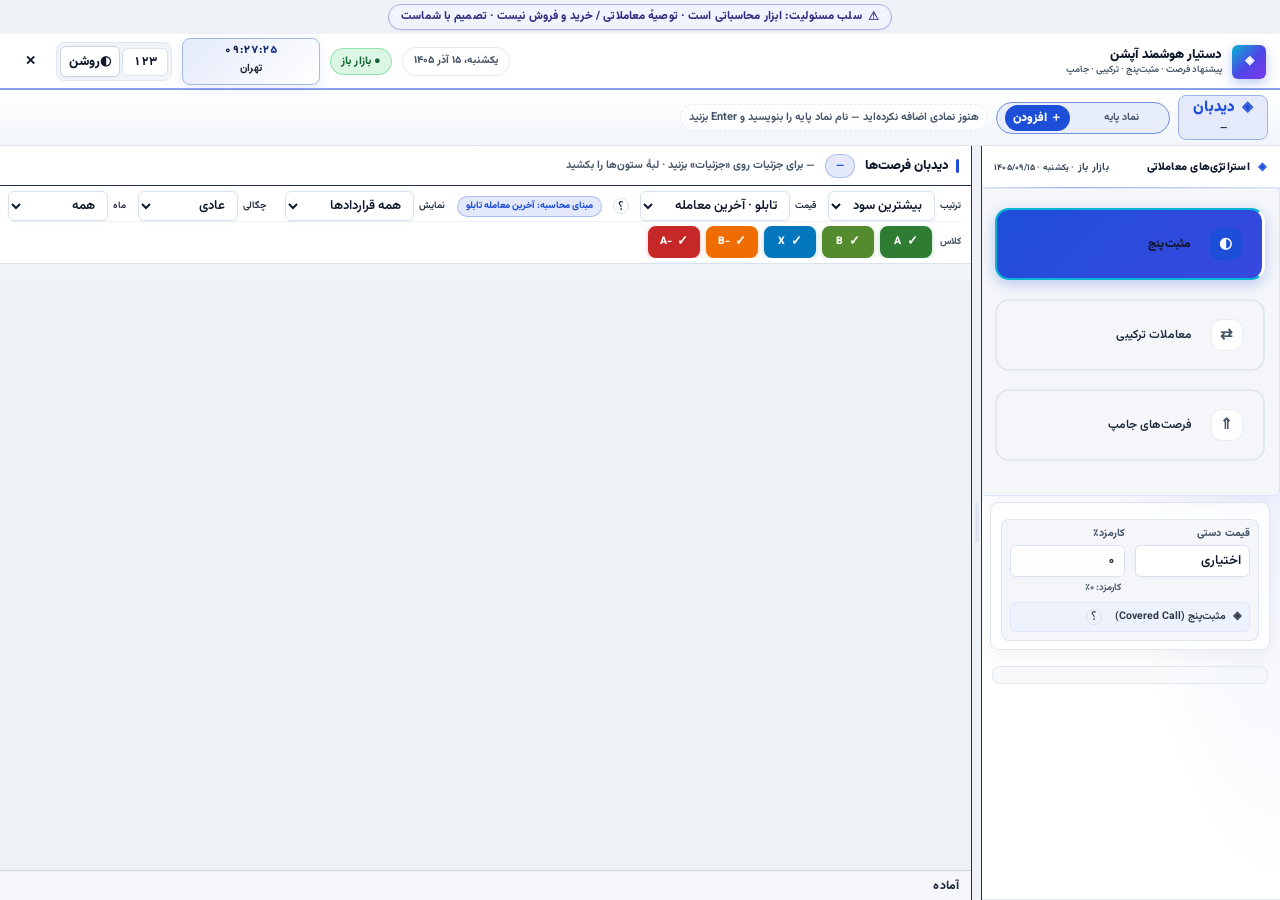
==== index.html @ fa60770f "Add files via upload" ====
<!doctype html>
<html lang="fa" dir="rtl" class="tsext-pro" data-tsext-build="b9b6ee94b980" data-tsext-version="1.0.0">
<head>
<meta charset="utf-8">
<meta name="viewport" content="width=device-width, initial-scale=1, viewport-fit=cover, maximum-scale=1">
<!-- v1.24: همان CSP سخت‌گیرانهٔ manifest، این‌جا هم (در تست file:// هم اعمال می‌شود) — frame-ancestors فقط در manifest معتبر است -->
<meta http-equiv="Content-Security-Policy" content="default-src 'self'; script-src 'self'; style-src 'self' 'unsafe-inline'; img-src 'self' data:; font-src 'self'; connect-src 'self' https://cdn.tsetmc.com https://*.tsetmc.com; object-src 'none'; base-uri 'none'; form-action 'none'">
<title>دستیار هوشمند آپشن — دیدبان زندهٔ اختیار معامله</title>
<link rel="icon" href="icons/icon128.png">
<link rel="manifest" href="manifest.webmanifest">
<link rel="apple-touch-icon" href="icons/icon192.png">
<meta name="theme-color" content="#0d1520">
<meta name="mobile-web-app-capable" content="yes">
<meta name="apple-mobile-web-app-capable" content="yes">
<script src="web-adapter.js?v=b9b6ee94b980"></script>
<link rel="stylesheet" href="fonts/vazirmatn.css?v=b9b6ee94b980">
<link rel="stylesheet" href="mobile.css?v=b9b6ee94b980">
<link rel="stylesheet" href="pro.css?v=b9b6ee94b980">
</head>
<body class="tsext-pro">
  <!-- موتور اصلی (بدون هیچ تغییری — همان content.js) -->
  <script src="content.js?v=b9b6ee94b980"></script>
  <script src="mobile.js?v=b9b6ee94b980"></script>
  <!-- override نهایی چیدمان/تب/وضعیت pro — استاتیک، نه تزریق‌شده توسط pro.js.
       باید بعد از تگ اسکریپت content.js بیاید تا در DOM از استایل پویای آن (06c-styles.js) جلوتر باشد
       و در کشمکش !important برنده شود؛ محتوا و رفتار عیناً همان چیزی است که قبلاً pro.js در runtime
       می‌ساخت (تگ id=tsext-pro-override-final) — فقط منبع از JS به HTML استاتیک منتقل شده. -->
  <style id="tsext-pro-override-final">html.tsext-pro #tsext-obpanel #tsext-obpanel-body{overflow:hidden !important;scrollbar-gutter:stable} html.tsext-pro #tsext-obpanel #tsext-obpanel-body.tsext-ob-split{display:grid !important;grid-template-columns:minmax(0,1fr) minmax(0,1fr) !important;grid-template-rows:minmax(0,1fr) !important;gap:0 !important;overflow:hidden !important;align-items:stretch !important;min-height:0 !important} html.tsext-pro #tsext-obpanel #tsext-obpanel-body.tsext-ob-split.tsext-ob-solo{grid-template-columns:minmax(0,1fr) !important} html.tsext-pro #tsext-ob-calc{overflow-y:auto !important;overflow-x:hidden !important;min-height:0 !important;border-inline-end:2px solid var(--tsext-border) !important} html.tsext-pro #tsext-ob-books{overflow-y:auto !important;overflow-x:hidden !important;min-height:0 !important;background:color-mix(in srgb,var(--tsext-panel2) 45%,var(--tsext-panel)) !important;display:flex !important;flex-direction:column !important} html.tsext-pro #tsext-host[dir] .tsext-cols, html.tsext-pro #tsext-host[dir] .tsext-cols [data-resize], html.tsext-pro #tsext-host[dir] .tsext-cols .tsext-cols-strip, html.tsext-pro #tsext-host[dir] .tsext-cols .tsext-col, html.tsext-pro #tsext-host #tsext-list-body .tsext-bar-main, html.tsext-pro #tsext-host #tsext-list-body .tsext-bar-main > *{transform:none !important} html.tsext-pro #tsext-host #tsext-list-body .tsext-bar, html.tsext-pro #tsext-host #tsext-list-body .tsext-bar-main, html.tsext-pro #tsext-host #tsext-list-hdr .tsext-cols{min-width:0 !important;width:auto !important} html.tsext-pro #tsext-host .tsext-bar-strip{width:5px !important;min-width:5px !important;max-width:5px !important;padding:0 !important} html.tsext-pro #tsext-host #tsext-list-hdr .tsext-hdr, html.tsext-pro #tsext-host #tsext-list-hdr .tsext-legend, html.tsext-pro #tsext-host #tsext-list-hdr .tsext-price-basis{min-width:0 !important;white-space:normal !important} html.tsext-pro #tsext-host .tsext-cols, html.tsext-pro #tsext-host .tsext-bar-main{grid-template-columns:var(--tsext-grid-cols) !important;column-gap:var(--tsext-grid-gap,6px) !important;width:100% !important;max-width:100% !important;min-width:0 !important} html.tsext-pro #tsext-host .tsext-cols-actions, html.tsext-pro #tsext-host .tsext-bar-actions{width:auto !important;min-width:0 !important;max-width:none !important;justify-self:stretch !important;box-sizing:border-box !important;padding-inline:0 !important;margin:0 !important} html.tsext-pro #tsext-host .tsext-bar-open{display:none !important} html.tsext-pro #tsext-host .tsext-bar-obbtn{width:100% !important;min-width:0 !important;justify-content:center !important} html.tsext-pro #tsext-list-body{padding-inline:8px !important} html.tsext-pro #tsext-host #tsext-list-hdr .tsext-cols, html.tsext-pro #tsext-host #tsext-list-body .tsext-bar-main{padding-inline:0 !important;margin-inline:0 !important} html.tsext-pro #tsext-host #tsext-list-body .tsext-bar{border-inline-width:0 !important} html.tsext-pro #tsext-head .tsext-strategy-panel .tsext-row:has(input[id^="tsext-underlying-"]){display:flex !important} html.tsext-pro input[id^="tsext-underlying-"]{display:none !important} html.tsext-pro #pr-search{display:none !important} html.tsext-pro #tsext-tabs{display:flex!important;flex-direction:column!important;gap:0!important;padding:20px 14px 26px!important} html.tsext-pro #tsext-tabs .tsext-tab{margin:0 0 18px 0!important;min-height:64px!important;padding:18px 20px!important;border-radius:14px!important;font-size:14px!important;font-weight:900!important;letter-spacing:.01em!important;border-width:2px!important;box-shadow:0 3px 10px rgba(0,0,0,.08)!important} html.tsext-pro #tsext-tabs .tsext-tab:last-child{margin-bottom:8px!important} html.tsext-pro #tsext-tabs .tsext-tab::before{width:32px!important;height:32px!important;font-size:15px!important;border-radius:10px!important} html.tsext-pro #tsext-tabs .tsext-tab.active{font-size:14.5px!important;box-shadow:0 6px 18px color-mix(in srgb,var(--tsext-accent) 28%,transparent),inset 5px 0 0 var(--tsext-accent)!important;border-color:var(--tsext-accent)!important} html.tsext-pro #tsext-host .tsext-bar-risk.tsext-risk-high, html.tsext-pro #tsext-host .tsext-bar[data-c="−B"] .tsext-bar-risk, html.tsext-pro #tsext-host .tsext-bar[data-c="-B"] .tsext-bar-risk{border-radius:999px !important;padding:3px 7px !important}</style>
</body>
</html>
---- fonts/vazirmatn.css ----
/* Vazirmatn variable — نسخهٔ 33.0.3 — لایسنس SIL OFL (فایل OFL.txt کنار این فایل)
   منبع: https://github.com/rastikerdar/vazirmatn
   یک فایل، همهٔ وزن‌های ۱۰ تا ۹۰ — بدون نیاز به اینترنت. */
@font-face {
  font-family: 'Vazirmatn';
  src: url('vazirmatn.woff2') format('woff2 supports variations'),
       url('vazirmatn.woff2') format('woff2-variations');
  font-weight: 100 900;
  font-style: normal;
  font-display: swap;
}
---- mobile.css ----
/* mobile.css — موبایل خیلی فشرده
   بخش اصلی در لایه tsext-mobile؛ اجبار ارتفاع‌ها بیرون از لایه تا بر pro.css غلبه کند */

@layer tsext-mobile, tsext-tokens, tsext-base, tsext-components, tsext-theme, tsext-patches, tsext-pro;

@layer tsext-mobile {
  #m-settings-btn { display: none; }

  @media (max-width: 820px) {
    :root {
      --pr-disc-h: 16px;
      --pr-top-h: 38px;
      --m-nav-h: 48px;
      --pr-status-h: 20px;
      --m-safe-bottom: env(safe-area-inset-bottom, 0px);
      --m-safe-top: env(safe-area-inset-top, 0px);
    }

    html, body {
      -webkit-text-size-adjust: 100%;
      overscroll-behavior: none;
      touch-action: manipulation;
      overflow-x: hidden !important;
    }
    html.m-panel-open, html.m-panel-open body {
      overflow: hidden !important;
      height: 100% !important;
    }

    html.tsext-pro body.tsext-pro #tsext-host {
      min-width: 0 !important; min-height: 0 !important;
      width: 100% !important;
      height: 100vh !important; height: 100dvh !important;
      padding-bottom: calc(var(--m-nav-h) + var(--m-safe-bottom)) !important;
      padding-top: var(--m-safe-top) !important;
      grid-template-columns: minmax(0, 1fr) !important;
      grid-template-areas: "pr-disc" "pr-top" "pr-watch" "prside" "pr-wl" "pr-list" "pr-status" !important;
      grid-template-rows: var(--pr-disc-h) var(--pr-top-h) auto 0 auto minmax(0, 1fr) var(--pr-status-h) !important;
      overflow: hidden !important;
    }
    html.tsext-pro body.tsext-pro #tsext-host.tsext-with-ob {
      grid-template-columns: minmax(0, 1fr) !important;
      grid-template-areas: "pr-disc" "pr-top" "pr-watch" "prside" "pr-wl" "pr-list" "pr-status" !important;
    }
    html.tsext-pro #pr-split-1, html.tsext-pro #pr-split-2 { display: none !important; }

    html.tsext-pro #pr-disclaimer-bar .pr-disc-text {
      white-space: nowrap !important; overflow: hidden !important; text-overflow: ellipsis !important;
    }
    html.tsext-pro #pr-topbar .tsext-subtitle,
    html.tsext-pro #pr-clock-wrap, html.tsext-pro #pr-date-chip,
    html.tsext-pro #pr-close, html.tsext-pro #pr-close-note { display: none !important; }
    html.tsext-pro #pr-topbar .tsext-logo { width: 20px !important; height: 20px !important; }
    html.tsext-pro #pr-top-right {
      gap: 3px !important; margin-inline-start: auto !important;
      flex-wrap: nowrap !important; width: auto !important;
    }
    html.tsext-pro #pr-tools { gap: 2px !important; }
    html.tsext-pro #m-settings-btn {
      display: inline-flex !important; align-items: center; justify-content: center;
      min-width: 32px; min-height: 32px; height: 32px; padding: 0 6px; border-radius: 7px;
      font: 800 12px/1 Vazirmatn, Tahoma, sans-serif; color: var(--tsext-fg);
      background: color-mix(in srgb, var(--tsext-input) 85%, transparent);
      border: 1px solid var(--tsext-border);
      -webkit-tap-highlight-color: transparent;
    }
    html.tsext-pro #tsext-host.m-settings-open #m-settings-btn {
      background: var(--tsext-accent); color: #fff; border-color: var(--tsext-accent);
    }
    html.tsext-pro #pr-digits-btn, html.tsext-pro #tsext-theme-cycle {
      min-height: 32px !important; min-width: 32px !important; font-size: 11px !important;
    }
    html.tsext-pro #pr-topbar .tsext-brand { flex: 0 0 auto !important; min-width: 0 !important; }
    html.tsext-pro #pr-topbar .tsext-brand > div:not(.tsext-logo) { display: none !important; }
    html.tsext-pro #pr-topbar .tsext-title { display: none !important; }

    html.tsext-pro #pr-watchlist .pr-wl-head, html.tsext-pro #pr-wl-hint { display: none !important; }
    html.tsext-pro #pr-wl-input {
      font-size: 14px !important; height: 30px !important; min-height: 30px !important;
      min-width: 0 !important; flex: 1 1 auto !important; border-radius: 7px !important;
      padding: 0 7px !important;
    }
    html.tsext-pro #pr-wl-add-btn {
      min-height: 30px !important; min-width: 52px !important; border-radius: 7px !important;
      font-weight: 800 !important; font-size: 11px !important; padding: 0 8px !important;
    }
    html.tsext-pro .pr-wl-chip {
      flex: 0 0 auto !important; min-height: 24px !important;
      padding: 1px 6px !important; font-size: 11px !important;
    }
    html.tsext-pro .pr-wl-empty {
      font-size: 10px !important; padding: 0 4px !important;
      white-space: nowrap !important; overflow: hidden !important; text-overflow: ellipsis !important;
    }

    html.tsext-pro #pr-wl-title { font-size: 12px !important; font-weight: 800 !important; }
    html.tsext-pro #pr-wlbar .tsext-btn,
    html.tsext-pro #pr-wlbar button {
      min-height: 26px !important; min-width: 26px !important;
      width: 26px !important; height: 26px !important; padding: 0 !important;
      font-size: 12px !important;
    }

    html.tsext-pro body.tsext-pro #tsext-head {
      height: 0 !important; min-height: 0 !important; max-height: 0 !important;
      padding: 0 !important; margin: 0 !important; border: 0 !important; overflow: visible !important;
    }
    html.tsext-pro #tsext-head > *:not(:has(#tsext-tabs)):not(.tsext-strategy-panel) { display: none !important; }
    html.tsext-pro #tsext-head > .tsext-row:has(#tsext-tabs) {
      display: block !important; height: 0 !important; margin: 0 !important; padding: 0 !important;
    }

    html.tsext-pro #tsext-tabs {
      position: fixed !important; inset: auto 0 0 0 !important;
      width: auto !important; height: calc(var(--m-nav-h) + var(--m-safe-bottom)) !important;
      display: flex !important; flex-direction: row !important; flex-wrap: nowrap !important; gap: 3px !important;
      padding: 4px 5px calc(4px + var(--m-safe-bottom)) !important; margin: 0 !important;
      z-index: 90 !important;
      background: var(--tsext-panel) !important;
      border-top: 1px solid var(--tsext-border) !important;
      box-shadow: 0 -3px 12px rgba(0, 0, 0, .15) !important;
    }
    html.tsext-pro #tsext-tabs .tsext-tab {
      flex: 1 1 0 !important; min-width: 0 !important;
      margin: 0 !important; padding: 2px 1px !important;
      border-radius: 8px !important; border-width: 1px !important;
      font-size: 9.5px !important; line-height: 1.15 !important;
      text-align: center !important; white-space: normal !important;
      display: flex !important; flex-direction: column !important;
      align-items: center !important; justify-content: center !important; gap: 0 !important;
      box-shadow: none !important;
      -webkit-tap-highlight-color: transparent;
    }
    html.tsext-pro #tsext-tabs .tsext-tab::before {
      width: 16px !important; height: 16px !important; font-size: 10px !important; border-radius: 5px !important;
    }

    html.tsext-pro #tsext-head .tsext-strategy-panel,
    html.tsext-pro #tsext-head .tsext-strategy-panel.active { display: none !important; }
    html.tsext-pro #tsext-host.m-settings-open #tsext-head .tsext-strategy-panel.active {
      display: block !important;
      position: fixed !important;
      inset: calc(var(--pr-disc-h) + var(--pr-top-h) + var(--m-safe-top)) 0 calc(var(--m-nav-h) + var(--m-safe-bottom)) 0 !important;
      z-index: 85 !important; margin: 0 !important; padding: 8px 6px !important;
      overflow-y: auto !important; -webkit-overflow-scrolling: touch;
      background: var(--tsext-panel) !important;
      border-top: 1px solid var(--tsext-border) !important;
    }
    html.tsext-pro #tsext-head .tsext-strategy-panel input,
    html.tsext-pro #tsext-head .tsext-strategy-panel select {
      font-size: 14px !important; min-height: 34px !important; border-radius: 7px !important;
    }

    html.tsext-pro #tsext-display-settings {
      overflow-x: auto !important; flex-wrap: nowrap !important;
      padding: 2px 5px !important; gap: 4px !important;
      -webkit-overflow-scrolling: touch;
      scrollbar-width: none;
    }
    html.tsext-pro #tsext-display-settings::-webkit-scrollbar { display: none; }
    html.tsext-pro #tsext-display-settings select,
    html.tsext-pro #tsext-display-settings .tsext-ds-select {
      font-size: 11px !important; min-height: 26px !important; height: 26px !important;
      border-radius: 6px !important; padding: 0 4px !important;
    }
    html.tsext-pro #tsext-display-settings label,
    html.tsext-pro .tsext-ds-inline { font-size: 10px !important; gap: 2px !important; }
    html.tsext-pro #tsext-price-mode-badge {
      font-size: 9px !important; padding: 1px 5px !important;
      max-width: 90px !important; overflow: hidden !important; text-overflow: ellipsis !important;
      white-space: nowrap !important;
    }
    html.tsext-pro .tsext-ds-row-class button,
    html.tsext-pro .tsext-ds-row-class .tsext-chip,
    html.tsext-pro #tsext-class-filter-host button,
    html.tsext-pro #tsext-class-filter-host .tsext-chip {
      min-height: 24px !important; height: 24px !important;
      min-width: 28px !important; padding: 0 5px !important;
      font-size: 10px !important; border-radius: 6px !important;
    }

    html.tsext-pro #tsext-list-hdr { padding: 1px 5px 0 !important; min-height: 0 !important; }
    html.tsext-pro #tsext-list-hdr .tsext-cols { display: none !important; }
    html.tsext-pro #tsext-list-hdr .tsext-hdr { font-size: 9.5px !important; padding: 1px 4px !important; }

    html.tsext-pro #tsext-list-body {
      padding: 2px 5px 8px !important;
      -webkit-overflow-scrolling: touch;
    }
    html.tsext-pro #tsext-list-body .tsext-bar {
      min-width: 0 !important; width: 100% !important;
      position: relative !important; margin: 0 0 3px !important;
      border-radius: 7px !important;
      overflow: hidden !important;
    }
    html.tsext-pro #tsext-host #tsext-list-body .tsext-bar-main {
      display: grid !important; width: 100% !important; min-width: 0 !important; max-width: 100% !important;
      grid-template-columns: auto minmax(0, 1fr) auto !important;
      grid-template-areas: "cls name profit" "cls meta profit" "cls risk profit" !important;
      align-items: center !important;
      column-gap: 5px !important; row-gap: 0 !important;
      padding: 4px 6px !important;
      cursor: pointer;
      -webkit-tap-highlight-color: transparent;
    }
    html.tsext-pro #tsext-list-body .tsext-bar-main:active {
      background: color-mix(in srgb, var(--tsext-accent) 8%, transparent) !important;
    }
    html.tsext-pro #tsext-list-body .tsext-bar-strip {
      position: absolute !important; inset-block: 0 !important; inset-inline-start: 0 !important;
      width: 2.5px !important; min-width: 2.5px !important; max-width: 2.5px !important;
    }
    html.tsext-pro #tsext-list-body .tsext-bar-class { grid-area: cls !important; align-self: center !important; font-size: 9px !important; }
    html.tsext-pro #tsext-list-body .tsext-bar-name {
      grid-area: name !important; font-size: 11.5px !important; font-weight: 800 !important;
      min-width: 0 !important; line-height: 1.2 !important;
    }
    html.tsext-pro #tsext-list-body .tsext-bar-profit {
      grid-area: profit !important; font-size: 12.5px !important; font-weight: 900 !important;
      text-align: center !important; white-space: nowrap !important; line-height: 1.15 !important;
    }
    html.tsext-pro #tsext-list-body .tsext-bar-risk {
      grid-area: risk !important; justify-self: start !important; font-size: 9px !important; line-height: 1.15 !important;
    }
    html.tsext-pro #tsext-list-body .tsext-bar-strike,
    html.tsext-pro #tsext-list-body .tsext-bar-days,
    html.tsext-pro #tsext-list-body .tsext-bar-date {
      font-size: 9.5px !important; color: var(--tsext-muted) !important;
      white-space: nowrap !important; width: auto !important; min-width: 0 !important; padding: 0 !important;
      line-height: 1.15 !important;
    }
    html.tsext-pro #tsext-list-body .tsext-bar-actions { display: none !important; }
    html.tsext-pro #tsext-list-body .tsext-bar-strike { grid-area: meta !important; justify-self: start !important; }
    html.tsext-pro #tsext-list-body .tsext-bar-days { grid-area: meta !important; justify-self: center !important; }
    html.tsext-pro #tsext-list-body .tsext-bar-date { grid-area: meta !important; justify-self: end !important; }
    html.tsext-pro #tsext-list-body .tsext-bar-class .tsext-cls,
    html.tsext-pro #tsext-list-body [class*="tsext-cls"] {
      font-size: 9px !important; padding: 0 4px !important; min-height: 16px !important;
    }

    html.tsext-pro body.tsext-pro #tsext-obpanel {
      position: fixed !important;
      inset: auto 0 calc(var(--m-nav-h) + var(--m-safe-bottom)) 0 !important;
      top: auto !important;
      width: 100% !important; max-width: 100% !important;
      height: 78vh !important; height: 78dvh !important;
      max-height: calc(100dvh - var(--pr-top-h) - var(--m-nav-h) - var(--m-safe-bottom) - 4px) !important;
      border-radius: 14px 14px 0 0 !important;
      border: 1px solid var(--tsext-border) !important; border-bottom: 0 !important;
      box-shadow: 0 -10px 30px rgba(0, 0, 0, .4) !important;
      z-index: 80 !important;
      overflow: hidden !important;
    }
    html.tsext-pro #tsext-obpanel::before {
      content: "" !important; display: block !important;
      width: 32px !important; height: 3px !important;
      border-radius: 99px !important;
      background: color-mix(in srgb, var(--tsext-muted) 45%, transparent) !important;
      margin: 5px auto 0 !important;
    }
    html.tsext-pro #tsext-obpanel-body,
    html.tsext-pro #tsext-obpanel-body.tsext-ob-split {
      display: flex !important; flex-direction: column !important;
      overflow-y: auto !important; overflow-x: hidden !important;
      grid-template-columns: none !important; grid-template-rows: none !important;
      -webkit-overflow-scrolling: touch;
      padding-bottom: 6px !important;
    }
    html.tsext-pro #tsext-ob-calc,
    html.tsext-pro #tsext-ob-books {
      overflow: visible !important; flex: 0 0 auto !important; border: 0 !important;
    }
    html.tsext-pro #tsext-ob-calc .tsext-grid { grid-template-columns: 1fr 1fr !important; gap: 4px !important; }
    html.tsext-pro #tsext-obpanel .tsext-obpanel-head .tsext-btn {
      width: 32px !important; height: 32px !important; min-width: 32px !important;
    }
    html.tsext-pro #tsext-ob-books .tsext-ob-table { font-size: 11px !important; }
    html.tsext-pro #tsext-obpanel input,
    html.tsext-pro #tsext-obpanel select {
      font-size: 14px !important; min-height: 32px !important;
    }

    html.tsext-pro #tsext-status {
      font-size: 9.5px !important; padding: 0 6px !important;
      white-space: nowrap !important; overflow: hidden !important; text-overflow: ellipsis !important;
    }
    #tsext-web-notices {
      bottom: calc(var(--m-nav-h) + var(--m-safe-bottom) + 6px) !important;
    }
    html.tsext-pro button,
    html.tsext-pro .tsext-btn {
      min-height: 28px;
      -webkit-tap-highlight-color: transparent;
    }
  }

  @media (max-width: 360px) {
    :root { --m-nav-h: 46px; --pr-top-h: 36px; --pr-disc-h: 14px; }
    html.tsext-pro #tsext-tabs .tsext-tab { font-size: 9px !important; }
    html.tsext-pro #tsext-list-body .tsext-bar-name { font-size: 11px !important; }
    html.tsext-pro #tsext-list-body .tsext-bar-profit { font-size: 11.5px !important; }
  }
}

/* ===== قوانین اجباری بیرون از @layer (اولویت بالاتر از pro.css) ===== */
@media (max-width: 820px) {
  html.tsext-pro #pr-disclaimer-bar {
    height: 16px !important; max-height: 16px !important; min-height: 16px !important;
    font-size: 8px !important; line-height: 16px !important; padding: 0 4px !important;
    overflow: hidden !important;
  }
  html.tsext-pro #pr-topbar {
    height: 38px !important; max-height: 38px !important; min-height: 38px !important;
    padding: 0 5px !important; gap: 3px !important;
  }
  html.tsext-pro #pr-watchlist {
    flex-wrap: nowrap !important; height: auto !important; max-height: 38px !important;
    padding: 3px 5px !important; gap: 4px !important; align-items: center !important;
  }
  html.tsext-pro #pr-watchlist .pr-wl-add {
    flex: 1 1 auto !important; width: auto !important;
    display: flex !important; gap: 4px !important; align-items: center !important;
  }
  html.tsext-pro #pr-wl-chips {
    flex: 0 1 auto !important; max-width: 42% !important;
    overflow-x: auto !important; flex-wrap: nowrap !important;
    padding: 0 !important; gap: 3px !important;
  }
  html.tsext-pro #pr-wlbar {
    height: 26px !important; min-height: 26px !important; max-height: 26px !important;
    padding: 0 6px !important; gap: 4px !important;
    display: flex !important; align-items: center !important;
  }
  html.tsext-pro #tsext-display-settings {
    display: flex !important; flex-direction: row !important; flex-wrap: nowrap !important;
    align-items: center !important; max-height: 58px !important;
    overflow-x: auto !important; overflow-y: hidden !important;
  }
  html.tsext-pro #tsext-display-settings .tsext-ds-row {
    display: flex !important; flex-direction: row !important; flex-wrap: nowrap !important;
    margin: 0 !important; align-items: center !important;
  }
  html.tsext-pro #tsext-status {
    height: 20px !important; max-height: 20px !important; min-height: 20px !important;
    line-height: 20px !important;
  }
  html.tsext-pro #tsext-list-body .tsext-bar {
    margin: 0 0 2px !important;
  }
  html.tsext-pro #tsext-host #tsext-list-body .tsext-bar-main {
    padding: 3px 6px !important;
    row-gap: 0 !important;
  }
}
---- pro.css ----
/* pro.css — پوستهٔ PRO در لایهٔ tsext-pro (بالاتر از components/patches) */
@layer tsext-tokens, tsext-base, tsext-components, tsext-theme, tsext-patches, tsext-pro;

@layer tsext-pro {

/* pro.css — پوستهٔ PRO؛ selectorهای تکراری در ۱.۰.۰ ادغام کامل شدند (css-consolidate) */
/* hide floating toggle instantly in PRO */
html.tsext-pro #tsext-toggle,
html.tsext-pro button#tsext-toggle,
body.tsext-pro #tsext-toggle {
  display:none !important; visibility:hidden !important; opacity:0 !important;
  pointer-events:none !important; width:0 !important; height:0 !important;
  max-width:0 !important; max-height:0 !important; overflow:hidden !important;
  position:fixed !important; left:-9999px !important; bottom:auto !important;
}
/* ==========================================================================
   pro.css — پوستهٔ حرفه‌ای تمام‌صفحه بازطراحی ۲.۰
   --------------------------------------------------------------------------
   گرید نهایی:
     ┌───────────────── topbar (54px) ─────────────────┐
     │  نوار بازار (36px) — ticker chips               │
     ├──────────┬─split─┬──────────────┬─split─┬───────┤
     │  سایدبار │   │   │   دیدبان      │   │   │جزئیات│
     │  320px   │ 6px│   │   1fr         │ 6px │ 540px │
     │  scroll-y│drag│   │ scroll-y+x  │drag │scroll │
     ├──────────┴─────┴──────────────┴─────┴───────┤
     │ status (28px)                                   │
     └────────────────────────────────────────────────┘
   ویژگی‌ها:
   - detail بزرگ (540px پیش‌فرض، قابل drag تا 720px، 88% در موبایل)
   - سایدبار قابل drag (240-420px)
   - تک‌ سرچ سراسری (ورودی‌های tsext-underlying-* مخفی)
   - اسکرول‌های حرفه‌ای هم افقی هم عمودی
   - marketbar بدون شلوغی، chipهای مینیمال
   ========================================================================== */

:root{
  /* یکدست‌شده با مقیاس رادیوس content.js (v1.22.0) — دیگر عدد مستقل ۱۰px موازی ندارد */
  --pr-radius:var(--tsext-r-md, 11px);
  --pr-radius-sm:var(--tsext-r-sm, 7px);
  --pr-radius-lg:var(--tsext-r-lg, 14px);
  --pr-line:1px solid var(--tsext-border, #20304f);
  --pr-side-w:300px;
  --pr-detail-w:600px;
  --pr-disc-h:34px;
  --pr-top-h:56px;
  --pr-mbar-h:38px;
  --pr-watch-h:42px;
  --pr-wl-h:40px;
  --pr-status-h:30px;
  --pr-split-w:7px;
}

/* ---------- پایه ---------- */
html.tsext-pro,
html.tsext-pro body.tsext-pro{
  margin:0; padding:0; width:100%; height:100%; overflow:hidden;
}
html.tsext-pro body.tsext-pro{
  font-family:'Vazirmatn',Tahoma,Arial,sans-serif;
  background:#0b1220;
  -webkit-font-smoothing:antialiased;
  text-rendering:optimizeLegibility;
}
html.tsext-pro body.tsext-pro *,
html.tsext-pro body.tsext-pro *::before,
html.tsext-pro body.tsext-pro *::after{ box-sizing:border-box; }

/* ---------- میزبان گرید ---------- */
html.tsext-pro body.tsext-pro #tsext-host{
  position:fixed !important;
  inset:0 !important;
  top:0 !important; left:0 !important; right:0 !important; bottom:0 !important;
  width:100vw !important; height:100vh !important;
  min-width:420px !important;
  min-height:520px !important;
  max-width:none !important; max-height:none !important;
  margin:0 !important; border:none !important; border-radius:0 !important;
  box-shadow:none !important;
  contain:none !important; will-change:auto !important;
  display:grid !important;
  direction:rtl !important;
  grid-template-areas:
    "pr-disc  pr-disc  pr-disc   pr-disc  pr-disc"
    "pr-top   pr-top   pr-top    pr-top   pr-top"
    "pr-watch pr-watch pr-watch  pr-watch pr-watch"
    "prside   pr-s1    pr-wl     pr-s2    pr-detail"
    "prside   pr-s1    pr-list   pr-s2    pr-detail"
    "prside   pr-s1    pr-status pr-s2    pr-detail";
  grid-template-rows: var(--pr-disc-h) var(--pr-top-h) auto var(--pr-wl-h) 1fr var(--pr-status-h);
  grid-template-columns: var(--pr-side-w) var(--pr-split-w) minmax(0,1fr) var(--pr-split-w) var(--pr-detail-w);
  overflow:hidden !important;
  background:var(--tsext-bg);
  gap:0;
}
html.tsext-pro body.tsext-pro #tsext-maincol{ display:contents !important; }

/* —— سلب‌مسئولیت: چیپ هم‌اندازهٔ متن، وسط بالاترین ردیف —— */
html.tsext-pro #pr-disclaimer-bar {
  grid-area: pr-disc !important;
  justify-self: center !important;
  align-self: center !important;
  width: fit-content !important;
  max-width: min(92vw, 720px) !important;
  height: auto !important;
  min-height: 0 !important;
  max-height: none !important;
  display: inline-flex !important;
  align-items: center !important;
  justify-content: center !important;
  gap: 6px !important;
  padding: 4px 12px !important;
  margin: 4px 0 !important;
  z-index: 50 !important;
  box-sizing: border-box !important;
  border-radius: 999px !important;
  font-size: 11.5px !important;
  font-weight: 800 !important;
  letter-spacing: 0.01em !important;
  line-height: 1.35 !important;
  text-align: center !important;
  white-space: nowrap !important;
  overflow: hidden !important;
  text-overflow: ellipsis !important;
  border: 1px solid color-mix(in srgb, #4f46e5 28%, #cbd5e1) !important;
  color: #312e81 !important;
  background: color-mix(in srgb, #eef2ff 88%, #fff) !important;
  box-shadow: 0 1px 2px rgba(15, 23, 42, 0.06) !important;
}
html.tsext-pro #pr-disclaimer-bar .pr-disc-icon {
  flex-shrink: 0 !important;
  font-size: 12px !important;
  opacity: 0.9 !important;
}
html.tsext-pro #pr-disclaimer-bar .pr-disc-text {
  overflow: hidden !important;
  text-overflow: ellipsis !important;
}
/* تیره: بنفش ملایم خوانا */
html.tsext-pro #tsext-host[data-tsext-theme="dark"] #pr-disclaimer-bar {
  color: #c7d2fe !important;
  background: color-mix(in srgb, #312e81 55%, #0f172a) !important;
  border-color: color-mix(in srgb, #818cf8 40%, #334155) !important;
  box-shadow: 0 1px 3px rgba(0, 0, 0, 0.25) !important;
}
/* کنتراست: واضح بدون زرد تند */
html.tsext-pro #tsext-host[data-tsext-theme="contrast"] #pr-disclaimer-bar {
  color: #fff !important;
  background: #1d4ed8 !important;
  border: 2px solid #fff !important;
  font-weight: 900 !important;
  box-shadow: none !important;
}
html.tsext-pro #tsext-disclaimer {
  display: none !important;
}
html.tsext-pro #pr-foot-extra {
  display: none !important;
}



/* وقتی جزئیات بسته است، ستون detail و splitter دوم را جمع کن */
html.tsext-pro body.tsext-pro #tsext-host:not(.tsext-with-ob){
  grid-template-columns: var(--pr-side-w) var(--pr-split-w) minmax(0,1fr) 0 0 !important;
}
html.tsext-pro body.tsext-pro #tsext-host:not(.tsext-with-ob) #tsext-obpanel,
html.tsext-pro body.tsext-pro #tsext-host:not(.tsext-with-ob) #pr-split-2{
  display:none !important;
}

/* ---------- عناصر مخفی ---------- */
html.tsext-pro #tsext-toggle,
html.tsext-pro #tsext-rz-e, html.tsext-pro #tsext-rz-w,
html.tsext-pro #tsext-rz-s, html.tsext-pro #tsext-rz-n,
html.tsext-pro #tsext-rz-se, html.tsext-pro #tsext-rz-sw,
html.tsext-pro #tsext-rz-ne, html.tsext-pro #tsext-rz-nw,
html.tsext-pro #tsext-obpanel .tsext-resize-handle{ display:none !important; }

/* مخفی‌سازی سرچ‌های تکراری داخل پنل استراتژی — فقط سرچ سراسری بماند
   نکته: ردیف را مخفی نمی‌کنیم چون دکمه «تنظیمات» داخل همین ردیف است */
html.tsext-pro #tsext-head .tsext-strategy-panel .tsext-row:has(input[id^="tsext-underlying-"]),
html.tsext-pro #tsext-head .tsext-strategy-panel .tsext-row:has(#tsext-underlying-pospanj),
html.tsext-pro #tsext-head .tsext-strategy-panel .tsext-row:has(#tsext-underlying-combo),
html.tsext-pro #tsext-head .tsext-strategy-panel .tsext-row:has(#tsext-underlying-jamp),
html.tsext-pro #tsext-head .tsext-strategy-panel .tsext-row:has(#tsext-underlying-tick) {
  display:flex !important;
  gap:8px !important;
  align-items:center !important;
  justify-content:flex-start !important;
}
/* fallback برای مرورگرهایی که :has را ندارند — مستقیم inputها را مخفی کن (نه ردیف) */
html.tsext-pro input[id^="tsext-underlying-"],
html.tsext-pro button[id^="tsext-search-pospanj"],
html.tsext-pro button[id^="tsext-search-combo"],
html.tsext-pro button[id^="tsext-search-jamp"],
html.tsext-pro button[id^="tsext-search-tick"]{
  display:none !important;
}
/* وقتی سرچ مخفی شد، ردیف فقط حاوی دکمه تنظیمات و ورودی دستی (manual) می‌ماند — دستی را نگه می‌داریم */
html.tsext-pro #tsext-head .tsext-strategy-panel > .tsext-row:first-of-type{
  margin-top:0 !important;
}


/* ---------- اسپلِیترها ---------- */

html.tsext-pro #pr-split-1{ grid-area:pr-s1; border-left:var(--pr-line); border-right:var(--pr-line); }
html.tsext-pro #pr-split-2{ grid-area:pr-s2; border-left:var(--pr-line); border-right:var(--pr-line); }
html.tsext-pro .pr-split:hover{ background:color-mix(in srgb,var(--tsext-accent) 8%,var(--tsext-bg)); }
html.tsext-pro .pr-split.dragging{ background:color-mix(in srgb,var(--tsext-accent) 18%,var(--tsext-bg)); }

html.tsext-pro .pr-split:hover .pr-split-handle{ background:var(--tsext-accent); height:44px; }
html.tsext-pro .pr-split.dragging .pr-split-handle{ background:var(--tsext-accent); height:56px; width:4px; }

html.tsext-pro body.pr-col-resizing #tsext-list-body{ pointer-events:none; }

/* ---------- نوار بالا ---------- */

html.tsext-pro #pr-topbar::after{
  content:''; position:absolute; left:0; right:0; bottom:-1px; height:2px;
  background:linear-gradient(90deg,transparent,var(--tsext-accent) 22%,var(--tsext-accent) 78%,transparent);
  opacity:.55; pointer-events:none;
}

html.tsext-pro #pr-topbar .tsext-logo{
  width:34px; height:34px; border-radius:var(--tsext-r-sm); flex-shrink:0;
  background:linear-gradient(135deg,var(--tsext-accent),#1d4ed8 60%,var(--tsext-accent));
  color:#fff; display:flex; align-items:center; justify-content:center;
  font-size:var(--tsext-fs-2xl); font-weight:900; box-shadow:0 4px 14px color-mix(in srgb,var(--tsext-accent) 30%,transparent);
}
html.tsext-pro #pr-topbar .tsext-title{ font-size:var(--tsext-fs-lg); font-weight:900; color:var(--tsext-bright); white-space:nowrap; letter-spacing:.01em }
html.tsext-pro #pr-topbar .tsext-subtitle{ font-size:var(--tsext-fs-xs); font-weight:700; color:var(--tsext-muted); white-space:nowrap; margin-top:1px }

/* سرچ سراسری حذف شد — به درخواست کاربر، فقط دیدبان چندنمادی می‌ماند */
html.tsext-pro #pr-search{ display:none !important; visibility:hidden !important; pointer-events:none !important; width:0 !important; min-width:0 !important; max-width:0 !important; margin:0 !important; padding:0 !important; border:none !important; }
html.tsext-pro #pr-search-hidden{ display:none !important; }
/* سرچ سراسری — قهرمان (نگهداشته برای سازگاری، ولی مخفی) */
html.tsext-pro #pr-search-legacy{
  flex:1; max-width:520px; min-width:160px; margin-inline:auto;
  background:var(--tsext-input); color:var(--tsext-bright);
  border:1.5px solid var(--tsext-border); border-radius:var(--tsext-r-md);
  padding:10px 16px 10px 44px; font-family:inherit; font-size:var(--tsext-fs-base); font-weight:800;
  outline:none; text-align:center;
  transition:border-color .15s, box-shadow .15s, background .15s, transform .08s;
  background-image: url("data:image/svg+xml,%3Csvg xmlns='http://www.w3.org/2000/svg' width='16' height='16' viewBox='0 0 24 24' fill='none' stroke='%237f93b8' stroke-width='2' stroke-linecap='round' stroke-linejoin='round'%3E%3Ccircle cx='11' cy='11' r='7'/%3E%3Cpath d='M21 21l-3.6-3.6'/%3E%3C/svg%3E");
  background-repeat:no-repeat;
  background-position:12px center;
}
html.tsext-pro #pr-search::placeholder{ color:var(--tsext-muted); font-weight:700; font-size:var(--tsext-fs-md); opacity:.9 }
html.tsext-pro #pr-search:hover{ border-color:color-mix(in srgb,var(--tsext-accent) 35%,var(--tsext-border)); }
html.tsext-pro #pr-search:focus{
  border-color:var(--tsext-accent);
  box-shadow:0 0 0 4px color-mix(in srgb,var(--tsext-accent) 18%,transparent), 0 6px 18px color-mix(in srgb,var(--tsext-accent) 12%,transparent);
  background-color:color-mix(in srgb,var(--tsext-input) 92%,var(--tsext-accent));
}
html.tsext-pro #pr-search.is-busy{ transform:scale(.985); opacity:.85; }

/* گروه راست topbar */

html.tsext-pro #pr-date-chip{
  flex-shrink:0; font-size:var(--tsext-fs-xs); font-weight:800; color:var(--tsext-muted);
  padding:5px 11px; border-radius:var(--tsext-r-pill); white-space:nowrap;
  border:1px solid color-mix(in srgb,var(--tsext-border) 70%,transparent);
  background:color-mix(in srgb,var(--tsext-input) 60%,transparent);
}

html.tsext-pro #pr-tools{
  display:flex; gap:2px; align-items:center; flex-shrink:0;
  background:color-mix(in srgb,var(--tsext-input) 85%,transparent);
  border:var(--pr-line); border-radius:var(--tsext-r-md); padding:3px;
}
html.tsext-pro #pr-tools .tsext-btn{ min-width:30px; height:28px; padding:0 8px; display:inline-flex; align-items:center; justify-content:center; border-radius:var(--tsext-r-sm); font-size:var(--tsext-fs-md) }
html.tsext-pro #pr-close{
  flex-shrink:0; border:none; cursor:pointer; font-family:inherit;
  background:transparent; color:var(--tsext-muted); border-radius:var(--tsext-r-sm);
  font-size:var(--tsext-fs-base); font-weight:900; width:32px; height:32px; display:inline-flex; align-items:center; justify-content:center;
  transition:background .15s, color .15s, transform .08s;
}
html.tsext-pro #pr-close:hover{ background:var(--tsext-red); color:#fff; transform:scale(1.05) }
html.tsext-pro #pr-close:active{ transform:scale(.95) }
html.tsext-pro #pr-close-note{ font-size:var(--tsext-fs-xs); color:var(--tsext-muted); font-weight:700; margin-inline-start:4px; display:none; white-space:nowrap }

/* ---------- نوار بازار (marketbar) — حالا داخل بالاترین نوار (topbar) ---------- */

html.tsext-pro #pr-marketbar::before{ content:none; }
html.tsext-pro .pr-mbar-scroll{
  flex:1; min-width:0;
  display:flex; align-items:center; gap:8px;
  overflow-x:auto; overflow-y:hidden;
  scrollbar-width:none; -ms-overflow-style:none;
  scroll-behavior:smooth;
  cursor:grab;
  padding:2px 0;
}
html.tsext-pro .pr-mbar-scroll::-webkit-scrollbar{ display:none; }
html.tsext-pro .pr-mbar-scroll.dragging{ cursor:grabbing; }

html.tsext-pro .pr-mbar-chip:hover{ border-color:color-mix(in srgb,var(--tsext-accent) 45%,var(--tsext-border)); background:color-mix(in srgb,var(--tsext-accent) 7%,var(--tsext-input)); transform:translateY(-1px); }


html.tsext-pro .pr-mbar-val.pos{ color:var(--tsext-green); }
html.tsext-pro .pr-mbar-val.neg{ color:var(--tsext-red); }

html.tsext-pro .pr-mbar-ch.pos{ color:var(--tsext-green); background:color-mix(in srgb,var(--tsext-green) 14%,transparent); border:1px solid color-mix(in srgb,var(--tsext-green) 30%,transparent); }
html.tsext-pro .pr-mbar-ch.neg{ color:var(--tsext-red); background:color-mix(in srgb,var(--tsext-red) 12%,transparent); border:1px solid color-mix(in srgb,var(--tsext-red) 30%,transparent); }
html.tsext-pro .pr-mbar-ch:empty{ display:none; }
html.tsext-pro .pr-mbar-sep{ width:1px; height:18px; background:var(--tsext-border); opacity:.6; flex-shrink:0; }
html.tsext-pro .pr-mbar-actions{
  display:flex; align-items:center; gap:10px; flex-shrink:0;
}
html.tsext-pro .pr-mbar-live{
  display:inline-flex; align-items:center; gap:6px;
  font-size:var(--tsext-fs-xs); font-weight:900; color:var(--tsext-muted); white-space:nowrap;
}
html.tsext-pro .pr-mbar-live.is-open{ color:var(--tsext-green); }
html.tsext-pro .pr-mbar-live.is-closed{ color:var(--tsext-orange); }
html.tsext-pro .pr-mbar-dot{
  width:7px; height:7px; border-radius:50%; background:currentColor;
  box-shadow:0 0 0 0 currentColor; animation:prLivePulse 1.8s ease-out infinite;
}

@keyframes prLivePulse{
  0%{ box-shadow:0 0 0 0 color-mix(in srgb,currentColor 60%,transparent); }
  70%{ box-shadow:0 0 0 7px transparent; }
  100%{ box-shadow:0 0 0 0 transparent; }
}
html.tsext-pro .pr-mbar-date{
  font-size:var(--tsext-fs-xs); font-weight:800; color:var(--tsext-muted); white-space:nowrap;
  background:color-mix(in srgb,var(--tsext-input) 80%,transparent);
  border:var(--pr-line); border-radius:var(--tsext-r-pill); padding:4px 10px;
}
html.tsext-pro .breadth-up{ color:var(--tsext-green); font-weight:900; }
html.tsext-pro .breadth-down{ color:var(--tsext-red); font-weight:900; }

/* ---------- سایدبار ---------- */
html.tsext-pro body.tsext-pro #tsext-head{
  grid-area:prside;
  display:flex !important; flex-direction:column !important;
  position:relative !important; overflow-x:hidden !important; overflow-y:auto !important;
  background:var(--tsext-panel) !important;
  border-bottom:none !important;
  border-inline-start:none !important;
  border-inline-end:none !important;
  flex-shrink:1 !important; min-height:0 !important;
  padding:0 !important;
}
html.tsext-pro #tsext-head::before{ display:none !important; }
html.tsext-pro #tsext-head > .tsext-titlebar{ display:none !important; }

/* اسکرول داخلی سایدبار — همه به جز کپشن */

html.tsext-pro #tsext-head::-webkit-scrollbar{ width:6px; height:6px; }
html.tsext-pro #tsext-head::-webkit-scrollbar-thumb{ background:color-mix(in srgb,var(--tsext-border) 85%,transparent); border-radius:var(--tsext-r-pill); }
html.tsext-pro #tsext-head::-webkit-scrollbar-thumb:hover{ background:var(--tsext-muted); }

/* کپشن سایدبار */

html.tsext-pro #pr-side-caption::after{
  content:''; position:absolute; left:0; right:0; bottom:-1px; height:1px;
  background:linear-gradient(90deg,transparent,var(--tsext-accent) 30%,transparent);
  opacity:.35;
}
html.tsext-pro #pr-side-ver{
  margin-inline-start:auto; font-size:var(--tsext-fs-xxs); font-weight:900; letter-spacing:.08em;
  color:var(--tsext-accent); background:color-mix(in srgb,var(--tsext-accent) 12%,transparent);
  border:1px solid color-mix(in srgb,var(--tsext-accent) 30%,transparent);
  border-radius:var(--tsext-r-pill); padding:2px 7px;
}

/* تب‌های استراتژی — عمودی، کارت‌مانند */
html.tsext-pro #tsext-head > .tsext-row:has(#tsext-tabs){ margin-top:0 !important; flex-shrink:0; }
html.tsext-pro #tsext-tabs{
   
    margin:0 !important;
  align-items:stretch !important; 
  background:transparent !important; border:none !important; box-shadow:none !important;
  position:sticky; top:42px; z-index:1; background:var(--tsext-panel) !important;
}
html.tsext-pro #tsext-tabs .tsext-tab{
   align-items:center; gap:12px;

  text-align:right; justify-content:flex-start;

  transition:border-color .15s ease, box-shadow .15s ease, background .15s ease;
  position:relative; overflow:visible;
  box-shadow: 0 1px 3px rgba(0,0,0,.06);
}
html.tsext-pro #tsext-tabs .tsext-tab::before{
  font-size:var(--tsext-fs-base); width:24px; height:24px; border-radius:var(--tsext-r-sm);
  display:inline-flex; align-items:center; justify-content:center;
  flex-shrink:0; color:var(--tsext-muted); background:color-mix(in srgb,var(--tsext-input) 85%,transparent);
  border:1px solid color-mix(in srgb,var(--tsext-border) 60%,transparent);
  transition:all .15s;
}
html.tsext-pro #tsext-tabs .tsext-tab[data-s="pospanj"]::before{ content:'◐' }
html.tsext-pro #tsext-tabs .tsext-tab[data-s="combo"]::before{ content:'⇄' }
html.tsext-pro #tsext-tabs .tsext-tab[data-s="jamp"]::before{ content:'⇑' }
html.tsext-pro #tsext-tabs .tsext-tab[data-s="tick"]::before{ content:'↯' }
html.tsext-pro #tsext-tabs .tsext-tab:hover{
  
  
  color:var(--tsext-bright) !important;
  background:color-mix(in srgb,var(--tsext-accent) 8%,var(--tsext-panel2)) !important;
  box-shadow:0 6px 16px color-mix(in srgb,var(--tsext-accent) 10%,transparent);
}
html.tsext-pro #tsext-tabs .tsext-tab:hover::before{ background:var(--tsext-accent); color:#fff; border-color:var(--tsext-accent); }
html.tsext-pro #tsext-tabs .tsext-tab.active{

}
html.tsext-pro #tsext-tabs .tsext-tab.active::before{ background:var(--tsext-accent); color:#fff; border-color:var(--tsext-accent); }
html.tsext-pro #tsext-tabs .tsext-tab::after{ content:none !important; display:none !important }

/* کارت تنظیمات استراتژی فعال — بزرگتر و خواناتر */


html.tsext-pro #tsext-head .tsext-input{
  font-size:var(--tsext-fs-base) !important; border-radius:var(--tsext-r-sm) !important; padding:7px 10px !important;
}

html.tsext-pro #tsext-head .tsext-strategy-panel [id^="tsext-go-"]{
  width:100%; margin-top:6px; border-radius:var(--tsext-r-md) !important; padding:10px 14px !important;
  font-size:var(--tsext-fs-base) !important; font-weight:900 !important;
  box-shadow:0 6px 14px color-mix(in srgb,var(--tsext-accent) 25%,transparent) !important;
}
html.tsext-pro #tsext-head .tsext-strategy-panel [id^="tsext-go-"]:hover{ transform:translateY(-1px); filter:saturate(1.08); }

/* تنظیمات — همیشه باز (بدون جمع‌شونده) */
html.tsext-pro #tsext-head .tsext-settings-body{ display:block !important; border-radius:var(--tsext-r-md) !important; max-height:none !important; overflow:visible !important; }

/* کشویی ترکیبی/جامپ — overflow نگیره تا native dropdown کار کنه */
html.tsext-pro #tsext-head .tsext-strategy-panel,
html.tsext-pro #tsext-head .tsext-strategy-panel .tsext-row,
html.tsext-pro #tsext-head .tsext-strategy-panel select.tsext-select {
  overflow: visible !important;
}
html.tsext-pro #tsext-head .tsext-strategy-panel select.tsext-select {
  pointer-events: auto !important;
  position: relative !important;
  z-index: 20 !important;
  min-height: 32px !important;
  cursor: pointer !important;
}


html.tsext-pro #tsext-head .tsext-priceinfo{ font-size:var(--tsext-fs-sm) !important; line-height:1.9; background:color-mix(in srgb,var(--tsext-input) 70%,transparent); border:1px solid color-mix(in srgb,var(--tsext-border) 60%,transparent); border-radius:var(--tsext-r-md); padding:8px 10px; margin-top:8px !important; }
html.tsext-pro #tsext-head .tsext-priceinfo b{ color:var(--tsext-accent); }

/* انتهای سایدبار: وضعیت + پیام */


html.tsext-pro #tsext-priceinfo{ margin:8px 12px 8px !important; font-size:var(--tsext-fs-xs) !important; line-height:1.8 }

/* ---------- نوار عنوان دیدبان ---------- */

html.tsext-pro #pr-wl-title{
  font-size:var(--tsext-fs-base); font-weight:900; color:var(--tsext-bright);
  display:flex; align-items:center; gap:7px; white-space:nowrap;
}
html.tsext-pro #pr-wl-title::before{
  content:''; width:3px; height:14px; border-radius:var(--tsext-r-xxs); background:var(--tsext-accent);
}
html.tsext-pro #pr-count{
  font-size:var(--tsext-fs-xs); font-weight:900; color:var(--tsext-accent);
  background:color-mix(in srgb,var(--tsext-accent) 12%,transparent);
  border:1px solid color-mix(in srgb,var(--tsext-accent) 28%,transparent);
  border-radius:var(--tsext-r-pill); padding:3px 10px; white-space:nowrap;
}
html.tsext-pro #pr-wl-hint{
  font-size:11px; font-weight:700; color:var(--tsext-muted);
  overflow:hidden; text-overflow:ellipsis; white-space:nowrap; flex:1; min-width:0;
  /* جاسازی کنار دیدبان — همیشه دیده شود */
  display:inline-flex; align-items:center;
}
html.tsext-pro #pr-wlbar #pr-wl-title{
  flex-shrink:0;
}
html.tsext-pro #pr-wlbar{
  grid-area: pr-wl;
  display: flex;
  align-items: center;
  gap: 10px;
  padding: 0 14px;
  background: var(--tsext-panel);
  border-bottom: var(--pr-line);
  min-width: 0;
  height: var(--pr-wl-h);
  min-height: var(--pr-wl-h);
  flex-wrap: nowrap;
}

/* ---------- دیدبان ---------- */

/* ===== تنظیمات نمایش فشرده (یک ردیف بالای لیست) ===== */

html.tsext-pro #tsext-display-settings{
  flex-shrink:0 !important;
  padding:5px 12px !important;
  border-bottom:1px solid color-mix(in srgb,var(--tsext-border) 70%,transparent) !important;
  background:color-mix(in srgb,var(--tsext-panel) 94%,var(--tsext-input)) !important;
}
html.tsext-pro #tsext-display-settings .tsext-ds-row{
  display:flex !important;
  flex-wrap:nowrap !important;
  gap:8px 12px !important;
  align-items:center !important;
  margin:0 !important;
}
html.tsext-pro #tsext-display-settings .tsext-ds-inline{
  display:inline-flex !important;
  align-items:center !important;
  gap:5px !important;
  flex-shrink:0 !important;
  margin:0 !important;
}
html.tsext-pro #tsext-display-settings .tsext-ds-select{
  width:auto !important;
  min-width:100px !important;
  max-width:150px !important;
  height:28px !important;
  padding:2px 8px !important;
  font-size:var(--tsext-fs-xs) !important;
}
html.tsext-pro #tsext-display-settings .tsext-class-filter-host{
  flex:1 1 auto !important;
  min-width:0 !important;
  overflow:hidden !important;
}
html.tsext-pro #tsext-display-settings .tsext-class-filter-host .tsext-legend{
  padding:0 !important;
  margin:0 !important;
  background:transparent !important;
  border:none !important;
  gap:3px 6px !important;
  flex-wrap:nowrap !important;
  overflow-x:auto !important;
  scrollbar-width:none !important;
}
html.tsext-pro #tsext-display-settings .tsext-legend .tsext-chip{
  padding:2px 8px !important;
  font-size:var(--tsext-fs-xxs) !important;
}

html.tsext-pro body.tsext-pro #tsext-list{
  grid-area: pr-list;
  display: flex !important;
  flex-direction: column !important;
  min-width: 0 !important;
  min-height: 0 !important;
  overflow: hidden !important;
  background: var(--tsext-bg) !important;
}

html.tsext-pro #tsext-list-hdr::-webkit-scrollbar{ height:6px; }
html.tsext-pro #tsext-list-hdr .tsext-hdr{ white-space:normal; }

html.tsext-pro #tsext-list-body::-webkit-scrollbar{ width:8px; height:8px; }
html.tsext-pro #tsext-list-body::-webkit-scrollbar-thumb{ background:color-mix(in srgb,var(--tsext-border) 85%,transparent); border-radius:var(--tsext-r-pill); border:2px solid transparent; background-clip:padding-box; }
html.tsext-pro #tsext-list-body::-webkit-scrollbar-thumb:hover{ background:var(--tsext-muted); background-clip:padding-box; }
html.tsext-pro #tsext-list-body::-webkit-scrollbar-corner{ background:transparent; }
html.tsext-pro #tsext-list-hdr::-webkit-scrollbar-thumb{ background:color-mix(in srgb,var(--tsext-border) 85%,transparent); border-radius:var(--tsext-r-pill); }

/* ردیف‌ها — حرفه‌ای، قابل اسکرول افقی */


html.tsext-pro #tsext-list-body .tsext-bar.active-ob{
  border-color:var(--tsext-accent) !important;
  box-shadow:0 0 0 2px color-mix(in srgb,var(--tsext-accent) 22%,transparent), 0 6px 18px color-mix(in srgb,var(--tsext-accent) 14%,transparent) !important;
  background:color-mix(in srgb,var(--tsext-accent) 9%,var(--tsext-panel)) !important;
}

html.tsext-pro #tsext-list-body .tsext-bar-cell{ font-size:var(--tsext-fs-base) !important; }

/* دکمه show more */
html.tsext-pro .tsext-show-more{
  border-radius:var(--tsext-r-md) !important; padding:12px !important; font-weight:900 !important;
  border:1.5px dashed color-mix(in srgb,var(--tsext-border) 70%,transparent) !important;
  background:color-mix(in srgb,var(--tsext-panel) 80%,transparent) !important;
}
html.tsext-pro .tsext-show-more:hover{ border-color:var(--tsext-accent) !important; color:var(--tsext-accent) !important; background:color-mix(in srgb,var(--tsext-accent) 6%,transparent) !important; }

/* ---------- نوار وضعیت پایین ---------- */

html.tsext-pro #pr-foot-extra::before{
  content:'⤢'; font-size:var(--tsext-fs-sm); opacity:.6;
}

/* ---------- پنل جزئیات: بزرگ، داک‌شده، با حداکثر استفاده فضا ---------- */
html.tsext-pro body.tsext-pro #tsext-obpanel{
  grid-area:pr-detail;
  position:relative !important;
  top:auto !important; left:auto !important; right:auto !important; bottom:auto !important;
  width:auto !important; max-width:none !important;
  height:auto !important; max-height:none !important;
  min-height:0 !important;
  margin:0 !important;
  border:none !important; border-radius:0 !important;
  border-inline-start:var(--pr-line) !important;
  box-shadow:none !important;
  background:var(--tsext-panel) !important;
  overflow:hidden !important;
  z-index:auto !important;
  flex-direction:column !important;
  display:none !important;
}
html.tsext-pro body.tsext-pro #tsext-host.tsext-with-ob #tsext-obpanel{ display:flex !important; }


html.tsext-pro #tsext-obpanel .tsext-obpanel-head .tsext-btn{
  width:30px; height:30px; border-radius:var(--tsext-r-sm); display:inline-flex; align-items:center; justify-content:center;
  background:color-mix(in srgb,var(--tsext-input) 85%,transparent); border:var(--pr-line);
}
html.tsext-pro #tsext-obpanel .tsext-obpanel-head .tsext-btn:hover{ background:var(--tsext-red); color:#fff; border-color:var(--tsext-red); }

/* بدنه detail — دو ستون با اسکرول مستقل و عرض منعطف */


html.tsext-pro #tsext-obpanel-body.tsext-ob-split.tsext-ob-solo{
  grid-template-columns:1fr !important;
}


html.tsext-pro #tsext-ob-calc::-webkit-scrollbar,
html.tsext-pro #tsext-ob-books::-webkit-scrollbar{ width:7px; height:7px; }
html.tsext-pro #tsext-ob-calc::-webkit-scrollbar-thumb,
html.tsext-pro #tsext-ob-books::-webkit-scrollbar-thumb{ background:color-mix(in srgb,var(--tsext-border) 85%,transparent); border-radius:var(--tsext-r-pill); border:2px solid transparent; background-clip:padding-box; }
html.tsext-pro #tsext-ob-calc::-webkit-scrollbar-thumb:hover,
html.tsext-pro #tsext-ob-books::-webkit-scrollbar-thumb:hover{ background:var(--tsext-muted); background-clip:padding-box; }

/* هیرو سود — بزرگتر */

/* گرید جزئیات — دو ستونه برای استفاده بهینه فضا در جزئیات بزرگ */

html.tsext-pro #tsext-ob-calc .tsext-note{ grid-column:1 / -1; font-size:var(--tsext-fs-xs) !important; line-height:1.8 !important; }

/* جداول سفارشات — خواناتر */


html.tsext-pro #tsext-ob-books .tsext-ob-table th,
html.tsext-pro #tsext-ob-books .tsext-ob-table td{ font-size:var(--tsext-fs-sm) !important; padding:5px 6px !important; }


html.tsext-pro #tsext-ob-books.tsext-ob-books-1 .tsext-ob-slot{ flex:1 1 auto !important; }

/* ---------- اسکرولبار سراسری ---------- */
/* ---------- دیدبان چندنمادی ---------- */

html.tsext-pro .pr-wl-title::before{ content:'◈'; color:var(--tsext-accent); font-size:var(--tsext-fs-xs); }

html.tsext-pro .pr-wl-chips{
  flex:1; min-width:0;
  display:flex; align-items:center; gap:7px;
  overflow-x:auto; overflow-y:hidden;
  scrollbar-width:none; -ms-overflow-style:none;
  scroll-behavior:smooth; padding:2px 0;
}
html.tsext-pro .pr-wl-chips::-webkit-scrollbar{ display:none; }
html.tsext-pro .pr-wl-chip{
  display:inline-flex; align-items:center; gap:6px;
  flex-shrink:0; white-space:nowrap;
  background:var(--tsext-panel2); border:1.5px solid color-mix(in srgb,var(--tsext-border) 70%,transparent);
  border-radius:var(--tsext-r-pill); padding:4px 5px 4px 9px;
  font-size:var(--tsext-fs-md); font-weight:700; color:var(--tsext-fg);
  cursor:pointer; transition:all .15s; user-select:none;
}
html.tsext-pro .pr-wl-chip:hover{ border-color:color-mix(in srgb,var(--tsext-accent) 50%,var(--tsext-border)); transform:translateY(-1px); box-shadow:0 4px 12px color-mix(in srgb,var(--tsext-accent) 10%,transparent); }
html.tsext-pro .pr-wl-chip.is-active{ background:color-mix(in srgb,var(--tsext-accent) 14%,var(--tsext-panel2)); border-color:var(--tsext-accent); color:var(--tsext-bright); box-shadow:0 4px 14px color-mix(in srgb,var(--tsext-accent) 18%,transparent); }
html.tsext-pro .pr-wl-dot{ width:7px; height:7px; border-radius:50%; background:var(--tsext-muted); flex-shrink:0; transition:background .2s, box-shadow .2s; }
html.tsext-pro .pr-wl-chip.has-opp .pr-wl-dot{ background:var(--tsext-green); box-shadow:0 0 0 3px color-mix(in srgb,var(--tsext-green) 28%,transparent); }
html.tsext-pro .pr-wl-chip.no-opp .pr-wl-dot{ background:var(--tsext-muted); }
html.tsext-pro .pr-wl-chip.is-active .pr-wl-dot{ background:var(--tsext-accent); box-shadow:0 0 0 3px color-mix(in srgb,var(--tsext-accent) 22%,transparent); animation:prLivePulse 1.6s ease-out infinite; }
html.tsext-pro .pr-wl-chip.is-active.has-opp .pr-wl-dot{ background:var(--tsext-green); box-shadow:0 0 0 3px color-mix(in srgb,var(--tsext-green) 30%,transparent); }
html.tsext-pro .pr-wl-chip.is-dragging{ opacity:.55; }
html.tsext-pro .pr-wl-chip.drag-over{ border-color:var(--tsext-accent); box-shadow:0 0 0 2px color-mix(in srgb,var(--tsext-accent) 35%,transparent); }
html.tsext-pro .pr-wl-chip-label{ max-width:90px; overflow:hidden; text-overflow:ellipsis; }
html.tsext-pro .pr-wl-mkt{
  font-size:var(--tsext-fs-xxs); font-weight:800; white-space:nowrap; margin-top:3px;
  padding:2px 7px; border-radius:999px; border:1px solid transparent;
}
html.tsext-pro .pr-wl-mkt.is-open{ color:#0a7a5a; background:color-mix(in srgb,var(--tsext-green) 14%,transparent); border-color:color-mix(in srgb,var(--tsext-green) 38%,transparent); }
html.tsext-pro .pr-wl-mkt.is-preopen{ color:#b45309; background:color-mix(in srgb,var(--tsext-orange) 12%,transparent); border-color:color-mix(in srgb,var(--tsext-orange) 40%,transparent); }
html.tsext-pro .pr-wl-mkt.is-closed, html.tsext-pro .pr-wl-mkt.is-holiday{ color:var(--tsext-muted); background:color-mix(in srgb,var(--tsext-input) 80%,transparent); border-color:var(--tsext-border); }
html.tsext-pro .pr-wl-clear{
  margin-top:4px; font-size:10px; font-weight:800; cursor:pointer;
  border:1px solid color-mix(in srgb,var(--tsext-red) 35%,var(--tsext-border));
  background:color-mix(in srgb,var(--tsext-red) 8%,transparent); color:#b91c1c;
  border-radius:6px; padding:2px 6px; line-height:1.4;
}
html.tsext-pro .pr-wl-clear:hover{ background:color-mix(in srgb,var(--tsext-red) 16%,transparent); }
html.tsext-pro #pr-market.is-preopen{ color:#b45309; background:color-mix(in srgb,var(--tsext-orange) 12%,transparent); border-color:color-mix(in srgb,var(--tsext-orange) 40%,transparent); }
html.tsext-pro .pr-wl-chip-close{
  width:18px; height:18px; border-radius:50%; border:none; flex-shrink:0;
  background:color-mix(in srgb,var(--tsext-border) 70%,transparent); color:var(--tsext-muted);
  font-size:var(--tsext-fs-xs); font-weight:900; cursor:pointer; display:inline-flex; align-items:center; justify-content:center;
  transition:all .12s;
}
html.tsext-pro .pr-wl-chip-close:hover{ background:var(--tsext-red); color:#fff; }
html.tsext-pro .pr-wl-empty{ font-size:var(--tsext-fs-sm); font-weight:700; color:var(--tsext-muted); white-space:nowrap; padding:4px 8px; background:color-mix(in srgb,var(--tsext-input) 70%,transparent); border:1px dashed color-mix(in srgb,var(--tsext-border) 70%,transparent); border-radius:var(--tsext-r-pill); }

html.tsext-pro #pr-wl-add-btn:active{ transform:scale(.96); }

/* ---------- بهبود جداول سفارشات — واضح‌تر کنار متن ---------- */


html.tsext-pro #tsext-ob-books .tsext-ob-title::before{
  content:'◈'; color:var(--tsext-accent); font-size:var(--tsext-fs-sm);
}

html.tsext-pro #tsext-ob-books .tsext-ob-table tbody tr:hover{
  background:color-mix(in srgb,var(--tsext-accent) 7%,transparent) !important;
}

html.tsext-pro #tsext-ob-books .vol-bar{ opacity:.22 !important; }
html.tsext-pro #tsext-ob-books .vol-bar.ask{ background:linear-gradient(90deg,transparent, var(--tsext-red)) !important; }
html.tsext-pro #tsext-ob-books .vol-bar.bid{ background:linear-gradient(90deg, var(--tsext-green), transparent) !important; }

/* برای حالت دو ستونه، ارتفاع کتاب‌ها با متن هم‌تراز شود */


html.tsext-pro *{
  scrollbar-width:thin;
  scrollbar-color: color-mix(in srgb,var(--tsext-border) 80%,transparent) transparent;
}
html.tsext-pro *::-webkit-scrollbar{ width:8px; height:8px; }
html.tsext-pro *::-webkit-scrollbar-thumb{ background:color-mix(in srgb,var(--tsext-border) 80%,transparent); border-radius:var(--tsext-r-pill); border:2px solid transparent; background-clip:padding-box; }
html.tsext-pro *::-webkit-scrollbar-thumb:hover{ background:var(--tsext-muted); background-clip:padding-box; }
html.tsext-pro *::-webkit-scrollbar-track{ background:transparent; }
html.tsext-pro *::-webkit-scrollbar-corner{ background:transparent; }

/* ---------- ریسپانسیو ---------- */
@media (max-width:1280px){
  :root{ --pr-detail-w:520px; }
  html.tsext-pro #tsext-ob-calc .tsext-grid{ grid-template-columns:1fr !important; }
}
@media (max-width:1150px){
  :root{ --pr-side-w:300px; --pr-detail-w:420px; }
  html.tsext-pro #pr-wl-hint{ display:none; }
  html.tsext-pro .pr-mbar-date{ display:none; }
}
@media (max-width:980px){
  html.tsext-pro body.tsext-pro #tsext-host{
    grid-template-areas:
      "pr-disc  pr-disc"
      "pr-top   pr-top"
      "pr-watch pr-watch"
      "prside   prside"
      "pr-wl    pr-wl"
      "pr-list  pr-list"
      "pr-status pr-status" !important;
    grid-template-rows: var(--pr-disc-h) var(--pr-top-h) auto auto var(--pr-wl-h) 1fr var(--pr-status-h) !important;
    grid-template-columns:1fr 0 !important;
  }
  html.tsext-pro body.tsext-pro #tsext-host.tsext-with-ob{
    grid-template-areas:
      "pr-disc  pr-disc"
      "pr-top   pr-top"
      "pr-watch pr-watch"
      "prside   prside"
      "pr-wl    pr-wl"
      "pr-list  pr-list"
      "pr-status pr-status" !important;
  }
  html.tsext-pro #pr-split-1, html.tsext-pro #pr-split-2{ display:none !important; }
  html.tsext-pro body.tsext-pro #tsext-head{
    flex-direction:column !important; flex-wrap:nowrap !important;
    overflow-x:hidden !important; overflow-y:auto !important;
    padding:0 10px 10px !important; gap:6px;
    border-bottom:var(--pr-line) !important;
    align-items:stretch;
    max-height:none !important;
  }
  html.tsext-pro #pr-side-caption{ position:static !important; border-bottom:none !important; padding-inline:4px !important; white-space:nowrap; }
  html.tsext-pro #tsext-tabs{ flex-direction:column !important; gap:12px !important; padding:14px 12px !important; position:static !important; flex-wrap:nowrap !important; overflow:visible !important; }
  html.tsext-pro #tsext-tabs .tsext-tab{ width:100% !important; padding:13px 14px !important; white-space:normal; min-height:46px !important; }
  html.tsext-pro #tsext-head .tsext-strategy-panel{ display:block !important; margin:6px 8px 8px !important; }
  html.tsext-pro #tsext-head .tsext-strategy-panel.active{ display:block !important; }
  html.tsext-pro #tsext-head > .tsext-row:has(#tsext-market-wrap),
  html.tsext-pro #tsext-priceinfo{ display:none !important; }
  

  html.tsext-pro body.tsext-pro #tsext-obpanel{
    position:fixed !important; inset-inline-end:0 !important; inset-inline-start:auto !important;
    top:var(--pr-top-h) !important; bottom:0 !important;
    width:min(88vw, 560px) !important; max-width:88vw !important;
    z-index:60 !important; box-shadow:-16px 0 40px rgba(0,0,0,.35) !important;
    border-inline-start:var(--pr-line) !important; border-radius:var(--tsext-r-lg) 0 0 14px !important;
    overflow:hidden !important;
  }
  html.tsext-pro #tsext-obpanel-body.tsext-ob-split{ grid-template-columns:1fr !important; grid-template-rows:minmax(220px, 0.45fr) minmax(240px, 0.55fr) !important; }
  html.tsext-pro #tsext-ob-calc{ border-left:none !important; border-bottom:var(--pr-line) !important; }
  html.tsext-pro #pr-search{ max-width:320px; font-size:var(--tsext-fs-md); }
  html.tsext-pro #pr-topbar{ padding:0 10px; gap:8px; }
  html.tsext-pro #pr-top-right{ gap:6px; }
  html.tsext-pro .pr-mbar-scroll{ gap:8px; }
  html.tsext-pro .pr-mbar-chip{ padding:4px 10px; }
}
@media (max-width:560px){
  html.tsext-pro body.tsext-pro #tsext-host{ min-width:0 !important; }
  html.tsext-pro #pr-topbar .tsext-subtitle{ display:none; }
  html.tsext-pro #pr-clock-wrap{ display:none; }
  html.tsext-pro #pr-market{ font-size:var(--tsext-fs-xs); padding:4px 9px; }
  html.tsext-pro #pr-search{ max-width:none; flex:1; margin-inline:8px; padding:9px 12px 9px 36px; font-size:var(--tsext-fs-md); }
  html.tsext-pro #pr-search::placeholder{ font-size:var(--tsext-fs-xs); }
  html.tsext-pro body.tsext-pro #tsext-obpanel{ width:100vw !important; max-width:100vw !important; border-radius:0 !important; }
  html.tsext-pro #tsext-list-body .tsext-bar{ min-width:560px; }
}

/* ---------- پولیش نهایی ---------- */
/* قبلاً اینجا یک :empty::after «در حال بارگذاری…» داشتیم که در حالت اولیه (قبل از رندر راهنما) یک لحظه سیاهی نشان می‌داد — حذف شد تا راهنمای اصلی موتور دیده شود */
html.tsext-pro .tsext-empty{ border-radius:var(--tsext-r-lg) !important; border:1.5px dashed color-mix(in srgb,var(--tsext-border) 70%,transparent) !important; }
html.tsext-pro .tsext-bar .tsext-bar-strip{ width:4px !important; min-width:4px !important; }
html.tsext-pro #tsext-head .tsext-strategy-panel .tsext-row:has(.tsext-settings-toggle){
  justify-content: center !important;
  justify-content: center;
}

/* 2) درگ و اسکرول روان — همه نواحی */
html.tsext-pro #tsext-head,
html.tsext-pro #tsext-list-body,
html.tsext-pro #tsext-ob-calc,
html.tsext-pro #tsext-ob-books,
html.tsext-pro .pr-mbar-scroll,
html.tsext-pro .pr-wl-chips {
  scroll-behavior: smooth;
  -webkit-overflow-scrolling: touch;
  overscroll-behavior: contain;
}
html.tsext-pro .pr-split {
  background: var(--tsext-bg);
  display: flex;
  align-items: center;
  justify-content: center;
  cursor: col-resize;
  position: relative;
  z-index: 40;
  user-select: none;
  transition: background .15s;
  will-change: background;
  /* ناحیهٔ کلیک عریض‌تر از خط باریک */
  min-width: 10px !important;
  margin-inline: -2px;
}
html.tsext-pro .pr-split-handle {
  width: 4px;
  height: 40px;
  border-radius: var(--tsext-r-pill);
  background: color-mix(in srgb,var(--tsext-border) 85%,transparent);
  will-change: transform, height, background;
  transition: all .12s cubic-bezier(.4,0,.2,1);
  pointer-events: none;
}
html.tsext-pro body.pr-col-resizing {
  cursor: col-resize !important;
}
html.tsext-pro body.pr-col-resizing iframe,
html.tsext-pro body.pr-col-resizing #tsext-list-body,
html.tsext-pro body.pr-col-resizing #tsext-obpanel {
  pointer-events: none !important;
}
html.tsext-pro body.pr-col-resizing {
  user-select: none !important;
}
/* نوار اسکرول نازک‌تر و روان */
html.tsext-pro #tsext-list-body,
html.tsext-pro #tsext-ob-calc,
html.tsext-pro #tsext-ob-books {
  scrollbar-width: thin;
  scrollbar-gutter: stable;
}

/* 3) جداول سفارشات کنار متن — همیشه دو ستونه تا 980px */

@media (max-width: 1280px) {
  html.tsext-pro #tsext-obpanel-body.tsext-ob-split {
    grid-template-columns: minmax(0, 1fr) minmax(0, 1fr) !important;
  }
  html.tsext-pro #tsext-ob-calc .tsext-grid {
    grid-template-columns: 1fr 1fr !important;
  }
}
@media (max-width: 1024px) {
  html.tsext-pro #tsext-obpanel-body.tsext-ob-split {
    grid-template-columns: 1fr !important;
    grid-template-rows: auto auto !important;
  }
  html.tsext-pro #tsext-ob-calc { border-left: none !important; border-bottom: 1.5px solid var(--tsext-border) !important; }
}

/* 4) ساعت جذاب‌تر — بزرگ و سرزنده */
html.tsext-pro #pr-clock-wrap {
  display: flex;
  flex-direction: column;
  align-items: center;
  flex-shrink: 0;
  line-height: 1.15;
  min-width: 118px;
  background: color-mix(in srgb,var(--tsext-input) 85%,transparent);
  border: 1px solid color-mix(in srgb,var(--tsext-border) 70%,transparent);
  border-radius: var(--tsext-r-md);
  padding: 4px 8px;
  min-width: 138px !important;
  padding: 6px 10px !important;
  background: linear-gradient(135deg, color-mix(in srgb,var(--tsext-accent) 12%, var(--tsext-panel)), var(--tsext-panel)) !important;
  border: 1.5px solid color-mix(in srgb,var(--tsext-accent) 28%, var(--tsext-border)) !important;
  box-shadow: 0 4px 12px color-mix(in srgb,var(--tsext-accent) 10%, transparent) !important;
  border-radius: var(--tsext-r-md) !important;
}
html.tsext-pro #pr-clock {
  font-size: var(--tsext-fs-base);
  font-weight: 900;
  color: var(--tsext-bright);
  font-variant-numeric: tabular-nums;
  direction: ltr;
  letter-spacing: .02em;
  line-height: 1;
  font-size: var(--tsext-fs-xl) !important;
  font-weight: 900 !important;
  letter-spacing: .04em !important;
  background: linear-gradient(135deg, var(--tsext-bright), color-mix(in srgb,var(--tsext-accent) 70%, var(--tsext-bright)));
  -webkit-background-clip: text;
  -webkit-text-fill-color: transparent;
  background-clip: text;
}
html.tsext-pro #pr-clock-sub {
  font-size: var(--tsext-fs-xxs);
  font-weight: 800;
  letter-spacing: .02em;
  white-space: nowrap;
  direction: rtl;
  margin-top: 2px;
  padding: 2px 6px;
  border-radius: var(--tsext-r-pill);
  transition: all .15s;
  font-size: var(--tsext-fs-xs) !important;
  font-weight: 800 !important;
  padding: 3px 8px !important;
  border-radius: var(--tsext-r-pill) !important;
  margin-top: 4px !important;
  letter-spacing: .02em !important;
  text-transform: none !important;
  min-width: 110px;
  text-align: center;
}
html.tsext-pro #pr-clock-sub.is-open {
  color: #065f46;
  background: color-mix(in srgb,var(--tsext-green) 14%,transparent);
  border: 1px solid color-mix(in srgb,var(--tsext-green) 30%,transparent);
  color: #065f46 !important;
  background: linear-gradient(135deg, color-mix(in srgb,var(--tsext-green) 18%, transparent), color-mix(in srgb,var(--tsext-green) 8%, transparent)) !important;
  border: 1px solid color-mix(in srgb,var(--tsext-green) 35%, transparent) !important;
  box-shadow: 0 2px 8px color-mix(in srgb,var(--tsext-green) 12%, transparent) !important;
}


/* 5) تم روشن رسمی — هم‌تراز THEMES.light */
html.tsext-pro body.tsext-pro[data-tsext-theme="light"] #tsext-host,
html.tsext-pro #tsext-host[data-tsext-theme="light"] {
  --tsext-bg: #eef1f6;
  --tsext-panel: #ffffff;
  --tsext-panel2: #f5f7fa;
}

html.tsext-pro #tsext-host[data-tsext-theme="light"] #pr-topbar::after {
  opacity: .5 !important;
  background: var(--tsext-accent) !important;
  height: 2px !important;
}
html.tsext-pro #tsext-host[data-tsext-theme="light"] #pr-marketbar {
  background: transparent !important;
  border: none !important;
}
html.tsext-pro #tsext-host[data-tsext-theme="light"] .pr-mbar-chip {
  background: #ffffff !important;
  border-color: #e2e8f0 !important;
  box-shadow: 0 1px 2px rgba(15,23,42,.04) !important;
}
html.tsext-pro #tsext-host[data-tsext-theme="light"] .pr-mbar-chip:hover {
  border-color: #06b6d4 !important;
  box-shadow: 0 4px 12px rgba(6,182,214,.12) !important;
}
html.tsext-pro #tsext-host[data-tsext-theme="light"] #pr-watchlist {
  background: linear-gradient(180deg, #ffffff, #f1f5f9) !important;
  border-bottom: 1.5px solid #e2e8f0 !important;
}
html.tsext-pro #tsext-host[data-tsext-theme="light"] .pr-wl-chip {
  background: #ffffff !important;
  border-color: #e2e8f0 !important;
  box-shadow: 0 1px 2px rgba(15,23,42,.05) !important;
}
html.tsext-pro #tsext-host[data-tsext-theme="light"] .pr-wl-chip.is-active {
  background: linear-gradient(135deg, color-mix(in srgb,#06b6d4 14%, #ffffff), #ffffff) !important;
  border-color: #06b6d4 !important;
  color: #0f172a !important;
}

/* دکمه‌های زوم و تم — سرزنده */
html.tsext-pro #tsext-host[data-tsext-theme="light"] #pr-tools {
  background: #f1f5f9 !important;
  border-color: #e2e8f0 !important;
}
html.tsext-pro #tsext-host[data-tsext-theme="light"] #pr-tools .tsext-btn {

  box-shadow: 0 1px 2px rgba(15,23,42,.04) !important;
}
html.tsext-pro #tsext-host[data-tsext-theme="light"] #pr-tools .tsext-btn:hover {

  transform: translateY(-1px);
  box-shadow: 0 4px 12px rgba(6,182,214,.25) !important;
}
html.tsext-pro #tsext-host[data-tsext-theme="light"] #tsext-head {
  background: #ffffff !important;
}
html.tsext-pro #tsext-host[data-tsext-theme="light"] #pr-side-caption {
  background: #ffffff !important;
  border-bottom-color: #e2e8f0 !important;
}
html.tsext-pro #tsext-host[data-tsext-theme="light"] #tsext-tabs .tsext-tab {
  background: #f8fafc !important;
  border-color: #e2e8f0 !important;
  color: #334155 !important;
}
html.tsext-pro #tsext-host[data-tsext-theme="light"] #tsext-tabs .tsext-tab:hover {
  background: #ffffff !important;
  border-color: #06b6d4 !important;
  color: #0f172a !important;
  box-shadow: 0 4px 12px rgba(6,182,214,.10) !important;
}
html.tsext-pro #tsext-host[data-tsext-theme="light"] #tsext-tabs .tsext-tab.active {
  background: linear-gradient(135deg, #ecfeff, #ffffff) !important;
  border-color: #06b6d4 !important;
  color: #0f172a !important;
  box-shadow: 0 6px 16px rgba(6,182,214,.15), inset 3px 0 0 #06b6d4 !important;
}
html.tsext-pro #tsext-host[data-tsext-theme="light"] #tsext-head .tsext-strategy-panel {
  background: #ffffff !important;
  border-color: #e2e8f0 !important;
  box-shadow: 0 4px 12px rgba(15,23,42,.04) !important;
}
html.tsext-pro #tsext-host[data-tsext-theme="light"] .tsext-empty {
  background: linear-gradient(135deg, #f0f9ff, #ffffff) !important;
  border-color: #bae6fd !important;
  color: #334155 !important;
}
html.tsext-pro #tsext-host[data-tsext-theme="light"] #tsext-list {
  background: #f1f5f9 !important;
}
html.tsext-pro #tsext-host[data-tsext-theme="light"] #tsext-list-hdr {
  background: #f1f5f9 !important;
  border-bottom-color: #e2e8f0 !important;
}

html.tsext-pro #tsext-host[data-tsext-theme="light"] #tsext-list-body .tsext-bar:hover {
  border-color: #06b6d4 !important;
  box-shadow: 0 6px 16px rgba(6,182,214,.12) !important;
}
html.tsext-pro #tsext-host[data-tsext-theme="light"] #tsext-obpanel {
  background: #ffffff !important;
  border-left-color: #e2e8f0 !important;
}
html.tsext-pro #tsext-host[data-tsext-theme="light"] #tsext-obpanel .tsext-obpanel-head {
  background: linear-gradient(135deg, #ecfeff, #f8fafc) !important;
  border-bottom-color: #e2e8f0 !important;
}

/* تم روشن: متن‌ها واضح‌تر */
html.tsext-pro #tsext-host[data-tsext-theme="light"] .tsext-mini,
html.tsext-pro #tsext-host[data-tsext-theme="light"] .tsext-legend,
html.tsext-pro #tsext-host[data-tsext-theme="light"] #pr-wl-hint {
  color: #475569 !important;
}
html.tsext-pro #tsext-host[data-tsext-theme="light"] .pr-mbar-lbl,
html.tsext-pro #tsext-host[data-tsext-theme="light"] .pr-wl-sub {
  color: #64748b !important;
}

/* دکمه‌های زوم/تم در حالت دارک هم سرزنده */
html.tsext-pro #tsext-host[data-tsext-theme="dark"] #pr-tools .tsext-btn:hover {
  background: #1e293b !important;
  color: #f8fafc !important;
  border-color: #2adcc8 !important;
}

/* ===== FIX جزئیات دو ستونه واحد — نوشته راست، جدول چپ ===== */

html.tsext-pro #tsext-obpanel #tsext-obpanel-body.tsext-ob-split{
  display: grid !important;
  grid-template-columns: minmax(0, 1.05fr) minmax(0, 0.95fr) !important;
  grid-template-rows: minmax(0, 1fr) !important;
  gap: 0 !important;
  overflow: hidden !important;
  min-height: 0 !important;
  align-items: stretch !important;
}


/* فشرده‌سازی تا همه‌چیز بدون اسکرول جا بشه */

html.tsext-pro #tsext-ob-calc .tsext-hero-card,
html.tsext-pro #tsext-ob-calc .tsext-hero-card.main{
  border: 1.5px solid color-mix(in srgb,var(--tsext-border) 70%,transparent) !important;
  box-shadow: 0 6px 18px color-mix(in srgb,#000 6%,transparent) !important;
  padding: 8px 10px !important;
  border-radius: var(--tsext-r-md) !important;
}


html.tsext-pro #tsext-ob-calc .tsext-grid{
  display: grid !important;
  grid-template-columns: 1fr 1fr !important;
  gap: 4px 6px !important;
}

html.tsext-pro #tsext-ob-calc .tsext-sec{
  grid-column: 1 / -1;
  margin-top: 5px !important;
  padding-top: 4px !important;
}

html.tsext-pro #tsext-obpanel-body.tsext-ob-split #tsext-ob-books{
  border-inline-start: 1px solid var(--tsext-border);
  border-inline-start: none !important;
}
/* وقتی تک ستونه (سولو) دوباره تمام عرض */
html.tsext-pro #tsext-obpanel #tsext-obpanel-body.tsext-ob-split.tsext-ob-solo{
  grid-template-columns: minmax(0,1fr) !important;
}
html.tsext-pro #tsext-obpanel #tsext-obpanel-body.tsext-ob-split.tsext-ob-solo #tsext-ob-calc{
  border-inline-end: none !important;
}

/* اطمینان از اینکه بازار بسته اعداد ثابت می‌مانند — نقطه زنده خاموش */
html.tsext-pro #pr-marketbar.is-closed .pr-mbar-val,
html.tsext-pro #pr-marketbar.is-closed .pr-mbar-ch{
  opacity: .85;
}

/* ===== درخواست‌های جدید 2026-09-14 — حذف سرچ بالا، بازار بالا، افزودن برجسته، فونت تایمز، هشدار برجسته، هدر از نو ===== */

/* 1) حذف کامل نوار جستجوی بالا — اطلاعات بازار جایگزین */
html.tsext-pro #pr-search,
html.tsext-pro #pr-search.is-busy {
  display:none !important;
  visibility:hidden !important;
  pointer-events:none !important;
}

html.tsext-pro #pr-topbar .tsext-brand {
  display: flex;
  align-items: center;
  gap: 10px;
  min-width: 0;
  flex-shrink: 0;
  flex: 0 0 auto !important;
}
html.tsext-pro #pr-top-right {
  display: flex;
  align-items: center;
  gap: 10px;
  flex-shrink: 0;
  min-width: 0;
  gap: 10px !important;
  flex: 0 0 auto !important;
  justify-content: flex-end !important;
}
/* بازار و ساعت برجسته‌تر در بالا — چیپ‌های بازار داخل همان topbar */
html.tsext-pro #pr-marketbar {
  display: flex;
  align-items: center;
  gap: 10px;
  min-width: 0;
  flex: 1 1 auto;
  overflow: hidden;
  background: transparent;
  border: none;
  padding: 0;
  position: relative;
  padding: 0 !important;
  background: transparent !important;
  border: none !important;
  min-height: 0 !important;
  margin-inline-start: 4px;
}
html.tsext-pro .pr-mbar-chip {
  display: inline-flex;
  align-items: center;
  gap: 7px;
  flex-shrink: 0;
  white-space: nowrap;
  background: color-mix(in srgb,var(--tsext-input) 88%,transparent);
  border: 1px solid color-mix(in srgb,var(--tsext-border) 70%,transparent);
  border-radius: var(--tsext-r-pill);
  padding: 5px 12px 5px 10px;
  transition: border-color .15s, background .15s, transform .08s;
  padding: 4px 10px !important;
  font-size: var(--tsext-fs-md) !important;
  border-width: 1px !important;
  box-shadow: 0 1px 3px rgba(0,0,0,.05) !important;
}
html.tsext-pro .pr-mbar-lbl {
  font-size: var(--tsext-fs-xs);
  font-weight: 800;
  color: var(--tsext-muted);
  letter-spacing: .02em;
  font-size: var(--tsext-fs-xs) !important;
}
html.tsext-pro .pr-mbar-val {
  font-size: var(--tsext-fs-md);
  font-weight: 900;
  color: var(--tsext-bright);
  font-variant-numeric: tabular-nums;
  font-size: var(--tsext-fs-md) !important;
}
html.tsext-pro .pr-mbar-ch {
  font-size: var(--tsext-fs-xs);
  font-weight: 900;
  padding: 2px 7px;
  border-radius: var(--tsext-r-pill);
  letter-spacing: .01em;
  font-size: var(--tsext-fs-xs) !important;
  padding: 2px 7px !important;
}

/* پایین خلوت‌تر — فوتر جمع‌وجور */
html.tsext-pro #pr-foot-extra {
  margin-inline-start: auto;
  font-size: var(--tsext-fs-xxs);
  font-weight: 700;
  color: var(--tsext-muted);
  opacity: .75;
  display: inline-flex;
  align-items: center;
  gap: 6px;
  white-space: nowrap;
  
}
html.tsext-pro body.tsext-pro #tsext-status {
  grid-area: pr-status;
  background: var(--tsext-panel2) !important;
  border-top: 1px solid var(--tsext-border) !important;
  color: var(--tsext-fg) !important;
  font-size: 12px !important;
  font-weight: 700 !important;
  margin: 0 !important;
  display: flex !important;
  flex-direction: row !important;
  align-items: center !important;
  gap: 10px !important;
  overflow: hidden !important;
  white-space: nowrap !important;
  text-overflow: ellipsis !important;
  min-height: 32px !important;
  height: 32px !important;
  padding: 0 14px !important;
  opacity: 1 !important;
  z-index: 5 !important;
}
html.tsext-pro #tsext-status:empty {
  padding: 0 !important;
  min-height: 6px;
  height: 6px;
  min-height: 4px !important;
  height: 4px !important;
}

/* 2) افزودن نماد — اندازه متناسب و جمع‌وجور */

html.tsext-pro .pr-wl-add {
  display: flex;
  align-items: center;
  gap: 6px;
  flex-shrink: 0;
  background: var(--tsext-input);
  border: 1.5px solid var(--tsext-border);
  border-radius: var(--tsext-r-pill);
  padding: 3px 3px 3px 8px;
  padding: 2px 3px 2px 8px !important;
  border-width: 1.5px !important;
  border-color: color-mix(in srgb, var(--tsext-accent) 55%, var(--tsext-border)) !important;
  background: color-mix(in srgb, var(--tsext-input) 90%, var(--tsext-accent)) !important;
  box-shadow: none !important;
  border-radius: var(--tsext-r-pill) !important;
  transform: none !important;
  transition: border-color .12s, background .12s;
}
html.tsext-pro .pr-wl-add:hover {
  border-color:var(--tsext-accent) !important;
  box-shadow:none !important;
  transform:none !important;
}
html.tsext-pro #pr-wl-input {
  width: 110px;
  border: none;
  outline: none;
  background: transparent;
  color: var(--tsext-bright);
  font-family: inherit;
  font-size: var(--tsext-fs-md);
  font-weight: 800;
  text-align: center;
  width: 100px !important;
  font-size: var(--tsext-fs-sm) !important;
  font-weight: 700 !important;
  padding: 3px 6px !important;
}
html.tsext-pro #pr-wl-input::placeholder {
  color: var(--tsext-muted);
  font-weight: 700;
  font-size: var(--tsext-fs-xs);
  font-size: var(--tsext-fs-xs) !important;
  opacity: .75;
}
html.tsext-pro #pr-wl-add-btn {
  border: none;
  background: var(--tsext-accent);
  color: #fff;
  border-radius: var(--tsext-r-pill);
  padding: 5px 10px;
  font-family: inherit;
  font-size: var(--tsext-fs-sm);
  font-weight: 900;
  cursor: pointer;
  white-space: nowrap;
  transition: transform .08s, filter .12s;
  padding: 4px 10px !important;
  font-size: var(--tsext-fs-xs) !important;
  font-weight: 800 !important;
  border-radius: var(--tsext-r-pill) !important;
  box-shadow: none !important;
  letter-spacing: 0 !important;
}
html.tsext-pro #pr-wl-add-btn:hover {
  transform: none !important;
  filter: saturate(1.1);
}
html.tsext-pro .pr-wl-head {
  display: flex;
  flex-direction: column;
  flex-shrink: 0;
  line-height: 1.1;
  padding-inline-end: 8px;
  border-inline-end: 1px solid var(--tsext-border);
  min-width: 90px !important;
}
html.tsext-pro .pr-wl-title {
  font-size: var(--tsext-fs-sm);
  font-weight: 800;
  color: var(--tsext-bright);
  display: flex;
  align-items: center;
  gap: 6px;
  white-space: nowrap;
  font-size: var(--tsext-fs-sm) !important;
}
html.tsext-pro .pr-wl-sub {
  font-size: var(--tsext-fs-xxs);
  font-weight: 700;
  color: var(--tsext-muted);
  white-space: nowrap;
  font-size: var(--tsext-fs-xxs) !important;
}

/* 3) جزئیات — دو بخش مساوی، نوشته راست، جدول چپ (قبلا درست بود، تضمین) */
html.tsext-pro #tsext-obpanel-body.tsext-ob-split {
  display: grid !important;
  grid-template-rows: 1fr !important;
  flex: 1 !important;
  min-height: 0 !important;
  overflow: hidden !important;
  grid-template-columns: minmax(0,1fr) minmax(0,1fr) !important;
  gap: 0 !important;
  align-items: start !important;
}

html.tsext-pro #tsext-ob-books {
  display: flex !important;
  flex-direction: column !important;
  overscroll-behavior: contain;
  scrollbar-width: thin;
  overflow-y: auto !important;
  overflow-x: hidden !important;
  min-height: 0 !important;
  padding: 10px 10px 12px !important;
  border-left: none !important;
  gap: 8px !important;
  background: color-mix(in srgb, var(--tsext-panel2) 45%, var(--tsext-panel)) !important;
}

/* 4) اعداد و متون انگلیسی — فونت تایمز */
html.tsext-pro .tsext-bar-profit,
html.tsext-pro .tsext-bar-strike,
html.tsext-pro .tsext-bar-days,
html.tsext-pro .tsext-bar-date,
html.tsext-pro .pr-mbar-val,
html.tsext-pro .pr-mbar-ch,
html.tsext-pro #pr-clock,
html.tsext-pro #pr-clock-sub,
html.tsext-pro #tsext-ob-calc .tsext-cell .val,
html.tsext-pro #tsext-ob-calc .h-val,
html.tsext-pro #tsext-ob-calc .tsext-cell,
html.tsext-pro #tsext-list-body .tsext-bar-cell,
html.tsext-pro .tsext-bar-class,
html.tsext-pro .pr-mbar-lbl,
html.tsext-pro .tsext-ob-table td,
html.tsext-pro .tsext-ob-table th {
  font-feature-settings:"tnum" !important;
}
html.tsext-pro .tsext-bar-profit,
html.tsext-pro .tsext-bar-strike,
html.tsext-pro .pr-mbar-val,
html.tsext-pro .pr-mbar-ch,
html.tsext-pro #pr-clock,
html.tsext-pro #tsext-ob-calc .h-val,
html.tsext-pro #tsext-ob-calc .tsext-cell .val,
html.tsext-pro .tsext-ob-table td,
html.tsext-pro .tsext-ob-table th,
html.tsext-pro .tsext-ob-table .px-ask,
html.tsext-pro .tsext-ob-table .px-bid,
html.tsext-pro .tsext-ob-table .vol-txt,
html.tsext-pro .tsext-bar-days,
html.tsext-pro .tsext-ob-foot {
  font-family: inherit !important; /* وزیرمتن — یکدست با بقیه */
  letter-spacing: 0 !important;
  font-variant-numeric: tabular-nums !important;
  font-feature-settings: "tnum" !important;
}

/* نوار رنگی 5px دقیق */

/* کلاس، نام، اعمال، روز، تاریخ، ریسک، سود، اکشن — یکسان برای هدر و بدنه */
html.tsext-pro .tsext-cols .tsext-col,
html.tsext-pro .tsext-cols .tsext-bar-name,
html.tsext-pro .tsext-cols .tsext-bar-strike,
html.tsext-pro .tsext-cols .tsext-bar-days,
html.tsext-pro .tsext-cols .tsext-bar-date,
html.tsext-pro .tsext-cols .tsext-bar-risk,
html.tsext-pro .tsext-cols .tsext-bar-profit,
html.tsext-pro .tsext-cols .tsext-cols-class,
html.tsext-pro .tsext-cols .tsext-cols-actions,
html.tsext-pro .tsext-bar-main .tsext-bar-class,
html.tsext-pro .tsext-bar-main .tsext-bar-name,
html.tsext-pro .tsext-bar-main .tsext-bar-strike,
html.tsext-pro .tsext-bar-main .tsext-bar-days,
html.tsext-pro .tsext-bar-main .tsext-bar-date,
html.tsext-pro .tsext-bar-main .tsext-bar-risk,
html.tsext-pro .tsext-bar-main .tsext-bar-profit,
html.tsext-pro .tsext-bar-main .tsext-bar-actions {
  min-width:0 !important;
  overflow:hidden !important;
  text-overflow:ellipsis !important;
  white-space:nowrap !important;
  text-align:center !important;
  justify-self:stretch !important;
}
html.tsext-pro .tsext-cols .tsext-bar-name,
html.tsext-pro .tsext-bar-main .tsext-bar-name {
  text-align:start !important;
  justify-self:stretch !important;
  padding-inline-start:6px !important;
}
/* هدر استایل یکدست */

/* ریسپانسیو: اگر جادار نبود، اسکرول افقی حفظ می‌شود */

/* ===== درخواست 2026-09-14 — سرستون 10px چپ، شاخص کل بالا، هشدار قرمز، زنده سبز ===== */

/* 2) کپسول تکی «شاخص کل» بالای topbar حذف شد — به‌جای آن کل چیپ‌های نوار بازار
      (شاخص کل، هم‌وزن، ارزش معاملات، ورود پول، سرانه، نمادهای مثبت) در همان نوار بالا می‌نشینند */

/* 4) زنده سبز */
html.tsext-pro .pr-mbar-live.is-open,
html.tsext-pro #pr-top-live.is-open {
  color:var(--tsext-green) !important;
}
html.tsext-pro .pr-mbar-live.is-open .pr-mbar-dot,
html.tsext-pro #pr-top-live.is-open .pr-mbar-dot {
  background:var(--tsext-green) !important;
  box-shadow:0 0 0 0 color-mix(in srgb, var(--tsext-green) 60%, transparent) !important;
  animation:prLivePulse 1.8s ease-out infinite !important;
}
html.tsext-pro .pr-mbar-live.is-closed .pr-mbar-dot {
  animation: none;
  opacity: .9;
  background: var(--tsext-muted) !important;
  animation: none !important;
}

/* ===== REBUILD TABLE FROM SCRATCH — تمیزکاری کامل جدول ===== */
/* این بلوک همه تعریف‌های قبلی جدول را بازنویسی می‌کند تا جدول سالم و هم‌تراز شود */

/* متغیرهای ستون — یکسان برای هدر و بدنه */


/* هدر و بدنه — یک گرید واحد، یک باکس مدل */
html.tsext-pro #tsext-list-hdr {
  flex-shrink: 0 !important;
  flex-shrink: 0;
  position: sticky;
  top: 0;
  z-index: 2;
  overflow-x: auto;
  overflow-y: hidden;
  scrollbar-width: thin;
  padding: 8px 12px !important;
  background: var(--tsext-bg) !important;
  border-bottom: 1px solid var(--tsext-border) !important;
  overflow-x: auto !important;
  overflow-y: hidden !important;
}


html.tsext-pro #tsext-list-body {
  flex: 1 1 auto !important;
  min-height: 0 !important;
  min-width: 0 !important;
  scroll-behavior: auto; /* smooth روی لیست بلند حس لگ می‌دهد */
  overscroll-behavior: contain;
  -webkit-overflow-scrolling: touch;
  touch-action: pan-x pan-y;
  scrollbar-width: thin;
  scrollbar-color: color-mix(in srgb,var(--tsext-border) 85%,transparent) transparent;
  padding: 10px 12px 16px !important;
  background: var(--tsext-bg) !important;
  overflow-x: auto !important;
  overflow-y: auto !important;
}

/* نوار باریک 5px */
html.tsext-pro .tsext-cols-strip,
html.tsext-pro .tsext-bar-strip {
  width: 5px !important;
  min-width: 5px !important;
  max-width: 5px !important;
  min-height: 18px !important;
  justify-self: stretch !important;
  align-self: stretch !important;
  padding: 0 !important;
  margin: 0 !important;
  transform: none !important;
  border-radius: var(--tsext-r-xxs) !important;
}

/* سلول‌های هدر */
html.tsext-pro .tsext-cols .tsext-col,
html.tsext-pro .tsext-cols [data-resize] {
  display: flex !important;
  align-items: center !important;
  justify-content: center !important;
  height: 28px !important;
  padding: 0 4px !important;
  margin: 0 !important;
  font-size: var(--tsext-fs-sm) !important;
  font-weight: 800 !important;
  color: var(--tsext-accent) !important;
  background: color-mix(in srgb, var(--tsext-accent) 10%, transparent) !important;
  border: 1px solid color-mix(in srgb, var(--tsext-accent) 18%, transparent) !important;
  border-radius: var(--tsext-r-xs) !important;
  white-space: nowrap !important;
  overflow: hidden !important;
  text-overflow: ellipsis !important;
  text-align: center !important;
  box-sizing: border-box !important;
}
/* نماد در هدر — چپ‌چین */
html.tsext-pro .tsext-cols [data-resize="name"],
html.tsext-pro .tsext-cols .tsext-col[data-resize="name"] {
  justify-content:flex-start !important;
  padding-inline-start:8px !important;
  text-align:start !important;
}

/* سلول‌های بدنه */
html.tsext-pro .tsext-bar-main > * {
  min-width:0 !important;
  overflow:hidden !important; text-overflow:ellipsis !important; white-space:nowrap !important;
  text-align:center !important;
  justify-self:stretch !important;
  box-sizing:border-box !important;
  padding:0 2px !important;
}
html.tsext-pro .tsext-bar-main .tsext-bar-name {
  text-align:start !important;
  justify-self:stretch !important;
  padding-inline-start:6px !important;
  font-weight:800 !important; color:var(--tsext-bright) !important;
}
html.tsext-pro .tsext-bar-main .tsext-bar-class {
  display:flex !important; align-items:center !important; justify-content:center !important;
  font-size:var(--tsext-fs-xs) !important; font-weight:800 !important;
  border-radius:var(--tsext-r-xs) !important; padding:2px 4px !important;
}
html.tsext-pro .tsext-bar-main .tsext-bar-profit {
  font-weight:900 !important; font-size:var(--tsext-fs-base) !important;
  padding-inline-end:4px !important;
}
html.tsext-pro .tsext-bar-main .tsext-bar-actions {
  display:flex !important; align-items:center !important; justify-content:flex-end !important;
  gap:4px !important; min-width:0 !important;
}

/* اسکرول همگام — فقط هدر overflow-y مخفی؛ بدنه باید عمودی اسکرول شود */
html.tsext-pro #tsext-list-hdr {
  overflow-x: auto !important;
  overflow-y: hidden !important;
  scrollbar-width: thin !important;
  scrollbar-color: color-mix(in srgb, var(--tsext-border) 70%, transparent) transparent !important;
}
html.tsext-pro #tsext-list-body {
  overflow-x: auto !important;
  overflow-y: auto !important;
  scrollbar-width: thin !important;
  scrollbar-color: color-mix(in srgb, var(--tsext-border) 70%, transparent) transparent !important;
}
html.tsext-pro #tsext-list-hdr::-webkit-scrollbar,
html.tsext-pro #tsext-list-body::-webkit-scrollbar { height:7px; width:7px; }
html.tsext-pro #tsext-list-hdr::-webkit-scrollbar-thumb,
html.tsext-pro #tsext-list-body::-webkit-scrollbar-thumb { background:color-mix(in srgb, var(--tsext-border) 70%, transparent); border-radius:var(--tsext-r-pill); }

/* --------------------------------------------------------------------------
   v1.9.0 — کنتراست قوی‌تر سود/زیان در تم تیره و کنتراست
   -------------------------------------------------------------------------- */
html.tsext-pro #tsext-host[data-tsext-theme="dark"],
html.tsext-pro[data-tsext-theme="dark"],
html.tsext-pro .tsext-pro[data-tsext-theme="dark"] {
  --tsext-green: #34d399 !important;
  --tsext-red: #fb7185 !important;
}
html.tsext-pro #tsext-host[data-tsext-theme="contrast"],
html.tsext-pro[data-tsext-theme="contrast"] {
  --tsext-green: #4ade80 !important;
  --tsext-red: #fb7185 !important;
}

/* اعداد سود/زیان در لیست و کارت‌ها — خوانایی بیشتر در تم تیره */
html.tsext-pro #tsext-host[data-tsext-theme="dark"] .tsext-bar-profit.pos,
html.tsext-pro #tsext-host[data-tsext-theme="dark"] .tsext-cell .val.pos,
html.tsext-pro #tsext-host[data-tsext-theme="dark"] .tsext-hero-card.pos .h-val,
html.tsext-pro #tsext-host[data-tsext-theme="dark"] .tsext-verdict.pos,
html.tsext-pro #tsext-host[data-tsext-theme="dark"] .tsext-bar-delta.up {
  color: #34d399 !important;
  font-weight: 800;
}
html.tsext-pro #tsext-host[data-tsext-theme="dark"] .tsext-bar-profit.neg,
html.tsext-pro #tsext-host[data-tsext-theme="dark"] .tsext-cell .val.neg,
html.tsext-pro #tsext-host[data-tsext-theme="dark"] .tsext-hero-card.neg .h-val,
html.tsext-pro #tsext-host[data-tsext-theme="dark"] .tsext-verdict.neg,
html.tsext-pro #tsext-host[data-tsext-theme="dark"] .tsext-bar-delta.down {
  color: #fb7185 !important;
  font-weight: 800;
}
html.tsext-pro #tsext-host[data-tsext-theme="contrast"] .tsext-bar-profit.pos,
html.tsext-pro #tsext-host[data-tsext-theme="contrast"] .tsext-cell .val.pos,
html.tsext-pro #tsext-host[data-tsext-theme="contrast"] .tsext-hero-card.pos .h-val {
  color: #4ade80 !important;
  font-weight: 900;
}
html.tsext-pro #tsext-host[data-tsext-theme="contrast"] .tsext-bar-profit.neg,
html.tsext-pro #tsext-host[data-tsext-theme="contrast"] .tsext-cell .val.neg,
html.tsext-pro #tsext-host[data-tsext-theme="contrast"] .tsext-hero-card.neg .h-val {
  color: #fb7185 !important;
  font-weight: 900;
}

/* ---------- v1.11: نشان «سن داده» کنار جدول‌های سفارشات ---------- */
html.tsext-pro .pr-age{
  display:inline-block; font-size:var(--tsext-fs-xxs); font-weight:800; color:var(--tsext-muted);
  background:color-mix(in srgb,var(--tsext-input) 70%,transparent);
  border:1px solid color-mix(in srgb,var(--tsext-border) 60%,transparent);
  border-radius:var(--tsext-r-pill); padding:1px 8px; margin:0 0 4px 6px; vertical-align:middle;
  font-variant-numeric:tabular-nums; letter-spacing:.02em;
}
html.tsext-pro .pr-age:empty{ display:none; }
html.tsext-pro .pr-age.is-fresh{
  color:var(--tsext-green);
  border-color:color-mix(in srgb,var(--tsext-green) 35%,transparent);
  background:color-mix(in srgb,var(--tsext-green) 10%,transparent);
}

/* ---------- v1.11: تطبیق با ارتفاع (container query) — بدون اسکرول حتی در صفحه‌های کوتاه ---------- */
html.tsext-pro #tsext-obpanel #tsext-obpanel-body{
  flex: 1 1 auto !important;
  min-height: 0 !important;
  min-width: 0 !important;
  overflow: hidden !important;
  display: flex !important;
  flex-direction: column !important;
  background: var(--tsext-panel) !important;
  overflow-y: auto !important;
  overflow-x: hidden !important;
  scrollbar-width: thin;
  scrollbar-gutter: stable;
  container-type: size;
  container-name: obbody;
}
@container obbody (max-height:660px){
  #tsext-ob-calc .tsext-cell{ padding:5px 7px !important; }
  #tsext-ob-calc .tsext-cell .val{ font-size:var(--tsext-fs-md) !important; }
  #tsext-ob-calc .tsext-grid{ gap:6px !important; }
  #tsext-ob-books .tsext-ob-table td,
  #tsext-ob-books .tsext-ob-table th{ padding:3px 4px !important; font-size:var(--tsext-fs-xs) !important; }
  #tsext-ob-books .tsext-ob-title{ margin:4px 0 !important; font-size:var(--tsext-fs-sm) !important; }
}
@container obbody (max-height:520px){
  #tsext-ob-calc .tsext-cell{ padding:3px 5px !important; }
  #tsext-ob-calc .tsext-cell .val{ font-size:var(--tsext-fs-sm) !important; }
  #tsext-ob-calc .tsext-cell .lbl{ font-size:var(--tsext-fs-xxs) !important; }
  #tsext-ob-books .tsext-ob-table td,
  #tsext-ob-books .tsext-ob-table th{ padding:2px 3px !important; font-size:var(--tsext-fs-xs) !important; }
  #tsext-ob-books .tsext-ob-title{ margin:2px 0 !important; font-size:var(--tsext-fs-xs) !important; }
}

/* =========================================================
   v1.12 — سبک پنل کارگزاری: تایپوگرافی یک‌دست، پالت روشن دلچسب، جزییات چیدمان
   ========================================================= */

/* فونت وزیرمتن روی همهٔ کنترل‌ها + اعداد هم‌عرض (tabular) برای ستون‌های عددی */
html.tsext-pro body.tsext-pro button,
html.tsext-pro body.tsext-pro input,
html.tsext-pro body.tsext-pro select,
html.tsext-pro body.tsext-pro textarea{
  font-family:'Vazirmatn',Tahoma,Arial,sans-serif !important;
}
html.tsext-pro .tsext-bar-cell,
html.tsext-pro .tsext-col,
html.tsext-pro #pr-clock,
html.tsext-pro #pr-clock-sub,
html.tsext-pro .tsext-ob-table td,
html.tsext-pro .tsext-ob-table th,
html.tsext-pro .tsext-cell .val,
html.tsext-pro .pr-age{
  font-variant-numeric:tabular-nums;
}

/* پالت روشن ایزی‌تریدر-مانند — هم‌تراز THEMES.light */
html.tsext-pro #tsext-host[data-tsext-theme="light"]{
  --tsext-bg:#f4f6f8;
  --tsext-panel:#ffffff;
  --tsext-panel2:#eef1f5;
  --tsext-fg:#1e293b;
  --tsext-bright:#0f172a;
  --tsext-muted:#475569;
  --tsext-border:#dde3ea;
  --tsext-input:#ffffff;
  --tsext-accent:#1565c0;
  --tsext-green:#2e7d32;
  --tsext-red:#c62828;
  --tsext-orange:#ef6c00;
  --tsext-shadow:0 4px 16px rgba(15,23,42,.08), 0 1px 2px rgba(15,23,42,.04);
}
html.tsext-pro #tsext-host[data-tsext-theme="light"] #pr-topbar{
  background: #ffffff !important;
  border-bottom: 1px solid #e1e6ee !important;
  box-shadow: none !important;
  background: #ffffff;
  border-bottom: 1px solid var(--tsext-border);
}
html.tsext-pro #tsext-host[data-tsext-theme="light"] #tsext-list-body{
  background:var(--tsext-bg) !important;
}
html.tsext-pro #tsext-host[data-tsext-theme="light"] #tsext-list-body .tsext-bar{
  background: #ffffff !important;
  border-color: #e2e8f0 !important;
  box-shadow: 0 1px 3px rgba(15,23,42,.06) !important;
  box-shadow: none;
}

/* نوار بالا: ارتفاع و ریتم یک‌دست */
html.tsext-pro #pr-topbar{
  grid-area: pr-top;
  position: relative;
  display: flex;
  align-items: center;
  padding: 0 16px;
  background: linear-gradient(180deg, color-mix(in srgb,var(--tsext-panel) 96%,var(--tsext-accent)), var(--tsext-panel));
  border-bottom: var(--pr-line);
  direction: rtl;
  z-index: 10;
  min-width: 0;
  gap: 10px !important;
  padding: 0 14px !important;
  justify-content: space-between !important;
  min-height: 46px;
  gap: 10px;
  padding-inline: 12px;
}

/* سرستون: نوار پس‌زمینهٔ ملایم + تایپوگرافی-muted */
html.tsext-pro #tsext-list-hdr .tsext-cols{
  display: grid !important;
  grid-template-columns: var(--tsext-grid-cols) !important;
  
  row-gap: 0 !important;
  
  margin: 0 !important;
  box-sizing: border-box !important;
  width: 100% !important;
  align-items: center !important;
  justify-items: stretch !important;
  background: transparent !important;
  border: none !important;
  background: color-mix(in srgb, var(--tsext-panel2) 85%, transparent);
  border-bottom: 1px solid color-mix(in srgb, var(--tsext-border) 80%, transparent);
}
html.tsext-pro .tsext-col{ font-size:var(--tsext-fs-sm); font-weight:800; color:var(--tsext-muted); }
html.tsext-pro .tsext-col.on{ color:var(--tsext-accent); }

/* ردیف‌ها: کارت‌های مرتب با زبرا و هاور ملایم */

html.tsext-pro #tsext-list-body .tsext-bar:nth-child(even){
  background:color-mix(in srgb, var(--tsext-panel2) 60%, var(--tsext-panel)) !important;
}
html.tsext-pro #tsext-list-body .tsext-bar:hover{
  transform: translateY(-1px) !important;
  border-color: color-mix(in srgb,var(--tsext-accent) 40%,var(--tsext-border)) !important;
  box-shadow: 0 6px 18px color-mix(in srgb,var(--tsext-accent) 10%,transparent), 0 1px 3px color-mix(in srgb,#000 6%,transparent) !important;
  background: color-mix(in srgb, var(--tsext-accent) 6%, var(--tsext-panel)) !important;
}

/* پنل جزئیات: عنوان‌ها با نوار تأکید */
html.tsext-pro .tsext-ob-title{
  font-size:var(--tsext-fs-sm); font-weight:800; color:var(--tsext-muted);
  border-inline-start:3px solid var(--tsext-accent); padding-inline-start:8px;
}
html.tsext-pro .tsext-cell{ border-radius:var(--tsext-r-sm); }

/* ===== v1.13: جدول ثابت و دقیق — بدون ریسایز، بدون زوم ===== */
html.tsext-pro .tsext-col-grip{ display:none !important; }
html.tsext-pro .tsext-col[data-resize]{ cursor:default !important; padding-inline-end:0 !important; }
html.tsext-pro #tsext-ob-zoom-dec, html.tsext-pro #tsext-ob-zoom-inc{ display:none !important; }

/* ساعت: حذف شمارش معکوس «تا بازشدن» */
html.tsext-pro #pr-clock-sub.is-closed{
  color: #92400e;
  background: color-mix(in srgb,var(--tsext-orange) 14%,transparent);
  border: 1px solid color-mix(in srgb,var(--tsext-orange) 30%,transparent);
  color: #9a3412 !important;
  background: linear-gradient(135deg, color-mix(in srgb,var(--tsext-orange) 16%, transparent), color-mix(in srgb,var(--tsext-orange) 8%, transparent)) !important;
  border: 1px solid color-mix(in srgb,var(--tsext-orange) 32%, transparent) !important;
  display: none !important;
}

/* اعداد لیست قراردادها: هم‌اندازهٔ ستون سررسید (۱۰٫۵/۶۰۰/tabular) */
/* اعداد پنل جزئیات و جداول سفارشات — همان فونت/وزن/tabular لیست */
html.tsext-pro #tsext-ob-calc .tsext-cell .val,
html.tsext-pro #tsext-ob-calc .tsext-hero-card .h-val,
html.tsext-pro #tsext-ob-calc .tsext-price-basis,
html.tsext-pro #tsext-ob-books .tsext-ob-slot,
html.tsext-pro #tsext-ob-books table,
html.tsext-pro #tsext-ob-books td,
html.tsext-pro #tsext-ob-books th,
html.tsext-pro #tsext-status,
html.tsext-pro #tsext-updated,
html.tsext-pro .tsext-compare-h {
  font-size:var(--tsext-fs-xs) !important;
  font-weight:600 !important;
  font-variant-numeric:tabular-nums !important;
  font-family:inherit !important;
  letter-spacing:0 !important;
}

html.tsext-pro #tsext-list-body .tsext-bar-cell,
html.tsext-pro #tsext-list-body .tsext-bar-class,
html.tsext-pro #tsext-list-body .tsext-bar-profit,
html.tsext-pro #tsext-list-body .tsext-bar-risk{
  font-size:var(--tsext-fs-xs) !important; font-weight:600 !important; font-variant-numeric:tabular-nums;
}

/* رنگ ریسک = رنگ کلاس همان ردیف — v1.19 فیکس: A خیلی‌کم‌ریسک سبز پررنگ، B کم‌ریسک سبز کم‌رنگ */
html.tsext-pro #tsext-host .tsext-bar[data-c="A"] .tsext-bar-risk{
  color:var(--tsext-sw-A) !important;
  background:color-mix(in srgb,var(--tsext-sw-A) 16%,transparent) !important;
  border-color:color-mix(in srgb,var(--tsext-sw-A) 38%,transparent) !important;
}
html.tsext-pro #tsext-host .tsext-bar[data-c="B"] .tsext-bar-risk{
  color:var(--tsext-sw-B) !important;
  background:color-mix(in srgb,var(--tsext-sw-B) 14%,transparent) !important;
  border-color:color-mix(in srgb,var(--tsext-sw-B) 34%,transparent) !important;
}
html.tsext-pro #tsext-host .tsext-bar[data-c="X"] .tsext-bar-risk{
  color:var(--tsext-sw-X) !important;
  background:color-mix(in srgb,var(--tsext-sw-X) 14%,transparent) !important;
  border-color:color-mix(in srgb,var(--tsext-sw-X) 34%,transparent) !important;
}
html.tsext-pro #tsext-host .tsext-bar[data-c="−B"] .tsext-bar-risk,
html.tsext-pro #tsext-host .tsext-bar[data-c="-B"] .tsext-bar-risk,
html.tsext-pro #tsext-host .tsext-bar[data-c="B-"] .tsext-bar-risk{
  color:var(--tsext-sw-mB) !important;
  background:color-mix(in srgb,var(--tsext-sw-mB) 14%,transparent) !important;
  border-color:color-mix(in srgb,var(--tsext-sw-mB) 34%,transparent) !important;
}
html.tsext-pro #tsext-host .tsext-bar[data-c="−A"] .tsext-bar-risk,
html.tsext-pro #tsext-host .tsext-bar[data-c="-A"] .tsext-bar-risk,
html.tsext-pro #tsext-host .tsext-bar[data-c="A-"] .tsext-bar-risk{
  color:var(--tsext-sw-mA) !important;
  background:color-mix(in srgb,var(--tsext-sw-mA) 16%,transparent) !important;
  border-color:color-mix(in srgb,var(--tsext-sw-mA) 38%,transparent) !important;
}

/* جدول‌های سفارشات: بدون افتادن اعداد روی هم (حتی با زوم مرورگر) */

html.tsext-pro #tsext-ob-books .tsext-ob-table{ table-layout:auto !important; min-width:max-content; }
html.tsext-pro #tsext-ob-books .tsext-ob-table td,
html.tsext-pro #tsext-ob-books .tsext-ob-table th{ white-space:nowrap !important; }

/* ===== v1.14 ===== */
/* حذف «مشاهده در tsetmc» */
html.tsext-pro .tsext-bar-open{ display:none !important; }

/* یکدستی کامل اعداد اعمال/روزمانده/سود با سررسید و نماد */
html.tsext-pro #tsext-list-body .tsext-bar-strike,
html.tsext-pro #tsext-list-body .tsext-bar-days,
html.tsext-pro #tsext-list-body .tsext-bar-profit{
  font-size:var(--tsext-fs-xs) !important; font-weight:600 !important;
  font-family:'Vazirmatn',Tahoma,Arial,sans-serif !important;
  letter-spacing:0 !important; font-variant-numeric:tabular-nums;
}
html.tsext-pro #tsext-list-body .tsext-bar-strike,
html.tsext-pro #tsext-list-body .tsext-bar-days{ color:var(--tsext-fg) !important; }

/* افزودن نماد: سمت راست نوار (در RTL = ابتدای ردیف)، چیپ‌ها وسط، عنوان چپ */
html.tsext-pro #pr-watchlist{
  grid-area: pr-watch;
  display: flex;
  align-items: center;
  padding: 6px 12px;
  background: linear-gradient(180deg, color-mix(in srgb,var(--tsext-panel) 98%,var(--tsext-accent)), var(--tsext-panel));
  border-bottom: var(--pr-line);
  min-width: 0;
  overflow: hidden;
  gap: 12px;
  display: flex !important;
  flex-wrap: nowrap !important;
  align-items: center !important;
  gap: 8px !important;
  padding: 5px 12px !important;
  direction: rtl !important;
}
/* RTL: اول = راست → دیدبان | افزودن | چیپ‌ها */

html.tsext-pro #pr-watchlist .pr-wl-title{
  font-size:var(--tsext-fs-md) !important;
  font-weight:900 !important;
  color:var(--tsext-accent) !important;
  letter-spacing:0 !important;
  white-space:nowrap !important;
}
html.tsext-pro #pr-watchlist .pr-wl-title::before{
  content:'◈ ' !important;
  font-size:var(--tsext-fs-sm) !important;
}
html.tsext-pro #pr-watchlist .pr-wl-sub{ display:none !important; }
html.tsext-pro #pr-watchlist .pr-wl-add{
  order:2 !important;
  flex-shrink:0 !important;
  margin:0 !important;
}
html.tsext-pro #pr-watchlist .pr-wl-chips{
  order:3 !important;
  flex:1 1 auto !important;
  flex-basis:auto !important;
  min-width:0 !important;
}
html.tsext-pro #pr-watchlist .pr-wl-add input{
  width:90px !important;
  font-size:var(--tsext-fs-sm) !important;
}
html.tsext-pro #pr-watchlist .pr-wl-add button{
  white-space:nowrap !important;
  font-size:var(--tsext-fs-xs) !important;
  padding:4px 8px !important;
}

html.tsext-pro .tsext-bar-actions{ display:flex !important; justify-content:center !important; gap:4px; }

/* ===== v1.17 ===== */
html.tsext-pro #tsext-host[data-tsext-theme="dark"]{
  --tsext-bg:#0f1419;
  --tsext-panel:#1a222d;
  --tsext-panel2:#151c26;
  --tsext-fg:#c5cdd8;
  --tsext-bright:#eef2f6;
  --tsext-muted:#c5cdd8;
  --tsext-border:#2a3444;
  --tsext-input:#121820;
  --tsext-accent:#2b7de9;
  --tsext-green:#26a69a;
  --tsext-red:#ef5350;
  --tsext-orange:#ffa726;
  --tsext-shadow:0 4px 16px rgba(0,0,0,.3), 0 1px 2px rgba(0,0,0,.2);
}
html.tsext-pro #tsext-host[data-tsext-theme="dark"] #pr-topbar{
  background:#1a222d;
  border-bottom:1px solid var(--tsext-border);
}
html.tsext-pro #tsext-host[data-tsext-theme="dark"] #tsext-list-body .tsext-bar{
  box-shadow:none;
}

/* اسکلتون به‌جای «در حال دریافت…» */
html.tsext-pro #tsext-ob-books .tsext-ob-slot.tsext-ob-loading{
  color:transparent !important;
  min-height:132px;
  position:relative; overflow:hidden; border-radius:var(--tsext-r-md);
  background:
    repeating-linear-gradient(to bottom,
      color-mix(in srgb, var(--tsext-border) 60%, transparent) 0 16px,
      transparent 16px 34px);
  background-size:92% auto; background-position:center 8px; background-repeat:no-repeat;
}
html.tsext-pro #tsext-ob-books .tsext-ob-slot.tsext-ob-loading::after{
  content:''; position:absolute; inset:0;
  background:linear-gradient(100deg, transparent 30%, color-mix(in srgb, var(--tsext-panel) 75%, transparent) 50%, transparent 70%);
  animation:prShimmer 1.3s infinite;
}
@keyframes prShimmer{ from{ transform:translateX(-60%);} to{ transform:translateX(60%);} }

/* چیپ سلامت لیست */

html.tsext-pro .pr-list-age.is-stale{
  color:var(--tsext-orange);
  border-color:color-mix(in srgb, var(--tsext-orange) 40%, transparent);
  background:color-mix(in srgb, var(--tsext-orange) 12%, transparent);
}

/* popover تنظیمات نمایش */
html.tsext-pro #pr-prefs-btn{
  font-size:var(--tsext-fs-sm); font-weight:800; padding:5px 12px; border-radius:var(--tsext-r-pill);
  border:1px solid var(--tsext-border); background:var(--tsext-input); color:var(--tsext-muted); cursor:pointer;
}
html.tsext-pro #pr-prefs-pop{
  display:none; position:absolute; top:44px; inset-inline-end:96px; z-index:60;
  min-width:230px; padding:10px 12px; border-radius:var(--tsext-r-md);
  background:var(--tsext-panel); border:1px solid var(--tsext-border);
  box-shadow:0 12px 32px rgba(0,0,0,.18);
  flex-direction:column; gap:8px;
}
html.tsext-pro #pr-prefs-pop.is-open{ display:flex; }
html.tsext-pro #pr-prefs-pop .pr-pf-row{
  display:flex; align-items:center; justify-content:space-between; gap:10px;
  font-size:var(--tsext-fs-sm); font-weight:700; color:var(--tsext-fg);
}
html.tsext-pro #pr-prefs-pop label{ display:inline-flex; gap:4px; align-items:center; font-weight:600; color:var(--tsext-muted); }
html.tsext-pro #pr-prefs-pop input[type="range"]{ width:110px; }

/* v1.18 — توست خطا، پالس زنده، وضعیت آفلاین، بازنشانی تنظیمات */
html.tsext-pro #pr-toasts{
  position:fixed; bottom:18px; inset-inline-start:18px; z-index:2147483000;
  display:flex; flex-direction:column; gap:8px; pointer-events:none;
}
html.tsext-pro .pr-toast{
  font-family:Vazirmatn,Tahoma,sans-serif; font-size:var(--tsext-fs-md); font-weight:800; line-height:1.6;
  color:#fff; background:color-mix(in srgb, var(--tsext-red,#dc2626) 86%, #000);
  border:1px solid color-mix(in srgb, var(--tsext-red,#dc2626) 55%, #000);
  padding:9px 14px; border-radius:var(--tsext-r-md); box-shadow:0 10px 28px rgba(0,0,0,.35);
  animation:prToastIn .3s ease-out; transition:opacity .35s, transform .35s;
}
html.tsext-pro .pr-toast.is-ok{
  background:color-mix(in srgb, var(--tsext-green,#15803d) 86%, #000);
  border-color:color-mix(in srgb, var(--tsext-green,#15803d) 55%, #000);
}
html.tsext-pro .pr-toast.is-out{ opacity:0; transform:translateY(6px); }
@keyframes prToastIn{ from{ opacity:0; transform:translateY(8px);} to{ opacity:1; transform:none;} }

/* نقطهٔ پالس داخل چیپ سلامت لیست */
html.tsext-pro .pr-list-age{
  margin-inline-start: 8px;
  display: inline-flex;
  align-items: center;
  gap: 5px;
}
html.tsext-pro .pr-list-age .pr-dot{
  width:6px; height:6px; border-radius:50%; flex:none;
  background:var(--tsext-green,#16a34a); opacity:.35; transition:opacity .3s;
}
html.tsext-pro .pr-list-age.is-fresh .pr-dot{ opacity:1; }
html.tsext-pro .pr-list-age.is-stale .pr-dot{ background:var(--tsext-orange,#b45309); opacity:.85; }
html.tsext-pro .pr-list-age .pr-dot.is-pulse{ animation:prDotPulse .7s ease-out; }
@keyframes prDotPulse{
  0%{ opacity:1; box-shadow:0 0 0 0 color-mix(in srgb, var(--tsext-green,#16a34a) 60%, transparent); }
  100%{ opacity:.35; box-shadow:0 0 0 7px transparent; }
}

/* دکمهٔ بازنشانی در popover نمایش */
html.tsext-pro #pr-prefs-pop .pr-pf-act{
  justify-content:flex-end; border-top:1px solid var(--tsext-border); padding-top:8px;
}
html.tsext-pro #pr-pf-reset{
  font-family:inherit; font-size:var(--tsext-fs-sm); font-weight:800; padding:5px 12px; border-radius:var(--tsext-r-pill); cursor:pointer;
  border:1px solid var(--tsext-border); background:var(--tsext-input); color:var(--tsext-muted);
}
html.tsext-pro #pr-pf-reset:hover{ color:var(--tsext-bright); border-color:var(--tsext-accent); }

/* احترام به prefers-reduced-motion */
@media (prefers-reduced-motion: reduce){
  html.tsext-pro #tsext-ob-books .tsext-ob-slot.tsext-ob-loading::after{ animation:none !important; }
  html.tsext-pro .pr-list-age .pr-dot.is-pulse{ animation:none !important; opacity:1; }
  html.tsext-pro .pr-toast{ animation:none !important; transition:none !important; }
  html.tsext-pro .pr-mbar-dot{ animation:none !important; }
}

/* v1.19 — حذف پیام‌های اتصال/قطع (کاربر: روی اعصاب است) — چیپ و توست مخفی */
html.tsext-pro #pr-list-age,
html.tsext-pro #pr-toasts,
html.tsext-pro .pr-list-age{ display:none !important; }

/* سوییچ ارقام — جایگزین popover نمایش */
html.tsext-pro #pr-digits-btn{
  font-size:var(--tsext-fs-md) !important; font-weight:800 !important; font-variant-numeric:tabular-nums !important;
  padding:4px 10px !important; border-radius:var(--tsext-r-sm) !important; cursor:pointer !important;
  border:1px solid var(--tsext-border) !important;
  background:color-mix(in srgb,var(--tsext-input) 90%,transparent) !important;
  color:var(--tsext-bright) !important; font-family:inherit !important; min-width:42px !important;
}
html.tsext-pro #pr-digits-btn:hover{ border-color:var(--tsext-accent) !important; color:var(--tsext-accent) !important; }
html.tsext-pro #pr-prefs-btn, html.tsext-pro #pr-prefs-pop{ display:none !important; }

/* پرریسک = رنگ کلاس −B در همهٔ تم‌ها و جزئیات */
html.tsext-pro #tsext-host .tsext-risk-high,
html.tsext-pro #tsext-host .tsext-bar-risk.tsext-risk-high,
html.tsext-pro #tsext-host .tsext-cell .val.tsext-risk-high,
html.tsext-pro #tsext-host #tsext-ob-calc .tsext-cell .val.tsext-risk-high,
html.tsext-pro #tsext-host .tsext-bar[data-c="−B"] .tsext-bar-risk,
html.tsext-pro #tsext-host .tsext-bar[data-c="-B"] .tsext-bar-risk,
html.tsext-pro #tsext-host .tsext-bar[data-c="B-"] .tsext-bar-risk {
  color: var(--tsext-sw-mB) !important;
}
html.tsext-pro #tsext-host .tsext-risk-vhigh,
html.tsext-pro #tsext-host .tsext-bar-risk.tsext-risk-vhigh,
html.tsext-pro #tsext-host .tsext-cell .val.tsext-risk-vhigh,
html.tsext-pro #tsext-host #tsext-ob-calc .tsext-cell .val.tsext-risk-vhigh {
  color: var(--tsext-sw-mA) !important;
}

/* جدول سفارشات: فونت اعداد یکدست + همیشه ارتفاع ۵ سرخط */
html.tsext-pro #tsext-ob-books .tsext-ob-table,
html.tsext-pro .tsext-ob-table.tsext-ob-fixed5 {
  table-layout: auto !important;
  width: 100% !important;
}
html.tsext-pro #tsext-ob-books .tsext-ob-table td,
html.tsext-pro #tsext-ob-books .tsext-ob-table th,
html.tsext-pro #tsext-ob-books .tsext-ob-table .px-ask,
html.tsext-pro #tsext-ob-books .tsext-ob-table .px-bid,
html.tsext-pro #tsext-ob-books .tsext-ob-table .vol-txt,
html.tsext-pro #tsext-ob-books .tsext-ob-foot {
  font-size: var(--tsext-fs-xs) !important;
  font-weight: 600 !important;
  font-family: inherit !important;
  font-variant-numeric: tabular-nums !important;
  letter-spacing: 0 !important;
}


html.tsext-pro #tsext-ob-books .tsext-ob-table .px-ask,
html.tsext-pro #tsext-ob-books .tsext-ob-table .px-bid {
  white-space: nowrap !important;
  font-size: var(--tsext-fs-xs) !important;
  font-weight: 600 !important;
  min-width: 0 !important;
  padding: 0 !important;
  border-radius: 0 !important;
}
html.tsext-pro #tsext-ob-books .tsext-ob-table tbody {
  /* ۵ ردیف × ۲۴px = ۱۲۰px — ثابت */
  height: 120px !important;
}
html.tsext-pro #tsext-ob-books .tsext-ob-table tbody tr.tsext-ob-row {
  height: 24px !important;
}
html.tsext-pro #tsext-ob-books .tsext-ob-table tbody tr.tsext-ob-empty-row td {
  opacity: 0.45;
}


/* ===== v1.20: وضعیت بازار، سلب‌مسئولیت، فشرده، اسکلتون، درباره ===== */
html.tsext-pro #pr-market{
  flex-shrink: 0;
  font-size: var(--tsext-fs-sm);
  font-weight: 900;
  padding: 5px 12px;
  border-radius: var(--tsext-r-pill);
  white-space: nowrap;
  border: 1px solid transparent;
  letter-spacing: .01em;
  display: inline-flex;
  align-items: center;
  gap: 6px;
  font-size: var(--tsext-fs-sm) !important;
  font-weight: 800 !important;
  padding: 4px 10px !important;
  border-radius: var(--tsext-r-pill) !important;
  border: 1px solid var(--tsext-border) !important;
  white-space: nowrap !important;
  max-width: 220px;
  overflow: hidden;
  text-overflow: ellipsis;
}
html.tsext-pro #pr-market.is-open{
  color: #0a7a5a;
  background: color-mix(in srgb,var(--tsext-green) 14%,transparent);
  border-color: color-mix(in srgb,var(--tsext-green) 38%,transparent);
  color: #166534 !important;
  background: color-mix(in srgb,#22c55e 16%,transparent) !important;
  border-color: color-mix(in srgb,#22c55e 40%,transparent) !important;
}
html.tsext-pro #pr-market.is-closed{
  color: #b45309;
  background: color-mix(in srgb,var(--tsext-orange) 12%,transparent);
  border-color: color-mix(in srgb,var(--tsext-orange) 40%,transparent);
  color: #9a3412 !important;
  background: color-mix(in srgb,#f97316 12%,transparent) !important;
  border-color: color-mix(in srgb,#f97316 30%,transparent) !important;
}
html.tsext-pro #pr-market.is-holiday{
  color:#6b21a8 !important; background:color-mix(in srgb,#a855f7 14%,transparent) !important;
  border-color:color-mix(in srgb,#a855f7 32%,transparent) !important;
}
html.tsext-pro #tsext-host[data-tsext-theme="dark"] #pr-market.is-open{ color:#86efac !important; }
html.tsext-pro #tsext-host[data-tsext-theme="dark"] #pr-market.is-closed{ color:#fdba74 !important; }
html.tsext-pro #tsext-host[data-tsext-theme="dark"] #pr-market.is-holiday{ color:#e9d5ff !important; }

/* تراکم فشرده */

/* اسکلتون */
html.tsext-pro .tsext-skel-label{ color:var(--tsext-muted) !important; }
html.tsext-pro .tsext-skel-row .sk{
  background:linear-gradient(90deg,
    color-mix(in srgb,var(--tsext-border) 70%,transparent),
    color-mix(in srgb,var(--tsext-muted) 22%,transparent),
    color-mix(in srgb,var(--tsext-border) 70%,transparent)) !important;
  background-size:200% 100% !important;
}

/* پس‌زمینه پرریسک = رنگ کلاس −B (لیست + جزئیات) */

html.tsext-pro #tsext-host .tsext-cell .val.tsext-risk-high,
html.tsext-pro #tsext-host #tsext-ob-calc .tsext-cell .val.tsext-risk-high,
html.tsext-pro #tsext-host #tsext-obpanel-body .tsext-cell .val.tsext-risk-high {
  color: var(--tsext-sw-mB) !important;
  background: color-mix(in srgb, var(--tsext-sw-mB) 18%, transparent) !important;
  border-color: color-mix(in srgb, var(--tsext-sw-mB) 36%, transparent) !important;
}

/* مرتب‌سازی فرم‌های جامپ/تیک: بدون بیرون‌زدگی + اسکرول قابل‌دسترس */
html.tsext-pro #tsext-head{
  scrollbar-width: thin;
  scrollbar-color: color-mix(in srgb,var(--tsext-border) 85%,transparent) transparent;
  overflow-y: auto !important;
  overflow-x: hidden !important;
  -webkit-overflow-scrolling: touch;
}

html.tsext-pro #tsext-head .tsext-settings-body.open,
html.tsext-pro #tsext-head .tsext-settings-body{
  display:block !important;
  max-height:none !important;
  overflow:visible !important;
  padding-bottom:8px !important;
}

html.tsext-pro #tsext-head .tsext-jamp-manual-grid .tsext-field .tsext-input,
html.tsext-pro #tsext-head .tsext-settings-grid .tsext-field .tsext-input,
html.tsext-pro #tsext-head .tsext-settings-grid .tsext-field .tsext-select{
  width:100% !important;
  min-width:0 !important;
  box-sizing:border-box !important;
}
html.tsext-pro #tsext-head .tsext-row{
  flex-wrap:wrap !important;
  gap:6px !important;
}
html.tsext-pro #tsext-head .tsext-row > .tsext-input,
html.tsext-pro #tsext-head .tsext-row > .tsext-select{
  min-width:0 !important;
  flex:1 1 auto !important;
}
html.tsext-pro #tsext-head .tsext-tickmode-note{
  word-break:break-word !important;
  overflow-wrap:anywhere !important;
  max-width:100% !important;
}
/* وقتی تنظیمات باز است، استیکی پایین مانع اسکرول نشود */
html.tsext-pro #tsext-head > .tsext-row:has(#tsext-market-wrap){
  margin-top: auto !important;
  padding: 10px 14px 6px !important;
  border-top: 1px solid color-mix(in srgb,var(--tsext-border) 55%,transparent);
  flex-wrap: wrap;
  gap: 6px;
  position: sticky;
  bottom: 0;
  background: var(--tsext-panel);
  z-index: 1;
  position: relative !important;
}

/* SETTINGS SCROLL FIX — تیک‌سود و سایر استراتژی‌ها */
html.tsext-pro body.tsext-pro #tsext-head,
html.tsext-pro #tsext-head{
  overflow-x:hidden !important;
  overflow-y:auto !important;
  overscroll-behavior:contain !important;
}
html.tsext-pro #tsext-head .tsext-settings-body.open{
  display:block !important;
  max-height:none !important; /* اسکرول با خودِ سایدبار */
  overflow:visible !important;
  margin-bottom:12px !important;
  padding-bottom:16px !important;
}

/* نوار پایین سایدبار دیگر sticky نباشد تا تنظیمات زیرش گیر نکند */
html.tsext-pro #tsext-head > .tsext-row:has(#tsext-market-wrap),
html.tsext-pro #tsext-head > .tsext-row:has(#tsext-status){
  position:relative !important;
  bottom:auto !important;
}

/* NO PRICE BOX — بدون کادر دور قیمت سفارشات */
html.tsext-pro #tsext-ob-books .tsext-ob-table .px-ask,
html.tsext-pro #tsext-ob-books .tsext-ob-table .px-bid,
html.tsext-pro .tsext-ob-table .px-ask,
html.tsext-pro .tsext-ob-table .px-bid,
html.tsext-pro .tsext-ob-table tbody tr.tsext-ob-best .px-ask,
html.tsext-pro .tsext-ob-table tbody tr.tsext-ob-best .px-bid{
  background:transparent !important;
  border:none !important;
  border-radius:0 !important;
  box-shadow:none !important;
  padding:0 !important;
  min-width:0 !important;
  display:inline !important;
}

/* ===== v1.21 ظاهر: خلوت سایدبار + سلسله‌مراتب + فاصله یکدست ===== */
html.tsext-pro #tsext-head .tsext-strategy-panel{
  border: 1.5px solid color-mix(in srgb,var(--tsext-border) 70%,transparent) !important;
  background: linear-gradient(180deg, var(--tsext-panel2), color-mix(in srgb,var(--tsext-panel2) 96%,var(--tsext-panel))) !important;
  overflow: visible !important;
  max-width: 100% !important;
  box-sizing: border-box !important;
  flex: 0 0 auto !important;
  margin: 6px 10px 8px !important;
  padding: 10px 10px 8px !important;
  border-radius: var(--tsext-r-md) !important;
  box-shadow: 0 2px 10px color-mix(in srgb,#000 5%,transparent) !important;
}

html.tsext-pro #tsext-head .tsext-tickmode-note,
html.tsext-pro #tsext-head .tsext-settings-hint{
  font-size:var(--tsext-fs-xs) !important;
  line-height:1.55 !important;
  padding:6px 8px !important;
  margin-top:6px !important;
  border-radius:var(--tsext-r-sm) !important;
  opacity:.92;
}
html.tsext-pro #tsext-head .tsext-input,
html.tsext-pro #tsext-head .tsext-select{
  font-size:var(--tsext-fs-md) !important;
  padding:6px 8px !important;
  border-radius:var(--tsext-r-sm) !important;
}
html.tsext-pro #tsext-head .tsext-mini{
  font-size: var(--tsext-fs-xs) !important;
  font-weight: 700 !important;
  letter-spacing: .01em;
}
html.tsext-pro #tsext-head .tsext-settings-toggle{
  display: none !important;
  height: 30px !important;
  min-height: 30px !important;
  padding: 0 8px !important;
  font-size: var(--tsext-fs-sm) !important;
  border-radius: var(--tsext-r-sm) !important;
}

/* سود / عدد اصلی لیست — یک پله برجسته‌تر */


html.tsext-pro #tsext-list-body .tsext-bar-main{
  display: grid !important;
  grid-template-columns: var(--tsext-grid-cols) !important;
  row-gap: 0 !important;
  column-gap: 4px !important;
  margin: 0 !important;
  box-sizing: border-box !important;
  width: 100% !important;
  max-width: 100% !important;
  align-items: center !important;
  justify-items: stretch !important;
  background: transparent !important;
  border: none !important;
  padding: 7px 8px !important;
}
html.tsext-pro #tsext-list-hdr .tsext-cols{
  column-gap: 4px !important;
  padding: 6px 8px !important;
}
html.tsext-pro #tsext-list-body .tsext-bar{
  min-width: 0 !important;
  width: 100% !important;
  max-width: 100% !important;
}

/* شعاع و فاصله مشترک جزئیات */

html.tsext-pro #tsext-ob-books .tsext-ob-slot{
  border: 1.5px solid var(--tsext-border) !important;
  background: var(--tsext-panel) !important;
  overflow: hidden !important;
  box-shadow: 0 4px 16px color-mix(in srgb,#000 6%,transparent), 0 1px 3px color-mix(in srgb,#000 4%,transparent) !important;
  flex: 0 1 auto;
  min-height: 0;
  overflow-x: auto !important;
  flex: 0 0 auto !important;
  min-height: 0 !important;
  border-radius: var(--tsext-r-md) !important;
}

/* ===== v1.21.1 نردبان تایپ یکدست ===== */
html.tsext-pro #tsext-host{
  --tsext-fs-base:13px;
  --tsext-fs-md:12px;
  --tsext-fs-sm:11px;
  --tsext-fs-xs:10.5px;
  --tsext-fs-xxs:9.5px;
  --tsext-fs-lg:14px;
  --tsext-fs-xl:15px;
  font-size:var(--tsext-fs-base) !important;
  line-height:1.55 !important;
  font-family:"Vazirmatn","Segoe UI",Tahoma,Arial,sans-serif !important;
}
/* بدنه / دکمه‌های اصلی */
html.tsext-pro #tsext-host .tsext-btn,
html.tsext-pro #tsext-host [id^="tsext-go-"],
html.tsext-pro #tsext-status{
  font-size:var(--tsext-fs-base) !important;
}
/* ورودی‌ها و سلول‌های لیست */
html.tsext-pro #tsext-head .tsext-input,
html.tsext-pro #tsext-head .tsext-select,
html.tsext-pro #tsext-list-body .tsext-bar-cell,
html.tsext-pro #tsext-list-body .tsext-bar-name,
html.tsext-pro #tsext-list-body .tsext-bar-strike,
html.tsext-pro #tsext-list-body .tsext-bar-days,
html.tsext-pro #tsext-list-body .tsext-bar-date,
html.tsext-pro #tsext-list-body .tsext-bar-class{
  font-size:var(--tsext-fs-md) !important;
}
/* تب‌ها، چیپ‌ها، راهنما */
html.tsext-pro #tsext-tabs .tsext-tab,
html.tsext-pro #tsext-head .tsext-modes-row .tsext-tab,
html.tsext-pro #tsext-head .tsext-settings-toggle,
html.tsext-pro #tsext-head .tsext-tickmode-note,
html.tsext-pro #tsext-head .tsext-settings-hint,
html.tsext-pro #pr-market,
html.tsext-pro #pr-clock,
html.tsext-pro #tsext-updated{
  font-size:var(--tsext-fs-sm) !important;
}
/* برچسب فیلد و جدول سفارشات */
html.tsext-pro #tsext-head .tsext-mini,
html.tsext-pro #tsext-ob-books .tsext-ob-table td,
html.tsext-pro #tsext-ob-books .tsext-ob-table th,
html.tsext-pro #tsext-ob-books .tsext-ob-table .px-ask,
html.tsext-pro #tsext-ob-books .tsext-ob-table .px-bid,
html.tsext-pro #tsext-ob-calc .tsext-cell .lbl,
html.tsext-pro #tsext-ob-calc .tsext-cell .val,
html.tsext-pro #tsext-list-body .tsext-bar-risk{
  font-size:var(--tsext-fs-xs) !important;
}
html.tsext-pro #tsext-list-hdr .tsext-col,
html.tsext-pro #tsext-ob-books .tsext-ob-table th{
  font-size:var(--tsext-fs-xxs) !important;
}
/* سود و مقادیر کلیدی */
html.tsext-pro #tsext-list-body .tsext-bar-profit{
  letter-spacing: -.01em !important;
  font-size: var(--tsext-fs-xl) !important;
  font-weight: 800 !important;
}

/* وزن یکدست اعداد */
html.tsext-pro #tsext-list-body .tsext-bar-cell,
html.tsext-pro #tsext-ob-calc .tsext-cell .val,
html.tsext-pro #tsext-ob-books .tsext-ob-table td{
  font-variant-numeric:tabular-nums !important;
  font-feature-settings:"tnum" !important;
}

/* ===== v1.21.2 فرم و چیدمان ===== */
html.tsext-pro #tsext-head .tsext-settings-grid{
  width: 100% !important;
  display: grid !important;
  grid-template-columns: 1fr 1fr !important;
  gap: 8px 10px !important;
  align-items: start !important;
}
html.tsext-pro #tsext-head .tsext-field{
  display:flex !important;
  flex-direction:column !important;
  gap:4px !important;
  margin:0 !important;
  min-width:0 !important;
}
html.tsext-pro #tsext-head .tsext-field > label,
html.tsext-pro #tsext-head .tsext-mini{
  font-size:var(--tsext-fs-xs, 10.5px) !important;
  font-weight:700 !important;
  color:var(--tsext-muted) !important;
  line-height:1.3 !important;
  margin:0 !important;
  white-space:nowrap !important;
  overflow:hidden !important;
  text-overflow:ellipsis !important;
}
html.tsext-pro #tsext-head .tsext-field .tsext-input,
html.tsext-pro #tsext-head .tsext-field .tsext-select{
  width:100% !important;
  min-height:32px !important;
  box-sizing:border-box !important;
}
/* v1.25: فیلد پنهان (کارمزد در جامپ چالشی) باید بر display:flex بالا غلبه کند · برچسب چندخطی برای نام‌های بلند */
html.tsext-pro #tsext-head .tsext-field.tsext-field-hidden{ display:none !important }
html.tsext-pro #tsext-head .tsext-mini.tsext-mini-wrap{ white-space:normal !important; overflow:visible !important; text-overflow:clip !important }
html.tsext-pro #tsext-head .tsext-settings-grid .tsext-field-wide{ grid-column:1 / -1 !important }
html.tsext-pro #tsext-head .tsext-modes-row{
  display: flex !important;
  flex-wrap: wrap !important;
  gap: 3px !important;
  padding: 2px !important;
  margin-top: 6px !important;
  border-radius: var(--tsext-r-sm) !important;
}
html.tsext-pro #tsext-head .tsext-modes-row .tsext-tab{
  flex: 1 1 calc(50% - 4px) !important;
  min-width: 0 !important;
  white-space: nowrap !important;
  overflow: hidden !important;
  text-overflow: ellipsis !important;
  font-weight: 700 !important;
  min-height: 26px !important;
  padding: 3px 5px !important;
  font-size: var(--tsext-fs-sm, 11px) !important;
  border-radius: var(--tsext-r-sm) !important;
  line-height: 1.25 !important;
}
html.tsext-pro #tsext-head .tsext-strategy-panel > .tsext-row{
  margin-top: 6px !important;
  gap: 6px !important;
}
html.tsext-pro #tsext-head .tsext-input::placeholder,
html.tsext-pro #tsext-head .tsext-select{
  text-overflow:ellipsis;
}
html.tsext-pro #tsext-head .tsext-jamp-manual-grid{
  margin-top:6px !important;
  gap:8px 10px !important;
}

/* ==========================================================================
   بهبودهای ۱.۲۱.۳ — خوانایی پنل جزئیات + tabular-nums یکدست + هشدار نقدشوندگی
   ========================================================================== */

/* --- tabular-nums یکدست روی همه اعداد --- */
html.tsext-pro .tsext-num,
html.tsext-pro .tsext-input.tsext-num,
html.tsext-pro .tsext-bar .tsext-profit,
html.tsext-pro .tsext-bar .tsext-strike,
html.tsext-pro .tsext-bar .tsext-days,
html.tsext-pro .tsext-bar .tsext-date,
html.tsext-pro .tsext-cell .val,
html.tsext-pro .tsext-hero-card .h-val,
html.tsext-pro .tsext-sum-card .s-val,
html.tsext-pro .tsext-ob-table td,
html.tsext-pro .tsext-ob-table th,
html.tsext-pro #pr-clock,
html.tsext-pro .pr-mbar-val,
html.tsext-pro .tsext-live-age,
html.tsext-pro [data-num],
html.tsext-pro .tsext-price,
html.tsext-pro .tsext-vol {
  font-variant-numeric: tabular-nums !important;
  font-feature-settings: "tnum" 1 !important;
}

/* --- پنل جزئیات خلوت‌تر و خواناتر --- */
html.tsext-pro #tsext-obpanel .tsext-obpanel-head {
  cursor: default !important;
  background: linear-gradient(135deg, color-mix(in srgb,var(--tsext-panel2) 95%,var(--tsext-accent)), var(--tsext-panel2)) !important;
  border-bottom: var(--pr-line) !important;
  box-shadow: inset 3px 0 0 var(--tsext-accent) !important;
  flex-shrink: 0;
  padding: 10px 12px !important;
}
html.tsext-pro #tsext-obpanel #tsext-obpanel-title {
  font-weight: 900 !important;
  letter-spacing: .01em;
  font-size: var(--tsext-fs-base) !important;
  line-height: 1.35 !important;
}
html.tsext-pro #tsext-ob-calc {
  overscroll-behavior: contain;
  scrollbar-width: thin;
  scrollbar-color: color-mix(in srgb,var(--tsext-border) 85%,transparent) transparent;
  overflow-y: auto !important;
  overflow-x: hidden !important;
  min-height: 0 !important;
  border-left: none !important;
  border-inline-end: 2px solid var(--tsext-border) !important;
  padding: 8px 10px !important;
}
html.tsext-pro #tsext-ob-calc .tsext-cell {
  background: color-mix(in srgb,var(--tsext-input) 65%,transparent) !important;
  border: 1px solid color-mix(in srgb,var(--tsext-border) 55%,transparent) !important;
  flex-direction: column !important;
  align-items: stretch !important;
  border-radius: var(--tsext-r-sm) !important;
  padding: 4px 0 !important;
  gap: 1px !important;
}
html.tsext-pro #tsext-ob-calc .tsext-cell .lbl {
  color: var(--tsext-muted) !important;
  font-size: var(--tsext-fs-xs) !important;
  font-weight: 600 !important;
  opacity: 0.85;
  letter-spacing: 0;
}
html.tsext-pro #tsext-ob-calc .tsext-cell .val {
  font-size: var(--tsext-fs-sm) !important;
  font-weight: 700 !important;
  line-height: 1.35 !important;
}
html.tsext-pro #tsext-ob-calc .tsext-hero {
  margin: 0 0 6px !important;
  margin-bottom: 8px !important;
  gap: 6px !important;
}
html.tsext-pro #tsext-ob-calc .tsext-hero-card {
  padding: 8px 10px !important;
  border-radius: var(--tsext-r-md) !important;
}
html.tsext-pro #tsext-ob-calc .tsext-hero-card .h-lbl {
  font-weight: 800 !important;
  font-size: var(--tsext-fs-xxs) !important;
  margin-bottom: 2px !important;
}
html.tsext-pro #tsext-ob-calc .tsext-hero-card .h-val {
  letter-spacing: -.02em !important;
  font-weight: 800 !important;
  font-size: var(--tsext-fs-lg) !important;
  line-height: 1.25 !important;
}

/* جدول سفارشات فشرده‌تر و ثابت‌تر */
html.tsext-pro #tsext-ob-books .tsext-ob-title {
  background: linear-gradient(135deg, color-mix(in srgb,var(--tsext-panel2) 92%,var(--tsext-accent)), var(--tsext-panel2)) !important;
  border-bottom: 1.5px solid var(--tsext-border) !important;
  display: flex !important;
  align-items: center !important;
  gap: 8px !important;
  font-size: var(--tsext-fs-xs) !important;
  padding: 6px 8px !important;
  font-weight: 800 !important;
}
html.tsext-pro #tsext-ob-books .tsext-ob-table th {
  background: color-mix(in srgb,var(--tsext-panel2) 85%,transparent) !important;
  letter-spacing: .02em;
  font-weight: 700 !important;
  font-size: var(--tsext-fs-xxs) !important;
  padding: 4px 3px !important;
  height: 22px !important;
}
html.tsext-pro #tsext-ob-books .tsext-ob-table td {
  font-weight: 800 !important;
  font-size: var(--tsext-fs-xs) !important;
  padding: 2px 3px !important;
  height: 22px !important;
  font-variant-numeric: tabular-nums !important;
}
html.tsext-pro #tsext-ob-books .tsext-ob-empty,
html.tsext-pro #tsext-ob-books .tsext-ob-loading {
  font-size: var(--tsext-fs-xs) !important;
  padding: 8px 6px !important;
}

/* هشدار نقدشوندگی / ریسک اعمال (چیپ‌های کوچک) */

html.tsext-pro .tsext-liq-warn {
  background: color-mix(in srgb, #f59e0b 18%, transparent);
  color: #b45309;
  border: 1px solid color-mix(in srgb, #f59e0b 35%, transparent);
}
html.tsext-pro .tsext-exer-warn {
  background: color-mix(in srgb, #ef4444 14%, transparent);
  color: #b91c1c;
  border: 1px solid color-mix(in srgb, #ef4444 30%, transparent);
}
html.tsext-pro #tsext-host[data-tsext-theme="dark"] .tsext-liq-warn {
  background: color-mix(in srgb, #f59e0b 22%, transparent);
  color: #fbbf24;
  border-color: color-mix(in srgb, #f59e0b 40%, transparent);
}
html.tsext-pro #tsext-host[data-tsext-theme="dark"] .tsext-exer-warn {
  background: color-mix(in srgb, #ef4444 20%, transparent);
  color: #fca5a5;
  border-color: color-mix(in srgb, #ef4444 35%, transparent);
}

/* ریسپانسیو کوچک‌تر: جزئیات خلوت‌تر */
@media (max-width: 1150px) {
  html.tsext-pro #tsext-ob-calc .tsext-cell .lbl { font-size: var(--tsext-fs-xxs) !important; }
  html.tsext-pro #tsext-ob-calc .tsext-cell .val { font-size: var(--tsext-fs-xs) !important; }
  html.tsext-pro #tsext-ob-calc .tsext-hero-card .h-val { font-size: var(--tsext-fs-base) !important; }
  html.tsext-pro #tsext-ob-books .tsext-ob-table th { font-size: var(--tsext-fs-xxs) !important; }
  html.tsext-pro #tsext-ob-books .tsext-ob-table td { font-size: var(--tsext-fs-xxs) !important; height: 20px !important; }
}
@media (max-width: 900px) {
  html.tsext-pro #tsext-obpanel .tsext-obpanel-head { padding: 8px 10px !important; }
  html.tsext-pro #tsext-ob-calc { padding: 6px 8px !important; }
  html.tsext-pro #tsext-ob-calc .tsext-hero-card { padding: 6px 8px !important; }
}

/* ---------- visibility fix: اعداد کامل دیده شوند ---------- */
html.tsext-pro .tsext-ob-table {
  table-layout: auto !important;
}
html.tsext-pro .tsext-ob-table td,
html.tsext-pro .tsext-ob-table th {
  white-space: nowrap !important;
}
html.tsext-pro .tsext-ob-table .px-ask,
html.tsext-pro .tsext-ob-table .px-bid {
  white-space: nowrap !important;
  overflow: visible !important;
  text-overflow: clip !important;
  max-width: none !important;
}
html.tsext-pro .tsext-bar-profit,
html.tsext-pro .tsext-bar-cell.tsext-bar-profit {
  overflow: visible !important;
  text-overflow: clip !important;
  white-space: nowrap !important;
  min-width: 4.5em !important;
}
html.tsext-pro #tsext-ob-books .tsext-ob {
  overflow-x: auto !important;
  overflow-y: hidden !important;
}

/* ========== سود ماهانه لیست قراردادها — کامل و خوانا ========== */


html.tsext-pro #tsext-list-body .tsext-bar {
  box-shadow: 0 1px 3px color-mix(in srgb,#000 4%,transparent) !important;
  transition: border-color .15s, box-shadow .15s, background .15s, transform .08s !important;
  display: block !important;
  background: var(--tsext-panel) !important;
  border: 1.5px solid color-mix(in srgb, var(--tsext-border) 55%, transparent) !important;
  box-sizing: border-box !important;
  margin-block: 3px;
  border-radius: var(--tsext-r-md);
  border-radius: var(--tsext-r-md) !important;
  margin-bottom: 5px !important;
  overflow: visible !important;
}
html.tsext-pro #tsext-list-body .tsext-bar-profit,
html.tsext-pro #tsext-list-body .tsext-bar-cell.tsext-bar-profit,
html.tsext-pro .tsext-bar-profit,
html.tsext-pro .tsext-bar-cell.tsext-bar-profit {
  overflow: visible !important;
  text-overflow: clip !important;
  white-space: nowrap !important;
  max-width: none !important;
  min-width: 4.8em !important;
  opacity: 1 !important;
  visibility: visible !important;
  display: inline-flex !important;
  align-items: center !important;
  justify-content: center !important;
  font-weight: 900 !important;
  box-sizing: border-box !important;
}

/* ========== ستون ریسک + برچسب کم‌عمق — کامل دیده شود ========== */
html.tsext-pro {
  /* لیست جمع‌وجور و متناسب — فاصلهٔ ستون‌ها کم */
  --tsext-col-class: 34px;
  --tsext-col-name: 120px;
  --tsext-col-strike: 56px;
  --tsext-col-days: 40px;
  --tsext-col-date: 72px;
  --tsext-col-risk: 92px;
  --tsext-col-profit: 84px;
  --tsext-col-actions: 70px;
  --tsext-row-pad: 8px;
  --tsext-grid-gap: 4px;
  --tsext-grid-cols: 4px
      var(--tsext-col-class)
      minmax(72px, 1.15fr)
      var(--tsext-col-strike)
      var(--tsext-col-days)
      var(--tsext-col-date)
      var(--tsext-col-risk)
      var(--tsext-col-profit)
      var(--tsext-col-actions);
  --tsext-grid-cols-narrow: 4px 28px minmax(0,1.2fr) 48px 36px 64px 80px 72px 64px;
}
html.tsext-pro #tsext-list-hdr .tsext-cols,
html.tsext-pro #tsext-list-body .tsext-bar-main {
  grid-template-columns: var(--tsext-grid-cols) !important;
}
html.tsext-pro #tsext-list-body .tsext-bar-risk,
html.tsext-pro .tsext-bar-risk,
html.tsext-pro .tsext-bar-main .tsext-bar-risk {
  overflow: visible !important;
  text-overflow: clip !important;
  white-space: nowrap !important;
  max-width: none !important;
  min-width: 5.5em !important;
  opacity: 1 !important;
  visibility: visible !important;
  display: inline-flex !important;
  align-items: center !important;
  justify-content: center !important;
  flex-wrap: nowrap !important;
  gap: 3px !important;
}


/* ===== v1.21.4 — ستون «ریسک» و «سود ماهانه»: بدون هم‌پوشانی ===== */
/* عرض هر دو ستون بیشتر شد (ریسک 204px · سود 152px) و فاصلهٔ ستون‌ها 10px شد.
   ضمناً هیچ سلولی از عرض ستون خودش بیرون نمی‌زند: اگر جا کم بیاید متن ریسک
   به خط دوم می‌رود به‌جای افتادن روی ستون سود ماهانه. */
html.tsext-pro #tsext-list-body .tsext-bar-main .tsext-bar-risk,
html.tsext-pro #tsext-list-hdr .tsext-cols .tsext-bar-risk{
  max-width:100% !important;
  white-space:normal !important;
  flex-wrap:wrap !important;
  row-gap:2px !important;
  column-gap:3px !important;
  line-height:1.35 !important;
  text-align:center !important;
  overflow:visible !important;
  text-overflow:clip !important;
}
html.tsext-pro #tsext-list-body .tsext-bar-main .tsext-bar-profit,
html.tsext-pro #tsext-list-hdr .tsext-cols .tsext-bar-profit{
  max-width:100% !important;
  overflow:visible !important;
  text-overflow:clip !important;
  white-space:nowrap !important;
}
html.tsext-pro .tsext-liq-warn,
html.tsext-pro .tsext-exer-warn{
  display: inline-flex;
  align-items: center;
  gap: 4px;
  font-size: var(--tsext-fs-xxs);
  font-weight: 700;
  padding: 2px 7px;
  border-radius: var(--tsext-r-xs);
  line-height: 1.3;
  margin-inline-start: 4px;
  vertical-align: middle;
  white-space: nowrap;
  overflow: visible !important;
  text-overflow: clip !important;
  flex-shrink: 0 !important;
  max-width: none !important;
  flex: 0 0 auto !important;
  white-space: nowrap !important;
}

  /* ================= v1.21.5 — قفل هم‌ترازی سرستون‌ها با ستون‌ها ================= */
  /* الف) ظرف هدر و بدنه: عرض داخلی دقیقاً یکسان (جبران اسکرول‌بار عمودی بدنه) */
  html.tsext-pro #tsext-host #tsext-list-hdr,
  html.tsext-pro #tsext-host #tsext-list-body{
    padding-inline-start:12px !important;
    padding-inline-end:12px !important;
    box-sizing:border-box !important;
    overflow-x:auto !important;
  }
  html.tsext-pro #tsext-host #tsext-list-hdr{
    padding-inline-end:calc(12px + var(--tsext-sbw, 0px)) !important;
  }
  /* ب) ردیف هدر و ردیف داده: بردر/مارجین/پدینگ یکسان */
  html.tsext-pro #tsext-host .tsext-cols,
  html.tsext-pro #tsext-host #tsext-list-body .tsext-bar{
    margin-inline:0 !important;
    border-width:1px !important;
    border-style:solid !important;
    box-sizing:border-box !important;
  }
  html.tsext-pro #tsext-host .tsext-cols,
  html.tsext-pro #tsext-host .tsext-bar-main{
    display:grid !important;
    grid-template-columns:var(--tsext-grid-cols) !important;
    column-gap:var(--tsext-grid-gap) !important;
    padding-inline:11px !important;
    margin-inline:0 !important;
    align-items:center !important;
    box-sizing:border-box !important;
  }
  /* ج) سلول‌های هدر: پدینگ نامتقارن حذف شد (دستگیرهٔ تغییر عرض absolute است و جا نمی‌گیرد) */
  html.tsext-pro #tsext-host .tsext-cols .tsext-col,
  html.tsext-pro #tsext-host .tsext-cols .tsext-col[data-resize]{
    padding-inline:0 !important;
    margin-inline:0 !important;
    text-align:center !important;
    justify-content:center !important;
  }
  html.tsext-pro #tsext-host .tsext-col-grip{
    position:absolute !important;
    inset-inline-end:-5px !important;
    width:10px !important;
  }
  /* د) تراز هر ستون: هدر و بدنه دقیقاً یک رفتار */
  html.tsext-pro #tsext-host .tsext-cols .tsext-cols-strip,
  html.tsext-pro #tsext-host .tsext-bar-main .tsext-bar-strip{ justify-self:stretch !important; }

  html.tsext-pro #tsext-host .tsext-cols .tsext-bar-name,
  html.tsext-pro #tsext-host .tsext-bar-main .tsext-bar-name{
    justify-self:stretch !important;
    text-align:start !important;
    justify-content:flex-start !important;
    padding-inline-start:6px !important;
    padding-inline-end:0 !important;
  }
  html.tsext-pro #tsext-host .tsext-cols .tsext-bar-strike,
  html.tsext-pro #tsext-host .tsext-bar-main .tsext-bar-strike,
  html.tsext-pro #tsext-host .tsext-cols .tsext-bar-days,
  html.tsext-pro #tsext-host .tsext-bar-main .tsext-bar-days,
  html.tsext-pro #tsext-host .tsext-cols .tsext-bar-date,
  html.tsext-pro #tsext-host .tsext-bar-main .tsext-bar-date{
    justify-self:stretch !important;
    text-align:center !important;
    justify-content:center !important;
    padding-inline:0 !important;
    margin-inline:0 !important;
  }
  html.tsext-pro #tsext-host .tsext-cols .tsext-cols-class,
  html.tsext-pro #tsext-host .tsext-bar-main .tsext-bar-class,
  html.tsext-pro #tsext-host .tsext-cols .tsext-bar-risk,
  html.tsext-pro #tsext-host .tsext-bar-main .tsext-bar-risk,
  html.tsext-pro #tsext-host .tsext-cols .tsext-bar-profit,
  html.tsext-pro #tsext-host .tsext-bar-main .tsext-bar-profit{
    justify-self:center !important;
    margin-inline:0 !important;
    text-align:center !important;
  }
  html.tsext-pro #tsext-host .tsext-cols .tsext-cols-actions,
  html.tsext-pro #tsext-host .tsext-bar-main .tsext-bar-actions{
  justify-self: stretch !important;
  justify-content: center !important;
  width: auto !important;
  min-width: 0 !important;
  padding-inline: 0 !important;
  margin-inline: 0 !important;
  text-align: center !important;
}

/* ===== جزئیات + لیست: ریسک = رنگ و پس‌زمینه کلاس (اولویت نهایی) ===== */
html.tsext-pro #tsext-ob-calc .tsext-cell .val[class*="tsext-risk-"],
html.tsext-pro #tsext-obpanel-body .tsext-cell .val[class*="tsext-risk-"]{
  display:inline-block !important;
  padding:2px 8px !important;
  border-radius:6px !important;
  border:1px solid transparent !important;
  font-weight:800 !important;
}
html.tsext-pro #tsext-host #tsext-ob-calc .tsext-cell .val.tsext-risk-vlow,
html.tsext-pro #tsext-host #tsext-obpanel-body .tsext-cell .val.tsext-risk-vlow{
  color:var(--tsext-sw-A) !important;
  background:color-mix(in srgb,var(--tsext-sw-A) 22%,transparent) !important;
  border-color:color-mix(in srgb,var(--tsext-sw-A) 42%,transparent) !important;
}
html.tsext-pro #tsext-host #tsext-ob-calc .tsext-cell .val.tsext-risk-low,
html.tsext-pro #tsext-host #tsext-obpanel-body .tsext-cell .val.tsext-risk-low{
  color:var(--tsext-sw-B) !important;
  background:color-mix(in srgb,var(--tsext-sw-B) 22%,transparent) !important;
  border-color:color-mix(in srgb,var(--tsext-sw-B) 42%,transparent) !important;
}
html.tsext-pro #tsext-host #tsext-ob-calc .tsext-cell .val.tsext-risk-mid,
html.tsext-pro #tsext-host #tsext-obpanel-body .tsext-cell .val.tsext-risk-mid{
  color:var(--tsext-sw-X) !important;
  background:color-mix(in srgb,var(--tsext-sw-X) 22%,transparent) !important;
  border-color:color-mix(in srgb,var(--tsext-sw-X) 42%,transparent) !important;
}
html.tsext-pro #tsext-host #tsext-ob-calc .tsext-cell .val.tsext-risk-high,
html.tsext-pro #tsext-host #tsext-obpanel-body .tsext-cell .val.tsext-risk-high{
  color:var(--tsext-sw-mB) !important;
  background:color-mix(in srgb,var(--tsext-sw-mB) 22%,transparent) !important;
  border-color:color-mix(in srgb,var(--tsext-sw-mB) 42%,transparent) !important;
}
html.tsext-pro #tsext-host #tsext-ob-calc .tsext-cell .val.tsext-risk-vhigh,
html.tsext-pro #tsext-host #tsext-obpanel-body .tsext-cell .val.tsext-risk-vhigh{
  color:var(--tsext-sw-mA) !important;
  background:color-mix(in srgb,var(--tsext-sw-mA) 22%,transparent) !important;
  border-color:color-mix(in srgb,var(--tsext-sw-mA) 42%,transparent) !important;
}
html.tsext-pro #tsext-host .tsext-bar-risk.tsext-risk-vlow{ color:var(--tsext-sw-A) !important; background:color-mix(in srgb,var(--tsext-sw-A) 22%,transparent) !important; }
html.tsext-pro #tsext-host .tsext-bar-risk.tsext-risk-low{ color:var(--tsext-sw-B) !important; background:color-mix(in srgb,var(--tsext-sw-B) 22%,transparent) !important; }
html.tsext-pro #tsext-host .tsext-bar-risk.tsext-risk-mid{ color:var(--tsext-sw-X) !important; background:color-mix(in srgb,var(--tsext-sw-X) 22%,transparent) !important; }
html.tsext-pro #tsext-host .tsext-bar-risk.tsext-risk-high,
html.tsext-pro #tsext-host .tsext-bar[data-c="−B"] .tsext-bar-risk,
html.tsext-pro #tsext-host .tsext-bar[data-c="-B"] .tsext-bar-risk{
  border-radius: var(--tsext-r-pill) !important;
  padding: 3px 7px !important;
  color: var(--tsext-sw-mB) !important;
  background: color-mix(in srgb,var(--tsext-sw-mB) 22%,transparent) !important;
}
html.tsext-pro #tsext-host .tsext-bar-risk.tsext-risk-vhigh,
html.tsext-pro #tsext-host .tsext-bar[data-c="−A"] .tsext-bar-risk,
html.tsext-pro #tsext-host .tsext-bar[data-c="-A"] .tsext-bar-risk{
  color:var(--tsext-sw-mA) !important;
  background:color-mix(in srgb,var(--tsext-sw-mA) 22%,transparent) !important;
}

/* ===== دیدبان + افزودن نماد پایه — وضوح و برجستگی ===== */
html.tsext-pro #pr-watchlist .pr-wl-title,
html.tsext-pro .pr-wl-title {
  font-size: 15px !important;
  font-weight: 900 !important;
  color: var(--tsext-accent) !important;
  letter-spacing: 0.02em !important;
  line-height: 1.2 !important;
  text-shadow: 0 1px 0 color-mix(in srgb, var(--tsext-accent) 12%, transparent);
}
html.tsext-pro #pr-watchlist .pr-wl-title::before,
html.tsext-pro .pr-wl-title::before {
  content: '◈ ' !important;
  font-size: 14px !important;
  color: var(--tsext-accent) !important;
  font-weight: 900 !important;
  opacity: 1 !important;
}
html.tsext-pro #pr-watchlist .pr-wl-head {
  order: 1 !important;
  flex-shrink: 0 !important;
  display: flex !important;
  align-items: center !important;
  gap: 0 !important;
  margin: 0 !important;
  padding: 3px 8px !important;
  border-radius: 8px !important;
  background: color-mix(in srgb, var(--tsext-accent) 10%, transparent) !important;
  border: 1px solid color-mix(in srgb, var(--tsext-accent) 28%, transparent) !important;
}

/* دکمه افزودن — متن همیشه سفید و خوانا */
html.tsext-pro #pr-wl-add-btn,
html.tsext-pro #pr-watchlist .pr-wl-add button,
html.tsext-pro .pr-wl-add #pr-wl-add-btn {
  color: #ffffff !important;
  background: var(--tsext-accent) !important;
  background-image: none !important;
  font-weight: 900 !important;
  font-size: 12px !important;
  border: none !important;
  opacity: 1 !important;
  text-shadow: 0 1px 1px rgba(0,0,0,.18);
}
html.tsext-pro #pr-wl-add-btn:hover,
html.tsext-pro #pr-watchlist .pr-wl-add button:hover {
  color: #ffffff !important;
  filter: brightness(1.08) saturate(1.12);
}

/* تم روشن: اکسنت تیره‌تر برای خوانایی دکمه و عنوان */
html.tsext-pro #tsext-host[data-tsext-theme="light"] #pr-watchlist .pr-wl-title,
html.tsext-pro #tsext-host[data-tsext-theme="light"] .pr-wl-title {
  color: #1d4ed8 !important;
}
html.tsext-pro #tsext-host[data-tsext-theme="light"] #pr-watchlist .pr-wl-title::before,
html.tsext-pro #tsext-host[data-tsext-theme="light"] .pr-wl-title::before {
  color: #1d4ed8 !important;
}
html.tsext-pro #tsext-host[data-tsext-theme="light"] #pr-watchlist .pr-wl-head {
  background: color-mix(in srgb, #1d4ed8 12%, #ffffff) !important;
  border-color: color-mix(in srgb, #1d4ed8 35%, #e2e8f0) !important;
}
html.tsext-pro #tsext-host[data-tsext-theme="light"] #pr-wl-add-btn,
html.tsext-pro #tsext-host[data-tsext-theme="light"] #pr-watchlist .pr-wl-add button {
  color: #ffffff !important;
  background: #1d4ed8 !important;
  background-image: linear-gradient(135deg, #1d4ed8, #2563eb) !important;
}

/* v1.24: زوم ذخیره‌شدهٔ قدیمی در حالت PRO همیشه خنثی (به‌جای تایمر ۶۰۰ms در pro.js) */
html.tsext-pro #tsext-obpanel-body, html.tsext-pro #tsext-list { zoom: 1 !important; }
/* v1.24: دکمهٔ پشتیبان در نوار ابزار PRO */
html.tsext-pro #pr-tools #tsext-backup-btn { margin-inline-start: 4px; }
html.tsext-pro #tsext-backup-menu { font-family: inherit; }

/* v1.28.1 — وضعیت بازار کنار عنوان «استراتژی‌های معاملاتی» (یک ردیف کمتر) */
html.tsext-pro #pr-side-caption{
  flex-shrink: 0;
  padding: 13px 14px 11px;
  position: sticky;
  top: 0;
  z-index: 2;
  font-size: var(--tsext-fs-sm);
  font-weight: 900;
  color: var(--tsext-bright);
  letter-spacing: .02em;
  background: var(--tsext-panel);
  border-bottom: 1px solid color-mix(in srgb,var(--tsext-border) 70%,transparent);
  display: flex;
  align-items: center;
  gap: 8px;
  backdrop-filter: saturate(1.2);
  flex-wrap: wrap;
  row-gap: 4px;
}
html.tsext-pro #pr-side-caption #tsext-market-wrap{
  margin:0 !important; margin-inline-start:auto !important; flex-shrink:0;
  font-size:var(--tsext-fs-xs) !important; font-weight:700; white-space:nowrap;
}
/* ردیف بازار اگر چیزی جز چیپ‌های خالی نداشت، دیگر جا نگیرد */
html.tsext-pro #tsext-head > #tsext-market-row:not(:has(#tsext-updated:not(:empty))):not(:has(#tsext-errbadge:not(:empty))){
  display:none !important;
}

/* v1.29: آیکون عنوان کناری (قبلاً inline توسط pro.js) */
html.tsext-pro #pr-side-caption .tsext-cap-icon{ color:var(--tsext-accent) }


/* تب‌های استراتژی: کارت‌های جدا با فاصلهٔ واضح */
html.tsext-pro #tsext-tabs{
  
  
  flex-wrap: nowrap !important;
  
  width: 100% !important;
  overflow: visible !important;
  
  box-sizing: border-box !important;
}
html.tsext-pro #tsext-tabs .tsext-tab{
  
  flex: 0 0 auto !important;
  text-align: right !important;
  white-space: normal !important;

}
html.tsext-pro #tsext-head > .tsext-row:has(#tsext-tabs){
  flex-direction: column !important;
  align-items: stretch !important;
}
/* پشتیبان حذف شد */
html.tsext-pro #tsext-backup-btn,
#tsext-backup-btn,
#tsext-backup-menu{ display:none !important; }

/* list/detail clip fix — لیست زیر جزئیات نرود */
html.tsext-pro #tsext-list,
html.tsext-pro #tsext-list-body,
html.tsext-pro #pr-list {
  min-width: 0 !important;
  max-width: 100% !important;
  overflow-x: auto !important;
}
html.tsext-pro #tsext-obpanel {
  min-width: 0 !important;
  max-width: 100% !important;
  overflow: hidden !important;
}
html.tsext-pro body.tsext-pro #tsext-host {
  --pr-side-w: 300px;
  --pr-detail-w: 600px;
}


/* =========================================================
   contrast-fix — دکمه‌های اکشن و متن در هر سه تم
   ========================================================= */

/* دکمه افزودن نماد پایه — همیشه متن سفید روی پس‌زمینهٔ اکسنت */
html.tsext-pro #pr-wl-add-btn,
html.tsext-pro #pr-watchlist .pr-wl-add button,
html.tsext-pro .pr-wl-add button,
html.tsext-pro button#pr-wl-add-btn,
html.tsext-pro body.tsext-pro #pr-wl-add-btn {
  color: #ffffff !important;
  -webkit-text-fill-color: #ffffff !important;
  background: #4f46e5 !important;
  background-image: linear-gradient(135deg, #4f46e5, #6366f1) !important;
  border: none !important;
  opacity: 1 !important;
  text-shadow: none !important;
  font-weight: 900 !important;
}
html.tsext-pro #pr-wl-add-btn:hover,
html.tsext-pro #pr-watchlist .pr-wl-add button:hover,
html.tsext-pro .pr-wl-add button:hover {
  color: #ffffff !important;
  -webkit-text-fill-color: #ffffff !important;
  background: #4338ca !important;
  background-image: linear-gradient(135deg, #4338ca, #4f46e5) !important;
  filter: none !important;
}

/* تم روشن: اکسنت تیره‌تر برای کنتراست بهتر */
html.tsext-pro #tsext-host[data-tsext-theme="light"] #pr-wl-add-btn,
html.tsext-pro #tsext-host[data-tsext-theme="light"] #pr-watchlist .pr-wl-add button,
html.tsext-pro body.tsext-pro[data-tsext-theme="light"] #pr-wl-add-btn,
html.tsext-pro body[data-tsext-theme="light"] #pr-wl-add-btn {
  color: #ffffff !important;
  -webkit-text-fill-color: #ffffff !important;
  background: #1d4ed8 !important;
  background-image: linear-gradient(135deg, #1d4ed8, #2563eb) !important;
}
html.tsext-pro #tsext-host[data-tsext-theme="light"] #pr-wl-add-btn:hover,
html.tsext-pro #tsext-host[data-tsext-theme="light"] #pr-watchlist .pr-wl-add button:hover {
  color: #ffffff !important;
  -webkit-text-fill-color: #ffffff !important;
  background: #1e40af !important;
  background-image: none !important;
}

/* تم تیره / کنتراست */
html.tsext-pro #tsext-host[data-tsext-theme="dark"] #pr-wl-add-btn,
html.tsext-pro #tsext-host[data-tsext-theme="contrast"] #pr-wl-add-btn,
html.tsext-pro #tsext-host[data-tsext-theme="dark"] #pr-watchlist .pr-wl-add button,
html.tsext-pro #tsext-host[data-tsext-theme="contrast"] #pr-watchlist .pr-wl-add button {
  color: #ffffff !important;
  -webkit-text-fill-color: #ffffff !important;
  background: #6366f1 !important;
  background-image: linear-gradient(135deg, #6366f1, #818cf8) !important;
}

/* دکمه‌های اصلی اکشن (جستجو / اجرا / go) — متن سفید */
html.tsext-pro [id^="tsext-go-"],
html.tsext-pro button[id^="tsext-go-"],
html.tsext-pro #tsext-head [id^="tsext-go-"] {
  color: #ffffff !important;
  -webkit-text-fill-color: #ffffff !important;
  background: linear-gradient(135deg, #4f46e5, #6366f1) !important;
  border: none !important;
  opacity: 1 !important;
}
html.tsext-pro #tsext-host[data-tsext-theme="light"] [id^="tsext-go-"],
html.tsext-pro #tsext-host[data-tsext-theme="light"] button[id^="tsext-go-"] {
  color: #ffffff !important;
  -webkit-text-fill-color: #ffffff !important;
  background: linear-gradient(135deg, #1d4ed8, #2563eb) !important;
}
html.tsext-pro #tsext-host[data-tsext-theme="dark"] [id^="tsext-go-"],
html.tsext-pro #tsext-host[data-tsext-theme="contrast"] [id^="tsext-go-"] {
  color: #ffffff !important;
  -webkit-text-fill-color: #ffffff !important;
  background: linear-gradient(135deg, #6366f1, #818cf8) !important;
}

/* دکمه‌های جزئیات روی ردیف */
html.tsext-pro .tsext-bar-obbtn {
  color: var(--tsext-bright) !important;
  background: var(--tsext-surface2, var(--tsext-panel2)) !important;
  border: 1px solid var(--tsext-border) !important;
  opacity: 1 !important;
}
html.tsext-pro #tsext-host[data-tsext-theme="light"] .tsext-bar-obbtn {
  color: #1e293b !important;
  background: #f1f5f9 !important;
  border-color: #cbd5e1 !important;
}
html.tsext-pro #tsext-host[data-tsext-theme="dark"] .tsext-bar-obbtn,
html.tsext-pro #tsext-host[data-tsext-theme="contrast"] .tsext-bar-obbtn {
  color: #e2e8f0 !important;
  background: color-mix(in srgb, var(--tsext-panel2) 80%, #000) !important;
  border-color: color-mix(in srgb, var(--tsext-border) 90%, transparent) !important;
}

/* تب‌های استراتژی و حالت جامپ — خوانایی */
html.tsext-pro #tsext-tabs .tsext-tab:not(.active),
html.tsext-pro #tsext-jamp-modes .tsext-tab:not(.active) {
  color: var(--tsext-fg) !important;
  opacity: 1 !important;
}
html.tsext-pro #tsext-host[data-tsext-theme="light"] #tsext-tabs .tsext-tab:not(.active),
html.tsext-pro #tsext-host[data-tsext-theme="light"] #tsext-jamp-modes .tsext-tab:not(.active) {
  color: #334155 !important;
}
html.tsext-pro #tsext-host[data-tsext-theme="dark"] #tsext-tabs .tsext-tab:not(.active),
html.tsext-pro #tsext-host[data-tsext-theme="contrast"] #tsext-tabs .tsext-tab:not(.active) {
  color: #cbd5e1 !important;
}

/* placeholder ورودی نماد پایه */
html.tsext-pro #pr-wl-input::placeholder {
  color: var(--tsext-muted) !important;
  opacity: 0.85 !important;
}
html.tsext-pro #tsext-host[data-tsext-theme="light"] #pr-wl-input {
  color: #0f172a !important;
}
html.tsext-pro #tsext-host[data-tsext-theme="light"] #pr-wl-input::placeholder {
  color: #64748b !important;
  opacity: 1 !important;
}

/* دکمه‌های نوار ابزار تم/زوم — کنتراست */
html.tsext-pro #pr-tools .tsext-btn {
  opacity: 1 !important;
}
html.tsext-pro #tsext-host[data-tsext-theme="light"] #pr-tools .tsext-btn {
  color: #334155 !important;
  background: #ffffff !important;
  border: 1px solid #cbd5e1 !important;
}
html.tsext-pro #tsext-host[data-tsext-theme="light"] #pr-tools .tsext-btn:hover {
  color: #ffffff !important;
  background: #2563eb !important;
  border-color: #2563eb !important;
}
html.tsext-pro #tsext-host[data-tsext-theme="dark"] #pr-tools .tsext-btn,
html.tsext-pro #tsext-host[data-tsext-theme="contrast"] #pr-tools .tsext-btn {
  color: #e2e8f0 !important;
}

/* چیپ‌های کلاس — متن خوانا */
html.tsext-pro .tsext-chip {
  opacity: 1 !important;
}
html.tsext-pro #tsext-host[data-tsext-theme="light"] .tsext-chip.off {
  color: #64748b !important;
}
html.tsext-pro #tsext-host[data-tsext-theme="dark"] .tsext-chip.off,
html.tsext-pro #tsext-host[data-tsext-theme="contrast"] .tsext-chip.off {
  color: #94a3b8 !important;
}

/* وقتی کشویی استراتژی باز است — overflow نگیرد تا لیست به پایین دیده شود */
html.tsext-pro #tsext-host.tsext-select-expanded #tsext-head,
html.tsext-pro #tsext-host.tsext-select-expanded .tsext-strategy-panel,
html.tsext-pro #tsext-host.tsext-select-expanded .tsext-strategy-panel .tsext-row {
  overflow: visible !important;
}
html.tsext-pro #tsext-host.tsext-select-expanded select.tsext-select.tsext-select-open,
html.tsext-pro #tsext-host.tsext-select-expanded select.tsext-select[size]:not([size="1"]) {
  z-index: 300 !important;
  position: relative !important;
}

html.tsext-pro #tsext-status{
  display: flex !important;
  flex-direction: row !important;
  align-items: center !important;
  height: 32px !important;
  min-height: 32px !important;
}

/* نوار وضعیت — ساده و همیشه خوانا در هر سه تم */
html.tsext-pro #tsext-status,
html.tsext-pro #tsext-status #pr-status-text,
html.tsext-pro #pr-status-text {
  color: var(--tsext-fg) !important;
  opacity: 1 !important;
  font-weight: 700 !important;
  font-size: 12px !important;
  -webkit-text-fill-color: unset !important;
  visibility: visible !important;
}
html.tsext-pro #tsext-host[data-tsext-theme="light"] #tsext-status {
  background: #eceff1 !important;
  color: #263238 !important;
  border-top: 1px solid #cfd8dc !important;
}
html.tsext-pro #tsext-host[data-tsext-theme="light"] #tsext-status #pr-status-text,
html.tsext-pro #tsext-host[data-tsext-theme="light"] #pr-status-text {
  color: #263238 !important;
}
html.tsext-pro #tsext-host[data-tsext-theme="dark"] #tsext-status {
  background: #263238 !important;
  color: #eceff1 !important;
  border-top: 1px solid #455a64 !important;
}
html.tsext-pro #tsext-host[data-tsext-theme="dark"] #tsext-status #pr-status-text,
html.tsext-pro #tsext-host[data-tsext-theme="dark"] #pr-status-text {
  color: #eceff1 !important;
}
html.tsext-pro #tsext-host[data-tsext-theme="contrast"] #tsext-status {
  background: #111 !important;
  color: #fff !important;
  border-top: 1px solid #fff !important;
}
html.tsext-pro #tsext-host[data-tsext-theme="contrast"] #pr-status-text {
  color: #fff !important;
}

/* ========== استراتژی‌ها: بزرگ‌تر و برجسته‌تر ========== */
html.tsext-pro #tsext-tabs {
  display: flex !important;
  flex-direction: column !important;
  gap: 0 !important;
  padding: 20px 14px 26px !important;
}
html.tsext-pro #tsext-tabs .tsext-tab {
  display: flex !important;
  align-items: center !important;
  gap: 14px !important;
  width: 100% !important;
  min-height: 64px !important;
  padding: 18px 20px !important;
  margin: 0 0 18px 0 !important;
  border-radius: 14px !important;
  border: 2px solid var(--tsext-border) !important;
  background: var(--tsext-panel2) !important;
  color: var(--tsext-fg) !important;
  font-size: 14px !important;
  font-weight: 900 !important;
  letter-spacing: .01em !important;
  line-height: 1.4 !important;
  box-shadow: 0 3px 10px rgba(0,0,0,.08) !important;
  box-sizing: border-box !important;
}
html.tsext-pro #tsext-tabs .tsext-tab:last-child {
  margin-bottom: 8px !important;
}
html.tsext-pro #tsext-tabs .tsext-tab::before {
  width: 32px !important;
  height: 32px !important;
  font-size: 15px !important;
  border-radius: 10px !important;
  flex-shrink: 0 !important;
}
html.tsext-pro #tsext-tabs .tsext-tab.active {
  border-color: var(--tsext-accent) !important;
  background: color-mix(in srgb, var(--tsext-accent) 16%, var(--tsext-panel)) !important;
  color: var(--tsext-bright) !important;
  font-size: 14.5px !important;
  box-shadow: 0 6px 18px color-mix(in srgb, var(--tsext-accent) 28%, transparent), inset 5px 0 0 var(--tsext-accent) !important;
}
html.tsext-pro #tsext-tabs .tsext-tab:hover {
  border-color: color-mix(in srgb, var(--tsext-accent) 55%, var(--tsext-border)) !important;
  box-shadow: 0 5px 14px rgba(0,0,0,.1) !important;
  transform: translateY(-1px) !important;
}


/* FIX: لیست قراردادها باید عمودی اسکرول شود */
html.tsext-pro #tsext-list-body {
  overflow-y: auto !important;
  flex: 1 1 auto !important;
  min-height: 0 !important;
}
html.tsext-pro #tsext-list {
  display: flex !important;
  flex-direction: column !important;
  min-height: 0 !important;
  overflow: hidden !important;
}



/* اسکرول روان‌تر لیست قراردادها و جزئیات */
html.tsext-pro #tsext-list-body,
html.tsext-pro #tsext-ob-calc,
html.tsext-pro #tsext-ob-books {
  scroll-behavior: auto !important;
  -webkit-overflow-scrolling: touch !important;
  overscroll-behavior: contain !important;
  touch-action: pan-x pan-y !important;
}
html.tsext-pro #tsext-list-body .tsext-bar {
  content-visibility: auto;
  contain-intrinsic-size: auto 44px;
}

}
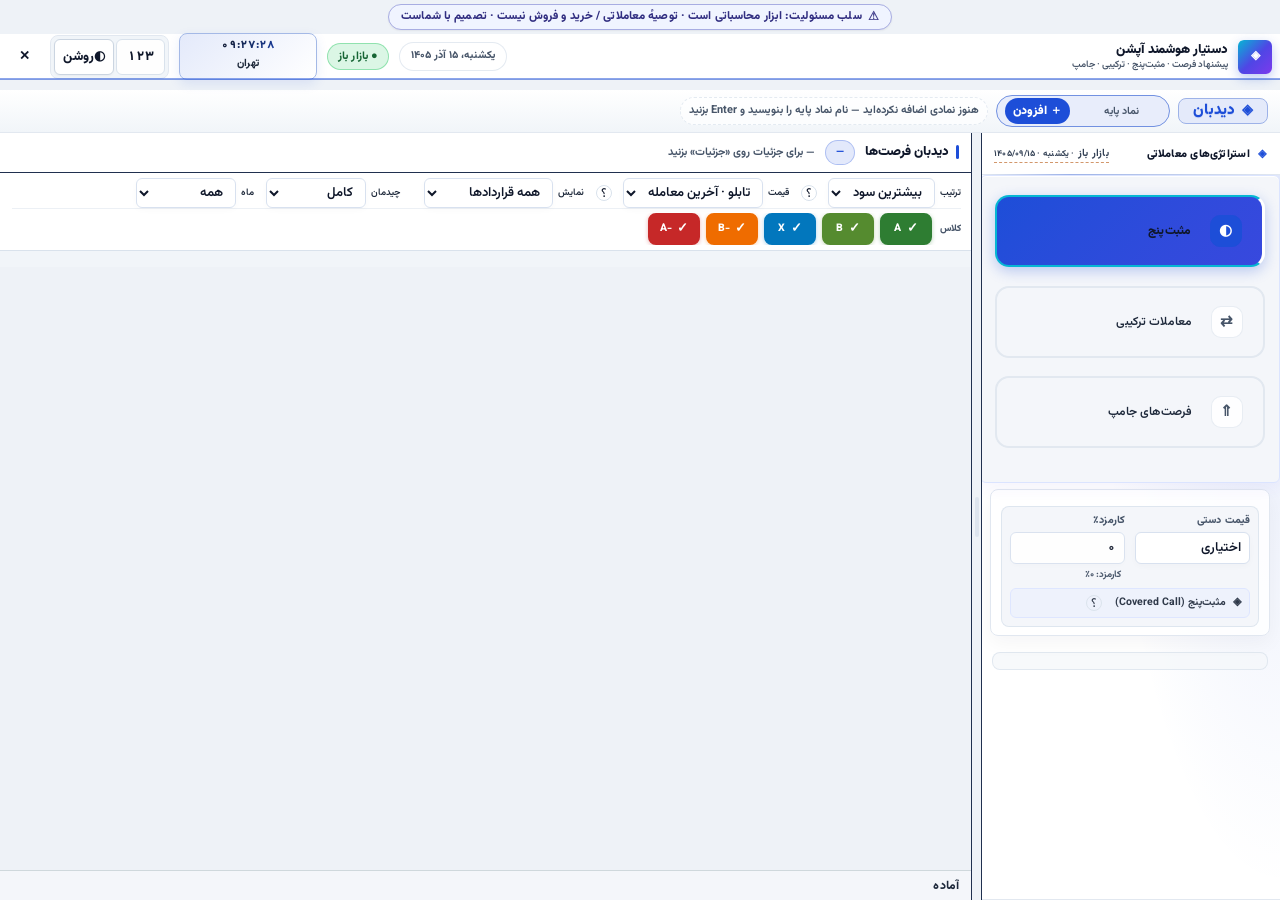
==== commit 40e94071: "Add files via upload" ====
--- a/index.html
+++ b/index.html
@@ -1,5 +1,5 @@
 <!doctype html>
-<html lang="fa" dir="rtl" class="tsext-pro" data-tsext-build="b9b6ee94b980" data-tsext-version="1.0.0">
+<html lang="fa" dir="rtl" class="tsext-pro" data-tsext-build="12d92899e02b" data-tsext-version="1.0.0">
 <head>
 <meta charset="utf-8">
 <meta name="viewport" content="width=device-width, initial-scale=1, viewport-fit=cover, maximum-scale=1">
@@ -12,15 +12,18 @@
 <meta name="theme-color" content="#0d1520">
 <meta name="mobile-web-app-capable" content="yes">
 <meta name="apple-mobile-web-app-capable" content="yes">
-<script src="web-adapter.js?v=b9b6ee94b980"></script>
-<link rel="stylesheet" href="fonts/vazirmatn.css?v=b9b6ee94b980">
-<link rel="stylesheet" href="mobile.css?v=b9b6ee94b980">
-<link rel="stylesheet" href="pro.css?v=b9b6ee94b980">
+<script src="web-adapter.js?v=20261019h"></script>
+<link rel="stylesheet" href="fonts/vazirmatn.css?v=20261019h">
+<link rel="stylesheet" href="mobile.css?v=20261019h">
+<link rel="stylesheet" href="tsext.css?v=20261019h">
+<link rel="stylesheet" href="pro.css?v=20261019h">
 </head>
 <body class="tsext-pro">
-  <!-- موتور اصلی (بدون هیچ تغییری — همان content.js) -->
-  <script src="content.js?v=b9b6ee94b980"></script>
-  <script src="mobile.js?v=b9b6ee94b980"></script>
+  <!-- موتور اصلی (بدون هیچ تغییری — همان content.js). بوت تنبل: boot.js فقط در کم‌کاری
+       content.js را تزریق می‌کند تا چیدمان اولیه صفحه (CSS) رندر شود و تجزیهٔ سنگین
+       در ابتدای لود بلوک نشود؛ محتوا/رفتار عیناً همان قبل است. -->
+  <script src="content.js?v=20261019h"></script>
+  <script src="mobile.js?v=20261019h"></script>
   <!-- override نهایی چیدمان/تب/وضعیت pro — استاتیک، نه تزریق‌شده توسط pro.js.
        باید بعد از تگ اسکریپت content.js بیاید تا در DOM از استایل پویای آن (06c-styles.js) جلوتر باشد
        و در کشمکش !important برنده شود؛ محتوا و رفتار عیناً همان چیزی است که قبلاً pro.js در runtime
--- a/mobile.css
+++ b/mobile.css
@@ -1,17 +1,16 @@
-/* mobile.css — موبایل خیلی فشرده
-   بخش اصلی در لایه tsext-mobile؛ اجبار ارتفاع‌ها بیرون از لایه تا بر pro.css غلبه کند */
-
+/* mobile.css — موبایل مرتب + فضای بیشتر برای لیست + سلب‌مسئولیت کامل */
 @layer tsext-mobile, tsext-tokens, tsext-base, tsext-components, tsext-theme, tsext-patches, tsext-pro;
 
 @layer tsext-mobile {
   #m-settings-btn { display: none; }
+  #m-filters-btn { display: none; }
 
   @media (max-width: 820px) {
     :root {
-      --pr-disc-h: 16px;
-      --pr-top-h: 38px;
-      --m-nav-h: 48px;
-      --pr-status-h: 20px;
+      --pr-disc-h: 0px;
+      --pr-top-h: 46px;
+      --m-nav-h: 50px;
+      --pr-status-h: 16px;
       --m-safe-bottom: env(safe-area-inset-bottom, 0px);
       --m-safe-top: env(safe-area-inset-top, 0px);
     }
@@ -34,73 +33,198 @@
       padding-bottom: calc(var(--m-nav-h) + var(--m-safe-bottom)) !important;
       padding-top: var(--m-safe-top) !important;
       grid-template-columns: minmax(0, 1fr) !important;
-      grid-template-areas: "pr-disc" "pr-top" "pr-watch" "prside" "pr-wl" "pr-list" "pr-status" !important;
-      grid-template-rows: var(--pr-disc-h) var(--pr-top-h) auto 0 auto minmax(0, 1fr) var(--pr-status-h) !important;
+      grid-template-areas: "pr-top" "pr-watch" "prside" "pr-wl" "pr-list" "pr-status" !important;
+      grid-template-rows: var(--pr-top-h) auto 0 auto minmax(0, 1fr) var(--pr-status-h) !important;
       overflow: hidden !important;
     }
     html.tsext-pro body.tsext-pro #tsext-host.tsext-with-ob {
       grid-template-columns: minmax(0, 1fr) !important;
-      grid-template-areas: "pr-disc" "pr-top" "pr-watch" "prside" "pr-wl" "pr-list" "pr-status" !important;
+      grid-template-areas: "pr-top" "pr-watch" "prside" "pr-wl" "pr-list" "pr-status" !important;
     }
     html.tsext-pro #pr-split-1, html.tsext-pro #pr-split-2 { display: none !important; }
 
+    /* ---- سلب‌مسئولیت: مخفی برای فضای بیشتر ---- */
+    html.tsext-pro #pr-disclaimer-bar {
+      display: none !important;
+      visibility: hidden !important;
+      height: 0 !important;
+      max-height: 0 !important;
+      min-height: 0 !important;
+      padding: 0 !important;
+      margin: 0 !important;
+      overflow: hidden !important;
+      border: none !important;
+      opacity: 0 !important;
+      pointer-events: none !important;
+    }
     html.tsext-pro #pr-disclaimer-bar .pr-disc-text {
-      white-space: nowrap !important; overflow: hidden !important; text-overflow: ellipsis !important;
+      display: none !important;
+    }
+
+    /* نوار بالا */
+    html.tsext-pro #pr-topbar {
+      padding: 0 8px !important;
+      gap: 5px !important;
+      height: var(--pr-top-h) !important;
+      min-height: var(--pr-top-h) !important;
+      max-height: var(--pr-top-h) !important;
+      align-items: center !important;
     }
     html.tsext-pro #pr-topbar .tsext-subtitle,
-    html.tsext-pro #pr-clock-wrap, html.tsext-pro #pr-date-chip,
-    html.tsext-pro #pr-close, html.tsext-pro #pr-close-note { display: none !important; }
-    html.tsext-pro #pr-topbar .tsext-logo { width: 20px !important; height: 20px !important; }
+    html.tsext-pro #pr-clock-wrap,
+    html.tsext-pro #pr-date-chip,
+    html.tsext-pro #pr-close,
+    html.tsext-pro #pr-close-note { display: none !important; }
+    html.tsext-pro #pr-topbar .tsext-logo { width: 22px !important; height: 22px !important; }
     html.tsext-pro #pr-top-right {
-      gap: 3px !important; margin-inline-start: auto !important;
-      flex-wrap: nowrap !important; width: auto !important;
-    }
-    html.tsext-pro #pr-tools { gap: 2px !important; }
-    html.tsext-pro #m-settings-btn {
-      display: inline-flex !important; align-items: center; justify-content: center;
-      min-width: 32px; min-height: 32px; height: 32px; padding: 0 6px; border-radius: 7px;
-      font: 800 12px/1 Vazirmatn, Tahoma, sans-serif; color: var(--tsext-fg);
+      gap: 4px !important;
+      margin-inline-start: auto !important;
+      flex-wrap: nowrap !important;
+      width: auto !important;
+      align-items: center !important;
+    }
+    html.tsext-pro #pr-tools { gap: 3px !important; }
+    html.tsext-pro #m-settings-btn,
+    html.tsext-pro #m-filters-btn {
+      display: inline-flex !important;
+      align-items: center;
+      justify-content: center;
+      min-width: 34px;
+      min-height: 34px;
+      height: 34px;
+      padding: 0 8px;
+      border-radius: 8px;
+      font: 800 12px/1 Vazirmatn, Tahoma, sans-serif;
+      color: var(--tsext-fg);
       background: color-mix(in srgb, var(--tsext-input) 85%, transparent);
       border: 1px solid var(--tsext-border);
       -webkit-tap-highlight-color: transparent;
-    }
-    html.tsext-pro #tsext-host.m-settings-open #m-settings-btn {
-      background: var(--tsext-accent); color: #fff; border-color: var(--tsext-accent);
-    }
-    html.tsext-pro #pr-digits-btn, html.tsext-pro #tsext-theme-cycle {
-      min-height: 32px !important; min-width: 32px !important; font-size: 11px !important;
+      cursor: pointer;
+    }
+    html.tsext-pro #tsext-host.m-settings-open #m-settings-btn,
+    html.tsext-pro #tsext-host.m-filters-open #m-filters-btn {
+      background: var(--tsext-accent);
+      color: #fff;
+      border-color: var(--tsext-accent);
+    }
+    html.tsext-pro #pr-digits-btn,
+    html.tsext-pro #tsext-theme-cycle {
+      min-height: 34px !important;
+      min-width: 34px !important;
     }
     html.tsext-pro #pr-topbar .tsext-brand { flex: 0 0 auto !important; min-width: 0 !important; }
     html.tsext-pro #pr-topbar .tsext-brand > div:not(.tsext-logo) { display: none !important; }
     html.tsext-pro #pr-topbar .tsext-title { display: none !important; }
 
-    html.tsext-pro #pr-watchlist .pr-wl-head, html.tsext-pro #pr-wl-hint { display: none !important; }
+    /* دیدبان نماد — ردیف ورودی + ردیف چیپ‌ها (چند نماد بدون اسکرول افقی) */
+    html.tsext-pro #pr-watchlist {
+      display: flex !important;
+      flex-direction: column !important;
+      flex-wrap: nowrap !important;
+      height: auto !important;
+      padding: 6px 8px 4px !important;
+      gap: 6px !important;
+      align-items: stretch !important;
+    }
+    html.tsext-pro #pr-watchlist .pr-wl-head,
+    html.tsext-pro #pr-wl-hint { display: none !important; }
+    html.tsext-pro #pr-watchlist .pr-wl-add {
+      flex: 0 0 auto !important;
+      width: 100% !important;
+      display: flex !important;
+      gap: 6px !important;
+      align-items: center !important;
+      min-width: 0 !important;
+      order: 1 !important;
+    }
     html.tsext-pro #pr-wl-input {
-      font-size: 14px !important; height: 30px !important; min-height: 30px !important;
-      min-width: 0 !important; flex: 1 1 auto !important; border-radius: 7px !important;
-      padding: 0 7px !important;
+      font-size: 14px !important;
+      height: 34px !important;
+      min-height: 34px !important;
+      min-width: 0 !important;
+      flex: 1 1 auto !important;
+      border-radius: 8px !important;
+      padding: 0 10px !important;
     }
     html.tsext-pro #pr-wl-add-btn {
-      min-height: 30px !important; min-width: 52px !important; border-radius: 7px !important;
-      font-weight: 800 !important; font-size: 11px !important; padding: 0 8px !important;
+      min-height: 34px !important;
+      min-width: 64px !important;
+      border-radius: 8px !important;
+      font-weight: 800 !important;
+      font-size: 12px !important;
+      padding: 0 12px !important;
+      flex: 0 0 auto !important;
+    }
+    /* چیپ‌ها: یک ردیف + اسکرول افقی وقتی زیاد می‌شوند */
+    html.tsext-pro #pr-wl-chips {
+      flex: 0 0 auto !important;
+      width: 100% !important;
+      max-width: 100% !important;
+      min-width: 0 !important;
+      order: 2 !important;
+      display: flex !important;
+      flex-wrap: nowrap !important;
+      overflow-x: auto !important;
+      overflow-y: hidden !important;
+      -webkit-overflow-scrolling: touch !important;
+      overscroll-behavior-x: contain !important;
+      scroll-behavior: smooth !important;
+      padding: 2px 0 4px !important;
+      gap: 6px !important;
+      align-items: center !important;
+      scrollbar-width: thin !important;
+    }
+    html.tsext-pro #pr-wl-chips::-webkit-scrollbar {
+      height: 3px !important;
+    }
+    html.tsext-pro #pr-wl-chips::-webkit-scrollbar-thumb {
+      background: color-mix(in srgb, var(--tsext-muted) 50%, transparent) !important;
+      border-radius: 999px !important;
     }
     html.tsext-pro .pr-wl-chip {
-      flex: 0 0 auto !important; min-height: 24px !important;
-      padding: 1px 6px !important; font-size: 11px !important;
+      flex: 0 0 auto !important;
+      flex-shrink: 0 !important;
+      min-height: 28px !important;
+      padding: 3px 10px !important;
+      font-size: 12px !important;
+      font-weight: 700 !important;
+      border-radius: 999px !important;
+      max-width: none !important;
+      white-space: nowrap !important;
     }
     html.tsext-pro .pr-wl-empty {
-      font-size: 10px !important; padding: 0 4px !important;
-      white-space: nowrap !important; overflow: hidden !important; text-overflow: ellipsis !important;
-    }
-
+      font-size: 11px !important;
+      padding: 2px 4px !important;
+      white-space: normal !important;
+      overflow: visible !important;
+      text-overflow: unset !important;
+      max-width: none !important;
+      width: 100% !important;
+      color: var(--tsext-muted) !important;
+    }
+
+    /* عنوان دیدبان */
+    html.tsext-pro #pr-wlbar {
+      height: 28px !important;
+      min-height: 28px !important;
+      max-height: 28px !important;
+      padding: 0 8px !important;
+      gap: 5px !important;
+      display: flex !important;
+      align-items: center !important;
+    }
     html.tsext-pro #pr-wl-title { font-size: 12px !important; font-weight: 800 !important; }
     html.tsext-pro #pr-wlbar .tsext-btn,
     html.tsext-pro #pr-wlbar button {
-      min-height: 26px !important; min-width: 26px !important;
-      width: 26px !important; height: 26px !important; padding: 0 !important;
+      min-height: 26px !important;
+      min-width: 26px !important;
+      width: 26px !important;
+      height: 26px !important;
+      padding: 0 !important;
       font-size: 12px !important;
     }
 
+    /* هد */
     html.tsext-pro body.tsext-pro #tsext-head {
       height: 0 !important; min-height: 0 !important; max-height: 0 !important;
       padding: 0 !important; margin: 0 !important; border: 0 !important; overflow: visible !important;
@@ -110,96 +234,187 @@
       display: block !important; height: 0 !important; margin: 0 !important; padding: 0 !important;
     }
 
+    /* نوار پایین استراتژی — فاصله از لبه + ارتفاع بیشتر */
     html.tsext-pro #tsext-tabs {
-      position: fixed !important; inset: auto 0 0 0 !important;
-      width: auto !important; height: calc(var(--m-nav-h) + var(--m-safe-bottom)) !important;
-      display: flex !important; flex-direction: row !important; flex-wrap: nowrap !important; gap: 3px !important;
-      padding: 4px 5px calc(4px + var(--m-safe-bottom)) !important; margin: 0 !important;
+      position: fixed !important;
+      inset: auto 0 calc(12px + var(--m-safe-bottom)) 0 !important;
+      left: 0 !important;
+      right: 0 !important;
+      bottom: calc(12px + var(--m-safe-bottom)) !important;
+      width: auto !important;
+      height: var(--m-nav-h) !important;
+      display: flex !important;
+      flex-direction: row !important;
+      flex-wrap: nowrap !important;
+      gap: 5px !important;
+      padding: 6px 10px !important;
+      margin: 0 !important;
       z-index: 90 !important;
       background: var(--tsext-panel) !important;
+      border: 0 !important;
       border-top: 1px solid var(--tsext-border) !important;
-      box-shadow: 0 -3px 12px rgba(0, 0, 0, .15) !important;
+      border-bottom: 1px solid var(--tsext-border) !important;
+      border-radius: 0 !important;
+      box-shadow: 0 -4px 18px rgba(0, 0, 0, .18) !important;
     }
     html.tsext-pro #tsext-tabs .tsext-tab {
-      flex: 1 1 0 !important; min-width: 0 !important;
-      margin: 0 !important; padding: 2px 1px !important;
-      border-radius: 8px !important; border-width: 1px !important;
-      font-size: 9.5px !important; line-height: 1.15 !important;
-      text-align: center !important; white-space: normal !important;
-      display: flex !important; flex-direction: column !important;
-      align-items: center !important; justify-content: center !important; gap: 0 !important;
+      flex: 1 1 0 !important;
+      min-width: 0 !important;
+      margin: 0 !important;
+      padding: 6px 4px !important;
+      border-radius: 12px !important;
+      border-width: 1px !important;
+      font-size: 11.5px !important;
+      line-height: 1.25 !important;
+      text-align: center !important;
+      white-space: normal !important;
+      display: flex !important;
+      flex-direction: column !important;
+      align-items: center !important;
+      justify-content: center !important;
+      gap: 3px !important;
       box-shadow: none !important;
       -webkit-tap-highlight-color: transparent;
     }
     html.tsext-pro #tsext-tabs .tsext-tab::before {
-      width: 16px !important; height: 16px !important; font-size: 10px !important; border-radius: 5px !important;
-    }
-
+      width: 22px !important;
+      height: 22px !important;
+      font-size: 13px !important;
+      border-radius: 7px !important;
+    }
+
+    /* تنظیمات استراتژی */
     html.tsext-pro #tsext-head .tsext-strategy-panel,
     html.tsext-pro #tsext-head .tsext-strategy-panel.active { display: none !important; }
     html.tsext-pro #tsext-host.m-settings-open #tsext-head .tsext-strategy-panel.active {
       display: block !important;
       position: fixed !important;
-      inset: calc(var(--pr-disc-h) + var(--pr-top-h) + var(--m-safe-top)) 0 calc(var(--m-nav-h) + var(--m-safe-bottom)) 0 !important;
-      z-index: 85 !important; margin: 0 !important; padding: 8px 6px !important;
-      overflow-y: auto !important; -webkit-overflow-scrolling: touch;
+      inset: calc(var(--pr-top-h) + var(--m-safe-top) + 28px) 0 calc(var(--m-nav-h) + var(--m-safe-bottom)) 0 !important;
+      z-index: 85 !important;
+      margin: 0 !important;
+      padding: 10px 8px !important;
+      overflow-y: auto !important;
+      -webkit-overflow-scrolling: touch;
       background: var(--tsext-panel) !important;
       border-top: 1px solid var(--tsext-border) !important;
     }
     html.tsext-pro #tsext-head .tsext-strategy-panel input,
     html.tsext-pro #tsext-head .tsext-strategy-panel select {
-      font-size: 14px !important; min-height: 34px !important; border-radius: 7px !important;
-    }
-
+      font-size: 15px !important;
+      min-height: 36px !important;
+      border-radius: 8px !important;
+    }
+
+    /* ---- فیلترها: پیش‌فرض جمع، با دکمه باز می‌شود ---- */
     html.tsext-pro #tsext-display-settings {
-      overflow-x: auto !important; flex-wrap: nowrap !important;
-      padding: 2px 5px !important; gap: 4px !important;
+      display: none !important;
+    }
+    html.tsext-pro #tsext-host.m-filters-open #tsext-display-settings {
+      display: flex !important;
+      flex-direction: column !important;
+      flex-wrap: nowrap !important;
+      padding: 4px 8px 6px !important;
+      gap: 5px !important;
+      overflow: visible !important;
+      background: color-mix(in srgb, var(--tsext-panel2) 50%, var(--tsext-panel)) !important;
+      border-bottom: 1px solid var(--tsext-border) !important;
+    }
+    html.tsext-pro #tsext-display-settings .tsext-ds-row {
+      display: flex !important;
+      flex-direction: row !important;
+      flex-wrap: nowrap !important;
+      align-items: center !important;
+      gap: 5px !important;
+      margin: 0 !important;
+      overflow-x: auto !important;
       -webkit-overflow-scrolling: touch;
       scrollbar-width: none;
     }
-    html.tsext-pro #tsext-display-settings::-webkit-scrollbar { display: none; }
+    html.tsext-pro #tsext-display-settings .tsext-ds-row::-webkit-scrollbar { display: none; }
     html.tsext-pro #tsext-display-settings select,
     html.tsext-pro #tsext-display-settings .tsext-ds-select {
-      font-size: 11px !important; min-height: 26px !important; height: 26px !important;
-      border-radius: 6px !important; padding: 0 4px !important;
+      font-size: 12px !important;
+      min-height: 30px !important;
+      height: 30px !important;
+      border-radius: 7px !important;
+      padding: 0 5px !important;
     }
     html.tsext-pro #tsext-display-settings label,
-    html.tsext-pro .tsext-ds-inline { font-size: 10px !important; gap: 2px !important; }
+    html.tsext-pro .tsext-ds-inline {
+      font-size: 11px !important;
+      gap: 2px !important;
+      flex: 0 0 auto !important;
+      white-space: nowrap !important;
+    }
     html.tsext-pro #tsext-price-mode-badge {
-      font-size: 9px !important; padding: 1px 5px !important;
-      max-width: 90px !important; overflow: hidden !important; text-overflow: ellipsis !important;
+      font-size: 10px !important;
+      padding: 2px 6px !important;
       white-space: nowrap !important;
+    }
+    html.tsext-pro .tsext-ds-row-class {
+      gap: 4px !important;
+      padding: 1px 0 !important;
+      min-height: 30px !important;
+      align-items: center !important;
+    }
+    html.tsext-pro #tsext-class-filter-host,
+    html.tsext-pro .tsext-class-filter-host {
+      display: flex !important;
+      flex-direction: row !important;
+      flex-wrap: nowrap !important;
+      gap: 4px !important;
+      align-items: center !important;
     }
     html.tsext-pro .tsext-ds-row-class button,
     html.tsext-pro .tsext-ds-row-class .tsext-chip,
     html.tsext-pro #tsext-class-filter-host button,
     html.tsext-pro #tsext-class-filter-host .tsext-chip {
-      min-height: 24px !important; height: 24px !important;
-      min-width: 28px !important; padding: 0 5px !important;
-      font-size: 10px !important; border-radius: 6px !important;
-    }
-
-    html.tsext-pro #tsext-list-hdr { padding: 1px 5px 0 !important; min-height: 0 !important; }
+      min-height: 28px !important;
+      height: 28px !important;
+      min-width: 30px !important;
+      padding: 0 6px !important;
+      font-size: 11px !important;
+      border-radius: 7px !important;
+      flex: 0 0 auto !important;
+    }
+
+    /* هدر لیست */
+    html.tsext-pro #tsext-list-hdr {
+      padding: 1px 6px 0 !important;
+    }
     html.tsext-pro #tsext-list-hdr .tsext-cols { display: none !important; }
-    html.tsext-pro #tsext-list-hdr .tsext-hdr { font-size: 9.5px !important; padding: 1px 4px !important; }
-
+    html.tsext-pro #tsext-list-hdr .tsext-hdr {
+      font-size: 10px !important;
+      padding: 1px 4px !important;
+    }
+
+    /* ---- لیست: ردیف‌های فشرده واقعی ---- */
     html.tsext-pro #tsext-list-body {
-      padding: 2px 5px 8px !important;
+      padding: 3px 6px 8px !important;
       -webkit-overflow-scrolling: touch;
     }
     html.tsext-pro #tsext-list-body .tsext-bar {
-      min-width: 0 !important; width: 100% !important;
-      position: relative !important; margin: 0 0 3px !important;
-      border-radius: 7px !important;
+      min-width: 0 !important;
+      width: 100% !important;
+      position: relative !important;
+      margin: 0 0 3px !important;
+      border-radius: 8px !important;
       overflow: hidden !important;
     }
     html.tsext-pro #tsext-host #tsext-list-body .tsext-bar-main {
-      display: grid !important; width: 100% !important; min-width: 0 !important; max-width: 100% !important;
+      display: grid !important;
+      width: 100% !important;
+      min-width: 0 !important;
+      max-width: 100% !important;
       grid-template-columns: auto minmax(0, 1fr) auto !important;
-      grid-template-areas: "cls name profit" "cls meta profit" "cls risk profit" !important;
+      grid-template-areas:
+        "cls name profit"
+        "cls meta profit"
+        "cls risk profit" !important;
       align-items: center !important;
-      column-gap: 5px !important; row-gap: 0 !important;
-      padding: 4px 6px !important;
+      column-gap: 6px !important;
+      row-gap: 0 !important;
+      padding: 5px 8px !important;
       cursor: pointer;
       -webkit-tap-highlight-color: transparent;
     }
@@ -207,26 +422,48 @@
       background: color-mix(in srgb, var(--tsext-accent) 8%, transparent) !important;
     }
     html.tsext-pro #tsext-list-body .tsext-bar-strip {
-      position: absolute !important; inset-block: 0 !important; inset-inline-start: 0 !important;
-      width: 2.5px !important; min-width: 2.5px !important; max-width: 2.5px !important;
-    }
-    html.tsext-pro #tsext-list-body .tsext-bar-class { grid-area: cls !important; align-self: center !important; font-size: 9px !important; }
+      position: absolute !important;
+      inset-block: 0 !important;
+      inset-inline-start: 0 !important;
+      width: 3px !important;
+      min-width: 3px !important;
+      max-width: 3px !important;
+    }
+    html.tsext-pro #tsext-list-body .tsext-bar-class {
+      grid-area: cls !important;
+      align-self: center !important;
+      font-size: 9px !important;
+    }
     html.tsext-pro #tsext-list-body .tsext-bar-name {
-      grid-area: name !important; font-size: 11.5px !important; font-weight: 800 !important;
-      min-width: 0 !important; line-height: 1.2 !important;
+      grid-area: name !important;
+      font-size: 12px !important;
+      font-weight: 800 !important;
+      min-width: 0 !important;
+      line-height: 1.2 !important;
     }
     html.tsext-pro #tsext-list-body .tsext-bar-profit {
-      grid-area: profit !important; font-size: 12.5px !important; font-weight: 900 !important;
-      text-align: center !important; white-space: nowrap !important; line-height: 1.15 !important;
+      grid-area: profit !important;
+      font-size: 13px !important;
+      font-weight: 900 !important;
+      text-align: center !important;
+      white-space: nowrap !important;
+      line-height: 1.15 !important;
     }
     html.tsext-pro #tsext-list-body .tsext-bar-risk {
-      grid-area: risk !important; justify-self: start !important; font-size: 9px !important; line-height: 1.15 !important;
+      grid-area: risk !important;
+      justify-self: start !important;
+      font-size: 9.5px !important;
+      line-height: 1.15 !important;
     }
     html.tsext-pro #tsext-list-body .tsext-bar-strike,
     html.tsext-pro #tsext-list-body .tsext-bar-days,
     html.tsext-pro #tsext-list-body .tsext-bar-date {
-      font-size: 9.5px !important; color: var(--tsext-muted) !important;
-      white-space: nowrap !important; width: auto !important; min-width: 0 !important; padding: 0 !important;
+      font-size: 10px !important;
+      color: var(--tsext-muted) !important;
+      white-space: nowrap !important;
+      width: auto !important;
+      min-width: 0 !important;
+      padding: 0 !important;
       line-height: 1.15 !important;
     }
     html.tsext-pro #tsext-list-body .tsext-bar-actions { display: none !important; }
@@ -235,120 +472,2444 @@
     html.tsext-pro #tsext-list-body .tsext-bar-date { grid-area: meta !important; justify-self: end !important; }
     html.tsext-pro #tsext-list-body .tsext-bar-class .tsext-cls,
     html.tsext-pro #tsext-list-body [class*="tsext-cls"] {
-      font-size: 9px !important; padding: 0 4px !important; min-height: 16px !important;
-    }
-
+      font-size: 9px !important;
+      padding: 0 4px !important;
+      min-height: 15px !important;
+    }
+
+    /* پنل جزئیات */
     html.tsext-pro body.tsext-pro #tsext-obpanel {
       position: fixed !important;
       inset: auto 0 calc(var(--m-nav-h) + var(--m-safe-bottom)) 0 !important;
       top: auto !important;
-      width: 100% !important; max-width: 100% !important;
-      height: 78vh !important; height: 78dvh !important;
+      width: 100% !important;
+      max-width: 100% !important;
+      height: 80vh !important;
+      height: 80dvh !important;
       max-height: calc(100dvh - var(--pr-top-h) - var(--m-nav-h) - var(--m-safe-bottom) - 4px) !important;
       border-radius: 14px 14px 0 0 !important;
-      border: 1px solid var(--tsext-border) !important; border-bottom: 0 !important;
-      box-shadow: 0 -10px 30px rgba(0, 0, 0, .4) !important;
+      border: 1px solid var(--tsext-border) !important;
+      border-bottom: 0 !important;
+      box-shadow: 0 -12px 36px rgba(0, 0, 0, .4) !important;
       z-index: 80 !important;
       overflow: hidden !important;
     }
     html.tsext-pro #tsext-obpanel::before {
-      content: "" !important; display: block !important;
-      width: 32px !important; height: 3px !important;
+      content: "" !important;
+      display: block !important;
+      width: 34px !important;
+      height: 3px !important;
       border-radius: 99px !important;
-      background: color-mix(in srgb, var(--tsext-muted) 45%, transparent) !important;
-      margin: 5px auto 0 !important;
+      background: color-mix(in srgb, var(--tsext-muted) 50%, transparent) !important;
+      margin: 6px auto 0 !important;
     }
     html.tsext-pro #tsext-obpanel-body,
     html.tsext-pro #tsext-obpanel-body.tsext-ob-split {
-      display: flex !important; flex-direction: column !important;
-      overflow-y: auto !important; overflow-x: hidden !important;
-      grid-template-columns: none !important; grid-template-rows: none !important;
+      display: flex !important;
+      flex-direction: column !important;
+      overflow-y: auto !important;
+      overflow-x: hidden !important;
+      grid-template-columns: none !important;
+      grid-template-rows: none !important;
       -webkit-overflow-scrolling: touch;
-      padding-bottom: 6px !important;
+      padding-bottom: 8px !important;
     }
     html.tsext-pro #tsext-ob-calc,
     html.tsext-pro #tsext-ob-books {
-      overflow: visible !important; flex: 0 0 auto !important; border: 0 !important;
-    }
-    html.tsext-pro #tsext-ob-calc .tsext-grid { grid-template-columns: 1fr 1fr !important; gap: 4px !important; }
+      overflow: visible !important;
+      flex: 0 0 auto !important;
+      border: 0 !important;
+    }
+    html.tsext-pro #tsext-ob-calc .tsext-grid {
+      grid-template-columns: 1fr 1fr !important;
+      gap: 5px !important;
+    }
     html.tsext-pro #tsext-obpanel .tsext-obpanel-head .tsext-btn {
-      width: 32px !important; height: 32px !important; min-width: 32px !important;
-    }
-    html.tsext-pro #tsext-ob-books .tsext-ob-table { font-size: 11px !important; }
+      width: 34px !important;
+      height: 34px !important;
+      min-width: 34px !important;
+    }
+    html.tsext-pro #tsext-ob-books .tsext-ob-table { font-size: 11.5px !important; }
     html.tsext-pro #tsext-obpanel input,
     html.tsext-pro #tsext-obpanel select {
-      font-size: 14px !important; min-height: 32px !important;
+      font-size: 15px !important;
+      min-height: 34px !important;
     }
 
     html.tsext-pro #tsext-status {
-      font-size: 9.5px !important; padding: 0 6px !important;
-      white-space: nowrap !important; overflow: hidden !important; text-overflow: ellipsis !important;
+      font-size: 10px !important;
+      padding: 0 8px !important;
+      white-space: nowrap !important;
+      overflow: hidden !important;
+      text-overflow: ellipsis !important;
     }
     #tsext-web-notices {
-      bottom: calc(var(--m-nav-h) + var(--m-safe-bottom) + 6px) !important;
+      bottom: calc(var(--m-nav-h) + var(--m-safe-bottom) + 8px) !important;
     }
     html.tsext-pro button,
     html.tsext-pro .tsext-btn {
-      min-height: 28px;
+      min-height: 30px;
       -webkit-tap-highlight-color: transparent;
     }
   }
-
-  @media (max-width: 360px) {
-    :root { --m-nav-h: 46px; --pr-top-h: 36px; --pr-disc-h: 14px; }
-    html.tsext-pro #tsext-tabs .tsext-tab { font-size: 9px !important; }
-    html.tsext-pro #tsext-list-body .tsext-bar-name { font-size: 11px !important; }
-    html.tsext-pro #tsext-list-body .tsext-bar-profit { font-size: 11.5px !important; }
-  }
-}
-
-/* ===== قوانین اجباری بیرون از @layer (اولویت بالاتر از pro.css) ===== */
-@media (max-width: 820px) {
+}
+
+/* ---- برچسب فیلدهای کارت (بدون سرستون شلوغ) ---- */
+@media (max-width: 820px) {
+  /* سود: برچسب خیلی کوچک بالای عدد */
+  html.tsext-pro #tsext-list-body .tsext-bar-profit {
+    display: flex !important;
+    flex-direction: column !important;
+    align-items: center !important;
+    justify-content: center !important;
+    gap: 0 !important;
+  }
+  html.tsext-pro #tsext-list-body .tsext-bar-profit::before {
+    content: "سود ماهانه" !important;
+    display: block !important;
+    font-size: 8.5px !important;
+    font-weight: 600 !important;
+    color: var(--tsext-muted) !important;
+    line-height: 1.1 !important;
+    opacity: 0.9 !important;
+  }
+
+  /* متا: برچسب قبل از هر مقدار */
+  html.tsext-pro #tsext-list-body .tsext-bar-strike::before {
+    content: "اعمال " !important;
+    font-size: 9px !important;
+    font-weight: 600 !important;
+    color: var(--tsext-muted) !important;
+    opacity: 0.95 !important;
+  }
+  html.tsext-pro #tsext-list-body .tsext-bar-days::before {
+    content: "" !important;
+  }
+  html.tsext-pro #tsext-list-body .tsext-bar-days::after {
+    content: " روز" !important;
+    font-size: 9px !important;
+    font-weight: 600 !important;
+    color: var(--tsext-muted) !important;
+    opacity: 0.95 !important;
+  }
+  html.tsext-pro #tsext-list-body .tsext-bar-date::before {
+    content: "سررسید " !important;
+    font-size: 9px !important;
+    font-weight: 600 !important;
+    color: var(--tsext-muted) !important;
+    opacity: 0.95 !important;
+  }
+
+  /* متا را با فاصله و جداکننده خوانا کن */
+  html.tsext-pro #tsext-host #tsext-list-body .tsext-bar-main {
+    grid-template-areas:
+      "cls name profit"
+      "cls meta profit"
+      "cls risk risk" !important;
+  }
+  html.tsext-pro #tsext-list-body .tsext-bar-strike,
+  html.tsext-pro #tsext-list-body .tsext-bar-days,
+  html.tsext-pro #tsext-list-body .tsext-bar-date {
+    display: inline !important;
+    width: auto !important;
+  }
+  /* چون سه تا روی یک grid-area هستند، با flex روی یک ظرف مجازی سخت است —
+     پس فاصله افقی و ترتیب را با margin حفظ می‌کنیم */
+  html.tsext-pro #tsext-list-body .tsext-bar-strike {
+    margin-inline-end: 8px !important;
+  }
+  html.tsext-pro #tsext-list-body .tsext-bar-days {
+    margin-inline-end: 8px !important;
+  }
+  html.tsext-pro #tsext-list-body .tsext-bar-risk {
+    grid-area: risk !important;
+  }
+
+  /* راهنمای یک‌خطی بالای لیست (خیلی کم‌جا) */
+  html.tsext-pro #tsext-list-hdr {
+    display: block !important;
+    padding: 2px 8px 3px !important;
+  }
+  html.tsext-pro #tsext-list-hdr .tsext-cols {
+    display: none !important;
+  }
+  html.tsext-pro #tsext-list-hdr::after {
+    content: "کلاس · نماد · اعمال · روز تا سررسید · تاریخ سررسید · سود ماهانه" !important;
+    display: block !important;
+    font-size: 9px !important;
+    color: var(--tsext-muted) !important;
+    opacity: 0.85 !important;
+    padding: 1px 2px !important;
+    line-height: 1.3 !important;
+    white-space: nowrap !important;
+    overflow: hidden !important;
+    text-overflow: ellipsis !important;
+  }
+}
+
+/* خارج از @layer — غلبه بر tsext.css موتور جدید */
+@media (max-width: 820px) {
+  html.tsext-pro body.tsext-pro #tsext-host {
+    padding-bottom: calc(72px + env(safe-area-inset-bottom, 0px)) !important;
+  }
+  html.tsext-pro body.tsext-pro #tsext-head {
+    height: 0 !important;
+    min-height: 0 !important;
+    max-height: 0 !important;
+    overflow: visible !important;
+  }
+  html.tsext-pro #tsext-tabs {
+    position: fixed !important;
+    left: 0 !important;
+    right: 0 !important;
+    bottom: calc(12px + env(safe-area-inset-bottom, 0px)) !important;
+    top: auto !important;
+    z-index: 2147483000 !important;
+    display: flex !important;
+    flex-direction: row !important;
+    width: 100% !important;
+    height: 54px !important;
+    padding: 6px 10px !important;
+    gap: 5px !important;
+    background: var(--tsext-panel, #0d1520) !important;
+    border: 0 !important;
+    border-top: 1px solid var(--tsext-border, #333) !important;
+    border-bottom: 1px solid var(--tsext-border, #333) !important;
+    border-radius: 0 !important;
+    box-sizing: border-box !important;
+    box-shadow: 0 -4px 18px rgba(0, 0, 0, .18) !important;
+  }
+  html.tsext-pro #tsext-tabs .tsext-tab {
+    flex: 1 1 0 !important;
+    min-width: 0 !important;
+    display: flex !important;
+    flex-direction: column !important;
+    align-items: center !important;
+    justify-content: center !important;
+  }
+  html.tsext-pro #tsext-display-settings { display: none !important; }
+  html.tsext-pro #tsext-host.m-filters-open #tsext-display-settings {
+    display: flex !important;
+    flex-direction: column !important;
+  }
+  html.tsext-pro #tsext-head .tsext-strategy-panel,
+  html.tsext-pro #tsext-head .tsext-strategy-panel.active {
+    display: none !important;
+  }
+  html.tsext-pro #tsext-host.m-settings-open #tsext-head .tsext-strategy-panel.active {
+    display: block !important;
+    position: fixed !important;
+    inset: 72px 0 calc(64px + env(safe-area-inset-bottom, 0px)) 0 !important;
+    z-index: 85 !important;
+    overflow-y: auto !important;
+    background: var(--tsext-panel) !important;
+  }
+}
+
+/* ===== فشرده = همان فیلدها، فقط کوچک‌تر تا ردیف بیشتر جا شود ===== */
+@media (max-width: 820px) {
+  /* کامل */
+  html.tsext-pro #tsext-list:not(.tsext-compact) #tsext-list-body .tsext-bar {
+    margin-bottom: 6px !important;
+  }
+  html.tsext-pro #tsext-list:not(.tsext-compact) #tsext-list-body .tsext-bar-main {
+    padding: 9px 10px !important;
+    row-gap: 2px !important;
+  }
+  html.tsext-pro #tsext-list:not(.tsext-compact) #tsext-list-body .tsext-bar-name {
+    font-size: 13px !important;
+  }
+  html.tsext-pro #tsext-list:not(.tsext-compact) #tsext-list-body .tsext-bar-profit {
+    font-size: 14px !important;
+  }
+  html.tsext-pro #tsext-list:not(.tsext-compact) #tsext-list-body .tsext-bar-profit::before {
+    font-size: 8.5px !important;
+  }
+  html.tsext-pro #tsext-list:not(.tsext-compact) #tsext-list-body .tsext-bar-strike,
+  html.tsext-pro #tsext-list:not(.tsext-compact) #tsext-list-body .tsext-bar-days,
+  html.tsext-pro #tsext-list:not(.tsext-compact) #tsext-list-body .tsext-bar-date {
+    font-size: 11px !important;
+  }
+
+  /* فشرده — همان چیزها، مقیاس کوچک‌تر */
+  html.tsext-pro #tsext-list.tsext-compact #tsext-list-body .tsext-bar {
+    margin-bottom: 2px !important;
+  }
+  html.tsext-pro #tsext-list.tsext-compact #tsext-list-body .tsext-bar-main {
+    padding: 3px 7px !important;
+    row-gap: 0 !important;
+    column-gap: 5px !important;
+  }
+  html.tsext-pro #tsext-list.tsext-compact #tsext-list-body .tsext-bar-name {
+    font-size: 11.5px !important;
+    line-height: 1.15 !important;
+  }
+  html.tsext-pro #tsext-list.tsext-compact #tsext-list-body .tsext-bar-profit {
+    font-size: 12px !important;
+    line-height: 1.1 !important;
+  }
+  html.tsext-pro #tsext-list.tsext-compact #tsext-list-body .tsext-bar-profit::before {
+    font-size: 7.5px !important;
+    line-height: 1 !important;
+  }
+  html.tsext-pro #tsext-list.tsext-compact #tsext-list-body .tsext-bar-strike,
+  html.tsext-pro #tsext-list.tsext-compact #tsext-list-body .tsext-bar-days,
+  html.tsext-pro #tsext-list.tsext-compact #tsext-list-body .tsext-bar-date,
+  html.tsext-pro #tsext-list.tsext-compact #tsext-list-body .tsext-bar-risk {
+    font-size: 9.5px !important;
+    line-height: 1.15 !important;
+  }
+  html.tsext-pro #tsext-list.tsext-compact #tsext-list-body .tsext-bar-class .tsext-cls,
+  html.tsext-pro #tsext-list.tsext-compact #tsext-list-body [class*="tsext-cls"] {
+    font-size: 8.5px !important;
+    min-height: 14px !important;
+    padding: 0 3px !important;
+  }
+  html.tsext-pro #tsext-list.tsext-compact #tsext-list-hdr::after {
+    font-size: 8px !important;
+    padding: 0 2px !important;
+  }
+
+  html.tsext-pro #m-compact-btn { display: none !important; }
+}
+
+/* ===== خروج واضح از تنظیمات ===== */
+#m-settings-backdrop {
+  display: none;
+  position: fixed;
+  inset: 0;
+  z-index: 80;
+  background: rgba(8, 12, 20, 0.45);
+}
+#m-settings-backdrop.m-show {
+  display: block;
+}
+#m-settings-bar {
+  display: none;
+  position: fixed;
+  top: 0;
+  left: 0;
+  right: 0;
+  z-index: 86;
+  height: 48px;
+  padding: 0 12px;
+  padding-top: env(safe-area-inset-top, 0px);
+  box-sizing: content-box;
+  background: var(--tsext-panel, #111827);
+  border-bottom: 1px solid var(--tsext-border, #334155);
+  align-items: center;
+  justify-content: space-between;
+  direction: rtl;
+  box-shadow: 0 4px 16px rgba(0,0,0,.18);
+}
+#m-settings-bar.m-show {
+  display: flex;
+}
+.m-settings-bar-title {
+  font: 800 14px/1 Vazirmatn, Tahoma, sans-serif;
+  color: var(--tsext-fg, #e5e7eb);
+}
+#m-settings-close {
+  border: 0;
+  border-radius: 10px;
+  min-height: 36px;
+  padding: 0 14px;
+  font: 800 13px/1 Vazirmatn, Tahoma, sans-serif;
+  background: var(--tsext-accent, #2563eb);
+  color: #fff;
+  cursor: pointer;
+  -webkit-tap-highlight-color: transparent;
+}
+#m-settings-close:active {
+  transform: scale(0.97);
+}
+@media (min-width: 821px) {
+  #m-settings-backdrop, #m-settings-bar { display: none !important; }
+}
+@media (max-width: 820px) {
+  html.tsext-pro #tsext-host.m-settings-open #tsext-head .tsext-strategy-panel.active {
+    top: 52px !important;
+  }
+}
+
+
+/* ===== حداکثر فضا برای لیست قراردادها ===== */
+@media (max-width: 820px) {
+  /* کروم جمع‌وجور */
   html.tsext-pro #pr-disclaimer-bar {
-    height: 16px !important; max-height: 16px !important; min-height: 16px !important;
-    font-size: 8px !important; line-height: 16px !important; padding: 0 4px !important;
+    font-size: 8.5px !important;
+    padding: 2px 6px !important;
+    line-height: 1.28 !important;
+  }
+  html.tsext-pro #pr-disclaimer-bar .pr-disc-text {
+    font-size: 8.5px !important;
+    line-height: 1.28 !important;
+  }
+  html.tsext-pro #pr-topbar {
+    height: 36px !important;
+    min-height: 36px !important;
+    max-height: 36px !important;
+    padding: 0 6px !important;
+    gap: 4px !important;
+  }
+  html.tsext-pro #m-settings-btn,
+  html.tsext-pro #m-filters-btn,
+  html.tsext-pro #pr-digits-btn,
+  html.tsext-pro #tsext-theme-cycle {
+    min-height: 30px !important;
+    min-width: 30px !important;
+    height: 30px !important;
+  }
+  html.tsext-pro #pr-watchlist {
+    padding: 3px 6px !important;
+    gap: 4px !important;
+  }
+  html.tsext-pro #pr-wl-input {
+    height: 30px !important;
+    min-height: 30px !important;
+    font-size: 13px !important;
+  }
+  html.tsext-pro #pr-wl-add-btn {
+    min-height: 30px !important;
+    font-size: 11px !important;
+    min-width: 52px !important;
+  }
+  html.tsext-pro .pr-wl-chip {
+    min-height: 24px !important;
+    padding: 1px 8px !important;
+    font-size: 11px !important;
+  }
+  html.tsext-pro #pr-wlbar {
+    height: 24px !important;
+    min-height: 24px !important;
+    max-height: 24px !important;
+    padding: 0 6px !important;
+  }
+  html.tsext-pro #pr-wl-title { font-size: 11px !important; }
+  html.tsext-pro #tsext-status {
+    font-size: 9.5px !important;
+    padding: 0 6px !important;
+    line-height: 18px !important;
+  }
+  html.tsext-pro #tsext-list-hdr {
+    padding: 0 6px !important;
+  }
+  html.tsext-pro #tsext-list-hdr::after {
+    font-size: 8px !important;
+    padding: 0 !important;
+    line-height: 1.2 !important;
+  }
+  html.tsext-pro #tsext-list-body {
+    padding: 2px 5px 6px !important;
+  }
+
+  /* کارت پیش‌فرض (کامل) — جمع‌وجور تمیز */
+  html.tsext-pro #tsext-list-body .tsext-bar {
+    margin: 0 0 3px !important;
+    border-radius: 7px !important;
+  }
+  html.tsext-pro #tsext-host #tsext-list-body .tsext-bar-main {
+    padding: 5px 7px !important;
+    column-gap: 5px !important;
+    row-gap: 0 !important;
+  }
+  html.tsext-pro #tsext-list-body .tsext-bar-name {
+    font-size: 12px !important;
+    line-height: 1.15 !important;
+  }
+  html.tsext-pro #tsext-list-body .tsext-bar-profit {
+    font-size: 12.5px !important;
+    line-height: 1.1 !important;
+  }
+  html.tsext-pro #tsext-list-body .tsext-bar-profit::before {
+    font-size: 7.5px !important;
+  }
+  html.tsext-pro #tsext-list-body .tsext-bar-strike,
+  html.tsext-pro #tsext-list-body .tsext-bar-days,
+  html.tsext-pro #tsext-list-body .tsext-bar-date,
+  html.tsext-pro #tsext-list-body .tsext-bar-risk {
+    font-size: 10px !important;
+    line-height: 1.15 !important;
+  }
+
+  /* فشرده — همان فیلدها، خیلی جمع‌تر */
+  html.tsext-pro #tsext-list.tsext-compact #tsext-list-body .tsext-bar {
+    margin: 0 0 1px !important;
+    border-radius: 5px !important;
+  }
+  html.tsext-pro #tsext-list.tsext-compact #tsext-list-body .tsext-bar-main {
+    padding: 2px 6px !important;
+    column-gap: 4px !important;
+    row-gap: 0 !important;
+  }
+  html.tsext-pro #tsext-list.tsext-compact #tsext-list-body .tsext-bar-name {
+    font-size: 11px !important;
+  }
+  html.tsext-pro #tsext-list.tsext-compact #tsext-list-body .tsext-bar-profit {
+    font-size: 11.5px !important;
+  }
+  html.tsext-pro #tsext-list.tsext-compact #tsext-list-body .tsext-bar-profit::before {
+    font-size: 7px !important;
+  }
+  html.tsext-pro #tsext-list.tsext-compact #tsext-list-body .tsext-bar-strike,
+  html.tsext-pro #tsext-list.tsext-compact #tsext-list-body .tsext-bar-days,
+  html.tsext-pro #tsext-list.tsext-compact #tsext-list-body .tsext-bar-date,
+  html.tsext-pro #tsext-list.tsext-compact #tsext-list-body .tsext-bar-risk {
+    font-size: 9px !important;
+  }
+  html.tsext-pro #tsext-list.tsext-compact #tsext-list-body .tsext-bar-class .tsext-cls,
+  html.tsext-pro #tsext-list.tsext-compact #tsext-list-body [class*="tsext-cls"] {
+    font-size: 8px !important;
+    min-height: 13px !important;
+    padding: 0 3px !important;
+  }
+
+  /* تب پایین کمی بالاتر + ارتفاع کمتر */
+  html.tsext-pro #tsext-tabs {
+    bottom: calc(10px + env(safe-area-inset-bottom, 0px)) !important;
+    height: 48px !important;
+    padding: 4px 8px !important;
+  }
+  html.tsext-pro body.tsext-pro #tsext-host {
+    padding-bottom: calc(64px + env(safe-area-inset-bottom, 0px)) !important;
+  }
+  html.tsext-pro #tsext-tabs .tsext-tab {
+    font-size: 10.5px !important;
+    padding: 4px 2px !important;
+  }
+}
+
+/* آیکن و متن تب با هم در مرکز نوار */
+@media (max-width: 820px) {
+  html.tsext-pro #tsext-tabs .tsext-tab {
+    position: relative !important;
+    display: flex !important;
+    flex-direction: column !important;
+    align-items: center !important;
+    justify-content: center !important;
+    gap: 2px !important;
     overflow: hidden !important;
   }
+  html.tsext-pro #tsext-tabs .tsext-tab::before {
+    position: static !important;
+    left: auto !important;
+    right: auto !important;
+    top: auto !important;
+    bottom: auto !important;
+    transform: none !important;
+    margin: 0 auto !important;
+    display: flex !important;
+    align-items: center !important;
+    justify-content: center !important;
+    width: 20px !important;
+    height: 20px !important;
+    min-width: 20px !important;
+    min-height: 20px !important;
+    font-size: 12px !important;
+    border-radius: 6px !important;
+    flex: 0 0 auto !important;
+  }
+}
+
+/* ===== تب‌ها: کشتن استایل دسکتاپ عمودی ===== */
+@media (max-width: 820px) {
+  html.tsext-pro #tsext-tabs,
+  html.tsext-pro #tsext-host #tsext-tabs {
+    position: fixed !important;
+    left: 0 !important;
+    right: 0 !important;
+    bottom: calc(8px + env(safe-area-inset-bottom, 0px)) !important;
+    top: auto !important;
+    width: 100% !important;
+    height: 52px !important;
+    min-height: 52px !important;
+    max-height: 52px !important;
+    display: flex !important;
+    flex-direction: row !important;
+    flex-wrap: nowrap !important;
+    align-items: stretch !important;
+    gap: 4px !important;
+    padding: 4px 6px !important;
+    margin: 0 !important;
+    background: var(--tsext-panel, #0d1520) !important;
+    border-top: 1px solid var(--tsext-border, #333) !important;
+    border-radius: 0 !important;
+    box-shadow: 0 -3px 14px rgba(0,0,0,.15) !important;
+    z-index: 2147483000 !important;
+    box-sizing: border-box !important;
+  }
+  html.tsext-pro #tsext-tabs .tsext-tab,
+  html.tsext-pro #tsext-host #tsext-tabs .tsext-tab {
+    flex: 1 1 0 !important;
+    width: auto !important;
+    min-width: 0 !important;
+    min-height: 0 !important;
+    height: auto !important;
+    max-height: none !important;
+    margin: 0 !important;
+    padding: 2px 4px !important;
+    border-radius: 10px !important;
+    display: flex !important;
+    flex-direction: column !important;
+    align-items: center !important;
+    justify-content: center !important;
+    gap: 1px !important;
+    font-size: 10px !important;
+    line-height: 1.15 !important;
+    white-space: normal !important;
+    text-align: center !important;
+    box-shadow: none !important;
+    overflow: hidden !important;
+  }
+  html.tsext-pro #tsext-tabs .tsext-tab:last-child {
+    margin: 0 !important;
+  }
+  html.tsext-pro #tsext-tabs .tsext-tab:before,
+  html.tsext-pro #tsext-tabs .tsext-tab::before,
+  html.tsext-pro #tsext-host #tsext-tabs .tsext-tab:before {
+    position: static !important;
+    display: inline-flex !important;
+    align-items: center !important;
+    justify-content: center !important;
+    width: 18px !important;
+    height: 18px !important;
+    min-width: 18px !important;
+    min-height: 18px !important;
+    max-height: 18px !important;
+    margin: 0 !important;
+    padding: 0 !important;
+    font-size: 12px !important;
+    line-height: 1 !important;
+    border-radius: 5px !important;
+    flex-shrink: 0 !important;
+    transform: none !important;
+    left: auto !important;
+    right: auto !important;
+    top: auto !important;
+    bottom: auto !important;
+    opacity: 1 !important;
+    visibility: visible !important;
+  }
+  /* آیکن‌ها — همان کاراکترهای موتور */
+  html.tsext-pro #tsext-tabs .tsext-tab[data-s=pospanj]:before,
+  html.tsext-pro #tsext-tabs .tsext-tab[data-s=pospanj]::before {
+    content: "\2726" !important;
+    color: #10b981 !important;
+  }
+  html.tsext-pro #tsext-tabs .tsext-tab[data-s=combo]:before,
+  html.tsext-pro #tsext-tabs .tsext-tab[data-s=combo]::before {
+    content: "\21c4" !important;
+    color: #06b6d4 !important;
+  }
+  html.tsext-pro #tsext-tabs .tsext-tab[data-s=jamp]:before,
+  html.tsext-pro #tsext-tabs .tsext-tab[data-s=jamp]::before {
+    content: "\2197" !important;
+    color: #8b5cf6 !important;
+  }
+
+  html.tsext-pro body.tsext-pro #tsext-host {
+    padding-bottom: calc(62px + env(safe-area-inset-bottom, 0px)) !important;
+  }
+}
+
+/* ===== فشرده = جمع‌وجور کردن کل صفحه ===== */
+@media (max-width: 820px) {
+  html.tsext-pro #tsext-host.m-dense #pr-disclaimer-bar,
+  html.tsext-pro #tsext-list.tsext-compact ~ * { }
+  html.tsext-pro body.tsext-pro #tsext-host:has(#tsext-list.tsext-compact) #pr-topbar,
+  html.tsext-pro #tsext-host.m-dense #pr-topbar {
+    height: 32px !important;
+    min-height: 32px !important;
+    max-height: 32px !important;
+  }
+  html.tsext-pro #tsext-host.m-dense #pr-watchlist,
+  html.tsext-pro body.tsext-pro #tsext-host:has(#tsext-list.tsext-compact) #pr-watchlist {
+    padding: 2px 5px !important;
+    gap: 3px !important;
+  }
+  html.tsext-pro #tsext-host.m-dense #pr-wl-input,
+  html.tsext-pro body.tsext-pro #tsext-host:has(#tsext-list.tsext-compact) #pr-wl-input {
+    height: 28px !important;
+    min-height: 28px !important;
+  }
+  html.tsext-pro #tsext-host.m-dense #pr-wl-add-btn,
+  html.tsext-pro body.tsext-pro #tsext-host:has(#tsext-list.tsext-compact) #pr-wl-add-btn {
+    min-height: 28px !important;
+  }
+  html.tsext-pro #tsext-host.m-dense #pr-wlbar,
+  html.tsext-pro body.tsext-pro #tsext-host:has(#tsext-list.tsext-compact) #pr-wlbar {
+    height: 22px !important;
+    min-height: 22px !important;
+    max-height: 22px !important;
+  }
+  html.tsext-pro #tsext-host.m-dense #tsext-status,
+  html.tsext-pro body.tsext-pro #tsext-host:has(#tsext-list.tsext-compact) #tsext-status {
+    font-size: 9px !important;
+    line-height: 16px !important;
+  }
+  html.tsext-pro #tsext-host.m-dense #pr-disclaimer-bar,
+  html.tsext-pro body.tsext-pro #tsext-host:has(#tsext-list.tsext-compact) #pr-disclaimer-bar {
+    font-size: 8px !important;
+    padding: 1px 5px !important;
+  }
+
+  /* لیست خیلی متراکم */
+  html.tsext-pro #tsext-list.tsext-compact #tsext-list-body .tsext-bar {
+    margin: 0 0 1px !important;
+  }
+  html.tsext-pro #tsext-list.tsext-compact #tsext-list-body .tsext-bar-main {
+    padding: 2px 5px !important;
+  }
+}
+
+/* ===== دیدبان جمع‌وجورتر ===== */
+@media (max-width: 820px) {
+  html.tsext-pro #pr-watchlist {
+    padding: 2px 5px !important;
+    gap: 3px !important;
+  }
+  html.tsext-pro #pr-wl-input {
+    height: 28px !important;
+    min-height: 28px !important;
+    font-size: 12.5px !important;
+    padding: 0 8px !important;
+  }
+  html.tsext-pro #pr-wl-add-btn {
+    min-height: 28px !important;
+    min-width: 48px !important;
+    font-size: 11px !important;
+    padding: 0 8px !important;
+  }
+  html.tsext-pro #pr-wl-chips {
+    gap: 3px !important;
+  }
+  html.tsext-pro .pr-wl-chip {
+    min-height: 22px !important;
+    padding: 0 7px !important;
+    font-size: 10.5px !important;
+    border-radius: 999px !important;
+  }
+  html.tsext-pro .pr-wl-empty {
+    font-size: 10px !important;
+    padding: 0 !important;
+  }
+  html.tsext-pro #pr-wlbar {
+    height: 22px !important;
+    min-height: 22px !important;
+    max-height: 22px !important;
+    padding: 0 5px !important;
+  }
+  html.tsext-pro #pr-wl-title {
+    font-size: 10.5px !important;
+  }
+  html.tsext-pro #pr-wlbar .tsext-btn,
+  html.tsext-pro #pr-wlbar button {
+    min-height: 22px !important;
+    min-width: 22px !important;
+    width: 22px !important;
+    height: 22px !important;
+    font-size: 11px !important;
+  }
+
+  /* فشرده: کروم و لیست هر دو */
+  html.tsext-pro #tsext-host.m-dense #pr-topbar {
+    height: 32px !important;
+    min-height: 32px !important;
+    max-height: 32px !important;
+  }
+  html.tsext-pro #tsext-host.m-dense #pr-disclaimer-bar {
+    font-size: 8px !important;
+    padding: 1px 5px !important;
+    line-height: 1.25 !important;
+  }
+  html.tsext-pro #tsext-host.m-dense #pr-watchlist {
+    padding: 1px 4px !important;
+    gap: 2px !important;
+  }
+  html.tsext-pro #tsext-host.m-dense #pr-wl-input {
+    height: 26px !important;
+    min-height: 26px !important;
+  }
+  html.tsext-pro #tsext-host.m-dense #pr-wl-add-btn {
+    min-height: 26px !important;
+  }
+  html.tsext-pro #tsext-host.m-dense .pr-wl-chip {
+    min-height: 20px !important;
+    font-size: 10px !important;
+    padding: 0 6px !important;
+  }
+  html.tsext-pro #tsext-host.m-dense #pr-wlbar {
+    height: 20px !important;
+    min-height: 20px !important;
+    max-height: 20px !important;
+  }
+  html.tsext-pro #tsext-host.m-dense #tsext-status {
+    font-size: 9px !important;
+    line-height: 15px !important;
+  }
+  html.tsext-pro #tsext-host.m-dense #tsext-list-hdr::after {
+    font-size: 7.5px !important;
+  }
+}
+
+/* ===== دیدبان خیلی جمع‌وجور ===== */
+@media (max-width: 820px) {
+  html.tsext-pro #pr-watchlist {
+    padding: 1px 4px !important;
+    gap: 2px !important;
+  }
+  html.tsext-pro #pr-watchlist .pr-wl-add {
+    gap: 4px !important;
+  }
+  html.tsext-pro #pr-wl-input {
+    height: 26px !important;
+    min-height: 26px !important;
+    font-size: 12px !important;
+    padding: 0 6px !important;
+    border-radius: 6px !important;
+  }
+  html.tsext-pro #pr-wl-add-btn {
+    min-height: 26px !important;
+    min-width: 44px !important;
+    font-size: 10.5px !important;
+    padding: 0 6px !important;
+    border-radius: 6px !important;
+  }
+  html.tsext-pro #pr-wl-chips {
+    gap: 2px !important;
+    max-height: 48px !important;
+    overflow-y: auto !important;
+  }
+  html.tsext-pro .pr-wl-chip {
+    min-height: 20px !important;
+    padding: 0 6px !important;
+    font-size: 10px !important;
+    border-radius: 999px !important;
+  }
+  html.tsext-pro .pr-wl-empty {
+    font-size: 9.5px !important;
+    padding: 0 !important;
+    line-height: 1.2 !important;
+  }
+  html.tsext-pro #pr-wlbar {
+    height: 20px !important;
+    min-height: 20px !important;
+    max-height: 20px !important;
+    padding: 0 4px !important;
+  }
+  html.tsext-pro #pr-wl-title {
+    font-size: 10px !important;
+  }
+  html.tsext-pro #pr-wlbar .tsext-btn,
+  html.tsext-pro #pr-wlbar button {
+    min-height: 20px !important;
+    min-width: 20px !important;
+    width: 20px !important;
+    height: 20px !important;
+    font-size: 10px !important;
+  }
+}
+
+/* ===== جزئیات جمع‌وجورتر (اسکرول کمتر) ===== */
+@media (max-width: 820px) {
+  html.tsext-pro body.tsext-pro #tsext-obpanel {
+    height: 72vh !important;
+    height: 72dvh !important;
+    max-height: calc(100dvh - 36px - 52px - env(safe-area-inset-bottom, 0px) - 8px) !important;
+    border-radius: 12px 12px 0 0 !important;
+  }
+  html.tsext-pro #tsext-obpanel::before {
+    height: 2px !important;
+    margin: 4px auto 0 !important;
+  }
+  html.tsext-pro #tsext-obpanel .tsext-obpanel-head {
+    min-height: 32px !important;
+    height: 32px !important;
+    padding: 0 6px !important;
+    gap: 4px !important;
+  }
+  html.tsext-pro #tsext-obpanel-title {
+    font-size: 12px !important;
+  }
+  html.tsext-pro #tsext-obpanel .tsext-obpanel-head .tsext-btn {
+    width: 28px !important;
+    height: 28px !important;
+    min-width: 28px !important;
+    min-height: 28px !important;
+    font-size: 12px !important;
+  }
+  html.tsext-pro #tsext-obpanel-body,
+  html.tsext-pro #tsext-obpanel-body.tsext-ob-split {
+    padding: 4px 6px 6px !important;
+    gap: 4px !important;
+  }
+  html.tsext-pro #tsext-ob-calc .tsext-grid {
+    grid-template-columns: 1fr 1fr !important;
+    gap: 3px !important;
+  }
+  html.tsext-pro #tsext-obpanel input,
+  html.tsext-pro #tsext-obpanel select,
+  html.tsext-pro #tsext-obpanel .tsext-input {
+    font-size: 12px !important;
+    min-height: 28px !important;
+    height: 28px !important;
+    padding: 0 6px !important;
+  }
+  html.tsext-pro #tsext-obpanel label,
+  html.tsext-pro #tsext-obpanel .tsext-mini,
+  html.tsext-pro #tsext-obpanel .tsext-label {
+    font-size: 10px !important;
+    margin: 0 !important;
+    line-height: 1.2 !important;
+  }
+  html.tsext-pro #tsext-obpanel .tsext-btn {
+    min-height: 28px !important;
+    font-size: 11px !important;
+    padding: 0 8px !important;
+  }
+  html.tsext-pro #tsext-ob-books .tsext-ob-table {
+    font-size: 10.5px !important;
+  }
+  html.tsext-pro #tsext-ob-books .tsext-ob-table th,
+  html.tsext-pro #tsext-ob-books .tsext-ob-table td {
+    padding: 2px 4px !important;
+    line-height: 1.2 !important;
+  }
+  html.tsext-pro #tsext-obpanel .tsext-card,
+  html.tsext-pro #tsext-obpanel .tsext-panel,
+  html.tsext-pro #tsext-obpanel [class*="tsext-ob-"] {
+    margin-bottom: 4px !important;
+  }
+  html.tsext-pro #tsext-obpanel h3,
+  html.tsext-pro #tsext-obpanel h4 {
+    font-size: 11px !important;
+    margin: 2px 0 !important;
+  }
+}
+
+/* ===== دیدبان: حداقل ارتفاع ===== */
+@media (max-width: 820px) {
+  html.tsext-pro #pr-watchlist {
+    padding: 0 4px !important;
+    gap: 1px !important;
+    min-height: 0 !important;
+  }
+  html.tsext-pro #pr-wl-input {
+    height: 24px !important;
+    min-height: 24px !important;
+    font-size: 11.5px !important;
+    padding: 0 5px !important;
+  }
+  html.tsext-pro #pr-wl-add-btn {
+    min-height: 24px !important;
+    min-width: 40px !important;
+    font-size: 10px !important;
+    padding: 0 5px !important;
+  }
+  html.tsext-pro #pr-wl-chips {
+    gap: 2px !important;
+    max-height: 40px !important;
+    overflow-y: auto !important;
+    padding: 0 !important;
+  }
+  html.tsext-pro .pr-wl-chip {
+    min-height: 18px !important;
+    padding: 0 5px !important;
+    font-size: 9.5px !important;
+  }
+  html.tsext-pro .pr-wl-empty {
+    display: none !important; /* متن راهنما فضا می‌گیرد؛ ورودی خودش مشخص است */
+  }
+  html.tsext-pro #pr-wlbar {
+    height: 18px !important;
+    min-height: 18px !important;
+    max-height: 18px !important;
+    padding: 0 4px !important;
+  }
+  html.tsext-pro #pr-wl-title {
+    font-size: 9.5px !important;
+  }
+  html.tsext-pro #pr-wlbar .tsext-btn,
+  html.tsext-pro #pr-wlbar button {
+    min-height: 18px !important;
+    min-width: 18px !important;
+    width: 18px !important;
+    height: 18px !important;
+    font-size: 9px !important;
+  }
+}
+
+/* ===== تنظیمات: خروج خیلی واضح ===== */
+#m-settings-bar {
+  min-height: 48px !important;
+}
+#m-settings-bar .m-settings-bar-title {
+  font-size: 13px !important;
+}
+#m-settings-close {
+  min-height: 40px !important;
+  min-width: 96px !important;
+  padding: 0 16px !important;
+  font-size: 14px !important;
+  border-radius: 12px !important;
+  background: #dc2626 !important;
+  color: #fff !important;
+  box-shadow: 0 2px 10px rgba(220, 38, 38, .35) !important;
+}
+#m-settings-backdrop.m-show {
+  background: rgba(0, 0, 0, 0.55) !important;
+}
+
+/* ===== جزئیات: ضربدر بزرگ و واضح ===== */
+@media (max-width: 820px) {
+  html.tsext-pro #tsext-obpanel .tsext-obpanel-head {
+    min-height: 40px !important;
+    height: 40px !important;
+    padding: 0 8px 0 6px !important;
+  }
+  html.tsext-pro #tsext-obpanel-close {
+    width: 40px !important;
+    height: 40px !important;
+    min-width: 40px !important;
+    min-height: 40px !important;
+    border-radius: 12px !important;
+    font-size: 18px !important;
+    font-weight: 900 !important;
+    background: #dc2626 !important;
+    color: #fff !important;
+    border: 0 !important;
+    box-shadow: 0 2px 10px rgba(220, 38, 38, .35) !important;
+    display: inline-flex !important;
+    align-items: center !important;
+    justify-content: center !important;
+  }
+  html.tsext-pro #tsext-ob-zoom-dec,
+  html.tsext-pro #tsext-ob-zoom-inc {
+    width: 32px !important;
+    height: 32px !important;
+    min-width: 32px !important;
+    min-height: 32px !important;
+  }
+}
+
+/* ===== دیدبان: کوچک‌تر از قبل ===== */
+@media (max-width: 820px) {
+  html.tsext-pro #pr-watchlist {
+    padding: 0 3px !important;
+    gap: 0 !important;
+    margin: 0 !important;
+  }
+  html.tsext-pro #pr-watchlist .pr-wl-add {
+    gap: 3px !important;
+    min-height: 0 !important;
+  }
+  html.tsext-pro #pr-wl-input {
+    height: 22px !important;
+    min-height: 22px !important;
+    max-height: 22px !important;
+    font-size: 11px !important;
+    padding: 0 4px !important;
+    border-radius: 5px !important;
+    line-height: 22px !important;
+  }
+  html.tsext-pro #pr-wl-add-btn {
+    min-height: 22px !important;
+    height: 22px !important;
+    min-width: 36px !important;
+    font-size: 9.5px !important;
+    padding: 0 4px !important;
+    border-radius: 5px !important;
+    line-height: 1 !important;
+  }
+  html.tsext-pro #pr-wl-chips {
+    gap: 2px !important;
+    max-height: 36px !important;
+    margin: 0 !important;
+    padding: 0 !important;
+  }
+  html.tsext-pro .pr-wl-chip {
+    min-height: 16px !important;
+    height: 16px !important;
+    padding: 0 5px !important;
+    font-size: 9px !important;
+    line-height: 16px !important;
+    border-radius: 999px !important;
+  }
+  html.tsext-pro #pr-wlbar {
+    height: 16px !important;
+    min-height: 16px !important;
+    max-height: 16px !important;
+    padding: 0 3px !important;
+    margin: 0 !important;
+  }
+  html.tsext-pro #pr-wl-title {
+    font-size: 9px !important;
+    line-height: 16px !important;
+  }
+  html.tsext-pro #pr-wlbar .tsext-btn,
+  html.tsext-pro #pr-wlbar button {
+    min-height: 16px !important;
+    min-width: 16px !important;
+    width: 16px !important;
+    height: 16px !important;
+    font-size: 9px !important;
+    padding: 0 !important;
+  }
+}
+
+/* ===== هدر جزئیات: عنوان + ضربدر مثل اول، بدون حاشیه مزاحم ===== */
+@media (max-width: 820px) {
+  html.tsext-pro #tsext-obpanel .tsext-obpanel-head {
+    display: flex !important;
+    flex-direction: row !important;
+    align-items: center !important;
+    justify-content: space-between !important;
+    gap: 6px !important;
+    min-height: 36px !important;
+    height: 36px !important;
+    padding: 0 6px !important;
+    margin: 0 !important;
+    border: 0 !important;
+    border-bottom: 1px solid var(--tsext-border, #333) !important;
+    box-shadow: none !important;
+    overflow: visible !important;
+  }
+  html.tsext-pro #tsext-obpanel-title {
+    flex: 1 1 auto !important;
+    min-width: 0 !important;
+    font-size: 12.5px !important;
+    font-weight: 800 !important;
+    line-height: 1.2 !important;
+    white-space: nowrap !important;
+    overflow: hidden !important;
+    text-overflow: ellipsis !important;
+    margin: 0 !important;
+    padding: 0 !important;
+    opacity: 1 !important;
+    color: var(--tsext-fg, #e5e7eb) !important;
+  }
+  html.tsext-pro #tsext-obpanel .tsext-obpanel-head > div {
+    display: flex !important;
+    align-items: center !important;
+    gap: 4px !important;
+    flex-shrink: 0 !important;
+    margin: 0 !important;
+    padding: 0 !important;
+    border: 0 !important;
+  }
+  html.tsext-pro #tsext-obpanel-close {
+    width: 34px !important;
+    height: 34px !important;
+    min-width: 34px !important;
+    min-height: 34px !important;
+    border-radius: 10px !important;
+    font-size: 16px !important;
+    font-weight: 900 !important;
+    background: #dc2626 !important;
+    color: #fff !important;
+    border: 0 !important;
+    margin: 0 !important;
+    box-shadow: none !important;
+  }
+  html.tsext-pro #tsext-ob-zoom-dec,
+  html.tsext-pro #tsext-ob-zoom-inc {
+    width: 30px !important;
+    height: 30px !important;
+    min-width: 30px !important;
+    min-height: 30px !important;
+    margin: 0 !important;
+  }
+  html.tsext-pro #tsext-obpanel::before {
+    display: none !important; /* نوار کشیدن فضای هدر را شلوغ می‌کرد */
+  }
+}
+
+/* ===== ضربدر جزئیات: مثل قبل (بدون قرمز) ===== */
+@media (max-width: 820px) {
+  html.tsext-pro #tsext-obpanel-close {
+    width: 32px !important;
+    height: 32px !important;
+    min-width: 32px !important;
+    min-height: 32px !important;
+    border-radius: 8px !important;
+    font-size: 14px !important;
+    font-weight: 700 !important;
+    background: var(--tsext-input, transparent) !important;
+    color: var(--tsext-fg, inherit) !important;
+    border: 1px solid var(--tsext-border, #333) !important;
+    box-shadow: none !important;
+  }
+}
+
+/* ===== کادر نماد پایه + افزودن: کوتاه‌تر ===== */
+@media (max-width: 820px) {
+  html.tsext-pro #pr-wl-input {
+    height: 20px !important;
+    min-height: 20px !important;
+    max-height: 20px !important;
+    font-size: 10.5px !important;
+    padding: 0 4px !important;
+    line-height: 20px !important;
+  }
+  html.tsext-pro #pr-wl-input::placeholder {
+    font-size: 10px !important;
+  }
+  html.tsext-pro #pr-wl-add-btn {
+    min-height: 20px !important;
+    height: 20px !important;
+    min-width: 32px !important;
+    font-size: 9px !important;
+    padding: 0 4px !important;
+  }
+  html.tsext-pro #pr-watchlist .pr-wl-add {
+    max-width: 100% !important;
+  }
+}
+
+/* ===== تنظیمات: نه تمام‌صفحه؛ شیت متناسب ===== */
+@media (max-width: 820px) {
+  html.tsext-pro #tsext-host.m-settings-open #tsext-head .tsext-strategy-panel.active {
+    position: fixed !important;
+    left: 8px !important;
+    right: 8px !important;
+    top: auto !important;
+    bottom: calc(60px + env(safe-area-inset-bottom, 0px)) !important;
+    max-height: min(58vh, 420px) !important;
+    height: auto !important;
+    inset: auto 8px calc(60px + env(safe-area-inset-bottom, 0px)) 8px !important;
+    border-radius: 14px !important;
+    border: 1px solid var(--tsext-border) !important;
+    box-shadow: 0 12px 40px rgba(0,0,0,.35) !important;
+    overflow-y: auto !important;
+    padding: 8px !important;
+    z-index: 85 !important;
+  }
+}
+#m-settings-bar {
+  /* فقط نوار بستن؛ پنل دیگر کل ارتفاع را نمی‌گیرد */
+}
+
+/* ===== نماد / افزودن / عنوان دیدبان — یک پله کوچک‌تر ===== */
+@media (max-width: 820px) {
+  html.tsext-pro #pr-wl-input {
+    height: 18px !important;
+    min-height: 18px !important;
+    max-height: 18px !important;
+    font-size: 10px !important;
+    padding: 0 3px !important;
+    line-height: 18px !important;
+    border-radius: 4px !important;
+  }
+  html.tsext-pro #pr-wl-input::placeholder {
+    font-size: 9.5px !important;
+  }
+  html.tsext-pro #pr-wl-add-btn {
+    min-height: 18px !important;
+    height: 18px !important;
+    min-width: 28px !important;
+    font-size: 8.5px !important;
+    padding: 0 3px !important;
+    border-radius: 4px !important;
+  }
+  html.tsext-pro #pr-wlbar {
+    height: 14px !important;
+    min-height: 14px !important;
+    max-height: 14px !important;
+    padding: 0 2px !important;
+  }
+  html.tsext-pro #pr-wl-title {
+    font-size: 8.5px !important;
+    line-height: 14px !important;
+  }
+  html.tsext-pro #pr-wlbar .tsext-btn,
+  html.tsext-pro #pr-wlbar button {
+    min-height: 14px !important;
+    min-width: 14px !important;
+    width: 14px !important;
+    height: 14px !important;
+    font-size: 8px !important;
+  }
+}
+
+/* ===== کادر نماد + افزودن: دو پله کوچک‌تر ===== */
+@media (max-width: 820px) {
+  html.tsext-pro #pr-wl-input {
+    height: 15px !important;
+    min-height: 15px !important;
+    max-height: 15px !important;
+    font-size: 9px !important;
+    padding: 0 2px !important;
+    line-height: 15px !important;
+    border-radius: 3px !important;
+  }
+  html.tsext-pro #pr-wl-input::placeholder {
+    font-size: 8.5px !important;
+  }
+  html.tsext-pro #pr-wl-add-btn {
+    min-height: 15px !important;
+    height: 15px !important;
+    min-width: 24px !important;
+    font-size: 7.5px !important;
+    padding: 0 2px !important;
+    border-radius: 3px !important;
+  }
+}
+
+/* ===== نماد / افزودن / دیدبان فرصت‌ها — کمی کوچک‌تر ===== */
+@media (max-width: 820px) {
+  html.tsext-pro #pr-wl-input {
+    height: 13px !important;
+    min-height: 13px !important;
+    max-height: 13px !important;
+    font-size: 8.5px !important;
+    padding: 0 2px !important;
+    line-height: 13px !important;
+    border-radius: 3px !important;
+  }
+  html.tsext-pro #pr-wl-input::placeholder {
+    font-size: 8px !important;
+  }
+  html.tsext-pro #pr-wl-add-btn {
+    min-height: 13px !important;
+    height: 13px !important;
+    min-width: 22px !important;
+    font-size: 7px !important;
+    padding: 0 2px !important;
+    border-radius: 3px !important;
+  }
+  html.tsext-pro #pr-wlbar {
+    height: 12px !important;
+    min-height: 12px !important;
+    max-height: 12px !important;
+    padding: 0 2px !important;
+  }
+  html.tsext-pro #pr-wl-title {
+    font-size: 7.5px !important;
+    line-height: 12px !important;
+  }
+  html.tsext-pro #pr-wlbar .tsext-btn,
+  html.tsext-pro #pr-wlbar button {
+    min-height: 12px !important;
+    min-width: 12px !important;
+    width: 12px !important;
+    height: 12px !important;
+    font-size: 7px !important;
+  }
+}
+
+/* ===== تنظیمات ⚙ و فیلتر ☰: بزرگ‌تر + سمت راست ===== */
+@media (max-width: 820px) {
+  html.tsext-pro #pr-top-right {
+    display: flex !important;
+    flex-direction: row !important;
+    align-items: center !important;
+    justify-content: flex-end !important;
+    margin-inline-start: auto !important;
+    gap: 6px !important;
+    order: 99 !important;
+  }
+  html.tsext-pro #m-settings-btn,
+  html.tsext-pro #m-filters-btn {
+    display: inline-flex !important;
+    align-items: center !important;
+    justify-content: center !important;
+    min-width: 36px !important;
+    min-height: 36px !important;
+    width: 36px !important;
+    height: 36px !important;
+    font-size: 18px !important;
+    line-height: 1 !important;
+    border-radius: 10px !important;
+    padding: 0 !important;
+    flex-shrink: 0 !important;
+  }
+}
+
+
+/* ===== دیدبان: اندازه نهایی (specificity بالا برای غلبه بر قوانین قبلی) ===== */
+@media (max-width: 820px) {
+  html.tsext-pro #pr-watchlist,
+  html.tsext-pro body.tsext-pro #pr-watchlist,
+  html.tsext-pro #tsext-host #pr-watchlist {
+    padding: 5px 8px !important;
+    gap: 6px !important;
+    min-height: 0 !important;
+    height: auto !important;
+    overflow: visible !important;
+    max-width: 100% !important;
+  }
+  html.tsext-pro #pr-watchlist .pr-wl-add,
+  html.tsext-pro body.tsext-pro #pr-watchlist .pr-wl-add,
+  html.tsext-pro #tsext-host #pr-watchlist .pr-wl-add {
+    padding: 5px 7px !important;
+    gap: 7px !important;
+    min-height: 0 !important;
+    height: auto !important;
+  }
+  html.tsext-pro #pr-wl-input,
+  html.tsext-pro body.tsext-pro #pr-wl-input,
+  html.tsext-pro #tsext-host #pr-wl-input,
+  html.tsext-pro body.tsext-pro #tsext-host #pr-wl-input {
+    height: 30px !important;
+    min-height: 30px !important;
+    max-height: 30px !important;
+    font-size: 13px !important;
+    line-height: 30px !important;
+    padding: 0 10px !important;
+    border-radius: 8px !important;
+  }
+  html.tsext-pro #pr-wl-input::placeholder,
+  html.tsext-pro #tsext-host #pr-wl-input::placeholder {
+    font-size: 12px !important;
+  }
+  html.tsext-pro #pr-wl-add-btn,
+  html.tsext-pro body.tsext-pro #pr-wl-add-btn,
+  html.tsext-pro #tsext-host #pr-wl-add-btn,
+  html.tsext-pro body.tsext-pro #tsext-host #pr-wl-add-btn,
+  html.tsext-pro #pr-watchlist .pr-wl-add button {
+    height: 30px !important;
+    min-height: 30px !important;
+    max-height: 30px !important;
+    min-width: 54px !important;
+    font-size: 12px !important;
+    padding: 0 12px !important;
+    border-radius: 8px !important;
+    line-height: 1 !important;
+  }
+  html.tsext-pro #pr-wlbar,
+  html.tsext-pro body.tsext-pro #pr-wlbar,
+  html.tsext-pro #tsext-host #pr-wlbar {
+    height: 26px !important;
+    min-height: 26px !important;
+    max-height: 26px !important;
+    padding: 0 6px !important;
+  }
+  html.tsext-pro #pr-wl-title,
+  html.tsext-pro body.tsext-pro #pr-wl-title,
+  html.tsext-pro #pr-wl-title * {
+    font-size: 12.5px !important;
+    line-height: 26px !important;
+  }
+}
+
+/* ===== سلب‌مسئولیت کاملاً مخفی (اولویت نهایی) ===== */
+@media (max-width: 820px) {
+  html.tsext-pro #pr-disclaimer-bar,
+  html.tsext-pro body.tsext-pro #pr-disclaimer-bar,
+  html.tsext-pro #tsext-host #pr-disclaimer-bar {
+    display: none !important;
+    visibility: hidden !important;
+    height: 0 !important;
+    max-height: 0 !important;
+    min-height: 0 !important;
+    padding: 0 !important;
+    margin: 0 !important;
+    overflow: hidden !important;
+    border: none !important;
+    opacity: 0 !important;
+    pointer-events: none !important;
+  }
+}
+
+/* ===== چیپ‌های نماد + فاصله لیست + فشردهٔ محسوس ===== */
+@media (max-width: 820px) {
+  /* چیپ‌ها — یک ردیف + اسکرول افقی (غلبه بر قوانین قبلی) */
+  html.tsext-pro #pr-wl-chips,
+  html.tsext-pro body.tsext-pro #pr-wl-chips,
+  html.tsext-pro #tsext-host #pr-wl-chips,
+  html.tsext-pro #pr-watchlist #pr-wl-chips {
+    flex: 0 0 auto !important;
+    width: 100% !important;
+    max-width: 100% !important;
+    min-width: 0 !important;
+    max-height: none !important;
+    display: flex !important;
+    flex-wrap: nowrap !important;
+    overflow-x: auto !important;
+    overflow-y: hidden !important;
+    -webkit-overflow-scrolling: touch !important;
+    overscroll-behavior-x: contain !important;
+    scroll-behavior: smooth !important;
+    gap: 6px !important;
+    padding: 2px 0 4px !important;
+    align-items: center !important;
+    scrollbar-width: thin !important;
+  }
+  html.tsext-pro #pr-wl-chips::-webkit-scrollbar,
+  html.tsext-pro #tsext-host #pr-wl-chips::-webkit-scrollbar {
+    height: 3px !important;
+  }
+  html.tsext-pro .pr-wl-chip,
+  html.tsext-pro #tsext-host .pr-wl-chip,
+  html.tsext-pro body.tsext-pro .pr-wl-chip,
+  html.tsext-pro #pr-wl-chips .pr-wl-chip {
+    flex: 0 0 auto !important;
+    flex-shrink: 0 !important;
+    min-height: 26px !important;
+    height: auto !important;
+    padding: 4px 10px !important;
+    font-size: 12px !important;
+    font-weight: 700 !important;
+    border-radius: 999px !important;
+    line-height: 1.2 !important;
+    max-width: none !important;
+    white-space: nowrap !important;
+  }
+
+  /* حالت عادی: فاصله و پدینگ خوانا */
+  html.tsext-pro #tsext-list-body {
+    padding: 4px 6px 10px !important;
+  }
+  html.tsext-pro #tsext-list:not(.tsext-compact) #tsext-list-body .tsext-bar {
+    margin: 0 0 8px !important;
+    border-radius: 9px !important;
+  }
+  html.tsext-pro #tsext-list:not(.tsext-compact) #tsext-list-body .tsext-bar-main {
+    padding: 10px 11px !important;
+    row-gap: 3px !important;
+  }
+  html.tsext-pro #tsext-list:not(.tsext-compact) #tsext-list-body .tsext-bar-name {
+    font-size: 13.5px !important;
+  }
+  html.tsext-pro #tsext-list:not(.tsext-compact) #tsext-list-body .tsext-bar-profit {
+    font-size: 14.5px !important;
+  }
+
+  /* حالت فشرده: تفاوت واضح — ردیف‌های خیلی جمع‌تر */
+  html.tsext-pro #tsext-list.tsext-compact #tsext-list-body {
+    padding: 2px 4px 6px !important;
+  }
+  html.tsext-pro #tsext-list.tsext-compact #tsext-list-body .tsext-bar {
+    margin: 0 0 1px !important;
+    border-radius: 5px !important;
+  }
+  html.tsext-pro #tsext-list.tsext-compact #tsext-list-body .tsext-bar-main {
+    padding: 2px 5px !important;
+    column-gap: 3px !important;
+    row-gap: 0 !important;
+  }
+  html.tsext-pro #tsext-list.tsext-compact #tsext-list-body .tsext-bar-name {
+    font-size: 10.5px !important;
+    line-height: 1.1 !important;
+  }
+  html.tsext-pro #tsext-list.tsext-compact #tsext-list-body .tsext-bar-profit {
+    font-size: 11px !important;
+    line-height: 1.05 !important;
+  }
+  html.tsext-pro #tsext-list.tsext-compact #tsext-list-body .tsext-bar-profit::before {
+    font-size: 6.5px !important;
+  }
+  html.tsext-pro #tsext-list.tsext-compact #tsext-list-body .tsext-bar-strike,
+  html.tsext-pro #tsext-list.tsext-compact #tsext-list-body .tsext-bar-days,
+  html.tsext-pro #tsext-list.tsext-compact #tsext-list-body .tsext-bar-date,
+  html.tsext-pro #tsext-list.tsext-compact #tsext-list-body .tsext-bar-risk {
+    font-size: 8.5px !important;
+    line-height: 1.1 !important;
+  }
+  html.tsext-pro #tsext-list.tsext-compact #tsext-list-body .tsext-bar-class .tsext-cls,
+  html.tsext-pro #tsext-list.tsext-compact #tsext-list-body [class*="tsext-cls"] {
+    font-size: 7.5px !important;
+    min-height: 12px !important;
+    padding: 0 2px !important;
+  }
+  /* فشرده: همهٔ بخش‌ها جمع‌تر — تفاوت واضح */
+  html.tsext-pro body.tsext-pro #tsext-host:has(#tsext-list.tsext-compact) #pr-wl-input,
+  html.tsext-pro #tsext-host.m-dense #pr-wl-input,
+  html.tsext-pro html.m-dense #pr-wl-input,
+  html.tsext-pro body.m-dense #pr-wl-input {
+    height: 22px !important;
+    min-height: 22px !important;
+    max-height: 22px !important;
+    font-size: 11.5px !important;
+    line-height: 22px !important;
+    padding: 0 6px !important;
+    border-radius: 6px !important;
+  }
+  html.tsext-pro body.tsext-pro #tsext-host:has(#tsext-list.tsext-compact) #pr-wl-add-btn,
+  html.tsext-pro #tsext-host.m-dense #pr-wl-add-btn,
+  html.tsext-pro html.m-dense #pr-wl-add-btn,
+  html.tsext-pro body.m-dense #pr-wl-add-btn {
+    height: 22px !important;
+    min-height: 22px !important;
+    max-height: 22px !important;
+    min-width: 42px !important;
+    font-size: 10.5px !important;
+    padding: 0 6px !important;
+    border-radius: 6px !important;
+  }
+  html.tsext-pro body.tsext-pro #tsext-host:has(#tsext-list.tsext-compact) .pr-wl-chip,
+  html.tsext-pro #tsext-host.m-dense .pr-wl-chip,
+  html.tsext-pro html.m-dense .pr-wl-chip {
+    min-height: 18px !important;
+    padding: 1px 7px !important;
+    font-size: 10px !important;
+  }
+  html.tsext-pro body.tsext-pro #tsext-host:has(#tsext-list.tsext-compact) #pr-watchlist,
+  html.tsext-pro #tsext-host.m-dense #pr-watchlist {
+    padding: 1px 4px !important;
+    gap: 2px !important;
+  }
+  html.tsext-pro body.tsext-pro #tsext-host:has(#tsext-list.tsext-compact) #pr-wlbar,
+  html.tsext-pro #tsext-host.m-dense #pr-wlbar {
+    height: 20px !important;
+    min-height: 20px !important;
+    max-height: 20px !important;
+  }
+  html.tsext-pro body.tsext-pro #tsext-host:has(#tsext-list.tsext-compact) #pr-topbar,
+  html.tsext-pro #tsext-host.m-dense #pr-topbar,
+  html.tsext-pro html.m-dense #pr-topbar {
+    height: 28px !important;
+    min-height: 28px !important;
+    max-height: 28px !important;
+    padding: 0 6px !important;
+  }
+  html.tsext-pro body.tsext-pro #tsext-host:has(#tsext-list.tsext-compact) #m-settings-btn,
+  html.tsext-pro body.tsext-pro #tsext-host:has(#tsext-list.tsext-compact) #m-filters-btn,
+  html.tsext-pro #tsext-host.m-dense #m-settings-btn,
+  html.tsext-pro #tsext-host.m-dense #m-filters-btn {
+    min-height: 26px !important;
+    height: 26px !important;
+    min-width: 26px !important;
+    font-size: 11px !important;
+  }
+  html.tsext-pro body.tsext-pro #tsext-host:has(#tsext-list.tsext-compact) #tsext-status,
+  html.tsext-pro #tsext-host.m-dense #tsext-status {
+    font-size: 9px !important;
+    line-height: 14px !important;
+  }
+  html.tsext-pro body.tsext-pro #tsext-host:has(#tsext-list.tsext-compact) #tsext-list-hdr,
+  html.tsext-pro #tsext-host.m-dense #tsext-list-hdr {
+    min-height: 16px !important;
+    padding: 0 4px !important;
+    font-size: 9px !important;
+  }
+  /* لیست فشرده: حتی جمع‌تر */
+  html.tsext-pro #tsext-list.tsext-compact #tsext-list-body .tsext-bar {
+    margin: 0 !important;
+    border-radius: 4px !important;
+  }
+  html.tsext-pro #tsext-list.tsext-compact #tsext-list-body .tsext-bar-main {
+    padding: 1px 4px !important;
+    column-gap: 3px !important;
+    row-gap: 0 !important;
+  }
+  html.tsext-pro #tsext-list.tsext-compact #tsext-list-body .tsext-bar-name {
+    font-size: 10px !important;
+  }
+  html.tsext-pro #tsext-list.tsext-compact #tsext-list-body .tsext-bar-profit {
+    font-size: 10.5px !important;
+  }
+  html.tsext-pro #tsext-list.tsext-compact #tsext-list-body .tsext-bar-strike,
+  html.tsext-pro #tsext-list.tsext-compact #tsext-list-body .tsext-bar-days,
+  html.tsext-pro #tsext-list.tsext-compact #tsext-list-body .tsext-bar-date,
+  html.tsext-pro #tsext-list.tsext-compact #tsext-list-body .tsext-bar-risk {
+    font-size: 8px !important;
+  }
+}
+
+
+/* ===== رفع فضای خالی بین نوار بالا و دیدبان + فشردهٔ سراسری ===== */
+@media (max-width: 820px) {
+  /* گرید بدون ردیف خالی — خارج از لایه برای غلبه بر pro.css */
+  html.tsext-pro body.tsext-pro #tsext-host,
+  html.tsext-pro #tsext-host,
+  html.tsext-pro body.tsext-pro #tsext-host.tsext-with-ob {
+    gap: 0 !important;
+    row-gap: 0 !important;
+    column-gap: 0 !important;
+    grid-template-areas:
+      "pr-top"
+      "pr-watch"
+      "pr-wl"
+      "pr-list"
+      "pr-status" !important;
+    grid-template-rows:
+      var(--pr-top-h, 42px)
+      auto
+      auto
+      minmax(0, 1fr)
+      var(--pr-status-h, 16px) !important;
+    grid-template-columns: minmax(0, 1fr) !important;
+  }
+
+  /* سلب‌مسئولیت و سایدبار: صفر فضا */
+  html.tsext-pro #pr-disclaimer-bar,
+  html.tsext-pro #pr-split-1,
+  html.tsext-pro #pr-split-2,
+  html.tsext-pro #pr-side,
+  html.tsext-pro #tsext-side,
+  html.tsext-pro [grid-area="prside"],
+  html.tsext-pro #tsext-host > #pr-side {
+    display: none !important;
+    height: 0 !important;
+    min-height: 0 !important;
+    max-height: 0 !important;
+    margin: 0 !important;
+    padding: 0 !important;
+    overflow: hidden !important;
+    border: none !important;
+  }
+
+  /* نوار بالا بزرگ‌تر و چسبیده به دیدبان */
+  html.tsext-pro #pr-topbar,
+  html.tsext-pro body.tsext-pro #pr-topbar,
+  html.tsext-pro #tsext-host #pr-topbar {
+    height: 42px !important;
+    min-height: 42px !important;
+    max-height: 42px !important;
+    margin: 0 !important;
+    margin-bottom: 0 !important;
+    padding: 0 8px !important;
+    gap: 6px !important;
+    border-bottom-width: 1px !important;
+  }
+  html.tsext-pro #pr-topbar:after {
+    display: none !important;
+    height: 0 !important;
+  }
+  html.tsext-pro #m-settings-btn,
+  html.tsext-pro #m-filters-btn,
+  html.tsext-pro #pr-digits-btn,
+  html.tsext-pro #tsext-theme-cycle {
+    min-height: 34px !important;
+    height: 34px !important;
+    min-width: 34px !important;
+    font-size: 12.5px !important;
+  }
+  html.tsext-pro #pr-topbar .tsext-logo {
+    width: 24px !important;
+    height: 24px !important;
+  }
+
+  /* دیدبان: بدون فاصله از بالا */
+  html.tsext-pro #pr-watchlist,
+  html.tsext-pro body.tsext-pro #pr-watchlist,
+  html.tsext-pro #tsext-host #pr-watchlist {
+    margin: 0 !important;
+    margin-top: 0 !important;
+    padding: 3px 6px !important;
+    gap: 4px !important;
+    border-top: none !important;
+  }
+
+  /* کادر نماد ۳۰px */
+  html.tsext-pro #pr-wl-input,
+  html.tsext-pro body.tsext-pro #pr-wl-input,
+  html.tsext-pro #tsext-host #pr-wl-input,
+  html.tsext-pro body.tsext-pro #tsext-host #pr-wl-input {
+    height: 30px !important;
+    min-height: 30px !important;
+    max-height: 30px !important;
+    font-size: 13px !important;
+    line-height: 30px !important;
+    padding: 0 10px !important;
+  }
+  html.tsext-pro #pr-wl-add-btn,
+  html.tsext-pro body.tsext-pro #pr-wl-add-btn,
+  html.tsext-pro #tsext-host #pr-wl-add-btn,
+  html.tsext-pro body.tsext-pro #tsext-host #pr-wl-add-btn {
+    height: 30px !important;
+    min-height: 30px !important;
+    max-height: 30px !important;
+    min-width: 54px !important;
+    font-size: 12px !important;
+    padding: 0 12px !important;
+  }
+
+  /* نوار عنوان دیدبان کمی جمع */
+  html.tsext-pro #pr-wlbar,
+  html.tsext-pro #tsext-host #pr-wlbar {
+    height: 24px !important;
+    min-height: 24px !important;
+    max-height: 24px !important;
+    margin: 0 !important;
+    padding: 0 6px !important;
+  }
+
+  /* وضعیت پایین جمع‌تر */
+  html.tsext-pro #tsext-status,
+  html.tsext-pro #pr-status {
+    min-height: 16px !important;
+    height: auto !important;
+    max-height: 18px !important;
+    padding: 0 6px !important;
+    margin: 0 !important;
+    font-size: 10px !important;
+    line-height: 16px !important;
+  }
+
+  /* لیست فضای بیشتر */
+  html.tsext-pro #tsext-list,
+  html.tsext-pro #tsext-list-body {
+    margin-top: 0 !important;
+    padding-top: 2px !important;
+  }
+}
+
+/* ===== فشردهٔ سراسری قوی ===== */
+@media (max-width: 820px) {
+  html.tsext-pro #tsext-host.m-dense,
+  html.tsext-pro html.m-dense #tsext-host,
+  html.tsext-pro body.m-dense #tsext-host,
+  html.tsext-pro body.tsext-pro #tsext-host:has(#tsext-list.tsext-compact) {
+    --pr-top-h: 30px !important;
+    --pr-status-h: 14px !important;
+    grid-template-rows:
+      30px
+      auto
+      auto
+      minmax(0, 1fr)
+      14px !important;
+  }
+
+  html.tsext-pro #tsext-host.m-dense #pr-topbar,
+  html.tsext-pro html.m-dense #pr-topbar,
+  html.tsext-pro body.m-dense #pr-topbar,
+  html.tsext-pro body.tsext-pro #tsext-host:has(#tsext-list.tsext-compact) #pr-topbar {
+    height: 30px !important;
+    min-height: 30px !important;
+    max-height: 30px !important;
+    padding: 0 5px !important;
+    gap: 3px !important;
+  }
+  html.tsext-pro #tsext-host.m-dense #m-settings-btn,
+  html.tsext-pro #tsext-host.m-dense #m-filters-btn,
+  html.tsext-pro #tsext-host.m-dense #pr-digits-btn,
+  html.tsext-pro #tsext-host.m-dense #tsext-theme-cycle,
+  html.tsext-pro body.tsext-pro #tsext-host:has(#tsext-list.tsext-compact) #m-settings-btn,
+  html.tsext-pro body.tsext-pro #tsext-host:has(#tsext-list.tsext-compact) #m-filters-btn {
+    min-height: 24px !important;
+    height: 24px !important;
+    min-width: 24px !important;
+    font-size: 10.5px !important;
+    padding: 0 5px !important;
+  }
+  html.tsext-pro #tsext-host.m-dense #pr-topbar .tsext-logo,
+  html.tsext-pro body.tsext-pro #tsext-host:has(#tsext-list.tsext-compact) #pr-topbar .tsext-logo {
+    width: 18px !important;
+    height: 18px !important;
+  }
+
+  html.tsext-pro #tsext-host.m-dense #pr-watchlist,
+  html.tsext-pro body.tsext-pro #tsext-host:has(#tsext-list.tsext-compact) #pr-watchlist {
+    padding: 1px 3px !important;
+    gap: 1px !important;
+  }
+  html.tsext-pro #tsext-host.m-dense #pr-wl-input,
+  html.tsext-pro body.tsext-pro #tsext-host:has(#tsext-list.tsext-compact) #pr-wl-input {
+    height: 20px !important;
+    min-height: 20px !important;
+    max-height: 20px !important;
+    font-size: 11px !important;
+    line-height: 20px !important;
+    padding: 0 5px !important;
+    border-radius: 5px !important;
+  }
+  html.tsext-pro #tsext-host.m-dense #pr-wl-add-btn,
+  html.tsext-pro body.tsext-pro #tsext-host:has(#tsext-list.tsext-compact) #pr-wl-add-btn {
+    height: 20px !important;
+    min-height: 20px !important;
+    max-height: 20px !important;
+    min-width: 38px !important;
+    font-size: 10px !important;
+    padding: 0 5px !important;
+    border-radius: 5px !important;
+  }
+  html.tsext-pro #tsext-host.m-dense .pr-wl-chip,
+  html.tsext-pro body.tsext-pro #tsext-host:has(#tsext-list.tsext-compact) .pr-wl-chip {
+    min-height: 16px !important;
+    padding: 0 6px !important;
+    font-size: 9.5px !important;
+  }
+  html.tsext-pro #tsext-host.m-dense #pr-wlbar,
+  html.tsext-pro body.tsext-pro #tsext-host:has(#tsext-list.tsext-compact) #pr-wlbar {
+    height: 18px !important;
+    min-height: 18px !important;
+    max-height: 18px !important;
+    padding: 0 4px !important;
+  }
+  html.tsext-pro #tsext-host.m-dense #pr-wl-title,
+  html.tsext-pro body.tsext-pro #tsext-host:has(#tsext-list.tsext-compact) #pr-wl-title {
+    font-size: 10px !important;
+    line-height: 18px !important;
+  }
+
+  html.tsext-pro #tsext-host.m-dense #tsext-status,
+  html.tsext-pro body.tsext-pro #tsext-host:has(#tsext-list.tsext-compact) #tsext-status {
+    font-size: 8.5px !important;
+    line-height: 13px !important;
+    max-height: 14px !important;
+    padding: 0 4px !important;
+  }
+  html.tsext-pro #tsext-host.m-dense #tsext-list-hdr,
+  html.tsext-pro body.tsext-pro #tsext-host:has(#tsext-list.tsext-compact) #tsext-list-hdr {
+    min-height: 14px !important;
+    padding: 0 3px !important;
+    font-size: 8.5px !important;
+  }
+  html.tsext-pro #tsext-host.m-dense #tsext-list-hdr::after,
+  html.tsext-pro body.tsext-pro #tsext-host:has(#tsext-list.tsext-compact) #tsext-list-hdr::after {
+    font-size: 7.5px !important;
+  }
+
+  /* لیست فوق‌فشرده */
+  html.tsext-pro #tsext-list.tsext-compact #tsext-list-body {
+    padding: 1px 3px 4px !important;
+  }
+  html.tsext-pro #tsext-list.tsext-compact #tsext-list-body .tsext-bar {
+    margin: 0 !important;
+    border-radius: 3px !important;
+  }
+  html.tsext-pro #tsext-list.tsext-compact #tsext-list-body .tsext-bar-main {
+    padding: 0 3px !important;
+    column-gap: 2px !important;
+    row-gap: 0 !important;
+    min-height: 0 !important;
+  }
+  html.tsext-pro #tsext-list.tsext-compact #tsext-list-body .tsext-bar-name {
+    font-size: 9.5px !important;
+    line-height: 1.05 !important;
+  }
+  html.tsext-pro #tsext-list.tsext-compact #tsext-list-body .tsext-bar-profit {
+    font-size: 10px !important;
+    line-height: 1.05 !important;
+  }
+  html.tsext-pro #tsext-list.tsext-compact #tsext-list-body .tsext-bar-profit::before {
+    font-size: 6px !important;
+  }
+  html.tsext-pro #tsext-list.tsext-compact #tsext-list-body .tsext-bar-strike,
+  html.tsext-pro #tsext-list.tsext-compact #tsext-list-body .tsext-bar-days,
+  html.tsext-pro #tsext-list.tsext-compact #tsext-list-body .tsext-bar-date,
+  html.tsext-pro #tsext-list.tsext-compact #tsext-list-body .tsext-bar-risk {
+    font-size: 7.5px !important;
+    line-height: 1.05 !important;
+  }
+  html.tsext-pro #tsext-list.tsext-compact #tsext-list-body .tsext-bar-class .tsext-cls,
+  html.tsext-pro #tsext-list.tsext-compact #tsext-list-body [class*="tsext-cls"] {
+    font-size: 7px !important;
+    min-height: 11px !important;
+    padding: 0 2px !important;
+  }
+
+  /* تب پایین کمی جمع‌تر در فشرده */
+  html.tsext-pro #tsext-host.m-dense #tsext-tabs,
+  html.tsext-pro body.tsext-pro #tsext-host:has(#tsext-list.tsext-compact) #tsext-tabs {
+    height: 44px !important;
+    min-height: 44px !important;
+    max-height: 44px !important;
+    padding: 2px 4px !important;
+  }
+}
+
+
+/* ===== رفع فاصلهٔ باقی‌مانده + وضعیت بالای تب‌ها ===== */
+@media (max-width: 820px) {
+  /* المان‌های یتیم گرید را مخفی کن تا ردیف خالی نسازند */
+  html.tsext-pro #tsext-host > #pr-disclaimer-bar,
+  html.tsext-pro #tsext-host > #pr-side,
+  html.tsext-pro #tsext-host > #pr-split-1,
+  html.tsext-pro #tsext-host > #pr-split-2,
+  html.tsext-pro #tsext-host > #pr-detail,
+  html.tsext-pro #tsext-host > [style*="prside"],
+  html.tsext-pro #pr-side,
+  html.tsext-pro #pr-detail {
+    display: none !important;
+    grid-area: unset !important;
+    height: 0 !important;
+    min-height: 0 !important;
+    max-height: 0 !important;
+    margin: 0 !important;
+    padding: 0 !important;
+    border: none !important;
+    overflow: hidden !important;
+    visibility: hidden !important;
+    position: absolute !important;
+    left: -9999px !important;
+    width: 0 !important;
+  }
+
+  /* تخصیص صریح نواحی گرید */
+  html.tsext-pro #pr-topbar { grid-area: pr-top !important; }
+  html.tsext-pro #pr-watchlist { grid-area: pr-watch !important; }
+  html.tsext-pro #pr-wlbar { grid-area: pr-wl !important; }
+  html.tsext-pro #tsext-list,
+  html.tsext-pro #tsext-maincol #tsext-list { grid-area: pr-list !important; }
+  html.tsext-pro #tsext-status { grid-area: pr-status !important; }
+
+  /* فاصلهٔ صفر بین نوار بالا و دیدبان */
+  html.tsext-pro #pr-topbar,
+  html.tsext-pro #pr-watchlist,
+  html.tsext-pro #pr-wlbar {
+    margin: 0 !important;
+    margin-block: 0 !important;
+  }
   html.tsext-pro #pr-topbar {
-    height: 38px !important; max-height: 38px !important; min-height: 38px !important;
-    padding: 0 5px !important; gap: 3px !important;
+    border-bottom: 1px solid var(--tsext-border, #20304f) !important;
   }
   html.tsext-pro #pr-watchlist {
-    flex-wrap: nowrap !important; height: auto !important; max-height: 38px !important;
-    padding: 3px 5px !important; gap: 4px !important; align-items: center !important;
-  }
-  html.tsext-pro #pr-watchlist .pr-wl-add {
-    flex: 1 1 auto !important; width: auto !important;
-    display: flex !important; gap: 4px !important; align-items: center !important;
-  }
-  html.tsext-pro #pr-wl-chips {
-    flex: 0 1 auto !important; max-width: 42% !important;
-    overflow-x: auto !important; flex-wrap: nowrap !important;
-    padding: 0 !important; gap: 3px !important;
-  }
-  html.tsext-pro #pr-wlbar {
-    height: 26px !important; min-height: 26px !important; max-height: 26px !important;
-    padding: 0 6px !important; gap: 4px !important;
-    display: flex !important; align-items: center !important;
-  }
-  html.tsext-pro #tsext-display-settings {
-    display: flex !important; flex-direction: row !important; flex-wrap: nowrap !important;
-    align-items: center !important; max-height: 58px !important;
-    overflow-x: auto !important; overflow-y: hidden !important;
-  }
-  html.tsext-pro #tsext-display-settings .tsext-ds-row {
-    display: flex !important; flex-direction: row !important; flex-wrap: nowrap !important;
-    margin: 0 !important; align-items: center !important;
-  }
-  html.tsext-pro #tsext-status {
-    height: 20px !important; max-height: 20px !important; min-height: 20px !important;
+    border-top: none !important;
+    box-shadow: none !important;
+  }
+
+  /* فضای پایین: تب‌ها + وضعیت — وضعیت بالای تب‌ها دیده شود */
+  html.tsext-pro body.tsext-pro #tsext-host,
+  html.tsext-pro #tsext-host {
+    padding-bottom: calc(78px + env(safe-area-inset-bottom, 0px)) !important;
+  }
+
+  /* وضعیت ثابت بالای تب پایین */
+  html.tsext-pro #tsext-status,
+  html.tsext-pro body.tsext-pro #tsext-status,
+  html.tsext-pro #tsext-host #tsext-status {
+    position: fixed !important;
+    left: 0 !important;
+    right: 0 !important;
+    bottom: calc(56px + env(safe-area-inset-bottom, 0px)) !important;
+    top: auto !important;
+    z-index: 2147482990 !important;
+    height: 22px !important;
+    min-height: 22px !important;
+    max-height: 22px !important;
+    margin: 0 !important;
+    padding: 0 8px !important;
+    display: flex !important;
+    align-items: center !important;
+    font-size: 11px !important;
+    line-height: 22px !important;
+    white-space: nowrap !important;
+    overflow: hidden !important;
+    text-overflow: ellipsis !important;
+    background: var(--tsext-panel, #0d1520) !important;
+    border-top: 1px solid var(--tsext-border, #333) !important;
+    box-sizing: border-box !important;
+    visibility: visible !important;
+    opacity: 1 !important;
+  }
+  html.tsext-pro #tsext-status #pr-status-text,
+  html.tsext-pro #pr-status-text {
+    overflow: hidden !important;
+    text-overflow: ellipsis !important;
+    white-space: nowrap !important;
+    font-size: 11px !important;
+    line-height: 22px !important;
+  }
+
+  /* تب‌ها زیر وضعیت */
+  html.tsext-pro #tsext-tabs,
+  html.tsext-pro #tsext-host #tsext-tabs {
+    bottom: env(safe-area-inset-bottom, 0px) !important;
+    height: 52px !important;
+    min-height: 52px !important;
+    max-height: 52px !important;
+    z-index: 2147483000 !important;
+  }
+
+  /* گرید بدون ردیف status (چون fixed شده) تا فضا آزاد شود */
+  html.tsext-pro body.tsext-pro #tsext-host,
+  html.tsext-pro #tsext-host {
+    grid-template-areas:
+      "pr-top"
+      "pr-watch"
+      "pr-wl"
+      "pr-list" !important;
+    grid-template-rows:
+      var(--pr-top-h, 42px)
+      auto
+      auto
+      minmax(0, 1fr) !important;
+  }
+}
+
+/* فشرده: وضعیت و تب‌ها کمی جمع‌تر ولی خوانا */
+@media (max-width: 820px) {
+  html.tsext-pro #tsext-host.m-dense,
+  html.tsext-pro body.tsext-pro #tsext-host:has(#tsext-list.tsext-compact) {
+    padding-bottom: calc(70px + env(safe-area-inset-bottom, 0px)) !important;
+    grid-template-rows:
+      30px
+      auto
+      auto
+      minmax(0, 1fr) !important;
+  }
+  html.tsext-pro #tsext-host.m-dense #tsext-status,
+  html.tsext-pro body.tsext-pro #tsext-host:has(#tsext-list.tsext-compact) #tsext-status {
+    height: 18px !important;
+    min-height: 18px !important;
+    max-height: 18px !important;
+    font-size: 9.5px !important;
+    line-height: 18px !important;
+    bottom: calc(48px + env(safe-area-inset-bottom, 0px)) !important;
+    padding: 0 6px !important;
+  }
+  html.tsext-pro #tsext-host.m-dense #tsext-status #pr-status-text,
+  html.tsext-pro body.tsext-pro #tsext-host:has(#tsext-list.tsext-compact) #pr-status-text {
+    font-size: 9.5px !important;
+    line-height: 18px !important;
+  }
+  html.tsext-pro #tsext-host.m-dense #tsext-tabs,
+  html.tsext-pro body.tsext-pro #tsext-host:has(#tsext-list.tsext-compact) #tsext-tabs {
+    height: 48px !important;
+    min-height: 48px !important;
+    max-height: 48px !important;
+    bottom: env(safe-area-inset-bottom, 0px) !important;
+  }
+}
+
+
+/* ===== تناسب نهایی: نوار تنظیمات + بدون حاشیهٔ مرده + فشردهٔ متعادل ===== */
+@media (max-width: 820px) {
+  /* نوار تنظیمات کمی بزرگ‌تر */
+  html.tsext-pro body.tsext-pro #tsext-host,
+  html.tsext-pro #tsext-host {
+    --pr-top-h: 46px !important;
+    gap: 0 !important;
+    row-gap: 0 !important;
+    /* فقط تب‌ها در padding — وضعیت روی لیست می‌نشیند بدون نوار مرده */
+    padding-bottom: calc(52px + env(safe-area-inset-bottom, 0px)) !important;
+    grid-template-areas:
+      "pr-top"
+      "pr-watch"
+      "pr-wl"
+      "pr-list" !important;
+    grid-template-rows:
+      46px
+      auto
+      auto
+      minmax(0, 1fr) !important;
+  }
+
+  html.tsext-pro #pr-topbar,
+  html.tsext-pro body.tsext-pro #pr-topbar,
+  html.tsext-pro #tsext-host #pr-topbar {
+    height: 46px !important;
+    min-height: 46px !important;
+    max-height: 46px !important;
+    margin: 0 !important;
+    padding: 0 8px !important;
+    gap: 6px !important;
+  }
+  html.tsext-pro #m-settings-btn,
+  html.tsext-pro #m-filters-btn,
+  html.tsext-pro #pr-digits-btn,
+  html.tsext-pro #tsext-theme-cycle {
+    min-height: 36px !important;
+    height: 36px !important;
+    min-width: 36px !important;
+    font-size: 13px !important;
+  }
+  html.tsext-pro #pr-topbar .tsext-logo {
+    width: 26px !important;
+    height: 26px !important;
+  }
+
+  /* دیدبان چسبیده */
+  html.tsext-pro #pr-watchlist,
+  html.tsext-pro #tsext-host #pr-watchlist {
+    margin: 0 !important;
+    padding: 4px 6px !important;
+    gap: 4px !important;
+  }
+  html.tsext-pro #pr-wl-input,
+  html.tsext-pro #tsext-host #pr-wl-input {
+    height: 30px !important;
+    min-height: 30px !important;
+    max-height: 30px !important;
+    font-size: 13px !important;
+    line-height: 30px !important;
+  }
+  html.tsext-pro #pr-wl-add-btn,
+  html.tsext-pro #tsext-host #pr-wl-add-btn {
+    height: 30px !important;
+    min-height: 30px !important;
+    max-height: 30px !important;
+    min-width: 54px !important;
+    font-size: 12px !important;
+  }
+  html.tsext-pro #pr-wlbar,
+  html.tsext-pro #tsext-host #pr-wlbar {
+    height: 22px !important;
+    min-height: 22px !important;
+    max-height: 22px !important;
+    margin: 0 !important;
+    padding: 0 6px !important;
+  }
+
+  /* لیست تا نزدیک تب‌ها — بدون نوار خالی بالای وضعیت */
+  html.tsext-pro #tsext-list,
+  html.tsext-pro #tsext-list-body {
+    margin: 0 !important;
+    padding-bottom: 24px !important; /* فقط به اندازهٔ ارتفاع وضعیت */
+  }
+
+  /* وضعیت: روی لیست، بدون پس‌زمینهٔ پهن/حاشیهٔ مرده */
+  html.tsext-pro #tsext-status,
+  html.tsext-pro body.tsext-pro #tsext-status,
+  html.tsext-pro #tsext-host #tsext-status {
+    position: fixed !important;
+    left: 0 !important;
+    right: 0 !important;
+    bottom: calc(52px + env(safe-area-inset-bottom, 0px)) !important;
+    top: auto !important;
+    z-index: 2147482990 !important;
+    height: 20px !important;
+    min-height: 20px !important;
+    max-height: 20px !important;
+    margin: 0 !important;
+    padding: 0 8px !important;
+    border-top: none !important;
+    border-bottom: none !important;
+    box-shadow: none !important;
+    background: color-mix(in srgb, var(--tsext-panel, #0d1520) 92%, transparent) !important;
+    backdrop-filter: blur(6px) !important;
+    -webkit-backdrop-filter: blur(6px) !important;
+    font-size: 10.5px !important;
     line-height: 20px !important;
-  }
-  html.tsext-pro #tsext-list-body .tsext-bar {
-    margin: 0 0 2px !important;
-  }
-  html.tsext-pro #tsext-host #tsext-list-body .tsext-bar-main {
+    display: flex !important;
+    align-items: center !important;
+    visibility: visible !important;
+    opacity: 1 !important;
+  }
+  html.tsext-pro #tsext-status #pr-status-text,
+  html.tsext-pro #pr-status-text {
+    font-size: 10.5px !important;
+    line-height: 20px !important;
+    background: transparent !important;
+  }
+
+  /* تب‌ها */
+  html.tsext-pro #tsext-tabs,
+  html.tsext-pro #tsext-host #tsext-tabs {
+    bottom: env(safe-area-inset-bottom, 0px) !important;
+    height: 52px !important;
+    min-height: 52px !important;
+    max-height: 52px !important;
+    margin: 0 !important;
+  }
+}
+
+/* فشرده: کادر نماد متناسب‌تر (نه خیلی باریک) + بقیه جمع */
+@media (max-width: 820px) {
+  html.tsext-pro #tsext-host.m-dense,
+  html.tsext-pro body.tsext-pro #tsext-host:has(#tsext-list.tsext-compact) {
+    --pr-top-h: 34px !important;
+    padding-bottom: calc(48px + env(safe-area-inset-bottom, 0px)) !important;
+    grid-template-rows:
+      34px
+      auto
+      auto
+      minmax(0, 1fr) !important;
+  }
+  html.tsext-pro #tsext-host.m-dense #pr-topbar,
+  html.tsext-pro body.tsext-pro #tsext-host:has(#tsext-list.tsext-compact) #pr-topbar {
+    height: 34px !important;
+    min-height: 34px !important;
+    max-height: 34px !important;
+    padding: 0 6px !important;
+  }
+  html.tsext-pro #tsext-host.m-dense #m-settings-btn,
+  html.tsext-pro #tsext-host.m-dense #m-filters-btn,
+  html.tsext-pro #tsext-host.m-dense #pr-digits-btn,
+  html.tsext-pro #tsext-host.m-dense #tsext-theme-cycle,
+  html.tsext-pro body.tsext-pro #tsext-host:has(#tsext-list.tsext-compact) #m-settings-btn,
+  html.tsext-pro body.tsext-pro #tsext-host:has(#tsext-list.tsext-compact) #m-filters-btn {
+    min-height: 28px !important;
+    height: 28px !important;
+    min-width: 28px !important;
+    font-size: 11.5px !important;
+  }
+  html.tsext-pro #tsext-host.m-dense #pr-topbar .tsext-logo,
+  html.tsext-pro body.tsext-pro #tsext-host:has(#tsext-list.tsext-compact) #pr-topbar .tsext-logo {
+    width: 20px !important;
+    height: 20px !important;
+  }
+
+  /* کادر نماد فشرده: ۲۶px (نه ۲۰) — متناسب */
+  html.tsext-pro #tsext-host.m-dense #pr-watchlist,
+  html.tsext-pro body.tsext-pro #tsext-host:has(#tsext-list.tsext-compact) #pr-watchlist {
+    padding: 2px 5px !important;
+    gap: 3px !important;
+  }
+  html.tsext-pro #tsext-host.m-dense #pr-wl-input,
+  html.tsext-pro body.tsext-pro #tsext-host:has(#tsext-list.tsext-compact) #pr-wl-input,
+  html.tsext-pro #tsext-host.m-dense #tsext-host #pr-wl-input {
+    height: 26px !important;
+    min-height: 26px !important;
+    max-height: 26px !important;
+    font-size: 12.5px !important;
+    line-height: 26px !important;
+    padding: 0 8px !important;
+    border-radius: 7px !important;
+  }
+  html.tsext-pro #tsext-host.m-dense #pr-wl-add-btn,
+  html.tsext-pro body.tsext-pro #tsext-host:has(#tsext-list.tsext-compact) #pr-wl-add-btn {
+    height: 26px !important;
+    min-height: 26px !important;
+    max-height: 26px !important;
+    min-width: 48px !important;
+    font-size: 11.5px !important;
+    padding: 0 10px !important;
+    border-radius: 7px !important;
+  }
+  html.tsext-pro #tsext-host.m-dense .pr-wl-chip,
+  html.tsext-pro body.tsext-pro #tsext-host:has(#tsext-list.tsext-compact) .pr-wl-chip {
+    min-height: 22px !important;
+    padding: 2px 8px !important;
+    font-size: 11px !important;
+  }
+  html.tsext-pro #tsext-host.m-dense #pr-wlbar,
+  html.tsext-pro body.tsext-pro #tsext-host:has(#tsext-list.tsext-compact) #pr-wlbar {
+    height: 20px !important;
+    min-height: 20px !important;
+    max-height: 20px !important;
+  }
+  html.tsext-pro #tsext-host.m-dense #pr-wl-title,
+  html.tsext-pro body.tsext-pro #tsext-host:has(#tsext-list.tsext-compact) #pr-wl-title {
+    font-size: 11px !important;
+    line-height: 20px !important;
+  }
+
+  html.tsext-pro #tsext-host.m-dense #tsext-list-body,
+  html.tsext-pro body.tsext-pro #tsext-host:has(#tsext-list.tsext-compact) #tsext-list-body {
+    padding-bottom: 20px !important;
+  }
+  html.tsext-pro #tsext-host.m-dense #tsext-status,
+  html.tsext-pro body.tsext-pro #tsext-host:has(#tsext-list.tsext-compact) #tsext-status {
+    height: 18px !important;
+    min-height: 18px !important;
+    max-height: 18px !important;
+    font-size: 9.5px !important;
+    line-height: 18px !important;
+    bottom: calc(48px + env(safe-area-inset-bottom, 0px)) !important;
+    border: none !important;
+    box-shadow: none !important;
+    background: color-mix(in srgb, var(--tsext-panel, #0d1520) 90%, transparent) !important;
+  }
+  html.tsext-pro #tsext-host.m-dense #tsext-tabs,
+  html.tsext-pro body.tsext-pro #tsext-host:has(#tsext-list.tsext-compact) #tsext-tabs {
+    height: 48px !important;
+    min-height: 48px !important;
+    max-height: 48px !important;
+    bottom: env(safe-area-inset-bottom, 0px) !important;
+  }
+
+  /* لیست فشرده مرتب */
+  html.tsext-pro #tsext-list.tsext-compact #tsext-list-body .tsext-bar {
+    margin: 0 0 1px !important;
+    border-radius: 5px !important;
+  }
+  html.tsext-pro #tsext-list.tsext-compact #tsext-list-body .tsext-bar-main {
     padding: 3px 6px !important;
-    row-gap: 0 !important;
-  }
-}
+    column-gap: 4px !important;
+  }
+  html.tsext-pro #tsext-list.tsext-compact #tsext-list-body .tsext-bar-name {
+    font-size: 11px !important;
+  }
+  html.tsext-pro #tsext-list.tsext-compact #tsext-list-body .tsext-bar-profit {
+    font-size: 11.5px !important;
+  }
+  html.tsext-pro #tsext-list.tsext-compact #tsext-list-body .tsext-bar-strike,
+  html.tsext-pro #tsext-list.tsext-compact #tsext-list-body .tsext-bar-days,
+  html.tsext-pro #tsext-list.tsext-compact #tsext-list-body .tsext-bar-date,
+  html.tsext-pro #tsext-list.tsext-compact #tsext-list-body .tsext-bar-risk {
+    font-size: 9px !important;
+  }
+}
+
+
+/* ===== حذف حاشیه/نوار مرده بالای وضعیت ===== */
+@media (max-width: 820px) {
+  /* لیست بدون padding خالی در انتها */
+  html.tsext-pro #tsext-list-body,
+  html.tsext-pro #tsext-host #tsext-list-body,
+  html.tsext-pro body.tsext-pro #tsext-list-body {
+    padding-bottom: 4px !important;
+    margin-bottom: 0 !important;
+  }
+  html.tsext-pro #tsext-list,
+  html.tsext-pro #tsext-host #tsext-list {
+    padding-bottom: 0 !important;
+    margin-bottom: 0 !important;
+  }
+
+  /* وضعیت: فقط متن، بدون نوار/پس‌زمینهٔ پهن */
+  html.tsext-pro #tsext-status,
+  html.tsext-pro body.tsext-pro #tsext-status,
+  html.tsext-pro #tsext-host #tsext-status,
+  html.tsext-pro #tsext-status:empty {
+    position: fixed !important;
+    left: 0 !important;
+    right: 0 !important;
+    bottom: calc(52px + env(safe-area-inset-bottom, 0px)) !important;
+    height: 18px !important;
+    min-height: 18px !important;
+    max-height: 18px !important;
+    margin: 0 !important;
+    padding: 0 10px !important;
+    border: none !important;
+    border-radius: 0 !important;
+    box-shadow: none !important;
+    background: transparent !important;
+    background-image: none !important;
+    backdrop-filter: none !important;
+    -webkit-backdrop-filter: none !important;
+    outline: none !important;
+    font-size: 10.5px !important;
+    line-height: 18px !important;
+    z-index: 2147482990 !important;
+    display: flex !important;
+    align-items: center !important;
+    pointer-events: none !important;
+  }
+  html.tsext-pro #tsext-status #pr-status-text,
+  html.tsext-pro #pr-status-text {
+    background: transparent !important;
+    border: none !important;
+    box-shadow: none !important;
+    padding: 0 !important;
+    margin: 0 !important;
+    font-size: 10.5px !important;
+    line-height: 18px !important;
+    text-shadow: 0 0 4px var(--tsext-panel, #fff), 0 0 8px var(--tsext-panel, #fff) !important;
+  }
+
+  /* هر نوار/اعلان خالی پایین را حذف کن */
+  html.tsext-pro #tsext-web-notices:empty,
+  html.tsext-pro #tsext-web-notices:not(:has(*)) {
+    display: none !important;
+    height: 0 !important;
+  }
+  html.tsext-pro #tsext-web-notices {
+    bottom: calc(52px + env(safe-area-inset-bottom, 0px)) !important;
+    max-height: 24px !important;
+  }
+
+  /* فضای پایین host فقط برای تب‌ها */
+  html.tsext-pro body.tsext-pro #tsext-host,
+  html.tsext-pro #tsext-host {
+    padding-bottom: calc(52px + env(safe-area-inset-bottom, 0px)) !important;
+  }
+}
+
+@media (max-width: 820px) {
+  html.tsext-pro #tsext-host.m-dense #tsext-list-body,
+  html.tsext-pro body.tsext-pro #tsext-host:has(#tsext-list.tsext-compact) #tsext-list-body {
+    padding-bottom: 4px !important;
+  }
+  html.tsext-pro #tsext-host.m-dense #tsext-status,
+  html.tsext-pro body.tsext-pro #tsext-host:has(#tsext-list.tsext-compact) #tsext-status {
+    height: 16px !important;
+    min-height: 16px !important;
+    max-height: 16px !important;
+    bottom: calc(48px + env(safe-area-inset-bottom, 0px)) !important;
+    background: transparent !important;
+    border: none !important;
+    border-radius: 0 !important;
+    box-shadow: none !important;
+    font-size: 9.5px !important;
+    line-height: 16px !important;
+  }
+  html.tsext-pro #tsext-host.m-dense,
+  html.tsext-pro body.tsext-pro #tsext-host:has(#tsext-list.tsext-compact) {
+    padding-bottom: calc(48px + env(safe-area-inset-bottom, 0px)) !important;
+  }
+}
--- a/tsext.css
+++ b/tsext.css
@@ -0,0 +1 @@
+@layer tsext-tokens,tsext-base,tsext-components,tsext-theme,tsext-patches,tsext-compact,tsext-pro;@layer tsext-tokens{:root{--tsext-r-xxs:2px;--tsext-r-xs:4px;--tsext-r-sm:6px;--tsext-r-md:8px;--tsext-r-lg:10px;--tsext-r-xl:12px;--tsext-r-pill:999px;--tsext-fs-xxs:9.5px;--tsext-fs-xs:10.5px;--tsext-fs-sm:11px;--tsext-fs-md:12px;--tsext-fs-base:13px;--tsext-fs-lg:14px;--tsext-fs-xl:15px;--tsext-fs-2xl:17px;--tsext-fs-3xl:20px;--tsext-fs-hero:28px}#tsext-host{--tsext-r-xxs: 2px;--tsext-r-xs: 4px;--tsext-r-xl: 12px;--tsext-r-pill: 999px;--tsext-fs-base: 13px;--tsext-fs-md: 12px;--tsext-fs-sm: 11px;--tsext-fs-xs: 10.5px;--tsext-fs-xxs: 9.5px;--tsext-fs-lg: 14px;--tsext-fs-xl: 15px;--tsext-fs-2xl: 17px;--tsext-fs-3xl: 20px;--tsext-fs-hero: 28px;--tsext-col-class: 38px;--tsext-col-name: 260px;--tsext-col-strike: 64px;--tsext-col-days: 44px;--tsext-col-date: 92px;--tsext-col-risk: 110px;--tsext-col-profit: 96px;--tsext-col-actions: 92px;--tsext-grid-gap: 6px;--tsext-grid-cols: 4px var(--tsext-col-class) minmax(200px, var(--tsext-col-name)) minmax(50px, var(--tsext-col-strike)) minmax(36px, var(--tsext-col-days)) minmax(78px, var(--tsext-col-date)) minmax(85px, var(--tsext-col-risk)) minmax(72px, var(--tsext-col-profit)) var(--tsext-col-actions);--tsext-grid-cols-narrow: 4px 28px minmax(0,1.3fr) minmax(40px,.7fr) minmax(32px,.45fr) minmax(48px,.75fr) 78px 50px;position:fixed;display:flex;flex-direction:column;overflow:visible;border-radius:var(--tsext-r-lg);font-size:var(--tsext-fs-base);line-height:1.5;font-family:Vazirmatn,Segoe UI,Tahoma,Arial,sans-serif;color:var(--tsext-fg);box-shadow:var(--tsext-shadow);resize:none;min-width:420px;min-height:360px;z-index:2147483647;transition:none;letter-spacing:.01em;--tsext-soft-shadow: 0 10px 30px rgba(15,23,42,.1),0 2px 8px rgba(15,23,42,.06);--tsext-float-shadow: 0 18px 48px rgba(15,23,42,.18),0 5px 16px rgba(15,23,42,.08);--tsext-bg: #f5f7fb;--tsext-panel: #ffffff;--tsext-panel2: #f7f8ff;--tsext-fg: #334155;--tsext-bright: #0f172a;--tsext-muted: #5b6b80;--tsext-border: #dbe3ef;--tsext-input: #ffffff;--tsext-accent: #4f46e5;--tsext-green: #047857;--tsext-red: #ef4444;--tsext-orange: #b45309;--tsext-sw-a: #047857;--tsext-sw-b: #4d7c0f;--tsext-sw-x: #0e7490;--tsext-sw-mb: #b45309;--tsext-sw-ma: #f43f5e;--tsext-r-sm: 10px;--tsext-r-md: 15px;--tsext-r-lg: 20px;--tsext-shadow: 0 24px 70px rgba(15,23,42,.16),0 8px 28px rgba(79,70,229,.08),0 0 0 1px rgba(148,163,184,.18);background:radial-gradient(110% 32% at 0% 0%,rgba(99,102,241,.12),transparent 52%),radial-gradient(85% 28% at 100% 0%,rgba(6,182,212,.1),transparent 50%),var(--tsext-bg);border:1px solid var(--tsext-border);--tsext-surface: color-mix(in srgb,var(--tsext-panel) 94%,var(--tsext-bg));--tsext-surface2: color-mix(in srgb,var(--tsext-panel2) 88%,var(--tsext-bg));--tsext-line: color-mix(in srgb,var(--tsext-border) 78%,transparent);--tsext-soft: color-mix(in srgb,var(--tsext-accent) 8%,var(--tsext-panel));--tsext-shadow-soft: 0 5px 18px color-mix(in srgb,#000 10%,transparent);font-weight:600;--tsext-ease: cubic-bezier(.22,.68,0,1.1);--tsext-ease-out: cubic-bezier(.16,1,.3,1);font-family:Vazirmatn,Segoe UI,Tahoma,Arial,sans-serif!important}}@layer tsext-base{#tsext-host{box-sizing:border-box;font-family:Vazirmatn,Tahoma,Arial,sans-serif}#tsext-host *,#tsext-host *:before,#tsext-host *:after{box-sizing:border-box}}@layer tsext-components{.tsext-stale-banner{padding:7px 12px;font-size:var(--tsext-fs-xs)!important;font-weight:800!important;color:#92400e!important;background:color-mix(in srgb,#fef3c7 92%,transparent)!important;border-bottom:1px solid color-mix(in srgb,#f59e0b 45%,transparent)!important;flex-shrink:0;text-align:center}#tsext-host select.tsext-select.tsext-select-open,#tsext-host select.tsext-select[size]:not([size="1"]){position:relative;z-index:200;height:auto;max-height:320px;overflow-y:scroll;overflow-x:hidden;overscroll-behavior:contain!important;background:var(--tsext-panel)!important;color:var(--tsext-fg)!important;border:1px solid var(--tsext-accent)!important;box-shadow:0 12px 32px #00000047!important;direction:rtl!important;scrollbar-width:thin!important}#tsext-host select.tsext-select.tsext-select-open::-webkit-scrollbar,#tsext-host select.tsext-select[size]:not([size="1"])::-webkit-scrollbar{width:8px}#tsext-host select.tsext-select.tsext-select-open::-webkit-scrollbar-thumb,#tsext-host select.tsext-select[size]:not([size="1"])::-webkit-scrollbar-thumb{background:color-mix(in srgb,var(--tsext-muted) 70%,transparent)!important;border-radius:6px}#tsext-host select.tsext-select.tsext-select-open option,#tsext-host select.tsext-select[size]:not([size="1"]) option{padding:7px 10px;white-space:normal;line-height:1.45!important}.tsext-select-panel{background:var(--tsext-panel, #fff)!important;color:var(--tsext-fg, #334155)!important;border:1px solid var(--tsext-accent, #4f46e5)!important;border-radius:10px;box-shadow:0 14px 36px #00000047!important;padding:4px 0;font-family:Vazirmatn,Tahoma,Arial,sans-serif!important;font-size:12px!important;font-weight:700!important;direction:rtl!important;text-align:right;overscroll-behavior:contain!important;scrollbar-width:thin!important}.tsext-select-panel::-webkit-scrollbar{width:8px}.tsext-select-panel::-webkit-scrollbar-thumb{background:color-mix(in srgb,var(--tsext-muted, #64748b) 65%,transparent)!important;border-radius:6px}.tsext-select-item{padding:8px 12px;cursor:pointer!important;line-height:1.45!important;white-space:normal;word-break:break-word!important}.tsext-select-item:hover{background:color-mix(in srgb,var(--tsext-accent, #4f46e5) 14%,transparent)!important;color:var(--tsext-bright, #0f172a)!important}.tsext-select-item.is-selected{background:color-mix(in srgb,var(--tsext-accent, #4f46e5) 18%,transparent)!important;color:var(--tsext-accent, #4f46e5)!important;font-weight:900!important}.tsext-select-item.is-placeholder,.tsext-select-item.is-disabled{color:var(--tsext-muted, #64748b)!important;cursor:default!important;font-weight:600!important}.tsext-select-item.is-placeholder:hover,.tsext-select-item.is-disabled:hover{background:transparent!important}#tsext-host select.tsext-select.tsext-select-open{border-color:var(--tsext-accent)!important;box-shadow:0 0 0 2px color-mix(in srgb,var(--tsext-accent) 22%,transparent)!important}#tsext-host.tsext-select-expanded #tsext-head,#tsext-host.tsext-select-expanded .tsext-strategy-panel,#tsext-host.tsext-select-expanded .tsext-strategy-panel .tsext-row{overflow:visible}#tsext-tabs.tsext-tabs,#tsext-host #tsext-tabs{display:flex;flex-direction:column;flex-wrap:nowrap;gap:0;width:100%;grid-template-columns:none;padding:16px 12px 20px}#tsext-tabs .tsext-tab{width:100%;flex:0 0 auto;text-align:right;justify-content:flex-start;white-space:normal;min-height:64px;padding:18px;margin:0 0 18px;border-radius:14px;font-size:14px!important;font-weight:900!important}#tsext-tabs .tsext-tab:last-child{margin-bottom:6px}.tsext-resize-handle{position:absolute;z-index:2147483647;pointer-events:auto}.tsext-resize-e{top:0;right:-3px;width:10px;height:100%;cursor:ew-resize}.tsext-resize-w{top:0;left:-3px;width:10px;height:100%;cursor:ew-resize}.tsext-resize-s{left:0;bottom:-3px;height:10px;width:100%;cursor:ns-resize}.tsext-resize-n{left:0;top:-3px;height:10px;width:100%;cursor:ns-resize}.tsext-resize-se{right:-3px;bottom:-3px;width:18px;height:18px;cursor:nwse-resize}.tsext-resize-sw{left:-3px;bottom:-3px;width:18px;height:18px;cursor:nesw-resize}.tsext-resize-ne{right:-3px;top:-3px;width:18px;height:18px;cursor:nesw-resize}.tsext-resize-nw{left:-3px;top:-3px;width:18px;height:18px;cursor:nwse-resize}.tsext-resize-e:hover,.tsext-resize-w:hover,.tsext-resize-s:hover,.tsext-resize-n:hover{background:color-mix(in srgb,var(--tsext-accent) 30%,transparent)}.tsext-resize-se:after,.tsext-resize-sw:after,.tsext-resize-ne:after,.tsext-resize-nw:after{content:"";position:absolute;width:8px;height:8px;opacity:.55;pointer-events:none;background-image:repeating-linear-gradient(135deg,var(--tsext-muted) 0 1.4px,transparent 1.4px 3.6px)}.tsext-resize-se:after{right:4px;bottom:4px}.tsext-resize-sw:after{left:4px;bottom:4px;background-image:repeating-linear-gradient(45deg,var(--tsext-muted) 0 1.4px,transparent 1.4px 3.6px)}.tsext-resize-ne:after{right:4px;top:4px;background-image:repeating-linear-gradient(45deg,var(--tsext-muted) 0 1.4px,transparent 1.4px 3.6px)}.tsext-resize-nw:after{left:4px;top:4px}.tsext-resize-se:hover:after,.tsext-resize-sw:hover:after,.tsext-resize-ne:hover:after,.tsext-resize-nw:hover:after{opacity:.9}#tsext-host.tsext-ui-interacting *,#tsext-host.tsext-ui-interacting *:before,#tsext-host.tsext-ui-interacting *:after{animation-play-state:paused!important;transition:none!important}#tsext-host.tsext-ui-interacting{will-change:left,top,width,height;contain:layout style}#tsext-host.tsext-ui-interacting #tsext-obpanel{will-change:left,top,width,height}#tsext-host.tsext-ui-interacting .tsext-bar:hover{transform:none}#tsext-host.tsext-ui-interacting #tsext-list-body{pointer-events:none}body.tsext-col-resizing #tsext-host,body.tsext-col-resizing #tsext-host *{transition:none!important}#tsext-host *,#tsext-host *:before,#tsext-host *:after{box-sizing:border-box}#tsext-host ::-webkit-scrollbar{width:9px;height:9px}#tsext-host ::-webkit-scrollbar-thumb{background:var(--tsext-border);border-radius:var(--tsext-r-sm);border:2px solid transparent;background-clip:padding-box}#tsext-host ::-webkit-scrollbar-thumb:hover{background:color-mix(in srgb,var(--tsext-muted) 55%,var(--tsext-border));background-clip:padding-box}#tsext-host ::-webkit-scrollbar-track{background:transparent}#tsext-host :focus-visible{outline:none;box-shadow:0 0 0 2px var(--tsext-bg),0 0 0 4px color-mix(in srgb,var(--tsext-accent) 70%,transparent)!important;border-radius:var(--tsext-r-sm)}.tsext-btn.tsext-close{color:var(--tsext-red);margin-inline-start:3px}.tsext-input::placeholder{color:var(--tsext-muted);font-weight:600;opacity:.8}select.tsext-input{cursor:pointer}select.tsext-input option{background:var(--tsext-panel);color:var(--tsext-fg)}.tsext-num{width:56px;text-align:center}.tsext-select{flex:1}.tsext-field.tsext-field-hidden{display:none}.tsext-mini.tsext-mini-wrap{white-space:normal;overflow:visible;text-overflow:clip}#tsext-list-hdr:empty{border-bottom:none;padding-bottom:0}.tsext-stale-banner{padding:6px 12px;font-size:var(--tsext-fs-xs);font-weight:800;color:#92400e;background:color-mix(in srgb,#fef3c7 90%,transparent);border-bottom:1px solid color-mix(in srgb,#f59e0b 40%,transparent);flex-shrink:0;text-align:center}.tsext-health-banner{display:flex;align-items:center;gap:8px;padding:6px 10px;font-size:var(--tsext-fs-xs);font-weight:800;line-height:1.6;color:#7f1d1d;background:color-mix(in srgb,#fee2e2 92%,transparent);border-bottom:1px solid color-mix(in srgb,#ef4444 45%,transparent);flex-shrink:0}.tsext-health-banner .tsext-health-txt{flex:1 1 auto}.tsext-health-banner .tsext-health-x{flex:0 0 auto;min-width:24px;padding:0 6px}.tsext-health-banner.is-collapsed{line-height:1.45}.tsext-health-banner.is-collapsed .tsext-health-detail{display:none}#tsext-backup-menu{position:fixed;z-index:2147483647;min-width:230px;max-width:300px;padding:6px;border-radius:10px;background:var(--tsext-panel);color:var(--tsext-fg);border:1px solid var(--tsext-border);box-shadow:0 10px 30px #00000040;font-family:inherit}#tsext-backup-menu .tsext-backup-item{display:block;width:100%;text-align:right;padding:8px 10px;border:0;border-radius:8px;background:transparent;color:var(--tsext-bright);font:inherit;font-size:var(--tsext-fs-sm);font-weight:800;cursor:pointer}#tsext-backup-menu .tsext-backup-item:hover{background:color-mix(in srgb,var(--tsext-accent) 14%,transparent)}#tsext-backup-menu .tsext-backup-note{padding:6px 10px 4px;font-size:var(--tsext-fs-xs);color:var(--tsext-muted);line-height:1.7;border-top:1px dashed var(--tsext-border);margin-top:4px}#tsext-backup-menu .tsext-backup-file{position:absolute;width:1px;height:1px;opacity:0;pointer-events:none}.tsext-diag-errs{margin-top:6px;border-top:1px dashed var(--tsext-border);padding-top:4px;max-height:160px;overflow:auto}.tsext-diag-errs-h{font-weight:900;color:var(--tsext-muted);margin-bottom:2px}.tsext-diag-err{display:grid;grid-template-columns:auto auto 1fr;gap:6px;align-items:baseline;padding:1px 0;font-size:var(--tsext-fs-xs);line-height:1.6}.tsext-diag-err.is-quiet{opacity:.7}.tsext-diag-err-t{direction:ltr;font-variant-numeric:tabular-nums;color:var(--tsext-muted)}.tsext-diag-err-c{color:var(--tsext-orange);font-weight:800;direction:ltr}.tsext-diag-err-m{color:var(--tsext-fg);overflow:hidden;text-overflow:ellipsis;white-space:nowrap}.tsext-list-summary{margin:4px 8px 6px;padding:5px 10px;border-radius:8px;font-size:var(--tsext-fs-xs);font-weight:800;text-align:center;color:var(--tsext-bright);background:color-mix(in srgb,var(--tsext-accent) 10%,var(--tsext-panel2));border:1px solid color-mix(in srgb,var(--tsext-accent) 28%,var(--tsext-border))}.tsext-rangebar{padding:6px 12px 3px;direction:ltr;user-select:none;position:relative;background:var(--tsext-panel);border-bottom:1px solid color-mix(in srgb,var(--tsext-border) 70%,transparent);container-type:inline-size}@container (max-width: 236px){.tsext-rangebar-caption .rb-cap-time{display:none}}.tsext-rangebar-labels{position:relative;height:15px;margin-bottom:9px;font-size:var(--tsext-fs-xxs);font-weight:700;line-height:15px;color:var(--tsext-muted);font-variant-numeric:tabular-nums;white-space:nowrap}.tsext-rangebar-labels .rb-lo{position:absolute;left:0;top:0}.tsext-rangebar-labels .rb-hi{position:absolute;right:0;top:0}.tsext-rangebar-labels .rb-ref{position:absolute;top:0;transform:translate(-50%);color:var(--tsext-muted)}.tsext-rangebar.is-synthetic .rb-lo,.tsext-rangebar.is-synthetic .rb-hi{opacity:.6;font-style:italic}.tsext-rangebar.is-option .rb-lo:after{content:" (\2212\6f1\6f0\6f0\66a)";font-weight:600;opacity:.7}.tsext-rangebar.is-option .rb-hi:before{content:"(+\6f1\6f0\6f0\66a) ";font-weight:600;opacity:.7}.tsext-rangebar .rb-last.rb-over,.tsext-rangebar .rb-close.rb-over{opacity:.55}.tsext-rangebar-track .rb-base{position:absolute;left:0;right:0;top:11.5px;height:1px;border-radius:999px;z-index:0;background:color-mix(in srgb,var(--tsext-border) 80%,var(--tsext-muted))}.tsext-rangebar-track .rb-wick{position:absolute;left:0;top:11.5px;height:1px;border-radius:999px;z-index:1;width:0;background:var(--tsext-green);transition:none}.tsext-rangebar-track .rb-tick{position:absolute;top:6px;width:1px;height:12px;margin-left:-.5px;z-index:2;background:color-mix(in srgb,var(--tsext-muted) 70%,var(--tsext-border));border-radius:1px;transition:none}.tsext-rangebar-track .rb-band{position:absolute;top:8px;height:8px;border-radius:999px;z-index:3;min-width:3px;background:var(--tsext-green);transition:none;box-shadow:0 1px 2px color-mix(in srgb,var(--tsext-fg) 10%,transparent)}.tsext-rangebar.is-down .rb-wick,.tsext-rangebar.is-down .rb-band{background:var(--tsext-red)}.tsext-rangebar.no-trade .rb-band{background:color-mix(in srgb,var(--tsext-muted) 45%,var(--tsext-border));box-shadow:none;height:4px;top:10px}.tsext-rangebar-track .rb-last{position:absolute;top:0;width:0;height:0;margin-left:-5px;z-index:5;border-left:5px solid transparent;border-right:5px solid transparent;border-top:7px solid var(--tsext-bright);transition:none;filter:drop-shadow(0 1px 1px color-mix(in srgb,var(--tsext-fg) 25%,transparent))}.tsext-rangebar-track .rb-close{position:absolute;top:17px;width:0;height:0;margin-left:-4px;z-index:4;border-left:4px solid transparent;border-right:4px solid transparent;border-bottom:6px solid color-mix(in srgb,var(--tsext-muted) 80%,var(--tsext-fg));transition:none}.tsext-rangebar .rb-hidden{display:none}#tsext-diag{position:fixed;left:12px;bottom:12px;z-index:2147483647;width:340px;max-width:calc(100vw - 24px);max-height:70vh;overflow:auto;background:var(--tsext-panel);color:var(--tsext-fg);border:1px solid var(--tsext-border);border-radius:var(--tsext-r-md);box-shadow:var(--tsext-shadow);padding:8px 10px 10px;font-size:var(--tsext-fs-xxs);font-weight:600;font-variant-numeric:tabular-nums}#tsext-diag .tsext-diag-head{display:flex;align-items:center;justify-content:space-between;gap:8px;margin-bottom:6px;font-weight:800;color:var(--tsext-bright)}#tsext-diag .tsext-diag-btns{display:inline-flex;gap:4px}#tsext-diag .tsext-diag-btns .tsext-btn{padding:0 7px;line-height:1.7;font-size:var(--tsext-fs-xxs)}#tsext-diag .tsext-diag-row{display:flex;justify-content:space-between;gap:10px;padding:3px 0;border-top:1px solid color-mix(in srgb,var(--tsext-border) 55%,transparent)}#tsext-diag .tsext-diag-row span{color:var(--tsext-muted);white-space:nowrap}#tsext-diag .tsext-diag-row b{color:var(--tsext-bright);font-weight:700;text-align:left;word-break:break-word}.tsext-ob-skel{padding:0 0 6px}.tsext-ob-skel .tsext-skel-cell,.tsext-ob-skel .tsext-skel-line{display:inline-block;height:9px;border-radius:999px;background:linear-gradient(90deg,color-mix(in srgb,var(--tsext-border) 55%,transparent) 25%,color-mix(in srgb,var(--tsext-border) 20%,transparent),color-mix(in srgb,var(--tsext-border) 55%,transparent) 75%);background-size:200% 100%;animation:tsextSkel 1.3s ease-in-out infinite}.tsext-ob-skel .tsext-skel-bar{display:flex;align-items:center;gap:10px;padding:10px 12px 8px}.tsext-ob-skel .tsext-skel-line{flex:1;height:2px}.tsext-ob-skel .tsext-skel-head{display:flex;gap:6px;padding:4px 8px 8px}.tsext-ob-skel .tsext-skel-head .tsext-skel-cell{flex:1;height:22px;border-radius:var(--tsext-r-sm)}.tsext-ob-skel .tsext-skel-row{display:flex;gap:8px;padding:6px 10px;border-top:1px solid color-mix(in srgb,var(--tsext-border) 45%,transparent)}.tsext-ob-skel .tsext-skel-row .tsext-skel-cell{flex:1}.tsext-ob-skel .w1{max-width:28px}.tsext-ob-skel .w2{max-width:54px}.tsext-ob-skel .w3{max-width:46px}.tsext-ob-skel .w4{width:36px}@keyframes tsextSkel{0%{background-position:200% 0}to{background-position:-200% 0}}@media (prefers-reduced-motion:reduce){.tsext-ob-skel .tsext-skel-cell,.tsext-ob-skel .tsext-skel-line{animation:none}}.tsext-rangebar-track{position:relative;height:24px;overflow:visible;cursor:crosshair}.tsext-rangebar-track .rb-hover-line{display:none;position:absolute;top:1px;bottom:1px;width:1px;margin-left:-.5px;z-index:6;pointer-events:none;background:color-mix(in srgb,var(--tsext-fg) 45%,transparent)}.tsext-rangebar-track .rb-hover{display:none;position:absolute;top:-25px;z-index:7;pointer-events:none;white-space:nowrap;padding:2px 7px;border-radius:6px;font-size:var(--tsext-fs-xxs);font-weight:800;line-height:1.45;font-variant-numeric:tabular-nums;color:var(--tsext-bright);background:var(--tsext-panel);border:1px solid var(--tsext-border);box-shadow:0 2px 6px color-mix(in srgb,var(--tsext-fg) 15%,transparent)}.tsext-rangebar-track.is-hover .rb-hover-line,.tsext-rangebar-track.is-hover .rb-hover{display:block}.tsext-rangebar-track .rb-hover .rb-hover-p{color:var(--tsext-bright)}.tsext-rangebar-track .rb-hover .rb-hover-pct{margin-left:5px;color:var(--tsext-muted)}.tsext-rangebar-track .rb-hover.is-pos .rb-hover-pct{color:var(--tsext-green)}.tsext-rangebar-track .rb-hover.is-neg .rb-hover-pct{color:var(--tsext-red)}.tsext-rangebar-caption{display:flex;flex-wrap:wrap;justify-content:space-between;gap:2px 8px;margin-top:1px;font-size:var(--tsext-fs-xxs);font-weight:700;color:var(--tsext-muted);font-variant-numeric:tabular-nums;white-space:nowrap}.tsext-rangebar-caption .rb-cap-status-row{flex:1 0 100%;text-align:center;line-height:1.2}.tsext-rangebar-caption .rb-cap-last{color:var(--tsext-bright);font-weight:800}.tsext-ob-status-tag{display:inline-block;margin-inline-start:6px;padding:0 7px;border-radius:999px;font-size:var(--tsext-fs-xxs);font-weight:800;line-height:1.7;vertical-align:middle;color:var(--tsext-orange);background:color-mix(in srgb,var(--tsext-orange) 14%,transparent);border:1px solid color-mix(in srgb,var(--tsext-orange) 45%,transparent)}.tsext-rangebar-caption .rb-cap-time{color:var(--tsext-muted);font-weight:600;margin-inline-start:5px;opacity:.85;font-variant-numeric:tabular-nums}.tsext-rangebar-caption .rb-cap-status{display:inline-block;padding:0 8px;border-radius:999px;line-height:1.6;font-weight:800;color:var(--tsext-orange);background:color-mix(in srgb,var(--tsext-orange) 14%,transparent);border:1px solid color-mix(in srgb,var(--tsext-orange) 45%,transparent)}.tsext-rangebar.chg-up .rb-cap-chg{color:var(--tsext-green)}.tsext-rangebar.chg-down .rb-cap-chg{color:var(--tsext-red)}#tsext-host[data-tsext-rangebar-caption="0"] .tsext-rangebar-caption{display:none}#tsext-host.tsext-with-ob{overflow:visible}#tsext-host.tsext-with-ob #tsext-obpanel{display:flex}.tsext-obpanel-head:active{cursor:grabbing}.tsext-obpanel-head>span,#tsext-obpanel-title{font-size:var(--tsext-fs-base);font-weight:800;color:var(--tsext-bright);overflow:hidden;min-width:0;flex:1;line-height:1.45}#tsext-obpanel-body.tsext-ob-split{display:grid;grid-template-columns:minmax(220px,1.05fr) minmax(220px,1fr);grid-template-rows:1fr;gap:0}#tsext-obpanel-body.tsext-ob-split.tsext-ob-solo{grid-template-columns:1fr}#tsext-ob-calc{min-height:0;overflow-y:auto;overflow-x:hidden;padding:10px 12px 12px;border-left:1px solid var(--tsext-border);overscroll-behavior:contain}#tsext-ob-books{min-height:0;overflow-y:auto;overflow-x:hidden;padding:8px 10px 10px;display:flex;flex-direction:column;gap:8px;overscroll-behavior:contain;background:color-mix(in srgb,var(--tsext-panel2) 55%,var(--tsext-panel))}#tsext-obpanel-body.tsext-ob-solo #tsext-ob-calc{border-left:none}#tsext-obpanel-body.tsext-ob-solo #tsext-ob-books{display:none}#tsext-ob-calc .tsext-grid{grid-template-columns:1fr;gap:3px 0}#tsext-ob-calc .tsext-cell{padding:5px 0;gap:2px;flex-direction:column;align-items:stretch}#tsext-ob-calc .tsext-cell .lbl{font-size:var(--tsext-fs-xs);font-weight:600;white-space:normal;overflow:visible;text-overflow:unset}#tsext-ob-calc .tsext-cell .val{font-size:var(--tsext-fs-xs);font-weight:600;font-variant-numeric:tabular-nums;white-space:normal;word-break:break-word;line-height:1.45}#tsext-ob-calc .tsext-hero{margin:0 0 8px;gap:0;grid-template-columns:1fr}#tsext-ob-calc .tsext-hero-card,#tsext-ob-calc .tsext-hero-card.main{padding:14px 12px 15px;border-radius:var(--tsext-r-md);min-width:0}#tsext-ob-calc .tsext-hero-card .h-lbl{font-size:var(--tsext-fs-md)!important;margin-bottom:6px;color:#64748b!important;font-weight:800!important}#tsext-ob-calc .tsext-hero-card .h-val{font-size:var(--tsext-fs-lg)!important;font-weight:700!important;color:#0f172a!important;line-height:1.15!important;letter-spacing:-.02em!important}#tsext-ob-calc .tsext-hero-card.pos .h-val,#tsext-ob-calc .tsext-hero-card.main.pos .h-val{color:#047857!important}#tsext-ob-calc .tsext-hero-card.neg .h-val,#tsext-ob-calc .tsext-hero-card.main.neg .h-val{color:#b91c1c!important}#tsext-ob-calc .tsext-sec{margin-top:6px;padding-top:5px;font-size:var(--tsext-fs-xxs);letter-spacing:.04em}#tsext-ob-calc .tsext-verdict{font-size:var(--tsext-fs-xs);padding:5px 8px;margin:4px 0}#tsext-ob-calc .tsext-price-basis{font-size:var(--tsext-fs-xxs);margin:4px 0 2px;opacity:.85}#tsext-ob-books .tsext-ob-slot{flex:0 0 auto;min-height:0;border:1px solid var(--tsext-border);border-radius:var(--tsext-r-md);background:var(--tsext-panel);overflow:hidden}#tsext-ob-books .tsext-ob-table th,#tsext-ob-books .tsext-ob-table td{font-size:var(--tsext-fs-xs)!important;font-weight:600!important;font-family:inherit!important;font-variant-numeric:tabular-nums!important;padding:3px 4px}#tsext-ob-books .tsext-ob-table .px-ask,#tsext-ob-books .tsext-ob-table .px-bid{font-size:var(--tsext-fs-xs)!important;font-weight:600!important;font-family:inherit!important}#tsext-ob-books .tsext-ob-empty,#tsext-ob-books .tsext-ob-loading{font-size:var(--tsext-fs-sm);padding:10px 8px;color:var(--tsext-muted);text-align:center}#tsext-ob-books.tsext-ob-books-1 .tsext-ob-slot{flex:1 1 auto}@media (max-width: 900px){#tsext-obpanel-body.tsext-ob-split{grid-template-columns:1fr;grid-template-rows:minmax(180px,.42fr) minmax(200px,.58fr)}#tsext-ob-calc{border-left:none;border-bottom:1px solid var(--tsext-border)}}.tsext-bar-obbtn:hover{color:var(--tsext-accent);border-color:var(--tsext-accent);background:color-mix(in srgb,var(--tsext-accent) 10%,transparent)}.tsext-bar.active-ob>.tsext-bar-main{padding-top:26px}.tsext-obpanel-head .tsext-btn{flex-shrink:0;cursor:pointer}#tsext-obpanel-title{font-size:var(--tsext-fs-base)!important;font-weight:800!important;color:var(--tsext-bright)!important}.tsext-ob-active-tag{display:inline-block;margin-inline-start:6px;font-size:var(--tsext-fs-xxs);font-weight:900;color:#fff;background:var(--tsext-accent);border-radius:var(--tsext-r-xs);padding:1px 8px;vertical-align:middle}.tsext-hdr b{color:var(--tsext-bright);font-weight:800}.tsext-bar-delta{font-size:var(--tsext-fs-xxs);font-weight:900;margin-inline-start:3px;vertical-align:middle}.tsext-bar-delta.up{color:var(--tsext-green)}.tsext-bar-delta.down{color:var(--tsext-red)}.tsext-market-open{color:var(--tsext-green);font-weight:900}.tsext-market-open:before{content:"";display:inline-block;width:7px;height:7px;border-radius:50%;background:var(--tsext-green);margin-inline-end:6px;vertical-align:middle;box-shadow:0 0 color-mix(in srgb,var(--tsext-green) 60%,transparent);animation:tsextLiveDot 1.6s ease-out infinite}.tsext-market-closed{color:var(--tsext-orange);font-weight:900}.tsext-market-closed small{font-weight:700;opacity:.8;font-size:.9em}.tsext-market-click{cursor:pointer;border-bottom:1px dashed color-mix(in srgb,var(--tsext-orange) 60%,transparent)}.tsext-market-pre{color:var(--tsext-accent);font-weight:900}.tsext-market-pre:before{content:"";display:inline-block;width:7px;height:7px;border-radius:50%;background:var(--tsext-accent);margin-inline-end:6px;vertical-align:middle;animation:tsextLiveDot 2.2s ease-out infinite}.tsext-market-closed:before{content:"";display:inline-block;width:7px;height:7px;border-radius:50%;background:var(--tsext-orange);margin-inline-end:6px;vertical-align:middle;opacity:.85}@keyframes tsextLogoGlow{0%,to{box-shadow:0 2px 6px color-mix(in srgb,var(--tsext-accent) 40%,transparent);background-position:0% 50%}50%{box-shadow:0 2px 14px color-mix(in srgb,var(--tsext-accent) 72%,transparent);background-position:100% 50%}}@keyframes tsextHeadShine{0%{background-position:200% 0}to{background-position:-200% 0}}@media (prefers-reduced-motion:reduce){.tsext-logo,.tsext-market-open:before,#tsext-head:before{animation:none!important}}.tsext-warn{color:var(--tsext-orange);font-weight:700}.tsext-warn-unified{display:inline-block;margin-inline-start:4px;padding:1px 7px;border-radius:999px;font-size:var(--tsext-fs-xxs);font-weight:800;white-space:nowrap;vertical-align:middle}.tsext-warn-unified.tsext-warn-mid{color:var(--tsext-orange);background:color-mix(in srgb,var(--tsext-orange) 14%,transparent);border:1px solid color-mix(in srgb,var(--tsext-orange) 30%,transparent)}.tsext-warn-unified.tsext-warn-high{color:var(--tsext-red);background:color-mix(in srgb,var(--tsext-red) 14%,transparent);border:1px solid color-mix(in srgb,var(--tsext-red) 32%,transparent)}.tsext-empty-fav{display:flex;flex-direction:column;align-items:center;gap:8px;padding:32px 16px}.tsext-empty-fav .tsext-empty-title{font-size:var(--tsext-fs-lg);font-weight:800;color:var(--tsext-bright)}.tsext-empty-fav .tsext-empty-sub{font-size:var(--tsext-fs-sm);color:var(--tsext-muted);max-width:320px;line-height:1.7}.tsext-fav-showall{margin-top:6px;padding:7px 16px;font-weight:800!important;background:color-mix(in srgb,#f59e0b 18%,var(--tsext-panel))!important;border:1px solid color-mix(in srgb,#f59e0b 45%,var(--tsext-border))!important;color:#b45309!important;border-radius:8px;cursor:pointer;font-family:inherit}.tsext-fav-showall:hover{background:color-mix(in srgb,#f59e0b 28%,var(--tsext-panel))!important}.tsext-bar.tsext-plvl-hi .tsext-bar-strip-profit{background:var(--tsext-green)}.tsext-bar.tsext-plvl-mid .tsext-bar-strip-profit{background:var(--tsext-orange)}.tsext-bar.tsext-plvl-lo .tsext-bar-strip-profit{background:color-mix(in srgb,var(--tsext-muted) 55%,transparent)}.tsext-bar.tsext-plvl-neg .tsext-bar-strip-profit{background:var(--tsext-red)}.tsext-bar-cell{font-size:var(--tsext-fs-md);font-weight:600;color:var(--tsext-fg);white-space:nowrap;overflow:hidden;text-overflow:ellipsis;font-variant-numeric:tabular-nums}#tsext-host .tsext-bar-main .tsext-bar-strike,#tsext-host .tsext-bar-cell.tsext-bar-strike{overflow:visible;text-overflow:clip!important;white-space:nowrap;font-variant-numeric:tabular-nums!important;letter-spacing:-.01em!important}.tsext-bar-date{color:var(--tsext-fg);text-align:center;font-size:var(--tsext-fs-sm);font-weight:700}.tsext-bar-cell.tsext-bar-profit{overflow:visible;text-overflow:clip!important;white-space:nowrap}.tsext-bar-profit.pos{color:var(--tsext-green);background:color-mix(in srgb,var(--tsext-green) 10%,transparent)}.tsext-bar-profit.neg{color:var(--tsext-red);background:color-mix(in srgb,var(--tsext-red) 10%,transparent)}.tsext-bar-caret{color:var(--tsext-muted);font-size:var(--tsext-fs-md);transition:transform .2s ease;opacity:.7}.tsext-bar.open .tsext-bar-caret{transform:rotate(180deg);color:var(--tsext-accent);opacity:1}.tsext-bar-name-text{min-width:0;overflow:hidden;text-overflow:ellipsis;white-space:nowrap}.tsext-bar-fav{background:color-mix(in srgb,#f59e0b 8%,transparent);border:1px solid color-mix(in srgb,#f59e0b 35%,var(--tsext-border));color:#d97706!important;width:22px;height:22px;min-width:22px;line-height:1;cursor:pointer;font-size:15px;font-weight:700;transition:color .15s,background .15s,border-color .15s,transform .12s,box-shadow .15s;font-family:inherit;flex-shrink:0;padding:0;display:inline-flex;align-items:center;justify-content:center;border-radius:6px;opacity:1}.tsext-bar-fav:hover{color:#f59e0b!important;background:color-mix(in srgb,#f59e0b 18%,transparent);border-color:#f59e0b;transform:scale(1.1)}.tsext-bar-fav.on{color:#fff!important;background:#f59e0b!important;border-color:#d97706!important;box-shadow:0 1px 4px color-mix(in srgb,#f59e0b 45%,transparent)}.tsext-bar-open{background:transparent;border:1px solid var(--tsext-border);color:var(--tsext-muted);border-radius:var(--tsext-r-sm);width:22px;height:22px;line-height:1;cursor:pointer;font-size:var(--tsext-fs-sm);transition:color .15s,border-color .15s,background .15s;font-family:inherit;flex-shrink:0}.tsext-bar-open:hover{color:var(--tsext-accent);border-color:var(--tsext-accent);background:color-mix(in srgb,var(--tsext-accent) 12%,transparent)}.tsext-bar-cmp{background:transparent;border:1px solid var(--tsext-border);color:var(--tsext-muted);border-radius:var(--tsext-r-sm);height:22px;padding:0 6px;cursor:pointer;font-size:var(--tsext-fs-xs);font-weight:700;font-family:inherit;flex-shrink:0;display:inline-flex;align-items:center;gap:3px;transition:color .15s,border-color .15s,background .15s}.tsext-bar-cmp:hover{color:var(--tsext-accent);border-color:var(--tsext-accent);background:color-mix(in srgb,var(--tsext-accent) 12%,transparent)}.tsext-bar-cmp .tsext-obbtn-lbl{font-size:var(--tsext-fs-xs)}.tsext-compare-wrap{display:grid;grid-template-columns:1fr 1fr;gap:10px;align-items:start}.tsext-compare-col{min-width:0;border:1px solid var(--tsext-border);border-radius:var(--tsext-r-md);padding:8px 8px 4px;background:color-mix(in srgb,var(--tsext-panel2) 80%,transparent)}.tsext-compare-h{font-size:var(--tsext-fs-sm);font-weight:800;color:var(--tsext-bright);margin-bottom:6px;padding-bottom:4px;border-bottom:1px solid var(--tsext-border)}.tsext-linkbtn{background:none;border:none;color:var(--tsext-accent);cursor:pointer;font:inherit;font-weight:700;padding:0;text-decoration:underline}.tsext-linkbtn:hover{filter:brightness(1.15)}@media (max-width:720px){.tsext-compare-wrap{grid-template-columns:1fr}#tsext-host .tsext-bar-cmp .tsext-obbtn-lbl{display:none}#tsext-obpanel{max-width:96vw}#tsext-ob-calc .tsext-cell .lbl{font-size:var(--tsext-fs-xs)}#tsext-ob-calc .tsext-cell .val{font-size:var(--tsext-fs-sm)}}.tsext-bar.open .tsext-bar-detail{max-height:900px;padding:10px 12px 12px;border-top:1px solid var(--tsext-border)}.tsext-bar-risk{font-size:var(--tsext-fs-xs);font-weight:700;color:var(--tsext-muted);white-space:nowrap;text-align:center;overflow:visible;text-overflow:clip;max-width:none}.tsext-liq-warn,.tsext-exer-warn{display:inline-flex;align-items:center;gap:3px;font-size:var(--tsext-fs-xxs);font-weight:700;padding:1px 5px;border-radius:var(--tsext-r-xs);line-height:1.25;margin-inline-start:3px;vertical-align:middle;white-space:nowrap}.tsext-liq-warn{background:color-mix(in srgb,#f59e0b 18%,transparent);color:#b45309;border:1px solid color-mix(in srgb,#f59e0b 35%,transparent)}.tsext-exer-warn{background:color-mix(in srgb,#ef4444 14%,transparent);color:#b91c1c;border:1px solid color-mix(in srgb,#ef4444 30%,transparent)}.tsext-bar-cell,.tsext-bar-profit,.tsext-bar-strike,.tsext-bar-days,.tsext-cell .val,.tsext-hero-card .h-val,.tsext-ob-table td{font-variant-numeric:tabular-nums}.tsext-arrow{color:var(--tsext-accent);font-weight:800;margin:0 2px}.tsext-chip{font-size:var(--tsext-fs-xxs);font-weight:600;border:1px solid color-mix(in srgb,var(--tsext-border) 80%,var(--tsext-muted));color:var(--tsext-muted);border-radius:var(--tsext-r-xs);padding:2px 8px;white-space:nowrap;background:transparent}.tsext-hero{grid-column:1 / -1;display:grid;grid-template-columns:1fr;gap:0;margin:2px 0 8px}.tsext-hero-card{background:color-mix(in srgb,var(--tsext-panel) 82%,var(--tsext-bg));border:1px solid var(--tsext-border);border-radius:var(--tsext-r-md);padding:14px 12px 15px;text-align:center;min-width:0}.tsext-hero-card .h-lbl{display:block;font-size:var(--tsext-fs-md);font-weight:800;color:var(--tsext-muted);margin-bottom:6px;letter-spacing:.02em}.tsext-hero-card .h-val{display:block;font-size:var(--tsext-fs-lg);font-weight:700;color:var(--tsext-bright);font-variant-numeric:tabular-nums;letter-spacing:0;line-height:1.3}.tsext-hero-card.pos .h-val{color:var(--tsext-green)}.tsext-hero-card.neg .h-val{color:var(--tsext-red)}.tsext-hero-card.main{border-color:color-mix(in srgb,var(--tsext-accent) 50%,var(--tsext-border));background:linear-gradient(180deg,color-mix(in srgb,var(--tsext-accent) 12%,var(--tsext-panel)),color-mix(in srgb,var(--tsext-panel) 92%,var(--tsext-bg)));box-shadow:0 4px 14px color-mix(in srgb,var(--tsext-accent) 12%,transparent)}.tsext-hero-card.main.pos{border-color:color-mix(in srgb,var(--tsext-green) 45%,var(--tsext-border));background:linear-gradient(180deg,color-mix(in srgb,var(--tsext-green) 14%,var(--tsext-panel)),color-mix(in srgb,var(--tsext-panel) 92%,var(--tsext-bg)));box-shadow:0 4px 14px color-mix(in srgb,var(--tsext-green) 12%,transparent)}.tsext-hero-card.main.neg{border-color:color-mix(in srgb,var(--tsext-red) 45%,var(--tsext-border));background:linear-gradient(180deg,color-mix(in srgb,var(--tsext-red) 12%,var(--tsext-panel)),color-mix(in srgb,var(--tsext-panel) 92%,var(--tsext-bg)));box-shadow:0 4px 14px color-mix(in srgb,var(--tsext-red) 10%,transparent)}.tsext-sec{grid-column:1 / -1;font-size:var(--tsext-fs-xxs);font-weight:800;color:var(--tsext-muted);letter-spacing:.03em;margin-top:8px;padding-top:7px;border-top:1px solid color-mix(in srgb,var(--tsext-border) 70%,transparent)}.tsext-verdict{grid-column:1 / -1;font-size:var(--tsext-fs-sm);font-weight:800;line-height:1.8;border-radius:var(--tsext-r-sm);padding:7px 10px;margin:2px 0 6px}.tsext-verdict.pos{color:var(--tsext-green);background:color-mix(in srgb,var(--tsext-green) 10%,transparent);border:1px solid color-mix(in srgb,var(--tsext-green) 35%,transparent)}.tsext-verdict.neg{color:var(--tsext-red);background:color-mix(in srgb,var(--tsext-red) 10%,transparent);border:1px solid color-mix(in srgb,var(--tsext-red) 35%,transparent)}.tsext-cell .val.pos{color:var(--tsext-green)}.tsext-cell .val.neg{color:var(--tsext-red)}.tsext-cell .val.warn{color:var(--tsext-orange)}.tsext-note{margin-top:5px;padding-top:5px;border-top:1px dashed color-mix(in srgb,var(--tsext-border) 80%,transparent);font-size:var(--tsext-fs-md);color:var(--tsext-fg);font-weight:600;line-height:1.8}.tsext-tag-live{font-size:var(--tsext-fs-xxs);font-weight:800;color:var(--tsext-green);border:1px solid color-mix(in srgb,var(--tsext-green) 55%,transparent);border-radius:var(--tsext-r-xs);padding:0 5px}.tsext-tag-close{font-size:var(--tsext-fs-xxs);font-weight:800;color:var(--tsext-orange);border:1px solid color-mix(in srgb,var(--tsext-orange) 55%,transparent);border-radius:var(--tsext-r-xs);padding:0 5px;white-space:normal}#tsext-host.tsext-mirror #tsext-obpanel-body .tsext-cell .val{text-align:right}#tsext-host.tsext-mirror #tsext-obpanel-body .tsext-ob,#tsext-host.tsext-mirror #tsext-obpanel-body .tsext-ob-table,#tsext-host.tsext-mirror #tsext-obpanel-body .tsext-ob-foot{direction:ltr!important;unicode-bidi:isolate}.tsext-autorow{display:flex;align-items:center;gap:6px}.tsext-check{display:flex;align-items:center;gap:4px;font-size:var(--tsext-fs-xs);font-weight:700;color:var(--tsext-muted);cursor:pointer;white-space:nowrap}.tsext-check input{accent-color:var(--tsext-accent);cursor:pointer}#tsext-updated{font-size:var(--tsext-fs-xxs);color:var(--tsext-muted);font-weight:600;margin-inline-start:auto;white-space:nowrap;display:inline-flex;align-items:center;gap:5px}#tsext-updated.tsext-live-hot{color:var(--tsext-green)!important;font-weight:800}#tsext-updated.tsext-live-warm{color:var(--tsext-green);opacity:.9}#tsext-updated.tsext-live-cold{color:var(--tsext-orange)!important}#tsext-updated.tsext-live-close{color:var(--tsext-muted)!important;font-weight:700}#tsext-updated.tsext-live-close .tsext-pulse-dot{background:var(--tsext-muted);animation:none;box-shadow:none}#tsext-updated.tsext-live-cold .tsext-pulse-dot{background:var(--tsext-orange);animation:none}.tsext-pulse-dot{width:7px;height:7px;border-radius:50%;background:var(--tsext-green);box-shadow:0 0 color-mix(in srgb,var(--tsext-green) 55%,transparent);animation:tsext-pulse 1.1s ease-out infinite;flex-shrink:0;display:inline-block}.tsext-pulse-dot.tsext-pulse-slow{animation-duration:2.2s;opacity:.75}@keyframes tsext-pulse{0%{box-shadow:0 0 color-mix(in srgb,var(--tsext-green) 55%,transparent);transform:scale(1)}70%{box-shadow:0 0 0 6px transparent;transform:scale(1.05)}to{box-shadow:0 0 0 0 transparent;transform:scale(1)}}#tsext-errbadge{cursor:pointer;font-size:var(--tsext-fs-xs);font-weight:800;color:var(--tsext-red);background:color-mix(in srgb,var(--tsext-red) 12%,transparent);border:1px solid color-mix(in srgb,var(--tsext-red) 40%,transparent);border-radius:var(--tsext-r-xs);padding:0 6px;white-space:nowrap;line-height:1.7}#tsext-errbadge:empty{display:none}#tsext-market-row{display:flex;align-items:center;gap:8px;flex-wrap:nowrap}#tsext-market-row #tsext-market-wrap{flex-shrink:0;margin-inline-end:4px;margin-inline-start:0}.tsext-ob-info{display:flex;flex-wrap:wrap;gap:6px 10px;align-items:center;padding:6px 10px;margin:0 0 6px;font-size:var(--tsext-fs-xs);font-weight:800;color:var(--tsext-bright);background:color-mix(in srgb,var(--tsext-accent) 8%,var(--tsext-panel2));border:1px solid color-mix(in srgb,var(--tsext-accent) 18%,var(--tsext-border));border-radius:var(--tsext-r-sm)}.tsext-ob-info span{white-space:nowrap}[id^=tsext-go-][disabled]{opacity:.6;cursor:default;transform:none}.tsext-legend .tsext-chip{cursor:pointer;user-select:none}.tsext-legend .tsext-chip.off{opacity:.35;text-decoration:line-through}.tsext-jamp-sub{display:none}.tsext-jamp-sub.active{display:block}.tsext-jamp-modes{width:100%}.tsext-jamp-modes .tsext-tab{flex:1;text-align:center}.tsext-ob,#tsext-obpanel-body .tsext-ob{margin-top:6px;border:1px solid var(--tsext-border);border-radius:var(--tsext-r-md);overflow-x:auto;overflow-y:hidden;font-size:var(--tsext-fs-sm);background:var(--tsext-panel2);box-shadow:0 1px 3px #0003;direction:ltr!important;unicode-bidi:isolate}.tsext-ob-table,#tsext-obpanel-body .tsext-ob-table{direction:ltr!important;width:100%;border-collapse:collapse}.tsext-ob-foot,#tsext-obpanel-body .tsext-ob-foot{direction:ltr!important}.tsext-ob-fresh{animation:tsextObIn .28s ease}@keyframes tsextObIn{0%{opacity:0;transform:translateY(-3px)}to{opacity:1;transform:translateY(0)}}.tsext-ob-title{padding:6px 10px;background:var(--tsext-panel);font-weight:600;color:var(--tsext-muted);font-size:var(--tsext-fs-xs);border-bottom:1px solid var(--tsext-border);display:flex;align-items:center;gap:6px}.tsext-live-dot{width:6px;height:6px;border-radius:50%;background:var(--tsext-green);box-shadow:none;animation:none;display:inline-block;opacity:.9}@keyframes tsextLiveDot{0%{box-shadow:0 0 color-mix(in srgb,var(--tsext-green) 55%,transparent)}70%{box-shadow:0 0 0 6px transparent}to{box-shadow:0 0 0 0 transparent}}.tsext-ob-table{width:100%;border-collapse:collapse;table-layout:auto}.tsext-ob-table th{padding:4px;text-align:center;font-size:var(--tsext-fs-xxs);font-weight:600;color:var(--tsext-muted);background:var(--tsext-panel2);border-bottom:1px solid var(--tsext-border)}.tsext-ob-table .tsext-ob-grouprow th{font-size:var(--tsext-fs-xs);font-weight:700;padding:4px 4px 3px;letter-spacing:.01em}.tsext-ob-table .tsext-ob-grouprow th.ask-c{background:color-mix(in srgb,var(--tsext-red) 8%,var(--tsext-panel2))}.tsext-ob-table .tsext-ob-grouprow th.bid-c{background:color-mix(in srgb,var(--tsext-green) 8%,var(--tsext-panel2))}.tsext-ob-table td{padding:3px 4px;text-align:center;font-weight:500;font-size:var(--tsext-fs-xs);font-family:inherit;font-variant-numeric:tabular-nums;border-bottom:1px solid color-mix(in srgb,var(--tsext-border) 40%,transparent);vertical-align:middle;height:24px;white-space:nowrap}.tsext-ob-table tr:last-child td{border-bottom:none}.tsext-ob-table .ask-c{color:var(--tsext-red)}.tsext-ob-table .bid-c{color:var(--tsext-green)}.tsext-ob-table tbody tr.tsext-ob-row{animation:none;transition:background-color .1s}@keyframes tsextRowIn{0%{opacity:0;transform:translateY(-2px)}to{opacity:1;transform:translateY(0)}}.tsext-ob-table tbody tr.tsext-ob-row:nth-child(2n){background:color-mix(in srgb,var(--tsext-panel2) 35%,transparent)}.tsext-ob-table tbody tr.tsext-ob-row:hover{background:color-mix(in srgb,var(--tsext-accent) 6%,transparent)}.tsext-ob-table tbody tr.tsext-ob-best td{font-weight:700}.tsext-ob-table .vol-cell{position:relative;overflow:hidden}.tsext-ob-table .vol-bar{position:absolute;top:2px;bottom:2px;border-radius:var(--tsext-r-xxs);opacity:.26;pointer-events:none;transition:width .3s ease}.tsext-ob-table .vol-bar.ask{right:0;background:linear-gradient(90deg,transparent,var(--tsext-red))}.tsext-ob-table .vol-bar.bid{left:0;background:linear-gradient(90deg,var(--tsext-green),transparent)}.tsext-ob-table .vol-txt{position:relative;z-index:1}.tsext-ob-table .px-ask{background:transparent;border-radius:0;padding:0 2px;color:var(--tsext-red);font-weight:700;display:inline-block;white-space:nowrap;box-shadow:none}.tsext-ob-table .px-bid{background:transparent;border-radius:0;padding:0 2px;color:var(--tsext-green);font-weight:700;display:inline-block;white-space:nowrap;box-shadow:none}.tsext-ob-table td.tsext-ob-oor{opacity:.38}.tsext-ob-table .px-ask.tsext-ob-oor,.tsext-ob-table .px-bid.tsext-ob-oor{background:color-mix(in srgb,var(--tsext-muted) 16%,transparent);color:var(--tsext-muted);box-shadow:none}.tsext-ob-foot{display:flex;justify-content:space-between;align-items:center;padding:5px 10px;font-size:var(--tsext-fs-xs);font-weight:600;border-top:1px solid var(--tsext-border);background:var(--tsext-panel2)}.tsext-ob-foot .ask-tot{color:var(--tsext-red)}.tsext-ob-foot .bid-tot{color:var(--tsext-green)}.tsext-ob-foot .lbl{color:var(--tsext-muted);font-weight:500;margin-inline:4px}.tsext-ob-loading,.tsext-ob-empty{padding:10px 8px;color:var(--tsext-muted);font-weight:600;text-align:center;font-size:var(--tsext-fs-sm)}.tsext-ob-loading{position:relative}.tsext-ob-loading:after{content:"";display:inline-block;width:8px;height:8px;margin-inline-start:6px;border-radius:50%;background:var(--tsext-accent);animation:tsextLiveDot 1.2s ease-out infinite;vertical-align:middle}.tsext-tick-mode.active{border-color:var(--tsext-accent)!important;background:var(--tsext-accent)!important;box-shadow:0 2px 8px color-mix(in srgb,var(--tsext-accent) 35%,transparent)!important}.tsext-settings-toggle .tsext-caret{font-size:var(--tsext-fs-xxs);transition:transform .18s ease}.tsext-settings-toggle.open .tsext-caret{transform:rotate(180deg)}.tsext-settings-body.open{display:block}.tsext-jamp-manual-grid{margin-top:8px}#tsext-jamp-modes .tsext-tab{flex:1 1 calc(50% - 4px)}.tsext-row>.tsext-input,.tsext-row>.tsext-select{min-width:0;max-width:100%}.tsext-jamp-sub,.tsext-tick-sub{max-width:100%}.tsext-settings-grid-compact{gap:6px 8px}.tsext-field-secondary input{opacity:.92}.tsext-field-secondary label{font-weight:600}#tsext-display-settings{flex-shrink:0;padding:5px 8px 6px;border-bottom:1px solid color-mix(in srgb,var(--tsext-border) 65%,transparent);background:var(--tsext-surface2, var(--tsext-bg));z-index:2;min-width:0;max-width:100%;box-sizing:border-box}#tsext-display-settings .tsext-ds-row{display:flex;flex-wrap:wrap;gap:5px 6px;align-items:center;min-height:0;min-width:0;max-width:100%}#tsext-display-settings .tsext-ds-row-class{margin-top:4px;padding-top:4px;border-top:1px solid color-mix(in srgb,var(--tsext-border) 50%,transparent);flex-wrap:nowrap;overflow:hidden}#tsext-display-settings .tsext-ds-inline{display:inline-flex;align-items:center;gap:3px;flex:0 1 auto;min-width:0;margin:0;font-weight:600}#tsext-display-settings .tsext-ds-inline .tsext-mini{white-space:nowrap;margin:0;font-size:var(--tsext-fs-xxs);color:var(--tsext-muted);flex-shrink:0}#tsext-display-settings .tsext-ds-select{width:auto;min-width:64px;max-width:110px;height:26px;padding:2px 5px;font-size:var(--tsext-fs-xs)!important}#tsext-display-settings .tsext-class-filter-host{flex:1 1 auto;min-width:0;max-width:100%;overflow:hidden}#tsext-display-settings .tsext-class-filter-host .tsext-legend{padding:0;margin:0;background:transparent!important;border:none!important;gap:3px;flex-wrap:nowrap;overflow-x:auto;overflow-y:hidden;scrollbar-width:thin;align-items:center;max-width:100%}#tsext-display-settings .tsext-class-filter-host .tsext-legend>span:first-child{font-size:var(--tsext-fs-xxs)!important;margin-inline-end:2px;flex-shrink:0}#tsext-display-settings .tsext-legend .tsext-chip{padding:2px 6px;font-size:11px!important;font-weight:600!important;min-width:26px;text-align:center;flex-shrink:0}#tsext-host.tsext-narrow #tsext-display-settings .tsext-ds-inline .tsext-mini,#tsext-host.tsext-with-ob #tsext-display-settings .tsext-ds-inline .tsext-mini{display:none}#tsext-host.tsext-narrow #tsext-display-settings .tsext-ds-select,#tsext-host.tsext-with-ob #tsext-display-settings .tsext-ds-select{min-width:56px;max-width:96px;height:24px;font-size:var(--tsext-fs-xxs)!important}#tsext-host.tsext-narrow #tsext-display-settings,#tsext-host.tsext-with-ob #tsext-display-settings{padding:4px 6px 5px}#tsext-host.tsext-narrow .tsext-tools,#tsext-host.tsext-with-ob .tsext-tools{padding-inline:8px}#tsext-host.tsext-narrow .tsext-strategy-panel,#tsext-host.tsext-with-ob .tsext-strategy-panel{max-width:100%;overflow:hidden}#tsext-host.tsext-narrow .tsext-tabs,#tsext-host.tsext-with-ob .tsext-tabs{flex-wrap:wrap;gap:3px}#tsext-host.tsext-narrow .tsext-tab,#tsext-host.tsext-with-ob .tsext-tab{font-size:var(--tsext-fs-xs);padding:4px 8px}#tsext-host.tsext-narrow #tsext-list-hdr,#tsext-host.tsext-with-ob #tsext-list-hdr{overflow-x:auto;max-width:100%}#tsext-host.tsext-narrow .tsext-bar-main,#tsext-host.tsext-with-ob .tsext-bar-main{min-width:0}.tsext-field .tsext-input{width:100%}.tsext-field .tsext-num{width:100%;text-align:right}.tsext-field-wide{grid-column:1 / -1}.tsext-settings-hint{padding:6px 0 0;font-size:var(--tsext-fs-sm);line-height:1.7}.tsext-tick-sub{display:none}.tsext-tick-sub.active{display:block}.tsext-priceinfo b.pos{color:var(--tsext-green)}.tsext-priceinfo b.neg{color:var(--tsext-red)}.tsext-spark{vertical-align:middle}.tsext-flash-up{animation:tsextFlashUp .55s ease-out;border-radius:var(--tsext-r-sm)}.tsext-flash-down{animation:tsextFlashDown .55s ease-out;border-radius:var(--tsext-r-sm)}.tsext-cols-strip{width:5px;min-width:5px}.tsext-cols .tsext-col,.tsext-cols .tsext-col.on,.tsext-cols .tsext-bar-name,.tsext-cols .tsext-bar-strike,.tsext-cols .tsext-bar-days,.tsext-cols .tsext-bar-date,.tsext-cols .tsext-bar-risk,.tsext-cols .tsext-bar-profit{font-size:var(--tsext-fs-sm)!important;font-weight:800!important;color:var(--tsext-accent)!important;letter-spacing:.01em;cursor:pointer;user-select:none;white-space:nowrap;text-align:center;overflow:hidden;text-overflow:ellipsis;min-width:0;opacity:1}.tsext-cols .tsext-col.on{color:var(--tsext-accent)!important;font-weight:800!important;box-shadow:none!important;background:color-mix(in srgb,var(--tsext-accent) 10%,transparent)!important}.tsext-cols .tsext-col:hover{color:var(--tsext-accent)!important}.tsext-cols .tsext-bar-name{cursor:pointer;text-align:start;justify-self:stretch;padding-inline-start:22px;padding-inline-end:0}.tsext-cols-class{text-align:center}.tsext-sum{display:grid;grid-template-columns:repeat(3,minmax(0,1fr));gap:9px;margin:0 0 11px}.tsext-sum-card{background:color-mix(in srgb,var(--tsext-panel2) 90%,var(--tsext-accent));border:1px solid var(--tsext-border);border-radius:var(--tsext-r-md);padding:9px 11px;text-align:center;min-width:0}.tsext-sum-card .s-lbl{display:block;font-size:var(--tsext-fs-xxs);font-weight:700;color:var(--tsext-muted);margin-bottom:3px}.tsext-sum-card .s-val{display:block;font-size:var(--tsext-fs-xl);font-weight:900;color:var(--tsext-bright);font-variant-numeric:tabular-nums;letter-spacing:-.02em;overflow:hidden;text-overflow:ellipsis;white-space:nowrap}.tsext-sum-card .s-val.pos{color:var(--tsext-green)}.tsext-sum-card .s-val.neg{color:var(--tsext-red)}.tsext-sum-card.tsext-sum-main{border-color:color-mix(in srgb,var(--tsext-green) 35%,var(--tsext-border));background:color-mix(in srgb,var(--tsext-panel2) 80%,var(--tsext-green))}@keyframes tsextFlashUp{0%{background:color-mix(in srgb,var(--tsext-green) 26%,transparent)}to{background:transparent}}@keyframes tsextFlashDown{0%{background:color-mix(in srgb,var(--tsext-red) 26%,transparent)}to{background:transparent}}.tsext-ob-cell-flash{animation:tsextObCellFlash .5s ease-out;border-radius:var(--tsext-r-sm)}@keyframes tsextObCellFlash{0%{background:color-mix(in srgb,var(--tsext-accent) 18%,transparent)}to{background:transparent}}#tsext-host.tsext-narrow .tsext-bar-risk,#tsext-host.tsext-narrow .tsext-cols .tsext-bar-risk{display:none}#tsext-host.tsext-narrow .tsext-tab{font-size:var(--tsext-fs-xs);padding:5px 2px}#tsext-host:after{content:"";position:absolute;inset:0;pointer-events:none;border-radius:inherit;box-shadow:inset 0 1px #ffffffa6;z-index:0}#tsext-maincol{flex:1;display:flex;flex-direction:column;min-height:0;height:100%;min-width:0;overflow:hidden;position:relative;z-index:1}.tsext-btn:active{transform:translateY(0)}.tsext-btn.tsext-close:hover{background:var(--tsext-red);color:#fff;box-shadow:0 5px 14px color-mix(in srgb,var(--tsext-red) 22%,transparent)}.tsext-tab:after{content:"";position:absolute;inset:auto 16% 0;height:2px;border-radius:var(--tsext-r-pill);background:var(--tsext-accent);transform:scaleX(0);transition:transform .18s ease}.tsext-tab.active,.tsext-tab.on,.tsext-tab[aria-selected=true]{color:var(--tsext-accent)!important;background:color-mix(in srgb,var(--tsext-accent) 10%,var(--tsext-panel))!important;box-shadow:0 4px 12px color-mix(in srgb,var(--tsext-accent) 12%,transparent)}.tsext-tab.active:after,.tsext-tab.on:after,.tsext-tab[aria-selected=true]:after{transform:scaleX(1)}[id^=tsext-go-]:active{transform:translateY(1px)}.tsext-settings-toggle.open{color:var(--tsext-accent);border-color:var(--tsext-accent);background:color-mix(in srgb,var(--tsext-accent) 8%,transparent);box-shadow:0 4px 12px color-mix(in srgb,var(--tsext-accent) 10%,transparent)}.tsext-mini{color:var(--tsext-muted);font-weight:600;white-space:nowrap;opacity:1;line-height:1.3;margin:0;font-size:var(--tsext-fs-sm)}.tsext-price-basis{font-weight:700;color:var(--tsext-muted);padding:1px 8px 7px;line-height:1.5;font-size:var(--tsext-fs-xs);opacity:1}.tsext-cols .tsext-col{font-size:var(--tsext-fs-xs)!important}.tsext-bar-detail{max-height:0;overflow:hidden;padding:0 12px;transition:max-height .28s ease,padding .2s ease;background:color-mix(in srgb,var(--tsext-panel2) 85%,transparent)}.tsext-bar-badge,.tsext-bar-class,.tsext-chip{border-radius:var(--tsext-r-sm)}#tsext-priceinfo{margin-top:8px}.tsext-priceinfo b{color:var(--tsext-accent);font-weight:900}.tsext-obpanel-title,.tsext-ob-title{font-weight:900!important}#tsext-host.tsext-theme-contrast .tsext-bar:hover{box-shadow:none}@media (prefers-reduced-motion: reduce){#tsext-host *,#tsext-host *:before,#tsext-host *:after{animation-duration:.01ms!important;animation-iteration-count:1!important;transition-duration:.01ms!important;scroll-behavior:auto!important}.tsext-bar:hover{transform:none}}#tsext-head:before{content:"";position:absolute;top:0;left:0;right:0;background:var(--tsext-accent);height:3px;opacity:.9;height:4px;background:linear-gradient(90deg,#06b6d4,#4f46e5 45%,#7c3aed 72%,#ec4899)!important;opacity:1;animation:none!important}.tsext-btn{background:transparent;border:1px solid transparent;cursor:pointer;font-family:inherit;font-size:var(--tsext-fs-sm);font-weight:700;min-height:29px;padding:5px 8px;color:var(--tsext-muted);transition:transform .14s ease,background .16s ease,color .16s ease,box-shadow .16s ease;min-height:31px;border-radius:var(--tsext-r-sm);font-weight:800!important;transition:all .18s ease!important}.tsext-btn:hover{background:color-mix(in srgb,var(--tsext-accent) 9%,var(--tsext-panel));color:var(--tsext-bright);box-shadow:0 4px 12px #0f172a0f;color:#4338ca!important;transform:translateY(-1px)}#tsext-head>.tsext-row:first-of-type{margin-top:13px}.tsext-input:hover{background:var(--tsext-input);border-color:color-mix(in srgb,var(--tsext-border) 55%,var(--tsext-accent));box-shadow:0 4px 12px #4f46e512!important}.tsext-input:focus{border-color:var(--tsext-accent);transform:translateY(-1px);background:var(--tsext-input);box-shadow:0 0 0 3px color-mix(in srgb,var(--tsext-accent) 12%,transparent),0 5px 12px #0f172a0d;border-color:#6366f1!important;box-shadow:0 0 0 4px #6366f11f,0 6px 16px #4f46e514!important;transform:none}[id^=tsext-go-]:hover{background:color-mix(in srgb,var(--tsext-accent) 85%,#000);filter:saturate(1.08) brightness(1.02);box-shadow:0 10px 20px color-mix(in srgb,var(--tsext-accent) 30%,transparent);transform:translateY(-1px);transform:translateY(-2px);filter:saturate(1.08) brightness(1.02)!important;box-shadow:0 13px 25px #4f46e54d!important}.tsext-tab:before{font-size:var(--tsext-fs-base);margin-inline-end:5px;vertical-align:-1px}.tsext-tab[data-s=pospanj]:before{content:"\2726";color:#10b981}.tsext-tab[data-s=combo]:before{content:"\21c4";color:#06b6d4}.tsext-tab[data-s=jamp]:before{content:"\2197";color:#8b5cf6}.tsext-modes-row .tsext-tab:before{display:none}.tsext-modes-row .tsext-tab.active{background:linear-gradient(135deg,#0ea5e9,#06b6d4)!important;box-shadow:0 6px 14px #06b6d433!important}.tsext-strategy-panel{display:none;max-width:100%;box-sizing:border-box;overflow:visible;background:color-mix(in srgb,var(--tsext-panel) 78%,transparent);border:1px solid color-mix(in srgb,var(--tsext-border) 80%,transparent);box-shadow:inset 0 1px #ffffff73,0 5px 14px #0f172a09;margin-top:10px;padding:12px;border-radius:var(--tsext-r-lg);background:#ffffffd1!important;box-shadow:0 7px 20px #0f172a0b!important}.tsext-section{border-top:1px dashed color-mix(in srgb,var(--tsext-border) 82%,transparent);margin-top:12px;padding-top:11px}.tsext-section-title{color:var(--tsext-bright);font-weight:800;letter-spacing:.01em;font-size:var(--tsext-fs-md);margin-bottom:6px;font-weight:900!important}.tsext-settings-toggle:hover{color:var(--tsext-accent);border-color:var(--tsext-accent);transform:translateY(-1px);background:color-mix(in srgb,var(--tsext-accent) 7%,var(--tsext-panel));color:#4338ca!important}#tsext-list{flex:1;display:flex;flex-direction:column;min-height:0;min-width:0;overflow:hidden;background:transparent;background:transparent!important}.tsext-bar-strip{width:3px;min-width:3px;align-self:stretch;border-radius:0;background:var(--tsext-sw-X);justify-self:stretch;width:5px;min-width:5px;border-radius:var(--tsext-r-pill);box-shadow:0 0 10px currentColor}.tsext-bar-class{font-size:var(--tsext-fs-xs);font-weight:800;border:1px solid;min-width:28px;text-align:center;background:color-mix(in srgb,currentColor 12%,transparent);justify-self:center;padding:4px 6px;min-width:31px;border-radius:var(--tsext-r-sm);font-weight:900!important}.tsext-bar-name{color:var(--tsext-bright);display:inline-flex;align-items:center;gap:5px;min-width:0;overflow:hidden;font-weight:900;letter-spacing:-.02em;font-size:var(--tsext-fs-md)!important;font-weight:900!important}.tsext-bar-strike{color:var(--tsext-bright);text-align:center;font-variant-numeric:tabular-nums;font-weight:800;overflow:visible;text-overflow:clip!important;white-space:nowrap;min-width:0;font-size:var(--tsext-fs-md);font-size:var(--tsext-fs-base)!important;font-weight:900!important}.tsext-bar-days{color:var(--tsext-fg);text-align:center;font-variant-numeric:tabular-nums;font-weight:700;font-size:var(--tsext-fs-md);font-weight:800!important}.tsext-bar-profit{text-align:center;font-variant-numeric:tabular-nums;letter-spacing:-.01em;overflow:visible;text-overflow:clip!important;white-space:nowrap;min-width:0;max-width:none;border-radius:var(--tsext-r-sm);font-size:var(--tsext-fs-base);font-weight:900;font-size:var(--tsext-fs-lg)!important;font-weight:950!important;padding:5px 9px;border-radius:var(--tsext-r-md)}.tsext-bar-badge{display:inline-block;margin-inline-start:5px;font-size:var(--tsext-fs-xxs);font-weight:700;color:var(--tsext-accent);border:1px solid color-mix(in srgb,var(--tsext-accent) 45%,var(--tsext-border));background:color-mix(in srgb,var(--tsext-accent) 8%,transparent);border-radius:var(--tsext-r-xs);vertical-align:middle;padding:2px 6px;border-radius:var(--tsext-r-sm);color:#4f46e5!important}.tsext-bar-open,.tsext-bar-obbtn{height:28px;width:28px;border-radius:var(--tsext-r-sm)}.tsext-bar-open:hover,.tsext-bar-obbtn:hover{color:#4338ca!important}.tsext-bar.open{border-color:var(--tsext-accent);box-shadow:0 0 0 1px color-mix(in srgb,var(--tsext-accent) 22%,transparent),0 10px 24px color-mix(in srgb,var(--tsext-accent) 9%,transparent);box-shadow:0 0 0 2px #818cf81f,0 13px 28px #4f46e51a!important}.tsext-empty{text-align:center;color:var(--tsext-muted);font-size:var(--tsext-fs-base);font-weight:600;line-height:1.9;border:1px dashed color-mix(in srgb,var(--tsext-border) 80%,transparent);margin-top:9px;background:linear-gradient(135deg,color-mix(in srgb,var(--tsext-accent) 4%,var(--tsext-panel)),color-mix(in srgb,var(--tsext-panel2) 92%,transparent));padding:38px 16px;border-radius:var(--tsext-r-lg)}.tsext-obpanel-head>span,#tsext-obpanel-title{font-weight:900!important}#tsext-host.tsext-theme-contrast{--tsext-border: #a3a3a3;--tsext-soft-shadow: none;--tsext-float-shadow: 0 10px 25px rgba(0,0,0,.5);--tsext-accent: #22d3ee}@media (prefers-reduced-motion:reduce){#tsext-host *,#tsext-host *:before,#tsext-host *:after{transition-duration:.01ms!important;animation:none!important}.tsext-bar:hover,.tsext-btn:hover,.tsext-tab:hover{transform:none}}.tsext-col-grip:before{content:"";position:absolute;inset-inline-end:3px!important;top:0;bottom:0;width:2px;border-radius:var(--tsext-r-xxs);background:color-mix(in srgb,var(--tsext-fg) 48%,transparent)!important;transition:background .12s ease,width .12s ease,box-shadow .12s ease!important}.tsext-col-grip:after{content:none;display:none}.tsext-col-grip:hover:before,.tsext-col-grip:active:before,.tsext-col-grip.is-dragging:before{width:3px;background:var(--tsext-accent)!important;box-shadow:0 0 0 1px color-mix(in srgb,var(--tsext-accent) 25%,transparent)!important}body.tsext-col-resizing{cursor:col-resize!important;user-select:none!important;-webkit-user-select:none!important}body.tsext-col-resizing *{cursor:col-resize!important}.tsext-cols-actions{min-width:52px;font-size:var(--tsext-fs-sm)!important;font-weight:800!important;color:var(--tsext-accent)!important;text-align:center;white-space:nowrap;overflow:hidden;text-overflow:ellipsis;position:relative;cursor:pointer!important}#tsext-head{position:relative;overflow:hidden;flex-shrink:0;background:radial-gradient(130% 180% at 100% -10%,color-mix(in srgb,var(--tsext-accent) 14%,transparent),transparent 60%),linear-gradient(180deg,color-mix(in srgb,var(--tsext-panel) 96%,var(--tsext-accent)),color-mix(in srgb,var(--tsext-panel2) 94%,var(--tsext-accent)));border-bottom:1px solid color-mix(in srgb,var(--tsext-border) 82%,var(--tsext-accent));padding:10px 12px 9px;background:radial-gradient(110% 170% at 100% 0%,color-mix(in srgb,var(--tsext-accent) 13%,transparent),transparent 58%),var(--tsext-panel)!important}.tsext-titlebar{display:flex;justify-content:space-between;align-items:center;gap:10px;gap:12px;min-height:34px}.tsext-brand{display:flex;align-items:center;min-width:0;flex:1;gap:11px;gap:10px}.tsext-logo{flex-shrink:0;background-size:220% 220%;color:#fff;display:flex;align-items:center;justify-content:center;font-weight:800;animation:tsextLogoGlow 3.8s ease-in-out infinite;background:linear-gradient(135deg,var(--tsext-accent),color-mix(in srgb,var(--tsext-accent) 48%,#7c3aed),var(--tsext-accent));width:42px;height:42px;border-radius:var(--tsext-r-lg);background:linear-gradient(135deg,#06b6d4,#4f46e5 52%,#7c3aed)!important;box-shadow:0 10px 24px #4f46e542!important;font-size:var(--tsext-fs-2xl)!important;animation:none!important;width:34px;height:34px;border-radius:var(--tsext-r-md);font-size:var(--tsext-fs-2xl);box-shadow:0 5px 16px color-mix(in srgb,var(--tsext-accent) 25%,transparent)}.tsext-title{font-weight:800;color:var(--tsext-bright);white-space:nowrap;font-size:var(--tsext-fs-lg);letter-spacing:-.01em;font-weight:900!important;letter-spacing:-.025em!important;font-size:var(--tsext-fs-lg)!important}.tsext-subtitle{font-weight:600;color:color-mix(in srgb,var(--tsext-accent) 70%,var(--tsext-muted));white-space:nowrap;font-size:var(--tsext-fs-xs);opacity:.92;margin-top:1px;color:#6366f1!important;font-weight:800!important;font-size:var(--tsext-fs-xs)!important}.tsext-tools{display:flex;align-items:center;flex-shrink:0;border:1px solid var(--tsext-border);background:color-mix(in srgb,var(--tsext-panel) 72%,transparent);box-shadow:0 3px 12px #0f172a0d;box-shadow:0 4px 16px #0f172a0d!important;gap:3px;padding:4px;border-radius:var(--tsext-r-md);background:color-mix(in srgb,var(--tsext-panel2) 82%,transparent)!important}.tsext-tools .tsext-btn{min-width:31px;height:28px;padding:3px 8px;border-radius:var(--tsext-r-sm)}.tsext-row{display:flex;gap:6px;align-items:center;flex-wrap:wrap;gap:7px;margin-top:8px}.tsext-input{color:var(--tsext-bright);border:1px solid var(--tsext-border);font-family:inherit;font-size:var(--tsext-fs-base);font-weight:700;outline:none;min-height:34px;border-color:color-mix(in srgb,var(--tsext-border) 88%,var(--tsext-accent));background:color-mix(in srgb,var(--tsext-input) 96%,var(--tsext-panel));transition:border-color .16s ease,box-shadow .16s ease,transform .12s ease,background .16s ease;min-height:38px;box-shadow:0 2px 7px #0f172a06!important;height:34px;border-radius:var(--tsext-r-sm);padding:7px 10px;background:var(--tsext-input)!important;box-shadow:inset 0 1px 1px color-mix(in srgb,#000 5%,transparent)}[id^=tsext-go-]{color:#fff!important;-webkit-text-fill-color:#ffffff!important;border:none;cursor:pointer;font-family:inherit;font-size:var(--tsext-fs-base);font-weight:800;min-height:34px;border-radius:var(--tsext-r-md);background:linear-gradient(135deg,var(--tsext-accent),color-mix(in srgb,var(--tsext-accent) 72%,#7c3aed));box-shadow:0 7px 16px color-mix(in srgb,var(--tsext-accent) 25%,transparent);transition:transform .14s ease,box-shadow .16s ease,filter .16s ease;min-height:38px;background:linear-gradient(135deg,#4f46e5,#7c3aed 60%,#8b5cf6)!important;box-shadow:0 9px 18px #4f46e540!important;font-weight:900!important;height:34px;border-radius:var(--tsext-r-sm);padding:6px 20px}.tsext-tabs{display:flex;flex:1;gap:5px;background:color-mix(in srgb,var(--tsext-panel2) 86%,transparent);border:1px solid color-mix(in srgb,var(--tsext-border) 85%,transparent);box-shadow:inset 0 1px #ffffffe6,0 5px 16px #4f46e50f!important;display:grid;grid-template-columns:1fr;gap:4px;padding:4px;border-radius:var(--tsext-r-md);background:var(--tsext-surface2)!important;box-shadow:inset 0 0 0 1px var(--tsext-line)}.tsext-tab{background:transparent;border:1px solid transparent;cursor:pointer;font-family:inherit;white-space:nowrap;overflow:hidden;color:var(--tsext-muted);font-size:var(--tsext-fs-md);font-weight:800;transition:transform .14s ease,background .16s ease,color .16s ease,box-shadow .16s ease;min-height:36px;font-size:var(--tsext-fs-md)!important;position:relative;min-height:34px;padding:6px 8px;border-radius:var(--tsext-r-sm);font-weight:800!important;transition:transform .16s,background .16s,color .16s,box-shadow .16s!important}.tsext-tab:hover{background:color-mix(in srgb,var(--tsext-accent) 7%,var(--tsext-panel));color:var(--tsext-bright);background:var(--tsext-soft)!important;color:var(--tsext-bright)!important;transform:translateY(-1px)}.tsext-tab.active{background:var(--tsext-accent);color:#fff;box-shadow:none;background:linear-gradient(135deg,var(--tsext-accent),color-mix(in srgb,var(--tsext-accent) 72%,#7c3aed))!important;box-shadow:0 5px 14px color-mix(in srgb,var(--tsext-accent) 25%,transparent)!important;transform:translateY(-1px)}.tsext-tab.active:after{display:none;content:"";position:absolute;left:18%;right:18%;bottom:2px;height:2px;border-radius:var(--tsext-r-xxs);background:#ffffffbf}.tsext-strategy-panel.active{display:block;animation:tsextPanelIn .18s ease both}@keyframes tsextPanelIn{0%{opacity:.45;transform:translateY(2px)}to{opacity:1;transform:none}}.tsext-strategy-panel>.tsext-row:first-child{padding:2px 0 1px}.tsext-settings-toggle{display:inline-flex;align-items:center;gap:5px;height:32px;padding:0 10px;flex-shrink:0;color:var(--tsext-muted);border:1px solid var(--tsext-border);cursor:pointer;font-family:inherit;font-size:var(--tsext-fs-md);font-weight:700;white-space:nowrap;display:none;min-height:34px;background:color-mix(in srgb,var(--tsext-panel) 55%,transparent);transition:transform .14s ease,background .16s ease,border-color .16s ease,color .16s ease;min-height:36px;height:34px;border-radius:var(--tsext-r-sm);background:var(--tsext-surface2)!important;color:var(--tsext-fg)!important;font-weight:800!important}.tsext-settings-toggle:hover,.tsext-settings-toggle.open{background:var(--tsext-soft)!important;color:var(--tsext-accent)!important;border-color:var(--tsext-accent)!important}.tsext-settings-body{display:block;border-top:1px dashed color-mix(in srgb,var(--tsext-border) 70%,transparent);max-height:none;overflow:visible;margin-top:9px;padding:10px;border:1px solid var(--tsext-line)!important;border-radius:var(--tsext-r-md);background:var(--tsext-surface2)!important}.tsext-settings-grid{display:grid;grid-template-columns:repeat(2,minmax(0,1fr));gap:8px 9px}.tsext-field{display:flex;flex-direction:column;min-width:0;margin:0;gap:4px}.tsext-field>label,.tsext-settings-hint,.tsext-section-title{color:var(--tsext-muted)!important;font-weight:800!important}.tsext-field>label{font-size:var(--tsext-fs-xs)!important}.tsext-modes-row{border:1px solid var(--tsext-border);display:flex;flex-wrap:wrap;gap:4px;width:100%;box-sizing:border-box;background:color-mix(in srgb,var(--tsext-panel) 72%,transparent);margin-top:9px;padding:4px;border-radius:var(--tsext-r-md);background:var(--tsext-surface2)!important}.tsext-modes-row .tsext-tab{padding:4px 5px;font-size:var(--tsext-fs-sm);min-height:26px;flex:1 1 calc(50% - 4px);min-width:72px;max-width:100%;text-align:center;font-size:var(--tsext-fs-sm)!important;min-height:31px}.tsext-tickmode-note{word-break:break-word;overflow-wrap:anywhere;display:flex;align-items:flex-start;gap:7px;margin-top:7px;font-size:var(--tsext-fs-sm);line-height:1.7;color:var(--tsext-fg);border:1px solid color-mix(in srgb,var(--tsext-border) 70%,transparent);border-inline-start:3px solid var(--tsext-accent);background:linear-gradient(135deg,color-mix(in srgb,var(--tsext-accent) 6%,var(--tsext-panel)),color-mix(in srgb,var(--tsext-panel) 88%,transparent));border-radius:var(--tsext-r-md);padding:8px 10px;border-radius:var(--tsext-r-sm);background:var(--tsext-soft)!important}.tsext-hdr{font-size:var(--tsext-fs-md);color:var(--tsext-fg);font-weight:600;line-height:1.7;background:color-mix(in srgb,var(--tsext-panel) 70%,transparent);border:1px solid color-mix(in srgb,var(--tsext-border) 70%,transparent);border-inline-start:3px solid var(--tsext-accent);margin-bottom:8px;border-inline-start:4px solid #6366f1!important;box-shadow:0 5px 15px #0f172a09!important;margin-top:8px;padding:9px 11px;border-radius:var(--tsext-r-md);background:var(--tsext-surface)!important;box-shadow:var(--tsext-shadow-soft)}.tsext-priceinfo{font-size:var(--tsext-fs-md);color:var(--tsext-fg);font-weight:600;line-height:1.8;padding:6px 10px;margin-top:8px;border-radius:var(--tsext-r-sm);background:var(--tsext-surface2);border:1px solid var(--tsext-line)}.tsext-legend{font-size:var(--tsext-fs-xs);color:var(--tsext-muted);font-weight:700;display:flex;flex-wrap:wrap;gap:3px 6px;align-items:center;line-height:1.7;gap:5px 7px;padding:7px 8px;margin:5px 0 4px;border-radius:var(--tsext-r-sm);background:var(--tsext-surface2);border:1px solid var(--tsext-line)}.tsext-candlist{display:flex;flex-direction:column;gap:6px;gap:7px;padding:5px 2px}.tsext-cand{background:var(--tsext-panel2);border:1px solid var(--tsext-border);font-size:var(--tsext-fs-md);font-weight:700;color:var(--tsext-bright);cursor:pointer;text-align:right;transition:border-color .15s,background .15s;padding:10px 12px;border-radius:var(--tsext-r-md);background:var(--tsext-surface)!important;box-shadow:0 2px 8px color-mix(in srgb,#000 6%,transparent)}.tsext-cand:hover{border-color:var(--tsext-accent);background:color-mix(in srgb,var(--tsext-accent) 6%,var(--tsext-panel2));transform:translateY(-1px);box-shadow:0 5px 14px color-mix(in srgb,var(--tsext-accent) 10%,transparent)}.tsext-grid{display:grid;grid-template-columns:1fr 1fr;gap:4px 16px;margin-top:2px;gap:5px;padding:2px}.tsext-cell{display:flex;justify-content:space-between;align-items:baseline;gap:8px;border-bottom:1px solid color-mix(in srgb,var(--tsext-border) 60%,transparent);padding:7px 8px;border:1px solid var(--tsext-line);border-radius:var(--tsext-r-sm);background:var(--tsext-surface2)}.tsext-cell .lbl{font-size:var(--tsext-fs-sm);color:var(--tsext-muted);font-weight:600;white-space:nowrap;color:var(--tsext-muted)!important;font-size:var(--tsext-fs-xs)!important;font-weight:800!important}.tsext-cell .val{font-weight:600;color:var(--tsext-bright);font-size:var(--tsext-fs-xs);white-space:nowrap;font-variant-numeric:tabular-nums;font-weight:900!important}.tsext-grid-divider{grid-column:1 / -1;border-top:1px dashed color-mix(in srgb,var(--tsext-border) 80%,transparent);margin:5px 0;border-color:var(--tsext-line)!important}.tsext-cols{display:grid;grid-template-columns:var(--tsext-grid-cols);align-items:center;column-gap:var(--tsext-grid-gap);margin:0;box-sizing:border-box;width:100%;background:color-mix(in srgb,var(--tsext-panel2) 72%,transparent);border-radius:var(--tsext-r-md) 12px 7px 7px;position:relative;overflow:visible;min-width:max-content;padding:5px 7px;border:1px solid var(--tsext-line);border-radius:var(--tsext-r-sm);background:var(--tsext-surface2)!important}.tsext-col{height:28px;display:flex;align-items:center;justify-content:center;position:relative;border-radius:var(--tsext-r-xs);color:var(--tsext-accent)!important;font-weight:800!important;background:color-mix(in srgb,var(--tsext-accent) 10%,transparent)!important;box-shadow:none!important}.tsext-col.on{color:var(--tsext-accent)!important;background:color-mix(in srgb,var(--tsext-accent) 10%,transparent)!important;box-shadow:none!important;font-weight:800!important}.tsext-bar{border:1px solid var(--tsext-border);position:relative;border-radius:var(--tsext-r-lg);background:linear-gradient(145deg,color-mix(in srgb,var(--tsext-panel) 98%,transparent),color-mix(in srgb,var(--tsext-panel2) 94%,transparent));border-color:color-mix(in srgb,var(--tsext-border) 84%,transparent);box-shadow:0 2px 10px #0f172a0b;transition:border-color .16s ease,transform .16s ease,box-shadow .18s ease,background .16s ease;overflow:hidden;box-shadow:0 4px 14px #0f172a0b!important;transition:transform .18s ease,box-shadow .18s ease,border-color .18s ease!important;animation:none!important;min-width:max-content;border-radius:var(--tsext-r-md);margin-bottom:7px;background:var(--tsext-surface)!important}.tsext-bar-main{display:grid;grid-template-columns:var(--tsext-grid-cols);align-items:center;column-gap:var(--tsext-grid-gap);cursor:pointer;user-select:none;box-sizing:border-box;padding:12px 11px;min-width:0;width:100%;max-width:100%}.tsext-bar:hover{background:color-mix(in srgb,var(--tsext-panel) 97%,var(--tsext-accent));border-color:color-mix(in srgb,var(--tsext-accent) 38%,var(--tsext-border));box-shadow:0 9px 22px color-mix(in srgb,var(--tsext-accent) 10%,transparent),0 3px 10px #0f172a0d;transform:translateY(-3px);box-shadow:0 12px 26px #4f46e51c,0 5px 14px #0f172a0b!important;transform:translateY(-1px)}.tsext-bar.active-ob{border-color:var(--tsext-accent)!important;background:color-mix(in srgb,var(--tsext-accent) 10%,var(--tsext-panel));box-shadow:0 0 0 1px color-mix(in srgb,var(--tsext-accent) 40%,transparent);transform:none}.tsext-bar-actions{display:flex;align-items:center;justify-content:flex-end;gap:4px;min-width:0;gap:5px}.tsext-bar-obbtn{background:transparent;border:1px solid var(--tsext-border);color:var(--tsext-muted);height:22px;line-height:1;cursor:pointer;font-size:var(--tsext-fs-xs);font-family:inherit;font-weight:800;white-space:nowrap;flex-shrink:0;transition:color .15s,border-color .15s,background .15s;width:auto;height:25px;padding:0 8px;border-radius:var(--tsext-r-sm);background:var(--tsext-surface2)!important}#tsext-obpanel{display:none;position:fixed;top:0;width:400px;height:500px;max-height:calc(100vh - 12px);flex-direction:column;border:1px solid var(--tsext-border);background:var(--tsext-panel);z-index:2147483647;border-radius:var(--tsext-r-xl);box-shadow:var(--tsext-float-shadow);overflow:visible;border-radius:var(--tsext-r-lg);background:var(--tsext-panel)!important;box-shadow:var(--tsext-shadow)!important}.tsext-obpanel-head{display:flex;align-items:flex-start;justify-content:space-between;gap:6px;border-bottom:1px solid var(--tsext-border);flex-shrink:0;cursor:move;user-select:none;background:linear-gradient(135deg,color-mix(in srgb,var(--tsext-accent) 9%,var(--tsext-panel)),var(--tsext-panel2));border-bottom-color:color-mix(in srgb,var(--tsext-border) 78%,transparent);border-radius:var(--tsext-r-lg) 15px 0 0;padding:11px 13px;background:var(--tsext-surface2)!important;border-radius:var(--tsext-r-lg) 13px 0 0}#tsext-obpanel-body{border-radius:0 0 var(--tsext-r-lg) var(--tsext-r-lg);background:var(--tsext-panel);flex:1;min-height:0;overflow:hidden;display:flex;flex-direction:column;overscroll-behavior:contain;padding:0;background:var(--tsext-panel)!important}#tsext-ob-books .tsext-ob-title{font-size:var(--tsext-fs-xs)!important;border-bottom:1px solid var(--tsext-border);padding:5px 8px;border-radius:0}#tsext-ob-books .tsext-ob{margin:0;border:none!important;box-shadow:none!important;border-radius:0}#tsext-ob-books .tsext-ob-table th{height:24px}#tsext-ob-books .tsext-ob-table td{height:22px}.tsext-empty,.tsext-ob-empty,.tsext-ob-loading{border-radius:var(--tsext-r-md);background:var(--tsext-surface2)!important;border-color:var(--tsext-line)!important;padding:20px 14px}@media (max-width:520px){.tsext-tabs{grid-template-columns:repeat(2,minmax(0,1fr))}.tsext-settings-grid{grid-template-columns:1fr}.tsext-field-wide{grid-column:auto}.tsext-tools .tsext-btn{min-width:28px;padding-inline:6px}}#tsext-host,#tsext-host *{-webkit-font-smoothing:antialiased;text-rendering:optimizeLegibility}#tsext-host button,#tsext-host input,#tsext-host select,#tsext-host textarea{color:var(--tsext-bright)!important}#tsext-host .tsext-title,#tsext-host .tsext-subtitle,#tsext-host .tsext-tab,#tsext-host .tsext-btn,#tsext-host .tsext-field>label,#tsext-host .tsext-section-title,#tsext-host .tsext-settings-hint,#tsext-host .tsext-col,#tsext-host .tsext-bar,#tsext-host .tsext-priceinfo,#tsext-host .tsext-hdr,#tsext-host .tsext-legend,#tsext-host .tsext-cell,#tsext-host .tsext-status,#tsext-host #tsext-status,#tsext-host .tsext-obpanel-head,#tsext-host .tsext-ob-table th,#tsext-host .tsext-ob-table td,#tsext-host .tsext-empty,#tsext-host .tsext-ob-empty,#tsext-host .tsext-ob-loading{text-shadow:none!important}#tsext-host .tsext-title,#tsext-host #tsext-obpanel-title{color:var(--tsext-bright)!important;font-weight:900!important}#tsext-host .tsext-subtitle,#tsext-host .tsext-field>label,#tsext-host .tsext-settings-hint,#tsext-host .tsext-section-title,#tsext-host .tsext-legend{color:var(--tsext-muted)!important;opacity:1}#tsext-host .tsext-mini,#tsext-host .tsext-priceinfo,#tsext-host .tsext-hdr{color:var(--tsext-fg)!important;opacity:1}#tsext-host .tsext-hdr b,#tsext-host .tsext-priceinfo b{color:var(--tsext-bright)!important}#tsext-host .tsext-cell .val:not([class*=tsext-risk-]){color:var(--tsext-bright)!important}#tsext-host .tsext-cell .val.neg{color:var(--tsext-red)!important}#tsext-host .tsext-cell .val.warn{color:var(--tsext-orange)!important}#tsext-host .tsext-bar-main,#tsext-host .tsext-bar-main *{color:var(--tsext-fg)}#tsext-host .tsext-bar-main b,#tsext-host .tsext-bar-main strong,#tsext-host .tsext-bar-main .tsext-bar-name,#tsext-host .tsext-bar-main .tsext-bar-strike{color:var(--tsext-bright)!important;font-weight:900!important}#tsext-host .tsext-bar-delta.up{color:var(--tsext-green)!important;opacity:1}#tsext-host .tsext-bar-delta.down{color:var(--tsext-red)!important;opacity:1}#tsext-host .tsext-market-open{color:var(--tsext-green)!important;opacity:1}#tsext-host .tsext-market-closed{color:var(--tsext-orange)!important;opacity:1}#tsext-host .tsext-obpanel-head>span,#tsext-host .tsext-obpanel-head button{color:var(--tsext-bright)!important}#tsext-host .tsext-empty,#tsext-host .tsext-ob-empty,#tsext-host .tsext-ob-loading{color:var(--tsext-fg)!important;opacity:1}#tsext-host .tsext-tabs .tsext-tab:not(.active){color:var(--tsext-fg)!important;opacity:1}#tsext-host .tsext-tabs .tsext-tab.active{opacity:1}#tsext-host .tsext-tools .tsext-btn.tsext-close{color:var(--tsext-red)!important}#tsext-host select.tsext-input option{color:var(--tsext-bright)!important;background:var(--tsext-panel)!important}#tsext-host .tsext-settings-toggle.open{color:var(--tsext-accent)!important}#tsext-host .tsext-tickmode-note,#tsext-host .tsext-tickmode-note *{color:var(--tsext-fg)!important;opacity:1}#tsext-host #tsext-updated,#tsext-host #tsext-market,#tsext-host #tsext-status,#tsext-host .tsext-title,#tsext-host .tsext-subtitle,#tsext-host .tsext-mini,#tsext-host .tsext-field>label,#tsext-host .tsext-section-title,#tsext-host .tsext-settings-hint,#tsext-host .tsext-price-basis,#tsext-host .tsext-priceinfo,#tsext-host .tsext-hdr,#tsext-host .tsext-legend,#tsext-host .tsext-col,#tsext-host .tsext-bar-cell,#tsext-host .tsext-bar-risk,#tsext-host .tsext-bar-caret,#tsext-host .tsext-cand,#tsext-host .tsext-cell,#tsext-host .tsext-cell .lbl,#tsext-host .tsext-note,#tsext-host .tsext-ob-title,#tsext-host .tsext-ob-table th,#tsext-host .tsext-ob-table td,#tsext-host .tsext-ob-foot,#tsext-host .tsext-ob-foot .lbl,#tsext-host .tsext-empty,#tsext-host .tsext-ob-empty,#tsext-host .tsext-ob-loading,#tsext-host .tsext-tickmode-note,#tsext-host .tsext-tickmode-note span,#tsext-host .tsext-tickmode-note b,#tsext-host .tsext-bar-main,#tsext-host .tsext-bar-main span,#tsext-host .tsext-bar-main div,#tsext-host .tsext-bar-main button,#tsext-host .tsext-bar-main b,#tsext-host .tsext-bar-main strong{opacity:1;text-shadow:none!important}#tsext-host #tsext-updated{font-weight:900!important}#tsext-host #tsext-updated.tsext-live-hot,#tsext-host #tsext-updated.tsext-live-warm{color:var(--tsext-green)!important}#tsext-host #tsext-updated.tsext-live-cold{color:var(--tsext-orange)!important}#tsext-host .tsext-tag-live{opacity:1;color:var(--tsext-green)!important;font-weight:900!important}#tsext-host .tsext-tag-close,#tsext-host .tsext-market-open,#tsext-host .tsext-market-closed,#tsext-host .tsext-bar-profit,#tsext-host .tsext-bar-delta,#tsext-host .tsext-cell .val{opacity:1;font-weight:900!important}#tsext-host .tsext-col.on{opacity:1;font-weight:800!important}#tsext-host .tsext-tab,#tsext-host .tsext-btn,#tsext-host .tsext-settings-toggle{opacity:1}#tsext-host input::placeholder,#tsext-host textarea::placeholder{color:var(--tsext-muted)!important;opacity:1}#tsext-host .tsext-ob-table td.tsext-ob-oor{opacity:.38}#tsext-host .tsext-ob-table td.tsext-ob-oor .tsext-ob-oor{opacity:1}#tsext-host .tsext-ob-table .px-ask.tsext-ob-oor,#tsext-host .tsext-ob-table .px-bid.tsext-ob-oor{color:var(--tsext-muted)!important;background:color-mix(in srgb,var(--tsext-muted) 16%,transparent)!important;box-shadow:none!important}.tsext-empty-guide{text-align:start;padding:22px 18px}.tsext-empty-title{font-size:var(--tsext-fs-lg);font-weight:900;color:var(--tsext-bright);margin-bottom:10px;text-align:center}.tsext-empty-steps{margin:0 0 14px;padding-inline-start:22px;color:var(--tsext-fg);font-size:var(--tsext-fs-base);font-weight:700;line-height:2}.tsext-empty-steps li{margin:2px 0}.tsext-recent-wrap{display:flex;flex-wrap:wrap;gap:6px;justify-content:center;margin-top:8px}.tsext-recent-lbl{width:100%;text-align:center;font-size:var(--tsext-fs-sm);font-weight:800;color:var(--tsext-muted);margin-bottom:2px}.tsext-recent-chip{border:1px solid var(--tsext-border);background:var(--tsext-panel2);color:var(--tsext-accent);border-radius:var(--tsext-r-pill);padding:5px 12px;font-size:var(--tsext-fs-md);font-weight:800;cursor:pointer;font-family:inherit}.tsext-recent-chip:hover{border-color:var(--tsext-accent);background:color-mix(in srgb,var(--tsext-accent) 10%,transparent)}.tsext-ua-suggest{background:var(--tsext-panel, #fff);color:var(--tsext-fg, #111);border:1px solid var(--tsext-border, #cbd5e1);border-radius:10px;box-shadow:0 10px 28px #00000024;max-height:240px;overflow-y:auto;font-family:inherit;direction:rtl}.tsext-ua-item{padding:8px 12px;cursor:pointer;font-size:13px;font-weight:700;border-bottom:1px solid color-mix(in srgb,var(--tsext-border,#cbd5e1) 55%,transparent)}.tsext-ua-item:last-child{border-bottom:none}.tsext-ua-item:hover,.tsext-ua-item.active{background:color-mix(in srgb,var(--tsext-accent,#4f46e5) 12%,transparent);color:var(--tsext-accent,#4f46e5)}.tsext-show-more{display:block;width:100%;margin:10px 0 4px;padding:10px 12px;border:1px dashed color-mix(in srgb,var(--tsext-accent) 40%,var(--tsext-border));background:color-mix(in srgb,var(--tsext-accent) 6%,transparent);color:var(--tsext-accent);border-radius:var(--tsext-r-md);font-size:var(--tsext-fs-base);font-weight:800;cursor:pointer;font-family:inherit}.tsext-show-more:hover{background:color-mix(in srgb,var(--tsext-accent) 12%,transparent)}.tsext-actions-short,#tsext-host.tsext-narrow .tsext-cols-actions .tsext-actions-full{display:none}#tsext-host.tsext-narrow .tsext-cols-actions .tsext-actions-short{display:inline}#tsext-status{font-size:var(--tsext-fs-md);font-weight:600;color:var(--tsext-muted);flex-shrink:0;letter-spacing:.01em;border-top:1px solid color-mix(in srgb,var(--tsext-border) 82%,transparent);background:color-mix(in srgb,var(--tsext-panel) 84%,transparent);box-shadow:0 -3px 10px #0f172a06;padding:7px 12px;background:var(--tsext-surface2)!important;display:flex;align-items:center;flex-wrap:wrap;gap:4px}#tsext-host .tsext-cols .tsext-col:hover{color:var(--tsext-accent)!important;background:color-mix(in srgb,var(--tsext-accent) 18%,transparent)!important}#tsext-host .tsext-bar:hover{border-color:color-mix(in srgb,var(--tsext-accent) 40%,var(--tsext-border))!important;transform:translateY(-1px);background:color-mix(in srgb,var(--tsext-panel) 92%,var(--tsext-accent))!important}#tsext-host .tsext-bar-strip{width:3px;min-width:3px;border-radius:var(--tsext-r-xxs);box-shadow:0 0 8px color-mix(in srgb,currentColor 25%,transparent)}#tsext-host .tsext-bar-class{font-size:var(--tsext-fs-xs)!important;font-weight:900!important;min-width:30px;padding:3px 6px;border-radius:var(--tsext-r-sm);letter-spacing:.02em!important}#tsext-host .tsext-bar-name{font-size:var(--tsext-fs-base)!important;font-weight:800!important}#tsext-host .tsext-bar-strike,#tsext-host .tsext-bar-days{font-variant-numeric:tabular-nums!important;font-weight:800!important}#tsext-host .tsext-bar-date{font-size:var(--tsext-fs-sm)!important;font-weight:700!important;color:var(--tsext-fg)!important;opacity:1}#tsext-host .tsext-bar:hover .tsext-bar-profit{transform:scale(1.03)}#tsext-host .tsext-bar-obbtn .tsext-obbtn-ico{font-size:var(--tsext-fs-sm)!important;line-height:1!important;opacity:.85}#tsext-host .tsext-bar-obbtn .tsext-obbtn-lbl{font-size:var(--tsext-fs-xs)!important}#tsext-host .tsext-bar-obbtn:hover,#tsext-host .tsext-bar-open:hover{color:var(--tsext-accent)!important;border-color:var(--tsext-accent)!important;background:color-mix(in srgb,var(--tsext-accent) 12%,transparent)!important;transform:translateY(-1px)}@media (max-width: 720px){#tsext-host .tsext-bar-obbtn .tsext-obbtn-lbl{display:none}#tsext-host .tsext-bar-obbtn{padding:0;width:26px}}#tsext-host .tsext-priceinfo{font-size:var(--tsext-fs-md)!important;line-height:1.65!important;margin-top:8px;padding:8px 12px;border-radius:var(--tsext-r-md);background:color-mix(in srgb,var(--tsext-panel2) 75%,transparent)!important;border:1px solid color-mix(in srgb,var(--tsext-border) 70%,transparent)!important;color:color-mix(in srgb,var(--tsext-fg) 88%,var(--tsext-muted))!important}#tsext-host .tsext-priceinfo b{color:var(--tsext-accent)!important;font-weight:900!important}#tsext-host .tsext-pi-sep{display:inline-block;width:3px;height:3px;margin:0 8px;border-radius:50%;background:color-mix(in srgb,var(--tsext-muted) 55%,transparent)!important;vertical-align:middle}#tsext-host .tsext-pi-meta{color:var(--tsext-muted)!important;font-weight:600!important}#tsext-host .tsext-chip{border-radius:var(--tsext-r-pill);padding:2px 10px;font-size:var(--tsext-fs-xs)!important;transition:transform .12s var(--tsext-ease),background .12s ease,opacity .12s ease!important}#tsext-host .tsext-chip:not(.off):hover{transform:translateY(-1px);background:color-mix(in srgb,currentColor 10%,transparent)!important}#tsext-host .tsext-tab{border-radius:8px;font-weight:700!important;transition:background .15s ease,color .15s ease,transform .12s var(--tsext-ease)!important}#tsext-host .tsext-tab:hover{transform:translateY(-.5px)}#tsext-host #tsext-tabs .tsext-tab{position:relative;font-weight:600!important}#tsext-host #tsext-tabs .tsext-tab.active{font-weight:800!important;border-inline-start:3px solid #fff!important}#tsext-host .tsext-check{font-weight:600!important}#tsext-host .tsext-input.tsext-num{font-weight:700!important;font-variant-numeric:tabular-nums}#tsext-host .tsext-empty{padding:42px 18px;border-radius:var(--tsext-r-xl);border:1px dashed color-mix(in srgb,var(--tsext-border) 80%,var(--tsext-accent))!important;background:linear-gradient(160deg,color-mix(in srgb,var(--tsext-accent) 6%,transparent),color-mix(in srgb,var(--tsext-panel2) 80%,transparent))!important;color:var(--tsext-muted)!important;font-size:var(--tsext-fs-base)!important}#tsext-host #tsext-list-body::-webkit-scrollbar{width:8px;height:8px}#tsext-host #tsext-list-body::-webkit-scrollbar-thumb{background:color-mix(in srgb,var(--tsext-muted) 35%,transparent);border-radius:var(--tsext-r-sm)}#tsext-host #tsext-list-body::-webkit-scrollbar-thumb:hover{background:color-mix(in srgb,var(--tsext-accent) 45%,transparent)}#tsext-host.tsext-narrow .tsext-bar-risk{font-size:var(--tsext-fs-xxs)!important;padding:2px 6px}#tsext-host .tsext-bar-obbtn:focus-visible,#tsext-host .tsext-bar-open:focus-visible,#tsext-host .tsext-col:focus-visible,#tsext-host .tsext-tab:focus-visible{outline:2px solid color-mix(in srgb,var(--tsext-accent) 60%,transparent)!important;outline-offset:2px!important}#tsext-host .tsext-cell .val.pos,#tsext-host #tsext-obpanel-body .tsext-cell .val.pos{background:linear-gradient(135deg,#22c55e1f,#22c55e0d)!important;box-shadow:inset 0 0 0 1px #22c55e38!important;border-radius:var(--tsext-r-sm);padding:2px 8px;display:inline-block}#tsext-host .tsext-cell .val.neg,#tsext-host #tsext-obpanel-body .tsext-cell .val.neg{background:linear-gradient(135deg,#ef44441f,#ef44440d)!important;box-shadow:inset 0 0 0 1px #ef444438!important;border-radius:var(--tsext-r-sm);padding:2px 8px;display:inline-block}#tsext-host .tsext-cell .val.warn,#tsext-host #tsext-obpanel-body .tsext-cell .val.warn{background:linear-gradient(135deg,#f59e0b24,#f59e0b0d)!important;box-shadow:inset 0 0 0 1px #f59e0b40!important;border-radius:var(--tsext-r-sm);padding:2px 8px;display:inline-block}#tsext-host #tsext-obpanel{background:var(--tsext-panel)!important;border-radius:var(--tsext-r-xl);border:1px solid color-mix(in srgb,var(--tsext-border) 80%,transparent)!important;box-shadow:0 18px 50px color-mix(in srgb,#000 18%,transparent),0 2px 8px color-mix(in srgb,#000 6%,transparent)!important;overflow:hidden}#tsext-host .tsext-obpanel-head{padding:12px 14px;background:linear-gradient(135deg,color-mix(in srgb,var(--tsext-accent) 10%,var(--tsext-panel2)),var(--tsext-panel2))!important;border-bottom:1px solid color-mix(in srgb,var(--tsext-border) 75%,transparent)!important}#tsext-host #tsext-obpanel-title{font-size:var(--tsext-fs-base)!important;font-weight:900!important;letter-spacing:-.01em!important}#tsext-host .tsext-ob-active-tag{display:inline-flex;align-items:center;margin-inline-start:6px;padding:1px 8px;border-radius:var(--tsext-r-pill);font-size:var(--tsext-fs-xxs)!important;font-weight:800!important;background:color-mix(in srgb,var(--tsext-accent) 14%,transparent)!important;color:var(--tsext-accent)!important;border:1px solid color-mix(in srgb,var(--tsext-accent) 30%,transparent)!important;vertical-align:middle}#tsext-host #tsext-obpanel-body{padding:0}#tsext-host #tsext-ob-calc{padding:10px 12px 12px}#tsext-host #tsext-ob-books{padding:8px 10px 10px}#tsext-host #tsext-ob-books .tsext-ob-title{font-size:var(--tsext-fs-xs)!important;font-weight:900!important;letter-spacing:.03em!important;text-transform:none!important;color:var(--tsext-muted)!important;background:var(--tsext-panel2)!important;border:0!important;border-bottom:1px solid var(--tsext-border)!important;padding:5px 8px;margin:0}#tsext-host .tsext-grid{gap:6px;display:grid;grid-template-columns:1fr 1fr}#tsext-host .tsext-cell{padding:9px 10px;border-radius:var(--tsext-r-md);border:1px solid color-mix(in srgb,var(--tsext-border) 70%,transparent)!important;background:color-mix(in srgb,var(--tsext-panel2) 70%,transparent)!important;display:flex;flex-direction:column;gap:4px;min-height:52px;transition:border-color .15s ease,box-shadow .15s ease!important}#tsext-host .tsext-cell:hover{border-color:color-mix(in srgb,var(--tsext-accent) 28%,var(--tsext-border))!important;box-shadow:0 2px 10px color-mix(in srgb,var(--tsext-accent) 8%,transparent)!important}#tsext-host .tsext-cell .lbl{font-size:var(--tsext-fs-xs)!important;font-weight:700!important;color:var(--tsext-muted)!important;letter-spacing:.01em!important}#tsext-host .tsext-cell .val{font-size:var(--tsext-fs-lg)!important;font-weight:900!important;font-variant-numeric:tabular-nums!important;line-height:1.35!important}#tsext-host .tsext-grid-divider{grid-column:1 / -1;height:1px;margin:4px 0;border:0!important;background:linear-gradient(90deg,transparent,color-mix(in srgb,var(--tsext-border) 80%,transparent),transparent)!important}#tsext-host #tsext-ob-calc .tsext-grid{gap:4px 8px}#tsext-host #tsext-ob-calc .tsext-cell{padding:5px 7px;border-radius:var(--tsext-r-sm);min-height:0;gap:2px}#tsext-host #tsext-ob-calc .tsext-cell .lbl{font-size:var(--tsext-fs-xxs)!important}#tsext-host #tsext-ob-calc .tsext-cell .val{font-size:var(--tsext-fs-md)!important;line-height:1.25!important}#tsext-host #tsext-ob-calc .tsext-hero{grid-template-columns:1fr;gap:0}#tsext-host #tsext-ob-calc .tsext-hero-card{padding:14px 12px 15px}#tsext-host #tsext-ob-calc .tsext-hero-card .h-lbl{font-size:var(--tsext-fs-md)!important;color:#64748b!important;margin-bottom:6px}#tsext-host #tsext-ob-calc .tsext-hero-card .h-val{font-size:var(--tsext-fs-hero)!important;color:#0f172a!important;font-weight:900!important;line-height:1.15!important}#tsext-host #tsext-ob-calc .tsext-hero-card.pos .h-val,#tsext-host #tsext-ob-calc .tsext-hero-card.main.pos .h-val{color:#047857!important}#tsext-host #tsext-ob-calc .tsext-hero-card.neg .h-val,#tsext-host #tsext-ob-calc .tsext-hero-card.main.neg .h-val{color:#b91c1c!important}#tsext-host #tsext-ob-books .tsext-ob-table th{height:24px;font-size:var(--tsext-fs-xs)!important;padding:2px 3px}#tsext-host #tsext-ob-books .tsext-ob-table td{height:22px;font-size:var(--tsext-fs-xs)!important;padding:2px 3px}#tsext-host .tsext-ob{border-radius:var(--tsext-r-md);overflow:hidden;border:1px solid color-mix(in srgb,var(--tsext-border) 75%,transparent)!important;box-shadow:0 2px 10px color-mix(in srgb,#000 5%,transparent)!important}#tsext-host .tsext-ob-title{font-weight:900!important;letter-spacing:.04em!important;text-transform:none!important;color:var(--tsext-muted)!important;background:color-mix(in srgb,var(--tsext-panel2) 90%,transparent)!important;padding:8px 12px;font-size:var(--tsext-fs-sm)!important}#tsext-host .tsext-ob-table th{color:var(--tsext-muted)!important;opacity:1;font-size:var(--tsext-fs-xs)!important;font-weight:800!important;letter-spacing:.02em!important;padding:7px 4px}#tsext-host .tsext-ob-table td{color:var(--tsext-fg)!important;opacity:1;font-variant-numeric:tabular-nums!important;font-weight:700!important}#tsext-host .tsext-ob-table .px-ask,#tsext-host .tsext-ob-table .px-bid{border-radius:var(--tsext-r-xs);font-weight:900!important}#tsext-host .tsext-bar.active-ob{transform:none;border-color:color-mix(in srgb,var(--tsext-accent) 55%,var(--tsext-border))!important;box-shadow:0 0 0 1px color-mix(in srgb,var(--tsext-accent) 25%,transparent),0 10px 28px color-mix(in srgb,var(--tsext-accent) 12%,transparent)!important}#tsext-host .tsext-bar-risk{display:inline-flex;align-items:center;justify-content:center;font-weight:800!important;border-radius:var(--tsext-r-pill);border:1px solid transparent!important;text-align:center;letter-spacing:.01em!important;font-size:var(--tsext-fs-xxs)!important;padding:3px 7px;max-width:none;overflow:visible;text-overflow:clip!important;white-space:nowrap}#tsext-host .tsext-input:focus{box-shadow:0 0 0 3px color-mix(in srgb,var(--tsext-accent) 16%,transparent)!important}#tsext-host .tsext-tab.active{box-shadow:0 4px 14px color-mix(in srgb,var(--tsext-accent) 28%,transparent)!important;border-radius:var(--tsext-r-sm)}#tsext-host .tsext-live-dot{box-shadow:0 0 color-mix(in srgb,var(--tsext-green) 50%,transparent)!important}#tsext-host .tsext-bar-main,#tsext-host .tsext-cols{column-gap:var(--tsext-grid-gap)}#tsext-host .tsext-bar-profit,#tsext-host .tsext-cols .tsext-bar-profit,#tsext-host .tsext-cols .tsext-col[data-resize=profit]{margin-inline-end:2px;padding-inline-end:4px;justify-self:center;max-width:100%;box-sizing:border-box}#tsext-host .tsext-bar-actions,#tsext-host .tsext-cols-actions{min-width:var(--tsext-col-actions, 92px);width:var(--tsext-col-actions, 92px);justify-self:end;justify-content:flex-end;gap:6px;padding-inline-start:6px;box-sizing:border-box;flex-shrink:0}#tsext-host .tsext-bar-obbtn,#tsext-host .tsext-bar-open{flex-shrink:0}#tsext-host .tsext-cols .tsext-col,#tsext-host .tsext-cols .tsext-bar-name,#tsext-host .tsext-cols .tsext-bar-strike,#tsext-host .tsext-cols .tsext-bar-days,#tsext-host .tsext-cols .tsext-bar-date,#tsext-host .tsext-cols .tsext-bar-risk,#tsext-host .tsext-cols .tsext-bar-profit,#tsext-host .tsext-cols .tsext-cols-class,#tsext-host .tsext-cols .tsext-cols-actions{font-size:var(--tsext-fs-sm)!important;letter-spacing:.02em!important;height:30px;border-radius:var(--tsext-r-sm);color:var(--tsext-accent)!important;background:color-mix(in srgb,var(--tsext-accent) 10%,transparent)!important;box-shadow:none!important;font-weight:800!important;opacity:1}#tsext-host .tsext-cols .tsext-cols-actions{color:var(--tsext-accent)!important;background:color-mix(in srgb,var(--tsext-accent) 10%,transparent)!important;box-shadow:none!important;font-weight:800!important;opacity:1;font-size:var(--tsext-fs-sm)!important;justify-content:center}#tsext-host .tsext-cols .tsext-col,#tsext-host .tsext-cols .tsext-col.on,#tsext-host .tsext-cols .tsext-bar-name,#tsext-host .tsext-cols .tsext-bar-strike,#tsext-host .tsext-cols .tsext-bar-days,#tsext-host .tsext-cols .tsext-bar-date,#tsext-host .tsext-cols .tsext-bar-risk,#tsext-host .tsext-cols .tsext-bar-profit,#tsext-host .tsext-cols .tsext-cols-class,#tsext-host .tsext-cols .tsext-cols-actions{color:var(--tsext-accent)!important;background:color-mix(in srgb,var(--tsext-accent) 10%,transparent)!important;box-shadow:none!important;font-weight:800!important;font-size:var(--tsext-fs-sm)!important;opacity:1}#tsext-host #tsext-head{padding:5px 10px 4px}#tsext-host .tsext-titlebar{gap:6px;min-height:0}#tsext-host .tsext-title{letter-spacing:-.01em!important;font-size:var(--tsext-fs-base)!important;line-height:1.2!important}#tsext-host .tsext-subtitle{font-weight:600!important;font-size:var(--tsext-fs-xxs)!important;margin-top:0;opacity:.85;line-height:1.2!important}#tsext-host .tsext-tools{padding:2px;gap:1px}#tsext-host #tsext-head>.tsext-row{margin-top:4px}#tsext-host .tsext-tabs{padding:4px;gap:7px;border-radius:var(--tsext-r-sm)}#tsext-host .tsext-tabs .tsext-tab{min-height:36px;padding:8px 10px;font-size:var(--tsext-fs-md)!important;border-radius:var(--tsext-r-sm)}#tsext-host .tsext-strategy-panel{margin-top:4px;padding:4px 0 2px}#tsext-host .tsext-strategy-panel>.tsext-row{margin-top:3px}#tsext-host .tsext-strategy-panel>.tsext-row:first-child{margin-top:0;padding:0}#tsext-host .tsext-input{font-weight:600!important;border-radius:var(--tsext-r-md);transition:border-color .15s ease,box-shadow .15s ease,background .15s ease!important;height:32px;min-height:32px;padding:4px 10px;font-size:var(--tsext-fs-base)!important}#tsext-host .tsext-settings-toggle{color:var(--tsext-fg)!important;height:32px;padding:0 8px;font-size:var(--tsext-fs-sm)!important}#tsext-host .tsext-settings-body{margin-top:6px;padding:7px 8px}#tsext-host .tsext-settings-grid{gap:5px 7px}#tsext-host .tsext-modes-row{margin-top:4px;padding:2px}#tsext-host .tsext-modes-row .tsext-tab{min-height:26px;font-size:var(--tsext-fs-sm)!important}#tsext-host .tsext-tickmode-note{margin-top:4px;padding:5px 8px;font-size:var(--tsext-fs-xs)!important;line-height:1.45!important}#tsext-host #tsext-head>.tsext-row:last-of-type,#tsext-host #tsext-head .tsext-row:has(#tsext-market-wrap){margin-top:3px;min-height:0}#tsext-host #tsext-market-wrap,#tsext-host #tsext-updated{font-size:var(--tsext-fs-xs)!important}#tsext-host #tsext-priceinfo,#tsext-host .tsext-priceinfo{margin-top:3px;margin-bottom:0;padding:3px 8px;font-size:var(--tsext-fs-sm)!important;line-height:1.4!important;border-radius:var(--tsext-r-sm)}#tsext-host .tsext-hdr{border-inline-start-width:3px!important;background:color-mix(in srgb,var(--tsext-panel2) 80%,transparent)!important;margin-top:2px;margin-bottom:3px;padding:4px 8px;font-size:var(--tsext-fs-sm)!important;line-height:1.4!important;border-radius:var(--tsext-r-sm)}#tsext-host .tsext-price-basis{color:var(--tsext-muted)!important;padding:0 6px 3px;font-size:var(--tsext-fs-xs)!important;line-height:1.3!important;opacity:.88}#tsext-host .tsext-legend{padding:3px 6px;margin:2px 0 3px;font-size:var(--tsext-fs-xs)!important;gap:2px 4px;line-height:1.35!important;border-radius:var(--tsext-r-sm)}#tsext-host .tsext-legend .tsext-chip{padding:2px 7px;font-size:var(--tsext-fs-xs)!important}#tsext-host .tsext-cols .tsext-col,#tsext-host .tsext-cols .tsext-cols-actions{height:24px;min-height:24px;font-size:var(--tsext-fs-xs)!important}#tsext-host #tsext-list-body{padding:6px 8px 10px}#tsext-host #tsext-status{letter-spacing:.01em!important;opacity:.92;padding:4px 10px;font-size:var(--tsext-fs-sm)!important}#tsext-host .tsext-bar{border-radius:var(--tsext-r-md);border:1px solid color-mix(in srgb,var(--tsext-border) 90%,transparent)!important;background:color-mix(in srgb,var(--tsext-panel) 96%,transparent)!important;box-shadow:0 1px 2px color-mix(in srgb,#000 6%,transparent)!important;transition:border-color .18s var(--tsext-ease-out),box-shadow .22s var(--tsext-ease-out),transform .18s var(--tsext-ease-out),background .18s ease!important;margin-bottom:4px}#tsext-host #tsext-obpanel-body .tsext-grid,#tsext-host #tsext-obpanel-body .tsext-cell,#tsext-host #tsext-obpanel-body .tsext-ob-title,#tsext-host #tsext-obpanel-body .tsext-price-basis,#tsext-host #tsext-obpanel-body .tsext-note{direction:rtl!important;text-align:right}#tsext-host #tsext-obpanel-body .tsext-cell .lbl,#tsext-host #tsext-obpanel-body .tsext-cell .val{text-align:right;width:100%}#tsext-host #tsext-obpanel-body .tsext-ob,#tsext-host #tsext-obpanel-body .tsext-ob-table,#tsext-host #tsext-obpanel-body .tsext-ob-foot{direction:ltr!important;unicode-bidi:isolate!important;text-align:center}#tsext-host .tsext-bar.active-ob:before{content:"\62c\632\626\6cc\627\62a  \628\627\632";position:absolute;top:0;inset-inline-end:12px!important;inset-inline-start:auto!important;width:auto;z-index:4;font-size:var(--tsext-fs-xxs)!important;font-weight:800!important;padding:2px 10px;border-radius:0 0 8px 8px;background:var(--tsext-accent)!important;color:#fff!important;box-shadow:0 4px 10px color-mix(in srgb,var(--tsext-accent) 35%,transparent)!important;pointer-events:none;letter-spacing:.02em!important}#tsext-host .tsext-bar-risk,#tsext-host .tsext-bar-main .tsext-bar-risk{overflow:visible;text-overflow:clip!important;white-space:nowrap;max-width:none;min-width:5.5em;opacity:1;visibility:visible;display:inline-flex;align-items:center;justify-content:center;flex-wrap:nowrap;gap:3px;box-sizing:border-box}#tsext-host .tsext-bar-profit,#tsext-host .tsext-bar-cell.tsext-bar-profit,#tsext-host .tsext-bar-main .tsext-bar-profit{overflow:visible;text-overflow:clip!important;white-space:nowrap;max-width:none;min-width:4.8em;opacity:1;visibility:visible;display:inline-flex;align-items:center;justify-content:center;box-sizing:border-box}#tsext-host .tsext-bar-main{min-width:calc(4px + var(--tsext-col-class) + var(--tsext-col-name) + var(--tsext-col-strike) + var(--tsext-col-days) + var(--tsext-col-date) + var(--tsext-col-risk) + var(--tsext-col-profit) + var(--tsext-col-actions) + 48px);padding:7px 10px;grid-template-columns:var(--tsext-grid-cols)}#tsext-host .tsext-cols{gap:0;background:color-mix(in srgb,var(--tsext-panel2) 88%,var(--tsext-accent))!important;border:1px solid color-mix(in srgb,var(--tsext-border) 85%,var(--tsext-accent))!important;box-shadow:inset 0 1px color-mix(in srgb,#fff 4%,transparent)!important;min-width:calc(4px + var(--tsext-col-class) + var(--tsext-col-name) + var(--tsext-col-strike) + var(--tsext-col-days) + var(--tsext-col-date) + var(--tsext-col-risk) + var(--tsext-col-profit) + var(--tsext-col-actions) + 48px);padding:3px 5px;border-radius:var(--tsext-r-sm);column-gap:5px;grid-template-columns:var(--tsext-grid-cols)}#tsext-host .tsext-bar-profit{opacity:1;font-size:var(--tsext-fs-lg)!important;font-weight:900!important;border-radius:var(--tsext-r-sm);letter-spacing:-.01em!important;font-variant-numeric:tabular-nums!important;transition:transform .15s var(--tsext-ease),box-shadow .15s ease!important;padding:4px 8px;overflow:hidden;text-overflow:ellipsis!important;margin-inline-end:4px}#tsext-host .tsext-cell .val.pos{color:#15803d!important}#tsext-host .tsext-col-grip:after{content:none;display:none}#tsext-list-hdr{flex-shrink:0;border-bottom:1px solid color-mix(in srgb,var(--tsext-border) 65%,transparent);border-bottom-color:color-mix(in srgb,var(--tsext-border) 78%,transparent);border-bottom:0!important;padding:8px 12px 5px;background:var(--tsext-bg);overflow-x:auto;overflow-y:hidden;scrollbar-width:none!important}#tsext-list-hdr::-webkit-scrollbar{width:0;height:0;display:none}.tsext-cols,.tsext-bar-main{display:grid;grid-template-columns:var(--tsext-grid-cols);column-gap:var(--tsext-grid-gap);padding-block:10px;padding-inline:11px;box-sizing:border-box;width:100%;min-width:0}.tsext-cols,.tsext-bar{border-width:1px!important;border-style:solid!important;box-sizing:border-box;min-width:0}.tsext-bar-strip,.tsext-cols-strip{width:5px;min-width:5px;max-width:5px}.tsext-cols .tsext-bar-name,.tsext-bar-main .tsext-bar-name{padding-inline:0;text-align:start;justify-self:stretch}.tsext-col[data-resize]{position:relative;padding-inline-end:0}.tsext-col-grip{position:absolute;inset-inline-end:0!important;top:4px;bottom:4px;cursor:col-resize!important;z-index:50;border:0!important;border-radius:0;background:transparent!important;box-shadow:none!important;opacity:1;pointer-events:auto;touch-action:none!important;width:10px}#tsext-host.tsext-narrow .tsext-bar-main,#tsext-host.tsext-narrow .tsext-cols{grid-template-columns:var(--tsext-grid-cols-narrow);column-gap:var(--tsext-grid-gap)}#tsext-host.tsext-compact .tsext-bar-main,#tsext-host.tsext-compact .tsext-cols{padding-inline:11px}#tsext-host .tsext-logo{box-shadow:0 4px 12px color-mix(in srgb,var(--tsext-accent) 30%,transparent)!important;width:24px;height:24px;font-size:var(--tsext-fs-md)!important;animation:none!important}#tsext-host #tsext-head:before{height:2px;animation:none!important;opacity:.85}#tsext-host .tsext-bar-open{padding:0;font-weight:800!important;display:inline-flex;align-items:center;justify-content:center;background:color-mix(in srgb,var(--tsext-panel2) 90%,transparent)!important;border:1px solid color-mix(in srgb,var(--tsext-border) 80%,transparent)!important;color:var(--tsext-muted)!important;transition:color .15s ease,border-color .15s ease,background .15s ease,transform .15s var(--tsext-ease)!important;width:30px;height:30px;font-size:var(--tsext-fs-base)!important;border-radius:var(--tsext-r-sm)}#tsext-host .tsext-tools .tsext-btn{color:var(--tsext-fg)!important;opacity:1;height:26px;min-width:26px;padding:0 6px;font-size:var(--tsext-fs-sm)!important;min-height:32px}#tsext-host .tsext-cols .tsext-col{color:var(--tsext-accent)!important;opacity:1;min-height:32px}#tsext-host.tsext-compact .tsext-bar-main{padding-block:8px;padding-inline:11px}#tsext-host.tsext-compact .tsext-bar{border-radius:var(--tsext-r-sm);margin-bottom:6px}#tsext-host.tsext-compact .tsext-bar-profit{font-size:var(--tsext-fs-base);font-size:var(--tsext-fs-base)!important;padding:3px 8px}#tsext-host.tsext-compact .tsext-cols{padding-block:8px 6px;padding-block:6px 5px;padding-inline:11px}#tsext-host .tsext-bar-main .tsext-bar-risk,#tsext-host .tsext-cols .tsext-bar-risk{max-width:100%;white-space:normal;flex-wrap:wrap;row-gap:2px;column-gap:3px;line-height:1.35!important;text-align:center;overflow:visible;text-overflow:clip!important}#tsext-host .tsext-bar-main .tsext-bar-profit,#tsext-host .tsext-cols .tsext-bar-profit{max-width:100%;overflow:visible;text-overflow:clip!important;white-space:nowrap}#tsext-host .tsext-liq-warn,#tsext-host .tsext-exer-warn{overflow:visible;text-overflow:clip!important;flex-shrink:0;max-width:none;flex:0 0 auto;white-space:nowrap}#tsext-host #tsext-list-hdr,#tsext-host #tsext-list-body{padding-inline-start:12px;padding-inline-end:12px;box-sizing:border-box;overflow-x:auto}#tsext-host #tsext-list-hdr{padding:4px 8px 3px;padding-inline-end:calc(12px + var(--tsext-sbw, 0px))}#tsext-host .tsext-cols,#tsext-host #tsext-list-body .tsext-bar{margin-inline:0!important;border-width:1px!important;border-style:solid!important;box-sizing:border-box}#tsext-host .tsext-cols,#tsext-host .tsext-bar-main{display:grid;grid-template-columns:var(--tsext-grid-cols);column-gap:var(--tsext-grid-gap);padding-inline:11px;margin-inline:0!important;align-items:center;box-sizing:border-box}#tsext-host .tsext-cols .tsext-col,#tsext-host .tsext-cols .tsext-col[data-resize]{padding-inline:0;margin-inline:0!important;text-align:center;justify-content:center}#tsext-host .tsext-col-grip{position:absolute;inset-inline-end:-5px!important;width:10px}#tsext-host .tsext-cols .tsext-cols-strip,#tsext-host .tsext-bar-main .tsext-bar-strip{justify-self:stretch}#tsext-host .tsext-cols .tsext-bar-name,#tsext-host .tsext-cols .tsext-col-name,#tsext-host .tsext-bar-main .tsext-bar-name{justify-self:stretch;text-align:start;justify-content:flex-start;padding-inline-start:6px;padding-inline-end:0}#tsext-host .tsext-cols .tsext-bar-strike,#tsext-host .tsext-cols .tsext-col-strike,#tsext-host .tsext-bar-main .tsext-bar-strike,#tsext-host .tsext-cols .tsext-bar-days,#tsext-host .tsext-cols .tsext-col-days,#tsext-host .tsext-bar-main .tsext-bar-days,#tsext-host .tsext-cols .tsext-bar-date,#tsext-host .tsext-cols .tsext-col-date,#tsext-host .tsext-bar-main .tsext-bar-date{justify-self:stretch;text-align:center;justify-content:center;padding-inline:0;margin-inline:0!important}#tsext-host .tsext-cols .tsext-cols-class,#tsext-host .tsext-bar-main .tsext-bar-class,#tsext-host .tsext-cols .tsext-bar-risk,#tsext-host .tsext-cols .tsext-col-risk,#tsext-host .tsext-bar-main .tsext-bar-risk,#tsext-host .tsext-cols .tsext-bar-profit,#tsext-host .tsext-cols .tsext-col-profit,#tsext-host .tsext-bar-main .tsext-bar-profit{justify-self:center;margin-inline:0!important;text-align:center}#tsext-host .tsext-cols .tsext-cols-class{flex:0 0 31px;width:31px}#tsext-host .tsext-cols .tsext-cols-strip{flex:0 0 3px;width:3px}#tsext-host .tsext-cols .tsext-cols-actions,#tsext-host .tsext-bar-main .tsext-bar-actions{justify-self:stretch;justify-content:center;width:auto;min-width:0;padding-inline:0;margin-inline:0!important;text-align:center}#tsext-host .tsext-cell .val[class*=tsext-risk-]{display:inline-block;padding:2px 8px;border-radius:var(--tsext-r-sm);border:1px solid transparent!important;font-weight:800!important}#tsext-host .tsext-cell .val.tsext-risk-vlow,#tsext-host #tsext-obpanel-body .tsext-cell .val.tsext-risk-vlow{color:var(--tsext-sw-A)!important;background:color-mix(in srgb,var(--tsext-sw-A) 14%,transparent)!important;border-color:color-mix(in srgb,var(--tsext-sw-A) 32%,transparent)!important}#tsext-host .tsext-cell .val.tsext-risk-low,#tsext-host #tsext-obpanel-body .tsext-cell .val.tsext-risk-low{color:var(--tsext-sw-B)!important;background:color-mix(in srgb,var(--tsext-sw-B) 14%,transparent)!important;border-color:color-mix(in srgb,var(--tsext-sw-B) 32%,transparent)!important}#tsext-host .tsext-cell .val.tsext-risk-mid,#tsext-host #tsext-obpanel-body .tsext-cell .val.tsext-risk-mid{color:var(--tsext-sw-X)!important;background:color-mix(in srgb,var(--tsext-sw-X) 14%,transparent)!important;border-color:color-mix(in srgb,var(--tsext-sw-X) 32%,transparent)!important}#tsext-host .tsext-cell .val.tsext-risk-high,#tsext-host #tsext-obpanel-body .tsext-cell .val.tsext-risk-high{color:var(--tsext-sw-mB)!important;background:color-mix(in srgb,var(--tsext-sw-mB) 14%,transparent)!important;border-color:color-mix(in srgb,var(--tsext-sw-mB) 32%,transparent)!important}#tsext-host .tsext-cell .val.tsext-risk-vhigh,#tsext-host #tsext-obpanel-body .tsext-cell .val.tsext-risk-vhigh{color:var(--tsext-sw-mA)!important;background:color-mix(in srgb,var(--tsext-sw-mA) 14%,transparent)!important;border-color:color-mix(in srgb,var(--tsext-sw-mA) 32%,transparent)!important}#tsext-host .tsext-bar-risk.tsext-risk-vlow,#tsext-host .tsext-cell .val.tsext-risk-vlow,#tsext-host #tsext-obpanel-body .tsext-cell .val.tsext-risk-vlow,#tsext-host #tsext-ob-calc .tsext-cell .val.tsext-risk-vlow{color:var(--tsext-sw-A)!important;background:color-mix(in srgb,var(--tsext-sw-A) 20%,transparent)!important;border-color:color-mix(in srgb,var(--tsext-sw-A) 40%,transparent)!important}#tsext-host .tsext-bar-risk.tsext-risk-low,#tsext-host .tsext-cell .val.tsext-risk-low,#tsext-host #tsext-obpanel-body .tsext-cell .val.tsext-risk-low,#tsext-host #tsext-ob-calc .tsext-cell .val.tsext-risk-low{color:var(--tsext-sw-B)!important;background:color-mix(in srgb,var(--tsext-sw-B) 20%,transparent)!important;border-color:color-mix(in srgb,var(--tsext-sw-B) 40%,transparent)!important}#tsext-host .tsext-bar-risk.tsext-risk-mid,#tsext-host .tsext-cell .val.tsext-risk-mid,#tsext-host #tsext-obpanel-body .tsext-cell .val.tsext-risk-mid,#tsext-host #tsext-ob-calc .tsext-cell .val.tsext-risk-mid{color:var(--tsext-sw-X)!important;background:color-mix(in srgb,var(--tsext-sw-X) 20%,transparent)!important;border-color:color-mix(in srgb,var(--tsext-sw-X) 40%,transparent)!important}#tsext-host .tsext-bar-risk.tsext-risk-high,#tsext-host .tsext-bar[data-c=\2212 B] .tsext-bar-risk,#tsext-host .tsext-bar[data-c=-B] .tsext-bar-risk,#tsext-host .tsext-cell .val.tsext-risk-high,#tsext-host #tsext-obpanel-body .tsext-cell .val.tsext-risk-high,#tsext-host #tsext-ob-calc .tsext-cell .val.tsext-risk-high{color:var(--tsext-sw-mB)!important;background:color-mix(in srgb,var(--tsext-sw-mB) 22%,transparent)!important;border-color:color-mix(in srgb,var(--tsext-sw-mB) 42%,transparent)!important}#tsext-host .tsext-bar-risk.tsext-risk-vhigh,#tsext-host .tsext-bar[data-c=\2212 A] .tsext-bar-risk,#tsext-host .tsext-bar[data-c=-A] .tsext-bar-risk,#tsext-host .tsext-cell .val.tsext-risk-vhigh,#tsext-host #tsext-obpanel-body .tsext-cell .val.tsext-risk-vhigh,#tsext-host #tsext-ob-calc .tsext-cell .val.tsext-risk-vhigh{color:var(--tsext-sw-mA)!important;background:color-mix(in srgb,var(--tsext-sw-mA) 22%,transparent)!important;border-color:color-mix(in srgb,var(--tsext-sw-mA) 42%,transparent)!important}#tsext-host .tsext-bar-risk.tsext-risk-high{border-radius:var(--tsext-r-pill);padding:3px 7px}#tsext-host .tsext-bar-actions{margin-inline-start:4px;padding-inline-start:8px;border-inline-start:1px solid color-mix(in srgb,var(--tsext-border) 55%,transparent)!important;position:relative;display:flex;justify-content:center;align-items:center;padding-inline-end:0}#tsext-host .tsext-bar-obbtn{height:26px;min-width:26px;border-radius:var(--tsext-r-sm);font-size:var(--tsext-fs-xs)!important;font-weight:800!important;background:color-mix(in srgb,var(--tsext-panel2) 90%,transparent)!important;border:1px solid color-mix(in srgb,var(--tsext-border) 80%,transparent)!important;color:var(--tsext-muted)!important;transition:color .15s ease,border-color .15s ease,background .15s ease,transform .15s var(--tsext-ease)!important;min-height:30px;padding:4px 12px;display:inline-flex;align-items:center;justify-content:center;gap:4px}#tsext-host .tsext-bar-cmp{position:absolute;inset-inline-end:0!important;top:50%;transform:translateY(-50%);width:18px;height:18px;padding:0;font-size:var(--tsext-fs-xs)!important;opacity:.55}#tsext-host .tsext-bar-cmp:hover{opacity:1}#tsext-host .tsext-cols-actions{display:flex;align-items:center;justify-content:center}#tsext-host #pr-wl-add-btn,#tsext-host .pr-wl-add button,#tsext-host [id^=tsext-go-]{color:#fff!important;-webkit-text-fill-color:#ffffff!important;opacity:1}#tsext-host .tsext-cols .tsext-col.tsext-bar-profit,#tsext-host .tsext-cols .tsext-col.tsext-bar-profit.on,#tsext-host .tsext-cols .tsext-bar-profit{color:var(--tsext-accent)!important;background:color-mix(in srgb,var(--tsext-accent) 10%,transparent)!important;box-shadow:none!important;font-weight:800!important;opacity:1}#tsext-host .tsext-cols .tsext-col,#tsext-host .tsext-cols .tsext-col.on,#tsext-host .tsext-cols .tsext-col:hover,#tsext-host .tsext-cols .tsext-col-name,#tsext-host .tsext-cols .tsext-col-strike,#tsext-host .tsext-cols .tsext-col-days,#tsext-host .tsext-cols .tsext-col-date,#tsext-host .tsext-cols .tsext-col-risk,#tsext-host .tsext-cols .tsext-col-profit,#tsext-host .tsext-cols .tsext-cols-class,#tsext-host .tsext-cols .tsext-cols-actions,#tsext-host .tsext-cols .tsext-bar-name,#tsext-host .tsext-cols .tsext-bar-strike,#tsext-host .tsext-cols .tsext-bar-days,#tsext-host .tsext-cols .tsext-bar-date,#tsext-host .tsext-cols .tsext-bar-risk,#tsext-host .tsext-cols .tsext-bar-profit{font-size:var(--tsext-fs-sm)!important;font-weight:800!important;line-height:1.3!important;letter-spacing:.01em!important;color:var(--tsext-accent)!important;background:color-mix(in srgb,var(--tsext-accent) 10%,transparent)!important;box-shadow:none!important;opacity:1;height:28px;min-height:28px;display:flex;align-items:center;justify-content:center;gap:3px}#tsext-host .tsext-cols .tsext-col-name{justify-content:flex-start;text-align:start;padding-inline-start:6px}#tsext-host .tsext-sort-arrow{display:inline-block;font-size:9px!important;font-weight:900!important;line-height:1!important;opacity:.85;margin-inline-start:2px;color:var(--tsext-accent)!important;transform:translateY(-.5px)}#tsext-host .tsext-cols .tsext-col.on{color:var(--tsext-accent)!important;background:color-mix(in srgb,var(--tsext-accent) 10%,transparent)!important;font-weight:800!important;box-shadow:inset 0 -2px 0 var(--tsext-accent)!important}#tsext-host .tsext-empty-hints{display:flex;flex-wrap:wrap;gap:6px;justify-content:center;margin:10px 0 4px;max-width:420px}#tsext-host .tsext-empty-hint{font-size:var(--tsext-fs-xxs)!important;font-weight:700!important;color:var(--tsext-muted)!important;background:color-mix(in srgb,var(--tsext-panel2) 80%,transparent)!important;border:1px solid color-mix(in srgb,var(--tsext-border) 80%,transparent)!important;border-radius:var(--tsext-r-sm);padding:3px 8px}}@layer tsext-theme{#tsext-host[data-tsext-theme=dark] .tsext-stale-banner,#tsext-host[data-tsext-theme=contrast] .tsext-stale-banner{color:#fde68a!important;background:color-mix(in srgb,#78350f 55%,#0f172a)!important;border-bottom-color:#b45309!important}#tsext-host[data-tsext-theme=dark] .tsext-health-banner,#tsext-host[data-tsext-theme=contrast] .tsext-health-banner{color:#fecaca;background:color-mix(in srgb,#7f1d1d 55%,var(--tsext-panel2));border-bottom-color:color-mix(in srgb,#ef4444 55%,transparent)}#tsext-host[data-tsext-theme=dark] .tsext-fav-showall,#tsext-host[data-tsext-theme=contrast] .tsext-fav-showall{color:#fbbf24!important;border-color:#f59e0b!important}#tsext-host[data-tsext-theme=dark] .tsext-bar-fav{color:#fbbf24!important;background:color-mix(in srgb,#f59e0b 14%,transparent);border-color:color-mix(in srgb,#f59e0b 40%,#334155)}#tsext-host[data-tsext-theme=dark] .tsext-bar-fav.on,#tsext-host[data-tsext-theme=contrast] .tsext-bar-fav.on{color:#111!important;background:#fbbf24!important;border-color:#f59e0b!important}#tsext-host[data-tsext-theme=contrast] .tsext-bar-fav{color:#fbbf24!important;border-color:#fbbf24}#tsext-host[data-tsext-theme=dark] .tsext-bar-profit.pos,#tsext-host[data-tsext-theme=dark] .val.pos{color:#4ade80!important}#tsext-host[data-tsext-theme=dark] .tsext-bar-profit.neg,#tsext-host[data-tsext-theme=dark] .val.neg{color:#f87171!important}#tsext-host[data-tsext-theme=contrast] .tsext-bar-profit.pos,#tsext-host[data-tsext-theme=contrast] .val.pos{color:#86efac!important}#tsext-host[data-tsext-theme=contrast] .tsext-bar-profit.neg,#tsext-host[data-tsext-theme=contrast] .val.neg{color:#fca5a5!important}#tsext-host[data-tsext-theme=dark] .tsext-liq-warn{background:color-mix(in srgb,#f59e0b 22%,transparent);color:#fbbf24;border-color:color-mix(in srgb,#f59e0b 40%,transparent)}#tsext-host[data-tsext-theme=dark] .tsext-exer-warn{background:color-mix(in srgb,#ef4444 20%,transparent);color:#fca5a5;border-color:color-mix(in srgb,#ef4444 35%,transparent)}#tsext-host[data-tsext-theme=dark] .tsext-bar.open{border-color:#5b8def!important;box-shadow:0 0 0 1px #5b8def33!important}#tsext-host[data-tsext-theme=contrast] .tsext-tools,#tsext-host[data-tsext-theme=contrast] .tsext-tabs,#tsext-host[data-tsext-theme=contrast] .tsext-strategy-panel,#tsext-host[data-tsext-theme=contrast] .tsext-bar,#tsext-host[data-tsext-theme=contrast] #tsext-obpanel{box-shadow:none!important}#tsext-host[data-tsext-theme=dark] .tsext-col-grip:hover:before,#tsext-host[data-tsext-theme=dark] .tsext-col-grip:active:before,#tsext-host[data-tsext-theme=dark] .tsext-col-grip.is-dragging:before,#tsext-host[data-tsext-theme=contrast] .tsext-col-grip:hover:before,#tsext-host[data-tsext-theme=contrast] .tsext-col-grip:active:before,#tsext-host[data-tsext-theme=contrast] .tsext-col-grip.is-dragging:before{background:var(--tsext-accent)!important}#tsext-host[data-tsext-theme=dark] .tsext-title,#tsext-host[data-tsext-theme=dark] #tsext-obpanel-title{color:#fff!important}#tsext-host[data-tsext-theme=dark] .tsext-bar-main,#tsext-host[data-tsext-theme=dark] .tsext-bar-main *{color:#dbe4ee}#tsext-host[data-tsext-theme=contrast] *{opacity:1}#tsext-host[data-tsext-theme=contrast] .tsext-bar-main,#tsext-host[data-tsext-theme=contrast] .tsext-bar-main *{color:#f5f5f5}#tsext-host[data-tsext-theme=light]{--tsext-muted:#475569 !important;--tsext-fg:#1e293b !important;--tsext-bright:#0f172a !important}#tsext-host[data-tsext-theme=light] #tsext-updated,#tsext-host[data-tsext-theme=light] #tsext-market,#tsext-host[data-tsext-theme=light] .tsext-subtitle,#tsext-host[data-tsext-theme=light] .tsext-mini,#tsext-host[data-tsext-theme=light] .tsext-field>label,#tsext-host[data-tsext-theme=light] .tsext-section-title,#tsext-host[data-tsext-theme=light] .tsext-settings-hint,#tsext-host[data-tsext-theme=light] .tsext-price-basis,#tsext-host[data-tsext-theme=light] .tsext-legend,#tsext-host[data-tsext-theme=light] .tsext-col,#tsext-host[data-tsext-theme=light] .tsext-bar-risk,#tsext-host[data-tsext-theme=light] .tsext-cell .lbl,#tsext-host[data-tsext-theme=light] .tsext-ob-table th,#tsext-host[data-tsext-theme=light] .tsext-ob-foot .lbl,#tsext-host[data-tsext-theme=light] .tsext-sec,#tsext-host[data-tsext-theme=light] .tsext-chip,#tsext-host[data-tsext-theme=light] .tsext-bar-date,#tsext-host[data-tsext-theme=light] .tsext-bar-days,#tsext-host[data-tsext-theme=light] .tsext-bar-strike,#tsext-host[data-tsext-theme=light] .tsext-empty,#tsext-host[data-tsext-theme=light] .tsext-empty-sub,#tsext-host[data-tsext-theme=light] .tsext-tag-close,#tsext-host[data-tsext-theme=light] .tsext-hero-card .h-lbl,#tsext-host[data-tsext-theme=light] #tsext-status,#tsext-host[data-tsext-theme=light] .tsext-ds-inline .tsext-mini{color:#334155!important;opacity:1}#tsext-host[data-tsext-theme=light] .tsext-input::placeholder{color:#64748b!important;opacity:1}#tsext-host[data-tsext-theme=dark] #tsext-updated,#tsext-host[data-tsext-theme=dark] #tsext-market,#tsext-host[data-tsext-theme=dark] .tsext-subtitle,#tsext-host[data-tsext-theme=dark] .tsext-mini,#tsext-host[data-tsext-theme=dark] .tsext-field>label,#tsext-host[data-tsext-theme=dark] .tsext-section-title,#tsext-host[data-tsext-theme=dark] .tsext-settings-hint,#tsext-host[data-tsext-theme=dark] .tsext-price-basis,#tsext-host[data-tsext-theme=dark] .tsext-legend,#tsext-host[data-tsext-theme=dark] .tsext-col,#tsext-host[data-tsext-theme=dark] .tsext-bar-risk,#tsext-host[data-tsext-theme=dark] .tsext-cell .lbl,#tsext-host[data-tsext-theme=dark] .tsext-ob-table th,#tsext-host[data-tsext-theme=dark] .tsext-ob-foot .lbl{color:#d7e0eb!important}#tsext-host[data-tsext-theme=contrast] #tsext-updated,#tsext-host[data-tsext-theme=contrast] #tsext-market,#tsext-host[data-tsext-theme=contrast] .tsext-subtitle,#tsext-host[data-tsext-theme=contrast] .tsext-mini,#tsext-host[data-tsext-theme=contrast] .tsext-field>label,#tsext-host[data-tsext-theme=contrast] .tsext-section-title,#tsext-host[data-tsext-theme=contrast] .tsext-settings-hint,#tsext-host[data-tsext-theme=contrast] .tsext-price-basis,#tsext-host[data-tsext-theme=contrast] .tsext-legend,#tsext-host[data-tsext-theme=contrast] .tsext-col,#tsext-host[data-tsext-theme=contrast] .tsext-bar-risk,#tsext-host[data-tsext-theme=contrast] .tsext-cell .lbl,#tsext-host[data-tsext-theme=contrast] .tsext-ob-table th,#tsext-host[data-tsext-theme=contrast] .tsext-ob-foot .lbl{color:#fff!important}#tsext-host[data-tsext-theme=dark]:after{box-shadow:inset 0 1px #ffffff0f!important}#tsext-host[data-tsext-theme=contrast]:after{box-shadow:none!important}#tsext-host[data-tsext-theme=dark] .tsext-tab:not(.active),#tsext-host[data-tsext-theme=dark] .tsext-btn,#tsext-host[data-tsext-theme=dark] .tsext-settings-toggle,#tsext-host[data-tsext-theme=dark] .tsext-check,#tsext-host[data-tsext-theme=dark] .tsext-col,#tsext-host[data-tsext-theme=dark] .tsext-bar-risk,#tsext-host[data-tsext-theme=dark] .tsext-mini,#tsext-host[data-tsext-theme=dark] .tsext-subtitle,#tsext-host[data-tsext-theme=dark] .tsext-legend,#tsext-host[data-tsext-theme=dark] .tsext-price-basis,#tsext-host[data-tsext-theme=dark] .tsext-field>label,#tsext-host[data-tsext-theme=dark] .tsext-settings-hint,#tsext-host[data-tsext-theme=dark] .tsext-ob-table th,#tsext-host[data-tsext-theme=dark] .tsext-ob-foot .lbl{opacity:1}#tsext-host[data-tsext-theme=contrast] .tsext-tab:not(.active),#tsext-host[data-tsext-theme=contrast] .tsext-btn,#tsext-host[data-tsext-theme=contrast] .tsext-settings-toggle,#tsext-host[data-tsext-theme=contrast] .tsext-check,#tsext-host[data-tsext-theme=contrast] .tsext-col,#tsext-host[data-tsext-theme=contrast] .tsext-bar-risk,#tsext-host[data-tsext-theme=contrast] .tsext-mini,#tsext-host[data-tsext-theme=contrast] .tsext-subtitle,#tsext-host[data-tsext-theme=contrast] .tsext-legend,#tsext-host[data-tsext-theme=contrast] .tsext-price-basis,#tsext-host[data-tsext-theme=contrast] .tsext-field>label,#tsext-host[data-tsext-theme=contrast] .tsext-settings-hint,#tsext-host[data-tsext-theme=contrast] .tsext-ob-table th,#tsext-host[data-tsext-theme=contrast] .tsext-ob-foot .lbl{opacity:1}#tsext-host[data-tsext-theme=dark] .tsext-bar-class,#tsext-host[data-tsext-theme=contrast] .tsext-bar-class{background:#141c29!important;color:#fff!important;border-color:#64748b!important;box-shadow:none!important;text-shadow:none!important}#tsext-host[data-tsext-theme=dark] .tsext-legend .tsext-chip,#tsext-host[data-tsext-theme=contrast] .tsext-legend .tsext-chip{background:transparent!important;text-shadow:none!important;opacity:1}#tsext-host[data-tsext-theme=dark] .tsext-legend .tsext-chip.off,#tsext-host[data-tsext-theme=contrast] .tsext-legend .tsext-chip.off{opacity:.45}#tsext-host[data-tsext-theme=dark],#tsext-host[data-tsext-theme=contrast]{color-scheme:dark!important}#tsext-host[data-tsext-theme=dark] .tsext-tools,#tsext-host[data-tsext-theme=contrast] .tsext-tools{background:var(--tsext-panel2)!important;border-color:var(--tsext-border)!important;box-shadow:none!important}#tsext-host[data-tsext-theme=dark] .tsext-btn,#tsext-host[data-tsext-theme=contrast] .tsext-btn{color:var(--tsext-fg)!important;background:transparent!important;border-color:var(--tsext-border)!important}#tsext-host[data-tsext-theme=dark] .tsext-input,#tsext-host[data-tsext-theme=contrast] .tsext-input{background:var(--tsext-input)!important;color:var(--tsext-bright)!important;border-color:var(--tsext-border)!important;box-shadow:none!important}#tsext-host[data-tsext-theme=dark] .tsext-input::placeholder,#tsext-host[data-tsext-theme=contrast] .tsext-input::placeholder{color:var(--tsext-muted)!important;opacity:1}#tsext-host[data-tsext-theme=dark] .tsext-input:focus{border-color:#6ea8ff!important;box-shadow:0 0 0 3px #6ea8ff29!important}#tsext-host[data-tsext-theme=contrast] .tsext-input:focus{border-color:#38bdf8!important;box-shadow:0 0 0 3px #38bdf82e!important}#tsext-host[data-tsext-theme=dark] select.tsext-input option,#tsext-host[data-tsext-theme=contrast] select.tsext-input option{background:var(--tsext-panel)!important;color:var(--tsext-bright)!important}#tsext-host[data-tsext-theme=dark] .tsext-tabs,#tsext-host[data-tsext-theme=contrast] .tsext-tabs{background:var(--tsext-panel2)!important;border-color:var(--tsext-border)!important;box-shadow:none!important}#tsext-host[data-tsext-theme=dark] .tsext-tab,#tsext-host[data-tsext-theme=contrast] .tsext-tab{color:var(--tsext-fg)!important}#tsext-host[data-tsext-theme=dark] .tsext-modes-row,#tsext-host[data-tsext-theme=contrast] .tsext-modes-row{background:var(--tsext-panel2)!important;border-color:var(--tsext-border)!important}#tsext-host[data-tsext-theme=dark] .tsext-strategy-panel,#tsext-host[data-tsext-theme=contrast] .tsext-strategy-panel,#tsext-host[data-tsext-theme=dark] .tsext-settings-body,#tsext-host[data-tsext-theme=contrast] .tsext-settings-body,#tsext-host[data-tsext-theme=dark] .tsext-tickmode-note,#tsext-host[data-tsext-theme=contrast] .tsext-tickmode-note,#tsext-host[data-tsext-theme=dark] .tsext-hdr,#tsext-host[data-tsext-theme=contrast] .tsext-hdr,#tsext-host[data-tsext-theme=dark] .tsext-legend,#tsext-host[data-tsext-theme=contrast] .tsext-legend{background:var(--tsext-panel2)!important;border-color:var(--tsext-border)!important;color:var(--tsext-fg)!important;box-shadow:none!important}#tsext-host[data-tsext-theme=dark] .tsext-settings-toggle,#tsext-host[data-tsext-theme=contrast] .tsext-settings-toggle{background:var(--tsext-panel2)!important;border-color:var(--tsext-border)!important;color:var(--tsext-fg)!important}#tsext-host[data-tsext-theme=dark] #tsext-list,#tsext-host[data-tsext-theme=contrast] #tsext-list{background:var(--tsext-bg)!important}#tsext-host[data-tsext-theme=dark] .tsext-cols,#tsext-host[data-tsext-theme=contrast] .tsext-cols{background:var(--tsext-panel2)!important;border-color:var(--tsext-border)!important}#tsext-host[data-tsext-theme=dark] .tsext-cols .tsext-col,#tsext-host[data-tsext-theme=contrast] .tsext-cols .tsext-col{color:var(--tsext-accent)!important}#tsext-host[data-tsext-theme=dark] .tsext-bar,#tsext-host[data-tsext-theme=contrast] .tsext-bar{background:var(--tsext-panel)!important;border-color:var(--tsext-border)!important;box-shadow:0 4px 15px #00000047!important}#tsext-host[data-tsext-theme=dark] .tsext-bar-open,#tsext-host[data-tsext-theme=dark] .tsext-bar-obbtn,#tsext-host[data-tsext-theme=contrast] .tsext-bar-open,#tsext-host[data-tsext-theme=contrast] .tsext-bar-obbtn{background:var(--tsext-panel2)!important;border-color:var(--tsext-border)!important;color:var(--tsext-fg)!important}#tsext-host[data-tsext-theme=dark] #tsext-obpanel,#tsext-host[data-tsext-theme=contrast] #tsext-obpanel{background:var(--tsext-panel)!important;border-color:var(--tsext-border)!important;box-shadow:0 24px 65px #0000007a!important}#tsext-host[data-tsext-theme=dark] #tsext-obpanel-body,#tsext-host[data-tsext-theme=contrast] #tsext-obpanel-body{background:var(--tsext-panel)!important}#tsext-host[data-tsext-theme=dark] .tsext-ob-title,#tsext-host[data-tsext-theme=contrast] .tsext-ob-title,#tsext-host[data-tsext-theme=dark] .tsext-ob-foot,#tsext-host[data-tsext-theme=contrast] .tsext-ob-foot{background:var(--tsext-panel2)!important;border-color:var(--tsext-border)!important;color:var(--tsext-fg)!important}#tsext-host[data-tsext-theme=dark] .tsext-ob-table th,#tsext-host[data-tsext-theme=contrast] .tsext-ob-table th{background:var(--tsext-panel2)!important;color:var(--tsext-muted)!important;border-color:var(--tsext-border)!important}#tsext-host[data-tsext-theme=dark] .tsext-ob-table td,#tsext-host[data-tsext-theme=contrast] .tsext-ob-table td{background:transparent!important;color:var(--tsext-fg)!important;border-color:var(--tsext-border)!important}#tsext-host[data-tsext-theme=dark] .tsext-empty,#tsext-host[data-tsext-theme=dark] .tsext-ob-empty,#tsext-host[data-tsext-theme=dark] .tsext-ob-loading,#tsext-host[data-tsext-theme=contrast] .tsext-empty,#tsext-host[data-tsext-theme=contrast] .tsext-ob-empty,#tsext-host[data-tsext-theme=contrast] .tsext-ob-loading{background:var(--tsext-panel2)!important;border-color:var(--tsext-border)!important;color:var(--tsext-fg)!important}#tsext-host[data-tsext-theme=dark] #tsext-status,#tsext-host[data-tsext-theme=contrast] #tsext-status{background:var(--tsext-panel2)!important;border-top-color:var(--tsext-border)!important;color:var(--tsext-muted)!important}#tsext-host[data-tsext-theme=dark] .tsext-title,#tsext-host[data-tsext-theme=contrast] .tsext-title{color:#fff!important}#tsext-host[data-tsext-theme=dark] .tsext-ob-table td.tsext-ob-oor,#tsext-host[data-tsext-theme=contrast] .tsext-ob-table td.tsext-ob-oor{opacity:.38}#tsext-host[data-tsext-theme=dark] .tsext-ob-table td.tsext-ob-oor .tsext-ob-oor,#tsext-host[data-tsext-theme=contrast] .tsext-ob-table td.tsext-ob-oor .tsext-ob-oor{opacity:1}#tsext-host[data-tsext-theme=dark] #tsext-ob-calc .tsext-hero-card .h-lbl{color:#94a3b8!important}#tsext-host[data-tsext-theme=dark] #tsext-ob-calc .tsext-hero-card .h-val{color:#f8fafc!important}#tsext-host[data-tsext-theme=dark] #tsext-ob-calc .tsext-hero-card.pos .h-val,#tsext-host[data-tsext-theme=dark] #tsext-ob-calc .tsext-hero-card.main.pos .h-val{color:#34d399!important}#tsext-host[data-tsext-theme=dark] #tsext-ob-calc .tsext-hero-card.neg .h-val,#tsext-host[data-tsext-theme=dark] #tsext-ob-calc .tsext-hero-card.main.neg .h-val{color:#f87171!important}#tsext-host[data-tsext-theme=dark] .tsext-cols .tsext-col,#tsext-host[data-tsext-theme=dark] .tsext-cols .tsext-col.on,#tsext-host[data-tsext-theme=dark] .tsext-cols .tsext-cols-actions{background:#172033!important;color:#8fc0ff!important;box-shadow:none!important}#tsext-host[data-tsext-theme=contrast] .tsext-cols .tsext-col,#tsext-host[data-tsext-theme=contrast] .tsext-cols .tsext-col.on,#tsext-host[data-tsext-theme=contrast] .tsext-cols .tsext-cols-actions{background:#202020!important;color:#7dd3fc!important;box-shadow:none!important}#tsext-host[data-tsext-theme=light] .tsext-tick-mode.active{color:#fff!important}#tsext-host[data-tsext-theme=light] #tsext-head{background:radial-gradient(90% 180% at 100% 0%,rgba(99,102,241,.18),transparent 58%),linear-gradient(135deg,#fff,#f8f7ff 55%,#f4f8ff)!important;border-bottom:1px solid #e2e8f0!important}#tsext-host[data-tsext-theme=light] .tsext-tools{border:1px solid #e2e8f0!important}#tsext-host[data-tsext-theme=light] .tsext-btn:hover{background:#eef2ff!important}#tsext-host[data-tsext-theme=light] .tsext-btn.tsext-close:hover{background:#fee2e2!important;color:#dc2626!important}#tsext-host[data-tsext-theme=light] .tsext-input{border:1px solid #d8e1ef!important;background:#fff!important}#tsext-host[data-tsext-theme=light] .tsext-input:hover{border-color:#a5b4fc!important}#tsext-host[data-tsext-theme=light] .tsext-tabs{background:linear-gradient(135deg,#eef2ff,#f5f3ff 58%,#ecfeff)!important;border:1px solid #dbe4ff!important}#tsext-host[data-tsext-theme=light] .tsext-tab{color:#64748b!important}#tsext-host[data-tsext-theme=light] .tsext-tab.active{color:#fff!important}#tsext-host[data-tsext-theme=light] .tsext-tab.active:before{color:#fff!important}#tsext-host[data-tsext-theme=light] .tsext-modes-row{background:#f8fafc!important;border:1px solid #e2e8f0!important}#tsext-host[data-tsext-theme=light] .tsext-strategy-panel{border:1px solid #e1e7f0!important}#tsext-host[data-tsext-theme=light] .tsext-section{border-top:1px dashed #dbe3ee!important}#tsext-host[data-tsext-theme=light] .tsext-section-title{color:#334155!important}#tsext-host[data-tsext-theme=light] .tsext-settings-toggle{background:#f8fafc!important}#tsext-host[data-tsext-theme=light] .tsext-settings-toggle:hover{background:#eef2ff!important}#tsext-host[data-tsext-theme=light] .tsext-tickmode-note{background:linear-gradient(135deg,#eef2ff,#f0fdfa)!important;border:1px solid #dce4ff!important}#tsext-host[data-tsext-theme=light] .tsext-hdr{border:1px solid #dde5f1!important}#tsext-host[data-tsext-theme=light] .tsext-cols{background:linear-gradient(90deg,#eef2ff,#f8fafc,#ecfeff)!important;border:1px solid #dce4ef!important}#tsext-host[data-tsext-theme=light] .tsext-bar-class{background:color-mix(in srgb,currentColor 10%,#fff)!important}#tsext-host[data-tsext-theme=light] .tsext-bar .tsext-bar-profit{background:linear-gradient(135deg,#ecfdf5,#d1fae5)!important;color:#047857!important}#tsext-host[data-tsext-theme=light] .tsext-bar .tsext-bar-profit.neg{background:linear-gradient(135deg,#fff1f2,#ffe4e6)!important;color:#be123c!important}#tsext-host[data-tsext-theme=light] .tsext-bar-badge{background:#eef2ff!important;border-color:#c7d2fe!important}#tsext-host[data-tsext-theme=light] .tsext-bar-open,#tsext-host[data-tsext-theme=light] .tsext-bar-obbtn{background:#f8fafc!important;border-color:#dbe3ef!important}#tsext-host[data-tsext-theme=light] .tsext-bar-obbtn{color:#475569!important}#tsext-host[data-tsext-theme=light] .tsext-bar-open:hover,#tsext-host[data-tsext-theme=light] .tsext-bar-obbtn:hover{background:#eef2ff!important;border-color:#a5b4fc!important}#tsext-host[data-tsext-theme=light] .tsext-bar.open{border-color:#818cf8!important}#tsext-host[data-tsext-theme=light] .tsext-empty{background:linear-gradient(135deg,#f5f3ff,#ecfeff)!important;border:1px dashed #c7d2fe!important}#tsext-host[data-tsext-theme=light] #tsext-status{border-top:1px solid #cfd8dc!important;color:#263238!important;font-weight:700!important;opacity:1;background:#eceff1!important}#tsext-host[data-tsext-theme=light] #tsext-status,#tsext-host[data-tsext-theme=light] #tsext-status #pr-status-text,#tsext-host[data-tsext-theme=light] #pr-status-text{color:#1e293b!important;opacity:1;font-weight:800!important}#tsext-host[data-tsext-theme=light] #tsext-obpanel{background:#fff!important}#tsext-host[data-tsext-theme=light] .tsext-obpanel-head{background:linear-gradient(135deg,#eef2ff,#f5f3ff 60%,#ecfeff)!important}#tsext-host[data-tsext-theme=light] .tsext-obpanel-head>span,#tsext-host[data-tsext-theme=light] #tsext-obpanel-title{color:#1e1b4b!important}#tsext-host[data-tsext-theme=dark] #tsext-head{background:radial-gradient(90% 180% at 100% 0%,rgba(96,165,250,.16),transparent 58%),linear-gradient(135deg,#101827,#111827 55%,#0b1220)!important;border-bottom-color:#243044!important}#tsext-host[data-tsext-theme=dark] .tsext-tools{background:#111827d1!important;box-shadow:0 5px 18px #0000003d!important;border-color:#243044!important}#tsext-host[data-tsext-theme=dark] .tsext-btn{color:#aebbd0!important}#tsext-host[data-tsext-theme=dark] .tsext-input{box-shadow:none!important;border-color:#2a3950!important;background:#0d1520!important;color:#e5edf7!important}#tsext-host[data-tsext-theme=dark] .tsext-tabs{box-shadow:none!important;background:#0d1520!important;border-color:#243044!important}#tsext-host[data-tsext-theme=dark] .tsext-tab{color:#8b98a9!important}#tsext-host[data-tsext-theme=dark] .tsext-tab.active{background:linear-gradient(135deg,#2563eb,#4f46e5)!important;color:#fff!important}#tsext-host[data-tsext-theme=dark] .tsext-strategy-panel{box-shadow:none!important;background:#101925!important;border-color:#243044!important}#tsext-host[data-tsext-theme=dark] .tsext-modes-row{background:#0c1420!important;border-color:#243044!important}#tsext-host[data-tsext-theme=dark] .tsext-hdr{box-shadow:none!important;background:linear-gradient(135deg,#111b2a,#101827)!important;border-color:#243044!important}#tsext-host[data-tsext-theme=dark] .tsext-cols{background:linear-gradient(90deg,#152033,#0f1825,#10202a)!important;border-color:#243044!important}#tsext-host[data-tsext-theme=dark] .tsext-bar{box-shadow:none!important;background:#111827!important;border-color:#243044!important}#tsext-host[data-tsext-theme=dark] .tsext-bar-open,#tsext-host[data-tsext-theme=dark] .tsext-bar-obbtn{background:#0d1520!important;border-color:#2a3950!important;color:#aebbd0!important}#tsext-host[data-tsext-theme=dark] #tsext-status{background:#263238!important;border-top-color:#455a64!important;color:#eceff1!important;font-weight:700!important;opacity:1}#tsext-host[data-tsext-theme=dark] #tsext-obpanel{box-shadow:0 12px 36px #00000059!important;background:#111827!important}#tsext-host[data-tsext-theme=dark] #tsext-obpanel-title{color:#fff!important}#tsext-host[data-tsext-theme=contrast] .tsext-tools,#tsext-host[data-tsext-theme=contrast] .tsext-tabs,#tsext-host[data-tsext-theme=contrast] .tsext-strategy-panel,#tsext-host[data-tsext-theme=contrast] .tsext-bar,#tsext-host[data-tsext-theme=contrast] #tsext-obpanel{background:#050505!important;border-color:#737373!important}#tsext-host[data-tsext-theme=contrast] .tsext-tab:hover,#tsext-host[data-tsext-theme=contrast] .tsext-btn:hover{background:#171717!important;color:#fff!important}#tsext-host[data-tsext-theme=dark] .tsext-col-grip:before,#tsext-host[data-tsext-theme=contrast] .tsext-col-grip:before{background:color-mix(in srgb,#fff 48%,transparent)!important}#tsext-host[data-tsext-theme=light] .tsext-input:focus{box-shadow:0 0 0 3px color-mix(in srgb,var(--tsext-accent) 14%,transparent),inset 0 1px 1px color-mix(in srgb,#000 5%,transparent)!important}#tsext-host[data-tsext-theme=light] .tsext-bar{background:#fff!important;border:1px solid #dde5ef!important;box-shadow:0 2px 7px color-mix(in srgb,#000 5%,transparent)!important}#tsext-host[data-tsext-theme=light] .tsext-tabs .tsext-tab.active,#tsext-host[data-tsext-theme=dark] .tsext-bar-main b,#tsext-host[data-tsext-theme=dark] .tsext-bar-main strong,#tsext-host[data-tsext-theme=dark] .tsext-bar-name,#tsext-host[data-tsext-theme=dark] .tsext-bar-strike{color:#fff!important}#tsext-host[data-tsext-theme=dark] .tsext-mini,#tsext-host[data-tsext-theme=dark] .tsext-priceinfo,#tsext-host[data-tsext-theme=dark] .tsext-hdr{color:#dbe4ee!important}#tsext-host[data-tsext-theme=dark] .tsext-field>label,#tsext-host[data-tsext-theme=dark] .tsext-settings-hint,#tsext-host[data-tsext-theme=dark] .tsext-section-title,#tsext-host[data-tsext-theme=dark] .tsext-legend{color:#aebbd0!important}#tsext-host[data-tsext-theme=contrast] .tsext-title,#tsext-host[data-tsext-theme=contrast] #tsext-obpanel-title,#tsext-host[data-tsext-theme=contrast] .tsext-bar-main b,#tsext-host[data-tsext-theme=contrast] .tsext-bar-main strong{color:#fff!important}#tsext-host[data-tsext-theme=contrast] .tsext-field>label,#tsext-host[data-tsext-theme=contrast] .tsext-settings-hint,#tsext-host[data-tsext-theme=contrast] .tsext-section-title,#tsext-host[data-tsext-theme=contrast] .tsext-legend{color:#e5e5e5!important}#tsext-host[data-tsext-theme=contrast] .tsext-input{background:#090909!important;border-color:#737373!important;color:#fff!important}#tsext-host[data-tsext-theme=light] .tsext-title,#tsext-host[data-tsext-theme=light] .tsext-hdr,#tsext-host[data-tsext-theme=light] .tsext-priceinfo,#tsext-host[data-tsext-theme=light] .tsext-note,#tsext-host[data-tsext-theme=light] .tsext-ob-title,#tsext-host[data-tsext-theme=light] .tsext-ob-table td,#tsext-host[data-tsext-theme=light] .tsext-empty,#tsext-host[data-tsext-theme=light] .tsext-ob-empty,#tsext-host[data-tsext-theme=light] .tsext-ob-loading,#tsext-host[data-tsext-theme=light] .tsext-tickmode-note,#tsext-host[data-tsext-theme=light] .tsext-bar-main{color:#172033!important}#tsext-host[data-tsext-theme=dark] .tsext-title,#tsext-host[data-tsext-theme=dark] .tsext-hdr,#tsext-host[data-tsext-theme=dark] .tsext-priceinfo,#tsext-host[data-tsext-theme=dark] .tsext-note,#tsext-host[data-tsext-theme=dark] .tsext-ob-title,#tsext-host[data-tsext-theme=dark] .tsext-ob-table td,#tsext-host[data-tsext-theme=dark] .tsext-empty,#tsext-host[data-tsext-theme=dark] .tsext-ob-empty,#tsext-host[data-tsext-theme=dark] .tsext-ob-loading,#tsext-host[data-tsext-theme=dark] .tsext-tickmode-note,#tsext-host[data-tsext-theme=dark] .tsext-bar-main{color:#f1f5f9!important}#tsext-host[data-tsext-theme=contrast] .tsext-title,#tsext-host[data-tsext-theme=contrast] .tsext-hdr,#tsext-host[data-tsext-theme=contrast] .tsext-priceinfo,#tsext-host[data-tsext-theme=contrast] .tsext-note,#tsext-host[data-tsext-theme=contrast] .tsext-ob-title,#tsext-host[data-tsext-theme=contrast] .tsext-ob-table td,#tsext-host[data-tsext-theme=contrast] .tsext-empty,#tsext-host[data-tsext-theme=contrast] .tsext-ob-empty,#tsext-host[data-tsext-theme=contrast] .tsext-ob-loading,#tsext-host[data-tsext-theme=contrast] .tsext-tickmode-note,#tsext-host[data-tsext-theme=contrast] .tsext-bar-main{color:#fff!important}#tsext-host[data-tsext-theme=dark] #tsext-head,#tsext-host[data-tsext-theme=dark] .tsext-tools,#tsext-host[data-tsext-theme=dark] .tsext-tabs,#tsext-host[data-tsext-theme=dark] .tsext-strategy-panel,#tsext-host[data-tsext-theme=dark] .tsext-modes-row,#tsext-host[data-tsext-theme=dark] .tsext-tickmode-note,#tsext-host[data-tsext-theme=dark] .tsext-hdr,#tsext-host[data-tsext-theme=dark] .tsext-cols,#tsext-host[data-tsext-theme=dark] .tsext-bar,#tsext-host[data-tsext-theme=dark] .tsext-bar-detail,#tsext-host[data-tsext-theme=dark] #tsext-status,#tsext-host[data-tsext-theme=dark] #tsext-obpanel,#tsext-host[data-tsext-theme=dark] #tsext-obpanel-body,#tsext-host[data-tsext-theme=dark] .tsext-ob-title,#tsext-host[data-tsext-theme=dark] .tsext-ob-foot,#tsext-host[data-tsext-theme=dark] .tsext-empty,#tsext-host[data-tsext-theme=dark] .tsext-cand,#tsext-host[data-tsext-theme=dark] .tsext-sum-card,#tsext-host[data-tsext-theme=dark] .tsext-settings-panel,#tsext-host[data-tsext-theme=dark] .tsext-filter-panel{background:#101722!important;color:#dbe4ee!important;border-color:#2a3950!important}#tsext-host[data-tsext-theme=dark] #tsext-list{background:#0a0f16!important}#tsext-host[data-tsext-theme=dark] .tsext-input,#tsext-host[data-tsext-theme=dark] select.tsext-input{background:#0b1320!important;color:#f1f5f9!important;border-color:#33445c!important}#tsext-host[data-tsext-theme=dark] .tsext-input::placeholder{opacity:1;color:#94a3b8!important}#tsext-host[data-tsext-theme=dark] .tsext-tab:not(.active),#tsext-host[data-tsext-theme=dark] .tsext-btn,#tsext-host[data-tsext-theme=dark] .tsext-settings-toggle,#tsext-host[data-tsext-theme=dark] .tsext-check,#tsext-host[data-tsext-theme=dark] .tsext-col,#tsext-host[data-tsext-theme=dark] .tsext-mini,#tsext-host[data-tsext-theme=dark] .tsext-subtitle,#tsext-host[data-tsext-theme=dark] .tsext-legend,#tsext-host[data-tsext-theme=dark] .tsext-price-basis,#tsext-host[data-tsext-theme=dark] .tsext-field>label,#tsext-host[data-tsext-theme=dark] .tsext-settings-hint,#tsext-host[data-tsext-theme=dark] .tsext-ob-table th,#tsext-host[data-tsext-theme=dark] .tsext-ob-foot .lbl{color:#cbd5e1!important}#tsext-host[data-tsext-theme=dark] .tsext-title,#tsext-host[data-tsext-theme=dark] .tsext-hdr,#tsext-host[data-tsext-theme=dark] .tsext-section-title,#tsext-host[data-tsext-theme=dark] .tsext-priceinfo,#tsext-host[data-tsext-theme=dark] .tsext-note,#tsext-host[data-tsext-theme=dark] .tsext-bar-main,#tsext-host[data-tsext-theme=dark] .tsext-bar-main *{opacity:1;color:#f1f5f9!important}#tsext-host[data-tsext-theme=dark] .tsext-bar-name,#tsext-host[data-tsext-theme=dark] .tsext-bar-strike,#tsext-host[data-tsext-theme=dark] .tsext-ob-table td,#tsext-host[data-tsext-theme=dark] #tsext-obpanel-title{color:#fff!important}#tsext-host[data-tsext-theme=dark] .tsext-cell .val{color:#f1f5f9!important}#tsext-host[data-tsext-theme=dark] .tsext-cell .val.pos{color:#4ade80!important}#tsext-host[data-tsext-theme=dark] .tsext-cell .val.neg{color:#f87171!important}#tsext-host[data-tsext-theme=dark] .tsext-cell .val.warn{color:#fbbf24!important}#tsext-host[data-tsext-theme=dark] .tsext-ob-table tbody tr:nth-child(odd){background:#101925!important}#tsext-host[data-tsext-theme=dark] .tsext-ob-table .px-ask{background:#f8717121!important;color:#fca5a5!important}#tsext-host[data-tsext-theme=dark] .tsext-ob-table .px-ask.tsext-ob-oor,#tsext-host[data-tsext-theme=dark] .tsext-ob-table .px-bid.tsext-ob-oor{background:#94a3b81a!important;color:#94a3b8!important}#tsext-host[data-tsext-theme=contrast] #tsext-head,#tsext-host[data-tsext-theme=contrast] .tsext-tools,#tsext-host[data-tsext-theme=contrast] .tsext-tabs,#tsext-host[data-tsext-theme=contrast] .tsext-strategy-panel,#tsext-host[data-tsext-theme=contrast] .tsext-modes-row,#tsext-host[data-tsext-theme=contrast] .tsext-tickmode-note,#tsext-host[data-tsext-theme=contrast] .tsext-hdr,#tsext-host[data-tsext-theme=contrast] .tsext-cols,#tsext-host[data-tsext-theme=contrast] .tsext-bar,#tsext-host[data-tsext-theme=contrast] .tsext-bar-detail,#tsext-host[data-tsext-theme=contrast] #tsext-status,#tsext-host[data-tsext-theme=contrast] #tsext-obpanel,#tsext-host[data-tsext-theme=contrast] #tsext-obpanel-body,#tsext-host[data-tsext-theme=contrast] .tsext-ob-title,#tsext-host[data-tsext-theme=contrast] .tsext-ob-foot,#tsext-host[data-tsext-theme=contrast] .tsext-empty,#tsext-host[data-tsext-theme=contrast] .tsext-cand,#tsext-host[data-tsext-theme=contrast] .tsext-sum-card,#tsext-host[data-tsext-theme=contrast] .tsext-settings-panel,#tsext-host[data-tsext-theme=contrast] .tsext-filter-panel{box-shadow:none!important;background:#050505!important;color:#fff!important;border-color:#8a8a8a!important}#tsext-host[data-tsext-theme=contrast] #tsext-list{background:#000!important}#tsext-host[data-tsext-theme=contrast] .tsext-input,#tsext-host[data-tsext-theme=contrast] select.tsext-input{background:#080808!important;color:#fff!important;border-color:#a3a3a3!important}#tsext-host[data-tsext-theme=contrast] .tsext-input::placeholder{opacity:1;color:#d4d4d4!important}#tsext-host[data-tsext-theme=contrast] .tsext-tab:not(.active),#tsext-host[data-tsext-theme=contrast] .tsext-btn,#tsext-host[data-tsext-theme=contrast] .tsext-settings-toggle,#tsext-host[data-tsext-theme=contrast] .tsext-check,#tsext-host[data-tsext-theme=contrast] .tsext-col,#tsext-host[data-tsext-theme=contrast] .tsext-mini,#tsext-host[data-tsext-theme=contrast] .tsext-subtitle,#tsext-host[data-tsext-theme=contrast] .tsext-legend,#tsext-host[data-tsext-theme=contrast] .tsext-price-basis,#tsext-host[data-tsext-theme=contrast] .tsext-field>label,#tsext-host[data-tsext-theme=contrast] .tsext-settings-hint,#tsext-host[data-tsext-theme=contrast] .tsext-ob-table th,#tsext-host[data-tsext-theme=contrast] .tsext-ob-foot .lbl{color:#f0f0f0!important}#tsext-host[data-tsext-theme=contrast] .tsext-title,#tsext-host[data-tsext-theme=contrast] .tsext-hdr,#tsext-host[data-tsext-theme=contrast] .tsext-section-title,#tsext-host[data-tsext-theme=contrast] .tsext-priceinfo,#tsext-host[data-tsext-theme=contrast] .tsext-note,#tsext-host[data-tsext-theme=contrast] .tsext-bar-main,#tsext-host[data-tsext-theme=contrast] .tsext-bar-main *{opacity:1;color:#fff!important}#tsext-host[data-tsext-theme=contrast] .tsext-bar-name,#tsext-host[data-tsext-theme=contrast] .tsext-bar-strike,#tsext-host[data-tsext-theme=contrast] .tsext-ob-table td,#tsext-host[data-tsext-theme=contrast] #tsext-obpanel-title,#tsext-host[data-tsext-theme=contrast] .tsext-cell .val{color:#fff!important}#tsext-host[data-tsext-theme=contrast] .tsext-cell .val.pos{color:#86efac!important}#tsext-host[data-tsext-theme=contrast] .tsext-cell .val.neg{color:#fca5a5!important}#tsext-host[data-tsext-theme=contrast] .tsext-cell .val.warn{color:#fde68a!important}#tsext-host[data-tsext-theme=contrast] .tsext-ob-table tbody tr:nth-child(odd){background:#000!important}#tsext-host[data-tsext-theme=contrast] .tsext-ob-table .px-ask.tsext-ob-oor,#tsext-host[data-tsext-theme=contrast] .tsext-ob-table .px-bid.tsext-ob-oor{color:#c4c4c4!important;background:#161616!important}#tsext-host[data-tsext-theme=dark] .tsext-bar[data-c=A] .tsext-bar-class{background:#34d3991f!important;color:#6ee7b7!important;border-color:#34d399!important}#tsext-host[data-tsext-theme=dark] .tsext-bar[data-c=B] .tsext-bar-class{background:#6ee7b71c!important;color:#86efac!important;border-color:#6ee7b7!important}#tsext-host[data-tsext-theme=dark] .tsext-bar[data-c=X] .tsext-bar-class{background:#38bdf81f!important;border-color:#38bdf8!important;color:#67d8ff!important}#tsext-host[data-tsext-theme=dark] .tsext-bar[data-c=\2212 B] .tsext-bar-class{background:#fbbf241f!important;color:#fcd34d!important;border-color:#fbbf24!important}#tsext-host[data-tsext-theme=dark] .tsext-bar[data-c=\2212 A] .tsext-bar-class{background:#f871711f!important;color:#fca5a5!important;border-color:#f87171!important}#tsext-host[data-tsext-theme=contrast] .tsext-bar-class{background:#111!important}#tsext-host[data-tsext-theme=contrast] .tsext-bar[data-c=A] .tsext-bar-class{background:#092015!important;color:#86efac!important;border-color:#22c55e!important}#tsext-host[data-tsext-theme=contrast] .tsext-bar[data-c=B] .tsext-bar-class{background:#102016!important;color:#a7f3b8!important;border-color:#86efac!important}#tsext-host[data-tsext-theme=contrast] .tsext-bar[data-c=X] .tsext-bar-class{border-color:#38bdf8!important;background:#071a22!important;color:#7dd3fc!important}#tsext-host[data-tsext-theme=contrast] .tsext-bar[data-c=\2212 B] .tsext-bar-class{background:#211a05!important;color:#fde68a!important;border-color:#fbbf24!important}#tsext-host[data-tsext-theme=contrast] .tsext-bar[data-c=\2212 A] .tsext-bar-class{background:#210b0b!important;color:#fecaca!important;border-color:#f87171!important}#tsext-host[data-tsext-theme=contrast]{--tsext-bg: #000000;--tsext-panel: #080808;--tsext-panel2: #111111;--tsext-fg: #f5f5f5;--tsext-bright: #ffffff;--tsext-muted: #e0e0e0;--tsext-border: #737373;--tsext-input: #171717;--tsext-accent: #38bdf8;--tsext-green: #22c55e;--tsext-red: #f87171;--tsext-orange: #fbbf24;--tsext-sw-a: #22c55e;--tsext-sw-b: #86efac;--tsext-sw-x: #38bdf8;--tsext-sw-mb: #fbbf24;--tsext-sw-ma: #f87171;color:#fff!important;background:#000!important;border-color:#737373!important}#tsext-host[data-tsext-theme=contrast] #tsext-head{background:#050505!important;border-bottom-color:#737373!important}#tsext-host[data-tsext-theme=dark] .tsext-btn:hover{background:#172033!important;color:#fff!important}#tsext-host[data-tsext-theme=contrast] .tsext-btn:hover{background:#1b1b1b!important;color:#fff!important}#tsext-host[data-tsext-theme=dark] .tsext-close,#tsext-host[data-tsext-theme=contrast] .tsext-close{color:#f87171!important}#tsext-host[data-tsext-theme=dark] .tsext-input:hover{border-color:#4d78ad!important}#tsext-host[data-tsext-theme=contrast] .tsext-input:hover{border-color:#a3a3a3!important}#tsext-host[data-tsext-theme=dark] .tsext-tab:hover{background:#162033!important;color:#fff!important}#tsext-host[data-tsext-theme=contrast] .tsext-tab:hover{background:#171717!important;color:#fff!important}#tsext-host[data-tsext-theme=dark] .tsext-section{border-top-color:#314055!important}#tsext-host[data-tsext-theme=contrast] .tsext-section{border-top-color:#737373!important}#tsext-host[data-tsext-theme=dark] .tsext-settings-toggle:hover{background:#172033!important;color:#fff!important}#tsext-host[data-tsext-theme=contrast] .tsext-settings-toggle:hover{background:#191919!important;color:#fff!important}#tsext-host[data-tsext-theme=dark] .tsext-tickmode-note{border-color:#263955!important;background:#0d1928!important}#tsext-host[data-tsext-theme=contrast] .tsext-tickmode-note{background:#101010!important}#tsext-host[data-tsext-theme=dark] .tsext-cols .tsext-col{background:#172033!important;color:#8fc0ff!important;box-shadow:none!important}#tsext-host[data-tsext-theme=contrast] .tsext-cols .tsext-col{background:#202020!important;color:#7dd3fc!important;box-shadow:none!important;font-weight:800!important}#tsext-host[data-tsext-theme=dark] .tsext-bar:hover{box-shadow:0 12px 28px #00000057!important;background:#142033!important;border-color:#3c5f8f!important}#tsext-host[data-tsext-theme=contrast] .tsext-bar:hover{box-shadow:none!important;background:#121212!important;border-color:#9a9a9a!important}#tsext-host[data-tsext-theme=dark] .tsext-bar-badge{background:#18243a!important;border-color:#334b70!important;color:#9fc6ff!important}#tsext-host[data-tsext-theme=contrast] .tsext-bar-badge{background:#1a1a1a!important;border-color:#737373!important;color:#7dd3fc!important}#tsext-host[data-tsext-theme=dark] .tsext-bar-open:hover,#tsext-host[data-tsext-theme=dark] .tsext-bar-obbtn:hover{background:#172033!important;color:#fff!important}#tsext-host[data-tsext-theme=contrast] .tsext-bar-open:hover,#tsext-host[data-tsext-theme=contrast] .tsext-bar-obbtn:hover{background:#1b1b1b!important;color:#fff!important}#tsext-host[data-tsext-theme=dark] .tsext-bar .tsext-bar-profit{background:#22c55e24!important;color:#4ade80!important}#tsext-host[data-tsext-theme=dark] .tsext-bar .tsext-bar-profit.neg{background:#f8717124!important;color:#f87171!important}#tsext-host[data-tsext-theme=contrast] .tsext-bar .tsext-bar-profit{background:#10351f!important;color:#4ade80!important}#tsext-host[data-tsext-theme=contrast] .tsext-bar .tsext-bar-profit.neg{background:#38171b!important;color:#f87171!important}#tsext-host[data-tsext-theme=dark] .tsext-bar-detail{background:#0d1520!important;border-color:#243044!important}#tsext-host[data-tsext-theme=contrast] .tsext-bar-detail{background:#101010!important;border-color:#737373!important}#tsext-host[data-tsext-theme=dark] .tsext-obpanel-head{background:linear-gradient(135deg,#182338,#171d31 60%,#10252b)!important;border-color:#243044!important}#tsext-host[data-tsext-theme=contrast] .tsext-obpanel-head{background:#101010!important;border-color:#737373!important}#tsext-host[data-tsext-theme=dark] .tsext-ob-table tbody tr:nth-child(2n){background:#0d1520!important}#tsext-host[data-tsext-theme=contrast] .tsext-ob-table tbody tr:nth-child(2n){background:#101010!important}#tsext-host[data-tsext-theme=dark] .tsext-ob-table .px-bid{background:#22c55e21!important;color:#4ade80!important}#tsext-host[data-tsext-theme=contrast] .tsext-ob-table .px-ask{background:#210b0b!important;color:#ff7b86!important}#tsext-host[data-tsext-theme=contrast] .tsext-ob-table .px-bid{background:#09200f!important;color:#63e88b!important}#tsext-host[data-tsext-theme=dark] .tsext-subtitle{color:#8fc0ff!important}#tsext-host[data-tsext-theme=contrast] .tsext-subtitle{color:#7dd3fc!important}#tsext-host[data-tsext-theme=dark] .tsext-section-title,#tsext-host[data-tsext-theme=dark] .tsext-field>label,#tsext-host[data-tsext-theme=dark] .tsext-settings-hint,#tsext-host[data-tsext-theme=dark] .tsext-legend,#tsext-host[data-tsext-theme=dark] .tsext-col{color:#aebbd0!important}#tsext-host[data-tsext-theme=contrast] .tsext-section-title,#tsext-host[data-tsext-theme=contrast] .tsext-field>label,#tsext-host[data-tsext-theme=contrast] .tsext-settings-hint,#tsext-host[data-tsext-theme=contrast] .tsext-legend,#tsext-host[data-tsext-theme=contrast] .tsext-col{color:#e0e0e0!important}#tsext-host[data-tsext-theme=dark] .tsext-hdr b,#tsext-host[data-tsext-theme=contrast] .tsext-hdr b{color:#fff!important}#tsext-host[data-tsext-theme=light] .tsext-bar:hover{border-color:#a5b4fc!important;box-shadow:0 4px 16px color-mix(in srgb,var(--tsext-accent) 12%,transparent),0 1px 3px color-mix(in srgb,#000 8%,transparent)!important}#tsext-host[data-tsext-theme=light] .tsext-risk-vlow{color:#16a34a!important;background:color-mix(in srgb,#22c55e 14%,transparent)!important;border-color:color-mix(in srgb,#22c55e 35%,transparent)!important}#tsext-host[data-tsext-theme=light] .tsext-risk-low{color:#15803d!important;background:color-mix(in srgb,#4ade80 12%,transparent)!important;border-color:color-mix(in srgb,#4ade80 28%,transparent)!important}#tsext-host[data-tsext-theme=light] .tsext-risk-mid{color:#a16207!important;background:color-mix(in srgb,#eab308 12%,transparent)!important;border-color:color-mix(in srgb,#eab308 30%,transparent)!important}#tsext-host[data-tsext-theme=light] .tsext-risk-high{color:var(--tsext-sw-mB, #d97706)!important;background:color-mix(in srgb,var(--tsext-sw-mB, #d97706) 14%,transparent)!important;border-color:color-mix(in srgb,var(--tsext-sw-mB, #d97706) 32%,transparent)!important}#tsext-host[data-tsext-theme=light] .tsext-risk-vhigh{color:#b91c1c!important;background:color-mix(in srgb,#ef4444 16%,transparent)!important;border-color:color-mix(in srgb,#ef4444 38%,transparent)!important}#tsext-host[data-tsext-theme=dark] .tsext-risk-vlow,#tsext-host[data-tsext-theme=contrast] .tsext-risk-vlow{color:#4ade80!important}#tsext-host[data-tsext-theme=dark] .tsext-risk-low,#tsext-host[data-tsext-theme=contrast] .tsext-risk-low{color:#86efac!important}#tsext-host[data-tsext-theme=dark] .tsext-risk-mid,#tsext-host[data-tsext-theme=contrast] .tsext-risk-mid{color:#fde047!important}#tsext-host[data-tsext-theme=dark] .tsext-risk-high,#tsext-host[data-tsext-theme=contrast] .tsext-risk-high{color:var(--tsext-sw-mB, #fbbf24)!important}#tsext-host[data-tsext-theme=light] .tsext-risk-high,#tsext-host[data-tsext-theme=light] .tsext-cell .val.tsext-risk-high,#tsext-host[data-tsext-theme=light] .tsext-bar-risk.tsext-risk-high{color:var(--tsext-sw-mB, #d97706)!important}#tsext-host[data-tsext-theme=dark] .tsext-risk-high,#tsext-host[data-tsext-theme=dark] .tsext-cell .val.tsext-risk-high,#tsext-host[data-tsext-theme=dark] .tsext-bar-risk.tsext-risk-high,#tsext-host[data-tsext-theme=contrast] .tsext-risk-high,#tsext-host[data-tsext-theme=contrast] .tsext-cell .val.tsext-risk-high,#tsext-host[data-tsext-theme=contrast] .tsext-bar-risk.tsext-risk-high{color:var(--tsext-sw-mB, #fbbf24)!important}#tsext-host[data-tsext-theme=dark] .tsext-risk-vhigh,#tsext-host[data-tsext-theme=contrast] .tsext-risk-vhigh{color:#fca5a5!important}#tsext-host[data-tsext-theme=light] .tsext-bar-profit.pos{color:#16a34a!important;background:linear-gradient(135deg,color-mix(in srgb,#22c55e 16%,transparent),color-mix(in srgb,#22c55e 8%,transparent))!important;box-shadow:inset 0 0 0 1px color-mix(in srgb,#22c55e 28%,transparent)!important}#tsext-host[data-tsext-theme=light] .tsext-bar-profit.neg{color:#dc2626!important;background:linear-gradient(135deg,color-mix(in srgb,#ef4444 14%,transparent),color-mix(in srgb,#ef4444 6%,transparent))!important;box-shadow:inset 0 0 0 1px color-mix(in srgb,#ef4444 28%,transparent)!important}#tsext-host[data-tsext-theme=dark] .tsext-bar-profit.pos,#tsext-host[data-tsext-theme=contrast] .tsext-bar-profit.pos{background:linear-gradient(135deg,#22c55e2e,#22c55e14)!important;color:#4ade80!important}#tsext-host[data-tsext-theme=dark] .tsext-bar-profit.neg,#tsext-host[data-tsext-theme=contrast] .tsext-bar-profit.neg{background:linear-gradient(135deg,#f8717129,#f871710f)!important;color:#f87171!important}#tsext-host[data-tsext-theme=light] .tsext-cell .val.neg,#tsext-host[data-tsext-theme=light] #tsext-obpanel-body .tsext-cell .val.neg{color:#b91c1c!important}#tsext-host[data-tsext-theme=light] .tsext-cell .val.warn,#tsext-host[data-tsext-theme=light] #tsext-obpanel-body .tsext-cell .val.warn{color:#b45309!important}#tsext-host[data-tsext-theme=light] .tsext-bar.active-ob:before{color:#fff!important}#tsext-host[data-tsext-theme=light] .tsext-cell .val.neg{color:#b91c1c!important}#tsext-host[data-tsext-theme=light] .tsext-cell .val.warn{color:#b45309!important}#tsext-host[data-tsext-theme=dark] .tsext-cell .val.pos,#tsext-host[data-tsext-theme=contrast] .tsext-cell .val.pos{background:linear-gradient(135deg,#22c55e2e,#22c55e0f)!important;color:#4ade80!important}#tsext-host[data-tsext-theme=dark] .tsext-cell .val.neg,#tsext-host[data-tsext-theme=contrast] .tsext-cell .val.neg{background:linear-gradient(135deg,#f871712e,#f871710f)!important;color:#f87171!important}#tsext-host[data-tsext-theme=dark] .tsext-cell .val.warn,#tsext-host[data-tsext-theme=contrast] .tsext-cell .val.warn{background:linear-gradient(135deg,#fbbf2429,#fbbf240d)!important;color:#fbbf24!important}#tsext-host[data-tsext-theme=contrast] #tsext-ob-calc .tsext-hero-card .h-lbl{color:#e0e0e0!important}#tsext-host[data-tsext-theme=contrast] #tsext-ob-calc .tsext-hero-card .h-val{color:#f5f5f5!important}#tsext-host[data-tsext-theme=contrast] #tsext-ob-calc .tsext-hero-card.pos .h-val,#tsext-host[data-tsext-theme=contrast] #tsext-ob-calc .tsext-hero-card.main.pos .h-val{color:#86efac!important}#tsext-host[data-tsext-theme=contrast] #tsext-ob-calc .tsext-hero-card.neg .h-val,#tsext-host[data-tsext-theme=contrast] #tsext-ob-calc .tsext-hero-card.main.neg .h-val{color:#fca5a5!important}#tsext-host[data-tsext-theme=light] #pr-wl-add-btn,#tsext-host[data-tsext-theme=light] .pr-wl-add button,#tsext-host[data-tsext-theme=light] [id^=tsext-go-]{color:#fff!important;-webkit-text-fill-color:#ffffff!important;background:#1d4ed8!important;background-image:linear-gradient(135deg,#1d4ed8,#2563eb)!important}#tsext-host[data-tsext-theme=dark] #pr-wl-add-btn,#tsext-host[data-tsext-theme=contrast] #pr-wl-add-btn,#tsext-host[data-tsext-theme=dark] .pr-wl-add button,#tsext-host[data-tsext-theme=contrast] .pr-wl-add button,#tsext-host[data-tsext-theme=dark] [id^=tsext-go-],#tsext-host[data-tsext-theme=contrast] [id^=tsext-go-]{color:#fff!important;-webkit-text-fill-color:#ffffff!important}#tsext-host[data-tsext-theme=light] .tsext-bar-obbtn{color:#1e293b!important;background:#f1f5f9!important;border-color:#cbd5e1!important}#tsext-host[data-tsext-theme=dark] .tsext-bar-obbtn,#tsext-host[data-tsext-theme=contrast] .tsext-bar-obbtn{color:#e2e8f0!important}#tsext-host[data-tsext-theme=dark] .tsext-cols .tsext-col.tsext-bar-profit,#tsext-host[data-tsext-theme=dark] .tsext-cols .tsext-col.tsext-bar-profit.on,#tsext-host[data-tsext-theme=dark] .tsext-cols .tsext-bar-profit{color:#8fc0ff!important;background:#172033!important;box-shadow:none!important}#tsext-host[data-tsext-theme=contrast] .tsext-cols .tsext-col.tsext-bar-profit,#tsext-host[data-tsext-theme=contrast] .tsext-cols .tsext-col.tsext-bar-profit.on,#tsext-host[data-tsext-theme=contrast] .tsext-cols .tsext-bar-profit{color:#7dd3fc!important;background:#202020!important;box-shadow:none!important}#tsext-host[data-tsext-theme=dark] .tsext-cols .tsext-col,#tsext-host[data-tsext-theme=dark] .tsext-cols .tsext-col.on,#tsext-host[data-tsext-theme=dark] .tsext-cols .tsext-col-profit,#tsext-host[data-tsext-theme=dark] .tsext-cols .tsext-cols-actions{color:#8fc0ff!important;background:#172033!important}#tsext-host[data-tsext-theme=dark] .tsext-sort-arrow{color:#8fc0ff!important}#tsext-host[data-tsext-theme=contrast] .tsext-cols .tsext-col,#tsext-host[data-tsext-theme=contrast] .tsext-cols .tsext-col.on,#tsext-host[data-tsext-theme=contrast] .tsext-cols .tsext-col-profit,#tsext-host[data-tsext-theme=contrast] .tsext-cols .tsext-cols-actions{color:#7dd3fc!important;background:#202020!important}#tsext-host[data-tsext-theme=contrast] .tsext-sort-arrow{color:#7dd3fc!important}#tsext-host[data-tsext-theme=dark] .tsext-cols .tsext-col.on{background:#172033!important;color:#8fc0ff!important;font-weight:800!important;box-shadow:inset 0 -2px #8fc0ff!important}#tsext-host[data-tsext-theme=contrast] .tsext-cols .tsext-col.on{background:#202020!important;color:#7dd3fc!important;font-weight:800!important;box-shadow:inset 0 -2px #7dd3fc!important}#tsext-host[data-tsext-theme=dark]{--tsext-shadow: 0 18px 48px rgba(0,0,0,.58),0 3px 12px rgba(0,0,0,.42),0 0 0 1px rgba(255,255,255,.05);color:#dbe4ee!important;--tsext-bg: #0a0f16;--tsext-panel: #111827;--tsext-panel2: #0d1520;--tsext-fg: #dbe4ee;--tsext-bright: #ffffff;--tsext-muted: #aebbd0;--tsext-border: #243044;--tsext-input: #0c1220;--tsext-accent: #6ea8ff;--tsext-green: #22c55e;--tsext-red: #f87171;--tsext-orange: #fbbf24;--tsext-sw-a: #34d399;--tsext-sw-b: #6ee7b7;--tsext-sw-x: #38bdf8;--tsext-sw-mb: #fbbf24;--tsext-sw-ma: #f87171;background:#0a0f16!important;border-color:#243044!important;--tsext-muted: #a8b4c4 !important}#tsext-host[data-tsext-theme=dark] .tsext-mini,#tsext-host[data-tsext-theme=dark] .tsext-subtitle,#tsext-host[data-tsext-theme=dark] .tsext-empty-sub,#tsext-host[data-tsext-theme=dark] #tsext-status,#tsext-host[data-tsext-theme=dark] .tsext-settings-hint{color:#a8b4c4!important;opacity:1}}@layer tsext-patches{#tsext-host .tsext-bar-profit.pos:before,#tsext-host .tsext-cell .val.pos:before,#tsext-host .tsext-hero-card.pos .h-val:before,#tsext-host .tsext-priceinfo b.pos:before,#tsext-host .tsext-sum-card .s-val.pos:before{content:"\25b2  ";font-size:.72em;font-weight:900;vertical-align:.08em}#tsext-host .tsext-bar-profit.neg:before,#tsext-host .tsext-cell .val.neg:before,#tsext-host .tsext-hero-card.neg .h-val:before,#tsext-host .tsext-priceinfo b.neg:before,#tsext-host .tsext-sum-card .s-val.neg:before{content:"\25bc  ";font-size:.72em;font-weight:900;vertical-align:.08em}#tsext-host .tsext-halt-badge,#tsext-host .tsext-halt-chip{display:inline-block;margin-inline-start:6px;padding:1px 6px;border-radius:var(--tsext-r-xs,5px);font-size:10.5px;font-weight:800;white-space:nowrap;color:#fff;background:#b45309;border:1px solid #92400e}#tsext-host .tsext-bar-halted .tsext-bar-profit{opacity:.55}html:not(.tsext-pro) #tsext-host .tsext-cap-icon,html:not(.tsext-pro) #tsext-host .tsext-cap-text{display:none}html:not(.tsext-pro) #tsext-host #pr-side-caption{padding:2px 8px}html:not(.tsext-pro) #tsext-host #pr-side-caption:not(:has(#tsext-market-wrap:not(:empty))){display:none}#tsext-host .tsext-help{display:inline-flex;align-items:center;justify-content:center;width:16px;height:16px;margin-inline-start:6px;border-radius:50%;border:1px solid var(--tsext-border);color:var(--tsext-muted);background:transparent;font:700 10px/1 inherit;cursor:help;padding:0;vertical-align:middle}#tsext-host .tsext-help:hover,#tsext-host .tsext-help:focus-visible{color:var(--tsext-bright);border-color:currentColor;outline:none}#tsext-host .tsext-help-pop,.tsext-help-pop{position:fixed;z-index:2147483647;max-width:min(340px,86vw);padding:8px 10px;border-radius:6px;background:var(--tsext-panel,#111827);color:var(--tsext-fg,#dbe4ee);border:1px solid var(--tsext-border,#243044);box-shadow:0 6px 20px #00000073;font-size:12px;line-height:1.7;font-weight:600;white-space:pre-line;pointer-events:none}#tsext-host .tsext-pm-badge{display:inline-block;padding:1px 6px;border-radius:var(--tsext-r-xs,5px);font-size:10.5px;font-weight:800;color:var(--tsext-fg);border:1px solid var(--tsext-border)}#tsext-host .tsext-pm-badge.exec{border-color:var(--tsext-accent);color:var(--tsext-accent)}#tsext-host .tsext-vol-tag{font-size:10.5px;font-weight:700;color:var(--tsext-muted)}#tsext-host .tsext-health-dot{display:inline-flex;align-items:center;gap:4px;font-size:10.5px;cursor:pointer;color:var(--tsext-muted)}#tsext-host .tsext-health-dot i{width:14px;height:14px;border-radius:50%;display:inline-flex;align-items:center;justify-content:center;background:#15803d;color:#fff;font:800 9px/1 inherit;font-style:normal}#tsext-host .tsext-health-dot i:before{content:"\2713"}#tsext-host .tsext-health-dot.warn i{background:#b45309}#tsext-host .tsext-health-dot.warn i:before{content:"!"}#tsext-host .tsext-health-dot.bad i{background:#b91c1c}#tsext-host .tsext-health-dot.bad i:before{content:"\2715"}#tsext-host{--tsext-r-sm:6px !important;--tsext-r-md:8px !important;--tsext-r-lg:10px !important;--tsext-r-xl:12px !important;background:var(--tsext-bg)!important;box-shadow:0 4px 20px #0f172a1a,0 0 0 1px var(--tsext-border)!important;letter-spacing:0!important}#tsext-host:after{display:none}#tsext-host #tsext-head:before{height:2px;opacity:1;background:var(--tsext-accent)!important;animation:none!important}#tsext-host .tsext-logo{background:var(--tsext-accent)!important;background-size:auto!important;animation:none!important;border-radius:6px;box-shadow:none!important}#tsext-host .tsext-title{font-weight:700!important;letter-spacing:0!important}#tsext-host .tsext-tabs,#tsext-host .tsext-tools,#tsext-host .tsext-strategy-panel{background:var(--tsext-panel)!important;box-shadow:none!important}#tsext-host .tsext-tab.active,#tsext-host .tsext-tab.on,#tsext-host .tsext-tab[aria-selected=true]{background:var(--tsext-accent)!important;color:#fff!important;box-shadow:none!important}#tsext-host .tsext-tab.active:after,#tsext-host .tsext-tab.on:after{display:none}#tsext-host [id^=tsext-go-]{background:var(--tsext-accent)!important;box-shadow:none!important;border:none!important;font-weight:700!important}#tsext-host [id^=tsext-go-]:hover{filter:brightness(1.05);transform:none}#tsext-host .tsext-input,#tsext-host .tsext-select{min-height:30px;border:1px solid var(--tsext-border)!important;background:var(--tsext-input)!important;box-shadow:none!important;border-radius:6px}#tsext-host .tsext-input:hover,#tsext-host .tsext-select:hover{border-color:color-mix(in srgb,var(--tsext-accent) 35%,var(--tsext-border))!important;transform:none}#tsext-host .tsext-cols{background:var(--tsext-panel2)!important;border:none!important;border-bottom:1px solid var(--tsext-border)!important;border-radius:0;box-shadow:none!important;padding:6px 10px}#tsext-host .tsext-cols .tsext-col,#tsext-host .tsext-cols .tsext-bar-name,#tsext-host .tsext-cols .tsext-bar-strike,#tsext-host .tsext-cols .tsext-bar-days,#tsext-host .tsext-cols .tsext-bar-date,#tsext-host .tsext-cols .tsext-bar-risk,#tsext-host .tsext-cols .tsext-bar-profit,#tsext-host .tsext-cols .tsext-cols-class,#tsext-host .tsext-cols .tsext-cols-actions{color:var(--tsext-bright)!important;background:transparent!important;font-weight:700!important;font-size:var(--tsext-fs-sm)!important;height:auto;letter-spacing:0!important;box-shadow:none!important;opacity:1}#tsext-host .tsext-cols .tsext-col.on{color:var(--tsext-accent)!important;background:color-mix(in srgb,var(--tsext-accent) 10%,transparent)!important;font-weight:800!important;box-shadow:inset 0 -2px 0 var(--tsext-accent)!important}#tsext-host .tsext-bar{background:var(--tsext-panel)!important;border:1px solid var(--tsext-border)!important;border-radius:8px;box-shadow:none!important;margin-bottom:5px;transform:none;transition:border-color .12s ease,background .12s ease!important}#tsext-host .tsext-bar:hover{transform:none;border-color:color-mix(in srgb,var(--tsext-accent) 30%,var(--tsext-border))!important;background:var(--tsext-panel)!important;box-shadow:none!important}#tsext-host .tsext-bar.open,#tsext-host .tsext-bar.active-ob{border-color:var(--tsext-accent)!important;box-shadow:0 0 0 1px color-mix(in srgb,var(--tsext-accent) 22%,transparent)!important;transform:none}#tsext-host .tsext-bar-name{font-weight:700!important;letter-spacing:0!important}#tsext-host .tsext-bar-profit{font-weight:700!important}#tsext-host .tsext-bar-strip{width:3px;min-width:3px;border-radius:0}#tsext-host .tsext-chip{font-weight:600!important;border-radius:4px;box-shadow:none!important}#tsext-host #tsext-list-body{padding:8px 10px 12px;background:var(--tsext-bg)!important}#tsext-host #tsext-status{background:var(--tsext-panel)!important;box-shadow:none!important;border-top:1px solid var(--tsext-border)!important}#tsext-host #tsext-obpanel{border-radius:10px;box-shadow:0 8px 28px #0f172a24!important;border:1px solid var(--tsext-border)!important}#tsext-host .tsext-obpanel-head{background:var(--tsext-panel)!important;border-bottom:1px solid var(--tsext-border)!important;border-radius:10px 10px 0 0}#tsext-host .tsext-ob-title{font-weight:600!important;background:var(--tsext-panel)!important}#tsext-host .tsext-ob-table .tsext-ob-grouprow th.ask-c,#tsext-host .tsext-ob-table .tsext-ob-grouprow th.bid-c{background:var(--tsext-panel2)!important}#tsext-host .tsext-hero-card,#tsext-host .tsext-hero-card.main{background:var(--tsext-panel)!important;box-shadow:none!important;border:1px solid var(--tsext-border)!important}#tsext-host .tsext-hero-card.main.pos{border-color:color-mix(in srgb,var(--tsext-green) 40%,var(--tsext-border))!important}#tsext-host .tsext-hero-card.main.neg{border-color:color-mix(in srgb,var(--tsext-red) 40%,var(--tsext-border))!important}#tsext-host .tsext-empty{background:var(--tsext-panel)!important;border:1px dashed var(--tsext-border)!important}#tsext-host .tsext-tickmode-note{background:var(--tsext-panel2)!important;border:1px solid var(--tsext-border)!important}#tsext-host[data-tsext-theme=dark] .tsext-bar,#tsext-host[data-tsext-theme=dark] .tsext-bar:hover{box-shadow:none!important;background:var(--tsext-panel)!important}#tsext-host[data-tsext-theme=dark] .tsext-cols{background:var(--tsext-panel2)!important}#tsext-host #tsext-head{border-bottom:1px solid var(--tsext-border)!important;padding:10px 12px 9px;box-shadow:none!important;background:linear-gradient(180deg,#fff,#f7f9fc)!important}#tsext-host[data-tsext-theme=dark] #tsext-head{background:linear-gradient(180deg,#1a222d,#151c26)!important}#tsext-host .tsext-bar-main{padding:8px 10px}#tsext-host .tsext-bar-profit.pos{color:var(--tsext-green)!important}#tsext-host .tsext-bar-profit.neg{color:var(--tsext-red)!important}#tsext-host .tsext-ob-table .px-ask{color:var(--tsext-red)!important;font-weight:700!important}#tsext-host .tsext-ob-table .px-bid{color:var(--tsext-green)!important;font-weight:700!important}#tsext-host .tsext-ob-table .vol-bar.ask{background:linear-gradient(90deg,transparent,color-mix(in srgb,var(--tsext-red) 55%,transparent))!important;opacity:.35}#tsext-host .tsext-ob-table .vol-bar.bid{background:linear-gradient(90deg,color-mix(in srgb,var(--tsext-green) 55%,transparent),transparent)!important;opacity:.35}#tsext-host .tsext-ob-table tbody tr.tsext-ob-best td{background:color-mix(in srgb,var(--tsext-accent) 6%,transparent)!important}#tsext-host .tsext-ob-table .tsext-ob-grouprow th.ask-c{color:var(--tsext-red)!important;background:color-mix(in srgb,var(--tsext-red) 8%,var(--tsext-panel2))!important}#tsext-host .tsext-ob-table .tsext-ob-grouprow th.bid-c{color:var(--tsext-green)!important;background:color-mix(in srgb,var(--tsext-green) 8%,var(--tsext-panel2))!important}#tsext-host .tsext-rangebar-track .rb-band{border-radius:2px;height:7px;top:8.5px}#tsext-host .tsext-rangebar-track .rb-wick{height:1.5px;top:11px}#tsext-host .tsext-tabs{background:var(--tsext-panel2)!important;border-radius:6px;padding:3px;gap:2px}#tsext-host .tsext-tab{font-weight:600!important;box-shadow:none!important;border-radius:4px;padding:5px 10px}#tsext-host .tsext-tab.active{background:var(--tsext-panel)!important;color:var(--tsext-accent)!important;box-shadow:0 1px 2px #0f172a14!important;font-weight:700!important}#tsext-host #tsext-display-settings{background:var(--tsext-panel)!important;border-bottom:1px solid var(--tsext-border)!important}#tsext-host .tsext-tab,#tsext-host .tsext-modes-row .tsext-tab,#tsext-host .tsext-jamp-modes .tsext-tab{color:var(--tsext-fg)!important;background:transparent!important;opacity:1}#tsext-host .tsext-tab:hover,#tsext-host .tsext-modes-row .tsext-tab:hover,#tsext-host .tsext-jamp-modes .tsext-tab:hover{color:var(--tsext-bright)!important;background:color-mix(in srgb,var(--tsext-accent) 12%,var(--tsext-panel))!important;transform:none}#tsext-host .tsext-tab.active,#tsext-host .tsext-tab.on,#tsext-host .tsext-tab[aria-selected=true],#tsext-host .tsext-modes-row .tsext-tab.active,#tsext-host .tsext-jamp-modes .tsext-tab.active,#tsext-host .tsext-tick-mode.active{color:#fff!important;background:var(--tsext-accent)!important;box-shadow:none!important;opacity:1}#tsext-host .tsext-tab.active:hover,#tsext-host .tsext-modes-row .tsext-tab.active:hover,#tsext-host .tsext-jamp-modes .tsext-tab.active:hover{color:#fff!important;background:var(--tsext-accent)!important;filter:brightness(1.06)}#tsext-host .tsext-strategy-panel,#tsext-host .tsext-jamp-sub,#tsext-host .tsext-tick-sub{color:var(--tsext-fg)!important}#tsext-host .tsext-strategy-panel label,#tsext-host .tsext-jamp-sub label,#tsext-host .tsext-tick-sub label,#tsext-host .tsext-field>label,#tsext-host .tsext-ds-inline,#tsext-host .tsext-ds-inline .tsext-mini{color:var(--tsext-fg)!important;opacity:1}#tsext-host .tsext-ds-inline .tsext-mini{color:var(--tsext-muted)!important}#tsext-host .tsext-input,#tsext-host .tsext-select,#tsext-host select.tsext-ds-select{color:var(--tsext-bright)!important;background:var(--tsext-input)!important;-webkit-text-fill-color:var(--tsext-bright)!important}#tsext-host .tsext-input:focus,#tsext-host .tsext-select:focus{border-color:var(--tsext-accent)!important;box-shadow:0 0 0 2px color-mix(in srgb,var(--tsext-accent) 18%,transparent)!important;transform:none;color:var(--tsext-bright)!important;-webkit-text-fill-color:var(--tsext-bright)!important;background:var(--tsext-input)!important}#tsext-host .tsext-tickmode-note,#tsext-host .tsext-tickmode-note *{color:var(--tsext-fg)!important;opacity:1}#tsext-host .tsext-btn{color:var(--tsext-fg)!important}#tsext-host .tsext-btn:hover{color:var(--tsext-bright)!important}#tsext-host [id^=tsext-go-],#tsext-host .tsext-btn.primary{color:#fff!important}#tsext-host .tsext-chip:not(.tsext-class-tog),#tsext-host .tsext-legend .tsext-chip:not(.tsext-class-tog){color:inherit!important;opacity:1}#tsext-host .tsext-class-seg{display:flex;flex-wrap:wrap;align-items:center;gap:6px;padding:0;margin:0;background:transparent!important;border:none!important}#tsext-host .tsext-class-seg-lbl{font-size:var(--tsext-fs-xs)!important;font-weight:800!important;color:var(--tsext-muted)!important;margin-inline-end:2px;flex-shrink:0}#tsext-host .tsext-class-tog,#tsext-host .tsext-legend .tsext-class-tog{display:inline-flex;align-items:center;justify-content:center;gap:5px;min-width:52px;min-height:32px;padding:5px 12px;border-radius:8px;border:2px solid var(--chip, var(--tsext-border))!important;font:inherit!important;font-size:var(--tsext-fs-md)!important;font-weight:800!important;line-height:1!important;cursor:pointer!important;user-select:none!important;transition:background .12s ease,color .12s ease,border-color .12s ease,box-shadow .12s ease,opacity .12s ease!important;box-shadow:none!important;opacity:1;text-decoration:none!important;-webkit-text-fill-color:unset!important}#tsext-host .tsext-class-tog .tsext-chip-mark{font-size:13px!important;font-weight:900!important;line-height:1!important}#tsext-host .tsext-class-tog .tsext-chip-lab{font-weight:800!important;letter-spacing:.02em!important}#tsext-host .tsext-class-tog.on,#tsext-host .tsext-legend .tsext-class-tog.on{background:var(--chip)!important;border-color:var(--chip)!important;color:#fff!important;box-shadow:0 1px 4px color-mix(in srgb,var(--chip) 35%,transparent)!important}#tsext-host .tsext-class-tog.on .tsext-chip-mark,#tsext-host .tsext-class-tog.on .tsext-chip-lab{color:#fff!important}#tsext-host .tsext-class-tog.off,#tsext-host .tsext-legend .tsext-class-tog.off{background:var(--tsext-panel)!important;border-color:color-mix(in srgb,var(--chip) 35%,var(--tsext-border))!important;border-style:dashed!important;color:var(--tsext-muted)!important;opacity:.72;box-shadow:none!important}#tsext-host .tsext-class-tog.off .tsext-chip-mark,#tsext-host .tsext-class-tog.off .tsext-chip-lab{color:var(--tsext-muted)!important}#tsext-host .tsext-class-tog:hover{filter:brightness(1.05)}#tsext-host .tsext-class-tog.off:hover{opacity:1;border-color:var(--chip)!important;color:var(--chip)!important}#tsext-host .tsext-class-tog.off:hover .tsext-chip-mark,#tsext-host .tsext-class-tog.off:hover .tsext-chip-lab{color:var(--chip)!important}#tsext-display-settings .tsext-class-filter-host{overflow:visible}#tsext-display-settings .tsext-class-filter-host .tsext-legend{flex-wrap:wrap;overflow:visible}}#tsext-list.tsext-list-loading>.tsext-bar{opacity:.38;pointer-events:none;filter:grayscale(.25);transition:opacity .2s ease}#tsext-list.tsext-list-loading>.tsext-skel-overlay{position:sticky;top:0;z-index:5;padding:8px 12px;text-align:center;font-size:var(--tsext-fs-sm);font-weight:800;color:var(--tsext-accent);background:color-mix(in srgb,var(--tsext-panel) 88%,transparent);border-bottom:1px solid color-mix(in srgb,var(--tsext-accent) 30%,transparent);backdrop-filter:blur(2px)}.tsext-bar.tsext-incomplete{opacity:.55}.tsext-bar.tsext-incomplete .tsext-bar-profit{color:var(--tsext-muted)!important;background:transparent!important}#tsext-host.tsext-data-stale .tsext-bar-profit,#tsext-host.tsext-data-stale .tsext-bar-cell.tsext-bar-strike{opacity:.82}#tsext-host.tsext-data-stale .tsext-bar-profit{transition:opacity .35s ease}.tsext-comm-hint{font-size:var(--tsext-fs-xxs);font-weight:700;color:var(--tsext-muted);margin-inline-start:4px;white-space:nowrap}@layer tsext-compact{#tsext-host #tsext-list.tsext-compact #tsext-list-body .tsext-bar{margin-bottom:3px!important;border-radius:var(--tsext-r-sm)!important}#tsext-host #tsext-list.tsext-compact #tsext-list-body .tsext-bar-main{padding-top:6px!important;padding-bottom:6px!important}#tsext-host #tsext-list.tsext-compact #tsext-list-body .tsext-bar .tsext-bar-actions button{height:22px!important;width:22px!important;min-height:22px!important;min-width:22px!important;padding:0!important;font-size:var(--tsext-fs-xs)!important}#tsext-host #tsext-list.tsext-compact #tsext-list-body .tsext-bar .tsext-bar-class{padding-top:1px!important;padding-bottom:1px!important}#tsext-host #tsext-list.tsext-compact #tsext-list-body .tsext-bar.active-ob>.tsext-bar-main{padding-top:26px!important}}
--- a/pro.css
+++ b/pro.css
@@ -1,3470 +1 @@
-/* pro.css — پوستهٔ PRO در لایهٔ tsext-pro (بالاتر از components/patches) */
-@layer tsext-tokens, tsext-base, tsext-components, tsext-theme, tsext-patches, tsext-pro;
-
-@layer tsext-pro {
-
-/* pro.css — پوستهٔ PRO؛ selectorهای تکراری در ۱.۰.۰ ادغام کامل شدند (css-consolidate) */
-/* hide floating toggle instantly in PRO */
-html.tsext-pro #tsext-toggle,
-html.tsext-pro button#tsext-toggle,
-body.tsext-pro #tsext-toggle {
-  display:none !important; visibility:hidden !important; opacity:0 !important;
-  pointer-events:none !important; width:0 !important; height:0 !important;
-  max-width:0 !important; max-height:0 !important; overflow:hidden !important;
-  position:fixed !important; left:-9999px !important; bottom:auto !important;
-}
-/* ==========================================================================
-   pro.css — پوستهٔ حرفه‌ای تمام‌صفحه بازطراحی ۲.۰
-   --------------------------------------------------------------------------
-   گرید نهایی:
-     ┌───────────────── topbar (54px) ─────────────────┐
-     │  نوار بازار (36px) — ticker chips               │
-     ├──────────┬─split─┬──────────────┬─split─┬───────┤
-     │  سایدبار │   │   │   دیدبان      │   │   │جزئیات│
-     │  320px   │ 6px│   │   1fr         │ 6px │ 540px │
-     │  scroll-y│drag│   │ scroll-y+x  │drag │scroll │
-     ├──────────┴─────┴──────────────┴─────┴───────┤
-     │ status (28px)                                   │
-     └────────────────────────────────────────────────┘
-   ویژگی‌ها:
-   - detail بزرگ (540px پیش‌فرض، قابل drag تا 720px، 88% در موبایل)
-   - سایدبار قابل drag (240-420px)
-   - تک‌ سرچ سراسری (ورودی‌های tsext-underlying-* مخفی)
-   - اسکرول‌های حرفه‌ای هم افقی هم عمودی
-   - marketbar بدون شلوغی، chipهای مینیمال
-   ========================================================================== */
-
-:root{
-  /* یکدست‌شده با مقیاس رادیوس content.js (v1.22.0) — دیگر عدد مستقل ۱۰px موازی ندارد */
-  --pr-radius:var(--tsext-r-md, 11px);
-  --pr-radius-sm:var(--tsext-r-sm, 7px);
-  --pr-radius-lg:var(--tsext-r-lg, 14px);
-  --pr-line:1px solid var(--tsext-border, #20304f);
-  --pr-side-w:300px;
-  --pr-detail-w:600px;
-  --pr-disc-h:34px;
-  --pr-top-h:56px;
-  --pr-mbar-h:38px;
-  --pr-watch-h:42px;
-  --pr-wl-h:40px;
-  --pr-status-h:30px;
-  --pr-split-w:7px;
-}
-
-/* ---------- پایه ---------- */
-html.tsext-pro,
-html.tsext-pro body.tsext-pro{
-  margin:0; padding:0; width:100%; height:100%; overflow:hidden;
-}
-html.tsext-pro body.tsext-pro{
-  font-family:'Vazirmatn',Tahoma,Arial,sans-serif;
-  background:#0b1220;
-  -webkit-font-smoothing:antialiased;
-  text-rendering:optimizeLegibility;
-}
-html.tsext-pro body.tsext-pro *,
-html.tsext-pro body.tsext-pro *::before,
-html.tsext-pro body.tsext-pro *::after{ box-sizing:border-box; }
-
-/* ---------- میزبان گرید ---------- */
-html.tsext-pro body.tsext-pro #tsext-host{
-  position:fixed !important;
-  inset:0 !important;
-  top:0 !important; left:0 !important; right:0 !important; bottom:0 !important;
-  width:100vw !importa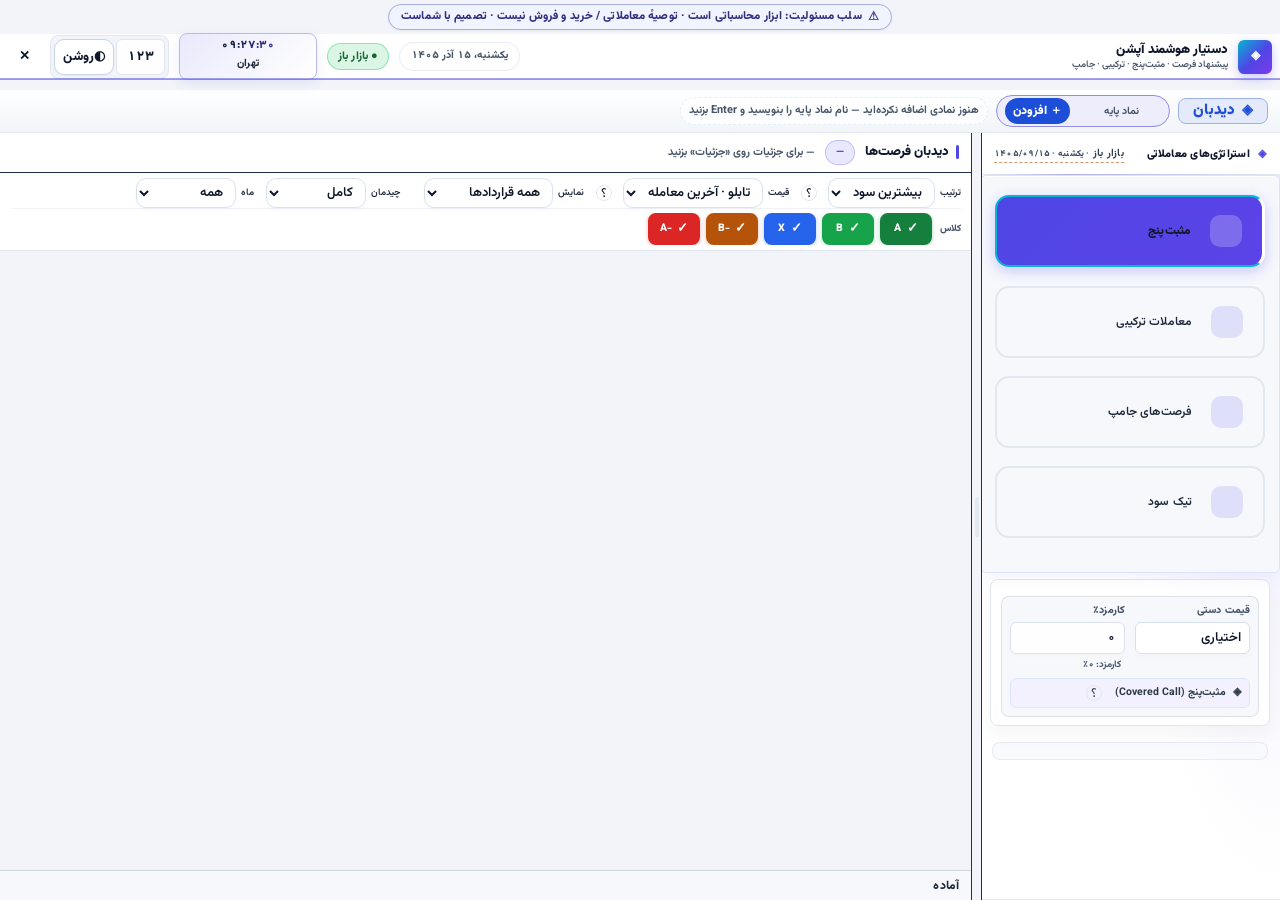
==== commit 59b82568: "Add files via upload" ====
--- a/index.html
+++ b/index.html
@@ -1,5 +1,5 @@
 <!doctype html>
-<html lang="fa" dir="rtl" class="tsext-pro" data-tsext-build="12d92899e02b" data-tsext-version="1.0.0">
+<html lang="fa" dir="rtl" class="tsext-pro" data-tsext-build="87fa75079916" data-tsext-version="1.1.0">
 <head>
 <meta charset="utf-8">
 <meta name="viewport" content="width=device-width, initial-scale=1, viewport-fit=cover, maximum-scale=1">
@@ -12,18 +12,19 @@
 <meta name="theme-color" content="#0d1520">
 <meta name="mobile-web-app-capable" content="yes">
 <meta name="apple-mobile-web-app-capable" content="yes">
-<script src="web-adapter.js?v=20261019h"></script>
-<link rel="stylesheet" href="fonts/vazirmatn.css?v=20261019h">
-<link rel="stylesheet" href="mobile.css?v=20261019h">
-<link rel="stylesheet" href="tsext.css?v=20261019h">
-<link rel="stylesheet" href="pro.css?v=20261019h">
+<script src="web-adapter.js?v=20261103a"></script>
+<link rel="stylesheet" href="fonts/vazirmatn.css?v=20261103a">
+<link rel="stylesheet" href="mobile.css?v=20261103a">
+<link rel="stylesheet" href="tsext.css?v=20261103a">
+<link rel="stylesheet" href="pro.css?v=20261103a">
+<link rel="stylesheet" href="theme-v2.css?v=20261103a">
 </head>
 <body class="tsext-pro">
-  <!-- موتور اصلی (بدون هیچ تغییری — همان content.js). بوت تنبل: boot.js فقط در کم‌کاری
-       content.js را تزریق می‌کند تا چیدمان اولیه صفحه (CSS) رندر شود و تجزیهٔ سنگین
-       در ابتدای لود بلوک نشود؛ محتوا/رفتار عیناً همان قبل است. -->
-  <script src="content.js?v=20261019h"></script>
-  <script src="mobile.js?v=20261019h"></script>
+  <!-- موتور اصلی (بدون هیچ تغییری — همان content.js افزونه). در نسخهٔ وب مستقیم بارگذاری می‌شود
+       (boot.js استفاده نمی‌شود). holidays.js فهرست تعطیلات را قبل از موتور می‌سازد (مثل panel.html افزونه). -->
+  <script src="holidays.js?v=20261103a"></script>
+  <script src="content.js?v=20261103a"></script>
+  <script src="mobile.js?v=20261103a"></script>
   <!-- override نهایی چیدمان/تب/وضعیت pro — استاتیک، نه تزریق‌شده توسط pro.js.
        باید بعد از تگ اسکریپت content.js بیاید تا در DOM از استایل پویای آن (06c-styles.js) جلوتر باشد
        و در کشمکش !important برنده شود؛ محتوا و رفتار عیناً همان چیزی است که قبلاً pro.js در runtime
--- a/tsext.css
+++ b/tsext.css
@@ -1 +1,271 @@
-@layer tsext-tokens,tsext-base,tsext-components,tsext-theme,tsext-patches,tsext-compact,tsext-pro;@layer tsext-tokens{:root{--tsext-r-xxs:2px;--tsext-r-xs:4px;--tsext-r-sm:6px;--tsext-r-md:8px;--tsext-r-lg:10px;--tsext-r-xl:12px;--tsext-r-pill:999px;--tsext-fs-xxs:9.5px;--tsext-fs-xs:10.5px;--tsext-fs-sm:11px;--tsext-fs-md:12px;--tsext-fs-base:13px;--tsext-fs-lg:14px;--tsext-fs-xl:15px;--tsext-fs-2xl:17px;--tsext-fs-3xl:20px;--tsext-fs-hero:28px}#tsext-host{--tsext-r-xxs: 2px;--tsext-r-xs: 4px;--tsext-r-xl: 12px;--tsext-r-pill: 999px;--tsext-fs-base: 13px;--tsext-fs-md: 12px;--tsext-fs-sm: 11px;--tsext-fs-xs: 10.5px;--tsext-fs-xxs: 9.5px;--tsext-fs-lg: 14px;--tsext-fs-xl: 15px;--tsext-fs-2xl: 17px;--tsext-fs-3xl: 20px;--tsext-fs-hero: 28px;--tsext-col-class: 38px;--tsext-col-name: 260px;--tsext-col-strike: 64px;--tsext-col-days: 44px;--tsext-col-date: 92px;--tsext-col-risk: 110px;--tsext-col-profit: 96px;--tsext-col-actions: 92px;--tsext-grid-gap: 6px;--tsext-grid-cols: 4px var(--tsext-col-class) minmax(200px, var(--tsext-col-name)) minmax(50px, var(--tsext-col-strike)) minmax(36px, var(--tsext-col-days)) minmax(78px, var(--tsext-col-date)) minmax(85px, var(--tsext-col-risk)) minmax(72px, var(--tsext-col-profit)) var(--tsext-col-actions);--tsext-grid-cols-narrow: 4px 28px minmax(0,1.3fr) minmax(40px,.7fr) minmax(32px,.45fr) minmax(48px,.75fr) 78px 50px;position:fixed;display:flex;flex-direction:column;overflow:visible;border-radius:var(--tsext-r-lg);font-size:var(--tsext-fs-base);line-height:1.5;font-family:Vazirmatn,Segoe UI,Tahoma,Arial,sans-serif;color:var(--tsext-fg);box-shadow:var(--tsext-shadow);resize:none;min-width:420px;min-height:360px;z-index:2147483647;transition:none;letter-spacing:.01em;--tsext-soft-shadow: 0 10px 30px rgba(15,23,42,.1),0 2px 8px rgba(15,23,42,.06);--tsext-float-shadow: 0 18px 48px rgba(15,23,42,.18),0 5px 16px rgba(15,23,42,.08);--tsext-bg: #f5f7fb;--tsext-panel: #ffffff;--tsext-panel2: #f7f8ff;--tsext-fg: #334155;--tsext-bright: #0f172a;--tsext-muted: #5b6b80;--tsext-border: #dbe3ef;--tsext-input: #ffffff;--tsext-accent: #4f46e5;--tsext-green: #047857;--tsext-red: #ef4444;--tsext-orange: #b45309;--tsext-sw-a: #047857;--tsext-sw-b: #4d7c0f;--tsext-sw-x: #0e7490;--tsext-sw-mb: #b45309;--tsext-sw-ma: #f43f5e;--tsext-r-sm: 10px;--tsext-r-md: 15px;--tsext-r-lg: 20px;--tsext-shadow: 0 24px 70px rgba(15,23,42,.16),0 8px 28px rgba(79,70,229,.08),0 0 0 1px rgba(148,163,184,.18);background:radial-gradient(110% 32% at 0% 0%,rgba(99,102,241,.12),transparent 52%),radial-gradient(85% 28% at 100% 0%,rgba(6,182,212,.1),transparent 50%),var(--tsext-bg);border:1px solid var(--tsext-border);--tsext-surface: color-mix(in srgb,var(--tsext-panel) 94%,var(--tsext-bg));--tsext-surface2: color-mix(in srgb,var(--tsext-panel2) 88%,var(--tsext-bg));--tsext-line: color-mix(in srgb,var(--tsext-border) 78%,transparent);--tsext-soft: color-mix(in srgb,var(--tsext-accent) 8%,var(--tsext-panel));--tsext-shadow-soft: 0 5px 18px color-mix(in srgb,#000 10%,transparent);font-weight:600;--tsext-ease: cubic-bezier(.22,.68,0,1.1);--tsext-ease-out: cubic-bezier(.16,1,.3,1);font-family:Vazirmatn,Segoe UI,Tahoma,Arial,sans-serif!important}}@layer tsext-base{#tsext-host{box-sizing:border-box;font-family:Vazirmatn,Tahoma,Arial,sans-serif}#tsext-host *,#tsext-host *:before,#tsext-host *:after{box-sizing:border-box}}@layer tsext-components{.tsext-stale-banner{padding:7px 12px;font-size:var(--tsext-fs-xs)!important;font-weight:800!important;color:#92400e!important;background:color-mix(in srgb,#fef3c7 92%,transparent)!important;border-bottom:1px solid color-mix(in srgb,#f59e0b 45%,transparent)!important;flex-shrink:0;text-align:center}#tsext-host select.tsext-select.tsext-select-open,#tsext-host select.tsext-select[size]:not([size="1"]){position:relative;z-index:200;height:auto;max-height:320px;overflow-y:scroll;overflow-x:hidden;overscroll-behavior:contain!important;background:var(--tsext-panel)!important;color:var(--tsext-fg)!important;border:1px solid var(--tsext-accent)!important;box-shadow:0 12px 32px #00000047!important;direction:rtl!important;scrollbar-width:thin!important}#tsext-host select.tsext-select.tsext-select-open::-webkit-scrollbar,#tsext-host select.tsext-select[size]:not([size="1"])::-webkit-scrollbar{width:8px}#tsext-host select.tsext-select.tsext-select-open::-webkit-scrollbar-thumb,#tsext-host select.tsext-select[size]:not([size="1"])::-webkit-scrollbar-thumb{background:color-mix(in srgb,var(--tsext-muted) 70%,transparent)!important;border-radius:6px}#tsext-host select.tsext-select.tsext-select-open option,#tsext-host select.tsext-select[size]:not([size="1"]) option{padding:7px 10px;white-space:normal;line-height:1.45!important}.tsext-select-panel{background:var(--tsext-panel, #fff)!important;color:var(--tsext-fg, #334155)!important;border:1px solid var(--tsext-accent, #4f46e5)!important;border-radius:10px;box-shadow:0 14px 36px #00000047!important;padding:4px 0;font-family:Vazirmatn,Tahoma,Arial,sans-serif!important;font-size:12px!important;font-weight:700!important;direction:rtl!important;text-align:right;overscroll-behavior:contain!important;scrollbar-width:thin!important}.tsext-select-panel::-webkit-scrollbar{width:8px}.tsext-select-panel::-webkit-scrollbar-thumb{background:color-mix(in srgb,var(--tsext-muted, #64748b) 65%,transparent)!important;border-radius:6px}.tsext-select-item{padding:8px 12px;cursor:pointer!important;line-height:1.45!important;white-space:normal;word-break:break-word!important}.tsext-select-item:hover{background:color-mix(in srgb,var(--tsext-accent, #4f46e5) 14%,transparent)!important;color:var(--tsext-bright, #0f172a)!important}.tsext-select-item.is-selected{background:color-mix(in srgb,var(--tsext-accent, #4f46e5) 18%,transparent)!important;color:var(--tsext-accent, #4f46e5)!important;font-weight:900!important}.tsext-select-item.is-placeholder,.tsext-select-item.is-disabled{color:var(--tsext-muted, #64748b)!important;cursor:default!important;font-weight:600!important}.tsext-select-item.is-placeholder:hover,.tsext-select-item.is-disabled:hover{background:transparent!important}#tsext-host select.tsext-select.tsext-select-open{border-color:var(--tsext-accent)!important;box-shadow:0 0 0 2px color-mix(in srgb,var(--tsext-accent) 22%,transparent)!important}#tsext-host.tsext-select-expanded #tsext-head,#tsext-host.tsext-select-expanded .tsext-strategy-panel,#tsext-host.tsext-select-expanded .tsext-strategy-panel .tsext-row{overflow:visible}#tsext-tabs.tsext-tabs,#tsext-host #tsext-tabs{display:flex;flex-direction:column;flex-wrap:nowrap;gap:0;width:100%;grid-template-columns:none;padding:16px 12px 20px}#tsext-tabs .tsext-tab{width:100%;flex:0 0 auto;text-align:right;justify-content:flex-start;white-space:normal;min-height:64px;padding:18px;margin:0 0 18px;border-radius:14px;font-size:14px!important;font-weight:900!important}#tsext-tabs .tsext-tab:last-child{margin-bottom:6px}.tsext-resize-handle{position:absolute;z-index:2147483647;pointer-events:auto}.tsext-resize-e{top:0;right:-3px;width:10px;height:100%;cursor:ew-resize}.tsext-resize-w{top:0;left:-3px;width:10px;height:100%;cursor:ew-resize}.tsext-resize-s{left:0;bottom:-3px;height:10px;width:100%;cursor:ns-resize}.tsext-resize-n{left:0;top:-3px;height:10px;width:100%;cursor:ns-resize}.tsext-resize-se{right:-3px;bottom:-3px;width:18px;height:18px;cursor:nwse-resize}.tsext-resize-sw{left:-3px;bottom:-3px;width:18px;height:18px;cursor:nesw-resize}.tsext-resize-ne{right:-3px;top:-3px;width:18px;height:18px;cursor:nesw-resize}.tsext-resize-nw{left:-3px;top:-3px;width:18px;height:18px;cursor:nwse-resize}.tsext-resize-e:hover,.tsext-resize-w:hover,.tsext-resize-s:hover,.tsext-resize-n:hover{background:color-mix(in srgb,var(--tsext-accent) 30%,transparent)}.tsext-resize-se:after,.tsext-resize-sw:after,.tsext-resize-ne:after,.tsext-resize-nw:after{content:"";position:absolute;width:8px;height:8px;opacity:.55;pointer-events:none;background-image:repeating-linear-gradient(135deg,var(--tsext-muted) 0 1.4px,transparent 1.4px 3.6px)}.tsext-resize-se:after{right:4px;bottom:4px}.tsext-resize-sw:after{left:4px;bottom:4px;background-image:repeating-linear-gradient(45deg,var(--tsext-muted) 0 1.4px,transparent 1.4px 3.6px)}.tsext-resize-ne:after{right:4px;top:4px;background-image:repeating-linear-gradient(45deg,var(--tsext-muted) 0 1.4px,transparent 1.4px 3.6px)}.tsext-resize-nw:after{left:4px;top:4px}.tsext-resize-se:hover:after,.tsext-resize-sw:hover:after,.tsext-resize-ne:hover:after,.tsext-resize-nw:hover:after{opacity:.9}#tsext-host.tsext-ui-interacting *,#tsext-host.tsext-ui-interacting *:before,#tsext-host.tsext-ui-interacting *:after{animation-play-state:paused!important;transition:none!important}#tsext-host.tsext-ui-interacting{will-change:left,top,width,height;contain:layout style}#tsext-host.tsext-ui-interacting #tsext-obpanel{will-change:left,top,width,height}#tsext-host.tsext-ui-interacting .tsext-bar:hover{transform:none}#tsext-host.tsext-ui-interacting #tsext-list-body{pointer-events:none}body.tsext-col-resizing #tsext-host,body.tsext-col-resizing #tsext-host *{transition:none!important}#tsext-host *,#tsext-host *:before,#tsext-host *:after{box-sizing:border-box}#tsext-host ::-webkit-scrollbar{width:9px;height:9px}#tsext-host ::-webkit-scrollbar-thumb{background:var(--tsext-border);border-radius:var(--tsext-r-sm);border:2px solid transparent;background-clip:padding-box}#tsext-host ::-webkit-scrollbar-thumb:hover{background:color-mix(in srgb,var(--tsext-muted) 55%,var(--tsext-border));background-clip:padding-box}#tsext-host ::-webkit-scrollbar-track{background:transparent}#tsext-host :focus-visible{outline:none;box-shadow:0 0 0 2px var(--tsext-bg),0 0 0 4px color-mix(in srgb,var(--tsext-accent) 70%,transparent)!important;border-radius:var(--tsext-r-sm)}.tsext-btn.tsext-close{color:var(--tsext-red);margin-inline-start:3px}.tsext-input::placeholder{color:var(--tsext-muted);font-weight:600;opacity:.8}select.tsext-input{cursor:pointer}select.tsext-input option{background:var(--tsext-panel);color:var(--tsext-fg)}.tsext-num{width:56px;text-align:center}.tsext-select{flex:1}.tsext-field.tsext-field-hidden{display:none}.tsext-mini.tsext-mini-wrap{white-space:normal;overflow:visible;text-overflow:clip}#tsext-list-hdr:empty{border-bottom:none;padding-bottom:0}.tsext-stale-banner{padding:6px 12px;font-size:var(--tsext-fs-xs);font-weight:800;color:#92400e;background:color-mix(in srgb,#fef3c7 90%,transparent);border-bottom:1px solid color-mix(in srgb,#f59e0b 40%,transparent);flex-shrink:0;text-align:center}.tsext-health-banner{display:flex;align-items:center;gap:8px;padding:6px 10px;font-size:var(--tsext-fs-xs);font-weight:800;line-height:1.6;color:#7f1d1d;background:color-mix(in srgb,#fee2e2 92%,transparent);border-bottom:1px solid color-mix(in srgb,#ef4444 45%,transparent);flex-shrink:0}.tsext-health-banner .tsext-health-txt{flex:1 1 auto}.tsext-health-banner .tsext-health-x{flex:0 0 auto;min-width:24px;padding:0 6px}.tsext-health-banner.is-collapsed{line-height:1.45}.tsext-health-banner.is-collapsed .tsext-health-detail{display:none}#tsext-backup-menu{position:fixed;z-index:2147483647;min-width:230px;max-width:300px;padding:6px;border-radius:10px;background:var(--tsext-panel);color:var(--tsext-fg);border:1px solid var(--tsext-border);box-shadow:0 10px 30px #00000040;font-family:inherit}#tsext-backup-menu .tsext-backup-item{display:block;width:100%;text-align:right;padding:8px 10px;border:0;border-radius:8px;background:transparent;color:var(--tsext-bright);font:inherit;font-size:var(--tsext-fs-sm);font-weight:800;cursor:pointer}#tsext-backup-menu .tsext-backup-item:hover{background:color-mix(in srgb,var(--tsext-accent) 14%,transparent)}#tsext-backup-menu .tsext-backup-note{padding:6px 10px 4px;font-size:var(--tsext-fs-xs);color:var(--tsext-muted);line-height:1.7;border-top:1px dashed var(--tsext-border);margin-top:4px}#tsext-backup-menu .tsext-backup-file{position:absolute;width:1px;height:1px;opacity:0;pointer-events:none}.tsext-diag-errs{margin-top:6px;border-top:1px dashed var(--tsext-border);padding-top:4px;max-height:160px;overflow:auto}.tsext-diag-errs-h{font-weight:900;color:var(--tsext-muted);margin-bottom:2px}.tsext-diag-err{display:grid;grid-template-columns:auto auto 1fr;gap:6px;align-items:baseline;padding:1px 0;font-size:var(--tsext-fs-xs);line-height:1.6}.tsext-diag-err.is-quiet{opacity:.7}.tsext-diag-err-t{direction:ltr;font-variant-numeric:tabular-nums;color:var(--tsext-muted)}.tsext-diag-err-c{color:var(--tsext-orange);font-weight:800;direction:ltr}.tsext-diag-err-m{color:var(--tsext-fg);overflow:hidden;text-overflow:ellipsis;white-space:nowrap}.tsext-list-summary{margin:4px 8px 6px;padding:5px 10px;border-radius:8px;font-size:var(--tsext-fs-xs);font-weight:800;text-align:center;color:var(--tsext-bright);background:color-mix(in srgb,var(--tsext-accent) 10%,var(--tsext-panel2));border:1px solid color-mix(in srgb,var(--tsext-accent) 28%,var(--tsext-border))}.tsext-rangebar{padding:6px 12px 3px;direction:ltr;user-select:none;position:relative;background:var(--tsext-panel);border-bottom:1px solid color-mix(in srgb,var(--tsext-border) 70%,transparent);container-type:inline-size}@container (max-width: 236px){.tsext-rangebar-caption .rb-cap-time{display:none}}.tsext-rangebar-labels{position:relative;height:15px;margin-bottom:9px;font-size:var(--tsext-fs-xxs);font-weight:700;line-height:15px;color:var(--tsext-muted);font-variant-numeric:tabular-nums;white-space:nowrap}.tsext-rangebar-labels .rb-lo{position:absolute;left:0;top:0}.tsext-rangebar-labels .rb-hi{position:absolute;right:0;top:0}.tsext-rangebar-labels .rb-ref{position:absolute;top:0;transform:translate(-50%);color:var(--tsext-muted)}.tsext-rangebar.is-synthetic .rb-lo,.tsext-rangebar.is-synthetic .rb-hi{opacity:.6;font-style:italic}.tsext-rangebar.is-option .rb-lo:after{content:" (\2212\6f1\6f0\6f0\66a)";font-weight:600;opacity:.7}.tsext-rangebar.is-option .rb-hi:before{content:"(+\6f1\6f0\6f0\66a) ";font-weight:600;opacity:.7}.tsext-rangebar .rb-last.rb-over,.tsext-rangebar .rb-close.rb-over{opacity:.55}.tsext-rangebar-track .rb-base{position:absolute;left:0;right:0;top:11.5px;height:1px;border-radius:999px;z-index:0;background:color-mix(in srgb,var(--tsext-border) 80%,var(--tsext-muted))}.tsext-rangebar-track .rb-wick{position:absolute;left:0;top:11.5px;height:1px;border-radius:999px;z-index:1;width:0;background:var(--tsext-green);transition:none}.tsext-rangebar-track .rb-tick{position:absolute;top:6px;width:1px;height:12px;margin-left:-.5px;z-index:2;background:color-mix(in srgb,var(--tsext-muted) 70%,var(--tsext-border));border-radius:1px;transition:none}.tsext-rangebar-track .rb-band{position:absolute;top:8px;height:8px;border-radius:999px;z-index:3;min-width:3px;background:var(--tsext-green);transition:none;box-shadow:0 1px 2px color-mix(in srgb,var(--tsext-fg) 10%,transparent)}.tsext-rangebar.is-down .rb-wick,.tsext-rangebar.is-down .rb-band{background:var(--tsext-red)}.tsext-rangebar.no-trade .rb-band{background:color-mix(in srgb,var(--tsext-muted) 45%,var(--tsext-border));box-shadow:none;height:4px;top:10px}.tsext-rangebar-track .rb-last{position:absolute;top:0;width:0;height:0;margin-left:-5px;z-index:5;border-left:5px solid transparent;border-right:5px solid transparent;border-top:7px solid var(--tsext-bright);transition:none;filter:drop-shadow(0 1px 1px color-mix(in srgb,var(--tsext-fg) 25%,transparent))}.tsext-rangebar-track .rb-close{position:absolute;top:17px;width:0;height:0;margin-left:-4px;z-index:4;border-left:4px solid transparent;border-right:4px solid transparent;border-bottom:6px solid color-mix(in srgb,var(--tsext-muted) 80%,var(--tsext-fg));transition:none}.tsext-rangebar .rb-hidden{display:none}#tsext-diag{position:fixed;left:12px;bottom:12px;z-index:2147483647;width:340px;max-width:calc(100vw - 24px);max-height:70vh;overflow:auto;background:var(--tsext-panel);color:var(--tsext-fg);border:1px solid var(--tsext-border);border-radius:var(--tsext-r-md);box-shadow:var(--tsext-shadow);padding:8px 10px 10px;font-size:var(--tsext-fs-xxs);font-weight:600;font-variant-numeric:tabular-nums}#tsext-diag .tsext-diag-head{display:flex;align-items:center;justify-content:space-between;gap:8px;margin-bottom:6px;font-weight:800;color:var(--tsext-bright)}#tsext-diag .tsext-diag-btns{display:inline-flex;gap:4px}#tsext-diag .tsext-diag-btns .tsext-btn{padding:0 7px;line-height:1.7;font-size:var(--tsext-fs-xxs)}#tsext-diag .tsext-diag-row{display:flex;justify-content:space-between;gap:10px;padding:3px 0;border-top:1px solid color-mix(in srgb,var(--tsext-border) 55%,transparent)}#tsext-diag .tsext-diag-row span{color:var(--tsext-muted);white-space:nowrap}#tsext-diag .tsext-diag-row b{color:var(--tsext-bright);font-weight:700;text-align:left;word-break:break-word}.tsext-ob-skel{padding:0 0 6px}.tsext-ob-skel .tsext-skel-cell,.tsext-ob-skel .tsext-skel-line{display:inline-block;height:9px;border-radius:999px;background:linear-gradient(90deg,color-mix(in srgb,var(--tsext-border) 55%,transparent) 25%,color-mix(in srgb,var(--tsext-border) 20%,transparent),color-mix(in srgb,var(--tsext-border) 55%,transparent) 75%);background-size:200% 100%;animation:tsextSkel 1.3s ease-in-out infinite}.tsext-ob-skel .tsext-skel-bar{display:flex;align-items:center;gap:10px;padding:10px 12px 8px}.tsext-ob-skel .tsext-skel-line{flex:1;height:2px}.tsext-ob-skel .tsext-skel-head{display:flex;gap:6px;padding:4px 8px 8px}.tsext-ob-skel .tsext-skel-head .tsext-skel-cell{flex:1;height:22px;border-radius:var(--tsext-r-sm)}.tsext-ob-skel .tsext-skel-row{display:flex;gap:8px;padding:6px 10px;border-top:1px solid color-mix(in srgb,var(--tsext-border) 45%,transparent)}.tsext-ob-skel .tsext-skel-row .tsext-skel-cell{flex:1}.tsext-ob-skel .w1{max-width:28px}.tsext-ob-skel .w2{max-width:54px}.tsext-ob-skel .w3{max-width:46px}.tsext-ob-skel .w4{width:36px}@keyframes tsextSkel{0%{background-position:200% 0}to{background-position:-200% 0}}@media (prefers-reduced-motion:reduce){.tsext-ob-skel .tsext-skel-cell,.tsext-ob-skel .tsext-skel-line{animation:none}}.tsext-rangebar-track{position:relative;height:24px;overflow:visible;cursor:crosshair}.tsext-rangebar-track .rb-hover-line{display:none;position:absolute;top:1px;bottom:1px;width:1px;margin-left:-.5px;z-index:6;pointer-events:none;background:color-mix(in srgb,var(--tsext-fg) 45%,transparent)}.tsext-rangebar-track .rb-hover{display:none;position:absolute;top:-25px;z-index:7;pointer-events:none;white-space:nowrap;padding:2px 7px;border-radius:6px;font-size:var(--tsext-fs-xxs);font-weight:800;line-height:1.45;font-variant-numeric:tabular-nums;color:var(--tsext-bright);background:var(--tsext-panel);border:1px solid var(--tsext-border);box-shadow:0 2px 6px color-mix(in srgb,var(--tsext-fg) 15%,transparent)}.tsext-rangebar-track.is-hover .rb-hover-line,.tsext-rangebar-track.is-hover .rb-hover{display:block}.tsext-rangebar-track .rb-hover .rb-hover-p{color:var(--tsext-bright)}.tsext-rangebar-track .rb-hover .rb-hover-pct{margin-left:5px;color:var(--tsext-muted)}.tsext-rangebar-track .rb-hover.is-pos .rb-hover-pct{color:var(--tsext-green)}.tsext-rangebar-track .rb-hover.is-neg .rb-hover-pct{color:var(--tsext-red)}.tsext-rangebar-caption{display:flex;flex-wrap:wrap;justify-content:space-between;gap:2px 8px;margin-top:1px;font-size:var(--tsext-fs-xxs);font-weight:700;color:var(--tsext-muted);font-variant-numeric:tabular-nums;white-space:nowrap}.tsext-rangebar-caption .rb-cap-status-row{flex:1 0 100%;text-align:center;line-height:1.2}.tsext-rangebar-caption .rb-cap-last{color:var(--tsext-bright);font-weight:800}.tsext-ob-status-tag{display:inline-block;margin-inline-start:6px;padding:0 7px;border-radius:999px;font-size:var(--tsext-fs-xxs);font-weight:800;line-height:1.7;vertical-align:middle;color:var(--tsext-orange);background:color-mix(in srgb,var(--tsext-orange) 14%,transparent);border:1px solid color-mix(in srgb,var(--tsext-orange) 45%,transparent)}.tsext-rangebar-caption .rb-cap-time{color:var(--tsext-muted);font-weight:600;margin-inline-start:5px;opacity:.85;font-variant-numeric:tabular-nums}.tsext-rangebar-caption .rb-cap-status{display:inline-block;padding:0 8px;border-radius:999px;line-height:1.6;font-weight:800;color:var(--tsext-orange);background:color-mix(in srgb,var(--tsext-orange) 14%,transparent);border:1px solid color-mix(in srgb,var(--tsext-orange) 45%,transparent)}.tsext-rangebar.chg-up .rb-cap-chg{color:var(--tsext-green)}.tsext-rangebar.chg-down .rb-cap-chg{color:var(--tsext-red)}#tsext-host[data-tsext-rangebar-caption="0"] .tsext-rangebar-caption{display:none}#tsext-host.tsext-with-ob{overflow:visible}#tsext-host.tsext-with-ob #tsext-obpanel{display:flex}.tsext-obpanel-head:active{cursor:grabbing}.tsext-obpanel-head>span,#tsext-obpanel-title{font-size:var(--tsext-fs-base);font-weight:800;color:var(--tsext-bright);overflow:hidden;min-width:0;flex:1;line-height:1.45}#tsext-obpanel-body.tsext-ob-split{display:grid;grid-template-columns:minmax(220px,1.05fr) minmax(220px,1fr);grid-template-rows:1fr;gap:0}#tsext-obpanel-body.tsext-ob-split.tsext-ob-solo{grid-template-columns:1fr}#tsext-ob-calc{min-height:0;overflow-y:auto;overflow-x:hidden;padding:10px 12px 12px;border-left:1px solid var(--tsext-border);overscroll-behavior:contain}#tsext-ob-books{min-height:0;overflow-y:auto;overflow-x:hidden;padding:8px 10px 10px;display:flex;flex-direction:column;gap:8px;overscroll-behavior:contain;background:color-mix(in srgb,var(--tsext-panel2) 55%,var(--tsext-panel))}#tsext-obpanel-body.tsext-ob-solo #tsext-ob-calc{border-left:none}#tsext-obpanel-body.tsext-ob-solo #tsext-ob-books{display:none}#tsext-ob-calc .tsext-grid{grid-template-columns:1fr;gap:3px 0}#tsext-ob-calc .tsext-cell{padding:5px 0;gap:2px;flex-direction:column;align-items:stretch}#tsext-ob-calc .tsext-cell .lbl{font-size:var(--tsext-fs-xs);font-weight:600;white-space:normal;overflow:visible;text-overflow:unset}#tsext-ob-calc .tsext-cell .val{font-size:var(--tsext-fs-xs);font-weight:600;font-variant-numeric:tabular-nums;white-space:normal;word-break:break-word;line-height:1.45}#tsext-ob-calc .tsext-hero{margin:0 0 8px;gap:0;grid-template-columns:1fr}#tsext-ob-calc .tsext-hero-card,#tsext-ob-calc .tsext-hero-card.main{padding:14px 12px 15px;border-radius:var(--tsext-r-md);min-width:0}#tsext-ob-calc .tsext-hero-card .h-lbl{font-size:var(--tsext-fs-md)!important;margin-bottom:6px;color:#64748b!important;font-weight:800!important}#tsext-ob-calc .tsext-hero-card .h-val{font-size:var(--tsext-fs-lg)!important;font-weight:700!important;color:#0f172a!important;line-height:1.15!important;letter-spacing:-.02em!important}#tsext-ob-calc .tsext-hero-card.pos .h-val,#tsext-ob-calc .tsext-hero-card.main.pos .h-val{color:#047857!important}#tsext-ob-calc .tsext-hero-card.neg .h-val,#tsext-ob-calc .tsext-hero-card.main.neg .h-val{color:#b91c1c!important}#tsext-ob-calc .tsext-sec{margin-top:6px;padding-top:5px;font-size:var(--tsext-fs-xxs);letter-spacing:.04em}#tsext-ob-calc .tsext-verdict{font-size:var(--tsext-fs-xs);padding:5px 8px;margin:4px 0}#tsext-ob-calc .tsext-price-basis{font-size:var(--tsext-fs-xxs);margin:4px 0 2px;opacity:.85}#tsext-ob-books .tsext-ob-slot{flex:0 0 auto;min-height:0;border:1px solid var(--tsext-border);border-radius:var(--tsext-r-md);background:var(--tsext-panel);overflow:hidden}#tsext-ob-books .tsext-ob-table th,#tsext-ob-books .tsext-ob-table td{font-size:var(--tsext-fs-xs)!important;font-weight:600!important;font-family:inherit!important;font-variant-numeric:tabular-nums!important;padding:3px 4px}#tsext-ob-books .tsext-ob-table .px-ask,#tsext-ob-books .tsext-ob-table .px-bid{font-size:var(--tsext-fs-xs)!important;font-weight:600!important;font-family:inherit!important}#tsext-ob-books .tsext-ob-empty,#tsext-ob-books .tsext-ob-loading{font-size:var(--tsext-fs-sm);padding:10px 8px;color:var(--tsext-muted);text-align:center}#tsext-ob-books.tsext-ob-books-1 .tsext-ob-slot{flex:1 1 auto}@media (max-width: 900px){#tsext-obpanel-body.tsext-ob-split{grid-template-columns:1fr;grid-template-rows:minmax(180px,.42fr) minmax(200px,.58fr)}#tsext-ob-calc{border-left:none;border-bottom:1px solid var(--tsext-border)}}.tsext-bar-obbtn:hover{color:var(--tsext-accent);border-color:var(--tsext-accent);background:color-mix(in srgb,var(--tsext-accent) 10%,transparent)}.tsext-bar.active-ob>.tsext-bar-main{padding-top:26px}.tsext-obpanel-head .tsext-btn{flex-shrink:0;cursor:pointer}#tsext-obpanel-title{font-size:var(--tsext-fs-base)!important;font-weight:800!important;color:var(--tsext-bright)!important}.tsext-ob-active-tag{display:inline-block;margin-inline-start:6px;font-size:var(--tsext-fs-xxs);font-weight:900;color:#fff;background:var(--tsext-accent);border-radius:var(--tsext-r-xs);padding:1px 8px;vertical-align:middle}.tsext-hdr b{color:var(--tsext-bright);font-weight:800}.tsext-bar-delta{font-size:var(--tsext-fs-xxs);font-weight:900;margin-inline-start:3px;vertical-align:middle}.tsext-bar-delta.up{color:var(--tsext-green)}.tsext-bar-delta.down{color:var(--tsext-red)}.tsext-market-open{color:var(--tsext-green);font-weight:900}.tsext-market-open:before{content:"";display:inline-block;width:7px;height:7px;border-radius:50%;background:var(--tsext-green);margin-inline-end:6px;vertical-align:middle;box-shadow:0 0 color-mix(in srgb,var(--tsext-green) 60%,transparent);animation:tsextLiveDot 1.6s ease-out infinite}.tsext-market-closed{color:var(--tsext-orange);font-weight:900}.tsext-market-closed small{font-weight:700;opacity:.8;font-size:.9em}.tsext-market-click{cursor:pointer;border-bottom:1px dashed color-mix(in srgb,var(--tsext-orange) 60%,transparent)}.tsext-market-pre{color:var(--tsext-accent);font-weight:900}.tsext-market-pre:before{content:"";display:inline-block;width:7px;height:7px;border-radius:50%;background:var(--tsext-accent);margin-inline-end:6px;vertical-align:middle;animation:tsextLiveDot 2.2s ease-out infinite}.tsext-market-closed:before{content:"";display:inline-block;width:7px;height:7px;border-radius:50%;background:var(--tsext-orange);margin-inline-end:6px;vertical-align:middle;opacity:.85}@keyframes tsextLogoGlow{0%,to{box-shadow:0 2px 6px color-mix(in srgb,var(--tsext-accent) 40%,transparent);background-position:0% 50%}50%{box-shadow:0 2px 14px color-mix(in srgb,var(--tsext-accent) 72%,transparent);background-position:100% 50%}}@keyframes tsextHeadShine{0%{background-position:200% 0}to{background-position:-200% 0}}@media (prefers-reduced-motion:reduce){.tsext-logo,.tsext-market-open:before,#tsext-head:before{animation:none!important}}.tsext-warn{color:var(--tsext-orange);font-weight:700}.tsext-warn-unified{display:inline-block;margin-inline-start:4px;padding:1px 7px;border-radius:999px;font-size:var(--tsext-fs-xxs);font-weight:800;white-space:nowrap;vertical-align:middle}.tsext-warn-unified.tsext-warn-mid{color:var(--tsext-orange);background:color-mix(in srgb,var(--tsext-orange) 14%,transparent);border:1px solid color-mix(in srgb,var(--tsext-orange) 30%,transparent)}.tsext-warn-unified.tsext-warn-high{color:var(--tsext-red);background:color-mix(in srgb,var(--tsext-red) 14%,transparent);border:1px solid color-mix(in srgb,var(--tsext-red) 32%,transparent)}.tsext-empty-fav{display:flex;flex-direction:column;align-items:center;gap:8px;padding:32px 16px}.tsext-empty-fav .tsext-empty-title{font-size:var(--tsext-fs-lg);font-weight:800;color:var(--tsext-bright)}.tsext-empty-fav .tsext-empty-sub{font-size:var(--tsext-fs-sm);color:var(--tsext-muted);max-width:320px;line-height:1.7}.tsext-fav-showall{margin-top:6px;padding:7px 16px;font-weight:800!important;background:color-mix(in srgb,#f59e0b 18%,var(--tsext-panel))!important;border:1px solid color-mix(in srgb,#f59e0b 45%,var(--tsext-border))!important;color:#b45309!important;border-radius:8px;cursor:pointer;font-family:inherit}.tsext-fav-showall:hover{background:color-mix(in srgb,#f59e0b 28%,var(--tsext-panel))!important}.tsext-bar.tsext-plvl-hi .tsext-bar-strip-profit{background:var(--tsext-green)}.tsext-bar.tsext-plvl-mid .tsext-bar-strip-profit{background:var(--tsext-orange)}.tsext-bar.tsext-plvl-lo .tsext-bar-strip-profit{background:color-mix(in srgb,var(--tsext-muted) 55%,transparent)}.tsext-bar.tsext-plvl-neg .tsext-bar-strip-profit{background:var(--tsext-red)}.tsext-bar-cell{font-size:var(--tsext-fs-md);font-weight:600;color:var(--tsext-fg);white-space:nowrap;overflow:hidden;text-overflow:ellipsis;font-variant-numeric:tabular-nums}#tsext-host .tsext-bar-main .tsext-bar-strike,#tsext-host .tsext-bar-cell.tsext-bar-strike{overflow:visible;text-overflow:clip!important;white-space:nowrap;font-variant-numeric:tabular-nums!important;letter-spacing:-.01em!important}.tsext-bar-date{color:var(--tsext-fg);text-align:center;font-size:var(--tsext-fs-sm);font-weight:700}.tsext-bar-cell.tsext-bar-profit{overflow:visible;text-overflow:clip!important;white-space:nowrap}.tsext-bar-profit.pos{color:var(--tsext-green);background:color-mix(in srgb,var(--tsext-green) 10%,transparent)}.tsext-bar-profit.neg{color:var(--tsext-red);background:color-mix(in srgb,var(--tsext-red) 10%,transparent)}.tsext-bar-caret{color:var(--tsext-muted);font-size:var(--tsext-fs-md);transition:transform .2s ease;opacity:.7}.tsext-bar.open .tsext-bar-caret{transform:rotate(180deg);color:var(--tsext-accent);opacity:1}.tsext-bar-name-text{min-width:0;overflow:hidden;text-overflow:ellipsis;white-space:nowrap}.tsext-bar-fav{background:color-mix(in srgb,#f59e0b 8%,transparent);border:1px solid color-mix(in srgb,#f59e0b 35%,var(--tsext-border));color:#d97706!important;width:22px;height:22px;min-width:22px;line-height:1;cursor:pointer;font-size:15px;font-weight:700;transition:color .15s,background .15s,border-color .15s,transform .12s,box-shadow .15s;font-family:inherit;flex-shrink:0;padding:0;display:inline-flex;align-items:center;justify-content:center;border-radius:6px;opacity:1}.tsext-bar-fav:hover{color:#f59e0b!important;background:color-mix(in srgb,#f59e0b 18%,transparent);border-color:#f59e0b;transform:scale(1.1)}.tsext-bar-fav.on{color:#fff!important;background:#f59e0b!important;border-color:#d97706!important;box-shadow:0 1px 4px color-mix(in srgb,#f59e0b 45%,transparent)}.tsext-bar-open{background:transparent;border:1px solid var(--tsext-border);color:var(--tsext-muted);border-radius:var(--tsext-r-sm);width:22px;height:22px;line-height:1;cursor:pointer;font-size:var(--tsext-fs-sm);transition:color .15s,border-color .15s,background .15s;font-family:inherit;flex-shrink:0}.tsext-bar-open:hover{color:var(--tsext-accent);border-color:var(--tsext-accent);background:color-mix(in srgb,var(--tsext-accent) 12%,transparent)}.tsext-bar-cmp{background:transparent;border:1px solid var(--tsext-border);color:var(--tsext-muted);border-radius:var(--tsext-r-sm);height:22px;padding:0 6px;cursor:pointer;font-size:var(--tsext-fs-xs);font-weight:700;font-family:inherit;flex-shrink:0;display:inline-flex;align-items:center;gap:3px;transition:color .15s,border-color .15s,background .15s}.tsext-bar-cmp:hover{color:var(--tsext-accent);border-color:var(--tsext-accent);background:color-mix(in srgb,var(--tsext-accent) 12%,transparent)}.tsext-bar-cmp .tsext-obbtn-lbl{font-size:var(--tsext-fs-xs)}.tsext-compare-wrap{display:grid;grid-template-columns:1fr 1fr;gap:10px;align-items:start}.tsext-compare-col{min-width:0;border:1px solid var(--tsext-border);border-radius:var(--tsext-r-md);padding:8px 8px 4px;background:color-mix(in srgb,var(--tsext-panel2) 80%,transparent)}.tsext-compare-h{font-size:var(--tsext-fs-sm);font-weight:800;color:var(--tsext-bright);margin-bottom:6px;padding-bottom:4px;border-bottom:1px solid var(--tsext-border)}.tsext-linkbtn{background:none;border:none;color:var(--tsext-accent);cursor:pointer;font:inherit;font-weight:700;padding:0;text-decoration:underline}.tsext-linkbtn:hover{filter:brightness(1.15)}@media (max-width:720px){.tsext-compare-wrap{grid-template-columns:1fr}#tsext-host .tsext-bar-cmp .tsext-obbtn-lbl{display:none}#tsext-obpanel{max-width:96vw}#tsext-ob-calc .tsext-cell .lbl{font-size:var(--tsext-fs-xs)}#tsext-ob-calc .tsext-cell .val{font-size:var(--tsext-fs-sm)}}.tsext-bar.open .tsext-bar-detail{max-height:900px;padding:10px 12px 12px;border-top:1px solid var(--tsext-border)}.tsext-bar-risk{font-size:var(--tsext-fs-xs);font-weight:700;color:var(--tsext-muted);white-space:nowrap;text-align:center;overflow:visible;text-overflow:clip;max-width:none}.tsext-liq-warn,.tsext-exer-warn{display:inline-flex;align-items:center;gap:3px;font-size:var(--tsext-fs-xxs);font-weight:700;padding:1px 5px;border-radius:var(--tsext-r-xs);line-height:1.25;margin-inline-start:3px;vertical-align:middle;white-space:nowrap}.tsext-liq-warn{background:color-mix(in srgb,#f59e0b 18%,transparent);color:#b45309;border:1px solid color-mix(in srgb,#f59e0b 35%,transparent)}.tsext-exer-warn{background:color-mix(in srgb,#ef4444 14%,transparent);color:#b91c1c;border:1px solid color-mix(in srgb,#ef4444 30%,transparent)}.tsext-bar-cell,.tsext-bar-profit,.tsext-bar-strike,.tsext-bar-days,.tsext-cell .val,.tsext-hero-card .h-val,.tsext-ob-table td{font-variant-numeric:tabular-nums}.tsext-arrow{color:var(--tsext-accent);font-weight:800;margin:0 2px}.tsext-chip{font-size:var(--tsext-fs-xxs);font-weight:600;border:1px solid color-mix(in srgb,var(--tsext-border) 80%,var(--tsext-muted));color:var(--tsext-muted);border-radius:var(--tsext-r-xs);padding:2px 8px;white-space:nowrap;background:transparent}.tsext-hero{grid-column:1 / -1;display:grid;grid-template-columns:1fr;gap:0;margin:2px 0 8px}.tsext-hero-card{background:color-mix(in srgb,var(--tsext-panel) 82%,var(--tsext-bg));border:1px solid var(--tsext-border);border-radius:var(--tsext-r-md);padding:14px 12px 15px;text-align:center;min-width:0}.tsext-hero-card .h-lbl{display:block;font-size:var(--tsext-fs-md);font-weight:800;color:var(--tsext-muted);margin-bottom:6px;letter-spacing:.02em}.tsext-hero-card .h-val{display:block;font-size:var(--tsext-fs-lg);font-weight:700;color:var(--tsext-bright);font-variant-numeric:tabular-nums;letter-spacing:0;line-height:1.3}.tsext-hero-card.pos .h-val{color:var(--tsext-green)}.tsext-hero-card.neg .h-val{color:var(--tsext-red)}.tsext-hero-card.main{border-color:color-mix(in srgb,var(--tsext-accent) 50%,var(--tsext-border));background:linear-gradient(180deg,color-mix(in srgb,var(--tsext-accent) 12%,var(--tsext-panel)),color-mix(in srgb,var(--tsext-panel) 92%,var(--tsext-bg)));box-shadow:0 4px 14px color-mix(in srgb,var(--tsext-accent) 12%,transparent)}.tsext-hero-card.main.pos{border-color:color-mix(in srgb,var(--tsext-green) 45%,var(--tsext-border));background:linear-gradient(180deg,color-mix(in srgb,var(--tsext-green) 14%,var(--tsext-panel)),color-mix(in srgb,var(--tsext-panel) 92%,var(--tsext-bg)));box-shadow:0 4px 14px color-mix(in srgb,var(--tsext-green) 12%,transparent)}.tsext-hero-card.main.neg{border-color:color-mix(in srgb,var(--tsext-red) 45%,var(--tsext-border));background:linear-gradient(180deg,color-mix(in srgb,var(--tsext-red) 12%,var(--tsext-panel)),color-mix(in srgb,var(--tsext-panel) 92%,var(--tsext-bg)));box-shadow:0 4px 14px color-mix(in srgb,var(--tsext-red) 10%,transparent)}.tsext-sec{grid-column:1 / -1;font-size:var(--tsext-fs-xxs);font-weight:800;color:var(--tsext-muted);letter-spacing:.03em;margin-top:8px;padding-top:7px;border-top:1px solid color-mix(in srgb,var(--tsext-border) 70%,transparent)}.tsext-verdict{grid-column:1 / -1;font-size:var(--tsext-fs-sm);font-weight:800;line-height:1.8;border-radius:var(--tsext-r-sm);padding:7px 10px;margin:2px 0 6px}.tsext-verdict.pos{color:var(--tsext-green);background:color-mix(in srgb,var(--tsext-green) 10%,transparent);border:1px solid color-mix(in srgb,var(--tsext-green) 35%,transparent)}.tsext-verdict.neg{color:var(--tsext-red);background:color-mix(in srgb,var(--tsext-red) 10%,transparent);border:1px solid color-mix(in srgb,var(--tsext-red) 35%,transparent)}.tsext-cell .val.pos{color:var(--tsext-green)}.tsext-cell .val.neg{color:var(--tsext-red)}.tsext-cell .val.warn{color:var(--tsext-orange)}.tsext-note{margin-top:5px;padding-top:5px;border-top:1px dashed color-mix(in srgb,var(--tsext-border) 80%,transparent);font-size:var(--tsext-fs-md);color:var(--tsext-fg);font-weight:600;line-height:1.8}.tsext-tag-live{font-size:var(--tsext-fs-xxs);font-weight:800;color:var(--tsext-green);border:1px solid color-mix(in srgb,var(--tsext-green) 55%,transparent);border-radius:var(--tsext-r-xs);padding:0 5px}.tsext-tag-close{font-size:var(--tsext-fs-xxs);font-weight:800;color:var(--tsext-orange);border:1px solid color-mix(in srgb,var(--tsext-orange) 55%,transparent);border-radius:var(--tsext-r-xs);padding:0 5px;white-space:normal}#tsext-host.tsext-mirror #tsext-obpanel-body .tsext-cell .val{text-align:right}#tsext-host.tsext-mirror #tsext-obpanel-body .tsext-ob,#tsext-host.tsext-mirror #tsext-obpanel-body .tsext-ob-table,#tsext-host.tsext-mirror #tsext-obpanel-body .tsext-ob-foot{direction:ltr!important;unicode-bidi:isolate}.tsext-autorow{display:flex;align-items:center;gap:6px}.tsext-check{display:flex;align-items:center;gap:4px;font-size:var(--tsext-fs-xs);font-weight:700;color:var(--tsext-muted);cursor:pointer;white-space:nowrap}.tsext-check input{accent-color:var(--tsext-accent);cursor:pointer}#tsext-updated{font-size:var(--tsext-fs-xxs);color:var(--tsext-muted);font-weight:600;margin-inline-start:auto;white-space:nowrap;display:inline-flex;align-items:center;gap:5px}#tsext-updated.tsext-live-hot{color:var(--tsext-green)!important;font-weight:800}#tsext-updated.tsext-live-warm{color:var(--tsext-green);opacity:.9}#tsext-updated.tsext-live-cold{color:var(--tsext-orange)!important}#tsext-updated.tsext-live-close{color:var(--tsext-muted)!important;font-weight:700}#tsext-updated.tsext-live-close .tsext-pulse-dot{background:var(--tsext-muted);animation:none;box-shadow:none}#tsext-updated.tsext-live-cold .tsext-pulse-dot{background:var(--tsext-orange);animation:none}.tsext-pulse-dot{width:7px;height:7px;border-radius:50%;background:var(--tsext-green);box-shadow:0 0 color-mix(in srgb,var(--tsext-green) 55%,transparent);animation:tsext-pulse 1.1s ease-out infinite;flex-shrink:0;display:inline-block}.tsext-pulse-dot.tsext-pulse-slow{animation-duration:2.2s;opacity:.75}@keyframes tsext-pulse{0%{box-shadow:0 0 color-mix(in srgb,var(--tsext-green) 55%,transparent);transform:scale(1)}70%{box-shadow:0 0 0 6px transparent;transform:scale(1.05)}to{box-shadow:0 0 0 0 transparent;transform:scale(1)}}#tsext-errbadge{cursor:pointer;font-size:var(--tsext-fs-xs);font-weight:800;color:var(--tsext-red);background:color-mix(in srgb,var(--tsext-red) 12%,transparent);border:1px solid color-mix(in srgb,var(--tsext-red) 40%,transparent);border-radius:var(--tsext-r-xs);padding:0 6px;white-space:nowrap;line-height:1.7}#tsext-errbadge:empty{display:none}#tsext-market-row{display:flex;align-items:center;gap:8px;flex-wrap:nowrap}#tsext-market-row #tsext-market-wrap{flex-shrink:0;margin-inline-end:4px;margin-inline-start:0}.tsext-ob-info{display:flex;flex-wrap:wrap;gap:6px 10px;align-items:center;padding:6px 10px;margin:0 0 6px;font-size:var(--tsext-fs-xs);font-weight:800;color:var(--tsext-bright);background:color-mix(in srgb,var(--tsext-accent) 8%,var(--tsext-panel2));border:1px solid color-mix(in srgb,var(--tsext-accent) 18%,var(--tsext-border));border-radius:var(--tsext-r-sm)}.tsext-ob-info span{white-space:nowrap}[id^=tsext-go-][disabled]{opacity:.6;cursor:default;transform:none}.tsext-legend .tsext-chip{cursor:pointer;user-select:none}.tsext-legend .tsext-chip.off{opacity:.35;text-decoration:line-through}.tsext-jamp-sub{display:none}.tsext-jamp-sub.active{display:block}.tsext-jamp-modes{width:100%}.tsext-jamp-modes .tsext-tab{flex:1;text-align:center}.tsext-ob,#tsext-obpanel-body .tsext-ob{margin-top:6px;border:1px solid var(--tsext-border);border-radius:var(--tsext-r-md);overflow-x:auto;overflow-y:hidden;font-size:var(--tsext-fs-sm);background:var(--tsext-panel2);box-shadow:0 1px 3px #0003;direction:ltr!important;unicode-bidi:isolate}.tsext-ob-table,#tsext-obpanel-body .tsext-ob-table{direction:ltr!important;width:100%;border-collapse:collapse}.tsext-ob-foot,#tsext-obpanel-body .tsext-ob-foot{direction:ltr!important}.tsext-ob-fresh{animation:tsextObIn .28s ease}@keyframes tsextObIn{0%{opacity:0;transform:translateY(-3px)}to{opacity:1;transform:translateY(0)}}.tsext-ob-title{padding:6px 10px;background:var(--tsext-panel);font-weight:600;color:var(--tsext-muted);font-size:var(--tsext-fs-xs);border-bottom:1px solid var(--tsext-border);display:flex;align-items:center;gap:6px}.tsext-live-dot{width:6px;height:6px;border-radius:50%;background:var(--tsext-green);box-shadow:none;animation:none;display:inline-block;opacity:.9}@keyframes tsextLiveDot{0%{box-shadow:0 0 color-mix(in srgb,var(--tsext-green) 55%,transparent)}70%{box-shadow:0 0 0 6px transparent}to{box-shadow:0 0 0 0 transparent}}.tsext-ob-table{width:100%;border-collapse:collapse;table-layout:auto}.tsext-ob-table th{padding:4px;text-align:center;font-size:var(--tsext-fs-xxs);font-weight:600;color:var(--tsext-muted);background:var(--tsext-panel2);border-bottom:1px solid var(--tsext-border)}.tsext-ob-table .tsext-ob-grouprow th{font-size:var(--tsext-fs-xs);font-weight:700;padding:4px 4px 3px;letter-spacing:.01em}.tsext-ob-table .tsext-ob-grouprow th.ask-c{background:color-mix(in srgb,var(--tsext-red) 8%,var(--tsext-panel2))}.tsext-ob-table .tsext-ob-grouprow th.bid-c{background:color-mix(in srgb,var(--tsext-green) 8%,var(--tsext-panel2))}.tsext-ob-table td{padding:3px 4px;text-align:center;font-weight:500;font-size:var(--tsext-fs-xs);font-family:inherit;font-variant-numeric:tabular-nums;border-bottom:1px solid color-mix(in srgb,var(--tsext-border) 40%,transparent);vertical-align:middle;height:24px;white-space:nowrap}.tsext-ob-table tr:last-child td{border-bottom:none}.tsext-ob-table .ask-c{color:var(--tsext-red)}.tsext-ob-table .bid-c{color:var(--tsext-green)}.tsext-ob-table tbody tr.tsext-ob-row{animation:none;transition:background-color .1s}@keyframes tsextRowIn{0%{opacity:0;transform:translateY(-2px)}to{opacity:1;transform:translateY(0)}}.tsext-ob-table tbody tr.tsext-ob-row:nth-child(2n){background:color-mix(in srgb,var(--tsext-panel2) 35%,transparent)}.tsext-ob-table tbody tr.tsext-ob-row:hover{background:color-mix(in srgb,var(--tsext-accent) 6%,transparent)}.tsext-ob-table tbody tr.tsext-ob-best td{font-weight:700}.tsext-ob-table .vol-cell{position:relative;overflow:hidden}.tsext-ob-table .vol-bar{position:absolute;top:2px;bottom:2px;border-radius:var(--tsext-r-xxs);opacity:.26;pointer-events:none;transition:width .3s ease}.tsext-ob-table .vol-bar.ask{right:0;background:linear-gradient(90deg,transparent,var(--tsext-red))}.tsext-ob-table .vol-bar.bid{left:0;background:linear-gradient(90deg,var(--tsext-green),transparent)}.tsext-ob-table .vol-txt{position:relative;z-index:1}.tsext-ob-table .px-ask{background:transparent;border-radius:0;padding:0 2px;color:var(--tsext-red);font-weight:700;display:inline-block;white-space:nowrap;box-shadow:none}.tsext-ob-table .px-bid{background:transparent;border-radius:0;padding:0 2px;color:var(--tsext-green);font-weight:700;display:inline-block;white-space:nowrap;box-shadow:none}.tsext-ob-table td.tsext-ob-oor{opacity:.38}.tsext-ob-table .px-ask.tsext-ob-oor,.tsext-ob-table .px-bid.tsext-ob-oor{background:color-mix(in srgb,var(--tsext-muted) 16%,transparent);color:var(--tsext-muted);box-shadow:none}.tsext-ob-foot{display:flex;justify-content:space-between;align-items:center;padding:5px 10px;font-size:var(--tsext-fs-xs);font-weight:600;border-top:1px solid var(--tsext-border);background:var(--tsext-panel2)}.tsext-ob-foot .ask-tot{color:var(--tsext-red)}.tsext-ob-foot .bid-tot{color:var(--tsext-green)}.tsext-ob-foot .lbl{color:var(--tsext-muted);font-weight:500;margin-inline:4px}.tsext-ob-loading,.tsext-ob-empty{padding:10px 8px;color:var(--tsext-muted);font-weight:600;text-align:center;font-size:var(--tsext-fs-sm)}.tsext-ob-loading{position:relative}.tsext-ob-loading:after{content:"";display:inline-block;width:8px;height:8px;margin-inline-start:6px;border-radius:50%;background:var(--tsext-accent);animation:tsextLiveDot 1.2s ease-out infinite;vertical-align:middle}.tsext-tick-mode.active{border-color:var(--tsext-accent)!important;background:var(--tsext-accent)!important;box-shadow:0 2px 8px color-mix(in srgb,var(--tsext-accent) 35%,transparent)!important}.tsext-settings-toggle .tsext-caret{font-size:var(--tsext-fs-xxs);transition:transform .18s ease}.tsext-settings-toggle.open .tsext-caret{transform:rotate(180deg)}.tsext-settings-body.open{display:block}.tsext-jamp-manual-grid{margin-top:8px}#tsext-jamp-modes .tsext-tab{flex:1 1 calc(50% - 4px)}.tsext-row>.tsext-input,.tsext-row>.tsext-select{min-width:0;max-width:100%}.tsext-jamp-sub,.tsext-tick-sub{max-width:100%}.tsext-settings-grid-compact{gap:6px 8px}.tsext-field-secondary input{opacity:.92}.tsext-field-secondary label{font-weight:600}#tsext-display-settings{flex-shrink:0;padding:5px 8px 6px;border-bottom:1px solid color-mix(in srgb,var(--tsext-border) 65%,transparent);background:var(--tsext-surface2, var(--tsext-bg));z-index:2;min-width:0;max-width:100%;box-sizing:border-box}#tsext-display-settings .tsext-ds-row{display:flex;flex-wrap:wrap;gap:5px 6px;align-items:center;min-height:0;min-width:0;max-width:100%}#tsext-display-settings .tsext-ds-row-class{margin-top:4px;padding-top:4px;border-top:1px solid color-mix(in srgb,var(--tsext-border) 50%,transparent);flex-wrap:nowrap;overflow:hidden}#tsext-display-settings .tsext-ds-inline{display:inline-flex;align-items:center;gap:3px;flex:0 1 auto;min-width:0;margin:0;font-weight:600}#tsext-display-settings .tsext-ds-inline .tsext-mini{white-space:nowrap;margin:0;font-size:var(--tsext-fs-xxs);color:var(--tsext-muted);flex-shrink:0}#tsext-display-settings .tsext-ds-select{width:auto;min-width:64px;max-width:110px;height:26px;padding:2px 5px;font-size:var(--tsext-fs-xs)!important}#tsext-display-settings .tsext-class-filter-host{flex:1 1 auto;min-width:0;max-width:100%;overflow:hidden}#tsext-display-settings .tsext-class-filter-host .tsext-legend{padding:0;margin:0;background:transparent!important;border:none!important;gap:3px;flex-wrap:nowrap;overflow-x:auto;overflow-y:hidden;scrollbar-width:thin;align-items:center;max-width:100%}#tsext-display-settings .tsext-class-filter-host .tsext-legend>span:first-child{font-size:var(--tsext-fs-xxs)!important;margin-inline-end:2px;flex-shrink:0}#tsext-display-settings .tsext-legend .tsext-chip{padding:2px 6px;font-size:11px!important;font-weight:600!important;min-width:26px;text-align:center;flex-shrink:0}#tsext-host.tsext-narrow #tsext-display-settings .tsext-ds-inline .tsext-mini,#tsext-host.tsext-with-ob #tsext-display-settings .tsext-ds-inline .tsext-mini{display:none}#tsext-host.tsext-narrow #tsext-display-settings .tsext-ds-select,#tsext-host.tsext-with-ob #tsext-display-settings .tsext-ds-select{min-width:56px;max-width:96px;height:24px;font-size:var(--tsext-fs-xxs)!important}#tsext-host.tsext-narrow #tsext-display-settings,#tsext-host.tsext-with-ob #tsext-display-settings{padding:4px 6px 5px}#tsext-host.tsext-narrow .tsext-tools,#tsext-host.tsext-with-ob .tsext-tools{padding-inline:8px}#tsext-host.tsext-narrow .tsext-strategy-panel,#tsext-host.tsext-with-ob .tsext-strategy-panel{max-width:100%;overflow:hidden}#tsext-host.tsext-narrow .tsext-tabs,#tsext-host.tsext-with-ob .tsext-tabs{flex-wrap:wrap;gap:3px}#tsext-host.tsext-narrow .tsext-tab,#tsext-host.tsext-with-ob .tsext-tab{font-size:var(--tsext-fs-xs);padding:4px 8px}#tsext-host.tsext-narrow #tsext-list-hdr,#tsext-host.tsext-with-ob #tsext-list-hdr{overflow-x:auto;max-width:100%}#tsext-host.tsext-narrow .tsext-bar-main,#tsext-host.tsext-with-ob .tsext-bar-main{min-width:0}.tsext-field .tsext-input{width:100%}.tsext-field .tsext-num{width:100%;text-align:right}.tsext-field-wide{grid-column:1 / -1}.tsext-settings-hint{padding:6px 0 0;font-size:var(--tsext-fs-sm);line-height:1.7}.tsext-tick-sub{display:none}.tsext-tick-sub.active{display:block}.tsext-priceinfo b.pos{color:var(--tsext-green)}.tsext-priceinfo b.neg{color:var(--tsext-red)}.tsext-spark{vertical-align:middle}.tsext-flash-up{animation:tsextFlashUp .55s ease-out;border-radius:var(--tsext-r-sm)}.tsext-flash-down{animation:tsextFlashDown .55s ease-out;border-radius:var(--tsext-r-sm)}.tsext-cols-strip{width:5px;min-width:5px}.tsext-cols .tsext-col,.tsext-cols .tsext-col.on,.tsext-cols .tsext-bar-name,.tsext-cols .tsext-bar-strike,.tsext-cols .tsext-bar-days,.tsext-cols .tsext-bar-date,.tsext-cols .tsext-bar-risk,.tsext-cols .tsext-bar-profit{font-size:var(--tsext-fs-sm)!important;font-weight:800!important;color:var(--tsext-accent)!important;letter-spacing:.01em;cursor:pointer;user-select:none;white-space:nowrap;text-align:center;overflow:hidden;text-overflow:ellipsis;min-width:0;opacity:1}.tsext-cols .tsext-col.on{color:var(--tsext-accent)!important;font-weight:800!important;box-shadow:none!important;background:color-mix(in srgb,var(--tsext-accent) 10%,transparent)!important}.tsext-cols .tsext-col:hover{color:var(--tsext-accent)!important}.tsext-cols .tsext-bar-name{cursor:pointer;text-align:start;justify-self:stretch;padding-inline-start:22px;padding-inline-end:0}.tsext-cols-class{text-align:center}.tsext-sum{display:grid;grid-template-columns:repeat(3,minmax(0,1fr));gap:9px;margin:0 0 11px}.tsext-sum-card{background:color-mix(in srgb,var(--tsext-panel2) 90%,var(--tsext-accent));border:1px solid var(--tsext-border);border-radius:var(--tsext-r-md);padding:9px 11px;text-align:center;min-width:0}.tsext-sum-card .s-lbl{display:block;font-size:var(--tsext-fs-xxs);font-weight:700;color:var(--tsext-muted);margin-bottom:3px}.tsext-sum-card .s-val{display:block;font-size:var(--tsext-fs-xl);font-weight:900;color:var(--tsext-bright);font-variant-numeric:tabular-nums;letter-spacing:-.02em;overflow:hidden;text-overflow:ellipsis;white-space:nowrap}.tsext-sum-card .s-val.pos{color:var(--tsext-green)}.tsext-sum-card .s-val.neg{color:var(--tsext-red)}.tsext-sum-card.tsext-sum-main{border-color:color-mix(in srgb,var(--tsext-green) 35%,var(--tsext-border));background:color-mix(in srgb,var(--tsext-panel2) 80%,var(--tsext-green))}@keyframes tsextFlashUp{0%{background:color-mix(in srgb,var(--tsext-green) 26%,transparent)}to{background:transparent}}@keyframes tsextFlashDown{0%{background:color-mix(in srgb,var(--tsext-red) 26%,transparent)}to{background:transparent}}.tsext-ob-cell-flash{animation:tsextObCellFlash .5s ease-out;border-radius:var(--tsext-r-sm)}@keyframes tsextObCellFlash{0%{background:color-mix(in srgb,var(--tsext-accent) 18%,transparent)}to{background:transparent}}#tsext-host.tsext-narrow .tsext-bar-risk,#tsext-host.tsext-narrow .tsext-cols .tsext-bar-risk{display:none}#tsext-host.tsext-narrow .tsext-tab{font-size:var(--tsext-fs-xs);padding:5px 2px}#tsext-host:after{content:"";position:absolute;inset:0;pointer-events:none;border-radius:inherit;box-shadow:inset 0 1px #ffffffa6;z-index:0}#tsext-maincol{flex:1;display:flex;flex-direction:column;min-height:0;height:100%;min-width:0;overflow:hidden;position:relative;z-index:1}.tsext-btn:active{transform:translateY(0)}.tsext-btn.tsext-close:hover{background:var(--tsext-red);color:#fff;box-shadow:0 5px 14px color-mix(in srgb,var(--tsext-red) 22%,transparent)}.tsext-tab:after{content:"";position:absolute;inset:auto 16% 0;height:2px;border-radius:var(--tsext-r-pill);background:var(--tsext-accent);transform:scaleX(0);transition:transform .18s ease}.tsext-tab.active,.tsext-tab.on,.tsext-tab[aria-selected=true]{color:var(--tsext-accent)!important;background:color-mix(in srgb,var(--tsext-accent) 10%,var(--tsext-panel))!important;box-shadow:0 4px 12px color-mix(in srgb,var(--tsext-accent) 12%,transparent)}.tsext-tab.active:after,.tsext-tab.on:after,.tsext-tab[aria-selected=true]:after{transform:scaleX(1)}[id^=tsext-go-]:active{transform:translateY(1px)}.tsext-settings-toggle.open{color:var(--tsext-accent);border-color:var(--tsext-accent);background:color-mix(in srgb,var(--tsext-accent) 8%,transparent);box-shadow:0 4px 12px color-mix(in srgb,var(--tsext-accent) 10%,transparent)}.tsext-mini{color:var(--tsext-muted);font-weight:600;white-space:nowrap;opacity:1;line-height:1.3;margin:0;font-size:var(--tsext-fs-sm)}.tsext-price-basis{font-weight:700;color:var(--tsext-muted);padding:1px 8px 7px;line-height:1.5;font-size:var(--tsext-fs-xs);opacity:1}.tsext-cols .tsext-col{font-size:var(--tsext-fs-xs)!important}.tsext-bar-detail{max-height:0;overflow:hidden;padding:0 12px;transition:max-height .28s ease,padding .2s ease;background:color-mix(in srgb,var(--tsext-panel2) 85%,transparent)}.tsext-bar-badge,.tsext-bar-class,.tsext-chip{border-radius:var(--tsext-r-sm)}#tsext-priceinfo{margin-top:8px}.tsext-priceinfo b{color:var(--tsext-accent);font-weight:900}.tsext-obpanel-title,.tsext-ob-title{font-weight:900!important}#tsext-host.tsext-theme-contrast .tsext-bar:hover{box-shadow:none}@media (prefers-reduced-motion: reduce){#tsext-host *,#tsext-host *:before,#tsext-host *:after{animation-duration:.01ms!important;animation-iteration-count:1!important;transition-duration:.01ms!important;scroll-behavior:auto!important}.tsext-bar:hover{transform:none}}#tsext-head:before{content:"";position:absolute;top:0;left:0;right:0;background:var(--tsext-accent);height:3px;opacity:.9;height:4px;background:linear-gradient(90deg,#06b6d4,#4f46e5 45%,#7c3aed 72%,#ec4899)!important;opacity:1;animation:none!important}.tsext-btn{background:transparent;border:1px solid transparent;cursor:pointer;font-family:inherit;font-size:var(--tsext-fs-sm);font-weight:700;min-height:29px;padding:5px 8px;color:var(--tsext-muted);transition:transform .14s ease,background .16s ease,color .16s ease,box-shadow .16s ease;min-height:31px;border-radius:var(--tsext-r-sm);font-weight:800!important;transition:all .18s ease!important}.tsext-btn:hover{background:color-mix(in srgb,var(--tsext-accent) 9%,var(--tsext-panel));color:var(--tsext-bright);box-shadow:0 4px 12px #0f172a0f;color:#4338ca!important;transform:translateY(-1px)}#tsext-head>.tsext-row:first-of-type{margin-top:13px}.tsext-input:hover{background:var(--tsext-input);border-color:color-mix(in srgb,var(--tsext-border) 55%,var(--tsext-accent));box-shadow:0 4px 12px #4f46e512!important}.tsext-input:focus{border-color:var(--tsext-accent);transform:translateY(-1px);background:var(--tsext-input);box-shadow:0 0 0 3px color-mix(in srgb,var(--tsext-accent) 12%,transparent),0 5px 12px #0f172a0d;border-color:#6366f1!important;box-shadow:0 0 0 4px #6366f11f,0 6px 16px #4f46e514!important;transform:none}[id^=tsext-go-]:hover{background:color-mix(in srgb,var(--tsext-accent) 85%,#000);filter:saturate(1.08) brightness(1.02);box-shadow:0 10px 20px color-mix(in srgb,var(--tsext-accent) 30%,transparent);transform:translateY(-1px);transform:translateY(-2px);filter:saturate(1.08) brightness(1.02)!important;box-shadow:0 13px 25px #4f46e54d!important}.tsext-tab:before{font-size:var(--tsext-fs-base);margin-inline-end:5px;vertical-align:-1px}.tsext-tab[data-s=pospanj]:before{content:"\2726";color:#10b981}.tsext-tab[data-s=combo]:before{content:"\21c4";color:#06b6d4}.tsext-tab[data-s=jamp]:before{content:"\2197";color:#8b5cf6}.tsext-modes-row .tsext-tab:before{display:none}.tsext-modes-row .tsext-tab.active{background:linear-gradient(135deg,#0ea5e9,#06b6d4)!important;box-shadow:0 6px 14px #06b6d433!important}.tsext-strategy-panel{display:none;max-width:100%;box-sizing:border-box;overflow:visible;background:color-mix(in srgb,var(--tsext-panel) 78%,transparent);border:1px solid color-mix(in srgb,var(--tsext-border) 80%,transparent);box-shadow:inset 0 1px #ffffff73,0 5px 14px #0f172a09;margin-top:10px;padding:12px;border-radius:var(--tsext-r-lg);background:#ffffffd1!important;box-shadow:0 7px 20px #0f172a0b!important}.tsext-section{border-top:1px dashed color-mix(in srgb,var(--tsext-border) 82%,transparent);margin-top:12px;padding-top:11px}.tsext-section-title{color:var(--tsext-bright);font-weight:800;letter-spacing:.01em;font-size:var(--tsext-fs-md);margin-bottom:6px;font-weight:900!important}.tsext-settings-toggle:hover{color:var(--tsext-accent);border-color:var(--tsext-accent);transform:translateY(-1px);background:color-mix(in srgb,var(--tsext-accent) 7%,var(--tsext-panel));color:#4338ca!important}#tsext-list{flex:1;display:flex;flex-direction:column;min-height:0;min-width:0;overflow:hidden;background:transparent;background:transparent!important}.tsext-bar-strip{width:3px;min-width:3px;align-self:stretch;border-radius:0;background:var(--tsext-sw-X);justify-self:stretch;width:5px;min-width:5px;border-radius:var(--tsext-r-pill);box-shadow:0 0 10px currentColor}.tsext-bar-class{font-size:var(--tsext-fs-xs);font-weight:800;border:1px solid;min-width:28px;text-align:center;background:color-mix(in srgb,currentColor 12%,transparent);justify-self:center;padding:4px 6px;min-width:31px;border-radius:var(--tsext-r-sm);font-weight:900!important}.tsext-bar-name{color:var(--tsext-bright);display:inline-flex;align-items:center;gap:5px;min-width:0;overflow:hidden;font-weight:900;letter-spacing:-.02em;font-size:var(--tsext-fs-md)!important;font-weight:900!important}.tsext-bar-strike{color:var(--tsext-bright);text-align:center;font-variant-numeric:tabular-nums;font-weight:800;overflow:visible;text-overflow:clip!important;white-space:nowrap;min-width:0;font-size:var(--tsext-fs-md);font-size:var(--tsext-fs-base)!important;font-weight:900!important}.tsext-bar-days{color:var(--tsext-fg);text-align:center;font-variant-numeric:tabular-nums;font-weight:700;font-size:var(--tsext-fs-md);font-weight:800!important}.tsext-bar-profit{text-align:center;font-variant-numeric:tabular-nums;letter-spacing:-.01em;overflow:visible;text-overflow:clip!important;white-space:nowrap;min-width:0;max-width:none;border-radius:var(--tsext-r-sm);font-size:var(--tsext-fs-base);font-weight:900;font-size:var(--tsext-fs-lg)!important;font-weight:950!important;padding:5px 9px;border-radius:var(--tsext-r-md)}.tsext-bar-badge{display:inline-block;margin-inline-start:5px;font-size:var(--tsext-fs-xxs);font-weight:700;color:var(--tsext-accent);border:1px solid color-mix(in srgb,var(--tsext-accent) 45%,var(--tsext-border));background:color-mix(in srgb,var(--tsext-accent) 8%,transparent);border-radius:var(--tsext-r-xs);vertical-align:middle;padding:2px 6px;border-radius:var(--tsext-r-sm);color:#4f46e5!important}.tsext-bar-open,.tsext-bar-obbtn{height:28px;width:28px;border-radius:var(--tsext-r-sm)}.tsext-bar-open:hover,.tsext-bar-obbtn:hover{color:#4338ca!important}.tsext-bar.open{border-color:var(--tsext-accent);box-shadow:0 0 0 1px color-mix(in srgb,var(--tsext-accent) 22%,transparent),0 10px 24px color-mix(in srgb,var(--tsext-accent) 9%,transparent);box-shadow:0 0 0 2px #818cf81f,0 13px 28px #4f46e51a!important}.tsext-empty{text-align:center;color:var(--tsext-muted);font-size:var(--tsext-fs-base);font-weight:600;line-height:1.9;border:1px dashed color-mix(in srgb,var(--tsext-border) 80%,transparent);margin-top:9px;background:linear-gradient(135deg,color-mix(in srgb,var(--tsext-accent) 4%,var(--tsext-panel)),color-mix(in srgb,var(--tsext-panel2) 92%,transparent));padding:38px 16px;border-radius:var(--tsext-r-lg)}.tsext-obpanel-head>span,#tsext-obpanel-title{font-weight:900!important}#tsext-host.tsext-theme-contrast{--tsext-border: #a3a3a3;--tsext-soft-shadow: none;--tsext-float-shadow: 0 10px 25px rgba(0,0,0,.5);--tsext-accent: #22d3ee}@media (prefers-reduced-motion:reduce){#tsext-host *,#tsext-host *:before,#tsext-host *:after{transition-duration:.01ms!important;animation:none!important}.tsext-bar:hover,.tsext-btn:hover,.tsext-tab:hover{transform:none}}.tsext-col-grip:before{content:"";position:absolute;inset-inline-end:3px!important;top:0;bottom:0;width:2px;border-radius:var(--tsext-r-xxs);background:color-mix(in srgb,var(--tsext-fg) 48%,transparent)!important;transition:background .12s ease,width .12s ease,box-shadow .12s ease!important}.tsext-col-grip:after{content:none;display:none}.tsext-col-grip:hover:before,.tsext-col-grip:active:before,.tsext-col-grip.is-dragging:before{width:3px;background:var(--tsext-accent)!important;box-shadow:0 0 0 1px color-mix(in srgb,var(--tsext-accent) 25%,transparent)!important}body.tsext-col-resizing{cursor:col-resize!important;user-select:none!important;-webkit-user-select:none!important}body.tsext-col-resizing *{cursor:col-resize!important}.tsext-cols-actions{min-width:52px;font-size:var(--tsext-fs-sm)!important;font-weight:800!important;color:var(--tsext-accent)!important;text-align:center;white-space:nowrap;overflow:hidden;text-overflow:ellipsis;position:relative;cursor:pointer!important}#tsext-head{position:relative;overflow:hidden;flex-shrink:0;background:radial-gradient(130% 180% at 100% -10%,color-mix(in srgb,var(--tsext-accent) 14%,transparent),transparent 60%),linear-gradient(180deg,color-mix(in srgb,var(--tsext-panel) 96%,var(--tsext-accent)),color-mix(in srgb,var(--tsext-panel2) 94%,var(--tsext-accent)));border-bottom:1px solid color-mix(in srgb,var(--tsext-border) 82%,var(--tsext-accent));padding:10px 12px 9px;background:radial-gradient(110% 170% at 100% 0%,color-mix(in srgb,var(--tsext-accent) 13%,transparent),transparent 58%),var(--tsext-panel)!important}.tsext-titlebar{display:flex;justify-content:space-between;align-items:center;gap:10px;gap:12px;min-height:34px}.tsext-brand{display:flex;align-items:center;min-width:0;flex:1;gap:11px;gap:10px}.tsext-logo{flex-shrink:0;background-size:220% 220%;color:#fff;display:flex;align-items:center;justify-content:center;font-weight:800;animation:tsextLogoGlow 3.8s ease-in-out infinite;background:linear-gradient(135deg,var(--tsext-accent),color-mix(in srgb,var(--tsext-accent) 48%,#7c3aed),var(--tsext-accent));width:42px;height:42px;border-radius:var(--tsext-r-lg);background:linear-gradient(135deg,#06b6d4,#4f46e5 52%,#7c3aed)!important;box-shadow:0 10px 24px #4f46e542!important;font-size:var(--tsext-fs-2xl)!important;animation:none!important;width:34px;height:34px;border-radius:var(--tsext-r-md);font-size:var(--tsext-fs-2xl);box-shadow:0 5px 16px color-mix(in srgb,var(--tsext-accent) 25%,transparent)}.tsext-title{font-weight:800;color:var(--tsext-bright);white-space:nowrap;font-size:var(--tsext-fs-lg);letter-spacing:-.01em;font-weight:900!important;letter-spacing:-.025em!important;font-size:var(--tsext-fs-lg)!important}.tsext-subtitle{font-weight:600;color:color-mix(in srgb,var(--tsext-accent) 70%,var(--tsext-muted));white-space:nowrap;font-size:var(--tsext-fs-xs);opacity:.92;margin-top:1px;color:#6366f1!important;font-weight:800!important;font-size:var(--tsext-fs-xs)!important}.tsext-tools{display:flex;align-items:center;flex-shrink:0;border:1px solid var(--tsext-border);background:color-mix(in srgb,var(--tsext-panel) 72%,transparent);box-shadow:0 3px 12px #0f172a0d;box-shadow:0 4px 16px #0f172a0d!important;gap:3px;padding:4px;border-radius:var(--tsext-r-md);background:color-mix(in srgb,var(--tsext-panel2) 82%,transparent)!important}.tsext-tools .tsext-btn{min-width:31px;height:28px;padding:3px 8px;border-radius:var(--tsext-r-sm)}.tsext-row{display:flex;gap:6px;align-items:center;flex-wrap:wrap;gap:7px;margin-top:8px}.tsext-input{color:var(--tsext-bright);border:1px solid var(--tsext-border);font-family:inherit;font-size:var(--tsext-fs-base);font-weight:700;outline:none;min-height:34px;border-color:color-mix(in srgb,var(--tsext-border) 88%,var(--tsext-accent));background:color-mix(in srgb,var(--tsext-input) 96%,var(--tsext-panel));transition:border-color .16s ease,box-shadow .16s ease,transform .12s ease,background .16s ease;min-height:38px;box-shadow:0 2px 7px #0f172a06!important;height:34px;border-radius:var(--tsext-r-sm);padding:7px 10px;background:var(--tsext-input)!important;box-shadow:inset 0 1px 1px color-mix(in srgb,#000 5%,transparent)}[id^=tsext-go-]{color:#fff!important;-webkit-text-fill-color:#ffffff!important;border:none;cursor:pointer;font-family:inherit;font-size:var(--tsext-fs-base);font-weight:800;min-height:34px;border-radius:var(--tsext-r-md);background:linear-gradient(135deg,var(--tsext-accent),color-mix(in srgb,var(--tsext-accent) 72%,#7c3aed));box-shadow:0 7px 16px color-mix(in srgb,var(--tsext-accent) 25%,transparent);transition:transform .14s ease,box-shadow .16s ease,filter .16s ease;min-height:38px;background:linear-gradient(135deg,#4f46e5,#7c3aed 60%,#8b5cf6)!important;box-shadow:0 9px 18px #4f46e540!important;font-weight:900!important;height:34px;border-radius:var(--tsext-r-sm);padding:6px 20px}.tsext-tabs{display:flex;flex:1;gap:5px;background:color-mix(in srgb,var(--tsext-panel2) 86%,transparent);border:1px solid color-mix(in srgb,var(--tsext-border) 85%,transparent);box-shadow:inset 0 1px #ffffffe6,0 5px 16px #4f46e50f!important;display:grid;grid-template-columns:1fr;gap:4px;padding:4px;border-radius:var(--tsext-r-md);background:var(--tsext-surface2)!important;box-shadow:inset 0 0 0 1px var(--tsext-line)}.tsext-tab{background:transparent;border:1px solid transparent;cursor:pointer;font-family:inherit;white-space:nowrap;overflow:hidden;color:var(--tsext-muted);font-size:var(--tsext-fs-md);font-weight:800;transition:transform .14s ease,background .16s ease,color .16s ease,box-shadow .16s ease;min-height:36px;font-size:var(--tsext-fs-md)!important;position:relative;min-height:34px;padding:6px 8px;border-radius:var(--tsext-r-sm);font-weight:800!important;transition:transform .16s,background .16s,color .16s,box-shadow .16s!important}.tsext-tab:hover{background:color-mix(in srgb,var(--tsext-accent) 7%,var(--tsext-panel));color:var(--tsext-bright);background:var(--tsext-soft)!important;color:var(--tsext-bright)!important;transform:translateY(-1px)}.tsext-tab.active{background:var(--tsext-accent);color:#fff;box-shadow:none;background:linear-gradient(135deg,var(--tsext-accent),color-mix(in srgb,var(--tsext-accent) 72%,#7c3aed))!important;box-shadow:0 5px 14px color-mix(in srgb,var(--tsext-accent) 25%,transparent)!important;transform:translateY(-1px)}.tsext-tab.active:after{display:none;content:"";position:absolute;left:18%;right:18%;bottom:2px;height:2px;border-radius:var(--tsext-r-xxs);background:#ffffffbf}.tsext-strategy-panel.active{display:block;animation:tsextPanelIn .18s ease both}@keyframes tsextPanelIn{0%{opacity:.45;transform:translateY(2px)}to{opacity:1;transform:none}}.tsext-strategy-panel>.tsext-row:first-child{padding:2px 0 1px}.tsext-settings-toggle{display:inline-flex;align-items:center;gap:5px;height:32px;padding:0 10px;flex-shrink:0;color:var(--tsext-muted);border:1px solid var(--tsext-border);cursor:pointer;font-family:inherit;font-size:var(--tsext-fs-md);font-weight:700;white-space:nowrap;display:none;min-height:34px;background:color-mix(in srgb,var(--tsext-panel) 55%,transparent);transition:transform .14s ease,background .16s ease,border-color .16s ease,color .16s ease;min-height:36px;height:34px;border-radius:var(--tsext-r-sm);background:var(--tsext-surface2)!important;color:var(--tsext-fg)!important;font-weight:800!important}.tsext-settings-toggle:hover,.tsext-settings-toggle.open{background:var(--tsext-soft)!important;color:var(--tsext-accent)!important;border-color:var(--tsext-accent)!important}.tsext-settings-body{display:block;border-top:1px dashed color-mix(in srgb,var(--tsext-border) 70%,transparent);max-height:none;overflow:visible;margin-top:9px;padding:10px;border:1px solid var(--tsext-line)!important;border-radius:var(--tsext-r-md);background:var(--tsext-surface2)!important}.tsext-settings-grid{display:grid;grid-template-columns:repeat(2,minmax(0,1fr));gap:8px 9px}.tsext-field{display:flex;flex-direction:column;min-width:0;margin:0;gap:4px}.tsext-field>label,.tsext-settings-hint,.tsext-section-title{color:var(--tsext-muted)!important;font-weight:800!important}.tsext-field>label{font-size:var(--tsext-fs-xs)!important}.tsext-modes-row{border:1px solid var(--tsext-border);display:flex;flex-wrap:wrap;gap:4px;width:100%;box-sizing:border-box;background:color-mix(in srgb,var(--tsext-panel) 72%,transparent);margin-top:9px;padding:4px;border-radius:var(--tsext-r-md);background:var(--tsext-surface2)!important}.tsext-modes-row .tsext-tab{padding:4px 5px;font-size:var(--tsext-fs-sm);min-height:26px;flex:1 1 calc(50% - 4px);min-width:72px;max-width:100%;text-align:center;font-size:var(--tsext-fs-sm)!important;min-height:31px}.tsext-tickmode-note{word-break:break-word;overflow-wrap:anywhere;display:flex;align-items:flex-start;gap:7px;margin-top:7px;font-size:var(--tsext-fs-sm);line-height:1.7;color:var(--tsext-fg);border:1px solid color-mix(in srgb,var(--tsext-border) 70%,transparent);border-inline-start:3px solid var(--tsext-accent);background:linear-gradient(135deg,color-mix(in srgb,var(--tsext-accent) 6%,var(--tsext-panel)),color-mix(in srgb,var(--tsext-panel) 88%,transparent));border-radius:var(--tsext-r-md);padding:8px 10px;border-radius:var(--tsext-r-sm);background:var(--tsext-soft)!important}.tsext-hdr{font-size:var(--tsext-fs-md);color:var(--tsext-fg);font-weight:600;line-height:1.7;background:color-mix(in srgb,var(--tsext-panel) 70%,transparent);border:1px solid color-mix(in srgb,var(--tsext-border) 70%,transparent);border-inline-start:3px solid var(--tsext-accent);margin-bottom:8px;border-inline-start:4px solid #6366f1!important;box-shadow:0 5px 15px #0f172a09!important;margin-top:8px;padding:9px 11px;border-radius:var(--tsext-r-md);background:var(--tsext-surface)!important;box-shadow:var(--tsext-shadow-soft)}.tsext-priceinfo{font-size:var(--tsext-fs-md);color:var(--tsext-fg);font-weight:600;line-height:1.8;padding:6px 10px;margin-top:8px;border-radius:var(--tsext-r-sm);background:var(--tsext-surface2);border:1px solid var(--tsext-line)}.tsext-legend{font-size:var(--tsext-fs-xs);color:var(--tsext-muted);font-weight:700;display:flex;flex-wrap:wrap;gap:3px 6px;align-items:center;line-height:1.7;gap:5px 7px;padding:7px 8px;margin:5px 0 4px;border-radius:var(--tsext-r-sm);background:var(--tsext-surface2);border:1px solid var(--tsext-line)}.tsext-candlist{display:flex;flex-direction:column;gap:6px;gap:7px;padding:5px 2px}.tsext-cand{background:var(--tsext-panel2);border:1px solid var(--tsext-border);font-size:var(--tsext-fs-md);font-weight:700;color:var(--tsext-bright);cursor:pointer;text-align:right;transition:border-color .15s,background .15s;padding:10px 12px;border-radius:var(--tsext-r-md);background:var(--tsext-surface)!important;box-shadow:0 2px 8px color-mix(in srgb,#000 6%,transparent)}.tsext-cand:hover{border-color:var(--tsext-accent);background:color-mix(in srgb,var(--tsext-accent) 6%,var(--tsext-panel2));transform:translateY(-1px);box-shadow:0 5px 14px color-mix(in srgb,var(--tsext-accent) 10%,transparent)}.tsext-grid{display:grid;grid-template-columns:1fr 1fr;gap:4px 16px;margin-top:2px;gap:5px;padding:2px}.tsext-cell{display:flex;justify-content:space-between;align-items:baseline;gap:8px;border-bottom:1px solid color-mix(in srgb,var(--tsext-border) 60%,transparent);padding:7px 8px;border:1px solid var(--tsext-line);border-radius:var(--tsext-r-sm);background:var(--tsext-surface2)}.tsext-cell .lbl{font-size:var(--tsext-fs-sm);color:var(--tsext-muted);font-weight:600;white-space:nowrap;color:var(--tsext-muted)!important;font-size:var(--tsext-fs-xs)!important;font-weight:800!important}.tsext-cell .val{font-weight:600;color:var(--tsext-bright);font-size:var(--tsext-fs-xs);white-space:nowrap;font-variant-numeric:tabular-nums;font-weight:900!important}.tsext-grid-divider{grid-column:1 / -1;border-top:1px dashed color-mix(in srgb,var(--tsext-border) 80%,transparent);margin:5px 0;border-color:var(--tsext-line)!important}.tsext-cols{display:grid;grid-template-columns:var(--tsext-grid-cols);align-items:center;column-gap:var(--tsext-grid-gap);margin:0;box-sizing:border-box;width:100%;background:color-mix(in srgb,var(--tsext-panel2) 72%,transparent);border-radius:var(--tsext-r-md) 12px 7px 7px;position:relative;overflow:visible;min-width:max-content;padding:5px 7px;border:1px solid var(--tsext-line);border-radius:var(--tsext-r-sm);background:var(--tsext-surface2)!important}.tsext-col{height:28px;display:flex;align-items:center;justify-content:center;position:relative;border-radius:var(--tsext-r-xs);color:var(--tsext-accent)!important;font-weight:800!important;background:color-mix(in srgb,var(--tsext-accent) 10%,transparent)!important;box-shadow:none!important}.tsext-col.on{color:var(--tsext-accent)!important;background:color-mix(in srgb,var(--tsext-accent) 10%,transparent)!important;box-shadow:none!important;font-weight:800!important}.tsext-bar{border:1px solid var(--tsext-border);position:relative;border-radius:var(--tsext-r-lg);background:linear-gradient(145deg,color-mix(in srgb,var(--tsext-panel) 98%,transparent),color-mix(in srgb,var(--tsext-panel2) 94%,transparent));border-color:color-mix(in srgb,var(--tsext-border) 84%,transparent);box-shadow:0 2px 10px #0f172a0b;transition:border-color .16s ease,transform .16s ease,box-shadow .18s ease,background .16s ease;overflow:hidden;box-shadow:0 4px 14px #0f172a0b!important;transition:transform .18s ease,box-shadow .18s ease,border-color .18s ease!important;animation:none!important;min-width:max-content;border-radius:var(--tsext-r-md);margin-bottom:7px;background:var(--tsext-surface)!important}.tsext-bar-main{display:grid;grid-template-columns:var(--tsext-grid-cols);align-items:center;column-gap:var(--tsext-grid-gap);cursor:pointer;user-select:none;box-sizing:border-box;padding:12px 11px;min-width:0;width:100%;max-width:100%}.tsext-bar:hover{background:color-mix(in srgb,var(--tsext-panel) 97%,var(--tsext-accent));border-color:color-mix(in srgb,var(--tsext-accent) 38%,var(--tsext-border));box-shadow:0 9px 22px color-mix(in srgb,var(--tsext-accent) 10%,transparent),0 3px 10px #0f172a0d;transform:translateY(-3px);box-shadow:0 12px 26px #4f46e51c,0 5px 14px #0f172a0b!important;transform:translateY(-1px)}.tsext-bar.active-ob{border-color:var(--tsext-accent)!important;background:color-mix(in srgb,var(--tsext-accent) 10%,var(--tsext-panel));box-shadow:0 0 0 1px color-mix(in srgb,var(--tsext-accent) 40%,transparent);transform:none}.tsext-bar-actions{display:flex;align-items:center;justify-content:flex-end;gap:4px;min-width:0;gap:5px}.tsext-bar-obbtn{background:transparent;border:1px solid var(--tsext-border);color:var(--tsext-muted);height:22px;line-height:1;cursor:pointer;font-size:var(--tsext-fs-xs);font-family:inherit;font-weight:800;white-space:nowrap;flex-shrink:0;transition:color .15s,border-color .15s,background .15s;width:auto;height:25px;padding:0 8px;border-radius:var(--tsext-r-sm);background:var(--tsext-surface2)!important}#tsext-obpanel{display:none;position:fixed;top:0;width:400px;height:500px;max-height:calc(100vh - 12px);flex-direction:column;border:1px solid var(--tsext-border);background:var(--tsext-panel);z-index:2147483647;border-radius:var(--tsext-r-xl);box-shadow:var(--tsext-float-shadow);overflow:visible;border-radius:var(--tsext-r-lg);background:var(--tsext-panel)!important;box-shadow:var(--tsext-shadow)!important}.tsext-obpanel-head{display:flex;align-items:flex-start;justify-content:space-between;gap:6px;border-bottom:1px solid var(--tsext-border);flex-shrink:0;cursor:move;user-select:none;background:linear-gradient(135deg,color-mix(in srgb,var(--tsext-accent) 9%,var(--tsext-panel)),var(--tsext-panel2));border-bottom-color:color-mix(in srgb,var(--tsext-border) 78%,transparent);border-radius:var(--tsext-r-lg) 15px 0 0;padding:11px 13px;background:var(--tsext-surface2)!important;border-radius:var(--tsext-r-lg) 13px 0 0}#tsext-obpanel-body{border-radius:0 0 var(--tsext-r-lg) var(--tsext-r-lg);background:var(--tsext-panel);flex:1;min-height:0;overflow:hidden;display:flex;flex-direction:column;overscroll-behavior:contain;padding:0;background:var(--tsext-panel)!important}#tsext-ob-books .tsext-ob-title{font-size:var(--tsext-fs-xs)!important;border-bottom:1px solid var(--tsext-border);padding:5px 8px;border-radius:0}#tsext-ob-books .tsext-ob{margin:0;border:none!important;box-shadow:none!important;border-radius:0}#tsext-ob-books .tsext-ob-table th{height:24px}#tsext-ob-books .tsext-ob-table td{height:22px}.tsext-empty,.tsext-ob-empty,.tsext-ob-loading{border-radius:var(--tsext-r-md);background:var(--tsext-surface2)!important;border-color:var(--tsext-line)!important;padding:20px 14px}@media (max-width:520px){.tsext-tabs{grid-template-columns:repeat(2,minmax(0,1fr))}.tsext-settings-grid{grid-template-columns:1fr}.tsext-field-wide{grid-column:auto}.tsext-tools .tsext-btn{min-width:28px;padding-inline:6px}}#tsext-host,#tsext-host *{-webkit-font-smoothing:antialiased;text-rendering:optimizeLegibility}#tsext-host button,#tsext-host input,#tsext-host select,#tsext-host textarea{color:var(--tsext-bright)!important}#tsext-host .tsext-title,#tsext-host .tsext-subtitle,#tsext-host .tsext-tab,#tsext-host .tsext-btn,#tsext-host .tsext-field>label,#tsext-host .tsext-section-title,#tsext-host .tsext-settings-hint,#tsext-host .tsext-col,#tsext-host .tsext-bar,#tsext-host .tsext-priceinfo,#tsext-host .tsext-hdr,#tsext-host .tsext-legend,#tsext-host .tsext-cell,#tsext-host .tsext-status,#tsext-host #tsext-status,#tsext-host .tsext-obpanel-head,#tsext-host .tsext-ob-table th,#tsext-host .tsext-ob-table td,#tsext-host .tsext-empty,#tsext-host .tsext-ob-empty,#tsext-host .tsext-ob-loading{text-shadow:none!important}#tsext-host .tsext-title,#tsext-host #tsext-obpanel-title{color:var(--tsext-bright)!important;font-weight:900!important}#tsext-host .tsext-subtitle,#tsext-host .tsext-field>label,#tsext-host .tsext-settings-hint,#tsext-host .tsext-section-title,#tsext-host .tsext-legend{color:var(--tsext-muted)!important;opacity:1}#tsext-host .tsext-mini,#tsext-host .tsext-priceinfo,#tsext-host .tsext-hdr{color:var(--tsext-fg)!important;opacity:1}#tsext-host .tsext-hdr b,#tsext-host .tsext-priceinfo b{color:var(--tsext-bright)!important}#tsext-host .tsext-cell .val:not([class*=tsext-risk-]){color:var(--tsext-bright)!important}#tsext-host .tsext-cell .val.neg{color:var(--tsext-red)!important}#tsext-host .tsext-cell .val.warn{color:var(--tsext-orange)!important}#tsext-host .tsext-bar-main,#tsext-host .tsext-bar-main *{color:var(--tsext-fg)}#tsext-host .tsext-bar-main b,#tsext-host .tsext-bar-main strong,#tsext-host .tsext-bar-main .tsext-bar-name,#tsext-host .tsext-bar-main .tsext-bar-strike{color:var(--tsext-bright)!important;font-weight:900!important}#tsext-host .tsext-bar-delta.up{color:var(--tsext-green)!important;opacity:1}#tsext-host .tsext-bar-delta.down{color:var(--tsext-red)!important;opacity:1}#tsext-host .tsext-market-open{color:var(--tsext-green)!important;opacity:1}#tsext-host .tsext-market-closed{color:var(--tsext-orange)!important;opacity:1}#tsext-host .tsext-obpanel-head>span,#tsext-host .tsext-obpanel-head button{color:var(--tsext-bright)!important}#tsext-host .tsext-empty,#tsext-host .tsext-ob-empty,#tsext-host .tsext-ob-loading{color:var(--tsext-fg)!important;opacity:1}#tsext-host .tsext-tabs .tsext-tab:not(.active){color:var(--tsext-fg)!important;opacity:1}#tsext-host .tsext-tabs .tsext-tab.active{opacity:1}#tsext-host .tsext-tools .tsext-btn.tsext-close{color:var(--tsext-red)!important}#tsext-host select.tsext-input option{color:var(--tsext-bright)!important;background:var(--tsext-panel)!important}#tsext-host .tsext-settings-toggle.open{color:var(--tsext-accent)!important}#tsext-host .tsext-tickmode-note,#tsext-host .tsext-tickmode-note *{color:var(--tsext-fg)!important;opacity:1}#tsext-host #tsext-updated,#tsext-host #tsext-market,#tsext-host #tsext-status,#tsext-host .tsext-title,#tsext-host .tsext-subtitle,#tsext-host .tsext-mini,#tsext-host .tsext-field>label,#tsext-host .tsext-section-title,#tsext-host .tsext-settings-hint,#tsext-host .tsext-price-basis,#tsext-host .tsext-priceinfo,#tsext-host .tsext-hdr,#tsext-host .tsext-legend,#tsext-host .tsext-col,#tsext-host .tsext-bar-cell,#tsext-host .tsext-bar-risk,#tsext-host .tsext-bar-caret,#tsext-host .tsext-cand,#tsext-host .tsext-cell,#tsext-host .tsext-cell .lbl,#tsext-host .tsext-note,#tsext-host .tsext-ob-title,#tsext-host .tsext-ob-table th,#tsext-host .tsext-ob-table td,#tsext-host .tsext-ob-foot,#tsext-host .tsext-ob-foot .lbl,#tsext-host .tsext-empty,#tsext-host .tsext-ob-empty,#tsext-host .tsext-ob-loading,#tsext-host .tsext-tickmode-note,#tsext-host .tsext-tickmode-note span,#tsext-host .tsext-tickmode-note b,#tsext-host .tsext-bar-main,#tsext-host .tsext-bar-main span,#tsext-host .tsext-bar-main div,#tsext-host .tsext-bar-main button,#tsext-host .tsext-bar-main b,#tsext-host .tsext-bar-main strong{opacity:1;text-shadow:none!important}#tsext-host #tsext-updated{font-weight:900!important}#tsext-host #tsext-updated.tsext-live-hot,#tsext-host #tsext-updated.tsext-live-warm{color:var(--tsext-green)!important}#tsext-host #tsext-updated.tsext-live-cold{color:var(--tsext-orange)!important}#tsext-host .tsext-tag-live{opacity:1;color:var(--tsext-green)!important;font-weight:900!important}#tsext-host .tsext-tag-close,#tsext-host .tsext-market-open,#tsext-host .tsext-market-closed,#tsext-host .tsext-bar-profit,#tsext-host .tsext-bar-delta,#tsext-host .tsext-cell .val{opacity:1;font-weight:900!important}#tsext-host .tsext-col.on{opacity:1;font-weight:800!important}#tsext-host .tsext-tab,#tsext-host .tsext-btn,#tsext-host .tsext-settings-toggle{opacity:1}#tsext-host input::placeholder,#tsext-host textarea::placeholder{color:var(--tsext-muted)!important;opacity:1}#tsext-host .tsext-ob-table td.tsext-ob-oor{opacity:.38}#tsext-host .tsext-ob-table td.tsext-ob-oor .tsext-ob-oor{opacity:1}#tsext-host .tsext-ob-table .px-ask.tsext-ob-oor,#tsext-host .tsext-ob-table .px-bid.tsext-ob-oor{color:var(--tsext-muted)!important;background:color-mix(in srgb,var(--tsext-muted) 16%,transparent)!important;box-shadow:none!important}.tsext-empty-guide{text-align:start;padding:22px 18px}.tsext-empty-title{font-size:var(--tsext-fs-lg);font-weight:900;color:var(--tsext-bright);margin-bottom:10px;text-align:center}.tsext-empty-steps{margin:0 0 14px;padding-inline-start:22px;color:var(--tsext-fg);font-size:var(--tsext-fs-base);font-weight:700;line-height:2}.tsext-empty-steps li{margin:2px 0}.tsext-recent-wrap{display:flex;flex-wrap:wrap;gap:6px;justify-content:center;margin-top:8px}.tsext-recent-lbl{width:100%;text-align:center;font-size:var(--tsext-fs-sm);font-weight:800;color:var(--tsext-muted);margin-bottom:2px}.tsext-recent-chip{border:1px solid var(--tsext-border);background:var(--tsext-panel2);color:var(--tsext-accent);border-radius:var(--tsext-r-pill);padding:5px 12px;font-size:var(--tsext-fs-md);font-weight:800;cursor:pointer;font-family:inherit}.tsext-recent-chip:hover{border-color:var(--tsext-accent);background:color-mix(in srgb,var(--tsext-accent) 10%,transparent)}.tsext-ua-suggest{background:var(--tsext-panel, #fff);color:var(--tsext-fg, #111);border:1px solid var(--tsext-border, #cbd5e1);border-radius:10px;box-shadow:0 10px 28px #00000024;max-height:240px;overflow-y:auto;font-family:inherit;direction:rtl}.tsext-ua-item{padding:8px 12px;cursor:pointer;font-size:13px;font-weight:700;border-bottom:1px solid color-mix(in srgb,var(--tsext-border,#cbd5e1) 55%,transparent)}.tsext-ua-item:last-child{border-bottom:none}.tsext-ua-item:hover,.tsext-ua-item.active{background:color-mix(in srgb,var(--tsext-accent,#4f46e5) 12%,transparent);color:var(--tsext-accent,#4f46e5)}.tsext-show-more{display:block;width:100%;margin:10px 0 4px;padding:10px 12px;border:1px dashed color-mix(in srgb,var(--tsext-accent) 40%,var(--tsext-border));background:color-mix(in srgb,var(--tsext-accent) 6%,transparent);color:var(--tsext-accent);border-radius:var(--tsext-r-md);font-size:var(--tsext-fs-base);font-weight:800;cursor:pointer;font-family:inherit}.tsext-show-more:hover{background:color-mix(in srgb,var(--tsext-accent) 12%,transparent)}.tsext-actions-short,#tsext-host.tsext-narrow .tsext-cols-actions .tsext-actions-full{display:none}#tsext-host.tsext-narrow .tsext-cols-actions .tsext-actions-short{display:inline}#tsext-status{font-size:var(--tsext-fs-md);font-weight:600;color:var(--tsext-muted);flex-shrink:0;letter-spacing:.01em;border-top:1px solid color-mix(in srgb,var(--tsext-border) 82%,transparent);background:color-mix(in srgb,var(--tsext-panel) 84%,transparent);box-shadow:0 -3px 10px #0f172a06;padding:7px 12px;background:var(--tsext-surface2)!important;display:flex;align-items:center;flex-wrap:wrap;gap:4px}#tsext-host .tsext-cols .tsext-col:hover{color:var(--tsext-accent)!important;background:color-mix(in srgb,var(--tsext-accent) 18%,transparent)!important}#tsext-host .tsext-bar:hover{border-color:color-mix(in srgb,var(--tsext-accent) 40%,var(--tsext-border))!important;transform:translateY(-1px);background:color-mix(in srgb,var(--tsext-panel) 92%,var(--tsext-accent))!important}#tsext-host .tsext-bar-strip{width:3px;min-width:3px;border-radius:var(--tsext-r-xxs);box-shadow:0 0 8px color-mix(in srgb,currentColor 25%,transparent)}#tsext-host .tsext-bar-class{font-size:var(--tsext-fs-xs)!important;font-weight:900!important;min-width:30px;padding:3px 6px;border-radius:var(--tsext-r-sm);letter-spacing:.02em!important}#tsext-host .tsext-bar-name{font-size:var(--tsext-fs-base)!important;font-weight:800!important}#tsext-host .tsext-bar-strike,#tsext-host .tsext-bar-days{font-variant-numeric:tabular-nums!important;font-weight:800!important}#tsext-host .tsext-bar-date{font-size:var(--tsext-fs-sm)!important;font-weight:700!important;color:var(--tsext-fg)!important;opacity:1}#tsext-host .tsext-bar:hover .tsext-bar-profit{transform:scale(1.03)}#tsext-host .tsext-bar-obbtn .tsext-obbtn-ico{font-size:var(--tsext-fs-sm)!important;line-height:1!important;opacity:.85}#tsext-host .tsext-bar-obbtn .tsext-obbtn-lbl{font-size:var(--tsext-fs-xs)!important}#tsext-host .tsext-bar-obbtn:hover,#tsext-host .tsext-bar-open:hover{color:var(--tsext-accent)!important;border-color:var(--tsext-accent)!important;background:color-mix(in srgb,var(--tsext-accent) 12%,transparent)!important;transform:translateY(-1px)}@media (max-width: 720px){#tsext-host .tsext-bar-obbtn .tsext-obbtn-lbl{display:none}#tsext-host .tsext-bar-obbtn{padding:0;width:26px}}#tsext-host .tsext-priceinfo{font-size:var(--tsext-fs-md)!important;line-height:1.65!important;margin-top:8px;padding:8px 12px;border-radius:var(--tsext-r-md);background:color-mix(in srgb,var(--tsext-panel2) 75%,transparent)!important;border:1px solid color-mix(in srgb,var(--tsext-border) 70%,transparent)!important;color:color-mix(in srgb,var(--tsext-fg) 88%,var(--tsext-muted))!important}#tsext-host .tsext-priceinfo b{color:var(--tsext-accent)!important;font-weight:900!important}#tsext-host .tsext-pi-sep{display:inline-block;width:3px;height:3px;margin:0 8px;border-radius:50%;background:color-mix(in srgb,var(--tsext-muted) 55%,transparent)!important;vertical-align:middle}#tsext-host .tsext-pi-meta{color:var(--tsext-muted)!important;font-weight:600!important}#tsext-host .tsext-chip{border-radius:var(--tsext-r-pill);padding:2px 10px;font-size:var(--tsext-fs-xs)!important;transition:transform .12s var(--tsext-ease),background .12s ease,opacity .12s ease!important}#tsext-host .tsext-chip:not(.off):hover{transform:translateY(-1px);background:color-mix(in srgb,currentColor 10%,transparent)!important}#tsext-host .tsext-tab{border-radius:8px;font-weight:700!important;transition:background .15s ease,color .15s ease,transform .12s var(--tsext-ease)!important}#tsext-host .tsext-tab:hover{transform:translateY(-.5px)}#tsext-host #tsext-tabs .tsext-tab{position:relative;font-weight:600!important}#tsext-host #tsext-tabs .tsext-tab.active{font-weight:800!important;border-inline-start:3px solid #fff!important}#tsext-host .tsext-check{font-weight:600!important}#tsext-host .tsext-input.tsext-num{font-weight:700!important;font-variant-numeric:tabular-nums}#tsext-host .tsext-empty{padding:42px 18px;border-radius:var(--tsext-r-xl);border:1px dashed color-mix(in srgb,var(--tsext-border) 80%,var(--tsext-accent))!important;background:linear-gradient(160deg,color-mix(in srgb,var(--tsext-accent) 6%,transparent),color-mix(in srgb,var(--tsext-panel2) 80%,transparent))!important;color:var(--tsext-muted)!important;font-size:var(--tsext-fs-base)!important}#tsext-host #tsext-list-body::-webkit-scrollbar{width:8px;height:8px}#tsext-host #tsext-list-body::-webkit-scrollbar-thumb{background:color-mix(in srgb,var(--tsext-muted) 35%,transparent);border-radius:var(--tsext-r-sm)}#tsext-host #tsext-list-body::-webkit-scrollbar-thumb:hover{background:color-mix(in srgb,var(--tsext-accent) 45%,transparent)}#tsext-host.tsext-narrow .tsext-bar-risk{font-size:var(--tsext-fs-xxs)!important;padding:2px 6px}#tsext-host .tsext-bar-obbtn:focus-visible,#tsext-host .tsext-bar-open:focus-visible,#tsext-host .tsext-col:focus-visible,#tsext-host .tsext-tab:focus-visible{outline:2px solid color-mix(in srgb,var(--tsext-accent) 60%,transparent)!important;outline-offset:2px!important}#tsext-host .tsext-cell .val.pos,#tsext-host #tsext-obpanel-body .tsext-cell .val.pos{background:linear-gradient(135deg,#22c55e1f,#22c55e0d)!important;box-shadow:inset 0 0 0 1px #22c55e38!important;border-radius:var(--tsext-r-sm);padding:2px 8px;display:inline-block}#tsext-host .tsext-cell .val.neg,#tsext-host #tsext-obpanel-body .tsext-cell .val.neg{background:linear-gradient(135deg,#ef44441f,#ef44440d)!important;box-shadow:inset 0 0 0 1px #ef444438!important;border-radius:var(--tsext-r-sm);padding:2px 8px;display:inline-block}#tsext-host .tsext-cell .val.warn,#tsext-host #tsext-obpanel-body .tsext-cell .val.warn{background:linear-gradient(135deg,#f59e0b24,#f59e0b0d)!important;box-shadow:inset 0 0 0 1px #f59e0b40!important;border-radius:var(--tsext-r-sm);padding:2px 8px;display:inline-block}#tsext-host #tsext-obpanel{background:var(--tsext-panel)!important;border-radius:var(--tsext-r-xl);border:1px solid color-mix(in srgb,var(--tsext-border) 80%,transparent)!important;box-shadow:0 18px 50px color-mix(in srgb,#000 18%,transparent),0 2px 8px color-mix(in srgb,#000 6%,transparent)!important;overflow:hidden}#tsext-host .tsext-obpanel-head{padding:12px 14px;background:linear-gradient(135deg,color-mix(in srgb,var(--tsext-accent) 10%,var(--tsext-panel2)),var(--tsext-panel2))!important;border-bottom:1px solid color-mix(in srgb,var(--tsext-border) 75%,transparent)!important}#tsext-host #tsext-obpanel-title{font-size:var(--tsext-fs-base)!important;font-weight:900!important;letter-spacing:-.01em!important}#tsext-host .tsext-ob-active-tag{display:inline-flex;align-items:center;margin-inline-start:6px;padding:1px 8px;border-radius:var(--tsext-r-pill);font-size:var(--tsext-fs-xxs)!important;font-weight:800!important;background:color-mix(in srgb,var(--tsext-accent) 14%,transparent)!important;color:var(--tsext-accent)!important;border:1px solid color-mix(in srgb,var(--tsext-accent) 30%,transparent)!important;vertical-align:middle}#tsext-host #tsext-obpanel-body{padding:0}#tsext-host #tsext-ob-calc{padding:10px 12px 12px}#tsext-host #tsext-ob-books{padding:8px 10px 10px}#tsext-host #tsext-ob-books .tsext-ob-title{font-size:var(--tsext-fs-xs)!important;font-weight:900!important;letter-spacing:.03em!important;text-transform:none!important;color:var(--tsext-muted)!important;background:var(--tsext-panel2)!important;border:0!important;border-bottom:1px solid var(--tsext-border)!important;padding:5px 8px;margin:0}#tsext-host .tsext-grid{gap:6px;display:grid;grid-template-columns:1fr 1fr}#tsext-host .tsext-cell{padding:9px 10px;border-radius:var(--tsext-r-md);border:1px solid color-mix(in srgb,var(--tsext-border) 70%,transparent)!important;background:color-mix(in srgb,var(--tsext-panel2) 70%,transparent)!important;display:flex;flex-direction:column;gap:4px;min-height:52px;transition:border-color .15s ease,box-shadow .15s ease!important}#tsext-host .tsext-cell:hover{border-color:color-mix(in srgb,var(--tsext-accent) 28%,var(--tsext-border))!important;box-shadow:0 2px 10px color-mix(in srgb,var(--tsext-accent) 8%,transparent)!important}#tsext-host .tsext-cell .lbl{font-size:var(--tsext-fs-xs)!important;font-weight:700!important;color:var(--tsext-muted)!important;letter-spacing:.01em!important}#tsext-host .tsext-cell .val{font-size:var(--tsext-fs-lg)!important;font-weight:900!important;font-variant-numeric:tabular-nums!important;line-height:1.35!important}#tsext-host .tsext-grid-divider{grid-column:1 / -1;height:1px;margin:4px 0;border:0!important;background:linear-gradient(90deg,transparent,color-mix(in srgb,var(--tsext-border) 80%,transparent),transparent)!important}#tsext-host #tsext-ob-calc .tsext-grid{gap:4px 8px}#tsext-host #tsext-ob-calc .tsext-cell{padding:5px 7px;border-radius:var(--tsext-r-sm);min-height:0;gap:2px}#tsext-host #tsext-ob-calc .tsext-cell .lbl{font-size:var(--tsext-fs-xxs)!important}#tsext-host #tsext-ob-calc .tsext-cell .val{font-size:var(--tsext-fs-md)!important;line-height:1.25!important}#tsext-host #tsext-ob-calc .tsext-hero{grid-template-columns:1fr;gap:0}#tsext-host #tsext-ob-calc .tsext-hero-card{padding:14px 12px 15px}#tsext-host #tsext-ob-calc .tsext-hero-card .h-lbl{font-size:var(--tsext-fs-md)!important;color:#64748b!important;margin-bottom:6px}#tsext-host #tsext-ob-calc .tsext-hero-card .h-val{font-size:var(--tsext-fs-hero)!important;color:#0f172a!important;font-weight:900!important;line-height:1.15!important}#tsext-host #tsext-ob-calc .tsext-hero-card.pos .h-val,#tsext-host #tsext-ob-calc .tsext-hero-card.main.pos .h-val{color:#047857!important}#tsext-host #tsext-ob-calc .tsext-hero-card.neg .h-val,#tsext-host #tsext-ob-calc .tsext-hero-card.main.neg .h-val{color:#b91c1c!important}#tsext-host #tsext-ob-books .tsext-ob-table th{height:24px;font-size:var(--tsext-fs-xs)!important;padding:2px 3px}#tsext-host #tsext-ob-books .tsext-ob-table td{height:22px;font-size:var(--tsext-fs-xs)!important;padding:2px 3px}#tsext-host .tsext-ob{border-radius:var(--tsext-r-md);overflow:hidden;border:1px solid color-mix(in srgb,var(--tsext-border) 75%,transparent)!important;box-shadow:0 2px 10px color-mix(in srgb,#000 5%,transparent)!important}#tsext-host .tsext-ob-title{font-weight:900!important;letter-spacing:.04em!important;text-transform:none!important;color:var(--tsext-muted)!important;background:color-mix(in srgb,var(--tsext-panel2) 90%,transparent)!important;padding:8px 12px;font-size:var(--tsext-fs-sm)!important}#tsext-host .tsext-ob-table th{color:var(--tsext-muted)!important;opacity:1;font-size:var(--tsext-fs-xs)!important;font-weight:800!important;letter-spacing:.02em!important;padding:7px 4px}#tsext-host .tsext-ob-table td{color:var(--tsext-fg)!important;opacity:1;font-variant-numeric:tabular-nums!important;font-weight:700!important}#tsext-host .tsext-ob-table .px-ask,#tsext-host .tsext-ob-table .px-bid{border-radius:var(--tsext-r-xs);font-weight:900!important}#tsext-host .tsext-bar.active-ob{transform:none;border-color:color-mix(in srgb,var(--tsext-accent) 55%,var(--tsext-border))!important;box-shadow:0 0 0 1px color-mix(in srgb,var(--tsext-accent) 25%,transparent),0 10px 28px color-mix(in srgb,var(--tsext-accent) 12%,transparent)!important}#tsext-host .tsext-bar-risk{display:inline-flex;align-items:center;justify-content:center;font-weight:800!important;border-radius:var(--tsext-r-pill);border:1px solid transparent!important;text-align:center;letter-spacing:.01em!important;font-size:var(--tsext-fs-xxs)!important;padding:3px 7px;max-width:none;overflow:visible;text-overflow:clip!important;white-space:nowrap}#tsext-host .tsext-input:focus{box-shadow:0 0 0 3px color-mix(in srgb,var(--tsext-accent) 16%,transparent)!important}#tsext-host .tsext-tab.active{box-shadow:0 4px 14px color-mix(in srgb,var(--tsext-accent) 28%,transparent)!important;border-radius:var(--tsext-r-sm)}#tsext-host .tsext-live-dot{box-shadow:0 0 color-mix(in srgb,var(--tsext-green) 50%,transparent)!important}#tsext-host .tsext-bar-main,#tsext-host .tsext-cols{column-gap:var(--tsext-grid-gap)}#tsext-host .tsext-bar-profit,#tsext-host .tsext-cols .tsext-bar-profit,#tsext-host .tsext-cols .tsext-col[data-resize=profit]{margin-inline-end:2px;padding-inline-end:4px;justify-self:center;max-width:100%;box-sizing:border-box}#tsext-host .tsext-bar-actions,#tsext-host .tsext-cols-actions{min-width:var(--tsext-col-actions, 92px);width:var(--tsext-col-actions, 92px);justify-self:end;justify-content:flex-end;gap:6px;padding-inline-start:6px;box-sizing:border-box;flex-shrink:0}#tsext-host .tsext-bar-obbtn,#tsext-host .tsext-bar-open{flex-shrink:0}#tsext-host .tsext-cols .tsext-col,#tsext-host .tsext-cols .tsext-bar-name,#tsext-host .tsext-cols .tsext-bar-strike,#tsext-host .tsext-cols .tsext-bar-days,#tsext-host .tsext-cols .tsext-bar-date,#tsext-host .tsext-cols .tsext-bar-risk,#tsext-host .tsext-cols .tsext-bar-profit,#tsext-host .tsext-cols .tsext-cols-class,#tsext-host .tsext-cols .tsext-cols-actions{font-size:var(--tsext-fs-sm)!important;letter-spacing:.02em!important;height:30px;border-radius:var(--tsext-r-sm);color:var(--tsext-accent)!important;background:color-mix(in srgb,var(--tsext-accent) 10%,transparent)!important;box-shadow:none!important;font-weight:800!important;opacity:1}#tsext-host .tsext-cols .tsext-cols-actions{color:var(--tsext-accent)!important;background:color-mix(in srgb,var(--tsext-accent) 10%,transparent)!important;box-shadow:none!important;font-weight:800!important;opacity:1;font-size:var(--tsext-fs-sm)!important;justify-content:center}#tsext-host .tsext-cols .tsext-col,#tsext-host .tsext-cols .tsext-col.on,#tsext-host .tsext-cols .tsext-bar-name,#tsext-host .tsext-cols .tsext-bar-strike,#tsext-host .tsext-cols .tsext-bar-days,#tsext-host .tsext-cols .tsext-bar-date,#tsext-host .tsext-cols .tsext-bar-risk,#tsext-host .tsext-cols .tsext-bar-profit,#tsext-host .tsext-cols .tsext-cols-class,#tsext-host .tsext-cols .tsext-cols-actions{color:var(--tsext-accent)!important;background:color-mix(in srgb,var(--tsext-accent) 10%,transparent)!important;box-shadow:none!important;font-weight:800!important;font-size:var(--tsext-fs-sm)!important;opacity:1}#tsext-host #tsext-head{padding:5px 10px 4px}#tsext-host .tsext-titlebar{gap:6px;min-height:0}#tsext-host .tsext-title{letter-spacing:-.01em!important;font-size:var(--tsext-fs-base)!important;line-height:1.2!important}#tsext-host .tsext-subtitle{font-weight:600!important;font-size:var(--tsext-fs-xxs)!important;margin-top:0;opacity:.85;line-height:1.2!important}#tsext-host .tsext-tools{padding:2px;gap:1px}#tsext-host #tsext-head>.tsext-row{margin-top:4px}#tsext-host .tsext-tabs{padding:4px;gap:7px;border-radius:var(--tsext-r-sm)}#tsext-host .tsext-tabs .tsext-tab{min-height:36px;padding:8px 10px;font-size:var(--tsext-fs-md)!important;border-radius:var(--tsext-r-sm)}#tsext-host .tsext-strategy-panel{margin-top:4px;padding:4px 0 2px}#tsext-host .tsext-strategy-panel>.tsext-row{margin-top:3px}#tsext-host .tsext-strategy-panel>.tsext-row:first-child{margin-top:0;padding:0}#tsext-host .tsext-input{font-weight:600!important;border-radius:var(--tsext-r-md);transition:border-color .15s ease,box-shadow .15s ease,background .15s ease!important;height:32px;min-height:32px;padding:4px 10px;font-size:var(--tsext-fs-base)!important}#tsext-host .tsext-settings-toggle{color:var(--tsext-fg)!important;height:32px;padding:0 8px;font-size:var(--tsext-fs-sm)!important}#tsext-host .tsext-settings-body{margin-top:6px;padding:7px 8px}#tsext-host .tsext-settings-grid{gap:5px 7px}#tsext-host .tsext-modes-row{margin-top:4px;padding:2px}#tsext-host .tsext-modes-row .tsext-tab{min-height:26px;font-size:var(--tsext-fs-sm)!important}#tsext-host .tsext-tickmode-note{margin-top:4px;padding:5px 8px;font-size:var(--tsext-fs-xs)!important;line-height:1.45!important}#tsext-host #tsext-head>.tsext-row:last-of-type,#tsext-host #tsext-head .tsext-row:has(#tsext-market-wrap){margin-top:3px;min-height:0}#tsext-host #tsext-market-wrap,#tsext-host #tsext-updated{font-size:var(--tsext-fs-xs)!important}#tsext-host #tsext-priceinfo,#tsext-host .tsext-priceinfo{margin-top:3px;margin-bottom:0;padding:3px 8px;font-size:var(--tsext-fs-sm)!important;line-height:1.4!important;border-radius:var(--tsext-r-sm)}#tsext-host .tsext-hdr{border-inline-start-width:3px!important;background:color-mix(in srgb,var(--tsext-panel2) 80%,transparent)!important;margin-top:2px;margin-bottom:3px;padding:4px 8px;font-size:var(--tsext-fs-sm)!important;line-height:1.4!important;border-radius:var(--tsext-r-sm)}#tsext-host .tsext-price-basis{color:var(--tsext-muted)!important;padding:0 6px 3px;font-size:var(--tsext-fs-xs)!important;line-height:1.3!important;opacity:.88}#tsext-host .tsext-legend{padding:3px 6px;margin:2px 0 3px;font-size:var(--tsext-fs-xs)!important;gap:2px 4px;line-height:1.35!important;border-radius:var(--tsext-r-sm)}#tsext-host .tsext-legend .tsext-chip{padding:2px 7px;font-size:var(--tsext-fs-xs)!important}#tsext-host .tsext-cols .tsext-col,#tsext-host .tsext-cols .tsext-cols-actions{height:24px;min-height:24px;font-size:var(--tsext-fs-xs)!important}#tsext-host #tsext-list-body{padding:6px 8px 10px}#tsext-host #tsext-status{letter-spacing:.01em!important;opacity:.92;padding:4px 10px;font-size:var(--tsext-fs-sm)!important}#tsext-host .tsext-bar{border-radius:var(--tsext-r-md);border:1px solid color-mix(in srgb,var(--tsext-border) 90%,transparent)!important;background:color-mix(in srgb,var(--tsext-panel) 96%,transparent)!important;box-shadow:0 1px 2px color-mix(in srgb,#000 6%,transparent)!important;transition:border-color .18s var(--tsext-ease-out),box-shadow .22s var(--tsext-ease-out),transform .18s var(--tsext-ease-out),background .18s ease!important;margin-bottom:4px}#tsext-host #tsext-obpanel-body .tsext-grid,#tsext-host #tsext-obpanel-body .tsext-cell,#tsext-host #tsext-obpanel-body .tsext-ob-title,#tsext-host #tsext-obpanel-body .tsext-price-basis,#tsext-host #tsext-obpanel-body .tsext-note{direction:rtl!important;text-align:right}#tsext-host #tsext-obpanel-body .tsext-cell .lbl,#tsext-host #tsext-obpanel-body .tsext-cell .val{text-align:right;width:100%}#tsext-host #tsext-obpanel-body .tsext-ob,#tsext-host #tsext-obpanel-body .tsext-ob-table,#tsext-host #tsext-obpanel-body .tsext-ob-foot{direction:ltr!important;unicode-bidi:isolate!important;text-align:center}#tsext-host .tsext-bar.active-ob:before{content:"\62c\632\626\6cc\627\62a  \628\627\632";position:absolute;top:0;inset-inline-end:12px!important;inset-inline-start:auto!important;width:auto;z-index:4;font-size:var(--tsext-fs-xxs)!important;font-weight:800!important;padding:2px 10px;border-radius:0 0 8px 8px;background:var(--tsext-accent)!important;color:#fff!important;box-shadow:0 4px 10px color-mix(in srgb,var(--tsext-accent) 35%,transparent)!important;pointer-events:none;letter-spacing:.02em!important}#tsext-host .tsext-bar-risk,#tsext-host .tsext-bar-main .tsext-bar-risk{overflow:visible;text-overflow:clip!important;white-space:nowrap;max-width:none;min-width:5.5em;opacity:1;visibility:visible;display:inline-flex;align-items:center;justify-content:center;flex-wrap:nowrap;gap:3px;box-sizing:border-box}#tsext-host .tsext-bar-profit,#tsext-host .tsext-bar-cell.tsext-bar-profit,#tsext-host .tsext-bar-main .tsext-bar-profit{overflow:visible;text-overflow:clip!important;white-space:nowrap;max-width:none;min-width:4.8em;opacity:1;visibility:visible;display:inline-flex;align-items:center;justify-content:center;box-sizing:border-box}#tsext-host .tsext-bar-main{min-width:calc(4px + var(--tsext-col-class) + var(--tsext-col-name) + var(--tsext-col-strike) + var(--tsext-col-days) + var(--tsext-col-date) + var(--tsext-col-risk) + var(--tsext-col-profit) + var(--tsext-col-actions) + 48px);padding:7px 10px;grid-template-columns:var(--tsext-grid-cols)}#tsext-host .tsext-cols{gap:0;background:color-mix(in srgb,var(--tsext-panel2) 88%,var(--tsext-accent))!important;border:1px solid color-mix(in srgb,var(--tsext-border) 85%,var(--tsext-accent))!important;box-shadow:inset 0 1px color-mix(in srgb,#fff 4%,transparent)!important;min-width:calc(4px + var(--tsext-col-class) + var(--tsext-col-name) + var(--tsext-col-strike) + var(--tsext-col-days) + var(--tsext-col-date) + var(--tsext-col-risk) + var(--tsext-col-profit) + var(--tsext-col-actions) + 48px);padding:3px 5px;border-radius:var(--tsext-r-sm);column-gap:5px;grid-template-columns:var(--tsext-grid-cols)}#tsext-host .tsext-bar-profit{opacity:1;font-size:var(--tsext-fs-lg)!important;font-weight:900!important;border-radius:var(--tsext-r-sm);letter-spacing:-.01em!important;font-variant-numeric:tabular-nums!important;transition:transform .15s var(--tsext-ease),box-shadow .15s ease!important;padding:4px 8px;overflow:hidden;text-overflow:ellipsis!important;margin-inline-end:4px}#tsext-host .tsext-cell .val.pos{color:#15803d!important}#tsext-host .tsext-col-grip:after{content:none;display:none}#tsext-list-hdr{flex-shrink:0;border-bottom:1px solid color-mix(in srgb,var(--tsext-border) 65%,transparent);border-bottom-color:color-mix(in srgb,var(--tsext-border) 78%,transparent);border-bottom:0!important;padding:8px 12px 5px;background:var(--tsext-bg);overflow-x:auto;overflow-y:hidden;scrollbar-width:none!important}#tsext-list-hdr::-webkit-scrollbar{width:0;height:0;display:none}.tsext-cols,.tsext-bar-main{display:grid;grid-template-columns:var(--tsext-grid-cols);column-gap:var(--tsext-grid-gap);padding-block:10px;padding-inline:11px;box-sizing:border-box;width:100%;min-width:0}.tsext-cols,.tsext-bar{border-width:1px!important;border-style:solid!important;box-sizing:border-box;min-width:0}.tsext-bar-strip,.tsext-cols-strip{width:5px;min-width:5px;max-width:5px}.tsext-cols .tsext-bar-name,.tsext-bar-main .tsext-bar-name{padding-inline:0;text-align:start;justify-self:stretch}.tsext-col[data-resize]{position:relative;padding-inline-end:0}.tsext-col-grip{position:absolute;inset-inline-end:0!important;top:4px;bottom:4px;cursor:col-resize!important;z-index:50;border:0!important;border-radius:0;background:transparent!important;box-shadow:none!important;opacity:1;pointer-events:auto;touch-action:none!important;width:10px}#tsext-host.tsext-narrow .tsext-bar-main,#tsext-host.tsext-narrow .tsext-cols{grid-template-columns:var(--tsext-grid-cols-narrow);column-gap:var(--tsext-grid-gap)}#tsext-host.tsext-compact .tsext-bar-main,#tsext-host.tsext-compact .tsext-cols{padding-inline:11px}#tsext-host .tsext-logo{box-shadow:0 4px 12px color-mix(in srgb,var(--tsext-accent) 30%,transparent)!important;width:24px;height:24px;font-size:var(--tsext-fs-md)!important;animation:none!important}#tsext-host #tsext-head:before{height:2px;animation:none!important;opacity:.85}#tsext-host .tsext-bar-open{padding:0;font-weight:800!important;display:inline-flex;align-items:center;justify-content:center;background:color-mix(in srgb,var(--tsext-panel2) 90%,transparent)!important;border:1px solid color-mix(in srgb,var(--tsext-border) 80%,transparent)!important;color:var(--tsext-muted)!important;transition:color .15s ease,border-color .15s ease,background .15s ease,transform .15s var(--tsext-ease)!important;width:30px;height:30px;font-size:var(--tsext-fs-base)!important;border-radius:var(--tsext-r-sm)}#tsext-host .tsext-tools .tsext-btn{color:var(--tsext-fg)!important;opacity:1;height:26px;min-width:26px;padding:0 6px;font-size:var(--tsext-fs-sm)!important;min-height:32px}#tsext-host .tsext-cols .tsext-col{color:var(--tsext-accent)!important;opacity:1;min-height:32px}#tsext-host.tsext-compact .tsext-bar-main{padding-block:8px;padding-inline:11px}#tsext-host.tsext-compact .tsext-bar{border-radius:var(--tsext-r-sm);margin-bottom:6px}#tsext-host.tsext-compact .tsext-bar-profit{font-size:var(--tsext-fs-base);font-size:var(--tsext-fs-base)!important;padding:3px 8px}#tsext-host.tsext-compact .tsext-cols{padding-block:8px 6px;padding-block:6px 5px;padding-inline:11px}#tsext-host .tsext-bar-main .tsext-bar-risk,#tsext-host .tsext-cols .tsext-bar-risk{max-width:100%;white-space:normal;flex-wrap:wrap;row-gap:2px;column-gap:3px;line-height:1.35!important;text-align:center;overflow:visible;text-overflow:clip!important}#tsext-host .tsext-bar-main .tsext-bar-profit,#tsext-host .tsext-cols .tsext-bar-profit{max-width:100%;overflow:visible;text-overflow:clip!important;white-space:nowrap}#tsext-host .tsext-liq-warn,#tsext-host .tsext-exer-warn{overflow:visible;text-overflow:clip!important;flex-shrink:0;max-width:none;flex:0 0 auto;white-space:nowrap}#tsext-host #tsext-list-hdr,#tsext-host #tsext-list-body{padding-inline-start:12px;padding-inline-end:12px;box-sizing:border-box;overflow-x:auto}#tsext-host #tsext-list-hdr{padding:4px 8px 3px;padding-inline-end:calc(12px + var(--tsext-sbw, 0px))}#tsext-host .tsext-cols,#tsext-host #tsext-list-body .tsext-bar{margin-inline:0!important;border-width:1px!important;border-style:solid!important;box-sizing:border-box}#tsext-host .tsext-cols,#tsext-host .tsext-bar-main{display:grid;grid-template-columns:var(--tsext-grid-cols);column-gap:var(--tsext-grid-gap);padding-inline:11px;margin-inline:0!important;align-items:center;box-sizing:border-box}#tsext-host .tsext-cols .tsext-col,#tsext-host .tsext-cols .tsext-col[data-resize]{padding-inline:0;margin-inline:0!important;text-align:center;justify-content:center}#tsext-host .tsext-col-grip{position:absolute;inset-inline-end:-5px!important;width:10px}#tsext-host .tsext-cols .tsext-cols-strip,#tsext-host .tsext-bar-main .tsext-bar-strip{justify-self:stretch}#tsext-host .tsext-cols .tsext-bar-name,#tsext-host .tsext-cols .tsext-col-name,#tsext-host .tsext-bar-main .tsext-bar-name{justify-self:stretch;text-align:start;justify-content:flex-start;padding-inline-start:6px;padding-inline-end:0}#tsext-host .tsext-cols .tsext-bar-strike,#tsext-host .tsext-cols .tsext-col-strike,#tsext-host .tsext-bar-main .tsext-bar-strike,#tsext-host .tsext-cols .tsext-bar-days,#tsext-host .tsext-cols .tsext-col-days,#tsext-host .tsext-bar-main .tsext-bar-days,#tsext-host .tsext-cols .tsext-bar-date,#tsext-host .tsext-cols .tsext-col-date,#tsext-host .tsext-bar-main .tsext-bar-date{justify-self:stretch;text-align:center;justify-content:center;padding-inline:0;margin-inline:0!important}#tsext-host .tsext-cols .tsext-cols-class,#tsext-host .tsext-bar-main .tsext-bar-class,#tsext-host .tsext-cols .tsext-bar-risk,#tsext-host .tsext-cols .tsext-col-risk,#tsext-host .tsext-bar-main .tsext-bar-risk,#tsext-host .tsext-cols .tsext-bar-profit,#tsext-host .tsext-cols .tsext-col-profit,#tsext-host .tsext-bar-main .tsext-bar-profit{justify-self:center;margin-inline:0!important;text-align:center}#tsext-host .tsext-cols .tsext-cols-class{flex:0 0 31px;width:31px}#tsext-host .tsext-cols .tsext-cols-strip{flex:0 0 3px;width:3px}#tsext-host .tsext-cols .tsext-cols-actions,#tsext-host .tsext-bar-main .tsext-bar-actions{justify-self:stretch;justify-content:center;width:auto;min-width:0;padding-inline:0;margin-inline:0!important;text-align:center}#tsext-host .tsext-cell .val[class*=tsext-risk-]{display:inline-block;padding:2px 8px;border-radius:var(--tsext-r-sm);border:1px solid transparent!important;font-weight:800!important}#tsext-host .tsext-cell .val.tsext-risk-vlow,#tsext-host #tsext-obpanel-body .tsext-cell .val.tsext-risk-vlow{color:var(--tsext-sw-A)!important;background:color-mix(in srgb,var(--tsext-sw-A) 14%,transparent)!important;border-color:color-mix(in srgb,var(--tsext-sw-A) 32%,transparent)!important}#tsext-host .tsext-cell .val.tsext-risk-low,#tsext-host #tsext-obpanel-body .tsext-cell .val.tsext-risk-low{color:var(--tsext-sw-B)!important;background:color-mix(in srgb,var(--tsext-sw-B) 14%,transparent)!important;border-color:color-mix(in srgb,var(--tsext-sw-B) 32%,transparent)!important}#tsext-host .tsext-cell .val.tsext-risk-mid,#tsext-host #tsext-obpanel-body .tsext-cell .val.tsext-risk-mid{color:var(--tsext-sw-X)!important;background:color-mix(in srgb,var(--tsext-sw-X) 14%,transparent)!important;border-color:color-mix(in srgb,var(--tsext-sw-X) 32%,transparent)!important}#tsext-host .tsext-cell .val.tsext-risk-high,#tsext-host #tsext-obpanel-body .tsext-cell .val.tsext-risk-high{color:var(--tsext-sw-mB)!important;background:color-mix(in srgb,var(--tsext-sw-mB) 14%,transparent)!important;border-color:color-mix(in srgb,var(--tsext-sw-mB) 32%,transparent)!important}#tsext-host .tsext-cell .val.tsext-risk-vhigh,#tsext-host #tsext-obpanel-body .tsext-cell .val.tsext-risk-vhigh{color:var(--tsext-sw-mA)!important;background:color-mix(in srgb,var(--tsext-sw-mA) 14%,transparent)!important;border-color:color-mix(in srgb,var(--tsext-sw-mA) 32%,transparent)!important}#tsext-host .tsext-bar-risk.tsext-risk-vlow,#tsext-host .tsext-cell .val.tsext-risk-vlow,#tsext-host #tsext-obpanel-body .tsext-cell .val.tsext-risk-vlow,#tsext-host #tsext-ob-calc .tsext-cell .val.tsext-risk-vlow{color:var(--tsext-sw-A)!important;background:color-mix(in srgb,var(--tsext-sw-A) 20%,transparent)!important;border-color:color-mix(in srgb,var(--tsext-sw-A) 40%,transparent)!important}#tsext-host .tsext-bar-risk.tsext-risk-low,#tsext-host .tsext-cell .val.tsext-risk-low,#tsext-host #tsext-obpanel-body .tsext-cell .val.tsext-risk-low,#tsext-host #tsext-ob-calc .tsext-cell .val.tsext-risk-low{color:var(--tsext-sw-B)!important;background:color-mix(in srgb,var(--tsext-sw-B) 20%,transparent)!important;border-color:color-mix(in srgb,var(--tsext-sw-B) 40%,transparent)!important}#tsext-host .tsext-bar-risk.tsext-risk-mid,#tsext-host .tsext-cell .val.tsext-risk-mid,#tsext-host #tsext-obpanel-body .tsext-cell .val.tsext-risk-mid,#tsext-host #tsext-ob-calc .tsext-cell .val.tsext-risk-mid{color:var(--tsext-sw-X)!important;background:color-mix(in srgb,var(--tsext-sw-X) 20%,transparent)!important;border-color:color-mix(in srgb,var(--tsext-sw-X) 40%,transparent)!important}#tsext-host .tsext-bar-risk.tsext-risk-high,#tsext-host .tsext-bar[data-c=\2212 B] .tsext-bar-risk,#tsext-host .tsext-bar[data-c=-B] .tsext-bar-risk,#tsext-host .tsext-cell .val.tsext-risk-high,#tsext-host #tsext-obpanel-body .tsext-cell .val.tsext-risk-high,#tsext-host #tsext-ob-calc .tsext-cell .val.tsext-risk-high{color:var(--tsext-sw-mB)!important;background:color-mix(in srgb,var(--tsext-sw-mB) 22%,transparent)!important;border-color:color-mix(in srgb,var(--tsext-sw-mB) 42%,transparent)!important}#tsext-host .tsext-bar-risk.tsext-risk-vhigh,#tsext-host .tsext-bar[data-c=\2212 A] .tsext-bar-risk,#tsext-host .tsext-bar[data-c=-A] .tsext-bar-risk,#tsext-host .tsext-cell .val.tsext-risk-vhigh,#tsext-host #tsext-obpanel-body .tsext-cell .val.tsext-risk-vhigh,#tsext-host #tsext-ob-calc .tsext-cell .val.tsext-risk-vhigh{color:var(--tsext-sw-mA)!important;background:color-mix(in srgb,var(--tsext-sw-mA) 22%,transparent)!important;border-color:color-mix(in srgb,var(--tsext-sw-mA) 42%,transparent)!important}#tsext-host .tsext-bar-risk.tsext-risk-high{border-radius:var(--tsext-r-pill);padding:3px 7px}#tsext-host .tsext-bar-actions{margin-inline-start:4px;padding-inline-start:8px;border-inline-start:1px solid color-mix(in srgb,var(--tsext-border) 55%,transparent)!important;position:relative;display:flex;justify-content:center;align-items:center;padding-inline-end:0}#tsext-host .tsext-bar-obbtn{height:26px;min-width:26px;border-radius:var(--tsext-r-sm);font-size:var(--tsext-fs-xs)!important;font-weight:800!important;background:color-mix(in srgb,var(--tsext-panel2) 90%,transparent)!important;border:1px solid color-mix(in srgb,var(--tsext-border) 80%,transparent)!important;color:var(--tsext-muted)!important;transition:color .15s ease,border-color .15s ease,background .15s ease,transform .15s var(--tsext-ease)!important;min-height:30px;padding:4px 12px;display:inline-flex;align-items:center;justify-content:center;gap:4px}#tsext-host .tsext-bar-cmp{position:absolute;inset-inline-end:0!important;top:50%;transform:translateY(-50%);width:18px;height:18px;padding:0;font-size:var(--tsext-fs-xs)!important;opacity:.55}#tsext-host .tsext-bar-cmp:hover{opacity:1}#tsext-host .tsext-cols-actions{display:flex;align-items:center;justify-content:center}#tsext-host #pr-wl-add-btn,#tsext-host .pr-wl-add button,#tsext-host [id^=tsext-go-]{color:#fff!important;-webkit-text-fill-color:#ffffff!important;opacity:1}#tsext-host .tsext-cols .tsext-col.tsext-bar-profit,#tsext-host .tsext-cols .tsext-col.tsext-bar-profit.on,#tsext-host .tsext-cols .tsext-bar-profit{color:var(--tsext-accent)!important;background:color-mix(in srgb,var(--tsext-accent) 10%,transparent)!important;box-shadow:none!important;font-weight:800!important;opacity:1}#tsext-host .tsext-cols .tsext-col,#tsext-host .tsext-cols .tsext-col.on,#tsext-host .tsext-cols .tsext-col:hover,#tsext-host .tsext-cols .tsext-col-name,#tsext-host .tsext-cols .tsext-col-strike,#tsext-host .tsext-cols .tsext-col-days,#tsext-host .tsext-cols .tsext-col-date,#tsext-host .tsext-cols .tsext-col-risk,#tsext-host .tsext-cols .tsext-col-profit,#tsext-host .tsext-cols .tsext-cols-class,#tsext-host .tsext-cols .tsext-cols-actions,#tsext-host .tsext-cols .tsext-bar-name,#tsext-host .tsext-cols .tsext-bar-strike,#tsext-host .tsext-cols .tsext-bar-days,#tsext-host .tsext-cols .tsext-bar-date,#tsext-host .tsext-cols .tsext-bar-risk,#tsext-host .tsext-cols .tsext-bar-profit{font-size:var(--tsext-fs-sm)!important;font-weight:800!important;line-height:1.3!important;letter-spacing:.01em!important;color:var(--tsext-accent)!important;background:color-mix(in srgb,var(--tsext-accent) 10%,transparent)!important;box-shadow:none!important;opacity:1;height:28px;min-height:28px;display:flex;align-items:center;justify-content:center;gap:3px}#tsext-host .tsext-cols .tsext-col-name{justify-content:flex-start;text-align:start;padding-inline-start:6px}#tsext-host .tsext-sort-arrow{display:inline-block;font-size:9px!important;font-weight:900!important;line-height:1!important;opacity:.85;margin-inline-start:2px;color:var(--tsext-accent)!important;transform:translateY(-.5px)}#tsext-host .tsext-cols .tsext-col.on{color:var(--tsext-accent)!important;background:color-mix(in srgb,var(--tsext-accent) 10%,transparent)!important;font-weight:800!important;box-shadow:inset 0 -2px 0 var(--tsext-accent)!important}#tsext-host .tsext-empty-hints{display:flex;flex-wrap:wrap;gap:6px;justify-content:center;margin:10px 0 4px;max-width:420px}#tsext-host .tsext-empty-hint{font-size:var(--tsext-fs-xxs)!important;font-weight:700!important;color:var(--tsext-muted)!important;background:color-mix(in srgb,var(--tsext-panel2) 80%,transparent)!important;border:1px solid color-mix(in srgb,var(--tsext-border) 80%,transparent)!important;border-radius:var(--tsext-r-sm);padding:3px 8px}}@layer tsext-theme{#tsext-host[data-tsext-theme=dark] .tsext-stale-banner,#tsext-host[data-tsext-theme=contrast] .tsext-stale-banner{color:#fde68a!important;background:color-mix(in srgb,#78350f 55%,#0f172a)!important;border-bottom-color:#b45309!important}#tsext-host[data-tsext-theme=dark] .tsext-health-banner,#tsext-host[data-tsext-theme=contrast] .tsext-health-banner{color:#fecaca;background:color-mix(in srgb,#7f1d1d 55%,var(--tsext-panel2));border-bottom-color:color-mix(in srgb,#ef4444 55%,transparent)}#tsext-host[data-tsext-theme=dark] .tsext-fav-showall,#tsext-host[data-tsext-theme=contrast] .tsext-fav-showall{color:#fbbf24!important;border-color:#f59e0b!important}#tsext-host[data-tsext-theme=dark] .tsext-bar-fav{color:#fbbf24!important;background:color-mix(in srgb,#f59e0b 14%,transparent);border-color:color-mix(in srgb,#f59e0b 40%,#334155)}#tsext-host[data-tsext-theme=dark] .tsext-bar-fav.on,#tsext-host[data-tsext-theme=contrast] .tsext-bar-fav.on{color:#111!important;background:#fbbf24!important;border-color:#f59e0b!important}#tsext-host[data-tsext-theme=contrast] .tsext-bar-fav{color:#fbbf24!important;border-color:#fbbf24}#tsext-host[data-tsext-theme=dark] .tsext-bar-profit.pos,#tsext-host[data-tsext-theme=dark] .val.pos{color:#4ade80!important}#tsext-host[data-tsext-theme=dark] .tsext-bar-profit.neg,#tsext-host[data-tsext-theme=dark] .val.neg{color:#f87171!important}#tsext-host[data-tsext-theme=contrast] .tsext-bar-profit.pos,#tsext-host[data-tsext-theme=contrast] .val.pos{color:#86efac!important}#tsext-host[data-tsext-theme=contrast] .tsext-bar-profit.neg,#tsext-host[data-tsext-theme=contrast] .val.neg{color:#fca5a5!important}#tsext-host[data-tsext-theme=dark] .tsext-liq-warn{background:color-mix(in srgb,#f59e0b 22%,transparent);color:#fbbf24;border-color:color-mix(in srgb,#f59e0b 40%,transparent)}#tsext-host[data-tsext-theme=dark] .tsext-exer-warn{background:color-mix(in srgb,#ef4444 20%,transparent);color:#fca5a5;border-color:color-mix(in srgb,#ef4444 35%,transparent)}#tsext-host[data-tsext-theme=dark] .tsext-bar.open{border-color:#5b8def!important;box-shadow:0 0 0 1px #5b8def33!important}#tsext-host[data-tsext-theme=contrast] .tsext-tools,#tsext-host[data-tsext-theme=contrast] .tsext-tabs,#tsext-host[data-tsext-theme=contrast] .tsext-strategy-panel,#tsext-host[data-tsext-theme=contrast] .tsext-bar,#tsext-host[data-tsext-theme=contrast] #tsext-obpanel{box-shadow:none!important}#tsext-host[data-tsext-theme=dark] .tsext-col-grip:hover:before,#tsext-host[data-tsext-theme=dark] .tsext-col-grip:active:before,#tsext-host[data-tsext-theme=dark] .tsext-col-grip.is-dragging:before,#tsext-host[data-tsext-theme=contrast] .tsext-col-grip:hover:before,#tsext-host[data-tsext-theme=contrast] .tsext-col-grip:active:before,#tsext-host[data-tsext-theme=contrast] .tsext-col-grip.is-dragging:before{background:var(--tsext-accent)!important}#tsext-host[data-tsext-theme=dark] .tsext-title,#tsext-host[data-tsext-theme=dark] #tsext-obpanel-title{color:#fff!important}#tsext-host[data-tsext-theme=dark] .tsext-bar-main,#tsext-host[data-tsext-theme=dark] .tsext-bar-main *{color:#dbe4ee}#tsext-host[data-tsext-theme=contrast] *{opacity:1}#tsext-host[data-tsext-theme=contrast] .tsext-bar-main,#tsext-host[data-tsext-theme=contrast] .tsext-bar-main *{color:#f5f5f5}#tsext-host[data-tsext-theme=light]{--tsext-muted:#475569 !important;--tsext-fg:#1e293b !important;--tsext-bright:#0f172a !important}#tsext-host[data-tsext-theme=light] #tsext-updated,#tsext-host[data-tsext-theme=light] #tsext-market,#tsext-host[data-tsext-theme=light] .tsext-subtitle,#tsext-host[data-tsext-theme=light] .tsext-mini,#tsext-host[data-tsext-theme=light] .tsext-field>label,#tsext-host[data-tsext-theme=light] .tsext-section-title,#tsext-host[data-tsext-theme=light] .tsext-settings-hint,#tsext-host[data-tsext-theme=light] .tsext-price-basis,#tsext-host[data-tsext-theme=light] .tsext-legend,#tsext-host[data-tsext-theme=light] .tsext-col,#tsext-host[data-tsext-theme=light] .tsext-bar-risk,#tsext-host[data-tsext-theme=light] .tsext-cell .lbl,#tsext-host[data-tsext-theme=light] .tsext-ob-table th,#tsext-host[data-tsext-theme=light] .tsext-ob-foot .lbl,#tsext-host[data-tsext-theme=light] .tsext-sec,#tsext-host[data-tsext-theme=light] .tsext-chip,#tsext-host[data-tsext-theme=light] .tsext-bar-date,#tsext-host[data-tsext-theme=light] .tsext-bar-days,#tsext-host[data-tsext-theme=light] .tsext-bar-strike,#tsext-host[data-tsext-theme=light] .tsext-empty,#tsext-host[data-tsext-theme=light] .tsext-empty-sub,#tsext-host[data-tsext-theme=light] .tsext-tag-close,#tsext-host[data-tsext-theme=light] .tsext-hero-card .h-lbl,#tsext-host[data-tsext-theme=light] #tsext-status,#tsext-host[data-tsext-theme=light] .tsext-ds-inline .tsext-mini{color:#334155!important;opacity:1}#tsext-host[data-tsext-theme=light] .tsext-input::placeholder{color:#64748b!important;opacity:1}#tsext-host[data-tsext-theme=dark] #tsext-updated,#tsext-host[data-tsext-theme=dark] #tsext-market,#tsext-host[data-tsext-theme=dark] .tsext-subtitle,#tsext-host[data-tsext-theme=dark] .tsext-mini,#tsext-host[data-tsext-theme=dark] .tsext-field>label,#tsext-host[data-tsext-theme=dark] .tsext-section-title,#tsext-host[data-tsext-theme=dark] .tsext-settings-hint,#tsext-host[data-tsext-theme=dark] .tsext-price-basis,#tsext-host[data-tsext-theme=dark] .tsext-legend,#tsext-host[data-tsext-theme=dark] .tsext-col,#tsext-host[data-tsext-theme=dark] .tsext-bar-risk,#tsext-host[data-tsext-theme=dark] .tsext-cell .lbl,#tsext-host[data-tsext-theme=dark] .tsext-ob-table th,#tsext-host[data-tsext-theme=dark] .tsext-ob-foot .lbl{color:#d7e0eb!important}#tsext-host[data-tsext-theme=contrast] #tsext-updated,#tsext-host[data-tsext-theme=contrast] #tsext-market,#tsext-host[data-tsext-theme=contrast] .tsext-subtitle,#tsext-host[data-tsext-theme=contrast] .tsext-mini,#tsext-host[data-tsext-theme=contrast] .tsext-field>label,#tsext-host[data-tsext-theme=contrast] .tsext-section-title,#tsext-host[data-tsext-theme=contrast] .tsext-settings-hint,#tsext-host[data-tsext-theme=contrast] .tsext-price-basis,#tsext-host[data-tsext-theme=contrast] .tsext-legend,#tsext-host[data-tsext-theme=contrast] .tsext-col,#tsext-host[data-tsext-theme=contrast] .tsext-bar-risk,#tsext-host[data-tsext-theme=contrast] .tsext-cell .lbl,#tsext-host[data-tsext-theme=contrast] .tsext-ob-table th,#tsext-host[data-tsext-theme=contrast] .tsext-ob-foot .lbl{color:#fff!important}#tsext-host[data-tsext-theme=dark]:after{box-shadow:inset 0 1px #ffffff0f!important}#tsext-host[data-tsext-theme=contrast]:after{box-shadow:none!important}#tsext-host[data-tsext-theme=dark] .tsext-tab:not(.active),#tsext-host[data-tsext-theme=dark] .tsext-btn,#tsext-host[data-tsext-theme=dark] .tsext-settings-toggle,#tsext-host[data-tsext-theme=dark] .tsext-check,#tsext-host[data-tsext-theme=dark] .tsext-col,#tsext-host[data-tsext-theme=dark] .tsext-bar-risk,#tsext-host[data-tsext-theme=dark] .tsext-mini,#tsext-host[data-tsext-theme=dark] .tsext-subtitle,#tsext-host[data-tsext-theme=dark] .tsext-legend,#tsext-host[data-tsext-theme=dark] .tsext-price-basis,#tsext-host[data-tsext-theme=dark] .tsext-field>label,#tsext-host[data-tsext-theme=dark] .tsext-settings-hint,#tsext-host[data-tsext-theme=dark] .tsext-ob-table th,#tsext-host[data-tsext-theme=dark] .tsext-ob-foot .lbl{opacity:1}#tsext-host[data-tsext-theme=contrast] .tsext-tab:not(.active),#tsext-host[data-tsext-theme=contrast] .tsext-btn,#tsext-host[data-tsext-theme=contrast] .tsext-settings-toggle,#tsext-host[data-tsext-theme=contrast] .tsext-check,#tsext-host[data-tsext-theme=contrast] .tsext-col,#tsext-host[data-tsext-theme=contrast] .tsext-bar-risk,#tsext-host[data-tsext-theme=contrast] .tsext-mini,#tsext-host[data-tsext-theme=contrast] .tsext-subtitle,#tsext-host[data-tsext-theme=contrast] .tsext-legend,#tsext-host[data-tsext-theme=contrast] .tsext-price-basis,#tsext-host[data-tsext-theme=contrast] .tsext-field>label,#tsext-host[data-tsext-theme=contrast] .tsext-settings-hint,#tsext-host[data-tsext-theme=contrast] .tsext-ob-table th,#tsext-host[data-tsext-theme=contrast] .tsext-ob-foot .lbl{opacity:1}#tsext-host[data-tsext-theme=dark] .tsext-bar-class,#tsext-host[data-tsext-theme=contrast] .tsext-bar-class{background:#141c29!important;color:#fff!important;border-color:#64748b!important;box-shadow:none!important;text-shadow:none!important}#tsext-host[data-tsext-theme=dark] .tsext-legend .tsext-chip,#tsext-host[data-tsext-theme=contrast] .tsext-legend .tsext-chip{background:transparent!important;text-shadow:none!important;opacity:1}#tsext-host[data-tsext-theme=dark] .tsext-legend .tsext-chip.off,#tsext-host[data-tsext-theme=contrast] .tsext-legend .tsext-chip.off{opacity:.45}#tsext-host[data-tsext-theme=dark],#tsext-host[data-tsext-theme=contrast]{color-scheme:dark!important}#tsext-host[data-tsext-theme=dark] .tsext-tools,#tsext-host[data-tsext-theme=contrast] .tsext-tools{background:var(--tsext-panel2)!important;border-color:var(--tsext-border)!important;box-shadow:none!important}#tsext-host[data-tsext-theme=dark] .tsext-btn,#tsext-host[data-tsext-theme=contrast] .tsext-btn{color:var(--tsext-fg)!important;background:transparent!important;border-color:var(--tsext-border)!important}#tsext-host[data-tsext-theme=dark] .tsext-input,#tsext-host[data-tsext-theme=contrast] .tsext-input{background:var(--tsext-input)!important;color:var(--tsext-bright)!important;border-color:var(--tsext-border)!important;box-shadow:none!important}#tsext-host[data-tsext-theme=dark] .tsext-input::placeholder,#tsext-host[data-tsext-theme=contrast] .tsext-input::placeholder{color:var(--tsext-muted)!important;opacity:1}#tsext-host[data-tsext-theme=dark] .tsext-input:focus{border-color:#6ea8ff!important;box-shadow:0 0 0 3px #6ea8ff29!important}#tsext-host[data-tsext-theme=contrast] .tsext-input:focus{border-color:#38bdf8!important;box-shadow:0 0 0 3px #38bdf82e!important}#tsext-host[data-tsext-theme=dark] select.tsext-input option,#tsext-host[data-tsext-theme=contrast] select.tsext-input option{background:var(--tsext-panel)!important;color:var(--tsext-bright)!important}#tsext-host[data-tsext-theme=dark] .tsext-tabs,#tsext-host[data-tsext-theme=contrast] .tsext-tabs{background:var(--tsext-panel2)!important;border-color:var(--tsext-border)!important;box-shadow:none!important}#tsext-host[data-tsext-theme=dark] .tsext-tab,#tsext-host[data-tsext-theme=contrast] .tsext-tab{color:var(--tsext-fg)!important}#tsext-host[data-tsext-theme=dark] .tsext-modes-row,#tsext-host[data-tsext-theme=contrast] .tsext-modes-row{background:var(--tsext-panel2)!important;border-color:var(--tsext-border)!important}#tsext-host[data-tsext-theme=dark] .tsext-strategy-panel,#tsext-host[data-tsext-theme=contrast] .tsext-strategy-panel,#tsext-host[data-tsext-theme=dark] .tsext-settings-body,#tsext-host[data-tsext-theme=contrast] .tsext-settings-body,#tsext-host[data-tsext-theme=dark] .tsext-tickmode-note,#tsext-host[data-tsext-theme=contrast] .tsext-tickmode-note,#tsext-host[data-tsext-theme=dark] .tsext-hdr,#tsext-host[data-tsext-theme=contrast] .tsext-hdr,#tsext-host[data-tsext-theme=dark] .tsext-legend,#tsext-host[data-tsext-theme=contrast] .tsext-legend{background:var(--tsext-panel2)!important;border-color:var(--tsext-border)!important;color:var(--tsext-fg)!important;box-shadow:none!important}#tsext-host[data-tsext-theme=dark] .tsext-settings-toggle,#tsext-host[data-tsext-theme=contrast] .tsext-settings-toggle{background:var(--tsext-panel2)!important;border-color:var(--tsext-border)!important;color:var(--tsext-fg)!important}#tsext-host[data-tsext-theme=dark] #tsext-list,#tsext-host[data-tsext-theme=contrast] #tsext-list{background:var(--tsext-bg)!important}#tsext-host[data-tsext-theme=dark] .tsext-cols,#tsext-host[data-tsext-theme=contrast] .tsext-cols{background:var(--tsext-panel2)!important;border-color:var(--tsext-border)!important}#tsext-host[data-tsext-theme=dark] .tsext-cols .tsext-col,#tsext-host[data-tsext-theme=contrast] .tsext-cols .tsext-col{color:var(--tsext-accent)!important}#tsext-host[data-tsext-theme=dark] .tsext-bar,#tsext-host[data-tsext-theme=contrast] .tsext-bar{background:var(--tsext-panel)!important;border-color:var(--tsext-border)!important;box-shadow:0 4px 15px #00000047!important}#tsext-host[data-tsext-theme=dark] .tsext-bar-open,#tsext-host[data-tsext-theme=dark] .tsext-bar-obbtn,#tsext-host[data-tsext-theme=contrast] .tsext-bar-open,#tsext-host[data-tsext-theme=contrast] .tsext-bar-obbtn{background:var(--tsext-panel2)!important;border-color:var(--tsext-border)!important;color:var(--tsext-fg)!important}#tsext-host[data-tsext-theme=dark] #tsext-obpanel,#tsext-host[data-tsext-theme=contrast] #tsext-obpanel{background:var(--tsext-panel)!important;border-color:var(--tsext-border)!important;box-shadow:0 24px 65px #0000007a!important}#tsext-host[data-tsext-theme=dark] #tsext-obpanel-body,#tsext-host[data-tsext-theme=contrast] #tsext-obpanel-body{background:var(--tsext-panel)!important}#tsext-host[data-tsext-theme=dark] .tsext-ob-title,#tsext-host[data-tsext-theme=contrast] .tsext-ob-title,#tsext-host[data-tsext-theme=dark] .tsext-ob-foot,#tsext-host[data-tsext-theme=contrast] .tsext-ob-foot{background:var(--tsext-panel2)!important;border-color:var(--tsext-border)!important;color:var(--tsext-fg)!important}#tsext-host[data-tsext-theme=dark] .tsext-ob-table th,#tsext-host[data-tsext-theme=contrast] .tsext-ob-table th{background:var(--tsext-panel2)!important;color:var(--tsext-muted)!important;border-color:var(--tsext-border)!important}#tsext-host[data-tsext-theme=dark] .tsext-ob-table td,#tsext-host[data-tsext-theme=contrast] .tsext-ob-table td{background:transparent!important;color:var(--tsext-fg)!important;border-color:var(--tsext-border)!important}#tsext-host[data-tsext-theme=dark] .tsext-empty,#tsext-host[data-tsext-theme=dark] .tsext-ob-empty,#tsext-host[data-tsext-theme=dark] .tsext-ob-loading,#tsext-host[data-tsext-theme=contrast] .tsext-empty,#tsext-host[data-tsext-theme=contrast] .tsext-ob-empty,#tsext-host[data-tsext-theme=contrast] .tsext-ob-loading{background:var(--tsext-panel2)!important;border-color:var(--tsext-border)!important;color:var(--tsext-fg)!important}#tsext-host[data-tsext-theme=dark] #tsext-status,#tsext-host[data-tsext-theme=contrast] #tsext-status{background:var(--tsext-panel2)!important;border-top-color:var(--tsext-border)!important;color:var(--tsext-muted)!important}#tsext-host[data-tsext-theme=dark] .tsext-title,#tsext-host[data-tsext-theme=contrast] .tsext-title{color:#fff!important}#tsext-host[data-tsext-theme=dark] .tsext-ob-table td.tsext-ob-oor,#tsext-host[data-tsext-theme=contrast] .tsext-ob-table td.tsext-ob-oor{opacity:.38}#tsext-host[data-tsext-theme=dark] .tsext-ob-table td.tsext-ob-oor .tsext-ob-oor,#tsext-host[data-tsext-theme=contrast] .tsext-ob-table td.tsext-ob-oor .tsext-ob-oor{opacity:1}#tsext-host[data-tsext-theme=dark] #tsext-ob-calc .tsext-hero-card .h-lbl{color:#94a3b8!important}#tsext-host[data-tsext-theme=dark] #tsext-ob-calc .tsext-hero-card .h-val{color:#f8fafc!important}#tsext-host[data-tsext-theme=dark] #tsext-ob-calc .tsext-hero-card.pos .h-val,#tsext-host[data-tsext-theme=dark] #tsext-ob-calc .tsext-hero-card.main.pos .h-val{color:#34d399!important}#tsext-host[data-tsext-theme=dark] #tsext-ob-calc .tsext-hero-card.neg .h-val,#tsext-host[data-tsext-theme=dark] #tsext-ob-calc .tsext-hero-card.main.neg .h-val{color:#f87171!important}#tsext-host[data-tsext-theme=dark] .tsext-cols .tsext-col,#tsext-host[data-tsext-theme=dark] .tsext-cols .tsext-col.on,#tsext-host[data-tsext-theme=dark] .tsext-cols .tsext-cols-actions{background:#172033!important;color:#8fc0ff!important;box-shadow:none!important}#tsext-host[data-tsext-theme=contrast] .tsext-cols .tsext-col,#tsext-host[data-tsext-theme=contrast] .tsext-cols .tsext-col.on,#tsext-host[data-tsext-theme=contrast] .tsext-cols .tsext-cols-actions{background:#202020!important;color:#7dd3fc!important;box-shadow:none!important}#tsext-host[data-tsext-theme=light] .tsext-tick-mode.active{color:#fff!important}#tsext-host[data-tsext-theme=light] #tsext-head{background:radial-gradient(90% 180% at 100% 0%,rgba(99,102,241,.18),transparent 58%),linear-gradient(135deg,#fff,#f8f7ff 55%,#f4f8ff)!important;border-bottom:1px solid #e2e8f0!important}#tsext-host[data-tsext-theme=light] .tsext-tools{border:1px solid #e2e8f0!important}#tsext-host[data-tsext-theme=light] .tsext-btn:hover{background:#eef2ff!important}#tsext-host[data-tsext-theme=light] .tsext-btn.tsext-close:hover{background:#fee2e2!important;color:#dc2626!important}#tsext-host[data-tsext-theme=light] .tsext-input{border:1px solid #d8e1ef!important;background:#fff!important}#tsext-host[data-tsext-theme=light] .tsext-input:hover{border-color:#a5b4fc!important}#tsext-host[data-tsext-theme=light] .tsext-tabs{background:linear-gradient(135deg,#eef2ff,#f5f3ff 58%,#ecfeff)!important;border:1px solid #dbe4ff!important}#tsext-host[data-tsext-theme=light] .tsext-tab{color:#64748b!important}#tsext-host[data-tsext-theme=light] .tsext-tab.active{color:#fff!important}#tsext-host[data-tsext-theme=light] .tsext-tab.active:before{color:#fff!important}#tsext-host[data-tsext-theme=light] .tsext-modes-row{background:#f8fafc!important;border:1px solid #e2e8f0!important}#tsext-host[data-tsext-theme=light] .tsext-strategy-panel{border:1px solid #e1e7f0!important}#tsext-host[data-tsext-theme=light] .tsext-section{border-top:1px dashed #dbe3ee!important}#tsext-host[data-tsext-theme=light] .tsext-section-title{color:#334155!important}#tsext-host[data-tsext-theme=light] .tsext-settings-toggle{background:#f8fafc!important}#tsext-host[data-tsext-theme=light] .tsext-settings-toggle:hover{background:#eef2ff!important}#tsext-host[data-tsext-theme=light] .tsext-tickmode-note{background:linear-gradient(135deg,#eef2ff,#f0fdfa)!important;border:1px solid #dce4ff!important}#tsext-host[data-tsext-theme=light] .tsext-hdr{border:1px solid #dde5f1!important}#tsext-host[data-tsext-theme=light] .tsext-cols{background:linear-gradient(90deg,#eef2ff,#f8fafc,#ecfeff)!important;border:1px solid #dce4ef!important}#tsext-host[data-tsext-theme=light] .tsext-bar-class{background:color-mix(in srgb,currentColor 10%,#fff)!important}#tsext-host[data-tsext-theme=light] .tsext-bar .tsext-bar-profit{background:linear-gradient(135deg,#ecfdf5,#d1fae5)!important;color:#047857!important}#tsext-host[data-tsext-theme=light] .tsext-bar .tsext-bar-profit.neg{background:linear-gradient(135deg,#fff1f2,#ffe4e6)!important;color:#be123c!important}#tsext-host[data-tsext-theme=light] .tsext-bar-badge{background:#eef2ff!important;border-color:#c7d2fe!important}#tsext-host[data-tsext-theme=light] .tsext-bar-open,#tsext-host[data-tsext-theme=light] .tsext-bar-obbtn{background:#f8fafc!important;border-color:#dbe3ef!important}#tsext-host[data-tsext-theme=light] .tsext-bar-obbtn{color:#475569!important}#tsext-host[data-tsext-theme=light] .tsext-bar-open:hover,#tsext-host[data-tsext-theme=light] .tsext-bar-obbtn:hover{background:#eef2ff!important;border-color:#a5b4fc!important}#tsext-host[data-tsext-theme=light] .tsext-bar.open{border-color:#818cf8!important}#tsext-host[data-tsext-theme=light] .tsext-empty{background:linear-gradient(135deg,#f5f3ff,#ecfeff)!important;border:1px dashed #c7d2fe!important}#tsext-host[data-tsext-theme=light] #tsext-status{border-top:1px solid #cfd8dc!important;color:#263238!important;font-weight:700!important;opacity:1;background:#eceff1!important}#tsext-host[data-tsext-theme=light] #tsext-status,#tsext-host[data-tsext-theme=light] #tsext-status #pr-status-text,#tsext-host[data-tsext-theme=light] #pr-status-text{color:#1e293b!important;opacity:1;font-weight:800!important}#tsext-host[data-tsext-theme=light] #tsext-obpanel{background:#fff!important}#tsext-host[data-tsext-theme=light] .tsext-obpanel-head{background:linear-gradient(135deg,#eef2ff,#f5f3ff 60%,#ecfeff)!important}#tsext-host[data-tsext-theme=light] .tsext-obpanel-head>span,#tsext-host[data-tsext-theme=light] #tsext-obpanel-title{color:#1e1b4b!important}#tsext-host[data-tsext-theme=dark] #tsext-head{background:radial-gradient(90% 180% at 100% 0%,rgba(96,165,250,.16),transparent 58%),linear-gradient(135deg,#101827,#111827 55%,#0b1220)!important;border-bottom-color:#243044!important}#tsext-host[data-tsext-theme=dark] .tsext-tools{background:#111827d1!important;box-shadow:0 5px 18px #0000003d!important;border-color:#243044!important}#tsext-host[data-tsext-theme=dark] .tsext-btn{color:#aebbd0!important}#tsext-host[data-tsext-theme=dark] .tsext-input{box-shadow:none!important;border-color:#2a3950!important;background:#0d1520!important;color:#e5edf7!important}#tsext-host[data-tsext-theme=dark] .tsext-tabs{box-shadow:none!important;background:#0d1520!important;border-color:#243044!important}#tsext-host[data-tsext-theme=dark] .tsext-tab{color:#8b98a9!important}#tsext-host[data-tsext-theme=dark] .tsext-tab.active{background:linear-gradient(135deg,#2563eb,#4f46e5)!important;color:#fff!important}#tsext-host[data-tsext-theme=dark] .tsext-strategy-panel{box-shadow:none!important;background:#101925!important;border-color:#243044!important}#tsext-host[data-tsext-theme=dark] .tsext-modes-row{background:#0c1420!important;border-color:#243044!important}#tsext-host[data-tsext-theme=dark] .tsext-hdr{box-shadow:none!important;background:linear-gradient(135deg,#111b2a,#101827)!important;border-color:#243044!important}#tsext-host[data-tsext-theme=dark] .tsext-cols{background:linear-gradient(90deg,#152033,#0f1825,#10202a)!important;border-color:#243044!important}#tsext-host[data-tsext-theme=dark] .tsext-bar{box-shadow:none!important;background:#111827!important;border-color:#243044!important}#tsext-host[data-tsext-theme=dark] .tsext-bar-open,#tsext-host[data-tsext-theme=dark] .tsext-bar-obbtn{background:#0d1520!important;border-color:#2a3950!important;color:#aebbd0!important}#tsext-host[data-tsext-theme=dark] #tsext-status{background:#263238!important;border-top-color:#455a64!important;color:#eceff1!important;font-weight:700!important;opacity:1}#tsext-host[data-tsext-theme=dark] #tsext-obpanel{box-shadow:0 12px 36px #00000059!important;background:#111827!important}#tsext-host[data-tsext-theme=dark] #tsext-obpanel-title{color:#fff!important}#tsext-host[data-tsext-theme=contrast] .tsext-tools,#tsext-host[data-tsext-theme=contrast] .tsext-tabs,#tsext-host[data-tsext-theme=contrast] .tsext-strategy-panel,#tsext-host[data-tsext-theme=contrast] .tsext-bar,#tsext-host[data-tsext-theme=contrast] #tsext-obpanel{background:#050505!important;border-color:#737373!important}#tsext-host[data-tsext-theme=contrast] .tsext-tab:hover,#tsext-host[data-tsext-theme=contrast] .tsext-btn:hover{background:#171717!important;color:#fff!important}#tsext-host[data-tsext-theme=dark] .tsext-col-grip:before,#tsext-host[data-tsext-theme=contrast] .tsext-col-grip:before{background:color-mix(in srgb,#fff 48%,transparent)!important}#tsext-host[data-tsext-theme=light] .tsext-input:focus{box-shadow:0 0 0 3px color-mix(in srgb,var(--tsext-accent) 14%,transparent),inset 0 1px 1px color-mix(in srgb,#000 5%,transparent)!important}#tsext-host[data-tsext-theme=light] .tsext-bar{background:#fff!important;border:1px solid #dde5ef!important;box-shadow:0 2px 7px color-mix(in srgb,#000 5%,transparent)!important}#tsext-host[data-tsext-theme=light] .tsext-tabs .tsext-tab.active,#tsext-host[data-tsext-theme=dark] .tsext-bar-main b,#tsext-host[data-tsext-theme=dark] .tsext-bar-main strong,#tsext-host[data-tsext-theme=dark] .tsext-bar-name,#tsext-host[data-tsext-theme=dark] .tsext-bar-strike{color:#fff!important}#tsext-host[data-tsext-theme=dark] .tsext-mini,#tsext-host[data-tsext-theme=dark] .tsext-priceinfo,#tsext-host[data-tsext-theme=dark] .tsext-hdr{color:#dbe4ee!important}#tsext-host[data-tsext-theme=dark] .tsext-field>label,#tsext-host[data-tsext-theme=dark] .tsext-settings-hint,#tsext-host[data-tsext-theme=dark] .tsext-section-title,#tsext-host[data-tsext-theme=dark] .tsext-legend{color:#aebbd0!important}#tsext-host[data-tsext-theme=contrast] .tsext-title,#tsext-host[data-tsext-theme=contrast] #tsext-obpanel-title,#tsext-host[data-tsext-theme=contrast] .tsext-bar-main b,#tsext-host[data-tsext-theme=contrast] .tsext-bar-main strong{color:#fff!important}#tsext-host[data-tsext-theme=contrast] .tsext-field>label,#tsext-host[data-tsext-theme=contrast] .tsext-settings-hint,#tsext-host[data-tsext-theme=contrast] .tsext-section-title,#tsext-host[data-tsext-theme=contrast] .tsext-legend{color:#e5e5e5!important}#tsext-host[data-tsext-theme=contrast] .tsext-input{background:#090909!important;border-color:#737373!important;color:#fff!important}#tsext-host[data-tsext-theme=light] .tsext-title,#tsext-host[data-tsext-theme=light] .tsext-hdr,#tsext-host[data-tsext-theme=light] .tsext-priceinfo,#tsext-host[data-tsext-theme=light] .tsext-note,#tsext-host[data-tsext-theme=light] .tsext-ob-title,#tsext-host[data-tsext-theme=light] .tsext-ob-table td,#tsext-host[data-tsext-theme=light] .tsext-empty,#tsext-host[data-tsext-theme=light] .tsext-ob-empty,#tsext-host[data-tsext-theme=light] .tsext-ob-loading,#tsext-host[data-tsext-theme=light] .tsext-tickmode-note,#tsext-host[data-tsext-theme=light] .tsext-bar-main{color:#172033!important}#tsext-host[data-tsext-theme=dark] .tsext-title,#tsext-host[data-tsext-theme=dark] .tsext-hdr,#tsext-host[data-tsext-theme=dark] .tsext-priceinfo,#tsext-host[data-tsext-theme=dark] .tsext-note,#tsext-host[data-tsext-theme=dark] .tsext-ob-title,#tsext-host[data-tsext-theme=dark] .tsext-ob-table td,#tsext-host[data-tsext-theme=dark] .tsext-empty,#tsext-host[data-tsext-theme=dark] .tsext-ob-empty,#tsext-host[data-tsext-theme=dark] .tsext-ob-loading,#tsext-host[data-tsext-theme=dark] .tsext-tickmode-note,#tsext-host[data-tsext-theme=dark] .tsext-bar-main{color:#f1f5f9!important}#tsext-host[data-tsext-theme=contrast] .tsext-title,#tsext-host[data-tsext-theme=contrast] .tsext-hdr,#tsext-host[data-tsext-theme=contrast] .tsext-priceinfo,#tsext-host[data-tsext-theme=contrast] .tsext-note,#tsext-host[data-tsext-theme=contrast] .tsext-ob-title,#tsext-host[data-tsext-theme=contrast] .tsext-ob-table td,#tsext-host[data-tsext-theme=contrast] .tsext-empty,#tsext-host[data-tsext-theme=contrast] .tsext-ob-empty,#tsext-host[data-tsext-theme=contrast] .tsext-ob-loading,#tsext-host[data-tsext-theme=contrast] .tsext-tickmode-note,#tsext-host[data-tsext-theme=contrast] .tsext-bar-main{color:#fff!important}#tsext-host[data-tsext-theme=dark] #tsext-head,#tsext-host[data-tsext-theme=dark] .tsext-tools,#tsext-host[data-tsext-theme=dark] .tsext-tabs,#tsext-host[data-tsext-theme=dark] .tsext-strategy-panel,#tsext-host[data-tsext-theme=dark] .tsext-modes-row,#tsext-host[data-tsext-theme=dark] .tsext-tickmode-note,#tsext-host[data-tsext-theme=dark] .tsext-hdr,#tsext-host[data-tsext-theme=dark] .tsext-cols,#tsext-host[data-tsext-theme=dark] .tsext-bar,#tsext-host[data-tsext-theme=dark] .tsext-bar-detail,#tsext-host[data-tsext-theme=dark] #tsext-status,#tsext-host[data-tsext-theme=dark] #tsext-obpanel,#tsext-host[data-tsext-theme=dark] #tsext-obpanel-body,#tsext-host[data-tsext-theme=dark] .tsext-ob-title,#tsext-host[data-tsext-theme=dark] .tsext-ob-foot,#tsext-host[data-tsext-theme=dark] .tsext-empty,#tsext-host[data-tsext-theme=dark] .tsext-cand,#tsext-host[data-tsext-theme=dark] .tsext-sum-card,#tsext-host[data-tsext-theme=dark] .tsext-settings-panel,#tsext-host[data-tsext-theme=dark] .tsext-filter-panel{background:#101722!important;color:#dbe4ee!important;border-color:#2a3950!important}#tsext-host[data-tsext-theme=dark] #tsext-list{background:#0a0f16!important}#tsext-host[data-tsext-theme=dark] .tsext-input,#tsext-host[data-tsext-theme=dark] select.tsext-input{background:#0b1320!important;color:#f1f5f9!important;border-color:#33445c!important}#tsext-host[data-tsext-theme=dark] .tsext-input::placeholder{opacity:1;color:#94a3b8!important}#tsext-host[data-tsext-theme=dark] .tsext-tab:not(.active),#tsext-host[data-tsext-theme=dark] .tsext-btn,#tsext-host[data-tsext-theme=dark] .tsext-settings-toggle,#tsext-host[data-tsext-theme=dark] .tsext-check,#tsext-host[data-tsext-theme=dark] .tsext-col,#tsext-host[data-tsext-theme=dark] .tsext-mini,#tsext-host[data-tsext-theme=dark] .tsext-subtitle,#tsext-host[data-tsext-theme=dark] .tsext-legend,#tsext-host[data-tsext-theme=dark] .tsext-price-basis,#tsext-host[data-tsext-theme=dark] .tsext-field>label,#tsext-host[data-tsext-theme=dark] .tsext-settings-hint,#tsext-host[data-tsext-theme=dark] .tsext-ob-table th,#tsext-host[data-tsext-theme=dark] .tsext-ob-foot .lbl{color:#cbd5e1!important}#tsext-host[data-tsext-theme=dark] .tsext-title,#tsext-host[data-tsext-theme=dark] .tsext-hdr,#tsext-host[data-tsext-theme=dark] .tsext-section-title,#tsext-host[data-tsext-theme=dark] .tsext-priceinfo,#tsext-host[data-tsext-theme=dark] .tsext-note,#tsext-host[data-tsext-theme=dark] .tsext-bar-main,#tsext-host[data-tsext-theme=dark] .tsext-bar-main *{opacity:1;color:#f1f5f9!important}#tsext-host[data-tsext-theme=dark] .tsext-bar-name,#tsext-host[data-tsext-theme=dark] .tsext-bar-strike,#tsext-host[data-tsext-theme=dark] .tsext-ob-table td,#tsext-host[data-tsext-theme=dark] #tsext-obpanel-title{color:#fff!important}#tsext-host[data-tsext-theme=dark] .tsext-cell .val{color:#f1f5f9!important}#tsext-host[data-tsext-theme=dark] .tsext-cell .val.pos{color:#4ade80!important}#tsext-host[data-tsext-theme=dark] .tsext-cell .val.neg{color:#f87171!important}#tsext-host[data-tsext-theme=dark] .tsext-cell .val.warn{color:#fbbf24!important}#tsext-host[data-tsext-theme=dark] .tsext-ob-table tbody tr:nth-child(odd){background:#101925!important}#tsext-host[data-tsext-theme=dark] .tsext-ob-table .px-ask{background:#f8717121!important;color:#fca5a5!important}#tsext-host[data-tsext-theme=dark] .tsext-ob-table .px-ask.tsext-ob-oor,#tsext-host[data-tsext-theme=dark] .tsext-ob-table .px-bid.tsext-ob-oor{background:#94a3b81a!important;color:#94a3b8!important}#tsext-host[data-tsext-theme=contrast] #tsext-head,#tsext-host[data-tsext-theme=contrast] .tsext-tools,#tsext-host[data-tsext-theme=contrast] .tsext-tabs,#tsext-host[data-tsext-theme=contrast] .tsext-strategy-panel,#tsext-host[data-tsext-theme=contrast] .tsext-modes-row,#tsext-host[data-tsext-theme=contrast] .tsext-tickmode-note,#tsext-host[data-tsext-theme=contrast] .tsext-hdr,#tsext-host[data-tsext-theme=contrast] .tsext-cols,#tsext-host[data-tsext-theme=contrast] .tsext-bar,#tsext-host[data-tsext-theme=contrast] .tsext-bar-detail,#tsext-host[data-tsext-theme=contrast] #tsext-status,#tsext-host[data-tsext-theme=contrast] #tsext-obpanel,#tsext-host[data-tsext-theme=contrast] #tsext-obpanel-body,#tsext-host[data-tsext-theme=contrast] .tsext-ob-title,#tsext-host[data-tsext-theme=contrast] .tsext-ob-foot,#tsext-host[data-tsext-theme=contrast] .tsext-empty,#tsext-host[data-tsext-theme=contrast] .tsext-cand,#tsext-host[data-tsext-theme=contrast] .tsext-sum-card,#tsext-host[data-tsext-theme=contrast] .tsext-settings-panel,#tsext-host[data-tsext-theme=contrast] .tsext-filter-panel{box-shadow:none!important;background:#050505!important;color:#fff!important;border-color:#8a8a8a!important}#tsext-host[data-tsext-theme=contrast] #tsext-list{background:#000!important}#tsext-host[data-tsext-theme=contrast] .tsext-input,#tsext-host[data-tsext-theme=contrast] select.tsext-input{background:#080808!important;color:#fff!important;border-color:#a3a3a3!important}#tsext-host[data-tsext-theme=contrast] .tsext-input::placeholder{opacity:1;color:#d4d4d4!important}#tsext-host[data-tsext-theme=contrast] .tsext-tab:not(.active),#tsext-host[data-tsext-theme=contrast] .tsext-btn,#tsext-host[data-tsext-theme=contrast] .tsext-settings-toggle,#tsext-host[data-tsext-theme=contrast] .tsext-check,#tsext-host[data-tsext-theme=contrast] .tsext-col,#tsext-host[data-tsext-theme=contrast] .tsext-mini,#tsext-host[data-tsext-theme=contrast] .tsext-subtitle,#tsext-host[data-tsext-theme=contrast] .tsext-legend,#tsext-host[data-tsext-theme=contrast] .tsext-price-basis,#tsext-host[data-tsext-theme=contrast] .tsext-field>label,#tsext-host[data-tsext-theme=contrast] .tsext-settings-hint,#tsext-host[data-tsext-theme=contrast] .tsext-ob-table th,#tsext-host[data-tsext-theme=contrast] .tsext-ob-foot .lbl{color:#f0f0f0!important}#tsext-host[data-tsext-theme=contrast] .tsext-title,#tsext-host[data-tsext-theme=contrast] .tsext-hdr,#tsext-host[data-tsext-theme=contrast] .tsext-section-title,#tsext-host[data-tsext-theme=contrast] .tsext-priceinfo,#tsext-host[data-tsext-theme=contrast] .tsext-note,#tsext-host[data-tsext-theme=contrast] .tsext-bar-main,#tsext-host[data-tsext-theme=contrast] .tsext-bar-main *{opacity:1;color:#fff!important}#tsext-host[data-tsext-theme=contrast] .tsext-bar-name,#tsext-host[data-tsext-theme=contrast] .tsext-bar-strike,#tsext-host[data-tsext-theme=contrast] .tsext-ob-table td,#tsext-host[data-tsext-theme=contrast] #tsext-obpanel-title,#tsext-host[data-tsext-theme=contrast] .tsext-cell .val{color:#fff!important}#tsext-host[data-tsext-theme=contrast] .tsext-cell .val.pos{color:#86efac!important}#tsext-host[data-tsext-theme=contrast] .tsext-cell .val.neg{color:#fca5a5!important}#tsext-host[data-tsext-theme=contrast] .tsext-cell .val.warn{color:#fde68a!important}#tsext-host[data-tsext-theme=contrast] .tsext-ob-table tbody tr:nth-child(odd){background:#000!important}#tsext-host[data-tsext-theme=contrast] .tsext-ob-table .px-ask.tsext-ob-oor,#tsext-host[data-tsext-theme=contrast] .tsext-ob-table .px-bid.tsext-ob-oor{color:#c4c4c4!important;background:#161616!important}#tsext-host[data-tsext-theme=dark] .tsext-bar[data-c=A] .tsext-bar-class{background:#34d3991f!important;color:#6ee7b7!important;border-color:#34d399!important}#tsext-host[data-tsext-theme=dark] .tsext-bar[data-c=B] .tsext-bar-class{background:#6ee7b71c!important;color:#86efac!important;border-color:#6ee7b7!important}#tsext-host[data-tsext-theme=dark] .tsext-bar[data-c=X] .tsext-bar-class{background:#38bdf81f!important;border-color:#38bdf8!important;color:#67d8ff!important}#tsext-host[data-tsext-theme=dark] .tsext-bar[data-c=\2212 B] .tsext-bar-class{background:#fbbf241f!important;color:#fcd34d!important;border-color:#fbbf24!important}#tsext-host[data-tsext-theme=dark] .tsext-bar[data-c=\2212 A] .tsext-bar-class{background:#f871711f!important;color:#fca5a5!important;border-color:#f87171!important}#tsext-host[data-tsext-theme=contrast] .tsext-bar-class{background:#111!important}#tsext-host[data-tsext-theme=contrast] .tsext-bar[data-c=A] .tsext-bar-class{background:#092015!important;color:#86efac!important;border-color:#22c55e!important}#tsext-host[data-tsext-theme=contrast] .tsext-bar[data-c=B] .tsext-bar-class{background:#102016!important;color:#a7f3b8!important;border-color:#86efac!important}#tsext-host[data-tsext-theme=contrast] .tsext-bar[data-c=X] .tsext-bar-class{border-color:#38bdf8!important;background:#071a22!important;color:#7dd3fc!important}#tsext-host[data-tsext-theme=contrast] .tsext-bar[data-c=\2212 B] .tsext-bar-class{background:#211a05!important;color:#fde68a!important;border-color:#fbbf24!important}#tsext-host[data-tsext-theme=contrast] .tsext-bar[data-c=\2212 A] .tsext-bar-class{background:#210b0b!important;color:#fecaca!important;border-color:#f87171!important}#tsext-host[data-tsext-theme=contrast]{--tsext-bg: #000000;--tsext-panel: #080808;--tsext-panel2: #111111;--tsext-fg: #f5f5f5;--tsext-bright: #ffffff;--tsext-muted: #e0e0e0;--tsext-border: #737373;--tsext-input: #171717;--tsext-accent: #38bdf8;--tsext-green: #22c55e;--tsext-red: #f87171;--tsext-orange: #fbbf24;--tsext-sw-a: #22c55e;--tsext-sw-b: #86efac;--tsext-sw-x: #38bdf8;--tsext-sw-mb: #fbbf24;--tsext-sw-ma: #f87171;color:#fff!important;background:#000!important;border-color:#737373!important}#tsext-host[data-tsext-theme=contrast] #tsext-head{background:#050505!important;border-bottom-color:#737373!important}#tsext-host[data-tsext-theme=dark] .tsext-btn:hover{background:#172033!important;color:#fff!important}#tsext-host[data-tsext-theme=contrast] .tsext-btn:hover{background:#1b1b1b!important;color:#fff!important}#tsext-host[data-tsext-theme=dark] .tsext-close,#tsext-host[data-tsext-theme=contrast] .tsext-close{color:#f87171!important}#tsext-host[data-tsext-theme=dark] .tsext-input:hover{border-color:#4d78ad!important}#tsext-host[data-tsext-theme=contrast] .tsext-input:hover{border-color:#a3a3a3!important}#tsext-host[data-tsext-theme=dark] .tsext-tab:hover{background:#162033!important;color:#fff!important}#tsext-host[data-tsext-theme=contrast] .tsext-tab:hover{background:#171717!important;color:#fff!important}#tsext-host[data-tsext-theme=dark] .tsext-section{border-top-color:#314055!important}#tsext-host[data-tsext-theme=contrast] .tsext-section{border-top-color:#737373!important}#tsext-host[data-tsext-theme=dark] .tsext-settings-toggle:hover{background:#172033!important;color:#fff!important}#tsext-host[data-tsext-theme=contrast] .tsext-settings-toggle:hover{background:#191919!important;color:#fff!important}#tsext-host[data-tsext-theme=dark] .tsext-tickmode-note{border-color:#263955!important;background:#0d1928!important}#tsext-host[data-tsext-theme=contrast] .tsext-tickmode-note{background:#101010!important}#tsext-host[data-tsext-theme=dark] .tsext-cols .tsext-col{background:#172033!important;color:#8fc0ff!important;box-shadow:none!important}#tsext-host[data-tsext-theme=contrast] .tsext-cols .tsext-col{background:#202020!important;color:#7dd3fc!important;box-shadow:none!important;font-weight:800!important}#tsext-host[data-tsext-theme=dark] .tsext-bar:hover{box-shadow:0 12px 28px #00000057!important;background:#142033!important;border-color:#3c5f8f!important}#tsext-host[data-tsext-theme=contrast] .tsext-bar:hover{box-shadow:none!important;background:#121212!important;border-color:#9a9a9a!important}#tsext-host[data-tsext-theme=dark] .tsext-bar-badge{background:#18243a!important;border-color:#334b70!important;color:#9fc6ff!important}#tsext-host[data-tsext-theme=contrast] .tsext-bar-badge{background:#1a1a1a!important;border-color:#737373!important;color:#7dd3fc!important}#tsext-host[data-tsext-theme=dark] .tsext-bar-open:hover,#tsext-host[data-tsext-theme=dark] .tsext-bar-obbtn:hover{background:#172033!important;color:#fff!important}#tsext-host[data-tsext-theme=contrast] .tsext-bar-open:hover,#tsext-host[data-tsext-theme=contrast] .tsext-bar-obbtn:hover{background:#1b1b1b!important;color:#fff!important}#tsext-host[data-tsext-theme=dark] .tsext-bar .tsext-bar-profit{background:#22c55e24!important;color:#4ade80!important}#tsext-host[data-tsext-theme=dark] .tsext-bar .tsext-bar-profit.neg{background:#f8717124!important;color:#f87171!important}#tsext-host[data-tsext-theme=contrast] .tsext-bar .tsext-bar-profit{background:#10351f!important;color:#4ade80!important}#tsext-host[data-tsext-theme=contrast] .tsext-bar .tsext-bar-profit.neg{background:#38171b!important;color:#f87171!important}#tsext-host[data-tsext-theme=dark] .tsext-bar-detail{background:#0d1520!important;border-color:#243044!important}#tsext-host[data-tsext-theme=contrast] .tsext-bar-detail{background:#101010!important;border-color:#737373!important}#tsext-host[data-tsext-theme=dark] .tsext-obpanel-head{background:linear-gradient(135deg,#182338,#171d31 60%,#10252b)!important;border-color:#243044!important}#tsext-host[data-tsext-theme=contrast] .tsext-obpanel-head{background:#101010!important;border-color:#737373!important}#tsext-host[data-tsext-theme=dark] .tsext-ob-table tbody tr:nth-child(2n){background:#0d1520!important}#tsext-host[data-tsext-theme=contrast] .tsext-ob-table tbody tr:nth-child(2n){background:#101010!important}#tsext-host[data-tsext-theme=dark] .tsext-ob-table .px-bid{background:#22c55e21!important;color:#4ade80!important}#tsext-host[data-tsext-theme=contrast] .tsext-ob-table .px-ask{background:#210b0b!important;color:#ff7b86!important}#tsext-host[data-tsext-theme=contrast] .tsext-ob-table .px-bid{background:#09200f!important;color:#63e88b!important}#tsext-host[data-tsext-theme=dark] .tsext-subtitle{color:#8fc0ff!important}#tsext-host[data-tsext-theme=contrast] .tsext-subtitle{color:#7dd3fc!important}#tsext-host[data-tsext-theme=dark] .tsext-section-title,#tsext-host[data-tsext-theme=dark] .tsext-field>label,#tsext-host[data-tsext-theme=dark] .tsext-settings-hint,#tsext-host[data-tsext-theme=dark] .tsext-legend,#tsext-host[data-tsext-theme=dark] .tsext-col{color:#aebbd0!important}#tsext-host[data-tsext-theme=contrast] .tsext-section-title,#tsext-host[data-tsext-theme=contrast] .tsext-field>label,#tsext-host[data-tsext-theme=contrast] .tsext-settings-hint,#tsext-host[data-tsext-theme=contrast] .tsext-legend,#tsext-host[data-tsext-theme=contrast] .tsext-col{color:#e0e0e0!important}#tsext-host[data-tsext-theme=dark] .tsext-hdr b,#tsext-host[data-tsext-theme=contrast] .tsext-hdr b{color:#fff!important}#tsext-host[data-tsext-theme=light] .tsext-bar:hover{border-color:#a5b4fc!important;box-shadow:0 4px 16px color-mix(in srgb,var(--tsext-accent) 12%,transparent),0 1px 3px color-mix(in srgb,#000 8%,transparent)!important}#tsext-host[data-tsext-theme=light] .tsext-risk-vlow{color:#16a34a!important;background:color-mix(in srgb,#22c55e 14%,transparent)!important;border-color:color-mix(in srgb,#22c55e 35%,transparent)!important}#tsext-host[data-tsext-theme=light] .tsext-risk-low{color:#15803d!important;background:color-mix(in srgb,#4ade80 12%,transparent)!important;border-color:color-mix(in srgb,#4ade80 28%,transparent)!important}#tsext-host[data-tsext-theme=light] .tsext-risk-mid{color:#a16207!important;background:color-mix(in srgb,#eab308 12%,transparent)!important;border-color:color-mix(in srgb,#eab308 30%,transparent)!important}#tsext-host[data-tsext-theme=light] .tsext-risk-high{color:var(--tsext-sw-mB, #d97706)!important;background:color-mix(in srgb,var(--tsext-sw-mB, #d97706) 14%,transparent)!important;border-color:color-mix(in srgb,var(--tsext-sw-mB, #d97706) 32%,transparent)!important}#tsext-host[data-tsext-theme=light] .tsext-risk-vhigh{color:#b91c1c!important;background:color-mix(in srgb,#ef4444 16%,transparent)!important;border-color:color-mix(in srgb,#ef4444 38%,transparent)!important}#tsext-host[data-tsext-theme=dark] .tsext-risk-vlow,#tsext-host[data-tsext-theme=contrast] .tsext-risk-vlow{color:#4ade80!important}#tsext-host[data-tsext-theme=dark] .tsext-risk-low,#tsext-host[data-tsext-theme=contrast] .tsext-risk-low{color:#86efac!important}#tsext-host[data-tsext-theme=dark] .tsext-risk-mid,#tsext-host[data-tsext-theme=contrast] .tsext-risk-mid{color:#fde047!important}#tsext-host[data-tsext-theme=dark] .tsext-risk-high,#tsext-host[data-tsext-theme=contrast] .tsext-risk-high{color:var(--tsext-sw-mB, #fbbf24)!important}#tsext-host[data-tsext-theme=light] .tsext-risk-high,#tsext-host[data-tsext-theme=light] .tsext-cell .val.tsext-risk-high,#tsext-host[data-tsext-theme=light] .tsext-bar-risk.tsext-risk-high{color:var(--tsext-sw-mB, #d97706)!important}#tsext-host[data-tsext-theme=dark] .tsext-risk-high,#tsext-host[data-tsext-theme=dark] .tsext-cell .val.tsext-risk-high,#tsext-host[data-tsext-theme=dark] .tsext-bar-risk.tsext-risk-high,#tsext-host[data-tsext-theme=contrast] .tsext-risk-high,#tsext-host[data-tsext-theme=contrast] .tsext-cell .val.tsext-risk-high,#tsext-host[data-tsext-theme=contrast] .tsext-bar-risk.tsext-risk-high{color:var(--tsext-sw-mB, #fbbf24)!important}#tsext-host[data-tsext-theme=dark] .tsext-risk-vhigh,#tsext-host[data-tsext-theme=contrast] .tsext-risk-vhigh{color:#fca5a5!important}#tsext-host[data-tsext-theme=light] .tsext-bar-profit.pos{color:#16a34a!important;background:linear-gradient(135deg,color-mix(in srgb,#22c55e 16%,transparent),color-mix(in srgb,#22c55e 8%,transparent))!important;box-shadow:inset 0 0 0 1px color-mix(in srgb,#22c55e 28%,transparent)!important}#tsext-host[data-tsext-theme=light] .tsext-bar-profit.neg{color:#dc2626!important;background:linear-gradient(135deg,color-mix(in srgb,#ef4444 14%,transparent),color-mix(in srgb,#ef4444 6%,transparent))!important;box-shadow:inset 0 0 0 1px color-mix(in srgb,#ef4444 28%,transparent)!important}#tsext-host[data-tsext-theme=dark] .tsext-bar-profit.pos,#tsext-host[data-tsext-theme=contrast] .tsext-bar-profit.pos{background:linear-gradient(135deg,#22c55e2e,#22c55e14)!important;color:#4ade80!important}#tsext-host[data-tsext-theme=dark] .tsext-bar-profit.neg,#tsext-host[data-tsext-theme=contrast] .tsext-bar-profit.neg{background:linear-gradient(135deg,#f8717129,#f871710f)!important;color:#f87171!important}#tsext-host[data-tsext-theme=light] .tsext-cell .val.neg,#tsext-host[data-tsext-theme=light] #tsext-obpanel-body .tsext-cell .val.neg{color:#b91c1c!important}#tsext-host[data-tsext-theme=light] .tsext-cell .val.warn,#tsext-host[data-tsext-theme=light] #tsext-obpanel-body .tsext-cell .val.warn{color:#b45309!important}#tsext-host[data-tsext-theme=light] .tsext-bar.active-ob:before{color:#fff!important}#tsext-host[data-tsext-theme=light] .tsext-cell .val.neg{color:#b91c1c!important}#tsext-host[data-tsext-theme=light] .tsext-cell .val.warn{color:#b45309!important}#tsext-host[data-tsext-theme=dark] .tsext-cell .val.pos,#tsext-host[data-tsext-theme=contrast] .tsext-cell .val.pos{background:linear-gradient(135deg,#22c55e2e,#22c55e0f)!important;color:#4ade80!important}#tsext-host[data-tsext-theme=dark] .tsext-cell .val.neg,#tsext-host[data-tsext-theme=contrast] .tsext-cell .val.neg{background:linear-gradient(135deg,#f871712e,#f871710f)!important;color:#f87171!important}#tsext-host[data-tsext-theme=dark] .tsext-cell .val.warn,#tsext-host[data-tsext-theme=contrast] .tsext-cell .val.warn{background:linear-gradient(135deg,#fbbf2429,#fbbf240d)!important;color:#fbbf24!important}#tsext-host[data-tsext-theme=contrast] #tsext-ob-calc .tsext-hero-card .h-lbl{color:#e0e0e0!important}#tsext-host[data-tsext-theme=contrast] #tsext-ob-calc .tsext-hero-card .h-val{color:#f5f5f5!important}#tsext-host[data-tsext-theme=contrast] #tsext-ob-calc .tsext-hero-card.pos .h-val,#tsext-host[data-tsext-theme=contrast] #tsext-ob-calc .tsext-hero-card.main.pos .h-val{color:#86efac!important}#tsext-host[data-tsext-theme=contrast] #tsext-ob-calc .tsext-hero-card.neg .h-val,#tsext-host[data-tsext-theme=contrast] #tsext-ob-calc .tsext-hero-card.main.neg .h-val{color:#fca5a5!important}#tsext-host[data-tsext-theme=light] #pr-wl-add-btn,#tsext-host[data-tsext-theme=light] .pr-wl-add button,#tsext-host[data-tsext-theme=light] [id^=tsext-go-]{color:#fff!important;-webkit-text-fill-color:#ffffff!important;background:#1d4ed8!important;background-image:linear-gradient(135deg,#1d4ed8,#2563eb)!important}#tsext-host[data-tsext-theme=dark] #pr-wl-add-btn,#tsext-host[data-tsext-theme=contrast] #pr-wl-add-btn,#tsext-host[data-tsext-theme=dark] .pr-wl-add button,#tsext-host[data-tsext-theme=contrast] .pr-wl-add button,#tsext-host[data-tsext-theme=dark] [id^=tsext-go-],#tsext-host[data-tsext-theme=contrast] [id^=tsext-go-]{color:#fff!important;-webkit-text-fill-color:#ffffff!important}#tsext-host[data-tsext-theme=light] .tsext-bar-obbtn{color:#1e293b!important;background:#f1f5f9!important;border-color:#cbd5e1!important}#tsext-host[data-tsext-theme=dark] .tsext-bar-obbtn,#tsext-host[data-tsext-theme=contrast] .tsext-bar-obbtn{color:#e2e8f0!important}#tsext-host[data-tsext-theme=dark] .tsext-cols .tsext-col.tsext-bar-profit,#tsext-host[data-tsext-theme=dark] .tsext-cols .tsext-col.tsext-bar-profit.on,#tsext-host[data-tsext-theme=dark] .tsext-cols .tsext-bar-profit{color:#8fc0ff!important;background:#172033!important;box-shadow:none!important}#tsext-host[data-tsext-theme=contrast] .tsext-cols .tsext-col.tsext-bar-profit,#tsext-host[data-tsext-theme=contrast] .tsext-cols .tsext-col.tsext-bar-profit.on,#tsext-host[data-tsext-theme=contrast] .tsext-cols .tsext-bar-profit{color:#7dd3fc!important;background:#202020!important;box-shadow:none!important}#tsext-host[data-tsext-theme=dark] .tsext-cols .tsext-col,#tsext-host[data-tsext-theme=dark] .tsext-cols .tsext-col.on,#tsext-host[data-tsext-theme=dark] .tsext-cols .tsext-col-profit,#tsext-host[data-tsext-theme=dark] .tsext-cols .tsext-cols-actions{color:#8fc0ff!important;background:#172033!important}#tsext-host[data-tsext-theme=dark] .tsext-sort-arrow{color:#8fc0ff!important}#tsext-host[data-tsext-theme=contrast] .tsext-cols .tsext-col,#tsext-host[data-tsext-theme=contrast] .tsext-cols .tsext-col.on,#tsext-host[data-tsext-theme=contrast] .tsext-cols .tsext-col-profit,#tsext-host[data-tsext-theme=contrast] .tsext-cols .tsext-cols-actions{color:#7dd3fc!important;background:#202020!important}#tsext-host[data-tsext-theme=contrast] .tsext-sort-arrow{color:#7dd3fc!important}#tsext-host[data-tsext-theme=dark] .tsext-cols .tsext-col.on{background:#172033!important;color:#8fc0ff!important;font-weight:800!important;box-shadow:inset 0 -2px #8fc0ff!important}#tsext-host[data-tsext-theme=contrast] .tsext-cols .tsext-col.on{background:#202020!important;color:#7dd3fc!important;font-weight:800!important;box-shadow:inset 0 -2px #7dd3fc!important}#tsext-host[data-tsext-theme=dark]{--tsext-shadow: 0 18px 48px rgba(0,0,0,.58),0 3px 12px rgba(0,0,0,.42),0 0 0 1px rgba(255,255,255,.05);color:#dbe4ee!important;--tsext-bg: #0a0f16;--tsext-panel: #111827;--tsext-panel2: #0d1520;--tsext-fg: #dbe4ee;--tsext-bright: #ffffff;--tsext-muted: #aebbd0;--tsext-border: #243044;--tsext-input: #0c1220;--tsext-accent: #6ea8ff;--tsext-green: #22c55e;--tsext-red: #f87171;--tsext-orange: #fbbf24;--tsext-sw-a: #34d399;--tsext-sw-b: #6ee7b7;--tsext-sw-x: #38bdf8;--tsext-sw-mb: #fbbf24;--tsext-sw-ma: #f87171;background:#0a0f16!important;border-color:#243044!important;--tsext-muted: #a8b4c4 !important}#tsext-host[data-tsext-theme=dark] .tsext-mini,#tsext-host[data-tsext-theme=dark] .tsext-subtitle,#tsext-host[data-tsext-theme=dark] .tsext-empty-sub,#tsext-host[data-tsext-theme=dark] #tsext-status,#tsext-host[data-tsext-theme=dark] .tsext-settings-hint{color:#a8b4c4!important;opacity:1}}@layer tsext-patches{#tsext-host .tsext-bar-profit.pos:before,#tsext-host .tsext-cell .val.pos:before,#tsext-host .tsext-hero-card.pos .h-val:before,#tsext-host .tsext-priceinfo b.pos:before,#tsext-host .tsext-sum-card .s-val.pos:before{content:"\25b2  ";font-size:.72em;font-weight:900;vertical-align:.08em}#tsext-host .tsext-bar-profit.neg:before,#tsext-host .tsext-cell .val.neg:before,#tsext-host .tsext-hero-card.neg .h-val:before,#tsext-host .tsext-priceinfo b.neg:before,#tsext-host .tsext-sum-card .s-val.neg:before{content:"\25bc  ";font-size:.72em;font-weight:900;vertical-align:.08em}#tsext-host .tsext-halt-badge,#tsext-host .tsext-halt-chip{display:inline-block;margin-inline-start:6px;padding:1px 6px;border-radius:var(--tsext-r-xs,5px);font-size:10.5px;font-weight:800;white-space:nowrap;color:#fff;background:#b45309;border:1px solid #92400e}#tsext-host .tsext-bar-halted .tsext-bar-profit{opacity:.55}html:not(.tsext-pro) #tsext-host .tsext-cap-icon,html:not(.tsext-pro) #tsext-host .tsext-cap-text{display:none}html:not(.tsext-pro) #tsext-host #pr-side-caption{padding:2px 8px}html:not(.tsext-pro) #tsext-host #pr-side-caption:not(:has(#tsext-market-wrap:not(:empty))){display:none}#tsext-host .tsext-help{display:inline-flex;align-items:center;justify-content:center;width:16px;height:16px;margin-inline-start:6px;border-radius:50%;border:1px solid var(--tsext-border);color:var(--tsext-muted);background:transparent;font:700 10px/1 inherit;cursor:help;padding:0;vertical-align:middle}#tsext-host .tsext-help:hover,#tsext-host .tsext-help:focus-visible{color:var(--tsext-bright);border-color:currentColor;outline:none}#tsext-host .tsext-help-pop,.tsext-help-pop{position:fixed;z-index:2147483647;max-width:min(340px,86vw);padding:8px 10px;border-radius:6px;background:var(--tsext-panel,#111827);color:var(--tsext-fg,#dbe4ee);border:1px solid var(--tsext-border,#243044);box-shadow:0 6px 20px #00000073;font-size:12px;line-height:1.7;font-weight:600;white-space:pre-line;pointer-events:none}#tsext-host .tsext-pm-badge{display:inline-block;padding:1px 6px;border-radius:var(--tsext-r-xs,5px);font-size:10.5px;font-weight:800;color:var(--tsext-fg);border:1px solid var(--tsext-border)}#tsext-host .tsext-pm-badge.exec{border-color:var(--tsext-accent);color:var(--tsext-accent)}#tsext-host .tsext-vol-tag{font-size:10.5px;font-weight:700;color:var(--tsext-muted)}#tsext-host .tsext-health-dot{display:inline-flex;align-items:center;gap:4px;font-size:10.5px;cursor:pointer;color:var(--tsext-muted)}#tsext-host .tsext-health-dot i{width:14px;height:14px;border-radius:50%;display:inline-flex;align-items:center;justify-content:center;background:#15803d;color:#fff;font:800 9px/1 inherit;font-style:normal}#tsext-host .tsext-health-dot i:before{content:"\2713"}#tsext-host .tsext-health-dot.warn i{background:#b45309}#tsext-host .tsext-health-dot.warn i:before{content:"!"}#tsext-host .tsext-health-dot.bad i{background:#b91c1c}#tsext-host .tsext-health-dot.bad i:before{content:"\2715"}#tsext-host{--tsext-r-sm:6px !important;--tsext-r-md:8px !important;--tsext-r-lg:10px !important;--tsext-r-xl:12px !important;background:var(--tsext-bg)!important;box-shadow:0 4px 20px #0f172a1a,0 0 0 1px var(--tsext-border)!important;letter-spacing:0!important}#tsext-host:after{display:none}#tsext-host #tsext-head:before{height:2px;opacity:1;background:var(--tsext-accent)!important;animation:none!important}#tsext-host .tsext-logo{background:var(--tsext-accent)!important;background-size:auto!important;animation:none!important;border-radius:6px;box-shadow:none!important}#tsext-host .tsext-title{font-weight:700!important;letter-spacing:0!important}#tsext-host .tsext-tabs,#tsext-host .tsext-tools,#tsext-host .tsext-strategy-panel{background:var(--tsext-panel)!important;box-shadow:none!important}#tsext-host .tsext-tab.active,#tsext-host .tsext-tab.on,#tsext-host .tsext-tab[aria-selected=true]{background:var(--tsext-accent)!important;color:#fff!important;box-shadow:none!important}#tsext-host .tsext-tab.active:after,#tsext-host .tsext-tab.on:after{display:none}#tsext-host [id^=tsext-go-]{background:var(--tsext-accent)!important;box-shadow:none!important;border:none!important;font-weight:700!important}#tsext-host [id^=tsext-go-]:hover{filter:brightness(1.05);transform:none}#tsext-host .tsext-input,#tsext-host .tsext-select{min-height:30px;border:1px solid var(--tsext-border)!important;background:var(--tsext-input)!important;box-shadow:none!important;border-radius:6px}#tsext-host .tsext-input:hover,#tsext-host .tsext-select:hover{border-color:color-mix(in srgb,var(--tsext-accent) 35%,var(--tsext-border))!important;transform:none}#tsext-host .tsext-cols{background:var(--tsext-panel2)!important;border:none!important;border-bottom:1px solid var(--tsext-border)!important;border-radius:0;box-shadow:none!important;padding:6px 10px}#tsext-host .tsext-cols .tsext-col,#tsext-host .tsext-cols .tsext-bar-name,#tsext-host .tsext-cols .tsext-bar-strike,#tsext-host .tsext-cols .tsext-bar-days,#tsext-host .tsext-cols .tsext-bar-date,#tsext-host .tsext-cols .tsext-bar-risk,#tsext-host .tsext-cols .tsext-bar-profit,#tsext-host .tsext-cols .tsext-cols-class,#tsext-host .tsext-cols .tsext-cols-actions{color:var(--tsext-bright)!important;background:transparent!important;font-weight:700!important;font-size:var(--tsext-fs-sm)!important;height:auto;letter-spacing:0!important;box-shadow:none!important;opacity:1}#tsext-host .tsext-cols .tsext-col.on{color:var(--tsext-accent)!important;background:color-mix(in srgb,var(--tsext-accent) 10%,transparent)!important;font-weight:800!important;box-shadow:inset 0 -2px 0 var(--tsext-accent)!important}#tsext-host .tsext-bar{background:var(--tsext-panel)!important;border:1px solid var(--tsext-border)!important;border-radius:8px;box-shadow:none!important;margin-bottom:5px;transform:none;transition:border-color .12s ease,background .12s ease!important}#tsext-host .tsext-bar:hover{transform:none;border-color:color-mix(in srgb,var(--tsext-accent) 30%,var(--tsext-border))!important;background:var(--tsext-panel)!important;box-shadow:none!important}#tsext-host .tsext-bar.open,#tsext-host .tsext-bar.active-ob{border-color:var(--tsext-accent)!important;box-shadow:0 0 0 1px color-mix(in srgb,var(--tsext-accent) 22%,transparent)!important;transform:none}#tsext-host .tsext-bar-name{font-weight:700!important;letter-spacing:0!important}#tsext-host .tsext-bar-profit{font-weight:700!important}#tsext-host .tsext-bar-strip{width:3px;min-width:3px;border-radius:0}#tsext-host .tsext-chip{font-weight:600!important;border-radius:4px;box-shadow:none!important}#tsext-host #tsext-list-body{padding:8px 10px 12px;background:var(--tsext-bg)!important}#tsext-host #tsext-status{background:var(--tsext-panel)!important;box-shadow:none!important;border-top:1px solid var(--tsext-border)!important}#tsext-host #tsext-obpanel{border-radius:10px;box-shadow:0 8px 28px #0f172a24!important;border:1px solid var(--tsext-border)!important}#tsext-host .tsext-obpanel-head{background:var(--tsext-panel)!important;border-bottom:1px solid var(--tsext-border)!important;border-radius:10px 10px 0 0}#tsext-host .tsext-ob-title{font-weight:600!important;background:var(--tsext-panel)!important}#tsext-host .tsext-ob-table .tsext-ob-grouprow th.ask-c,#tsext-host .tsext-ob-table .tsext-ob-grouprow th.bid-c{background:var(--tsext-panel2)!important}#tsext-host .tsext-hero-card,#tsext-host .tsext-hero-card.main{background:var(--tsext-panel)!important;box-shadow:none!important;border:1px solid var(--tsext-border)!important}#tsext-host .tsext-hero-card.main.pos{border-color:color-mix(in srgb,var(--tsext-green) 40%,var(--tsext-border))!important}#tsext-host .tsext-hero-card.main.neg{border-color:color-mix(in srgb,var(--tsext-red) 40%,var(--tsext-border))!important}#tsext-host .tsext-empty{background:var(--tsext-panel)!important;border:1px dashed var(--tsext-border)!important}#tsext-host .tsext-tickmode-note{background:var(--tsext-panel2)!important;border:1px solid var(--tsext-border)!important}#tsext-host[data-tsext-theme=dark] .tsext-bar,#tsext-host[data-tsext-theme=dark] .tsext-bar:hover{box-shadow:none!important;background:var(--tsext-panel)!important}#tsext-host[data-tsext-theme=dark] .tsext-cols{background:var(--tsext-panel2)!important}#tsext-host #tsext-head{border-bottom:1px solid var(--tsext-border)!important;padding:10px 12px 9px;box-shadow:none!important;background:linear-gradient(180deg,#fff,#f7f9fc)!important}#tsext-host[data-tsext-theme=dark] #tsext-head{background:linear-gradient(180deg,#1a222d,#151c26)!important}#tsext-host .tsext-bar-main{padding:8px 10px}#tsext-host .tsext-bar-profit.pos{color:var(--tsext-green)!important}#tsext-host .tsext-bar-profit.neg{color:var(--tsext-red)!important}#tsext-host .tsext-ob-table .px-ask{color:var(--tsext-red)!important;font-weight:700!important}#tsext-host .tsext-ob-table .px-bid{color:var(--tsext-green)!important;font-weight:700!important}#tsext-host .tsext-ob-table .vol-bar.ask{background:linear-gradient(90deg,transparent,color-mix(in srgb,var(--tsext-red) 55%,transparent))!important;opacity:.35}#tsext-host .tsext-ob-table .vol-bar.bid{background:linear-gradient(90deg,color-mix(in srgb,var(--tsext-green) 55%,transparent),transparent)!important;opacity:.35}#tsext-host .tsext-ob-table tbody tr.tsext-ob-best td{background:color-mix(in srgb,var(--tsext-accent) 6%,transparent)!important}#tsext-host .tsext-ob-table .tsext-ob-grouprow th.ask-c{color:var(--tsext-red)!important;background:color-mix(in srgb,var(--tsext-red) 8%,var(--tsext-panel2))!important}#tsext-host .tsext-ob-table .tsext-ob-grouprow th.bid-c{color:var(--tsext-green)!important;background:color-mix(in srgb,var(--tsext-green) 8%,var(--tsext-panel2))!important}#tsext-host .tsext-rangebar-track .rb-band{border-radius:2px;height:7px;top:8.5px}#tsext-host .tsext-rangebar-track .rb-wick{height:1.5px;top:11px}#tsext-host .tsext-tabs{background:var(--tsext-panel2)!important;border-radius:6px;padding:3px;gap:2px}#tsext-host .tsext-tab{font-weight:600!important;box-shadow:none!important;border-radius:4px;padding:5px 10px}#tsext-host .tsext-tab.active{background:var(--tsext-panel)!important;color:var(--tsext-accent)!important;box-shadow:0 1px 2px #0f172a14!important;font-weight:700!important}#tsext-host #tsext-display-settings{background:var(--tsext-panel)!important;border-bottom:1px solid var(--tsext-border)!important}#tsext-host .tsext-tab,#tsext-host .tsext-modes-row .tsext-tab,#tsext-host .tsext-jamp-modes .tsext-tab{color:var(--tsext-fg)!important;background:transparent!important;opacity:1}#tsext-host .tsext-tab:hover,#tsext-host .tsext-modes-row .tsext-tab:hover,#tsext-host .tsext-jamp-modes .tsext-tab:hover{color:var(--tsext-bright)!important;background:color-mix(in srgb,var(--tsext-accent) 12%,var(--tsext-panel))!important;transform:none}#tsext-host .tsext-tab.active,#tsext-host .tsext-tab.on,#tsext-host .tsext-tab[aria-selected=true],#tsext-host .tsext-modes-row .tsext-tab.active,#tsext-host .tsext-jamp-modes .tsext-tab.active,#tsext-host .tsext-tick-mode.active{color:#fff!important;background:var(--tsext-accent)!important;box-shadow:none!important;opacity:1}#tsext-host .tsext-tab.active:hover,#tsext-host .tsext-modes-row .tsext-tab.active:hover,#tsext-host .tsext-jamp-modes .tsext-tab.active:hover{color:#fff!important;background:var(--tsext-accent)!important;filter:brightness(1.06)}#tsext-host .tsext-strategy-panel,#tsext-host .tsext-jamp-sub,#tsext-host .tsext-tick-sub{color:var(--tsext-fg)!important}#tsext-host .tsext-strategy-panel label,#tsext-host .tsext-jamp-sub label,#tsext-host .tsext-tick-sub label,#tsext-host .tsext-field>label,#tsext-host .tsext-ds-inline,#tsext-host .tsext-ds-inline .tsext-mini{color:var(--tsext-fg)!important;opacity:1}#tsext-host .tsext-ds-inline .tsext-mini{color:var(--tsext-muted)!important}#tsext-host .tsext-input,#tsext-host .tsext-select,#tsext-host select.tsext-ds-select{color:var(--tsext-bright)!important;background:var(--tsext-input)!important;-webkit-text-fill-color:var(--tsext-bright)!important}#tsext-host .tsext-input:focus,#tsext-host .tsext-select:focus{border-color:var(--tsext-accent)!important;box-shadow:0 0 0 2px color-mix(in srgb,var(--tsext-accent) 18%,transparent)!important;transform:none;color:var(--tsext-bright)!important;-webkit-text-fill-color:var(--tsext-bright)!important;background:var(--tsext-input)!important}#tsext-host .tsext-tickmode-note,#tsext-host .tsext-tickmode-note *{color:var(--tsext-fg)!important;opacity:1}#tsext-host .tsext-btn{color:var(--tsext-fg)!important}#tsext-host .tsext-btn:hover{color:var(--tsext-bright)!important}#tsext-host [id^=tsext-go-],#tsext-host .tsext-btn.primary{color:#fff!important}#tsext-host .tsext-chip:not(.tsext-class-tog),#tsext-host .tsext-legend .tsext-chip:not(.tsext-class-tog){color:inherit!important;opacity:1}#tsext-host .tsext-class-seg{display:flex;flex-wrap:wrap;align-items:center;gap:6px;padding:0;margin:0;background:transparent!important;border:none!important}#tsext-host .tsext-class-seg-lbl{font-size:var(--tsext-fs-xs)!important;font-weight:800!important;color:var(--tsext-muted)!important;margin-inline-end:2px;flex-shrink:0}#tsext-host .tsext-class-tog,#tsext-host .tsext-legend .tsext-class-tog{display:inline-flex;align-items:center;justify-content:center;gap:5px;min-width:52px;min-height:32px;padding:5px 12px;border-radius:8px;border:2px solid var(--chip, var(--tsext-border))!important;font:inherit!important;font-size:var(--tsext-fs-md)!important;font-weight:800!important;line-height:1!important;cursor:pointer!important;user-select:none!important;transition:background .12s ease,color .12s ease,border-color .12s ease,box-shadow .12s ease,opacity .12s ease!important;box-shadow:none!important;opacity:1;text-decoration:none!important;-webkit-text-fill-color:unset!important}#tsext-host .tsext-class-tog .tsext-chip-mark{font-size:13px!important;font-weight:900!important;line-height:1!important}#tsext-host .tsext-class-tog .tsext-chip-lab{font-weight:800!important;letter-spacing:.02em!important}#tsext-host .tsext-class-tog.on,#tsext-host .tsext-legend .tsext-class-tog.on{background:var(--chip)!important;border-color:var(--chip)!important;color:#fff!important;box-shadow:0 1px 4px color-mix(in srgb,var(--chip) 35%,transparent)!important}#tsext-host .tsext-class-tog.on .tsext-chip-mark,#tsext-host .tsext-class-tog.on .tsext-chip-lab{color:#fff!important}#tsext-host .tsext-class-tog.off,#tsext-host .tsext-legend .tsext-class-tog.off{background:var(--tsext-panel)!important;border-color:color-mix(in srgb,var(--chip) 35%,var(--tsext-border))!important;border-style:dashed!important;color:var(--tsext-muted)!important;opacity:.72;box-shadow:none!important}#tsext-host .tsext-class-tog.off .tsext-chip-mark,#tsext-host .tsext-class-tog.off .tsext-chip-lab{color:var(--tsext-muted)!important}#tsext-host .tsext-class-tog:hover{filter:brightness(1.05)}#tsext-host .tsext-class-tog.off:hover{opacity:1;border-color:var(--chip)!important;color:var(--chip)!important}#tsext-host .tsext-class-tog.off:hover .tsext-chip-mark,#tsext-host .tsext-class-tog.off:hover .tsext-chip-lab{color:var(--chip)!important}#tsext-display-settings .tsext-class-filter-host{overflow:visible}#tsext-display-settings .tsext-class-filter-host .tsext-legend{flex-wrap:wrap;overflow:visible}}#tsext-list.tsext-list-loading>.tsext-bar{opacity:.38;pointer-events:none;filter:grayscale(.25);transition:opacity .2s ease}#tsext-list.tsext-list-loading>.tsext-skel-overlay{position:sticky;top:0;z-index:5;padding:8px 12px;text-align:center;font-size:var(--tsext-fs-sm);font-weight:800;color:var(--tsext-accent);background:color-mix(in srgb,var(--tsext-panel) 88%,transparent);border-bottom:1px solid color-mix(in srgb,var(--tsext-accent) 30%,transparent);backdrop-filter:blur(2px)}.tsext-bar.tsext-incomplete{opacity:.55}.tsext-bar.tsext-incomplete .tsext-bar-profit{color:var(--tsext-muted)!important;background:transparent!important}#tsext-host.tsext-data-stale .tsext-bar-profit,#tsext-host.tsext-data-stale .tsext-bar-cell.tsext-bar-strike{opacity:.82}#tsext-host.tsext-data-stale .tsext-bar-profit{transition:opacity .35s ease}.tsext-comm-hint{font-size:var(--tsext-fs-xxs);font-weight:700;color:var(--tsext-muted);margin-inline-start:4px;white-space:nowrap}@layer tsext-compact{#tsext-host #tsext-list.tsext-compact #tsext-list-body .tsext-bar{margin-bottom:3px!important;border-radius:var(--tsext-r-sm)!important}#tsext-host #tsext-list.tsext-compact #tsext-list-body .tsext-bar-main{padding-top:6px!important;padding-bottom:6px!important}#tsext-host #tsext-list.tsext-compact #tsext-list-body .tsext-bar .tsext-bar-actions button{height:22px!important;width:22px!important;min-height:22px!important;min-width:22px!important;padding:0!important;font-size:var(--tsext-fs-xs)!important}#tsext-host #tsext-list.tsext-compact #tsext-list-body .tsext-bar .tsext-bar-class{padding-top:1px!important;padding-bottom:1px!important}#tsext-host #tsext-list.tsext-compact #tsext-list-body .tsext-bar.active-ob>.tsext-bar-main{padding-top:26px!important}}
+@layer tsext-v2,tsext-tokens,tsext-base,tsext-components,tsext-theme,tsext-patches,tsext-compact,tsext-pro;@layer tsext-tokens{:root{--tsext-r-xxs:2px;--tsext-r-xs:4px;--tsext-r-sm:6px;--tsext-r-md:8px;--tsext-r-lg:10px;--tsext-r-xl:12px;--tsext-r-pill:999px;--tsext-fs-xxs:9.5px;--tsext-fs-xs:10.5px;--tsext-fs-sm:11px;--tsext-fs-md:12px;--tsext-fs-base:13px;--tsext-fs-lg:14px;--tsext-fs-xl:15px;--tsext-fs-2xl:17px;--tsext-fs-3xl:20px;--tsext-fs-hero:28px}#tsext-host{--tsext-r-xxs: 2px;--tsext-r-xs: 4px;--tsext-r-xl: 12px;--tsext-r-pill: 999px;--tsext-fs-base: 13px;--tsext-fs-md: 12px;--tsext-fs-sm: 11px;--tsext-fs-xs: 10.5px;--tsext-fs-xxs: 9.5px;--tsext-fs-lg: 14px;--tsext-fs-xl: 15px;--tsext-fs-2xl: 17px;--tsext-fs-3xl: 20px;--tsext-fs-hero: 28px;--tsext-col-class: 38px;--tsext-col-name: 260px;--tsext-col-strike: 64px;--tsext-col-days: 44px;--tsext-col-date: 92px;--tsext-col-risk: 110px;--tsext-col-profit: 96px;--tsext-col-actions: 92px;--tsext-grid-gap: 6px;--tsext-grid-cols: 4px var(--tsext-col-class) minmax(200px, var(--tsext-col-name)) minmax(50px, var(--tsext-col-strike)) minmax(36px, var(--tsext-col-days)) minmax(78px, var(--tsext-col-date)) minmax(85px, var(--tsext-col-risk)) minmax(72px, var(--tsext-col-profit)) var(--tsext-col-actions);--tsext-grid-cols-narrow: 4px 28px minmax(0,1.3fr) minmax(40px,.7fr) minmax(32px,.45fr) minmax(48px,.75fr) 78px 50px;position:fixed;display:flex;flex-direction:column;overflow:visible;border-radius:var(--tsext-r-lg);font-size:var(--tsext-fs-base);line-height:1.5;font-family:Vazirmatn,Segoe UI,Tahoma,Arial,sans-serif;color:var(--tsext-fg);box-shadow:var(--tsext-shadow);resize:none;min-width:420px;min-height:360px;z-index:2147483647;transition:none;letter-spacing:.01em;--tsext-soft-shadow: 0 10px 30px rgba(15,23,42,.1),0 2px 8px rgba(15,23,42,.06);--tsext-float-shadow: 0 18px 48px rgba(15,23,42,.18),0 5px 16px rgba(15,23,42,.08);--tsext-bg: #f5f7fb;--tsext-panel: #ffffff;--tsext-panel2: #f7f8ff;--tsext-fg: #334155;--tsext-bright: #0f172a;--tsext-muted: #5b6b80;--tsext-border: #dbe3ef;--tsext-input: #ffffff;--tsext-accent: #4f46e5;--tsext-green: #047857;--tsext-red: #ef4444;--tsext-orange: #b45309;--tsext-sw-a: #047857;--tsext-sw-b: #4d7c0f;--tsext-sw-x: #0e7490;--tsext-sw-mb: #b45309;--tsext-sw-ma: #f43f5e;--tsext-r-sm: 10px;--tsext-r-md: 15px;--tsext-r-lg: 20px;--tsext-shadow: 0 24px 70px rgba(15,23,42,.16),0 8px 28px rgba(79,70,229,.08),0 0 0 1px rgba(148,163,184,.18);background:radial-gradient(110% 32% at 0% 0%,rgba(99,102,241,.12),transparent 52%),radial-gradient(85% 28% at 100% 0%,rgba(6,182,212,.1),transparent 50%),var(--tsext-bg);border:1px solid var(--tsext-border);--tsext-surface: color-mix(in srgb,var(--tsext-panel) 94%,var(--tsext-bg));--tsext-surface2: color-mix(in srgb,var(--tsext-panel2) 88%,var(--tsext-bg));--tsext-line: color-mix(in srgb,var(--tsext-border) 78%,transparent);--tsext-soft: color-mix(in srgb,var(--tsext-accent) 8%,var(--tsext-panel));--tsext-shadow-soft: 0 5px 18px color-mix(in srgb,#000 10%,transparent);font-weight:600;--tsext-ease: cubic-bezier(.22,.68,0,1.1);--tsext-ease-out: cubic-bezier(.16,1,.3,1);font-family:Vazirmatn,Segoe UI,Tahoma,Arial,sans-serif!important}}@layer tsext-base{#tsext-host{box-sizing:border-box;font-family:Vazirmatn,Tahoma,Arial,sans-serif}#tsext-host *,#tsext-host *:before,#tsext-host *:after{box-sizing:border-box}}@layer tsext-components{.tsext-stale-banner{padding:7px 12px;font-size:var(--tsext-fs-xs)!important;font-weight:800!important;color:#92400e!important;background:color-mix(in srgb,#fef3c7 92%,transparent)!important;border-bottom:1px solid color-mix(in srgb,#f59e0b 45%,transparent)!important;flex-shrink:0;text-align:center}#tsext-host select.tsext-select.tsext-select-open,#tsext-host select.tsext-select[size]:not([size="1"]){position:relative;z-index:200;height:auto;max-height:320px;overflow-y:scroll;overflow-x:hidden;overscroll-behavior:contain!important;background:var(--tsext-panel)!important;color:var(--tsext-fg)!important;border:1px solid var(--tsext-accent)!important;box-shadow:0 12px 32px #00000047!important;direction:rtl!important;scrollbar-width:thin!important}#tsext-host select.tsext-select.tsext-select-open::-webkit-scrollbar,#tsext-host select.tsext-select[size]:not([size="1"])::-webkit-scrollbar{width:8px}#tsext-host select.tsext-select.tsext-select-open::-webkit-scrollbar-thumb,#tsext-host select.tsext-select[size]:not([size="1"])::-webkit-scrollbar-thumb{background:color-mix(in srgb,var(--tsext-muted) 70%,transparent)!important;border-radius:6px}#tsext-host select.tsext-select.tsext-select-open option,#tsext-host select.tsext-select[size]:not([size="1"]) option{padding:7px 10px;white-space:normal;line-height:1.45!important}.tsext-select-panel{background:var(--tsext-panel, #fff)!important;color:var(--tsext-fg, #334155)!important;border:1px solid var(--tsext-accent, #4f46e5)!important;border-radius:10px;box-shadow:0 14px 36px #00000047!important;padding:4px 0;font-family:Vazirmatn,Tahoma,Arial,sans-serif!important;font-size:12px!important;font-weight:700!important;direction:rtl!important;text-align:right;overscroll-behavior:contain!important;scrollbar-width:thin!important}.tsext-select-panel::-webkit-scrollbar{width:8px}.tsext-select-panel::-webkit-scrollbar-thumb{background:color-mix(in srgb,var(--tsext-muted, #64748b) 65%,transparent)!important;border-radius:6px}#tsext-host select.tsext-select.tsext-select-open{border-color:var(--tsext-accent)!important;box-shadow:0 0 0 2px color-mix(in srgb,var(--tsext-accent) 22%,transparent)!important}#tsext-host.tsext-select-expanded #tsext-head,#tsext-host.tsext-select-expanded .tsext-strategy-panel,#tsext-host.tsext-select-expanded .tsext-strategy-panel .tsext-row{overflow:visible}#tsext-tabs.tsext-tabs,#tsext-host #tsext-tabs{display:flex;flex-direction:column;flex-wrap:nowrap;gap:0;width:100%;grid-template-columns:none;padding:16px 12px 20px}#tsext-tabs .tsext-tab{width:100%;flex:0 0 auto;text-align:right;justify-content:flex-start;white-space:normal;min-height:64px;padding:18px;margin:0 0 18px;border-radius:14px;font-size:14px!important;font-weight:900!important}#tsext-tabs .tsext-tab:last-child{margin-bottom:6px}.tsext-resize-handle{position:absolute;z-index:2147483647;pointer-events:auto}.tsext-resize-e{top:0;right:-3px;width:10px;height:100%;cursor:ew-resize}.tsext-resize-w{top:0;left:-3px;width:10px;height:100%;cursor:ew-resize}.tsext-resize-s{left:0;bottom:-3px;height:10px;width:100%;cursor:ns-resize}.tsext-resize-n{left:0;top:-3px;height:10px;width:100%;cursor:ns-resize}.tsext-resize-se{right:-3px;bottom:-3px;width:18px;height:18px;cursor:nwse-resize}.tsext-resize-sw{left:-3px;bottom:-3px;width:18px;height:18px;cursor:nesw-resize}.tsext-resize-ne{right:-3px;top:-3px;width:18px;height:18px;cursor:nesw-resize}.tsext-resize-nw{left:-3px;top:-3px;width:18px;height:18px;cursor:nwse-resize}.tsext-resize-e:hover,.tsext-resize-w:hover,.tsext-resize-s:hover,.tsext-resize-n:hover{background:color-mix(in srgb,var(--tsext-accent) 30%,transparent)}.tsext-resize-se:after,.tsext-resize-sw:after,.tsext-resize-ne:after,.tsext-resize-nw:after{content:"";position:absolute;width:8px;height:8px;opacity:.55;pointer-events:none;background-image:repeating-linear-gradient(135deg,var(--tsext-muted) 0 1.4px,transparent 1.4px 3.6px)}.tsext-resize-se:after{right:4px;bottom:4px}.tsext-resize-sw:after{left:4px;bottom:4px;background-image:repeating-linear-gradient(45deg,var(--tsext-muted) 0 1.4px,transparent 1.4px 3.6px)}.tsext-resize-ne:after{right:4px;top:4px;background-image:repeating-linear-gradient(45deg,var(--tsext-muted) 0 1.4px,transparent 1.4px 3.6px)}.tsext-resize-nw:after{left:4px;top:4px}.tsext-resize-se:hover:after,.tsext-resize-sw:hover:after,.tsext-resize-ne:hover:after,.tsext-resize-nw:hover:after{opacity:.9}#tsext-host.tsext-ui-interacting *,#tsext-host.tsext-ui-interacting *:before,#tsext-host.tsext-ui-interacting *:after{animation-play-state:paused!important;transition:none!important}#tsext-host.tsext-ui-interacting{will-change:left,top,width,height;contain:layout style}#tsext-host.tsext-ui-interacting #tsext-obpanel{will-change:left,top,width,height}#tsext-host.tsext-ui-interacting .tsext-bar:hover{transform:none}#tsext-host.tsext-ui-interacting #tsext-list-body{pointer-events:none}body.tsext-col-resizing #tsext-host,body.tsext-col-resizing #tsext-host *{transition:none!important}#tsext-host *,#tsext-host *:before,#tsext-host *:after{box-sizing:border-box}#tsext-host ::-webkit-scrollbar{width:9px;height:9px}#tsext-host ::-webkit-scrollbar-thumb{background:var(--tsext-border);border-radius:var(--tsext-r-sm);border:2px solid transparent;background-clip:padding-box}#tsext-host ::-webkit-scrollbar-thumb:hover{background:color-mix(in srgb,var(--tsext-muted) 55%,var(--tsext-border));background-clip:padding-box}#tsext-host ::-webkit-scrollbar-track{background:transparent}#tsext-host :focus-visible{outline:none;box-shadow:0 0 0 2px var(--tsext-bg),0 0 0 4px color-mix(in srgb,var(--tsext-accent) 70%,transparent)!important;border-radius:var(--tsext-r-sm)}.tsext-btn.tsext-close{color:var(--tsext-red);margin-inline-start:3px}.tsext-input::placeholder{color:var(--tsext-muted);font-weight:600;opacity:.8}select.tsext-input{cursor:pointer}select.tsext-input option{background:var(--tsext-panel);color:var(--tsext-fg)}.tsext-num{width:56px;text-align:center}.tsext-select{flex:1}.tsext-mini.tsext-mini-wrap{white-space:normal;overflow:visible;text-overflow:clip}#tsext-list-hdr:empty{border-bottom:none;padding-bottom:0}.tsext-stale-banner{padding:6px 12px;font-size:var(--tsext-fs-xs);font-weight:800;color:#92400e;background:color-mix(in srgb,#fef3c7 90%,transparent);border-bottom:1px solid color-mix(in srgb,#f59e0b 40%,transparent);flex-shrink:0;text-align:center}.tsext-health-banner{display:flex;align-items:center;gap:8px;padding:6px 10px;font-size:var(--tsext-fs-xs);font-weight:800;line-height:1.6;color:#7f1d1d;background:color-mix(in srgb,#fee2e2 92%,transparent);border-bottom:1px solid color-mix(in srgb,#ef4444 45%,transparent);flex-shrink:0}.tsext-health-banner .tsext-health-txt{flex:1 1 auto}.tsext-health-banner .tsext-health-x{flex:0 0 auto;min-width:24px;padding:0 6px}.tsext-health-banner.is-collapsed{line-height:1.45}.tsext-health-banner.is-collapsed .tsext-health-detail{display:none}#tsext-backup-menu{position:fixed;z-index:2147483647;min-width:230px;max-width:300px;padding:6px;border-radius:10px;background:var(--tsext-panel);color:var(--tsext-fg);border:1px solid var(--tsext-border);box-shadow:0 10px 30px #00000040;font-family:inherit}.tsext-diag-errs{margin-top:6px;border-top:1px dashed var(--tsext-border);padding-top:4px;max-height:160px;overflow:auto}.tsext-diag-errs-h{font-weight:900;color:var(--tsext-muted);margin-bottom:2px}.tsext-diag-err{display:grid;grid-template-columns:auto auto 1fr;gap:6px;align-items:baseline;padding:1px 0;font-size:var(--tsext-fs-xs);line-height:1.6}.tsext-diag-err.is-quiet{opacity:.7}.tsext-diag-err-t{direction:ltr;font-variant-numeric:tabular-nums;color:var(--tsext-muted)}.tsext-diag-err-c{color:var(--tsext-orange);font-weight:800;direction:ltr}.tsext-diag-err-m{color:var(--tsext-fg);overflow:hidden;text-overflow:ellipsis;white-space:nowrap}.tsext-rangebar{padding:6px 12px 3px;direction:ltr;user-select:none;position:relative;background:var(--tsext-panel);border-bottom:1px solid color-mix(in srgb,var(--tsext-border) 70%,transparent);container-type:inline-size}@container (max-width: 236px){.tsext-rangebar-caption .rb-cap-time{display:none}}.tsext-rangebar-labels{position:relative;height:15px;margin-bottom:9px;font-size:var(--tsext-fs-xxs);font-weight:700;line-height:15px;color:var(--tsext-muted);font-variant-numeric:tabular-nums;white-space:nowrap}.tsext-rangebar-labels .rb-lo{position:absolute;left:0;top:0}.tsext-rangebar-labels .rb-hi{position:absolute;right:0;top:0}.tsext-rangebar-labels .rb-ref{position:absolute;top:0;transform:translate(-50%);color:var(--tsext-muted)}.tsext-rangebar.is-synthetic .rb-lo,.tsext-rangebar.is-synthetic .rb-hi{opacity:.6;font-style:italic}.tsext-rangebar.is-option .rb-lo:after{content:" (\2212\6f1\6f0\6f0\66a)";font-weight:600;opacity:.7}.tsext-rangebar.is-option .rb-hi:before{content:"(+\6f1\6f0\6f0\66a) ";font-weight:600;opacity:.7}.tsext-rangebar .rb-last.rb-over,.tsext-rangebar .rb-close.rb-over{opacity:.55}.tsext-rangebar-track .rb-base{position:absolute;left:0;right:0;top:11.5px;height:1px;border-radius:999px;z-index:0;background:color-mix(in srgb,var(--tsext-border) 80%,var(--tsext-muted))}.tsext-rangebar-track .rb-wick{position:absolute;left:0;top:11.5px;height:1px;border-radius:999px;z-index:1;width:0;background:var(--tsext-green);transition:none}.tsext-rangebar-track .rb-tick{position:absolute;top:6px;width:1px;height:12px;margin-left:-.5px;z-index:2;background:color-mix(in srgb,var(--tsext-muted) 70%,var(--tsext-border));border-radius:1px;transition:none}.tsext-rangebar-track .rb-band{position:absolute;top:8px;height:8px;border-radius:999px;z-index:3;min-width:3px;background:var(--tsext-green);transition:none;box-shadow:0 1px 2px color-mix(in srgb,var(--tsext-fg) 10%,transparent)}.tsext-rangebar.is-down .rb-wick,.tsext-rangebar.is-down .rb-band{background:var(--tsext-red)}.tsext-rangebar.no-trade .rb-band{background:color-mix(in srgb,var(--tsext-muted) 45%,var(--tsext-border));box-shadow:none;height:4px;top:10px}.tsext-rangebar-track .rb-last{position:absolute;top:0;width:0;height:0;margin-left:-5px;z-index:5;border-left:5px solid transparent;border-right:5px solid transparent;border-top:7px solid var(--tsext-bright);transition:none;filter:drop-shadow(0 1px 1px color-mix(in srgb,var(--tsext-fg) 25%,transparent))}.tsext-rangebar-track .rb-close{position:absolute;top:17px;width:0;height:0;margin-left:-4px;z-index:4;border-left:4px solid transparent;border-right:4px solid transparent;border-bottom:6px solid color-mix(in srgb,var(--tsext-muted) 80%,var(--tsext-fg));transition:none}.tsext-rangebar .rb-hidden{display:none}#tsext-diag{position:fixed;left:12px;bottom:12px;z-index:2147483647;width:340px;max-width:calc(100vw - 24px);max-height:70vh;overflow:auto;background:var(--tsext-panel);color:var(--tsext-fg);border:1px solid var(--tsext-border);border-radius:var(--tsext-r-md);box-shadow:var(--tsext-shadow);padding:8px 10px 10px;font-size:var(--tsext-fs-xxs);font-weight:600;font-variant-numeric:tabular-nums}#tsext-diag .tsext-diag-head{display:flex;align-items:center;justify-content:space-between;gap:8px;margin-bottom:6px;font-weight:800;color:var(--tsext-bright)}#tsext-diag .tsext-diag-btns{display:inline-flex;gap:4px}#tsext-diag .tsext-diag-btns .tsext-btn{padding:0 7px;line-height:1.7;font-size:var(--tsext-fs-xxs)}#tsext-diag .tsext-diag-row{display:flex;justify-content:space-between;gap:10px;padding:3px 0;border-top:1px solid color-mix(in srgb,var(--tsext-border) 55%,transparent)}#tsext-diag .tsext-diag-row span{color:var(--tsext-muted);white-space:nowrap}#tsext-diag .tsext-diag-row b{color:var(--tsext-bright);font-weight:700;text-align:left;word-break:break-word}.tsext-ob-skel{padding:0 0 6px}.tsext-ob-skel .tsext-skel-cell,.tsext-ob-skel .tsext-skel-line{display:inline-block;height:9px;border-radius:999px;background:linear-gradient(90deg,color-mix(in srgb,var(--tsext-border) 55%,transparent) 25%,color-mix(in srgb,var(--tsext-border) 20%,transparent),color-mix(in srgb,var(--tsext-border) 55%,transparent) 75%);background-size:200% 100%;animation:tsextSkel 1.3s ease-in-out infinite}.tsext-ob-skel .tsext-skel-bar{display:flex;align-items:center;gap:10px;padding:10px 12px 8px}.tsext-ob-skel .tsext-skel-line{flex:1;height:2px}.tsext-ob-skel .tsext-skel-head{display:flex;gap:6px;padding:4px 8px 8px}.tsext-ob-skel .tsext-skel-head .tsext-skel-cell{flex:1;height:22px;border-radius:var(--tsext-r-sm)}.tsext-ob-skel .tsext-skel-row{display:flex;gap:8px;padding:6px 10px;border-top:1px solid color-mix(in srgb,var(--tsext-border) 45%,transparent)}.tsext-ob-skel .tsext-skel-row .tsext-skel-cell{flex:1}.tsext-ob-skel .w1{max-width:28px}.tsext-ob-skel .w2{max-width:54px}.tsext-ob-skel .w3{max-width:46px}.tsext-ob-skel .w4{width:36px}@keyframes tsextSkel{0%{background-position:200% 0}to{background-position:-200% 0}}@media (prefers-reduced-motion:reduce){.tsext-ob-skel .tsext-skel-cell,.tsext-ob-skel .tsext-skel-line{animation:none}}.tsext-rangebar-track{position:relative;height:24px;overflow:visible;cursor:crosshair}.tsext-rangebar-track .rb-hover-line{display:none;position:absolute;top:1px;bottom:1px;width:1px;margin-left:-.5px;z-index:6;pointer-events:none;background:color-mix(in srgb,var(--tsext-fg) 45%,transparent)}.tsext-rangebar-track .rb-hover{display:none;position:absolute;top:-25px;z-index:7;pointer-events:none;white-space:nowrap;padding:2px 7px;border-radius:6px;font-size:var(--tsext-fs-xxs);font-weight:800;line-height:1.45;font-variant-numeric:tabular-nums;color:var(--tsext-bright);background:var(--tsext-panel);border:1px solid var(--tsext-border);box-shadow:0 2px 6px color-mix(in srgb,var(--tsext-fg) 15%,transparent)}.tsext-rangebar-track.is-hover .rb-hover-line,.tsext-rangebar-track.is-hover .rb-hover{display:block}.tsext-rangebar-track .rb-hover .rb-hover-p{color:var(--tsext-bright)}.tsext-rangebar-track .rb-hover .rb-hover-pct{margin-left:5px;color:var(--tsext-muted)}.tsext-rangebar-track .rb-hover.is-pos .rb-hover-pct{color:var(--tsext-green)}.tsext-rangebar-track .rb-hover.is-neg .rb-hover-pct{color:var(--tsext-red)}.tsext-rangebar-caption{display:flex;flex-wrap:wrap;justify-content:space-between;gap:2px 8px;margin-top:1px;font-size:var(--tsext-fs-xxs);font-weight:700;color:var(--tsext-muted);font-variant-numeric:tabular-nums;white-space:nowrap}.tsext-rangebar-caption .rb-cap-status-row{flex:1 0 100%;text-align:center;line-height:1.2}.tsext-rangebar-caption .rb-cap-last{color:var(--tsext-bright);font-weight:800}.tsext-ob-status-tag{display:inline-block;margin-inline-start:6px;padding:0 7px;border-radius:999px;font-size:var(--tsext-fs-xxs);font-weight:800;line-height:1.7;vertical-align:middle;color:var(--tsext-orange);background:color-mix(in srgb,var(--tsext-orange) 14%,transparent);border:1px solid color-mix(in srgb,var(--tsext-orange) 45%,transparent)}.tsext-rangebar-caption .rb-cap-time{color:var(--tsext-muted);font-weight:600;margin-inline-start:5px;opacity:.85;font-variant-numeric:tabular-nums}.tsext-rangebar-caption .rb-cap-status{display:inline-block;padding:0 8px;border-radius:999px;line-height:1.6;font-weight:800;color:var(--tsext-orange);background:color-mix(in srgb,var(--tsext-orange) 14%,transparent);border:1px solid color-mix(in srgb,var(--tsext-orange) 45%,transparent)}.tsext-rangebar.chg-up .rb-cap-chg{color:var(--tsext-green)}.tsext-rangebar.chg-down .rb-cap-chg{color:var(--tsext-red)}#tsext-host[data-tsext-rangebar-caption="0"] .tsext-rangebar-caption{display:none}#tsext-host.tsext-with-ob{overflow:visible}#tsext-host.tsext-with-ob #tsext-obpanel{display:flex}.tsext-obpanel-head:active{cursor:grabbing}.tsext-obpanel-head>span,#tsext-obpanel-title{font-size:var(--tsext-fs-base);font-weight:800;color:var(--tsext-bright);overflow:hidden;min-width:0;flex:1;line-height:1.45}#tsext-obpanel-body.tsext-ob-split{display:grid;grid-template-columns:minmax(220px,1.05fr) minmax(220px,1fr);grid-template-rows:1fr;gap:0}#tsext-obpanel-body.tsext-ob-split.tsext-ob-solo{grid-template-columns:1fr}#tsext-ob-calc{min-height:0;overflow-y:auto;overflow-x:hidden;padding:10px 12px 12px;border-left:1px solid var(--tsext-border);overscroll-behavior:contain}#tsext-ob-books{min-height:0;overflow-y:auto;overflow-x:hidden;padding:8px 10px 10px;display:flex;flex-direction:column;gap:8px;overscroll-behavior:contain;background:color-mix(in srgb,var(--tsext-panel2) 55%,var(--tsext-panel))}#tsext-obpanel-body.tsext-ob-solo #tsext-ob-calc{border-left:none}#tsext-obpanel-body.tsext-ob-solo #tsext-ob-books{display:none}#tsext-ob-calc .tsext-grid{grid-template-columns:1fr;gap:3px 0}#tsext-ob-calc .tsext-cell{padding:5px 0;gap:2px;flex-direction:column;align-items:stretch}#tsext-ob-calc .tsext-cell .lbl{font-size:var(--tsext-fs-xs);font-weight:600;white-space:normal;overflow:visible;text-overflow:unset}#tsext-ob-calc .tsext-cell .val{font-size:var(--tsext-fs-xs);font-weight:600;font-variant-numeric:tabular-nums;white-space:normal;word-break:break-word;line-height:1.45}#tsext-ob-calc .tsext-hero{margin:0 0 8px;gap:0;grid-template-columns:1fr}#tsext-ob-calc .tsext-hero-card,#tsext-ob-calc .tsext-hero-card.main{padding:14px 12px 15px;border-radius:var(--tsext-r-md);min-width:0}#tsext-ob-calc .tsext-hero-card .h-lbl{font-size:var(--tsext-fs-md)!important;margin-bottom:6px;color:#64748b!important;font-weight:800!important}#tsext-ob-calc .tsext-hero-card .h-val{font-size:var(--tsext-fs-lg)!important;font-weight:700!important;color:#0f172a!important;line-height:1.15!important;letter-spacing:-.02em!important}#tsext-ob-calc .tsext-hero-card.pos .h-val,#tsext-ob-calc .tsext-hero-card.main.pos .h-val{color:#047857!important}#tsext-ob-calc .tsext-hero-card.neg .h-val,#tsext-ob-calc .tsext-hero-card.main.neg .h-val{color:#b91c1c!important}#tsext-ob-calc .tsext-sec{margin-top:6px;padding-top:5px;font-size:var(--tsext-fs-xxs);letter-spacing:.04em}#tsext-ob-calc .tsext-verdict{font-size:var(--tsext-fs-xs);padding:5px 8px;margin:4px 0}#tsext-ob-calc .tsext-price-basis{font-size:var(--tsext-fs-xxs);margin:4px 0 2px;opacity:.85}#tsext-ob-books .tsext-ob-slot{flex:0 0 auto;min-height:0;border:1px solid var(--tsext-border);border-radius:var(--tsext-r-md);background:var(--tsext-panel);overflow:hidden}#tsext-ob-books .tsext-ob-table th,#tsext-ob-books .tsext-ob-table td{font-size:var(--tsext-fs-xs)!important;font-weight:600!important;font-family:inherit!important;font-variant-numeric:tabular-nums!important;padding:3px 4px}#tsext-ob-books .tsext-ob-table .px-ask,#tsext-ob-books .tsext-ob-table .px-bid{font-size:var(--tsext-fs-xs)!important;font-weight:600!important;font-family:inherit!important}#tsext-ob-books .tsext-ob-empty,#tsext-ob-books .tsext-ob-loading{font-size:var(--tsext-fs-sm);padding:10px 8px;color:var(--tsext-muted);text-align:center}#tsext-ob-books.tsext-ob-books-1 .tsext-ob-slot{flex:1 1 auto}@media (max-width: 900px){#tsext-obpanel-body.tsext-ob-split{grid-template-columns:1fr;grid-template-rows:minmax(180px,.42fr) minmax(200px,.58fr)}#tsext-ob-calc{border-left:none;border-bottom:1px solid var(--tsext-border)}}.tsext-bar-obbtn:hover{color:var(--tsext-accent);border-color:var(--tsext-accent);background:color-mix(in srgb,var(--tsext-accent) 10%,transparent)}.tsext-bar.active-ob>.tsext-bar-main{padding-top:26px}.tsext-obpanel-head .tsext-btn{flex-shrink:0;cursor:pointer}#tsext-obpanel-title{font-size:var(--tsext-fs-base)!important;font-weight:800!important;color:var(--tsext-bright)!important}.tsext-ob-active-tag{display:inline-block;margin-inline-start:6px;font-size:var(--tsext-fs-xxs);font-weight:900;color:#fff;background:var(--tsext-accent);border-radius:var(--tsext-r-xs);padding:1px 8px;vertical-align:middle}.tsext-hdr b{color:var(--tsext-bright);font-weight:800}.tsext-bar-delta{font-size:var(--tsext-fs-xxs);font-weight:900;margin-inline-start:3px;vertical-align:middle}.tsext-bar-delta.up{color:var(--tsext-green)}.tsext-bar-delta.down{color:var(--tsext-red)}.tsext-market-click{cursor:pointer;border-bottom:1px dashed color-mix(in srgb,var(--tsext-orange) 60%,transparent)}@keyframes tsextLogoGlow{0%,to{box-shadow:0 2px 6px color-mix(in srgb,var(--tsext-accent) 40%,transparent);background-position:0% 50%}50%{box-shadow:0 2px 14px color-mix(in srgb,var(--tsext-accent) 72%,transparent);background-position:100% 50%}}@keyframes tsextHeadShine{0%{background-position:200% 0}to{background-position:-200% 0}}@media (prefers-reduced-motion:reduce){.tsext-logo,.tsext-market-open:before,#tsext-head:before{animation:none!important}}.tsext-warn{color:var(--tsext-orange);font-weight:700}.tsext-warn-unified{display:inline-block;margin-inline-start:4px;padding:1px 7px;border-radius:999px;font-size:var(--tsext-fs-xxs);font-weight:800;white-space:nowrap;vertical-align:middle}.tsext-warn-unified.tsext-warn-mid{color:var(--tsext-orange);background:color-mix(in srgb,var(--tsext-orange) 14%,transparent);border:1px solid color-mix(in srgb,var(--tsext-orange) 30%,transparent)}.tsext-warn-unified.tsext-warn-high{color:var(--tsext-red);background:color-mix(in srgb,var(--tsext-red) 14%,transparent);border:1px solid color-mix(in srgb,var(--tsext-red) 32%,transparent)}.tsext-empty-fav{display:flex;flex-direction:column;align-items:center;gap:8px;padding:32px 16px}.tsext-empty-fav .tsext-empty-title{font-size:var(--tsext-fs-lg);font-weight:800;color:var(--tsext-bright)}.tsext-empty-fav .tsext-empty-sub{font-size:var(--tsext-fs-sm);color:var(--tsext-muted);max-width:320px;line-height:1.7}.tsext-fav-showall{margin-top:6px;padding:7px 16px;font-weight:800!important;background:color-mix(in srgb,#f59e0b 18%,var(--tsext-panel))!important;border:1px solid color-mix(in srgb,#f59e0b 45%,var(--tsext-border))!important;color:#b45309!important;border-radius:8px;cursor:pointer;font-family:inherit}.tsext-fav-showall:hover{background:color-mix(in srgb,#f59e0b 28%,var(--tsext-panel))!important}.tsext-bar-cell{font-size:var(--tsext-fs-md);font-weight:600;color:var(--tsext-fg);white-space:nowrap;overflow:hidden;text-overflow:ellipsis;font-variant-numeric:tabular-nums}#tsext-host .tsext-bar-main .tsext-bar-strike,#tsext-host .tsext-bar-cell.tsext-bar-strike{overflow:visible;text-overflow:clip!important;white-space:nowrap;font-variant-numeric:tabular-nums!important;letter-spacing:-.01em!important}.tsext-bar-date{color:var(--tsext-fg);text-align:center;font-size:var(--tsext-fs-sm);font-weight:700}.tsext-bar-cell.tsext-bar-profit{overflow:visible;text-overflow:clip!important;white-space:nowrap}.tsext-bar-profit.pos{color:var(--tsext-green);background:color-mix(in srgb,var(--tsext-green) 10%,transparent)}.tsext-bar-profit.neg{color:var(--tsext-red);background:color-mix(in srgb,var(--tsext-red) 10%,transparent)}.tsext-bar-name-text{min-width:0;overflow:hidden;text-overflow:ellipsis;white-space:nowrap}.tsext-bar-fav{background:color-mix(in srgb,#f59e0b 8%,transparent);border:1px solid color-mix(in srgb,#f59e0b 35%,var(--tsext-border));color:#d97706!important;width:22px;height:22px;min-width:22px;line-height:1;cursor:pointer;font-size:15px;font-weight:700;transition:color .15s,background .15s,border-color .15s,transform .12s,box-shadow .15s;font-family:inherit;flex-shrink:0;padding:0;display:inline-flex;align-items:center;justify-content:center;border-radius:6px;opacity:1}.tsext-bar-fav:hover{color:#f59e0b!important;background:color-mix(in srgb,#f59e0b 18%,transparent);border-color:#f59e0b;transform:scale(1.1)}.tsext-bar-fav.on{color:#fff!important;background:#f59e0b!important;border-color:#d97706!important;box-shadow:0 1px 4px color-mix(in srgb,#f59e0b 45%,transparent)}.tsext-bar-open{background:transparent;border:1px solid var(--tsext-border);color:var(--tsext-muted);border-radius:var(--tsext-r-sm);width:22px;height:22px;line-height:1;cursor:pointer;font-size:var(--tsext-fs-sm);transition:color .15s,border-color .15s,background .15s;font-family:inherit;flex-shrink:0}.tsext-bar-open:hover{color:var(--tsext-accent);border-color:var(--tsext-accent);background:color-mix(in srgb,var(--tsext-accent) 12%,transparent)}.tsext-bar-cmp{background:transparent;border:1px solid var(--tsext-border);color:var(--tsext-muted);border-radius:var(--tsext-r-sm);height:22px;padding:0 6px;cursor:pointer;font-size:var(--tsext-fs-xs);font-weight:700;font-family:inherit;flex-shrink:0;display:inline-flex;align-items:center;gap:3px;transition:color .15s,border-color .15s,background .15s}.tsext-bar-cmp:hover{color:var(--tsext-accent);border-color:var(--tsext-accent);background:color-mix(in srgb,var(--tsext-accent) 12%,transparent)}.tsext-bar-cmp .tsext-obbtn-lbl{font-size:var(--tsext-fs-xs)}.tsext-compare-wrap{display:grid;grid-template-columns:1fr 1fr;gap:10px;align-items:start}.tsext-compare-col{min-width:0;border:1px solid var(--tsext-border);border-radius:var(--tsext-r-md);padding:8px 8px 4px;background:color-mix(in srgb,var(--tsext-panel2) 80%,transparent)}.tsext-compare-h{font-size:var(--tsext-fs-sm);font-weight:800;color:var(--tsext-bright);margin-bottom:6px;padding-bottom:4px;border-bottom:1px solid var(--tsext-border)}.tsext-linkbtn{background:none;border:none;color:var(--tsext-accent);cursor:pointer;font:inherit;font-weight:700;padding:0;text-decoration:underline}.tsext-linkbtn:hover{filter:brightness(1.15)}@media (max-width:720px){.tsext-compare-wrap{grid-template-columns:1fr}#tsext-host .tsext-bar-cmp .tsext-obbtn-lbl{display:none}#tsext-obpanel{max-width:96vw}#tsext-ob-calc .tsext-cell .lbl{font-size:var(--tsext-fs-xs)}#tsext-ob-calc .tsext-cell .val{font-size:var(--tsext-fs-sm)}}.tsext-bar-risk{font-size:var(--tsext-fs-xs);font-weight:700;color:var(--tsext-muted);white-space:nowrap;text-align:center;overflow:visible;text-overflow:clip;max-width:none}.tsext-liq-warn,.tsext-exer-warn{display:inline-flex;align-items:center;gap:3px;font-size:var(--tsext-fs-xxs);font-weight:700;padding:1px 5px;border-radius:var(--tsext-r-xs);line-height:1.25;margin-inline-start:3px;vertical-align:middle;white-space:nowrap}.tsext-liq-warn{background:color-mix(in srgb,#f59e0b 18%,transparent);color:#b45309;border:1px solid color-mix(in srgb,#f59e0b 35%,transparent)}.tsext-exer-warn{background:color-mix(in srgb,#ef4444 14%,transparent);color:#b91c1c;border:1px solid color-mix(in srgb,#ef4444 30%,transparent)}.tsext-bar-cell,.tsext-bar-profit,.tsext-bar-strike,.tsext-bar-days,.tsext-cell .val,.tsext-hero-card .h-val,.tsext-ob-table td{font-variant-numeric:tabular-nums}.tsext-chip{font-size:var(--tsext-fs-xxs);font-weight:600;border:1px solid color-mix(in srgb,var(--tsext-border) 80%,var(--tsext-muted));color:var(--tsext-muted);border-radius:var(--tsext-r-xs);padding:2px 8px;white-space:nowrap;background:transparent}.tsext-hero{grid-column:1 / -1;display:grid;grid-template-columns:1fr;gap:0;margin:2px 0 8px}.tsext-hero-card{background:color-mix(in srgb,var(--tsext-panel) 82%,var(--tsext-bg));border:1px solid var(--tsext-border);border-radius:var(--tsext-r-md);padding:14px 12px 15px;text-align:center;min-width:0}.tsext-hero-card .h-lbl{display:block;font-size:var(--tsext-fs-md);font-weight:800;color:var(--tsext-muted);margin-bottom:6px;letter-spacing:.02em}.tsext-hero-card .h-val{display:block;font-size:var(--tsext-fs-lg);font-weight:700;color:var(--tsext-bright);font-variant-numeric:tabular-nums;letter-spacing:0;line-height:1.3}.tsext-hero-card.pos .h-val{color:var(--tsext-green)}.tsext-hero-card.neg .h-val{color:var(--tsext-red)}.tsext-hero-card.main{border-color:color-mix(in srgb,var(--tsext-accent) 50%,var(--tsext-border));background:linear-gradient(180deg,color-mix(in srgb,var(--tsext-accent) 12%,var(--tsext-panel)),color-mix(in srgb,var(--tsext-panel) 92%,var(--tsext-bg)));box-shadow:0 4px 14px color-mix(in srgb,var(--tsext-accent) 12%,transparent)}.tsext-hero-card.main.pos{border-color:color-mix(in srgb,var(--tsext-green) 45%,var(--tsext-border));background:linear-gradient(180deg,color-mix(in srgb,var(--tsext-green) 14%,var(--tsext-panel)),color-mix(in srgb,var(--tsext-panel) 92%,var(--tsext-bg)));box-shadow:0 4px 14px color-mix(in srgb,var(--tsext-green) 12%,transparent)}.tsext-hero-card.main.neg{border-color:color-mix(in srgb,var(--tsext-red) 45%,var(--tsext-border));background:linear-gradient(180deg,color-mix(in srgb,var(--tsext-red) 12%,var(--tsext-panel)),color-mix(in srgb,var(--tsext-panel) 92%,var(--tsext-bg)));box-shadow:0 4px 14px color-mix(in srgb,var(--tsext-red) 10%,transparent)}.tsext-sec{grid-column:1 / -1;font-size:var(--tsext-fs-xxs);font-weight:800;color:var(--tsext-muted);letter-spacing:.03em;margin-top:8px;padding-top:7px;border-top:1px solid color-mix(in srgb,var(--tsext-border) 70%,transparent)}.tsext-verdict{grid-column:1 / -1;font-size:var(--tsext-fs-sm);font-weight:800;line-height:1.8;border-radius:var(--tsext-r-sm);padding:7px 10px;margin:2px 0 6px}.tsext-verdict.pos{color:var(--tsext-green);background:color-mix(in srgb,var(--tsext-green) 10%,transparent);border:1px solid color-mix(in srgb,var(--tsext-green) 35%,transparent)}.tsext-verdict.neg{color:var(--tsext-red);background:color-mix(in srgb,var(--tsext-red) 10%,transparent);border:1px solid color-mix(in srgb,var(--tsext-red) 35%,transparent)}.tsext-cell .val.pos{color:var(--tsext-green)}.tsext-cell .val.neg{color:var(--tsext-red)}.tsext-cell .val.warn{color:var(--tsext-orange)}.tsext-tag-live{font-size:var(--tsext-fs-xxs);font-weight:800;color:var(--tsext-green);border:1px solid color-mix(in srgb,var(--tsext-green) 55%,transparent);border-radius:var(--tsext-r-xs);padding:0 5px}.tsext-tag-close{font-size:var(--tsext-fs-xxs);font-weight:800;color:var(--tsext-orange);border:1px solid color-mix(in srgb,var(--tsext-orange) 55%,transparent);border-radius:var(--tsext-r-xs);padding:0 5px;white-space:normal}#tsext-host.tsext-mirror #tsext-obpanel-body .tsext-cell .val{text-align:right}#tsext-host.tsext-mirror #tsext-obpanel-body .tsext-ob,#tsext-host.tsext-mirror #tsext-obpanel-body .tsext-ob-table,#tsext-host.tsext-mirror #tsext-obpanel-body .tsext-ob-foot{direction:ltr!important;unicode-bidi:isolate}#tsext-updated{font-size:var(--tsext-fs-xxs);color:var(--tsext-muted);font-weight:600;margin-inline-start:auto;white-space:nowrap;display:inline-flex;align-items:center;gap:5px}#tsext-updated.tsext-live-hot{color:var(--tsext-green)!important;font-weight:800}#tsext-updated.tsext-live-warm{color:var(--tsext-green);opacity:.9}#tsext-updated.tsext-live-cold{color:var(--tsext-orange)!important}#tsext-updated.tsext-live-close{color:var(--tsext-muted)!important;font-weight:700}#tsext-updated.tsext-live-close .tsext-pulse-dot{background:var(--tsext-muted);animation:none;box-shadow:none}#tsext-updated.tsext-live-cold .tsext-pulse-dot{background:var(--tsext-orange);animation:none}.tsext-pulse-dot{width:7px;height:7px;border-radius:50%;background:var(--tsext-green);box-shadow:0 0 color-mix(in srgb,var(--tsext-green) 55%,transparent);animation:tsext-pulse 1.1s ease-out infinite;flex-shrink:0;display:inline-block}.tsext-pulse-dot.tsext-pulse-slow{animation-duration:2.2s;opacity:.75}@keyframes tsext-pulse{0%{box-shadow:0 0 color-mix(in srgb,var(--tsext-green) 55%,transparent);transform:scale(1)}70%{box-shadow:0 0 0 6px transparent;transform:scale(1.05)}to{box-shadow:0 0 0 0 transparent;transform:scale(1)}}#tsext-errbadge{cursor:pointer;font-size:var(--tsext-fs-xs);font-weight:800;color:var(--tsext-red);background:color-mix(in srgb,var(--tsext-red) 12%,transparent);border:1px solid color-mix(in srgb,var(--tsext-red) 40%,transparent);border-radius:var(--tsext-r-xs);padding:0 6px;white-space:nowrap;line-height:1.7}#tsext-errbadge:empty{display:none}#tsext-market-row{display:flex;align-items:center;gap:8px;flex-wrap:nowrap}#tsext-market-row #tsext-market-wrap{flex-shrink:0;margin-inline-end:4px;margin-inline-start:0}.tsext-ob-info{display:flex;flex-wrap:wrap;gap:6px 10px;align-items:center;padding:6px 10px;margin:0 0 6px;font-size:var(--tsext-fs-xs);font-weight:800;color:var(--tsext-bright);background:color-mix(in srgb,var(--tsext-accent) 8%,var(--tsext-panel2));border:1px solid color-mix(in srgb,var(--tsext-accent) 18%,var(--tsext-border));border-radius:var(--tsext-r-sm)}.tsext-ob-info span{white-space:nowrap}[id^=tsext-go-][disabled]{opacity:.6;cursor:default;transform:none}.tsext-legend .tsext-chip{cursor:pointer;user-select:none}.tsext-legend .tsext-chip.off{opacity:.35;text-decoration:line-through}.tsext-jamp-sub{display:none}.tsext-jamp-sub.active{display:block}.tsext-jamp-modes{width:100%}.tsext-jamp-modes .tsext-tab{flex:1;text-align:center}.tsext-ob,#tsext-obpanel-body .tsext-ob{margin-top:6px;border:1px solid var(--tsext-border);border-radius:var(--tsext-r-md);overflow-x:auto;overflow-y:hidden;font-size:var(--tsext-fs-sm);background:var(--tsext-panel2);box-shadow:0 1px 3px #0003;direction:ltr!important;unicode-bidi:isolate}.tsext-ob-table,#tsext-obpanel-body .tsext-ob-table{direction:ltr!important;width:100%;border-collapse:collapse}.tsext-ob-foot,#tsext-obpanel-body .tsext-ob-foot{direction:ltr!important}.tsext-ob-fresh{animation:tsextObIn .28s ease}@keyframes tsextObIn{0%{opacity:0;transform:translateY(-3px)}to{opacity:1;transform:translateY(0)}}.tsext-ob-title{padding:6px 10px;background:var(--tsext-panel);font-weight:600;color:var(--tsext-muted);font-size:var(--tsext-fs-xs);border-bottom:1px solid var(--tsext-border);display:flex;align-items:center;gap:6px}.tsext-live-dot{width:6px;height:6px;border-radius:50%;background:var(--tsext-green);box-shadow:none;animation:none;display:inline-block;opacity:.9}@keyframes tsextLiveDot{0%{box-shadow:0 0 color-mix(in srgb,var(--tsext-green) 55%,transparent)}70%{box-shadow:0 0 0 6px transparent}to{box-shadow:0 0 0 0 transparent}}.tsext-ob-table{width:100%;border-collapse:collapse;table-layout:auto}.tsext-ob-table th{padding:4px;text-align:center;font-size:var(--tsext-fs-xxs);font-weight:600;color:var(--tsext-muted);background:var(--tsext-panel2);border-bottom:1px solid var(--tsext-border)}.tsext-ob-table .tsext-ob-grouprow th{font-size:var(--tsext-fs-xs);font-weight:700;padding:4px 4px 3px;letter-spacing:.01em}.tsext-ob-table .tsext-ob-grouprow th.ask-c{background:color-mix(in srgb,var(--tsext-red) 8%,var(--tsext-panel2))}.tsext-ob-table .tsext-ob-grouprow th.bid-c{background:color-mix(in srgb,var(--tsext-green) 8%,var(--tsext-panel2))}.tsext-ob-table td{padding:3px 4px;text-align:center;font-weight:500;font-size:var(--tsext-fs-xs);font-family:inherit;font-variant-numeric:tabular-nums;border-bottom:1px solid color-mix(in srgb,var(--tsext-border) 40%,transparent);vertical-align:middle;height:24px;white-space:nowrap}.tsext-ob-table tr:last-child td{border-bottom:none}.tsext-ob-table .ask-c{color:var(--tsext-red)}.tsext-ob-table .bid-c{color:var(--tsext-green)}.tsext-ob-table tbody tr.tsext-ob-row{animation:none;transition:background-color .1s}@keyframes tsextRowIn{0%{opacity:0;transform:translateY(-2px)}to{opacity:1;transform:translateY(0)}}.tsext-ob-table tbody tr.tsext-ob-row:nth-child(2n){background:color-mix(in srgb,var(--tsext-panel2) 35%,transparent)}.tsext-ob-table tbody tr.tsext-ob-row:hover{background:color-mix(in srgb,var(--tsext-accent) 6%,transparent)}.tsext-ob-table tbody tr.tsext-ob-best td{font-weight:700}.tsext-ob-table .vol-cell{position:relative;overflow:hidden}.tsext-ob-table .vol-bar{position:absolute;top:2px;bottom:2px;border-radius:var(--tsext-r-xxs);opacity:.26;pointer-events:none;transition:width .3s ease}.tsext-ob-table .vol-bar.ask{right:0;background:linear-gradient(90deg,transparent,var(--tsext-red))}.tsext-ob-table .vol-bar.bid{left:0;background:linear-gradient(90deg,var(--tsext-green),transparent)}.tsext-ob-table .vol-txt{position:relative;z-index:1}.tsext-ob-table .px-ask{background:transparent;border-radius:0;padding:0 2px;color:var(--tsext-red);font-weight:700;display:inline-block;white-space:nowrap;box-shadow:none}.tsext-ob-table .px-bid{background:transparent;border-radius:0;padding:0 2px;color:var(--tsext-green);font-weight:700;display:inline-block;white-space:nowrap;box-shadow:none}.tsext-ob-table td.tsext-ob-oor{opacity:.38}.tsext-ob-table .px-ask.tsext-ob-oor,.tsext-ob-table .px-bid.tsext-ob-oor{background:color-mix(in srgb,var(--tsext-muted) 16%,transparent);color:var(--tsext-muted);box-shadow:none}.tsext-ob-foot{display:flex;justify-content:space-between;align-items:center;padding:5px 10px;font-size:var(--tsext-fs-xs);font-weight:600;border-top:1px solid var(--tsext-border);background:var(--tsext-panel2)}.tsext-ob-foot .ask-tot{color:var(--tsext-red)}.tsext-ob-foot .bid-tot{color:var(--tsext-green)}.tsext-ob-foot .lbl{color:var(--tsext-muted);font-weight:500;margin-inline:4px}.tsext-ob-loading,.tsext-ob-empty{padding:10px 8px;color:var(--tsext-muted);font-weight:600;text-align:center;font-size:var(--tsext-fs-sm)}.tsext-tick-mode.active{border-color:var(--tsext-accent)!important;background:var(--tsext-accent)!important;box-shadow:0 2px 8px color-mix(in srgb,var(--tsext-accent) 35%,transparent)!important}.tsext-settings-body.open{display:block}.tsext-jamp-manual-grid{margin-top:8px}#tsext-jamp-modes .tsext-tab{flex:1 1 calc(50% - 4px)}.tsext-row>.tsext-input,.tsext-row>.tsext-select{min-width:0;max-width:100%}.tsext-jamp-sub,.tsext-tick-sub{max-width:100%}.tsext-settings-grid-compact{gap:6px 8px}.tsext-field-secondary input{opacity:.92}.tsext-field-secondary label{font-weight:600}#tsext-display-settings{flex-shrink:0;padding:5px 8px 6px;border-bottom:1px solid color-mix(in srgb,var(--tsext-border) 65%,transparent);background:var(--tsext-surface2, var(--tsext-bg));z-index:2;min-width:0;max-width:100%;box-sizing:border-box}#tsext-display-settings .tsext-ds-row{display:flex;flex-wrap:wrap;gap:5px 6px;align-items:center;min-height:0;min-width:0;max-width:100%}#tsext-display-settings .tsext-ds-row-class{margin-top:4px;padding-top:4px;border-top:1px solid color-mix(in srgb,var(--tsext-border) 50%,transparent);flex-wrap:nowrap;overflow:hidden}#tsext-display-settings .tsext-ds-inline{display:inline-flex;align-items:center;gap:3px;flex:0 1 auto;min-width:0;margin:0;font-weight:600}#tsext-display-settings .tsext-ds-inline .tsext-mini{white-space:nowrap;margin:0;font-size:var(--tsext-fs-xxs);color:var(--tsext-muted);flex-shrink:0}#tsext-display-settings .tsext-ds-select{width:auto;min-width:64px;max-width:110px;height:26px;padding:2px 5px;font-size:var(--tsext-fs-xs)!important}#tsext-display-settings .tsext-class-filter-host{flex:1 1 auto;min-width:0;max-width:100%;overflow:hidden}#tsext-display-settings .tsext-class-filter-host .tsext-legend{padding:0;margin:0;background:transparent!important;border:none!important;gap:3px;flex-wrap:nowrap;overflow-x:auto;overflow-y:hidden;scrollbar-width:thin;align-items:center;max-width:100%}#tsext-display-settings .tsext-class-filter-host .tsext-legend>span:first-child{font-size:var(--tsext-fs-xxs)!important;margin-inline-end:2px;flex-shrink:0}#tsext-display-settings .tsext-legend .tsext-chip{padding:2px 6px;font-size:11px!important;font-weight:600!important;min-width:26px;text-align:center;flex-shrink:0}#tsext-host.tsext-narrow #tsext-display-settings .tsext-ds-inline .tsext-mini,#tsext-host.tsext-with-ob #tsext-display-settings .tsext-ds-inline .tsext-mini{display:none}#tsext-host.tsext-narrow #tsext-display-settings .tsext-ds-select,#tsext-host.tsext-with-ob #tsext-display-settings .tsext-ds-select{min-width:56px;max-width:96px;height:24px;font-size:var(--tsext-fs-xxs)!important}#tsext-host.tsext-narrow #tsext-display-settings,#tsext-host.tsext-with-ob #tsext-display-settings{padding:4px 6px 5px}#tsext-host.tsext-narrow .tsext-tools,#tsext-host.tsext-with-ob .tsext-tools{padding-inline:8px}#tsext-host.tsext-narrow .tsext-strategy-panel,#tsext-host.tsext-with-ob .tsext-strategy-panel{max-width:100%;overflow:hidden}#tsext-host.tsext-narrow .tsext-tabs,#tsext-host.tsext-with-ob .tsext-tabs{flex-wrap:wrap;gap:3px}#tsext-host.tsext-narrow .tsext-tab,#tsext-host.tsext-with-ob .tsext-tab{font-size:var(--tsext-fs-xs);padding:4px 8px}#tsext-host.tsext-narrow #tsext-list-hdr,#tsext-host.tsext-with-ob #tsext-list-hdr{overflow-x:auto;max-width:100%}#tsext-host.tsext-narrow .tsext-bar-main,#tsext-host.tsext-with-ob .tsext-bar-main{min-width:0}.tsext-field .tsext-input{width:100%}.tsext-field .tsext-num{width:100%;text-align:right}.tsext-field-wide{grid-column:1 / -1}.tsext-tick-sub{display:none}.tsext-tick-sub.active{display:block}.tsext-priceinfo b.pos{color:var(--tsext-green)}.tsext-priceinfo b.neg{color:var(--tsext-red)}.tsext-spark{vertical-align:middle}.tsext-flash-up{animation:tsextFlashUp .55s ease-out;border-radius:var(--tsext-r-sm)}.tsext-flash-down{animation:tsextFlashDown .55s ease-out;border-radius:var(--tsext-r-sm)}.tsext-cols-strip{width:5px;min-width:5px}.tsext-cols .tsext-col,.tsext-cols .tsext-col.on,.tsext-cols .tsext-bar-name,.tsext-cols .tsext-bar-strike,.tsext-cols .tsext-bar-days,.tsext-cols .tsext-bar-date,.tsext-cols .tsext-bar-risk,.tsext-cols .tsext-bar-profit{font-size:var(--tsext-fs-sm)!important;font-weight:800!important;color:var(--tsext-accent)!important;letter-spacing:.01em;cursor:pointer;user-select:none;white-space:nowrap;text-align:center;overflow:hidden;text-overflow:ellipsis;min-width:0;opacity:1}.tsext-cols .tsext-col.on{color:var(--tsext-accent)!important;font-weight:800!important;box-shadow:none!important;background:color-mix(in srgb,var(--tsext-accent) 10%,transparent)!important}.tsext-cols .tsext-col:hover{color:var(--tsext-accent)!important}.tsext-cols .tsext-bar-name{cursor:pointer;text-align:start;justify-self:stretch;padding-inline-start:22px;padding-inline-end:0}.tsext-cols-class{text-align:center}@keyframes tsextFlashUp{0%{background:color-mix(in srgb,var(--tsext-green) 26%,transparent)}to{background:transparent}}@keyframes tsextFlashDown{0%{background:color-mix(in srgb,var(--tsext-red) 26%,transparent)}to{background:transparent}}.tsext-ob-cell-flash{animation:tsextObCellFlash .5s ease-out;border-radius:var(--tsext-r-sm)}@keyframes tsextObCellFlash{0%{background:color-mix(in srgb,var(--tsext-accent) 18%,transparent)}to{background:transparent}}#tsext-host.tsext-narrow .tsext-bar-risk,#tsext-host.tsext-narrow .tsext-cols .tsext-bar-risk{display:none}#tsext-host.tsext-narrow .tsext-tab{font-size:var(--tsext-fs-xs);padding:5px 2px}#tsext-host:after{content:"";position:absolute;inset:0;pointer-events:none;border-radius:inherit;box-shadow:inset 0 1px #ffffffa6;z-index:0}#tsext-maincol{flex:1;display:flex;flex-direction:column;min-height:0;height:100%;min-width:0;overflow:hidden;position:relative;z-index:1}.tsext-btn:active{transform:translateY(0)}.tsext-btn.tsext-close:hover{background:var(--tsext-red);color:#fff;box-shadow:0 5px 14px color-mix(in srgb,var(--tsext-red) 22%,transparent)}.tsext-tab:after{content:"";position:absolute;inset:auto 16% 0;height:2px;border-radius:var(--tsext-r-pill);background:var(--tsext-accent);transform:scaleX(0);transition:transform .18s ease}.tsext-tab.active,.tsext-tab.on,.tsext-tab[aria-selected=true]{color:var(--tsext-accent)!important;background:color-mix(in srgb,var(--tsext-accent) 10%,var(--tsext-panel))!important;box-shadow:0 4px 12px color-mix(in srgb,var(--tsext-accent) 12%,transparent)}.tsext-tab.active:after,.tsext-tab.on:after,.tsext-tab[aria-selected=true]:after{transform:scaleX(1)}[id^=tsext-go-]:active{transform:translateY(1px)}.tsext-settings-toggle.open{color:var(--tsext-accent);border-color:var(--tsext-accent);background:color-mix(in srgb,var(--tsext-accent) 8%,transparent);box-shadow:0 4px 12px color-mix(in srgb,var(--tsext-accent) 10%,transparent)}.tsext-mini{color:var(--tsext-muted);font-weight:600;white-space:nowrap;opacity:1;line-height:1.3;margin:0;font-size:var(--tsext-fs-sm)}.tsext-price-basis{font-weight:700;color:var(--tsext-muted);padding:1px 8px 7px;line-height:1.5;font-size:var(--tsext-fs-xs);opacity:1}.tsext-cols .tsext-col{font-size:var(--tsext-fs-xs)!important}.tsext-bar-badge,.tsext-bar-class,.tsext-chip{border-radius:var(--tsext-r-sm)}#tsext-priceinfo{margin-top:8px}.tsext-priceinfo b{color:var(--tsext-accent);font-weight:900}.tsext-obpanel-title,.tsext-ob-title{font-weight:900!important}#tsext-host.tsext-theme-contrast .tsext-bar:hover{box-shadow:none}@media (prefers-reduced-motion: reduce){#tsext-host *,#tsext-host *:before,#tsext-host *:after{animation-duration:.01ms!important;animation-iteration-count:1!important;transition-duration:.01ms!important;scroll-behavior:auto!important}.tsext-bar:hover{transform:none}}#tsext-head:before{content:"";position:absolute;top:0;left:0;right:0;background:var(--tsext-accent);height:3px;opacity:.9;height:4px;background:linear-gradient(90deg,#06b6d4,#4f46e5 45%,#7c3aed 72%,#ec4899)!important;opacity:1;animation:none!important}.tsext-btn{background:transparent;border:1px solid transparent;cursor:pointer;font-family:inherit;font-size:var(--tsext-fs-sm);font-weight:700;min-height:29px;padding:5px 8px;color:var(--tsext-muted);transition:transform .14s ease,background .16s ease,color .16s ease,box-shadow .16s ease;min-height:31px;border-radius:var(--tsext-r-sm);font-weight:800!important;transition:all .18s ease!important}.tsext-btn:hover{background:color-mix(in srgb,var(--tsext-accent) 9%,var(--tsext-panel));color:var(--tsext-bright);box-shadow:0 4px 12px #0f172a0f;color:#4338ca!important;transform:translateY(-1px)}#tsext-head>.tsext-row:first-of-type{margin-top:13px}.tsext-input:hover{background:var(--tsext-input);border-color:color-mix(in srgb,var(--tsext-border) 55%,var(--tsext-accent));box-shadow:0 4px 12px #4f46e512!important}.tsext-input:focus{border-color:var(--tsext-accent);transform:translateY(-1px);background:var(--tsext-input);box-shadow:0 0 0 3px color-mix(in srgb,var(--tsext-accent) 12%,transparent),0 5px 12px #0f172a0d;border-color:#6366f1!important;box-shadow:0 0 0 4px #6366f11f,0 6px 16px #4f46e514!important;transform:none}[id^=tsext-go-]:hover{background:color-mix(in srgb,var(--tsext-accent) 85%,#000);filter:saturate(1.08) brightness(1.02);box-shadow:0 10px 20px color-mix(in srgb,var(--tsext-accent) 30%,transparent);transform:translateY(-1px);transform:translateY(-2px);filter:saturate(1.08) brightness(1.02)!important;box-shadow:0 13px 25px #4f46e54d!important}.tsext-tab:before{font-size:var(--tsext-fs-base);margin-inline-end:5px;vertical-align:-1px}.tsext-tab[data-s=pospanj]:before{content:"\2726";color:#10b981}.tsext-tab[data-s=combo]:before{content:"\21c4";color:#06b6d4}.tsext-tab[data-s=jamp]:before{content:"\2197";color:#8b5cf6}.tsext-modes-row .tsext-tab:before{display:none}.tsext-modes-row .tsext-tab.active{background:linear-gradient(135deg,#0ea5e9,#06b6d4)!important;box-shadow:0 6px 14px #06b6d433!important}.tsext-strategy-panel{display:none;max-width:100%;box-sizing:border-box;overflow:visible;background:color-mix(in srgb,var(--tsext-panel) 78%,transparent);border:1px solid color-mix(in srgb,var(--tsext-border) 80%,transparent);box-shadow:inset 0 1px #ffffff73,0 5px 14px #0f172a09;margin-top:10px;padding:12px;border-radius:var(--tsext-r-lg);background:#ffffffd1!important;box-shadow:0 7px 20px #0f172a0b!important}.tsext-settings-toggle:hover{color:var(--tsext-accent);border-color:var(--tsext-accent);transform:translateY(-1px);background:color-mix(in srgb,var(--tsext-accent) 7%,var(--tsext-panel));color:#4338ca!important}#tsext-list{flex:1;display:flex;flex-direction:column;min-height:0;min-width:0;overflow:hidden;background:transparent;background:transparent!important}.tsext-bar-strip{width:3px;min-width:3px;align-self:stretch;border-radius:0;background:var(--tsext-sw-X);justify-self:stretch;width:5px;min-width:5px;border-radius:var(--tsext-r-pill);box-shadow:0 0 10px currentColor}.tsext-bar-class{font-size:var(--tsext-fs-xs);font-weight:800;border:1px solid;min-width:28px;text-align:center;background:color-mix(in srgb,currentColor 12%,transparent);justify-self:center;padding:4px 6px;min-width:31px;border-radius:var(--tsext-r-sm);font-weight:900!important}.tsext-bar-name{color:var(--tsext-bright);display:inline-flex;align-items:center;gap:5px;min-width:0;overflow:hidden;font-weight:900;letter-spacing:-.02em;font-size:var(--tsext-fs-md)!important;font-weight:900!important}.tsext-bar-strike{color:var(--tsext-bright);text-align:center;font-variant-numeric:tabular-nums;font-weight:800;overflow:visible;text-overflow:clip!important;white-space:nowrap;min-width:0;font-size:var(--tsext-fs-md);font-size:var(--tsext-fs-base)!important;font-weight:900!important}.tsext-bar-days{color:var(--tsext-fg);text-align:center;font-variant-numeric:tabular-nums;font-weight:700;font-size:var(--tsext-fs-md);font-weight:800!important}.tsext-bar-profit{text-align:center;font-variant-numeric:tabular-nums;letter-spacing:-.01em;overflow:visible;text-overflow:clip!important;white-space:nowrap;min-width:0;max-width:none;border-radius:var(--tsext-r-sm);font-size:var(--tsext-fs-base);font-weight:900;font-size:var(--tsext-fs-lg)!important;font-weight:950!important;padding:5px 9px;border-radius:var(--tsext-r-md)}.tsext-bar-open,.tsext-bar-obbtn{height:28px;width:28px;border-radius:var(--tsext-r-sm)}.tsext-bar-open:hover,.tsext-bar-obbtn:hover{color:#4338ca!important}.tsext-bar.open{border-color:var(--tsext-accent);box-shadow:0 0 0 1px color-mix(in srgb,var(--tsext-accent) 22%,transparent),0 10px 24px color-mix(in srgb,var(--tsext-accent) 9%,transparent);box-shadow:0 0 0 2px #818cf81f,0 13px 28px #4f46e51a!important}.tsext-empty{text-align:center;color:var(--tsext-muted);font-size:var(--tsext-fs-base);font-weight:600;line-height:1.9;border:1px dashed color-mix(in srgb,var(--tsext-border) 80%,transparent);margin-top:9px;background:linear-gradient(135deg,color-mix(in srgb,var(--tsext-accent) 4%,var(--tsext-panel)),color-mix(in srgb,var(--tsext-panel2) 92%,transparent));padding:38px 16px;border-radius:var(--tsext-r-lg)}.tsext-obpanel-head>span,#tsext-obpanel-title{font-weight:900!important}#tsext-host.tsext-theme-contrast{--tsext-border: #a3a3a3;--tsext-soft-shadow: none;--tsext-float-shadow: 0 10px 25px rgba(0,0,0,.5);--tsext-accent: #22d3ee}@media (prefers-reduced-motion:reduce){#tsext-host *,#tsext-host *:before,#tsext-host *:after{transition-duration:.01ms!important;animation:none!important}.tsext-bar:hover,.tsext-btn:hover,.tsext-tab:hover{transform:none}}.tsext-col-grip:before{content:"";position:absolute;inset-inline-end:3px!important;top:0;bottom:0;width:2px;border-radius:var(--tsext-r-xxs);background:color-mix(in srgb,var(--tsext-fg) 48%,transparent)!important;transition:background .12s ease,width .12s ease,box-shadow .12s ease!important}.tsext-col-grip:after{content:none;display:none}.tsext-col-grip:hover:before,.tsext-col-grip:active:before,.tsext-col-grip.is-dragging:before{width:3px;background:var(--tsext-accent)!important;box-shadow:0 0 0 1px color-mix(in srgb,var(--tsext-accent) 25%,transparent)!important}body.tsext-col-resizing{cursor:col-resize!important;user-select:none!important;-webkit-user-select:none!important}body.tsext-col-resizing *{cursor:col-resize!important}.tsext-cols-actions{min-width:52px;font-size:var(--tsext-fs-sm)!important;font-weight:800!important;color:var(--tsext-accent)!important;text-align:center;white-space:nowrap;overflow:hidden;text-overflow:ellipsis;position:relative;cursor:pointer!important}#tsext-head{position:relative;overflow:hidden;flex-shrink:0;background:radial-gradient(130% 180% at 100% -10%,color-mix(in srgb,var(--tsext-accent) 14%,transparent),transparent 60%),linear-gradient(180deg,color-mix(in srgb,var(--tsext-panel) 96%,var(--tsext-accent)),color-mix(in srgb,var(--tsext-panel2) 94%,var(--tsext-accent)));border-bottom:1px solid color-mix(in srgb,var(--tsext-border) 82%,var(--tsext-accent));padding:10px 12px 9px;background:radial-gradient(110% 170% at 100% 0%,color-mix(in srgb,var(--tsext-accent) 13%,transparent),transparent 58%),var(--tsext-panel)!important}.tsext-titlebar{display:flex;justify-content:space-between;align-items:center;gap:10px;gap:12px;min-height:34px}.tsext-brand{display:flex;align-items:center;min-width:0;flex:1;gap:11px;gap:10px}.tsext-logo{flex-shrink:0;background-size:220% 220%;color:#fff;display:flex;align-items:center;justify-content:center;font-weight:800;animation:tsextLogoGlow 3.8s ease-in-out infinite;background:linear-gradient(135deg,var(--tsext-accent),color-mix(in srgb,var(--tsext-accent) 48%,#7c3aed),var(--tsext-accent));width:42px;height:42px;border-radius:var(--tsext-r-lg);background:linear-gradient(135deg,#06b6d4,#4f46e5 52%,#7c3aed)!important;box-shadow:0 10px 24px #4f46e542!important;font-size:var(--tsext-fs-2xl)!important;animation:none!important;width:34px;height:34px;border-radius:var(--tsext-r-md);font-size:var(--tsext-fs-2xl);box-shadow:0 5px 16px color-mix(in srgb,var(--tsext-accent) 25%,transparent)}.tsext-title{font-weight:800;color:var(--tsext-bright);white-space:nowrap;font-size:var(--tsext-fs-lg);letter-spacing:-.01em;font-weight:900!important;letter-spacing:-.025em!important;font-size:var(--tsext-fs-lg)!important}.tsext-subtitle{font-weight:600;color:color-mix(in srgb,var(--tsext-accent) 70%,var(--tsext-muted));white-space:nowrap;font-size:var(--tsext-fs-xs);opacity:.92;margin-top:1px;color:#6366f1!important;font-weight:800!important;font-size:var(--tsext-fs-xs)!important}.tsext-tools{display:flex;align-items:center;flex-shrink:0;border:1px solid var(--tsext-border);background:color-mix(in srgb,var(--tsext-panel) 72%,transparent);box-shadow:0 3px 12px #0f172a0d;box-shadow:0 4px 16px #0f172a0d!important;gap:3px;padding:4px;border-radius:var(--tsext-r-md);background:color-mix(in srgb,var(--tsext-panel2) 82%,transparent)!important}.tsext-tools .tsext-btn{min-width:31px;height:28px;padding:3px 8px;border-radius:var(--tsext-r-sm)}.tsext-row{display:flex;gap:6px;align-items:center;flex-wrap:wrap;gap:7px;margin-top:8px}.tsext-input{color:var(--tsext-bright);border:1px solid var(--tsext-border);font-family:inherit;font-size:var(--tsext-fs-base);font-weight:700;outline:none;min-height:34px;border-color:color-mix(in srgb,var(--tsext-border) 88%,var(--tsext-accent));background:color-mix(in srgb,var(--tsext-input) 96%,var(--tsext-panel));transition:border-color .16s ease,box-shadow .16s ease,transform .12s ease,background .16s ease;min-height:38px;box-shadow:0 2px 7px #0f172a06!important;height:34px;border-radius:var(--tsext-r-sm);padding:7px 10px;background:var(--tsext-input)!important;box-shadow:inset 0 1px 1px color-mix(in srgb,#000 5%,transparent)}[id^=tsext-go-]{color:#fff!important;-webkit-text-fill-color:#ffffff!important;border:none;cursor:pointer;font-family:inherit;font-size:var(--tsext-fs-base);font-weight:800;min-height:34px;border-radius:var(--tsext-r-md);background:linear-gradient(135deg,var(--tsext-accent),color-mix(in srgb,var(--tsext-accent) 72%,#7c3aed));box-shadow:0 7px 16px color-mix(in srgb,var(--tsext-accent) 25%,transparent);transition:transform .14s ease,box-shadow .16s ease,filter .16s ease;min-height:38px;background:linear-gradient(135deg,#4f46e5,#7c3aed 60%,#8b5cf6)!important;box-shadow:0 9px 18px #4f46e540!important;font-weight:900!important;height:34px;border-radius:var(--tsext-r-sm);padding:6px 20px}.tsext-tabs{display:flex;flex:1;gap:5px;background:color-mix(in srgb,var(--tsext-panel2) 86%,transparent);border:1px solid color-mix(in srgb,var(--tsext-border) 85%,transparent);box-shadow:inset 0 1px #ffffffe6,0 5px 16px #4f46e50f!important;display:grid;grid-template-columns:1fr;gap:4px;padding:4px;border-radius:var(--tsext-r-md);background:var(--tsext-surface2)!important;box-shadow:inset 0 0 0 1px var(--tsext-line)}.tsext-tab{background:transparent;border:1px solid transparent;cursor:pointer;font-family:inherit;white-space:nowrap;overflow:hidden;color:var(--tsext-muted);font-size:var(--tsext-fs-md);font-weight:800;transition:transform .14s ease,background .16s ease,color .16s ease,box-shadow .16s ease;min-height:36px;font-size:var(--tsext-fs-md)!important;position:relative;min-height:34px;padding:6px 8px;border-radius:var(--tsext-r-sm);font-weight:800!important;transition:transform .16s,background .16s,color .16s,box-shadow .16s!important}.tsext-tab:hover{background:color-mix(in srgb,var(--tsext-accent) 7%,var(--tsext-panel));color:var(--tsext-bright);background:var(--tsext-soft)!important;color:var(--tsext-bright)!important;transform:translateY(-1px)}.tsext-tab.active{background:var(--tsext-accent);color:#fff;box-shadow:none;background:linear-gradient(135deg,var(--tsext-accent),color-mix(in srgb,var(--tsext-accent) 72%,#7c3aed))!important;box-shadow:0 5px 14px color-mix(in srgb,var(--tsext-accent) 25%,transparent)!important;transform:translateY(-1px)}.tsext-tab.active:after{display:none;content:"";position:absolute;left:18%;right:18%;bottom:2px;height:2px;border-radius:var(--tsext-r-xxs);background:#ffffffbf}.tsext-strategy-panel.active{display:block;animation:tsextPanelIn .18s ease both}@keyframes tsextPanelIn{0%{opacity:.45;transform:translateY(2px)}to{opacity:1;transform:none}}.tsext-strategy-panel>.tsext-row:first-child{padding:2px 0 1px}.tsext-settings-toggle{display:inline-flex;align-items:center;gap:5px;height:32px;padding:0 10px;flex-shrink:0;color:var(--tsext-muted);border:1px solid var(--tsext-border);cursor:pointer;font-family:inherit;font-size:var(--tsext-fs-md);font-weight:700;white-space:nowrap;display:none;min-height:34px;background:color-mix(in srgb,var(--tsext-panel) 55%,transparent);transition:transform .14s ease,background .16s ease,border-color .16s ease,color .16s ease;min-height:36px;height:34px;border-radius:var(--tsext-r-sm);background:var(--tsext-surface2)!important;color:var(--tsext-fg)!important;font-weight:800!important}.tsext-settings-toggle:hover,.tsext-settings-toggle.open{background:var(--tsext-soft)!important;color:var(--tsext-accent)!important;border-color:var(--tsext-accent)!important}.tsext-settings-body{display:block;border-top:1px dashed color-mix(in srgb,var(--tsext-border) 70%,transparent);max-height:none;overflow:visible;margin-top:9px;padding:10px;border:1px solid var(--tsext-line)!important;border-radius:var(--tsext-r-md);background:var(--tsext-surface2)!important}.tsext-settings-grid{display:grid;grid-template-columns:repeat(2,minmax(0,1fr));gap:8px 9px}.tsext-field{display:flex;flex-direction:column;min-width:0;margin:0;gap:4px}.tsext-field>label,.tsext-settings-hint,.tsext-section-title{color:var(--tsext-muted)!important;font-weight:800!important}.tsext-field>label{font-size:var(--tsext-fs-xs)!important}.tsext-modes-row{border:1px solid var(--tsext-border);display:flex;flex-wrap:wrap;gap:4px;width:100%;box-sizing:border-box;background:color-mix(in srgb,var(--tsext-panel) 72%,transparent);margin-top:9px;padding:4px;border-radius:var(--tsext-r-md);background:var(--tsext-surface2)!important}.tsext-modes-row .tsext-tab{padding:4px 5px;font-size:var(--tsext-fs-sm);min-height:26px;flex:1 1 calc(50% - 4px);min-width:72px;max-width:100%;text-align:center;font-size:var(--tsext-fs-sm)!important;min-height:31px}.tsext-tickmode-note{word-break:break-word;overflow-wrap:anywhere;display:flex;align-items:flex-start;gap:7px;margin-top:7px;font-size:var(--tsext-fs-sm);line-height:1.7;color:var(--tsext-fg);border:1px solid color-mix(in srgb,var(--tsext-border) 70%,transparent);border-inline-start:3px solid var(--tsext-accent);background:linear-gradient(135deg,color-mix(in srgb,var(--tsext-accent) 6%,var(--tsext-panel)),color-mix(in srgb,var(--tsext-panel) 88%,transparent));border-radius:var(--tsext-r-md);padding:8px 10px;border-radius:var(--tsext-r-sm);background:var(--tsext-soft)!important}.tsext-hdr{font-size:var(--tsext-fs-md);color:var(--tsext-fg);font-weight:600;line-height:1.7;background:color-mix(in srgb,var(--tsext-panel) 70%,transparent);border:1px solid color-mix(in srgb,var(--tsext-border) 70%,transparent);border-inline-start:3px solid var(--tsext-accent);margin-bottom:8px;border-inline-start:4px solid #6366f1!important;box-shadow:0 5px 15px #0f172a09!important;margin-top:8px;padding:9px 11px;border-radius:var(--tsext-r-md);background:var(--tsext-surface)!important;box-shadow:var(--tsext-shadow-soft)}.tsext-priceinfo{font-size:var(--tsext-fs-md);color:var(--tsext-fg);font-weight:600;line-height:1.8;padding:6px 10px;margin-top:8px;border-radius:var(--tsext-r-sm);background:var(--tsext-surface2);border:1px solid var(--tsext-line)}.tsext-legend{font-size:var(--tsext-fs-xs);color:var(--tsext-muted);font-weight:700;display:flex;flex-wrap:wrap;gap:3px 6px;align-items:center;line-height:1.7;gap:5px 7px;padding:7px 8px;margin:5px 0 4px;border-radius:var(--tsext-r-sm);background:var(--tsext-surface2);border:1px solid var(--tsext-line)}.tsext-candlist{display:flex;flex-direction:column;gap:6px;gap:7px;padding:5px 2px}.tsext-cand{background:var(--tsext-panel2);border:1px solid var(--tsext-border);font-size:var(--tsext-fs-md);font-weight:700;color:var(--tsext-bright);cursor:pointer;text-align:right;transition:border-color .15s,background .15s;padding:10px 12px;border-radius:var(--tsext-r-md);background:var(--tsext-surface)!important;box-shadow:0 2px 8px color-mix(in srgb,#000 6%,transparent)}.tsext-cand:hover{border-color:var(--tsext-accent);background:color-mix(in srgb,var(--tsext-accent) 6%,var(--tsext-panel2));transform:translateY(-1px);box-shadow:0 5px 14px color-mix(in srgb,var(--tsext-accent) 10%,transparent)}.tsext-grid{display:grid;grid-template-columns:1fr 1fr;gap:4px 16px;margin-top:2px;gap:5px;padding:2px}.tsext-cell{display:flex;justify-content:space-between;align-items:baseline;gap:8px;border-bottom:1px solid color-mix(in srgb,var(--tsext-border) 60%,transparent);padding:7px 8px;border:1px solid var(--tsext-line);border-radius:var(--tsext-r-sm);background:var(--tsext-surface2)}.tsext-cell .lbl{font-size:var(--tsext-fs-sm);color:var(--tsext-muted);font-weight:600;white-space:nowrap;color:var(--tsext-muted)!important;font-size:var(--tsext-fs-xs)!important;font-weight:800!important}.tsext-cell .val{font-weight:600;color:var(--tsext-bright);font-size:var(--tsext-fs-xs);white-space:nowrap;font-variant-numeric:tabular-nums;font-weight:900!important}.tsext-grid-divider{grid-column:1 / -1;border-top:1px dashed color-mix(in srgb,var(--tsext-border) 80%,transparent);margin:5px 0;border-color:var(--tsext-line)!important}.tsext-cols{display:grid;grid-template-columns:var(--tsext-grid-cols);align-items:center;column-gap:var(--tsext-grid-gap);margin:0;box-sizing:border-box;width:100%;background:color-mix(in srgb,var(--tsext-panel2) 72%,transparent);border-radius:var(--tsext-r-md) 12px 7px 7px;position:relative;overflow:visible;min-width:max-content;padding:5px 7px;border:1px solid var(--tsext-line);border-radius:var(--tsext-r-sm);background:var(--tsext-surface2)!important}.tsext-col{height:28px;display:flex;align-items:center;justify-content:center;position:relative;border-radius:var(--tsext-r-xs);color:var(--tsext-accent)!important;font-weight:800!important;background:color-mix(in srgb,var(--tsext-accent) 10%,transparent)!important;box-shadow:none!important}.tsext-col.on{color:var(--tsext-accent)!important;background:color-mix(in srgb,var(--tsext-accent) 10%,transparent)!important;box-shadow:none!important;font-weight:800!important}.tsext-bar{border:1px solid var(--tsext-border);position:relative;border-radius:var(--tsext-r-lg);background:linear-gradient(145deg,color-mix(in srgb,var(--tsext-panel) 98%,transparent),color-mix(in srgb,var(--tsext-panel2) 94%,transparent));border-color:color-mix(in srgb,var(--tsext-border) 84%,transparent);box-shadow:0 2px 10px #0f172a0b;transition:border-color .16s ease,transform .16s ease,box-shadow .18s ease,background .16s ease;overflow:hidden;box-shadow:0 4px 14px #0f172a0b!important;transition:transform .18s ease,box-shadow .18s ease,border-color .18s ease!important;animation:none!important;min-width:max-content;border-radius:var(--tsext-r-md);margin-bottom:7px;background:var(--tsext-surface)!important}.tsext-bar-main{display:grid;grid-template-columns:var(--tsext-grid-cols);align-items:center;column-gap:var(--tsext-grid-gap);cursor:pointer;user-select:none;box-sizing:border-box;padding:12px 11px;min-width:0;width:100%;max-width:100%}.tsext-bar:hover{background:color-mix(in srgb,var(--tsext-panel) 97%,var(--tsext-accent));border-color:color-mix(in srgb,var(--tsext-accent) 38%,var(--tsext-border));box-shadow:0 9px 22px color-mix(in srgb,var(--tsext-accent) 10%,transparent),0 3px 10px #0f172a0d;transform:translateY(-3px);box-shadow:0 12px 26px #4f46e51c,0 5px 14px #0f172a0b!important;transform:translateY(-1px)}.tsext-bar.active-ob{border-color:var(--tsext-accent)!important;background:color-mix(in srgb,var(--tsext-accent) 10%,var(--tsext-panel));box-shadow:0 0 0 1px color-mix(in srgb,var(--tsext-accent) 40%,transparent);transform:none}.tsext-bar-actions{display:flex;align-items:center;justify-content:flex-end;gap:4px;min-width:0;gap:5px}.tsext-bar-obbtn{background:transparent;border:1px solid var(--tsext-border);color:var(--tsext-muted);height:22px;line-height:1;cursor:pointer;font-size:var(--tsext-fs-xs);font-family:inherit;font-weight:800;white-space:nowrap;flex-shrink:0;transition:color .15s,border-color .15s,background .15s;width:auto;height:25px;padding:0 8px;border-radius:var(--tsext-r-sm);background:var(--tsext-surface2)!important}#tsext-obpanel{display:none;position:fixed;top:0;width:400px;height:500px;max-height:calc(100vh - 12px);flex-direction:column;border:1px solid var(--tsext-border);background:var(--tsext-panel);z-index:2147483647;border-radius:var(--tsext-r-xl);box-shadow:var(--tsext-float-shadow);overflow:visible;border-radius:var(--tsext-r-lg);background:var(--tsext-panel)!important;box-shadow:var(--tsext-shadow)!important}.tsext-obpanel-head{display:flex;align-items:flex-start;justify-content:space-between;gap:6px;border-bottom:1px solid var(--tsext-border);flex-shrink:0;cursor:move;user-select:none;background:linear-gradient(135deg,color-mix(in srgb,var(--tsext-accent) 9%,var(--tsext-panel)),var(--tsext-panel2));border-bottom-color:color-mix(in srgb,var(--tsext-border) 78%,transparent);border-radius:var(--tsext-r-lg) 15px 0 0;padding:11px 13px;background:var(--tsext-surface2)!important;border-radius:var(--tsext-r-lg) 13px 0 0}#tsext-obpanel-body{border-radius:0 0 var(--tsext-r-lg) var(--tsext-r-lg);background:var(--tsext-panel);flex:1;min-height:0;overflow:hidden;display:flex;flex-direction:column;overscroll-behavior:contain;padding:0;background:var(--tsext-panel)!important}#tsext-ob-books .tsext-ob-title{font-size:var(--tsext-fs-xs)!important;border-bottom:1px solid var(--tsext-border);padding:5px 8px;border-radius:0}#tsext-ob-books .tsext-ob{margin:0;border:none!important;box-shadow:none!important;border-radius:0}#tsext-ob-books .tsext-ob-table th{height:24px}#tsext-ob-books .tsext-ob-table td{height:22px}.tsext-empty,.tsext-ob-empty,.tsext-ob-loading{border-radius:var(--tsext-r-md);background:var(--tsext-surface2)!important;border-color:var(--tsext-line)!important;padding:20px 14px}@media (max-width:520px){.tsext-tabs{grid-template-columns:repeat(2,minmax(0,1fr))}.tsext-settings-grid{grid-template-columns:1fr}.tsext-field-wide{grid-column:auto}.tsext-tools .tsext-btn{min-width:28px;padding-inline:6px}}#tsext-host,#tsext-host *{-webkit-font-smoothing:antialiased;text-rendering:optimizeLegibility}#tsext-host button,#tsext-host input,#tsext-host select,#tsext-host textarea{color:var(--tsext-bright)!important}#tsext-host .tsext-title,#tsext-host .tsext-subtitle,#tsext-host .tsext-tab,#tsext-host .tsext-btn,#tsext-host .tsext-field>label,#tsext-host .tsext-section-title,#tsext-host .tsext-settings-hint,#tsext-host .tsext-col,#tsext-host .tsext-bar,#tsext-host .tsext-priceinfo,#tsext-host .tsext-hdr,#tsext-host .tsext-legend,#tsext-host .tsext-cell,#tsext-host .tsext-status,#tsext-host #tsext-status,#tsext-host .tsext-obpanel-head,#tsext-host .tsext-ob-table th,#tsext-host .tsext-ob-table td,#tsext-host .tsext-empty,#tsext-host .tsext-ob-empty,#tsext-host .tsext-ob-loading{text-shadow:none!important}#tsext-host .tsext-title,#tsext-host #tsext-obpanel-title{color:var(--tsext-bright)!important;font-weight:900!important}#tsext-host .tsext-subtitle,#tsext-host .tsext-field>label,#tsext-host .tsext-settings-hint,#tsext-host .tsext-section-title,#tsext-host .tsext-legend{color:var(--tsext-muted)!important;opacity:1}#tsext-host .tsext-mini,#tsext-host .tsext-priceinfo,#tsext-host .tsext-hdr{color:var(--tsext-fg)!important;opacity:1}#tsext-host .tsext-hdr b,#tsext-host .tsext-priceinfo b{color:var(--tsext-bright)!important}#tsext-host .tsext-cell .val:not([class*=tsext-risk-]){color:var(--tsext-bright)!important}#tsext-host .tsext-cell .val.neg{color:var(--tsext-red)!important}#tsext-host .tsext-cell .val.warn{color:var(--tsext-orange)!important}#tsext-host .tsext-bar-main,#tsext-host .tsext-bar-main *{color:var(--tsext-fg)}#tsext-host .tsext-bar-main b,#tsext-host .tsext-bar-main strong,#tsext-host .tsext-bar-main .tsext-bar-name,#tsext-host .tsext-bar-main .tsext-bar-strike{color:var(--tsext-bright)!important;font-weight:900!important}#tsext-host .tsext-bar-delta.up{color:var(--tsext-green)!important;opacity:1}#tsext-host .tsext-bar-delta.down{color:var(--tsext-red)!important;opacity:1}#tsext-host .tsext-obpanel-head>span,#tsext-host .tsext-obpanel-head button{color:var(--tsext-bright)!important}#tsext-host .tsext-empty,#tsext-host .tsext-ob-empty,#tsext-host .tsext-ob-loading{color:var(--tsext-fg)!important;opacity:1}#tsext-host .tsext-tabs .tsext-tab:not(.active){color:var(--tsext-fg)!important;opacity:1}#tsext-host .tsext-tabs .tsext-tab.active{opacity:1}#tsext-host .tsext-tools .tsext-btn.tsext-close{color:var(--tsext-red)!important}#tsext-host select.tsext-input option{color:var(--tsext-bright)!important;background:var(--tsext-panel)!important}#tsext-host .tsext-settings-toggle.open{color:var(--tsext-accent)!important}#tsext-host .tsext-tickmode-note,#tsext-host .tsext-tickmode-note *{color:var(--tsext-fg)!important;opacity:1}#tsext-host #tsext-updated,#tsext-host #tsext-market,#tsext-host #tsext-status,#tsext-host .tsext-title,#tsext-host .tsext-subtitle,#tsext-host .tsext-mini,#tsext-host .tsext-field>label,#tsext-host .tsext-section-title,#tsext-host .tsext-settings-hint,#tsext-host .tsext-price-basis,#tsext-host .tsext-priceinfo,#tsext-host .tsext-hdr,#tsext-host .tsext-legend,#tsext-host .tsext-col,#tsext-host .tsext-bar-cell,#tsext-host .tsext-bar-risk,#tsext-host .tsext-bar-caret,#tsext-host .tsext-cand,#tsext-host .tsext-cell,#tsext-host .tsext-cell .lbl,#tsext-host .tsext-note,#tsext-host .tsext-ob-title,#tsext-host .tsext-ob-table th,#tsext-host .tsext-ob-table td,#tsext-host .tsext-ob-foot,#tsext-host .tsext-ob-foot .lbl,#tsext-host .tsext-empty,#tsext-host .tsext-ob-empty,#tsext-host .tsext-ob-loading,#tsext-host .tsext-tickmode-note,#tsext-host .tsext-tickmode-note span,#tsext-host .tsext-tickmode-note b,#tsext-host .tsext-bar-main,#tsext-host .tsext-bar-main span,#tsext-host .tsext-bar-main div,#tsext-host .tsext-bar-main button,#tsext-host .tsext-bar-main b,#tsext-host .tsext-bar-main strong{opacity:1;text-shadow:none!important}#tsext-host #tsext-updated{font-weight:900!important}#tsext-host #tsext-updated.tsext-live-hot,#tsext-host #tsext-updated.tsext-live-warm{color:var(--tsext-green)!important}#tsext-host #tsext-updated.tsext-live-cold{color:var(--tsext-orange)!important}#tsext-host .tsext-tag-live{opacity:1;color:var(--tsext-green)!important;font-weight:900!important}#tsext-host .tsext-tag-close,#tsext-host .tsext-market-open,#tsext-host .tsext-market-closed,#tsext-host .tsext-bar-profit,#tsext-host .tsext-bar-delta,#tsext-host .tsext-cell .val{opacity:1;font-weight:900!important}#tsext-host .tsext-col.on{opacity:1;font-weight:800!important}#tsext-host .tsext-tab,#tsext-host .tsext-btn,#tsext-host .tsext-settings-toggle{opacity:1}#tsext-host input::placeholder,#tsext-host textarea::placeholder{color:var(--tsext-muted)!important;opacity:1}#tsext-host .tsext-ob-table td.tsext-ob-oor{opacity:.38}#tsext-host .tsext-ob-table td.tsext-ob-oor .tsext-ob-oor{opacity:1}#tsext-host .tsext-ob-table .px-ask.tsext-ob-oor,#tsext-host .tsext-ob-table .px-bid.tsext-ob-oor{color:var(--tsext-muted)!important;background:color-mix(in srgb,var(--tsext-muted) 16%,transparent)!important;box-shadow:none!important}.tsext-empty-guide{text-align:start;padding:22px 18px}.tsext-empty-title{font-size:var(--tsext-fs-lg);font-weight:900;color:var(--tsext-bright);margin-bottom:10px;text-align:center}.tsext-recent-wrap{display:flex;flex-wrap:wrap;gap:6px;justify-content:center;margin-top:8px}.tsext-recent-lbl{width:100%;text-align:center;font-size:var(--tsext-fs-sm);font-weight:800;color:var(--tsext-muted);margin-bottom:2px}.tsext-recent-chip{border:1px solid var(--tsext-border);background:var(--tsext-panel2);color:var(--tsext-accent);border-radius:var(--tsext-r-pill);padding:5px 12px;font-size:var(--tsext-fs-md);font-weight:800;cursor:pointer;font-family:inherit}.tsext-recent-chip:hover{border-color:var(--tsext-accent);background:color-mix(in srgb,var(--tsext-accent) 10%,transparent)}.tsext-ua-suggest{background:var(--tsext-panel, #fff);color:var(--tsext-fg, #111);border:1px solid var(--tsext-border, #cbd5e1);border-radius:10px;box-shadow:0 10px 28px #00000024;max-height:240px;overflow-y:auto;font-family:inherit;direction:rtl}.tsext-ua-item{padding:8px 12px;cursor:pointer;font-size:13px;font-weight:700;border-bottom:1px solid color-mix(in srgb,var(--tsext-border,#cbd5e1) 55%,transparent)}.tsext-ua-item:last-child{border-bottom:none}.tsext-ua-item:hover,.tsext-ua-item.active{background:color-mix(in srgb,var(--tsext-accent,#4f46e5) 12%,transparent);color:var(--tsext-accent,#4f46e5)}.tsext-show-more{display:block;width:100%;margin:10px 0 4px;padding:10px 12px;border:1px dashed color-mix(in srgb,var(--tsext-accent) 40%,var(--tsext-border));background:color-mix(in srgb,var(--tsext-accent) 6%,transparent);color:var(--tsext-accent);border-radius:var(--tsext-r-md);font-size:var(--tsext-fs-base);font-weight:800;cursor:pointer;font-family:inherit}.tsext-show-more:hover{background:color-mix(in srgb,var(--tsext-accent) 12%,transparent)}.tsext-actions-short,#tsext-host.tsext-narrow .tsext-cols-actions .tsext-actions-full{display:none}#tsext-status{font-size:var(--tsext-fs-md);font-weight:600;color:var(--tsext-muted);flex-shrink:0;letter-spacing:.01em;border-top:1px solid color-mix(in srgb,var(--tsext-border) 82%,transparent);background:color-mix(in srgb,var(--tsext-panel) 84%,transparent);box-shadow:0 -3px 10px #0f172a06;padding:7px 12px;background:var(--tsext-surface2)!important;display:flex;align-items:center;flex-wrap:wrap;gap:4px}#tsext-host .tsext-cols .tsext-col:hover{color:var(--tsext-accent)!important;background:color-mix(in srgb,var(--tsext-accent) 18%,transparent)!important}#tsext-host .tsext-bar:hover{border-color:color-mix(in srgb,var(--tsext-accent) 40%,var(--tsext-border))!important;transform:translateY(-1px);background:color-mix(in srgb,var(--tsext-panel) 92%,var(--tsext-accent))!important}#tsext-host .tsext-bar-strip{width:3px;min-width:3px;border-radius:var(--tsext-r-xxs);box-shadow:0 0 8px color-mix(in srgb,currentColor 25%,transparent)}#tsext-host .tsext-bar-class{font-size:var(--tsext-fs-xs)!important;font-weight:900!important;min-width:30px;padding:3px 6px;border-radius:var(--tsext-r-sm);letter-spacing:.02em!important}#tsext-host .tsext-bar-name{font-size:var(--tsext-fs-base)!important;font-weight:800!important}#tsext-host .tsext-bar-strike,#tsext-host .tsext-bar-days{font-variant-numeric:tabular-nums!important;font-weight:800!important}#tsext-host .tsext-bar-date{font-size:var(--tsext-fs-sm)!important;font-weight:700!important;color:var(--tsext-fg)!important;opacity:1}#tsext-host .tsext-bar:hover .tsext-bar-profit{transform:scale(1.03)}#tsext-host .tsext-bar-obbtn .tsext-obbtn-ico{font-size:var(--tsext-fs-sm)!important;line-height:1!important;opacity:.85}#tsext-host .tsext-bar-obbtn .tsext-obbtn-lbl{font-size:var(--tsext-fs-xs)!important}#tsext-host .tsext-bar-obbtn:hover,#tsext-host .tsext-bar-open:hover{color:var(--tsext-accent)!important;border-color:var(--tsext-accent)!important;background:color-mix(in srgb,var(--tsext-accent) 12%,transparent)!important;transform:translateY(-1px)}@media (max-width: 720px){#tsext-host .tsext-bar-obbtn .tsext-obbtn-lbl{display:none}#tsext-host .tsext-bar-obbtn{padding:0;width:26px}}#tsext-host .tsext-priceinfo{font-size:var(--tsext-fs-md)!important;line-height:1.65!important;margin-top:8px;padding:8px 12px;border-radius:var(--tsext-r-md);background:color-mix(in srgb,var(--tsext-panel2) 75%,transparent)!important;border:1px solid color-mix(in srgb,var(--tsext-border) 70%,transparent)!important;color:color-mix(in srgb,var(--tsext-fg) 88%,var(--tsext-muted))!important}#tsext-host .tsext-priceinfo b{color:var(--tsext-accent)!important;font-weight:900!important}#tsext-host .tsext-pi-sep{display:inline-block;width:3px;height:3px;margin:0 8px;border-radius:50%;background:color-mix(in srgb,var(--tsext-muted) 55%,transparent)!important;vertical-align:middle}#tsext-host .tsext-pi-meta{color:var(--tsext-muted)!important;font-weight:600!important}#tsext-host .tsext-chip{border-radius:var(--tsext-r-pill);padding:2px 10px;font-size:var(--tsext-fs-xs)!important;transition:transform .12s var(--tsext-ease),background .12s ease,opacity .12s ease!important}#tsext-host .tsext-chip:not(.off):hover{transform:translateY(-1px);background:color-mix(in srgb,currentColor 10%,transparent)!important}#tsext-host .tsext-tab{border-radius:8px;font-weight:700!important;transition:background .15s ease,color .15s ease,transform .12s var(--tsext-ease)!important}#tsext-host .tsext-tab:hover{transform:translateY(-.5px)}#tsext-host #tsext-tabs .tsext-tab{position:relative;font-weight:600!important}#tsext-host #tsext-tabs .tsext-tab.active{font-weight:800!important;border-inline-start:3px solid #fff!important}#tsext-host .tsext-input.tsext-num{font-weight:700!important;font-variant-numeric:tabular-nums}#tsext-host .tsext-empty{padding:42px 18px;border-radius:var(--tsext-r-xl);border:1px dashed color-mix(in srgb,var(--tsext-border) 80%,var(--tsext-accent))!important;background:linear-gradient(160deg,color-mix(in srgb,var(--tsext-accent) 6%,transparent),color-mix(in srgb,var(--tsext-panel2) 80%,transparent))!important;color:var(--tsext-muted)!important;font-size:var(--tsext-fs-base)!important}#tsext-host #tsext-list-body::-webkit-scrollbar{width:8px;height:8px}#tsext-host #tsext-list-body::-webkit-scrollbar-thumb{background:color-mix(in srgb,var(--tsext-muted) 35%,transparent);border-radius:var(--tsext-r-sm)}#tsext-host #tsext-list-body::-webkit-scrollbar-thumb:hover{background:color-mix(in srgb,var(--tsext-accent) 45%,transparent)}#tsext-host.tsext-narrow .tsext-bar-risk{font-size:var(--tsext-fs-xxs)!important;padding:2px 6px}#tsext-host .tsext-bar-obbtn:focus-visible,#tsext-host .tsext-bar-open:focus-visible,#tsext-host .tsext-col:focus-visible,#tsext-host .tsext-tab:focus-visible{outline:2px solid color-mix(in srgb,var(--tsext-accent) 60%,transparent)!important;outline-offset:2px!important}#tsext-host .tsext-cell .val.pos,#tsext-host #tsext-obpanel-body .tsext-cell .val.pos{background:linear-gradient(135deg,#22c55e1f,#22c55e0d)!important;box-shadow:inset 0 0 0 1px #22c55e38!important;border-radius:var(--tsext-r-sm);padding:2px 8px;display:inline-block}#tsext-host .tsext-cell .val.neg,#tsext-host #tsext-obpanel-body .tsext-cell .val.neg{background:linear-gradient(135deg,#ef44441f,#ef44440d)!important;box-shadow:inset 0 0 0 1px #ef444438!important;border-radius:var(--tsext-r-sm);padding:2px 8px;display:inline-block}#tsext-host .tsext-cell .val.warn,#tsext-host #tsext-obpanel-body .tsext-cell .val.warn{background:linear-gradient(135deg,#f59e0b24,#f59e0b0d)!important;box-shadow:inset 0 0 0 1px #f59e0b40!important;border-radius:var(--tsext-r-sm);padding:2px 8px;display:inline-block}#tsext-host #tsext-obpanel{background:var(--tsext-panel)!important;border-radius:var(--tsext-r-xl);border:1px solid color-mix(in srgb,var(--tsext-border) 80%,transparent)!important;box-shadow:0 18px 50px color-mix(in srgb,#000 18%,transparent),0 2px 8px color-mix(in srgb,#000 6%,transparent)!important;overflow:hidden}#tsext-host .tsext-obpanel-head{padding:12px 14px;background:linear-gradient(135deg,color-mix(in srgb,var(--tsext-accent) 10%,var(--tsext-panel2)),var(--tsext-panel2))!important;border-bottom:1px solid color-mix(in srgb,var(--tsext-border) 75%,transparent)!important}#tsext-host #tsext-obpanel-title{font-size:var(--tsext-fs-base)!important;font-weight:900!important;letter-spacing:-.01em!important}#tsext-host .tsext-ob-active-tag{display:inline-flex;align-items:center;margin-inline-start:6px;padding:1px 8px;border-radius:var(--tsext-r-pill);font-size:var(--tsext-fs-xxs)!important;font-weight:800!important;background:color-mix(in srgb,var(--tsext-accent) 14%,transparent)!important;color:var(--tsext-accent)!important;border:1px solid color-mix(in srgb,var(--tsext-accent) 30%,transparent)!important;vertical-align:middle}#tsext-host #tsext-obpanel-body{padding:0}#tsext-host #tsext-ob-calc{padding:10px 12px 12px}#tsext-host #tsext-ob-books{padding:8px 10px 10px}#tsext-host #tsext-ob-books .tsext-ob-title{font-size:var(--tsext-fs-xs)!important;font-weight:900!important;letter-spacing:.03em!important;text-transform:none!important;color:var(--tsext-muted)!important;background:var(--tsext-panel2)!important;border:0!important;border-bottom:1px solid var(--tsext-border)!important;padding:5px 8px;margin:0}#tsext-host .tsext-grid{gap:6px;display:grid;grid-template-columns:1fr 1fr}#tsext-host .tsext-cell{padding:9px 10px;border-radius:var(--tsext-r-md);border:1px solid color-mix(in srgb,var(--tsext-border) 70%,transparent)!important;background:color-mix(in srgb,var(--tsext-panel2) 70%,transparent)!important;display:flex;flex-direction:column;gap:4px;min-height:52px;transition:border-color .15s ease,box-shadow .15s ease!important}#tsext-host .tsext-cell:hover{border-color:color-mix(in srgb,var(--tsext-accent) 28%,var(--tsext-border))!important;box-shadow:0 2px 10px color-mix(in srgb,var(--tsext-accent) 8%,transparent)!important}#tsext-host .tsext-cell .lbl{font-size:var(--tsext-fs-xs)!important;font-weight:700!important;color:var(--tsext-muted)!important;letter-spacing:.01em!important}#tsext-host .tsext-cell .val{font-size:var(--tsext-fs-lg)!important;font-weight:900!important;font-variant-numeric:tabular-nums!important;line-height:1.35!important}#tsext-host .tsext-grid-divider{grid-column:1 / -1;height:1px;margin:4px 0;border:0!important;background:linear-gradient(90deg,transparent,color-mix(in srgb,var(--tsext-border) 80%,transparent),transparent)!important}#tsext-host #tsext-ob-calc .tsext-grid{gap:4px 8px}#tsext-host #tsext-ob-calc .tsext-cell{padding:5px 7px;border-radius:var(--tsext-r-sm);min-height:0;gap:2px}#tsext-host #tsext-ob-calc .tsext-cell .lbl{font-size:var(--tsext-fs-xxs)!important}#tsext-host #tsext-ob-calc .tsext-cell .val{font-size:var(--tsext-fs-md)!important;line-height:1.25!important}#tsext-host #tsext-ob-calc .tsext-hero{grid-template-columns:1fr;gap:0}#tsext-host #tsext-ob-calc .tsext-hero-card{padding:14px 12px 15px}#tsext-host #tsext-ob-calc .tsext-hero-card .h-lbl{font-size:var(--tsext-fs-md)!important;color:#64748b!important;margin-bottom:6px}#tsext-host #tsext-ob-calc .tsext-hero-card .h-val{font-size:var(--tsext-fs-hero)!important;color:#0f172a!important;font-weight:900!important;line-height:1.15!important}#tsext-host #tsext-ob-calc .tsext-hero-card.pos .h-val,#tsext-host #tsext-ob-calc .tsext-hero-card.main.pos .h-val{color:#047857!important}#tsext-host #tsext-ob-calc .tsext-hero-card.neg .h-val,#tsext-host #tsext-ob-calc .tsext-hero-card.main.neg .h-val{color:#b91c1c!important}#tsext-host #tsext-ob-books .tsext-ob-table th{height:24px;font-size:var(--tsext-fs-xs)!important;padding:2px 3px}#tsext-host #tsext-ob-books .tsext-ob-table td{height:22px;font-size:var(--tsext-fs-xs)!important;padding:2px 3px}#tsext-host .tsext-ob{border-radius:var(--tsext-r-md);overflow:hidden;border:1px solid color-mix(in srgb,var(--tsext-border) 75%,transparent)!important;box-shadow:0 2px 10px color-mix(in srgb,#000 5%,transparent)!important}#tsext-host .tsext-ob-title{font-weight:900!important;letter-spacing:.04em!important;text-transform:none!important;color:var(--tsext-muted)!important;background:color-mix(in srgb,var(--tsext-panel2) 90%,transparent)!important;padding:8px 12px;font-size:var(--tsext-fs-sm)!important}#tsext-host .tsext-ob-table th{color:var(--tsext-muted)!important;opacity:1;font-size:var(--tsext-fs-xs)!important;font-weight:800!important;letter-spacing:.02em!important;padding:7px 4px}#tsext-host .tsext-ob-table td{color:var(--tsext-fg)!important;opacity:1;font-variant-numeric:tabular-nums!important;font-weight:700!important}#tsext-host .tsext-ob-table .px-ask,#tsext-host .tsext-ob-table .px-bid{border-radius:var(--tsext-r-xs);font-weight:900!important}#tsext-host .tsext-bar.active-ob{transform:none;border-color:color-mix(in srgb,var(--tsext-accent) 55%,var(--tsext-border))!important;box-shadow:0 0 0 1px color-mix(in srgb,var(--tsext-accent) 25%,transparent),0 10px 28px color-mix(in srgb,var(--tsext-accent) 12%,transparent)!important}#tsext-host .tsext-bar-risk{display:inline-flex;align-items:center;justify-content:center;font-weight:800!important;border-radius:var(--tsext-r-pill);border:1px solid transparent!important;text-align:center;letter-spacing:.01em!important;font-size:var(--tsext-fs-xxs)!important;padding:3px 7px;max-width:none;overflow:visible;text-overflow:clip!important;white-space:nowrap}#tsext-host .tsext-input:focus{box-shadow:0 0 0 3px color-mix(in srgb,var(--tsext-accent) 16%,transparent)!important}#tsext-host .tsext-tab.active{box-shadow:0 4px 14px color-mix(in srgb,var(--tsext-accent) 28%,transparent)!important;border-radius:var(--tsext-r-sm)}#tsext-host .tsext-live-dot{box-shadow:0 0 color-mix(in srgb,var(--tsext-green) 50%,transparent)!important}#tsext-host .tsext-bar-main,#tsext-host .tsext-cols{column-gap:var(--tsext-grid-gap)}#tsext-host .tsext-bar-profit,#tsext-host .tsext-cols .tsext-bar-profit,#tsext-host .tsext-cols .tsext-col[data-resize=profit]{margin-inline-end:2px;padding-inline-end:4px;justify-self:center;max-width:100%;box-sizing:border-box}#tsext-host .tsext-bar-actions,#tsext-host .tsext-cols-actions{min-width:var(--tsext-col-actions, 92px);width:var(--tsext-col-actions, 92px);justify-self:end;justify-content:flex-end;gap:6px;padding-inline-start:6px;box-sizing:border-box;flex-shrink:0}#tsext-host .tsext-bar-obbtn,#tsext-host .tsext-bar-open{flex-shrink:0}#tsext-host .tsext-cols .tsext-col,#tsext-host .tsext-cols .tsext-bar-name,#tsext-host .tsext-cols .tsext-bar-strike,#tsext-host .tsext-cols .tsext-bar-days,#tsext-host .tsext-cols .tsext-bar-date,#tsext-host .tsext-cols .tsext-bar-risk,#tsext-host .tsext-cols .tsext-bar-profit,#tsext-host .tsext-cols .tsext-cols-class,#tsext-host .tsext-cols .tsext-cols-actions{font-size:var(--tsext-fs-sm)!important;letter-spacing:.02em!important;height:30px;border-radius:var(--tsext-r-sm);color:var(--tsext-accent)!important;background:color-mix(in srgb,var(--tsext-accent) 10%,transparent)!important;box-shadow:none!important;font-weight:800!important;opacity:1}#tsext-host .tsext-cols .tsext-cols-actions{color:var(--tsext-accent)!important;background:color-mix(in srgb,var(--tsext-accent) 10%,transparent)!important;box-shadow:none!important;font-weight:800!important;opacity:1;font-size:var(--tsext-fs-sm)!important;justify-content:center}#tsext-host .tsext-cols .tsext-col,#tsext-host .tsext-cols .tsext-col.on,#tsext-host .tsext-cols .tsext-bar-name,#tsext-host .tsext-cols .tsext-bar-strike,#tsext-host .tsext-cols .tsext-bar-days,#tsext-host .tsext-cols .tsext-bar-date,#tsext-host .tsext-cols .tsext-bar-risk,#tsext-host .tsext-cols .tsext-bar-profit,#tsext-host .tsext-cols .tsext-cols-class,#tsext-host .tsext-cols .tsext-cols-actions{color:var(--tsext-accent)!important;background:color-mix(in srgb,var(--tsext-accent) 10%,transparent)!important;box-shadow:none!important;font-weight:800!important;font-size:var(--tsext-fs-sm)!important;opacity:1}#tsext-host #tsext-head{padding:5px 10px 4px}#tsext-host .tsext-titlebar{gap:6px;min-height:0}#tsext-host .tsext-title{letter-spacing:-.01em!important;font-size:var(--tsext-fs-base)!important;line-height:1.2!important}#tsext-host .tsext-subtitle{font-weight:600!important;font-size:var(--tsext-fs-xxs)!important;margin-top:0;opacity:.85;line-height:1.2!important}#tsext-host .tsext-tools{padding:2px;gap:1px}#tsext-host #tsext-head>.tsext-row{margin-top:4px}#tsext-host .tsext-tabs{padding:4px;gap:7px;border-radius:var(--tsext-r-sm)}#tsext-host .tsext-tabs .tsext-tab{min-height:36px;padding:8px 10px;font-size:var(--tsext-fs-md)!important;border-radius:var(--tsext-r-sm)}#tsext-host .tsext-strategy-panel{margin-top:4px;padding:4px 0 2px}#tsext-host .tsext-strategy-panel>.tsext-row{margin-top:3px}#tsext-host .tsext-strategy-panel>.tsext-row:first-child{margin-top:0;padding:0}#tsext-host .tsext-input{font-weight:600!important;border-radius:var(--tsext-r-md);transition:border-color .15s ease,box-shadow .15s ease,background .15s ease!important;height:32px;min-height:32px;padding:4px 10px;font-size:var(--tsext-fs-base)!important}#tsext-host .tsext-settings-toggle{color:var(--tsext-fg)!important;height:32px;padding:0 8px;font-size:var(--tsext-fs-sm)!important}#tsext-host .tsext-settings-body{margin-top:6px;padding:7px 8px}#tsext-host .tsext-settings-grid{gap:5px 7px}#tsext-host .tsext-modes-row{margin-top:4px;padding:2px}#tsext-host .tsext-modes-row .tsext-tab{min-height:26px;font-size:var(--tsext-fs-sm)!important}#tsext-host .tsext-tickmode-note{margin-top:4px;padding:5px 8px;font-size:var(--tsext-fs-xs)!important;line-height:1.45!important}#tsext-host #tsext-head>.tsext-row:last-of-type,#tsext-host #tsext-head .tsext-row:has(#tsext-market-wrap){margin-top:3px;min-height:0}#tsext-host #tsext-market-wrap,#tsext-host #tsext-updated{font-size:var(--tsext-fs-xs)!important}#tsext-host #tsext-priceinfo,#tsext-host .tsext-priceinfo{margin-top:3px;margin-bottom:0;padding:3px 8px;font-size:var(--tsext-fs-sm)!important;line-height:1.4!important;border-radius:var(--tsext-r-sm)}#tsext-host .tsext-hdr{border-inline-start-width:3px!important;background:color-mix(in srgb,var(--tsext-panel2) 80%,transparent)!important;margin-top:2px;margin-bottom:3px;padding:4px 8px;font-size:var(--tsext-fs-sm)!important;line-height:1.4!important;border-radius:var(--tsext-r-sm)}#tsext-host .tsext-price-basis{color:var(--tsext-muted)!important;padding:0 6px 3px;font-size:var(--tsext-fs-xs)!important;line-height:1.3!important;opacity:.88}#tsext-host .tsext-legend{padding:3px 6px;margin:2px 0 3px;font-size:var(--tsext-fs-xs)!important;gap:2px 4px;line-height:1.35!important;border-radius:var(--tsext-r-sm)}#tsext-host .tsext-legend .tsext-chip{padding:2px 7px;font-size:var(--tsext-fs-xs)!important}#tsext-host .tsext-cols .tsext-col,#tsext-host .tsext-cols .tsext-cols-actions{height:24px;min-height:24px;font-size:var(--tsext-fs-xs)!important}#tsext-host #tsext-list-body{padding:6px 8px 10px}#tsext-host #tsext-status{letter-spacing:.01em!important;opacity:.92;padding:4px 10px;font-size:var(--tsext-fs-sm)!important}#tsext-host .tsext-bar{border-radius:var(--tsext-r-md);border:1px solid color-mix(in srgb,var(--tsext-border) 90%,transparent)!important;background:color-mix(in srgb,var(--tsext-panel) 96%,transparent)!important;box-shadow:0 1px 2px color-mix(in srgb,#000 6%,transparent)!important;transition:border-color .18s var(--tsext-ease-out),box-shadow .22s var(--tsext-ease-out),transform .18s var(--tsext-ease-out),background .18s ease!important;margin-bottom:4px}#tsext-host #tsext-obpanel-body .tsext-grid,#tsext-host #tsext-obpanel-body .tsext-cell,#tsext-host #tsext-obpanel-body .tsext-ob-title,#tsext-host #tsext-obpanel-body .tsext-price-basis,#tsext-host #tsext-obpanel-body .tsext-note{direction:rtl!important;text-align:right}#tsext-host #tsext-obpanel-body .tsext-cell .lbl,#tsext-host #tsext-obpanel-body .tsext-cell .val{text-align:right;width:100%}#tsext-host #tsext-obpanel-body .tsext-ob,#tsext-host #tsext-obpanel-body .tsext-ob-table,#tsext-host #tsext-obpanel-body .tsext-ob-foot{direction:ltr!important;unicode-bidi:isolate!important;text-align:center}#tsext-host .tsext-bar.active-ob:before{content:"\62c\632\626\6cc\627\62a  \628\627\632";position:absolute;top:0;inset-inline-end:12px!important;inset-inline-start:auto!important;width:auto;z-index:4;font-size:var(--tsext-fs-xxs)!important;font-weight:800!important;padding:2px 10px;border-radius:0 0 8px 8px;background:var(--tsext-accent)!important;color:#fff!important;box-shadow:0 4px 10px color-mix(in srgb,var(--tsext-accent) 35%,transparent)!important;pointer-events:none;letter-spacing:.02em!important}#tsext-host .tsext-bar-risk,#tsext-host .tsext-bar-main .tsext-bar-risk{overflow:visible;text-overflow:clip!important;white-space:nowrap;max-width:none;min-width:5.5em;opacity:1;visibility:visible;display:inline-flex;align-items:center;justify-content:center;flex-wrap:nowrap;gap:3px;box-sizing:border-box}#tsext-host .tsext-bar-profit,#tsext-host .tsext-bar-cell.tsext-bar-profit,#tsext-host .tsext-bar-main .tsext-bar-profit{overflow:visible;text-overflow:clip!important;white-space:nowrap;max-width:none;min-width:4.8em;opacity:1;visibility:visible;display:inline-flex;align-items:center;justify-content:center;box-sizing:border-box}#tsext-host .tsext-bar-main{min-width:calc(4px + var(--tsext-col-class) + var(--tsext-col-name) + var(--tsext-col-strike) + var(--tsext-col-days) + var(--tsext-col-date) + var(--tsext-col-risk) + var(--tsext-col-profit) + var(--tsext-col-actions) + 48px);padding:7px 10px;grid-template-columns:var(--tsext-grid-cols)}#tsext-host .tsext-cols{gap:0;background:color-mix(in srgb,var(--tsext-panel2) 88%,var(--tsext-accent))!important;border:1px solid color-mix(in srgb,var(--tsext-border) 85%,var(--tsext-accent))!important;box-shadow:inset 0 1px color-mix(in srgb,#fff 4%,transparent)!important;min-width:calc(4px + var(--tsext-col-class) + var(--tsext-col-name) + var(--tsext-col-strike) + var(--tsext-col-days) + var(--tsext-col-date) + var(--tsext-col-risk) + var(--tsext-col-profit) + var(--tsext-col-actions) + 48px);padding:3px 5px;border-radius:var(--tsext-r-sm);column-gap:5px;grid-template-columns:var(--tsext-grid-cols)}#tsext-host .tsext-bar-profit{opacity:1;font-size:var(--tsext-fs-lg)!important;font-weight:900!important;border-radius:var(--tsext-r-sm);letter-spacing:-.01em!important;font-variant-numeric:tabular-nums!important;transition:transform .15s var(--tsext-ease),box-shadow .15s ease!important;padding:4px 8px;overflow:hidden;text-overflow:ellipsis!important;margin-inline-end:4px}#tsext-host .tsext-cell .val.pos{color:#15803d!important}#tsext-host .tsext-col-grip:after{content:none;display:none}#tsext-list-hdr{flex-shrink:0;border-bottom:1px solid color-mix(in srgb,var(--tsext-border) 65%,transparent);border-bottom-color:color-mix(in srgb,var(--tsext-border) 78%,transparent);border-bottom:0!important;padding:8px 12px 5px;background:var(--tsext-bg);overflow-x:auto;overflow-y:hidden;scrollbar-width:none!important}#tsext-list-hdr::-webkit-scrollbar{width:0;height:0;display:none}.tsext-cols,.tsext-bar-main{display:grid;grid-template-columns:var(--tsext-grid-cols);column-gap:var(--tsext-grid-gap);padding-block:10px;padding-inline:11px;box-sizing:border-box;width:100%;min-width:0}.tsext-cols,.tsext-bar{border-width:1px!important;border-style:solid!important;box-sizing:border-box;min-width:0}.tsext-bar-strip,.tsext-cols-strip{width:5px;min-width:5px;max-width:5px}.tsext-cols .tsext-bar-name,.tsext-bar-main .tsext-bar-name{padding-inline:0;text-align:start;justify-self:stretch}.tsext-col[data-resize]{position:relative;padding-inline-end:0}.tsext-col-grip{position:absolute;inset-inline-end:0!important;top:4px;bottom:4px;cursor:col-resize!important;z-index:50;border:0!important;border-radius:0;background:transparent!important;box-shadow:none!important;opacity:1;pointer-events:auto;touch-action:none!important;width:10px}#tsext-host.tsext-narrow .tsext-bar-main,#tsext-host.tsext-narrow .tsext-cols{grid-template-columns:var(--tsext-grid-cols-narrow);column-gap:var(--tsext-grid-gap)}#tsext-host.tsext-compact .tsext-bar-main,#tsext-host.tsext-compact .tsext-cols{padding-inline:11px}#tsext-host .tsext-logo{box-shadow:0 4px 12px color-mix(in srgb,var(--tsext-accent) 30%,transparent)!important;width:24px;height:24px;font-size:var(--tsext-fs-md)!important;animation:none!important}#tsext-host #tsext-head:before{height:2px;animation:none!important;opacity:.85}#tsext-host .tsext-bar-open{padding:0;font-weight:800!important;display:inline-flex;align-items:center;justify-content:center;background:color-mix(in srgb,var(--tsext-panel2) 90%,transparent)!important;border:1px solid color-mix(in srgb,var(--tsext-border) 80%,transparent)!important;color:var(--tsext-muted)!important;transition:color .15s ease,border-color .15s ease,background .15s ease,transform .15s var(--tsext-ease)!important;width:30px;height:30px;font-size:var(--tsext-fs-base)!important;border-radius:var(--tsext-r-sm)}#tsext-host .tsext-tools .tsext-btn{color:var(--tsext-fg)!important;opacity:1;height:26px;min-width:26px;padding:0 6px;font-size:var(--tsext-fs-sm)!important;min-height:32px}#tsext-host .tsext-cols .tsext-col{color:var(--tsext-accent)!important;opacity:1;min-height:32px}#tsext-host.tsext-compact .tsext-bar-main{padding-block:8px;padding-inline:11px}#tsext-host.tsext-compact .tsext-bar{border-radius:var(--tsext-r-sm);margin-bottom:6px}#tsext-host.tsext-compact .tsext-bar-profit{font-size:var(--tsext-fs-base);font-size:var(--tsext-fs-base)!important;padding:3px 8px}#tsext-host.tsext-compact .tsext-cols{padding-block:8px 6px;padding-block:6px 5px;padding-inline:11px}#tsext-host .tsext-bar-main .tsext-bar-risk,#tsext-host .tsext-cols .tsext-bar-risk{max-width:100%;white-space:normal;flex-wrap:wrap;row-gap:2px;column-gap:3px;line-height:1.35!important;text-align:center;overflow:visible;text-overflow:clip!important}#tsext-host .tsext-bar-main .tsext-bar-profit,#tsext-host .tsext-cols .tsext-bar-profit{max-width:100%;overflow:visible;text-overflow:clip!important;white-space:nowrap}#tsext-host .tsext-liq-warn,#tsext-host .tsext-exer-warn{overflow:visible;text-overflow:clip!important;flex-shrink:0;max-width:none;flex:0 0 auto;white-space:nowrap}#tsext-host #tsext-list-hdr,#tsext-host #tsext-list-body{padding-inline-start:12px;padding-inline-end:12px;box-sizing:border-box;overflow-x:auto}#tsext-host #tsext-list-hdr{padding:4px 8px 3px;padding-inline-end:calc(12px + var(--tsext-sbw, 0px))}#tsext-host .tsext-cols,#tsext-host #tsext-list-body .tsext-bar{margin-inline:0!important;border-width:1px!important;border-style:solid!important;box-sizing:border-box}#tsext-host .tsext-cols,#tsext-host .tsext-bar-main{display:grid;grid-template-columns:var(--tsext-grid-cols);column-gap:var(--tsext-grid-gap);padding-inline:11px;margin-inline:0!important;align-items:center;box-sizing:border-box}#tsext-host .tsext-cols .tsext-col,#tsext-host .tsext-cols .tsext-col[data-resize]{padding-inline:0;margin-inline:0!important;text-align:center;justify-content:center}#tsext-host .tsext-col-grip{position:absolute;inset-inline-end:-5px!important;width:10px}#tsext-host .tsext-cols .tsext-cols-strip,#tsext-host .tsext-bar-main .tsext-bar-strip{justify-self:stretch}#tsext-host .tsext-cols .tsext-bar-name,#tsext-host .tsext-cols .tsext-col-name,#tsext-host .tsext-bar-main .tsext-bar-name{justify-self:stretch;text-align:start;justify-content:flex-start;padding-inline-start:6px;padding-inline-end:0}#tsext-host .tsext-cols .tsext-bar-strike,#tsext-host .tsext-cols .tsext-col-strike,#tsext-host .tsext-bar-main .tsext-bar-strike,#tsext-host .tsext-cols .tsext-bar-days,#tsext-host .tsext-cols .tsext-col-days,#tsext-host .tsext-bar-main .tsext-bar-days,#tsext-host .tsext-cols .tsext-bar-date,#tsext-host .tsext-cols .tsext-col-date,#tsext-host .tsext-bar-main .tsext-bar-date{justify-self:stretch;text-align:center;justify-content:center;padding-inline:0;margin-inline:0!important}#tsext-host .tsext-cols .tsext-cols-class,#tsext-host .tsext-bar-main .tsext-bar-class,#tsext-host .tsext-cols .tsext-bar-risk,#tsext-host .tsext-cols .tsext-col-risk,#tsext-host .tsext-bar-main .tsext-bar-risk,#tsext-host .tsext-cols .tsext-bar-profit,#tsext-host .tsext-cols .tsext-col-profit,#tsext-host .tsext-bar-main .tsext-bar-profit{justify-self:center;margin-inline:0!important;text-align:center}#tsext-host .tsext-cols .tsext-cols-class{flex:0 0 31px;width:31px}#tsext-host .tsext-cols .tsext-cols-strip{flex:0 0 3px;width:3px}#tsext-host .tsext-cols .tsext-cols-actions,#tsext-host .tsext-bar-main .tsext-bar-actions{justify-self:stretch;justify-content:center;width:auto;min-width:0;padding-inline:0;margin-inline:0!important;text-align:center}#tsext-host .tsext-cell .val[class*=tsext-risk-]{display:inline-block;padding:2px 8px;border-radius:var(--tsext-r-sm);border:1px solid transparent!important;font-weight:800!important}#tsext-host .tsext-cell .val.tsext-risk-vlow,#tsext-host #tsext-obpanel-body .tsext-cell .val.tsext-risk-vlow{color:var(--tsext-sw-A)!important;background:color-mix(in srgb,var(--tsext-sw-A) 14%,transparent)!important;border-color:color-mix(in srgb,var(--tsext-sw-A) 32%,transparent)!important}#tsext-host .tsext-cell .val.tsext-risk-low,#tsext-host #tsext-obpanel-body .tsext-cell .val.tsext-risk-low{color:var(--tsext-sw-B)!important;background:color-mix(in srgb,var(--tsext-sw-B) 14%,transparent)!important;border-color:color-mix(in srgb,var(--tsext-sw-B) 32%,transparent)!important}#tsext-host .tsext-cell .val.tsext-risk-mid,#tsext-host #tsext-obpanel-body .tsext-cell .val.tsext-risk-mid{color:var(--tsext-sw-X)!important;background:color-mix(in srgb,var(--tsext-sw-X) 14%,transparent)!important;border-color:color-mix(in srgb,var(--tsext-sw-X) 32%,transparent)!important}#tsext-host .tsext-cell .val.tsext-risk-high,#tsext-host #tsext-obpanel-body .tsext-cell .val.tsext-risk-high{color:var(--tsext-sw-mB)!important;background:color-mix(in srgb,var(--tsext-sw-mB) 14%,transparent)!important;border-color:color-mix(in srgb,var(--tsext-sw-mB) 32%,transparent)!important}#tsext-host .tsext-cell .val.tsext-risk-vhigh,#tsext-host #tsext-obpanel-body .tsext-cell .val.tsext-risk-vhigh{color:var(--tsext-sw-mA)!important;background:color-mix(in srgb,var(--tsext-sw-mA) 14%,transparent)!important;border-color:color-mix(in srgb,var(--tsext-sw-mA) 32%,transparent)!important}#tsext-host .tsext-bar-risk.tsext-risk-vlow,#tsext-host .tsext-cell .val.tsext-risk-vlow,#tsext-host #tsext-obpanel-body .tsext-cell .val.tsext-risk-vlow,#tsext-host #tsext-ob-calc .tsext-cell .val.tsext-risk-vlow{color:var(--tsext-sw-A)!important;background:color-mix(in srgb,var(--tsext-sw-A) 20%,transparent)!important;border-color:color-mix(in srgb,var(--tsext-sw-A) 40%,transparent)!important}#tsext-host .tsext-bar-risk.tsext-risk-low,#tsext-host .tsext-cell .val.tsext-risk-low,#tsext-host #tsext-obpanel-body .tsext-cell .val.tsext-risk-low,#tsext-host #tsext-ob-calc .tsext-cell .val.tsext-risk-low{color:var(--tsext-sw-B)!important;background:color-mix(in srgb,var(--tsext-sw-B) 20%,transparent)!important;border-color:color-mix(in srgb,var(--tsext-sw-B) 40%,transparent)!important}#tsext-host .tsext-bar-risk.tsext-risk-mid,#tsext-host .tsext-cell .val.tsext-risk-mid,#tsext-host #tsext-obpanel-body .tsext-cell .val.tsext-risk-mid,#tsext-host #tsext-ob-calc .tsext-cell .val.tsext-risk-mid{color:var(--tsext-sw-X)!important;background:color-mix(in srgb,var(--tsext-sw-X) 20%,transparent)!important;border-color:color-mix(in srgb,var(--tsext-sw-X) 40%,transparent)!important}#tsext-host .tsext-bar-risk.tsext-risk-high,#tsext-host .tsext-bar[data-c=\2212 B] .tsext-bar-risk,#tsext-host .tsext-bar[data-c=-B] .tsext-bar-risk,#tsext-host .tsext-cell .val.tsext-risk-high,#tsext-host #tsext-obpanel-body .tsext-cell .val.tsext-risk-high,#tsext-host #tsext-ob-calc .tsext-cell .val.tsext-risk-high{color:var(--tsext-sw-mB)!important;background:color-mix(in srgb,var(--tsext-sw-mB) 22%,transparent)!important;border-color:color-mix(in srgb,var(--tsext-sw-mB) 42%,transparent)!important}#tsext-host .tsext-bar-risk.tsext-risk-vhigh,#tsext-host .tsext-bar[data-c=\2212 A] .tsext-bar-risk,#tsext-host .tsext-bar[data-c=-A] .tsext-bar-risk,#tsext-host .tsext-cell .val.tsext-risk-vhigh,#tsext-host #tsext-obpanel-body .tsext-cell .val.tsext-risk-vhigh,#tsext-host #tsext-ob-calc .tsext-cell .val.tsext-risk-vhigh{color:var(--tsext-sw-mA)!important;background:color-mix(in srgb,var(--tsext-sw-mA) 22%,transparent)!important;border-color:color-mix(in srgb,var(--tsext-sw-mA) 42%,transparent)!important}#tsext-host .tsext-bar-risk.tsext-risk-high{border-radius:var(--tsext-r-pill);padding:3px 7px}#tsext-host .tsext-bar-actions{margin-inline-start:4px;padding-inline-start:8px;border-inline-start:1px solid color-mix(in srgb,var(--tsext-border) 55%,transparent)!important;position:relative;display:flex;justify-content:center;align-items:center;padding-inline-end:0}#tsext-host .tsext-bar-obbtn{height:26px;min-width:26px;border-radius:var(--tsext-r-sm);font-size:var(--tsext-fs-xs)!important;font-weight:800!important;background:color-mix(in srgb,var(--tsext-panel2) 90%,transparent)!important;border:1px solid color-mix(in srgb,var(--tsext-border) 80%,transparent)!important;color:var(--tsext-muted)!important;transition:color .15s ease,border-color .15s ease,background .15s ease,transform .15s var(--tsext-ease)!important;min-height:30px;padding:4px 12px;display:inline-flex;align-items:center;justify-content:center;gap:4px}#tsext-host .tsext-bar-cmp{position:absolute;inset-inline-end:0!important;top:50%;transform:translateY(-50%);width:18px;height:18px;padding:0;font-size:var(--tsext-fs-xs)!important;opacity:.55}#tsext-host .tsext-bar-cmp:hover{opacity:1}#tsext-host .tsext-cols-actions{display:flex;align-items:center;justify-content:center}#tsext-host #pr-wl-add-btn,#tsext-host .pr-wl-add button,#tsext-host [id^=tsext-go-]{color:#fff!important;-webkit-text-fill-color:#ffffff!important;opacity:1}#tsext-host .tsext-cols .tsext-col.tsext-bar-profit,#tsext-host .tsext-cols .tsext-col.tsext-bar-profit.on,#tsext-host .tsext-cols .tsext-bar-profit{color:var(--tsext-accent)!important;background:color-mix(in srgb,var(--tsext-accent) 10%,transparent)!important;box-shadow:none!important;font-weight:800!important;opacity:1}#tsext-host .tsext-cols .tsext-col,#tsext-host .tsext-cols .tsext-col.on,#tsext-host .tsext-cols .tsext-col:hover,#tsext-host .tsext-cols .tsext-col-name,#tsext-host .tsext-cols .tsext-col-strike,#tsext-host .tsext-cols .tsext-col-days,#tsext-host .tsext-cols .tsext-col-date,#tsext-host .tsext-cols .tsext-col-risk,#tsext-host .tsext-cols .tsext-col-profit,#tsext-host .tsext-cols .tsext-cols-class,#tsext-host .tsext-cols .tsext-cols-actions,#tsext-host .tsext-cols .tsext-bar-name,#tsext-host .tsext-cols .tsext-bar-strike,#tsext-host .tsext-cols .tsext-bar-days,#tsext-host .tsext-cols .tsext-bar-date,#tsext-host .tsext-cols .tsext-bar-risk,#tsext-host .tsext-cols .tsext-bar-profit{font-size:var(--tsext-fs-sm)!important;font-weight:800!important;line-height:1.3!important;letter-spacing:.01em!important;color:var(--tsext-accent)!important;background:color-mix(in srgb,var(--tsext-accent) 10%,transparent)!important;box-shadow:none!important;opacity:1;height:28px;min-height:28px;display:flex;align-items:center;justify-content:center;gap:3px}#tsext-host .tsext-cols .tsext-col-name{justify-content:flex-start;text-align:start;padding-inline-start:6px}#tsext-host .tsext-sort-arrow{display:inline-block;font-size:9px!important;font-weight:900!important;line-height:1!important;opacity:.85;margin-inline-start:2px;color:var(--tsext-accent)!important;transform:translateY(-.5px)}#tsext-host .tsext-cols .tsext-col.on{color:var(--tsext-accent)!important;background:color-mix(in srgb,var(--tsext-accent) 10%,transparent)!important;font-weight:800!important;box-shadow:inset 0 -2px 0 var(--tsext-accent)!important}}@layer tsext-theme{#tsext-host[data-tsext-theme=dark] .tsext-stale-banner,#tsext-host[data-tsext-theme=contrast] .tsext-stale-banner{color:#fde68a!important;background:color-mix(in srgb,#78350f 55%,#0f172a)!important;border-bottom-color:#b45309!important}#tsext-host[data-tsext-theme=dark] .tsext-health-banner,#tsext-host[data-tsext-theme=contrast] .tsext-health-banner{color:#fecaca;background:color-mix(in srgb,#7f1d1d 55%,var(--tsext-panel2));border-bottom-color:color-mix(in srgb,#ef4444 55%,transparent)}#tsext-host[data-tsext-theme=dark] .tsext-fav-showall,#tsext-host[data-tsext-theme=contrast] .tsext-fav-showall{color:#fbbf24!important;border-color:#f59e0b!important}#tsext-host[data-tsext-theme=dark] .tsext-bar-fav{color:#fbbf24!important;background:color-mix(in srgb,#f59e0b 14%,transparent);border-color:color-mix(in srgb,#f59e0b 40%,#334155)}#tsext-host[data-tsext-theme=dark] .tsext-bar-fav.on,#tsext-host[data-tsext-theme=contra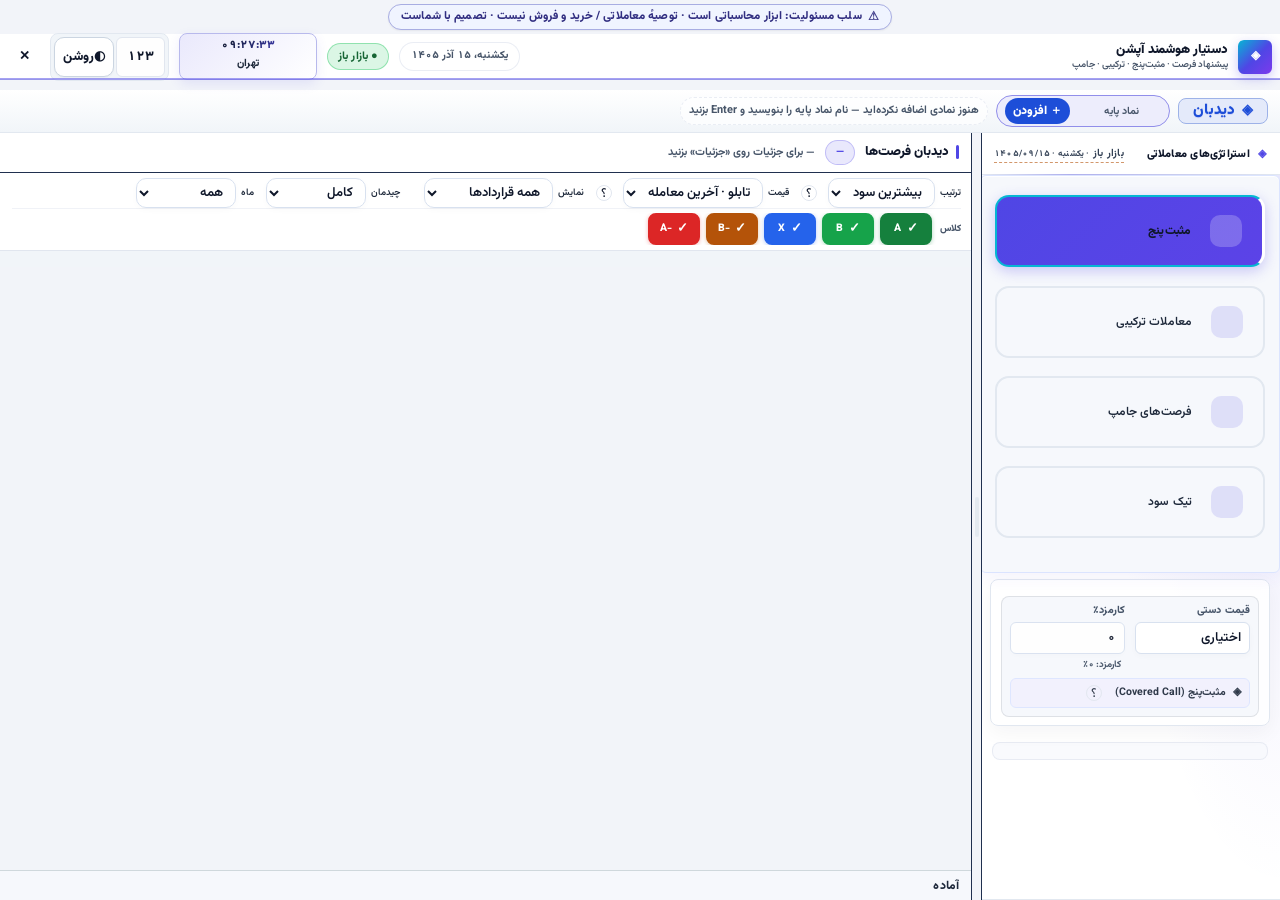
==== commit 5af103dc: "Add files via upload" ====
--- a/index.html
+++ b/index.html
@@ -1,5 +1,5 @@
 <!doctype html>
-<html lang="fa" dir="rtl" class="tsext-pro" data-tsext-build="87fa75079916" data-tsext-version="1.1.0">
+<html lang="fa" dir="rtl" class="tsext-pro" data-tsext-build="b2f4c19a7d30" data-tsext-version="1.1.1">
 <head>
 <meta charset="utf-8">
 <meta name="viewport" content="width=device-width, initial-scale=1, viewport-fit=cover, maximum-scale=1">
@@ -12,19 +12,20 @@
 <meta name="theme-color" content="#0d1520">
 <meta name="mobile-web-app-capable" content="yes">
 <meta name="apple-mobile-web-app-capable" content="yes">
-<script src="web-adapter.js?v=20261103a"></script>
-<link rel="stylesheet" href="fonts/vazirmatn.css?v=20261103a">
-<link rel="stylesheet" href="mobile.css?v=20261103a">
-<link rel="stylesheet" href="tsext.css?v=20261103a">
-<link rel="stylesheet" href="pro.css?v=20261103a">
-<link rel="stylesheet" href="theme-v2.css?v=20261103a">
+<script src="web-adapter.js?v=20261104a"></script>
+<link rel="stylesheet" href="fonts/vazirmatn.css?v=20261104a">
+<link rel="stylesheet" href="readability.css?v=20261104a">
+<link rel="stylesheet" href="mobile.css?v=20261104a">
+<link rel="stylesheet" href="tsext.css?v=20261104a">
+<link rel="stylesheet" href="pro.css?v=20261104a">
+<link rel="stylesheet" href="theme-v2.css?v=20261104a">
 </head>
 <body class="tsext-pro">
   <!-- موتور اصلی (بدون هیچ تغییری — همان content.js افزونه). در نسخهٔ وب مستقیم بارگذاری می‌شود
        (boot.js استفاده نمی‌شود). holidays.js فهرست تعطیلات را قبل از موتور می‌سازد (مثل panel.html افزونه). -->
-  <script src="holidays.js?v=20261103a"></script>
-  <script src="content.js?v=20261103a"></script>
-  <script src="mobile.js?v=20261103a"></script>
+  <script src="holidays.js?v=20261104a"></script>
+  <script src="content.js?v=20261104a"></script>
+  <script src="mobile.js?v=20261104a"></script>
   <!-- override نهایی چیدمان/تب/وضعیت pro — استاتیک، نه تزریق‌شده توسط pro.js.
        باید بعد از تگ اسکریپت content.js بیاید تا در DOM از استایل پویای آن (06c-styles.js) جلوتر باشد
        و در کشمکش !important برنده شود؛ محتوا و رفتار عیناً همان چیزی است که قبلاً pro.js در runtime
--- a/readability.css
+++ b/readability.css
@@ -0,0 +1,55 @@
+/* readability.css — خوانایی متن‌ها در هر سه تم (روشن / تیره / کنتراست)
+   این لایه عمداً «اولین» لایهٔ اعلام‌شده است؛ چون برای قوانین !important لایهٔ اول قوی‌ترین است،
+   پس بر رنگ‌های ثابت (hard-coded) قدیمی در tsext.css / pro.css / theme-v2.css غلبه می‌کند.
+   همهٔ رنگ‌ها از توکن‌های --rx-* می‌آیند (حداقل نسبت کنتراست ۴٫۵ به ۱ روی پس‌زمینهٔ پنل هر تم). */
+@layer tsext-fix;
+@layer tsext-fix {
+  #tsext-host[data-tsext-theme="light"]    { --rx-lbl:#475569; --rx-val:#0f172a; --rx-pos:#15803d; --rx-neg:#b91c1c; --rx-wait:#475569; --rx-warn:#92400e; --rx-ok-a:#15803d; --rx-ok-b:#166534; }
+  #tsext-host[data-tsext-theme="dark"]     { --rx-lbl:#cbd5e1; --rx-val:#f8fafc; --rx-pos:#4ade80; --rx-neg:#fda4af; --rx-wait:#cbd5e1; --rx-warn:#fcd34d; --rx-ok-a:#15803d; --rx-ok-b:#166534; }
+  #tsext-host[data-tsext-theme="contrast"] { --rx-lbl:#e5e5e5; --rx-val:#ffffff; --rx-pos:#86efac; --rx-neg:#fca5a5; --rx-wait:#e5e5e5; --rx-warn:#fde047; --rx-ok-a:#15803d; --rx-ok-b:#166534; }
+
+  /* ── پنل جزئیات: کارت‌های خلاصه ── */
+  html #tsext-host #tsext-ob-calc .tsext-hero-card .h-lbl { color: var(--rx-lbl) !important; }
+  html #tsext-host #tsext-ob-calc .tsext-hero-card .h-val { color: var(--rx-val) !important; }
+  html #tsext-host #tsext-ob-calc .tsext-hero-card.pos .h-val,
+  html #tsext-host #tsext-ob-calc .tsext-hero-card.main.pos .h-val { color: var(--rx-pos) !important; }
+  html #tsext-host #tsext-ob-calc .tsext-hero-card.neg .h-val,
+  html #tsext-host #tsext-ob-calc .tsext-hero-card.main.neg .h-val { color: var(--rx-neg) !important; }
+
+  /* ── پنل جزئیات: سلول‌ها، بخش‌ها و حکم نهایی ── */
+  html #tsext-host #tsext-ob-calc .tsext-cell .lbl,
+  html #tsext-host #tsext-ob-calc .tsext-sec { color: var(--rx-lbl) !important; }
+  html #tsext-host #tsext-ob-calc .tsext-cell .val { color: var(--rx-val) !important; }
+  html #tsext-host #tsext-ob-calc .tsext-cell .val.pos,
+  html #tsext-host #tsext-ob-calc .tsext-verdict.pos { color: var(--rx-pos) !important; }
+  html #tsext-host #tsext-ob-calc .tsext-cell .val.neg,
+  html #tsext-host #tsext-ob-calc .tsext-verdict.neg { color: var(--rx-neg) !important; }
+  html #tsext-host #tsext-ob-calc .tsext-verdict:not(.pos):not(.neg) { color: var(--rx-val) !important; }
+
+  /* ── تیک‌سود و زیرشاخه‌ها (رفت‌وبرگشت / آربیتراژ / اسپرد) ── */
+  html #tsext-host.tsext-s-tick .tsext-tick-status.is-ready {
+    color: #ffffff !important;
+    background: linear-gradient(135deg, var(--rx-ok-a), var(--rx-ok-b)) !important;
+    border-color: var(--rx-ok-b) !important;
+  }
+  html #tsext-host.tsext-s-tick .tsext-tick-status.is-wait { color: var(--rx-wait) !important; }
+  html #tsext-host.tsext-s-tick .tsext-tick-gap.is-ready,
+  html #tsext-host .tsext-tc-chip.is-ready { color: var(--rx-pos) !important; }
+  html #tsext-host .tsext-tc-chip.is-wait,
+  html #tsext-host .tsext-tc-tip,
+  html #tsext-host .tsext-tc-foot,
+  html #tsext-host .tsext-tc-empty { color: var(--rx-lbl) !important; }
+  html #tsext-host .tsext-tc-svg text { fill: var(--rx-lbl) !important; }
+  html #tsext-host .tsext-sp-note { color: var(--rx-warn) !important; }
+  html #tsext-host .tsext-sp-l,
+  html #tsext-host .tsext-sp-d,
+  html #tsext-host .tsext-arb-diff { color: var(--rx-val) !important; }
+  html #tsext-host .tsext-sp-sub,
+  html #tsext-host .tsext-arb-key,
+  html #tsext-host .tsext-arb-gap,
+  html #tsext-host .tsext-arb-total { color: var(--rx-lbl) !important; }
+  html #tsext-host #tsext-obpanel .tsext-ob-title { color: var(--rx-val) !important; }
+  html #tsext-host #tsext-obpanel .tsext-ob-empty,
+  html #tsext-host #tsext-obpanel .tsext-ob-foot,
+  html #tsext-host #tsext-obpanel .tsext-ob-info { color: var(--rx-lbl) !important; }
+}
--- a/mobile.css
+++ b/mobile.css
@@ -2913,3 +2913,103 @@
     padding-bottom: calc(48px + env(safe-area-inset-bottom, 0px)) !important;
   }
 }
+
+/* =====================================================================
+   v1.2 — نوار تب پایین (لمسی، سریع، آیکن SVG) + حالت فشرده‌تر موبایل
+   آخرین بلوک فایل است؛ در لایهٔ tsext-mobile (قوی‌ترین لایه برای !important).
+   ارتفاع‌ها از متغیرهای --m-nav-h (کامل ۵۸px / فشرده ۴۸px) می‌آیند و mobile.js همین را تنظیم می‌کند.
+   ===================================================================== */
+@layer tsext-mobile {
+@media (max-width: 820px) {
+  html.tsext-pro { --m-nav-h: 58px; }
+  html.tsext-pro.m-dense { --m-nav-h: 48px; }
+
+  html.tsext-pro body.tsext-pro #tsext-host #tsext-tabs {
+    position: fixed !important;
+    left: 0 !important; right: 0 !important; top: auto !important; bottom: 0 !important;
+    width: 100% !important;
+    height: calc(var(--m-nav-h) + env(safe-area-inset-bottom, 0px)) !important;
+    min-height: calc(var(--m-nav-h) + env(safe-area-inset-bottom, 0px)) !important;
+    max-height: calc(var(--m-nav-h) + env(safe-area-inset-bottom, 0px)) !important;
+    padding: 5px 8px calc(5px + env(safe-area-inset-bottom, 0px)) !important;
+    gap: 6px !important;
+    display: flex !important; flex-direction: row !important; flex-wrap: nowrap !important; align-items: stretch !important;
+    box-sizing: border-box !important;
+    background: var(--tsext-panel) !important;
+    border-top: 1px solid var(--tsext-border) !important;
+    border-radius: 0 !important;
+    box-shadow: 0 -6px 18px rgba(0,0,0,.10) !important;
+    overflow: hidden !important;
+    -webkit-tap-highlight-color: transparent;
+  }
+  html.tsext-pro #tsext-host #tsext-tabs .tsext-tab {
+    position: relative !important;
+    flex: 1 1 0 !important;
+    min-width: 0 !important; width: auto !important;
+    height: 100% !important; min-height: 44px !important; max-height: none !important;
+    margin: 0 !important; padding: 2px 2px !important;
+    display: flex !important; flex-direction: column !important; align-items: center !important; justify-content: center !important;
+    gap: 2px !important;
+    font-size: 11px !important; font-weight: 800 !important; line-height: 1.2 !important; letter-spacing: 0 !important;
+    white-space: nowrap !important; text-overflow: ellipsis !important; overflow: hidden !important;
+    border: 0 !important; border-radius: 14px !important;
+    background: transparent !important; box-shadow: none !important;
+    color: var(--tsext-muted) !important;
+    touch-action: manipulation !important;
+    -webkit-tap-highlight-color: transparent !important;
+    user-select: none !important; -webkit-user-select: none !important;
+    transition: background-color .12s ease, color .12s ease, transform .08s ease !important;
+  }
+  /* آیکن قدیمی (کاراکتر یونیکد) حذف؛ آیکن SVG جایگزین می‌شود */
+  html.tsext-pro #tsext-host #tsext-tabs .tsext-tab::before { display: none !important; content: none !important; }
+  html.tsext-pro #tsext-host #tsext-tabs .tsext-tab .m-ico {
+    display: block !important; flex: 0 0 auto !important;
+    width: 22px !important; height: 22px !important;
+    color: currentColor !important; pointer-events: none !important;
+  }
+  html.tsext-pro #tsext-host #tsext-tabs .tsext-tab .m-ico svg { display: block; width: 100%; height: 100%; }
+  html.tsext-pro #tsext-host #tsext-tabs .tsext-tab .m-lbl {
+    display: block !important; max-width: 100% !important; overflow: hidden !important; text-overflow: ellipsis !important;
+    pointer-events: none !important;
+  }
+  html.tsext-pro #tsext-host #tsext-tabs .tsext-tab:active { transform: scale(.95) !important; background: color-mix(in srgb, var(--tsext-accent) 10%, transparent) !important; }
+  html.tsext-pro #tsext-host #tsext-tabs .tsext-tab.active,
+  html.tsext-pro #tsext-host #tsext-tabs .tsext-tab[aria-selected="true"] {
+    color: var(--tsext-accent) !important;
+    background: color-mix(in srgb, var(--tsext-accent) 15%, transparent) !important;
+    box-shadow: inset 0 -3px 0 var(--tsext-accent) !important;
+  }
+  html.tsext-pro #tsext-host #tsext-tabs .tsext-tab.active .m-ico { transform: translateY(-1px); }
+
+  /* فشرده: نوار پایین کم‌ارتفاع‌تر؛ آیکن و نوشته کوچک‌تر ولی خوانا */
+  html.tsext-pro.m-dense #tsext-host #tsext-tabs { padding-top: 3px !important; padding-bottom: calc(3px + env(safe-area-inset-bottom, 0px)) !important; gap: 4px !important; }
+  html.tsext-pro.m-dense #tsext-host #tsext-tabs .tsext-tab { min-height: 40px !important; border-radius: 11px !important; font-size: 10.5px !important; gap: 0 !important; }
+  html.tsext-pro.m-dense #tsext-host #tsext-tabs .tsext-tab .m-ico { width: 18px !important; height: 18px !important; }
+
+  /* کل صفحه جا را برای نوار پایین نگه می‌دارد */
+  html.tsext-pro body.tsext-pro #tsext-host { padding-bottom: calc(var(--m-nav-h) + env(safe-area-inset-bottom, 0px)) !important; }
+
+  /* ── حالت فشرده‌تر: قاب بالا، دیدبان، سرستون و ردیف‌ها (فونت‌ها زیر ۹٫۵px نمی‌روند) ── */
+  html.tsext-pro.m-dense #tsext-host #pr-topbar { height: 32px !important; min-height: 32px !important; max-height: 32px !important; padding: 0 5px !important; gap: 3px !important; }
+  html.tsext-pro.m-dense #tsext-host #pr-watchlist { padding: 1px 4px !important; gap: 1px !important; }
+  html.tsext-pro.m-dense #tsext-host #pr-wlbar { height: 18px !important; min-height: 18px !important; max-height: 18px !important; }
+  html.tsext-pro.m-dense #tsext-host #tsext-list-hdr { min-height: 14px !important; font-size: 9.5px !important; line-height: 1.1 !important; padding: 0 4px !important; }
+  html.tsext-pro.m-dense #tsext-host #tsext-list-body { padding: 1px 3px 4px !important; }
+  html.tsext-pro.m-dense #tsext-host #tsext-list-body .tsext-bar { margin: 0 0 1px !important; border-radius: 4px !important; }
+  html.tsext-pro.m-dense #tsext-host #tsext-list-body .tsext-bar-main { padding: 1px 4px !important; row-gap: 0 !important; column-gap: 3px !important; min-height: 0 !important; }
+  html.tsext-pro.m-dense #tsext-host #tsext-list-body .tsext-bar-name { font-size: 10.5px !important; line-height: 1.1 !important; }
+  html.tsext-pro.m-dense #tsext-host #tsext-list-body .tsext-bar-profit { font-size: 11px !important; line-height: 1.05 !important; }
+  html.tsext-pro.m-dense #tsext-host #tsext-list-body .tsext-bar-strike,
+  html.tsext-pro.m-dense #tsext-host #tsext-list-body .tsext-bar-days,
+  html.tsext-pro.m-dense #tsext-host #tsext-list-body .tsext-bar-date,
+  html.tsext-pro.m-dense #tsext-host #tsext-list-body .tsext-bar-risk { font-size: 9.5px !important; line-height: 1.1 !important; }
+  html.tsext-pro.m-dense #tsext-host #tsext-list-body .tsext-bar-obbtn { min-height: 22px !important; height: 22px !important; padding: 0 8px !important; font-size: 10px !important; }
+
+  /* ── روانی اسکرول و لمس ── */
+  html.tsext-pro #tsext-host #tsext-list-body { -webkit-overflow-scrolling: touch; overscroll-behavior: contain; }
+  html.tsext-pro #tsext-host button, html.tsext-pro #tsext-host .tsext-bar { touch-action: manipulation; -webkit-tap-highlight-color: transparent; }
+  /* ناحیهٔ لمس دکمه‌های بالا: حداقل ۴۰px در حالت کامل */
+  html.tsext-pro:not(.m-dense) #pr-topbar button { min-height: 40px !important; min-width: 40px !important; }
+  html.tsext-pro:not(.m-dense) #tsext-host .tsext-bar-obbtn { min-height: 36px !important; }
+}
+}
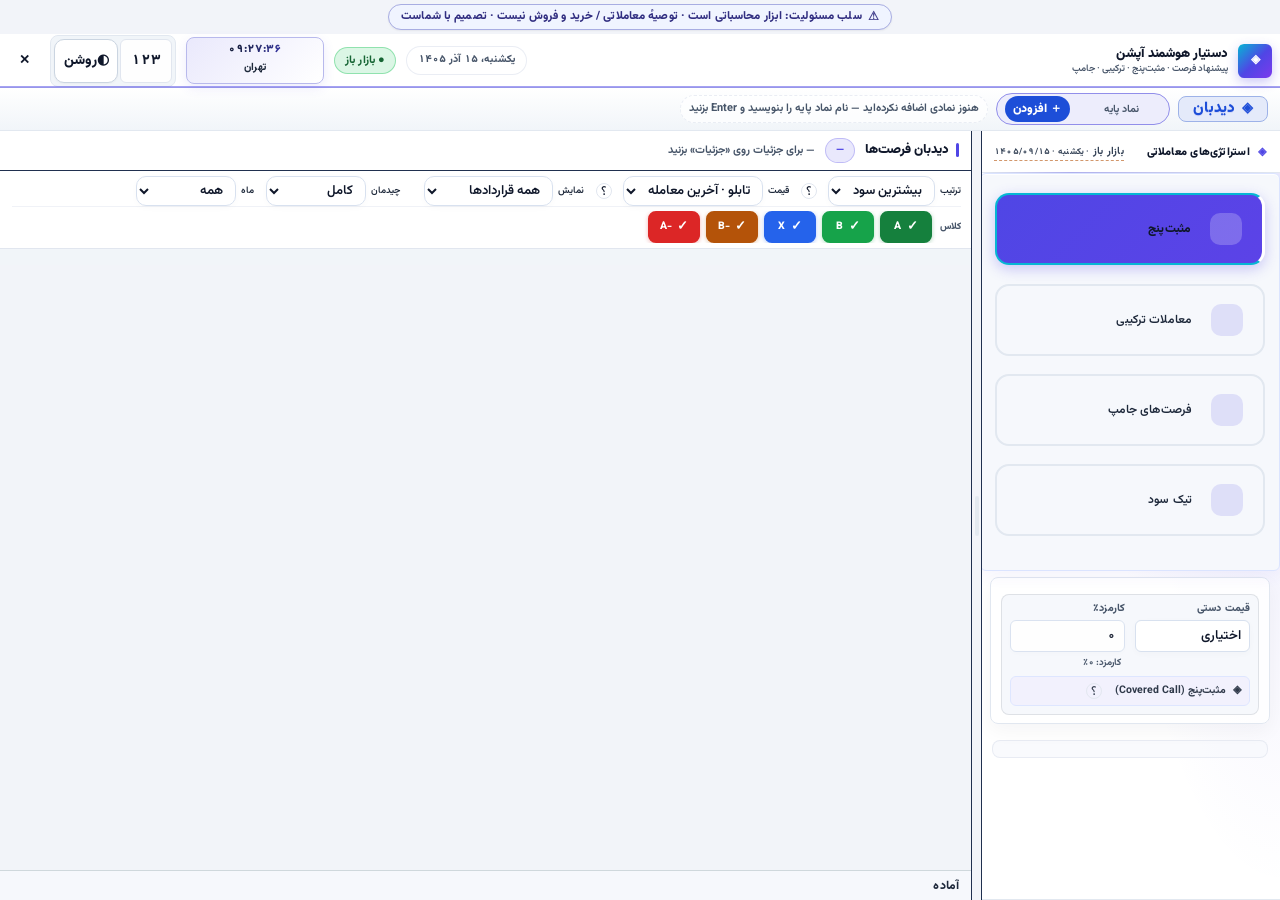
==== commit e81c4e4a: "Add files via upload" ====
--- a/index.html
+++ b/index.html
@@ -1,5 +1,5 @@
 <!doctype html>
-<html lang="fa" dir="rtl" class="tsext-pro" data-tsext-build="b2f4c19a7d30" data-tsext-version="1.1.1">
+<html lang="fa" dir="rtl" class="tsext-pro" data-tsext-build="c7e1a40d92b5" data-tsext-version="1.1.2">
 <head>
 <meta charset="utf-8">
 <meta name="viewport" content="width=device-width, initial-scale=1, viewport-fit=cover, maximum-scale=1">
@@ -12,20 +12,21 @@
 <meta name="theme-color" content="#0d1520">
 <meta name="mobile-web-app-capable" content="yes">
 <meta name="apple-mobile-web-app-capable" content="yes">
-<script src="web-adapter.js?v=20261104a"></script>
-<link rel="stylesheet" href="fonts/vazirmatn.css?v=20261104a">
-<link rel="stylesheet" href="readability.css?v=20261104a">
-<link rel="stylesheet" href="mobile.css?v=20261104a">
-<link rel="stylesheet" href="tsext.css?v=20261104a">
-<link rel="stylesheet" href="pro.css?v=20261104a">
-<link rel="stylesheet" href="theme-v2.css?v=20261104a">
+<script src="web-adapter.js?v=20261105a"></script>
+<script src="touch-zoom.js?v=20261105a"></script>
+<link rel="stylesheet" href="fonts/vazirmatn.css?v=20261105a">
+<link rel="stylesheet" href="readability.css?v=20261105a">
+<link rel="stylesheet" href="mobile.css?v=20261105a">
+<link rel="stylesheet" href="tsext.css?v=20261105a">
+<link rel="stylesheet" href="pro.css?v=20261105a">
+<link rel="stylesheet" href="theme-v2.css?v=20261105a">
 </head>
 <body class="tsext-pro">
   <!-- موتور اصلی (بدون هیچ تغییری — همان content.js افزونه). در نسخهٔ وب مستقیم بارگذاری می‌شود
        (boot.js استفاده نمی‌شود). holidays.js فهرست تعطیلات را قبل از موتور می‌سازد (مثل panel.html افزونه). -->
-  <script src="holidays.js?v=20261104a"></script>
-  <script src="content.js?v=20261104a"></script>
-  <script src="mobile.js?v=20261104a"></script>
+  <script src="holidays.js?v=20261105a"></script>
+  <script src="content.js?v=20261105a"></script>
+  <script src="mobile.js?v=20261105a"></script>
   <!-- override نهایی چیدمان/تب/وضعیت pro — استاتیک، نه تزریق‌شده توسط pro.js.
        باید بعد از تگ اسکریپت content.js بیاید تا در DOM از استایل پویای آن (06c-styles.js) جلوتر باشد
        و در کشمکش !important برنده شود؛ محتوا و رفتار عیناً همان چیزی است که قبلاً pro.js در runtime
--- a/mobile.css
+++ b/mobile.css
@@ -2922,7 +2922,7 @@
 @layer tsext-mobile {
 @media (max-width: 820px) {
   html.tsext-pro { --m-nav-h: 58px; }
-  html.tsext-pro.m-dense { --m-nav-h: 48px; }
+  html.tsext-pro.m-dense { --m-nav-h: 44px; }
 
   html.tsext-pro body.tsext-pro #tsext-host #tsext-tabs {
     position: fixed !important;
@@ -2983,17 +2983,17 @@
 
   /* فشرده: نوار پایین کم‌ارتفاع‌تر؛ آیکن و نوشته کوچک‌تر ولی خوانا */
   html.tsext-pro.m-dense #tsext-host #tsext-tabs { padding-top: 3px !important; padding-bottom: calc(3px + env(safe-area-inset-bottom, 0px)) !important; gap: 4px !important; }
-  html.tsext-pro.m-dense #tsext-host #tsext-tabs .tsext-tab { min-height: 40px !important; border-radius: 11px !important; font-size: 10.5px !important; gap: 0 !important; }
+  html.tsext-pro.m-dense #tsext-host #tsext-tabs .tsext-tab { min-height: 36px !important; border-radius: 11px !important; font-size: 10.5px !important; gap: 0 !important; }
   html.tsext-pro.m-dense #tsext-host #tsext-tabs .tsext-tab .m-ico { width: 18px !important; height: 18px !important; }
 
   /* کل صفحه جا را برای نوار پایین نگه می‌دارد */
   html.tsext-pro body.tsext-pro #tsext-host { padding-bottom: calc(var(--m-nav-h) + env(safe-area-inset-bottom, 0px)) !important; }
 
   /* ── حالت فشرده‌تر: قاب بالا، دیدبان، سرستون و ردیف‌ها (فونت‌ها زیر ۹٫۵px نمی‌روند) ── */
-  html.tsext-pro.m-dense #tsext-host #pr-topbar { height: 32px !important; min-height: 32px !important; max-height: 32px !important; padding: 0 5px !important; gap: 3px !important; }
+  html.tsext-pro.m-dense #tsext-host #pr-topbar { height: 34px !important; min-height: 34px !important; max-height: 34px !important; padding: 0 5px !important; gap: 3px !important; }
   html.tsext-pro.m-dense #tsext-host #pr-watchlist { padding: 1px 4px !important; gap: 1px !important; }
-  html.tsext-pro.m-dense #tsext-host #pr-wlbar { height: 18px !important; min-height: 18px !important; max-height: 18px !important; }
-  html.tsext-pro.m-dense #tsext-host #tsext-list-hdr { min-height: 14px !important; font-size: 9.5px !important; line-height: 1.1 !important; padding: 0 4px !important; }
+  html.tsext-pro.m-dense #tsext-host #pr-wlbar { height: 16px !important; min-height: 16px !important; max-height: 16px !important; }
+  html.tsext-pro.m-dense #tsext-host #tsext-list-hdr { min-height: 13px !important; font-size: 9.5px !important; line-height: 1.1 !important; padding: 0 4px !important; }
   html.tsext-pro.m-dense #tsext-host #tsext-list-body { padding: 1px 3px 4px !important; }
   html.tsext-pro.m-dense #tsext-host #tsext-list-body .tsext-bar { margin: 0 0 1px !important; border-radius: 4px !important; }
   html.tsext-pro.m-dense #tsext-host #tsext-list-body .tsext-bar-main { padding: 1px 4px !important; row-gap: 0 !important; column-gap: 3px !important; min-height: 0 !important; }
@@ -3009,7 +3009,152 @@
   html.tsext-pro #tsext-host #tsext-list-body { -webkit-overflow-scrolling: touch; overscroll-behavior: contain; }
   html.tsext-pro #tsext-host button, html.tsext-pro #tsext-host .tsext-bar { touch-action: manipulation; -webkit-tap-highlight-color: transparent; }
   /* ناحیهٔ لمس دکمه‌های بالا: حداقل ۴۰px در حالت کامل */
-  html.tsext-pro:not(.m-dense) #pr-topbar button { min-height: 40px !important; min-width: 40px !important; }
+  html.tsext-pro:not(.m-dense) #pr-topbar button { min-height: 44px !important; min-width: 44px !important; }
+  html.tsext-pro:not(.m-dense) #pr-topbar #pr-digits-btn { min-width: 52px !important; font-size: 15px !important; }
+  html.tsext-pro:not(.m-dense) #pr-topbar #tsext-theme-cycle { min-width: 64px !important; padding-inline: 8px !important; font-size: 13px !important; }
+  html.tsext-pro:not(.m-dense) #pr-topbar #m-settings-btn,
+  html.tsext-pro:not(.m-dense) #pr-topbar #m-filters-btn { font-size: 18px !important; }
+  html.tsext-pro:not(.m-dense) #pr-topbar #pr-tools,
+  html.tsext-pro:not(.m-dense) #pr-topbar #pr-top-right { gap: 5px !important; }
+  html.tsext-pro.m-dense #pr-topbar #pr-digits-btn { min-width: 38px !important; }
+  html.tsext-pro.m-dense #pr-topbar #tsext-theme-cycle { min-width: 50px !important; }
   html.tsext-pro:not(.m-dense) #tsext-host .tsext-bar-obbtn { min-height: 36px !important; }
 }
 }
+@layer tsext-mobile { @media (max-width: 820px) {
+  html.tsext-pro.m-dense #pr-topbar #pr-market { height: 24px !important; min-height: 24px !important; padding-block: 0 !important; font-size: 11px !important; }
+  html.tsext-pro.m-dense #pr-topbar #pr-tools, html.tsext-pro.m-dense #pr-topbar #pr-top-right { height: 32px !important; min-height: 0 !important; padding-block: 0 !important; }
+}}
+
+@layer tsext-mobile { @media (max-width: 820px) {
+  /* گزینهٔ فشرده/کامل در موبایل حذف شده؛ موبایل همیشه فشرده است */
+  html.tsext-pro #tsext-host label:has(#tsext-compact-mode) { display: none !important; }
+  /* دکمه‌های نوار بالا در حالت فشرده: عریض‌تر (ارتفاع همان ۲۶px) */
+  html.tsext-pro.m-dense #pr-topbar #m-settings-btn,
+  html.tsext-pro.m-dense #pr-topbar #m-filters-btn { min-width: 44px !important; font-size: 15px !important; }
+  html.tsext-pro.m-dense #pr-topbar #pr-digits-btn { min-width: 52px !important; }
+  html.tsext-pro.m-dense #pr-topbar #tsext-theme-cycle { min-width: 62px !important; padding-inline: 8px !important; }
+  html.tsext-pro.m-dense #pr-topbar #pr-tools, html.tsext-pro.m-dense #pr-topbar #pr-top-right { gap: 4px !important; }
+}}
+
+/* ===== v1.3 — ردیف لیست دو‌خطی (به‌جای سه‌خطی) تا نمادهای بیشتری دیده شود =====
+   خط ۱: نام (+ ستارهٔ علاقه‌مندی)   |  خط ۲: اعمال · روز · ریسک   |  ستون آخر: سود ماهانه */
+@layer tsext-mobile { @media (max-width: 820px) {
+  html.tsext-pro.m-dense #tsext-host:not(.tsext-s-tick) #tsext-list-body .tsext-bar-main {
+    grid-template-columns: 16px minmax(0, 1fr) auto auto !important;
+    grid-template-rows: auto auto !important;
+    grid-template-areas: "cls name name profit" "cls meta risk profit" !important;
+    align-items: center !important;
+    row-gap: 0 !important;
+    padding-block: 1px !important;
+  }
+  html.tsext-pro.m-dense #tsext-host #tsext-list-body .tsext-bar-name { min-height: 0 !important; height: auto !important; line-height: 1.15 !important; }
+  html.tsext-pro.m-dense #tsext-host #tsext-list-body .tsext-bar-fav {
+    width: 20px !important; min-width: 20px !important; height: 20px !important; min-height: 0 !important;
+    padding: 0 !important; margin: 0 !important; font-size: 13px !important; line-height: 1 !important;
+  }
+  html.tsext-pro.m-dense #tsext-host #tsext-list-body .tsext-bar-risk {
+    display: inline-flex !important; align-items: center !important; box-sizing: border-box !important;
+    height: 16px !important; min-height: 0 !important; max-height: 16px !important;
+    padding: 0 7px !important; font-size: 9px !important; line-height: 1 !important; border-width: 1px !important;
+    justify-self: end !important; align-self: center !important; margin: 0 !important; white-space: nowrap !important;
+  }
+  html.tsext-pro.m-dense #tsext-host #tsext-list-body .tsext-bar-profit { height: auto !important; min-height: 0 !important; padding-block: 1px !important; }
+  html.tsext-pro.m-dense #tsext-host #tsext-list-body .tsext-bar-strike,
+  html.tsext-pro.m-dense #tsext-host #tsext-list-body .tsext-bar-days { height: auto !important; line-height: 1.15 !important; }
+  html.tsext-pro.m-dense #tsext-host #tsext-list-body .tsext-bar-class { height: auto !important; align-self: center !important; }
+}}
+
+/* ===== v1.3/1.6 — زوم دو‌انگشتی: منطق و استایل اصلی در touch-zoom.js است (زوم روی فرزندان کانتینر) ===== */
+@layer tsext-mobile { @media (max-width: 820px) {
+  /* عرض چیدمان ثابت می‌ماند؛ با زوم، لیست افقی اسکرول می‌شود (مثل زوم تصویر). سرستون زوم نمی‌شود */
+  html.tsext-pro.m-zoomed #tsext-list-body .tsext-bar { min-width: min(270px, calc(100vw - 8px)) !important; }
+}}
+
+/* ===== v1.4 — دکمه‌های نوار بالا و ردیف افزودن نماد هم‌قد «نام نماد در دیدبان» (۳۸px) ===== */
+@layer tsext-mobile { @media (max-width: 820px) {
+  html.tsext-pro.m-dense #pr-topbar #m-settings-btn,
+  html.tsext-pro.m-dense #pr-topbar #m-filters-btn { width: clamp(40px, 13vw, 52px) !important; min-width: 0 !important; font-size: 17px !important; padding-inline: 0 !important; }
+  html.tsext-pro.m-dense #pr-topbar #pr-digits-btn { width: clamp(46px, 15vw, 58px) !important; min-width: 0 !important; font-size: 15px !important; padding-inline: 0 !important; }
+  html.tsext-pro.m-dense #pr-topbar #tsext-theme-cycle { width: clamp(54px, 17.5vw, 68px) !important; min-width: 0 !important; font-size: 13px !important; padding-inline: 4px !important; }
+  html.tsext-pro.m-dense #pr-topbar #pr-tools, html.tsext-pro.m-dense #pr-topbar #pr-top-right { height: 42px !important; gap: 4px !important; }
+  html.tsext-pro.m-dense #pr-topbar #pr-market { height: 30px !important; min-width: 0 !important; flex-shrink: 1 !important; overflow: hidden !important; text-overflow: ellipsis !important; white-space: nowrap !important; }
+  html.tsext-pro.m-dense #pr-topbar .tsext-logo { flex-shrink: 0 !important; }
+  /* ردیف نمادِ پایه + افزودن: فقط ارتفاع (عرض تغییری نمی‌کند) */
+  html.tsext-pro.m-dense #tsext-host #pr-watchlist .pr-wl-add { padding: 2px 3px !important; }
+  html.tsext-pro.m-dense #tsext-host #pr-wl-input,
+  html.tsext-pro.m-dense #tsext-host #pr-wl-add-btn { height: 38px !important; min-height: 38px !important; max-height: 38px !important; }
+}}
+@layer tsext-mobile { @media (max-width: 820px) {
+  html.tsext-pro.m-dense body.tsext-pro #tsext-host.m-dense:not(#_x):not(#_y) {
+    --pr-top-h: 44px !important;
+    grid-template-rows: var(--pr-top-h) auto 0 auto minmax(0, 1fr) var(--pr-status-h, 16px) !important;
+  }
+  html.tsext-pro.m-dense body.tsext-pro #tsext-host.m-dense:not(#_x) #pr-topbar { height: 44px !important; min-height: 44px !important; max-height: 44px !important; }
+}}
+
+@layer tsext-mobile { @media (max-width: 820px) {
+  html.tsext-pro.m-dense #pr-topbar #pr-top-right,
+  html.tsext-pro.m-dense #pr-topbar #pr-tools { flex-wrap: nowrap !important; min-width: 0 !important; }
+  html.tsext-pro.m-dense #pr-topbar { flex-wrap: nowrap !important; }
+  html.tsext-pro.m-dense #pr-topbar #pr-top-right { flex: 1 1 0% !important; }
+  html.tsext-pro.m-dense #pr-topbar #pr-market { padding-inline: 8px !important; font-size: 10.5px !important; }
+}}
+
+/* =====================================================================
+   v1.5 — شیت تنظیمات: بازبودنش در هر سه تم کاملاً مشخص است
+   پس‌زمینهٔ تیره + لبهٔ رنگی بالای شیت + سایهٔ بلند + سربرگ با عنوان و دکمهٔ «بستن» + کشیدن به پایین
+   ===================================================================== */
+@layer tsext-mobile {
+#m-sheet-backdrop { display: none; }
+@media (max-width: 820px) {
+  html.m-sheet-open #m-sheet-backdrop {
+    display: block; position: fixed; left: 0; right: 0; top: 0;
+    bottom: calc(var(--m-nav-h, 50px) + env(safe-area-inset-bottom, 0px));
+    z-index: 2147481000; background: rgba(2, 6, 14, .58);
+    animation: m-fade .16s ease-out;
+  }
+  html.tsext-pro #tsext-host.m-settings-open #tsext-head .tsext-strategy-panel.active {
+    position: fixed !important;
+    left: 0 !important; right: 0 !important; top: auto !important; inset: auto 0 calc(var(--m-nav-h, 50px) + env(safe-area-inset-bottom, 0px)) 0 !important;
+    max-height: min(74dvh, 580px) !important; height: auto !important;
+    overflow-y: auto !important; overscroll-behavior: contain !important;
+    z-index: 2147481500 !important;
+    padding: 0 12px 16px !important; margin: 0 !important;
+    background: var(--tsext-panel) !important;
+    border: 0 !important; border-top: 4px solid var(--tsext-accent) !important;
+    border-radius: 22px 22px 0 0 !important;
+    box-shadow: 0 -18px 48px rgba(0,0,0,.55), 0 0 0 1px color-mix(in srgb, var(--tsext-accent) 35%, transparent) !important;
+    animation: m-sheet-up .2s ease-out;
+  }
+  .m-sheet-head { display: none; }
+  html.tsext-pro #tsext-host.m-settings-open .tsext-strategy-panel.active > .m-sheet-head {
+    display: flex; align-items: center; justify-content: space-between; gap: 8px;
+    position: sticky; top: 0; z-index: 3;
+    margin: 0 -12px 10px; padding: 16px 14px 8px;
+    background: color-mix(in srgb, var(--tsext-accent) 12%, var(--tsext-panel));
+    border-bottom: 1px solid var(--tsext-border);
+    touch-action: none; user-select: none; -webkit-user-select: none;
+  }
+  .m-sheet-grip { position: absolute; top: 6px; left: 50%; width: 42px; height: 5px; margin-left: -21px; border-radius: 3px; background: var(--tsext-muted); opacity: .75; }
+  .m-sheet-title { display: flex; align-items: center; gap: 7px; min-width: 0; color: var(--tsext-bright); font: 900 14px/1.2 Vazirmatn, Tahoma, sans-serif; }
+  .m-sheet-title svg { color: var(--tsext-accent); flex: 0 0 auto; }
+  .m-sheet-title-sub { color: var(--tsext-accent); font-weight: 800; font-size: 12px; white-space: nowrap; overflow: hidden; text-overflow: ellipsis; }
+  .m-sheet-title-sub:not(:empty)::before { content: "· "; }
+  .m-sheet-x {
+    display: inline-flex; align-items: center; gap: 5px; flex: 0 0 auto;
+    min-height: 40px; padding: 0 14px; border-radius: 12px; cursor: pointer;
+    border: 1.5px solid var(--tsext-accent);
+    background: var(--tsext-accent); color: #fff;
+    font: 900 13px/1 Vazirmatn, Tahoma, sans-serif;
+    -webkit-tap-highlight-color: transparent; touch-action: manipulation;
+  }
+  html #tsext-host[data-tsext-theme="contrast"] .m-sheet-x { color: #000; }
+  html #tsext-host[data-tsext-theme="dark"] .m-sheet-x { color: #0b1020; }
+  .m-sheet-x:active { transform: scale(.96); }
+  /* دکمهٔ تنظیمات وقتی شیت باز است */
+  html.tsext-pro #tsext-host.m-settings-open #m-settings-btn { box-shadow: 0 0 0 3px color-mix(in srgb, var(--tsext-accent) 40%, transparent) !important; }
+}
+@keyframes m-fade { from { opacity: 0 } to { opacity: 1 } }
+@keyframes m-sheet-up { from { transform: translateY(40px); opacity: .4 } to { transform: none; opacity: 1 } }
+}
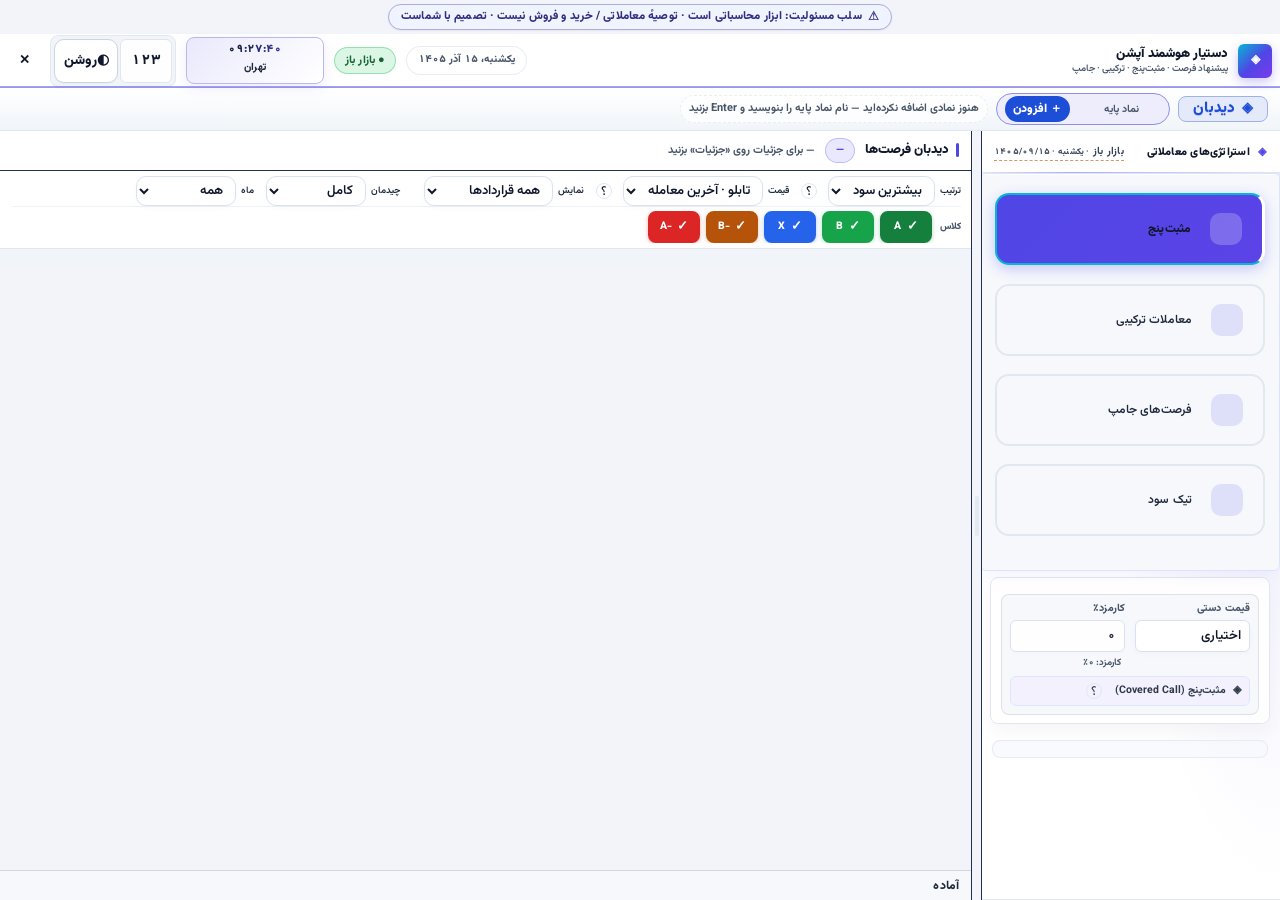
==== commit dca38747: "Add files via upload" ====
--- a/index.html
+++ b/index.html
@@ -1,5 +1,5 @@
 <!doctype html>
-<html lang="fa" dir="rtl" class="tsext-pro" data-tsext-build="c7e1a40d92b5" data-tsext-version="1.1.2">
+<html lang="fa" dir="rtl" class="tsext-pro" data-tsext-build="e5a93b61f0d8" data-tsext-version="1.1.3">
 <head>
 <meta charset="utf-8">
 <meta name="viewport" content="width=device-width, initial-scale=1, viewport-fit=cover, maximum-scale=1">
@@ -12,21 +12,21 @@
 <meta name="theme-color" content="#0d1520">
 <meta name="mobile-web-app-capable" content="yes">
 <meta name="apple-mobile-web-app-capable" content="yes">
-<script src="web-adapter.js?v=20261105a"></script>
-<script src="touch-zoom.js?v=20261105a"></script>
-<link rel="stylesheet" href="fonts/vazirmatn.css?v=20261105a">
-<link rel="stylesheet" href="readability.css?v=20261105a">
-<link rel="stylesheet" href="mobile.css?v=20261105a">
-<link rel="stylesheet" href="tsext.css?v=20261105a">
-<link rel="stylesheet" href="pro.css?v=20261105a">
-<link rel="stylesheet" href="theme-v2.css?v=20261105a">
+<script src="web-adapter.js?v=20261105b"></script>
+<script src="touch-zoom.js?v=20261105b"></script>
+<link rel="stylesheet" href="fonts/vazirmatn.css?v=20261105b">
+<link rel="stylesheet" href="readability.css?v=20261105b">
+<link rel="stylesheet" href="mobile.css?v=20261105b">
+<link rel="stylesheet" href="tsext.css?v=20261105b">
+<link rel="stylesheet" href="pro.css?v=20261105b">
+<link rel="stylesheet" href="theme-v2.css?v=20261105b">
 </head>
 <body class="tsext-pro">
   <!-- موتور اصلی (بدون هیچ تغییری — همان content.js افزونه). در نسخهٔ وب مستقیم بارگذاری می‌شود
        (boot.js استفاده نمی‌شود). holidays.js فهرست تعطیلات را قبل از موتور می‌سازد (مثل panel.html افزونه). -->
-  <script src="holidays.js?v=20261105a"></script>
-  <script src="content.js?v=20261105a"></script>
-  <script src="mobile.js?v=20261105a"></script>
+  <script src="holidays.js?v=20261105b"></script>
+  <script src="content.js?v=20261105b"></script>
+  <script src="mobile.js?v=20261105b"></script>
   <!-- override نهایی چیدمان/تب/وضعیت pro — استاتیک، نه تزریق‌شده توسط pro.js.
        باید بعد از تگ اسکریپت content.js بیاید تا در DOM از استایل پویای آن (06c-styles.js) جلوتر باشد
        و در کشمکش !important برنده شود؛ محتوا و رفتار عیناً همان چیزی است که قبلاً pro.js در runtime
--- a/mobile.css
+++ b/mobile.css
@@ -3158,3 +3158,24 @@
 @keyframes m-fade { from { opacity: 0 } to { opacity: 1 } }
 @keyframes m-sheet-up { from { transform: translateY(40px); opacity: .4 } to { transform: none; opacity: 1 } }
 }
+
+/* =====================================================================
+   v1.6 — هم‌ترازی با زوم (touch-zoom.js متغیرها را می‌گذارد)
+   ۱) سرستون لیست: وقتی لیست زوم و افقی اسکرول می‌شود، راهنمای بالای لیست هم به همان عرض کشیده می‌شود
+      (کلمه‌ها روی عرض کل پخش می‌شوند) و با اسکرول افقی هم‌حرکت است.
+   ۲) شیت تنظیمات: ارتفاعش موقع زوم قفل می‌ماند (--tz-sheet-h)؛ محتوای زوم‌شده داخل شیت اسکرول می‌شود.
+   ===================================================================== */
+@layer tsext-mobile { @media (max-width: 820px) {
+  html.tsext-pro #tsext-list-hdr[data-tz-h] { overflow: hidden !important; }
+  html.tsext-pro #tsext-list-hdr[data-tz-h]::after {
+    box-sizing: border-box !important;
+    width: max(100%, calc(var(--tz-w, 100%) - 12px)) !important;
+    position: relative !important;
+    left: var(--tz-hx, 0px) !important;
+    text-align: justify !important;
+    text-align-last: justify !important;
+  }
+  html.tsext-pro.m-zoomed #tsext-host.m-settings-open #tsext-head .tsext-strategy-panel.active {
+    height: var(--tz-sheet-h, auto) !important;
+  }
+}}
